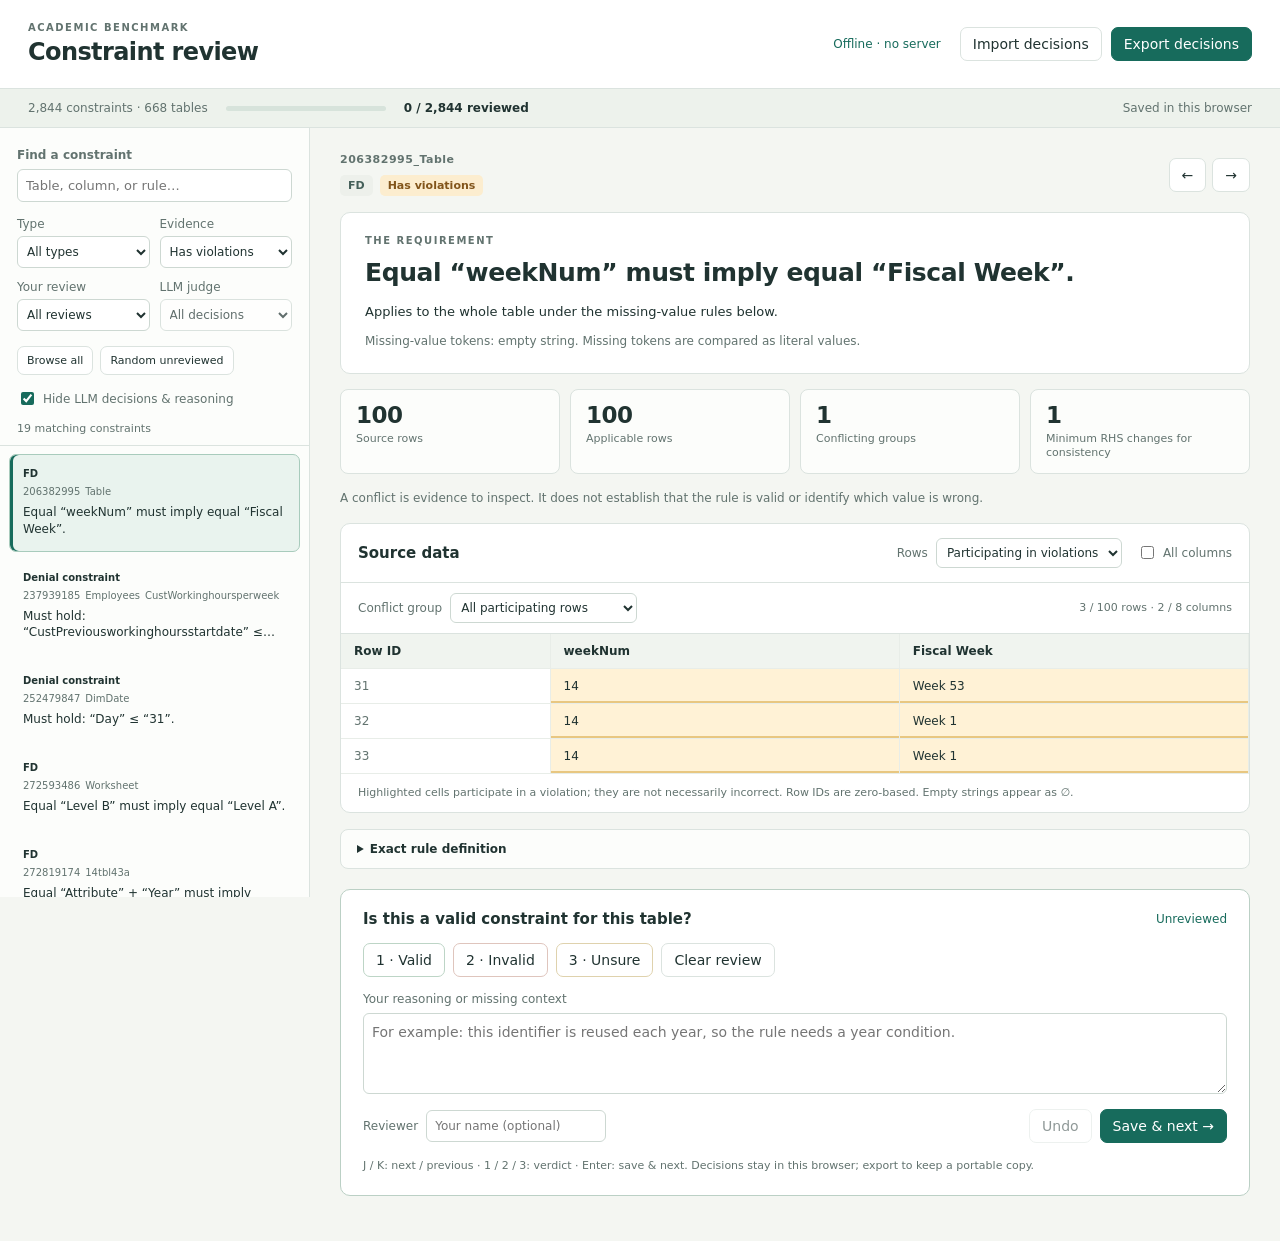
==== llm_inferred_constraints.html @ 8ab04206 "Add LLM-inferred constraint report" ====
<!doctype html>
<html lang="en">
<head>
  <meta charset="utf-8">
  <meta name="viewport" content="width=device-width,initial-scale=1">
  <meta http-equiv="Content-Security-Policy" content="default-src 'none'; script-src 'unsafe-inline'; style-src 'unsafe-inline'; img-src data:; connect-src 'none'; base-uri 'none'; form-action 'none'">
  <title>Constraint review</title>
  <style>:root{color-scheme:light;--ink:#203331;--muted:#62736f;--line:#dbe3df;--paper:#fff;--bg:#f4f6f2;--teal:#176b5c;--soft:#e9f3ee;--amber:#fff2d6;--red:#a23c35;font-family:Inter,ui-sans-serif,system-ui,-apple-system,BlinkMacSystemFont,"Segoe UI",sans-serif;font-size:14px}
*{box-sizing:border-box}body{margin:0;color:var(--ink);background:var(--bg)}button,input,select,textarea{font:inherit}button{cursor:pointer;background:white;border:1px solid var(--line);border-radius:7px;padding:8px 12px;color:var(--ink)}button:hover{border-color:var(--teal);background:#f1f7f3}button:disabled{opacity:.5;cursor:default}button.primary{background:var(--teal);color:white;border-color:var(--teal)}button:focus-visible,input:focus-visible,select:focus-visible,textarea:focus-visible,summary:focus-visible,[tabindex]:focus-visible{outline:3px solid #71b8a7;outline-offset:2px}input,select,textarea{min-width:0;background:white;border:1px solid #cdd8d2;border-radius:6px;padding:8px;color:var(--ink)}textarea{width:100%;resize:vertical;line-height:1.5}label{font-size:12px;color:var(--muted)}h1,h2,h3,p{margin-top:0}h1{font-size:24px;margin-bottom:0;letter-spacing:-.6px}h2{font-size:25px;line-height:1.4;letter-spacing:-.4px;overflow-wrap:anywhere;margin:9px 0 12px}h3{font-size:15px;margin-bottom:0}.eyebrow{font-size:10px;letter-spacing:1.5px;font-weight:750;color:var(--muted);margin-bottom:5px}.topbar{display:flex;align-items:center;justify-content:space-between;padding:22px 28px;background:white;border-bottom:1px solid var(--line);gap:20px}.top-actions{display:flex;align-items:center;gap:9px}.offline{font-size:12px;color:var(--teal);margin-right:10px}.summarybar{display:flex;align-items:center;gap:18px;padding:12px 28px;background:#edf2ec;border-bottom:1px solid var(--line);font-size:12px;color:var(--muted)}.progress{height:5px;background:#d7e3db;border-radius:8px;flex:1;max-width:160px;overflow:hidden}.progress div{height:100%;background:var(--teal)}#review-progress{color:var(--ink)}#save-state{margin-left:auto}#notice{margin:12px 28px;padding:12px 15px;border:1px solid #dfc384;border-radius:7px;background:var(--amber);font-size:13px}.workspace{display:grid;grid-template-columns:310px minmax(0,1fr);max-width:1700px;margin:auto}aside{border-right:1px solid var(--line);background:#fcfdfb;min-width:0;height:calc(100vh - 131px);position:sticky;top:0;display:flex;flex-direction:column}.queue-tools{padding:20px 17px 10px;border-bottom:1px solid var(--line)}.search-label{display:block;font-weight:650;margin-bottom:7px}#search{width:100%;font-size:13px}.filter-grid{display:grid;grid-template-columns:1fr 1fr;gap:12px 10px;margin:15px 0}.filter-grid label{display:flex;flex-direction:column;gap:5px}.filter-grid select{font-size:12px;width:100%;padding:7px 5px}.queue-actions{display:flex;gap:7px;margin:0 0 14px}.queue-actions button{font-size:11px;padding:7px 9px}.checkbox{display:inline-flex;align-items:center;gap:6px;font-size:12px}.checkbox input{accent-color:var(--teal)}.queue-count{color:var(--muted);font-size:11px;margin-top:14px}#queue{overflow:auto;padding:8px 9px;flex:1}.queue-item{display:block;text-align:left;width:100%;padding:13px;margin-bottom:6px;background:transparent;border-color:transparent}.queue-item.active{background:var(--soft);border-color:#a8cbbc;box-shadow:inset 3px 0 var(--teal)}.q-top{display:flex;gap:6px;align-items:center;font-size:10px;font-weight:700}.q-dataset{font-size:10px;color:var(--muted);overflow:hidden;text-overflow:ellipsis;white-space:nowrap;margin:7px 0}.q-rule{font-size:12px;line-height:1.4;display:-webkit-box;-webkit-line-clamp:2;-webkit-box-orient:vertical;overflow:hidden;overflow-wrap:anywhere}.q-human{margin-left:auto;color:var(--teal)}.queue-more{font-size:12px;padding:12px;text-align:center;color:var(--muted)}main{padding:25px 30px 45px;min-width:0}.detail-heading{display:flex;align-items:center;justify-content:space-between;gap:15px;margin-bottom:16px}#dataset{overflow-wrap:anywhere;letter-spacing:.5px;font-size:11px}.badges{display:flex;gap:7px;margin-top:9px;flex-wrap:wrap}.badge{display:inline-block;background:#edf0eb;color:#45605a;border-radius:5px;padding:4px 8px;font-size:11px;font-weight:650}.badge.violated{background:#fcedcf;color:#82551b}.nav-buttons{display:flex;gap:6px}.rule-card{background:white;border:1px solid var(--line);border-radius:10px;padding:22px 24px}.rule-card p{font-size:13px;line-height:1.6;margin-bottom:9px}#semantics{font-size:12px;color:var(--muted);line-height:1.6;overflow-wrap:anywhere}.metrics{display:grid;grid-template-columns:repeat(4,minmax(0,1fr));margin:15px 0;gap:10px}.metric{padding:12px 15px;border:1px solid var(--line);background:#fcfdfb;border-radius:8px}.metric strong{font-size:23px;display:block;letter-spacing:-.5px}.metric span{font-size:11px;color:var(--muted);line-height:1.3;display:block;margin-top:4px}.evidence-note{font-size:12px;line-height:1.5;color:var(--muted);margin-bottom:16px}.evidence-card{border:1px solid var(--line);border-radius:10px;background:white;overflow:hidden}.evidence-toolbar{display:flex;align-items:center;justify-content:space-between;padding:14px 17px;border-bottom:1px solid var(--line);gap:12px;flex-wrap:wrap}.evidence-toolbar>div{display:flex;align-items:center;gap:15px;flex-wrap:wrap}.inline-label{display:inline-flex;align-items:center;gap:8px}.inline-label select{font-size:12px;padding:6px;max-width:100%}.group-controls{display:flex;align-items:center;justify-content:space-between;padding:10px 17px;gap:10px;flex-wrap:wrap}#group-label{max-width:100%}#group{max-width:280px}#table-caption{font-size:11px;color:var(--muted)}#table-scroll{max-height:370px;overflow:auto;border-top:1px solid var(--line)}table{border-collapse:separate;border-spacing:0;width:100%;font-size:12px;text-align:left}th{background:#f0f4ef;position:sticky;top:0;z-index:1;font-weight:650;min-width:125px;max-width:340px;overflow-wrap:anywhere}th:first-child{min-width:75px}td,th{padding:10px 13px;border-right:1px solid #e8ede8;border-bottom:1px solid #e8ede8;vertical-align:top}td{white-space:pre-wrap;overflow-wrap:anywhere;max-width:340px;min-width:90px}td.row-id{color:var(--muted);font-variant-numeric:tabular-nums;min-width:65px}td.involved{background:var(--amber);box-shadow:inset 0 -2px #e8c781}.empty-value{color:#87938e;font-style:italic}.table-legend{font-size:11px;color:var(--muted);padding:11px 17px;margin:0;line-height:1.5}details{margin-top:16px;border:1px solid var(--line);border-radius:8px;background:#fcfdfb;padding:12px 16px}summary{cursor:pointer;font-size:12px;font-weight:650}details p{font-size:13px;line-height:1.6;margin:10px 0}details h4{font-size:12px;margin:16px 0 5px}pre{overflow:auto;font-size:11px;line-height:1.5;max-height:300px}.decision-card{background:white;border:1px solid #bbd0c5;border-radius:10px;padding:20px 22px;margin-top:20px}.decision-heading{display:flex;align-items:center;justify-content:space-between;gap:10px;flex-wrap:wrap}.decision-heading span{font-size:12px;color:var(--teal)}.decision-buttons{display:flex;gap:8px;margin:15px 0;flex-wrap:wrap}.decision-buttons [data-verdict=valid]{border-color:#bdd5c6}.decision-buttons [data-verdict=invalid]{border-color:#dfc5bd}.decision-buttons [data-verdict=unsure]{border-color:#dfd2ad}.decision-buttons button.selected{background:var(--teal);color:white;border-color:var(--teal)}.decision-buttons button.selected[data-verdict=invalid]{background:var(--red)}.decision-buttons button.selected[data-verdict=unsure]{background:#8b691d}.decision-card>label{display:block;margin-bottom:7px}.decision-footer{display:flex;align-items:center;justify-content:space-between;margin-top:12px;gap:12px;flex-wrap:wrap}.decision-footer input{width:180px;font-size:12px}.decision-footer>div{display:flex;gap:8px}.keyboard{font-size:11px;color:var(--muted);line-height:1.6;margin:14px 0 0}#empty{padding:60px 25px;color:var(--muted)}[hidden]{display:none!important}
@media(min-width:1400px){main{padding:30px 45px 50px}.rule-card{padding:25px 28px}}
@media(max-width:900px){.topbar{padding:18px;align-items:flex-start}.top-actions{flex-wrap:wrap;justify-content:flex-end}.offline{display:none}.summarybar{padding:12px 18px;gap:10px;flex-wrap:wrap}.workspace{grid-template-columns:250px minmax(0,1fr)}main{padding:18px 16px}.queue-tools{padding:16px 12px}.metrics{grid-template-columns:repeat(2,minmax(0,1fr))}.evidence-toolbar>div{gap:8px}.rule-card{padding:18px}h2{font-size:21px}}
@media(max-width:650px){.topbar{display:block}.top-actions{justify-content:flex-start;margin-top:15px}h1{font-size:23px}.summarybar .progress{display:none}#save-state{margin-left:0;flex-basis:100%}.workspace{display:block}aside{height:auto;position:static;border-right:0;border-bottom:1px solid var(--line)}.queue-tools{padding:15px 18px}.filter-grid{grid-template-columns:repeat(2,minmax(0,1fr))}#queue{max-height:200px;display:flex;gap:6px;padding:8px 14px}.queue-item{min-width:235px;max-width:235px;margin:0}.queue-more{min-width:160px}main{padding:20px 14px}.rule-card{padding:18px}.detail-heading{align-items:flex-start}.evidence-toolbar{align-items:flex-start}.decision-card{padding:17px}.decision-footer .inline-label{width:100%}.decision-footer input{flex:1}.decision-footer>div{width:100%}.decision-footer .primary{flex:1}th,td{padding:9px}#table-scroll{max-height:330px}}
</style>
</head>
<body>
  <header class="topbar">
    <div><div class="eyebrow">ACADEMIC BENCHMARK</div><h1>Constraint review</h1></div>
    <div class="top-actions"><span class="offline">Offline · no server</span><button id="import">Import decisions</button><button id="export" class="primary">Export decisions</button><input id="import-file" type="file" accept=".json,application/json" hidden></div>
  </header>
  <div class="summarybar"><span id="total-summary"></span><div class="progress"><div id="progress-fill"></div></div><strong id="review-progress"></strong><span id="save-state" role="status" aria-live="polite">Saved in this browser</span></div>
  <div id="notice" role="status" hidden></div>
  <div class="workspace">
    <aside aria-label="Constraint queue">
      <div class="queue-tools">
        <label class="search-label" for="search">Find a constraint</label><input id="search" type="search" placeholder="Table, column, or rule…">
        <div class="filter-grid">
          <label>Type<select id="family"><option value="all">All types</option><option value="fd">FD</option><option value="key">Key</option><option value="dc">Denial constraint</option></select></label>
          <label>Evidence<select id="activity"><option value="violated">Has violations</option><option value="all">All evidence</option><option value="satisfied">No violations</option><option value="vacuous">Not testable</option><option value="unknown">Unknown comparisons</option></select></label>
          <label>Your review<select id="human"><option value="all">All reviews</option><option value="unreviewed">Unreviewed</option><option value="valid">Valid</option><option value="invalid">Invalid</option><option value="unsure">Unsure</option></select></label>
          <label>LLM judge<select id="model" disabled><option value="all">All decisions</option><option value="accept">Retained</option><option value="reject">Rejected</option><option value="uncertain">Uncertain</option></select></label>
        </div>
        <div class="queue-actions"><button id="browse-all">Browse all</button><button id="random">Random unreviewed</button></div>
        <label class="checkbox"><input id="blind" type="checkbox" checked> Hide LLM decisions &amp; reasoning</label>
        <div class="queue-count" id="queue-count"></div>
      </div>
      <div id="queue" aria-label="Matching constraints"></div>
    </aside>
    <main>
      <div id="empty" hidden><h2>No matching constraints</h2><p>Change the filters or choose Browse all.</p></div>
      <div id="detail">
        <div class="detail-heading"><div><div class="eyebrow" id="dataset"></div><div class="badges" id="badges"></div></div><div class="nav-buttons"><button id="previous" aria-label="Previous constraint">←</button><button id="next" aria-label="Next constraint">→</button></div></div>
        <section class="rule-card"><div class="eyebrow">THE REQUIREMENT</div><h2 id="rule-title"></h2><p id="conditions"></p><div id="semantics"></div></section>
        <div class="metrics" id="metrics"></div>
        <p class="evidence-note" id="evidence-note"></p>
        <section class="evidence-card">
          <div class="evidence-toolbar"><h3>Source data</h3><div><label class="inline-label">Rows <select id="row-mode"><option value="violations">Participating in violations</option><option value="all">All rows</option><option value="other">Other rows</option></select></label><label class="checkbox"><input id="all-columns" type="checkbox"> All columns</label></div></div>
          <div class="group-controls"><label class="inline-label" id="group-label">Conflict group <select id="group"></select></label><span id="table-caption"></span></div>
          <div id="table-scroll" tabindex="0" aria-label="Source table; scroll horizontally for more columns"><table id="source-table"></table></div>
          <p class="table-legend">Highlighted cells participate in a violation; they are not necessarily incorrect. Row IDs are zero-based. Empty strings appear as ∅.</p>
        </section>
        <details id="reasoning" hidden><summary>LLM decisions and explanations</summary><div id="reasoning-body"></div></details>
        <details class="technical"><summary>Exact rule definition</summary><pre id="rule-json"></pre></details>
        <section class="decision-card" aria-labelledby="decision-title">
          <div class="decision-heading"><h3 id="decision-title">Is this a valid constraint for this table?</h3><span id="current-verdict"></span></div>
          <div class="decision-buttons"><button data-verdict="valid">1 · Valid</button><button data-verdict="invalid">2 · Invalid</button><button data-verdict="unsure">3 · Unsure</button><button id="clear">Clear review</button></div>
          <label for="note">Your reasoning or missing context</label><textarea id="note" rows="3" placeholder="For example: this identifier is reused each year, so the rule needs a year condition."></textarea>
          <div class="decision-footer"><label class="inline-label">Reviewer <input id="reviewer" placeholder="Your name (optional)" maxlength="100"></label><div><button id="undo" disabled>Undo</button><button id="save-next" class="primary">Save &amp; next →</button></div></div>
          <p class="keyboard">J / K: next / previous · 1 / 2 / 3: verdict · Enter: save &amp; next. Decisions stay in this browser; export to keep a portable copy.</p>
        </section>
      </div>
    </main>
  </div>
  <script id="constraint-data" type="application/json">{"version":1,"bank_id":"b2c5491c9dc25a7696679d950c91057171a3ea5e989232d5f6a19ce49823abba","protocol_sha256":"8257073fd8da6e64648402801e84ff8e1956502a7e421ce16d122e55376c9995","records":[{"dataset":"005c05b7029cb909b653bd2942b5272c5030e130.xlsx_ed8fbac9","source_sha256":"55393762c817cbe275b945fd2bf19b6890e6aa17f14e5b5a80bba4b68bc4871d","protocol_sha256":"8257073fd8da6e64648402801e84ff8e1956502a7e421ce16d122e55376c9995","rule":{"family":"dc","tuple_count":1,"predicates":[{"op":"gt","left":{"row":"t1","column":"C3"},"right":{"row":"t1","column":"C5"},"type":"date","date_format":"%m/%d/%Y"}],"conditions":[],"null_tokens":[""],"rationale":"A case cannot be finalised before it is initially filed; the forbidden state is an initial filing date later than the finalisation date.","exceptions":"If C5 reflects an administrative publication date or an earlier milestone (e.g., prior-phase finalisation) rather than the final decision date, then C5 could legitimately precede C3; otherwise such rows indicate date entry errors.","rule_id":"dc_5ba72d9ab5d0e224f5cd"},"validation":{"rule_id":"dc_5ba72d9ab5d0e224f5cd","applicable":100,"unknown":0,"violations":0,"pair_semantics":"single_row","violation_examples":[],"violation_instances":[],"participating_cells":[],"observed_status":"satisfied"},"semantic_review":{"rule_id":"dc_5ba72d9ab5d0e224f5cd","verdict":"accept","reason":"Given the column meanings 'Initial date filed' (C3) and 'Date Finalised' (C5), it is generally invalid for C3 to be later than C5. The chosen forbidden predicate correctly encodes that bad state (C3 \u003e C5) using an explicit unambiguous date format %m/%d/%Y, and it does not overreach by requiring strict inequality or non-nullness. No counterexamples appear in the provided data.","revision_hint":""},"judge":{"rule_id":"dc_5ba72d9ab5d0e224f5cd","verdict":"accept","reason":"This denial constraint forbids a row where the “Initial date filed” (C3) is later than the “Date Finalised” (C5). Given the apparent process semantics (a case is filed, then later finalised), it is a defensible integrity requirement that finalisation cannot precede filing. The data is consistent with this interpretation across many examples (e.g., row 0: 12/6/2007 filed vs 4/1/2008 finalised; row 99: 1/21/2009 filed vs 3/31/2009 finalised), and there is no plausible alternative meaning of these columns in which finalisation legitimately occurs before filing.","revision_hint":""}},{"dataset":"00b9e90444835c9ddaa06bcbd95acb23c4abbed8.xlsx_24354cf0","source_sha256":"6b683a461ad4cae384cdd2c5a95628d3b2c66c53eabe569264f0045c3dda774b","protocol_sha256":"8257073fd8da6e64648402801e84ff8e1956502a7e421ce16d122e55376c9995","rule":{"family":"dc","tuple_count":1,"predicates":[{"op":"ne","left":{"row":"t1","column":"C8"},"right":{"row":"t1","column":"C6"},"type":"number"},{"op":"eq","left":{"row":"t1","column":"C7"},"right":{"value":"0"},"type":"number"}],"conditions":[],"null_tokens":[""],"rationale":"If there is no amendment (Amendment #1 equals 0), the amended amount should not differ from the original amount; otherwise the amendment would have no recorded cause.","exceptions":"Data may represent other adjustments (e.g., administrative corrections or recalculations) not captured in Amendment #1, or Amendment #1 may be missing/incorrectly recorded as 0.","rule_id":"dc_31d0532d9f7fb0face1b"},"validation":{"rule_id":"dc_31d0532d9f7fb0face1b","applicable":58,"unknown":0,"violations":0,"pair_semantics":"single_row","violation_examples":[],"violation_instances":[],"participating_cells":[],"observed_status":"satisfied"},"semantic_review":{"rule_id":"dc_31d0532d9f7fb0face1b","verdict":"accept","reason":"Within the provided table, Amendment #1 (C7) appears to be the delta applied to Original Amount (C6) to produce Amended Amount (C8). For all rows where C7 is exactly the raw string \"0\" (33 rows), C6 equals C8; there are no counterexamples. Semantically, if the amendment amount is recorded as zero, having amended and original differ would be inconsistent with the apparent meaning of these columns.","revision_hint":""},"judge":{"rule_id":"dc_31d0532d9f7fb0face1b","verdict":"accept","reason":"This DC forbids rows where the Amended Amount (C8) differs from the Original Amount (C6) while Amendment #1 (C7) equals 0. Interpreted as an integrity requirement: if there is no amendment (amendment amount/indicator is 0), then the amended amount should remain equal to the original amount. That matches the apparent schema semantics (C7 represents the change applied to C6 to yield C8) and is consistent with records such as Alpine/Amador/etc. having C7=0 and C6=C8=37500, while counties with nonzero C7 (e.g., Alameda C7=1385) have different C8 than C6.","revision_hint":""}},{"dataset":"00b9e90444835c9ddaa06bcbd95acb23c4abbed8.xlsx_24354cf0","source_sha256":"6b683a461ad4cae384cdd2c5a95628d3b2c66c53eabe569264f0045c3dda774b","protocol_sha256":"8257073fd8da6e64648402801e84ff8e1956502a7e421ce16d122e55376c9995","rule":{"family":"dc","tuple_count":1,"predicates":[{"op":"gt","left":{"row":"t1","column":"C6"},"right":{"value":"0"},"type":"number"},{"op":"lt","left":{"row":"t1","column":"C8"},"right":{"value":"0"},"type":"number"}],"conditions":[],"null_tokens":[""],"rationale":"When the original amount is positive, the amended amount being negative would typically be invalid for a grant/award amount and suggests a sign/entry error.","exceptions":"Could be valid if the amended amount represents a net obligation after offsets/recoupments encoded as negative values, or if the table includes refund/cancellation records.","rule_id":"dc_2bb04f6c389640f8f59b"},"validation":{"rule_id":"dc_2bb04f6c389640f8f59b","applicable":58,"unknown":0,"violations":0,"pair_semantics":"single_row","violation_examples":[],"violation_instances":[],"participating_cells":[],"observed_status":"satisfied"},"semantic_review":{"rule_id":"dc_2bb04f6c389640f8f59b","verdict":"accept","reason":"Given the column meanings, a negative Amended Amount (C8) while Original Amount (C6) is positive would typically be an invalid or highly suspicious state for an award/grant amount. The table contains no such cases, and the only negative-related example is an amendment of \"-37500\" leading to an amended amount of \"0\" (not negative). The forbidden pattern is therefore semantically reasonable and not contradicted by the data.","revision_hint":""},"judge":{"rule_id":"dc_2bb04f6c389640f8f59b","verdict":"reject","reason":"This DC forbids any row with a positive Original Amount (C6\u003e0) and a negative Amended Amount (C8\u003c0), i.e., it imposes a nonnegativity constraint on amended totals whenever the original is positive. From the table alone, that is not a defensible semantic requirement: amended totals in financial/grant ledgers can legitimately become negative due to reversals, recoupments, netting, corrections, or accounting conventions (especially if “amount” is a signed balance rather than a payment). The absence of negative C8 values in this small extract is not sufficient to justify a universal prohibition.","revision_hint":"If the intent is “Amended Amount must be nonnegative” or “Amended Amount cannot be negative for this specific program/FY/PCA”, add explicit scope/conditions that establish that amounts are payments (not balances) and must be \u003e= 0 (or constrain by FY/PCA/program rules)."}},{"dataset":"014dcaa32988f6aef2ac164ce2932d213c3f758b.xlsx_4e3fb13f","source_sha256":"617957ad381f49f2b3f7bbf4c6632336f2862e1f2b7fa36b63316d226b7efdfa","protocol_sha256":"8257073fd8da6e64648402801e84ff8e1956502a7e421ce16d122e55376c9995","rule":{"family":"dc","tuple_count":1,"predicates":[{"op":"lt","left":{"row":"t1","column":"C0"},"right":{"value":"1"},"type":"number"}],"conditions":[],"null_tokens":[""],"rationale":"Ranking appears to be an ordinal position in a top-N list; ranks below 1 are nonsensical.","exceptions":"If this column encodes a signed offset, a zero-based index, or a placeholder negative rank for unranked entities.","rule_id":"dc_bcf0633ffa9cac1272de"},"validation":{"rule_id":"dc_bcf0633ffa9cac1272de","applicable":20,"unknown":0,"violations":0,"pair_semantics":"single_row","violation_examples":[],"violation_instances":[],"participating_cells":[],"observed_status":"satisfied"},"semantic_review":{"rule_id":"dc_bcf0633ffa9cac1272de","verdict":"accept","reason":"Given the column name 'Ranking' and the data showing ranks 1 through 20, it is semantically appropriate to forbid ranks below 1 for an ordinal ranking position. The stated exceptions (zero-based or negative placeholders) are plausible but not suggested by the schema wording.","revision_hint":""},"judge":{"rule_id":"dc_bcf0633ffa9cac1272de","verdict":"accept","reason":"This DC forbids rows where Ranking (C0) \u003c 1, i.e., it enforces that rankings are positive (1-based). Given the column name “Ranking” and the observed values being 1..20, a semantic requirement that a rank cannot be less than 1 is reasonable; rank 0 or negative has no clear meaning here.","revision_hint":""}},{"dataset":"014dcaa32988f6aef2ac164ce2932d213c3f758b.xlsx_4e3fb13f","source_sha256":"617957ad381f49f2b3f7bbf4c6632336f2862e1f2b7fa36b63316d226b7efdfa","protocol_sha256":"8257073fd8da6e64648402801e84ff8e1956502a7e421ce16d122e55376c9995","rule":{"family":"dc","tuple_count":1,"predicates":[{"op":"lt","left":{"row":"t1","column":"C2"},"right":{"value":"0"},"type":"number"}],"conditions":[],"null_tokens":[""],"rationale":"A percentage (share) of an overall balance should not be negative.","exceptions":"If this is actually a signed change, variance, or contribution measure that can be negative, rather than a percentage share.","rule_id":"dc_367f69958f491b04ed75"},"validation":{"rule_id":"dc_367f69958f491b04ed75","applicable":20,"unknown":0,"violations":0,"pair_semantics":"single_row","violation_examples":[],"violation_instances":[],"participating_cells":[],"observed_status":"satisfied"},"semantic_review":{"rule_id":"dc_367f69958f491b04ed75","verdict":"accept","reason":"The column is explicitly 'Percentage of Overall Balance', which indicates a share/percentage rather than a variance metric. Under that meaning, negative percentages are nonsensical, so forbidding C2 \u003c 0 is justified; listed exceptions would correspond to a different semantic field name.","revision_hint":""},"judge":{"rule_id":"dc_367f69958f491b04ed75","verdict":"accept","reason":"This DC forbids Percentage of Overall Balance (C2) \u003c 0, enforcing that a percentage cannot be negative. With the column explicitly labeled as a percentage of an overall balance, negative values would not represent a meaningful percentage share in this context.","revision_hint":""}},{"dataset":"014dcaa32988f6aef2ac164ce2932d213c3f758b.xlsx_4e3fb13f","source_sha256":"617957ad381f49f2b3f7bbf4c6632336f2862e1f2b7fa36b63316d226b7efdfa","protocol_sha256":"8257073fd8da6e64648402801e84ff8e1956502a7e421ce16d122e55376c9995","rule":{"family":"dc","tuple_count":1,"predicates":[{"op":"gt","left":{"row":"t1","column":"C2"},"right":{"value":"1"},"type":"number"}],"conditions":[],"null_tokens":[""],"rationale":"If this field is a percentage share of the overall balance expressed as a fraction, it should not exceed 1 (100%).","exceptions":"If the value is not a fraction (e.g., percent points where 100 means 100%), or if it is scaled/weighted such that values can exceed 1.","rule_id":"dc_b401d0d14b69705f88fb"},"validation":{"rule_id":"dc_b401d0d14b69705f88fb","applicable":20,"unknown":0,"violations":0,"pair_semantics":"single_row","violation_examples":[],"violation_instances":[],"participating_cells":[],"observed_status":"satisfied"},"semantic_review":{"rule_id":"dc_b401d0d14b69705f88fb","verdict":"accept","reason":"Interpreting 'Percentage of Overall Balance' as a fraction (as the values look like fractions), a single line item’s share should not exceed 1 (100%). The rule encodes the forbidden state correctly (C2 \u003e 1). While alternative scalings are possible, the column name and observed magnitudes support the fraction interpretation.","revision_hint":""},"judge":{"rule_id":"dc_b401d0d14b69705f88fb","verdict":"accept","reason":"This DC forbids Percentage of Overall Balance (C2) \u003e 1, enforcing that the percentage share is at most 100% (when represented as a fraction). For a “percentage of overall balance,” values above the whole (1.0) are not semantically coherent.","revision_hint":""}},{"dataset":"014dcaa32988f6aef2ac164ce2932d213c3f758b.xlsx_4e3fb13f","source_sha256":"617957ad381f49f2b3f7bbf4c6632336f2862e1f2b7fa36b63316d226b7efdfa","protocol_sha256":"8257073fd8da6e64648402801e84ff8e1956502a7e421ce16d122e55376c9995","rule":{"family":"dc","tuple_count":1,"predicates":[{"op":"lt","left":{"row":"t1","column":"C3"},"right":{"value":"0"},"type":"number"}],"conditions":[],"null_tokens":[""],"rationale":"The number of contracts is a count and should not be negative.","exceptions":"If negative values are used as special codes (e.g., unknown/not applicable) rather than true counts.","rule_id":"dc_05c10585be1f33f8f3a7"},"validation":{"rule_id":"dc_05c10585be1f33f8f3a7","applicable":20,"unknown":0,"violations":0,"pair_semantics":"single_row","violation_examples":[],"violation_instances":[],"participating_cells":[],"observed_status":"satisfied"},"semantic_review":{"rule_id":"dc_05c10585be1f33f8f3a7","verdict":"accept","reason":"C3 is named 'Number of Contracts', which denotes a count. Counts should not be negative; special negative codes would be inconsistent with the stated meaning and would typically be described differently (e.g., status code).","revision_hint":""},"judge":{"rule_id":"dc_05c10585be1f33f8f3a7","verdict":"accept","reason":"This DC forbids Number of Contracts (C3) \u003c 0, enforcing nonnegative counts. A “number of contracts” is a count and cannot be negative under the natural interpretation of this schema.","revision_hint":""}},{"dataset":"01c464d15744790db402adeda5e812bf22f6155b.xlsx_f7ffaac1","source_sha256":"052f7def606b9314649de09c1b1d9a6569fedd1e2041884363f6d4380a055420","protocol_sha256":"8257073fd8da6e64648402801e84ff8e1956502a7e421ce16d122e55376c9995","rule":{"family":"fd","lhs":["C3"],"rhs":"C4","null_policy":"literal","conditions":[],"null_tokens":[""],"rationale":"An engineer email address (C3) should uniquely identify the engineer and thus determine the engineer phone number (C4) within this contact list.","exceptions":"Shared inboxes, alias emails, or multiple phone numbers per engineer (direct line vs office line) can break the dependency; formatting differences can also produce apparent violations.","rule_id":"fd_3de49bf169d9432f53ab"},"validation":{"rule_id":"fd_3de49bf169d9432f53ab","applicable":88,"unknown":0,"violations":0,"null_rows":[],"groups":3,"repeated_group_rows":88,"conflicting_groups":0,"conflicting_pairs":0,"agreement":1.0,"candidate_groups":[],"violation_examples":[],"violation_instances":[],"participating_cells":[],"observed_status":"satisfied"},"semantic_review":{"rule_id":"fd_3de49bf169d9432f53ab","verdict":"accept","reason":"Within this table, C3 appears to be an MCES engineer email used as an identifier for the contact, and it consistently maps to exactly one phone string (each of the 3 emails has a single corresponding C4). As an internal integrity rule for a contact list, it is reasonable that one email address corresponds to one phone entry in the same dataset.","revision_hint":""},"judge":{"rule_id":"fd_3de49bf169d9432f53ab","verdict":"accept","reason":"This expresses a natural contact-directory dependency: an engineer’s email address (C3 = “MCES Engineer E-mail”) identifies a specific engineer, and the engineer’s phone number (C4 = “Engineer Phone”) is an attribute of that same person. In the data, only 3 engineer emails appear and each corresponds to exactly one phone number across many rows (e.g., matthew.michaelis@metc.state.mn.us always pairs with 651-602-4702; laura.engen@metc.state.mn.us always pairs with (651) 602-4712; tim.rothstein@metc.state.mn.us always pairs with (651) 602-4724). This is consistent with the schema meaning (engineer contact info), not merely accidental uniqueness of a row identifier.","revision_hint":""}},{"dataset":"01c464d15744790db402adeda5e812bf22f6155b.xlsx_f7ffaac1","source_sha256":"052f7def606b9314649de09c1b1d9a6569fedd1e2041884363f6d4380a055420","protocol_sha256":"8257073fd8da6e64648402801e84ff8e1956502a7e421ce16d122e55376c9995","rule":{"family":"dc","tuple_count":2,"predicates":[{"op":"eq","left":{"row":"t1","column":"C3"},"right":{"row":"t2","column":"C3"},"type":"string"},{"op":"ne","left":{"row":"t1","column":"C4"},"right":{"row":"t2","column":"C4"},"type":"string"}],"conditions":[],"null_tokens":[""],"rationale":"If two rows list the same MCES Engineer E-mail (C3), they should not disagree on the corresponding Engineer Phone (C4); otherwise the same engineer identity would map to multiple phone strings.","exceptions":"Legitimate exceptions include engineers having multiple valid phone numbers (direct line vs main line), phone-number format differences (e.g., \"651-602-4702\" vs \"(651) 602-4702\"), or phone changes over time without email changing.","rule_id":"dc_493f244d7a9e15428170"},"validation":{"rule_id":"dc_493f244d7a9e15428170","applicable":7656,"unknown":0,"violations":0,"pair_semantics":"ordered_distinct","violation_examples":[],"violation_instances":[],"participating_cells":[],"observed_status":"satisfied"},"semantic_review":{"rule_id":"dc_493f244d7a9e15428170","verdict":"accept","reason":"This DC encodes the same consistency expectation as the accepted FD C3 -\u003e C4: it forbids two rows with the same engineer email having different phone strings. The table supports it with many repeated C3 values and no conflicting C4 values for the same C3. This is a reasonable table-level integrity constraint if C3 is intended to identify an engineer contact entry in this list.","revision_hint":""},"judge":{"rule_id":"dc_493f244d7a9e15428170","verdict":"accept","reason":"This denial constraint forbids the situation “same engineer email (C3) but different engineer phone (C4)” across two distinct rows—i.e., it enforces that each email corresponds to a single phone number. Given the column semantics (engineer email/phone), this is a reasonable integrity requirement for a roster/listing of engineers assigned to permits/permittees/communities: repeated references to the same engineer should not disagree on their phone number.","revision_hint":""}},{"dataset":"02772e260687ddf720b721abff896b087bf665c8.xlsx_cebe9f24","source_sha256":"2b4d50a914447f72e4d88cd3091e4ccec43e0bdadb933cc85b2e576e3f23e119","protocol_sha256":"8257073fd8da6e64648402801e84ff8e1956502a7e421ce16d122e55376c9995","rule":{"family":"dc","tuple_count":1,"predicates":[{"op":"lt","left":{"row":"t1","column":"C4"},"right":{"value":"0"},"type":"number"}],"conditions":[],"null_tokens":[""],"rationale":"Grant award AMOUNT (C4) represents a funding amount and should not be negative.","exceptions":"If the table mixes awards with offsets/recoupments/reversals, negative amounts could appear legitimately; also data entry could include signed adjustments.","rule_id":"dc_104a1dc434bbc1cb351c"},"validation":{"rule_id":"dc_104a1dc434bbc1cb351c","applicable":35,"unknown":0,"violations":0,"pair_semantics":"single_row","violation_examples":[],"violation_instances":[],"participating_cells":[],"observed_status":"satisfied"},"semantic_review":{"rule_id":"dc_104a1dc434bbc1cb351c","verdict":"accept","reason":"AMOUNT (C4) is described as a grant award funding amount; negative values would generally be invalid for an award amount. All observed C4 values are non-negative numeric strings, and the proposed DC correctly encodes the forbidden state (C4 \u003c 0) as a single-row constraint.","revision_hint":""},"judge":{"rule_id":"dc_104a1dc434bbc1cb351c","verdict":"uncertain","reason":"This denial constraint forbids AMOUNT \u003c 0, i.e., requires AMOUNT to be nonnegative. While all 35 rows show positive-looking grant amounts (e.g., 5400, 125000), the table provides no explicit semantic guarantee that amounts can never be negative. In plausible interpretations, a grant amount column might include negative entries for de-obligations, clawbacks, corrections, or net adjustments, even if this particular extract contains only awards.","revision_hint":"If the column is specifically an awarded amount (not adjustments), rename/scope it (e.g., AWARD AMOUNT) or add a condition limiting the rule to award records only; otherwise leave unconstrained."}},{"dataset":"02b8d084d7ea890412cb1b1b2762b79b27655595.xlsx_1f23c222","source_sha256":"98d3f144dab6820723f6ca31f7338fa860d5931dcac719bafe06227881ae9e01","protocol_sha256":"8257073fd8da6e64648402801e84ff8e1956502a7e421ce16d122e55376c9995","rule":{"family":"fd","lhs":["C8"],"rhs":"C9","null_policy":"literal","conditions":[],"null_tokens":[""],"rationale":"NAME6 appears to be the textual description of the NAIC code; typically a NAIC code maps to a single standard description.","exceptions":"Different description versions/abbreviations, localization, or placeholder values like '0'/'No Entry' can break a strict code-to-description mapping.","rule_id":"fd_ec054ee81f06dd7c9ae3"},"validation":{"rule_id":"fd_ec054ee81f06dd7c9ae3","applicable":16,"unknown":0,"violations":0,"null_rows":[],"groups":15,"repeated_group_rows":2,"conflicting_groups":0,"conflicting_pairs":0,"agreement":1.0,"candidate_groups":[],"violation_examples":[],"violation_instances":[],"participating_cells":[],"observed_status":"satisfied"},"semantic_review":{"rule_id":"fd_ec054ee81f06dd7c9ae3","verdict":"accept","reason":"C8 (NAIC) appears to be a code and C9 (NAME6) a corresponding textual description; such code/label relationships are typically intended to be single-valued within a given extract. The data provide direct support with repeated NAIC \"512199\" mapping consistently to the same description \"Other Motion Picture and Video Industries (pt)\" (and no observed conflicts across the 15 NAIC groups), making this a well-justified table-level integrity rule despite possible external-versioning exceptions.","revision_hint":""},"judge":{"rule_id":"fd_ec054ee81f06dd7c9ae3","verdict":"accept","reason":"This expresses that the NAIC/NAICS code column (C8 NAIC) determines the corresponding industry description text (C9 NAME6). That is a standard code→label relationship, and the table content is consistent with that interpretation: e.g., NAIC 512199 maps to the same description in both rows (rows 2 and 4), and NAIC=0 maps to the placeholder label \"No Entry\" (row 6). Even if some rows could be dirty, the schema strongly suggests C9 is the human-readable name for C8 rather than an independent attribute.","revision_hint":""}},{"dataset":"02b8d084d7ea890412cb1b1b2762b79b27655595.xlsx_1f23c222","source_sha256":"98d3f144dab6820723f6ca31f7338fa860d5931dcac719bafe06227881ae9e01","protocol_sha256":"8257073fd8da6e64648402801e84ff8e1956502a7e421ce16d122e55376c9995","rule":{"family":"fd","lhs":["C10"],"rhs":"C11","null_policy":"literal","conditions":[],"null_tokens":[""],"rationale":"NAME7 appears to be the textual label/category for BUSTYPE; a business type code commonly maps to one description.","exceptions":"Code systems may allow multiple labels (e.g., revised naming), or the same BUSTYPE may be used across multiple higher-level categories in different contexts.","rule_id":"fd_2a8e769aa832de5e08eb"},"validation":{"rule_id":"fd_2a8e769aa832de5e08eb","applicable":16,"unknown":0,"violations":0,"null_rows":[],"groups":5,"repeated_group_rows":13,"conflicting_groups":0,"conflicting_pairs":0,"agreement":1.0,"candidate_groups":[],"violation_examples":[],"violation_instances":[],"participating_cells":[],"observed_status":"satisfied"},"semantic_review":{"rule_id":"fd_2a8e769aa832de5e08eb","verdict":"accept","reason":"C10 (BUSTYPE) looks like a type code and C11 (NAME7) its label (e.g., many \"01\" paired with \"Business General 4-2-4\"). Multiple repeated BUSTYPE values map consistently to the same NAME7 across the table with no conflicts, matching the common semantics of code→description fields; legitimate exceptions (renaming/versioning) are possible but do not undermine the basic integrity expectation within one dataset snapshot.","revision_hint":""},"judge":{"rule_id":"fd_2a8e769aa832de5e08eb","verdict":"accept","reason":"This expresses that the business type code (C10 BUSTYPE) determines the business type description (C11 NAME7), another code→label relationship. The records support that C11 is a label for C10 rather than a separately varying field: BUSTYPE \"01\" repeatedly appears and always pairs with \"Business General 4-2-4\" (many rows), \"52\" always pairs with \"Retail Business 4-2-4\" (rows 0 and 5), and the remaining codes each have a consistent description. Semantically, it is reasonable that the description should be fully determined by the code within this table’s scope.","revision_hint":""}},{"dataset":"032f714f31423210fd750260ea9fd50daf492252.xlsx_725f4244","source_sha256":"e1ba959da8af2bbf026c4fd2f03405d97059c8820c6702b742d74f5b721d1057","protocol_sha256":"8257073fd8da6e64648402801e84ff8e1956502a7e421ce16d122e55376c9995","rule":{"family":"dc","tuple_count":1,"predicates":[{"op":"eq","left":{"row":"t1","column":"C0"},"right":{"value":""},"type":"string"}],"conditions":[],"null_tokens":[""],"rationale":"An empty Graph Metric label would make the metric/value pair uninterpretable; each row is meant to name a specific graph property.","exceptions":"If the file intentionally includes spacer/separator rows or section headers with blank metric names (not evident in this sample), blanks could be acceptable.","rule_id":"dc_71e8f40e103b99432451"},"validation":{"rule_id":"dc_71e8f40e103b99432451","applicable":31,"unknown":31,"violations":0,"pair_semantics":"single_row","violation_examples":[],"violation_instances":[],"participating_cells":[],"observed_status":"unknown"},"semantic_review":{"rule_id":"dc_71e8f40e103b99432451","verdict":"accept","reason":"Given the apparent structure (each row is a named metric paired with a value), a blank metric name would make the row uninterpretable. Nothing in the provided data suggests intentional separator/header rows or other constructs that would require an empty label, and the rationale appropriately notes that exception.","revision_hint":""},"judge":{"rule_id":"dc_71e8f40e103b99432451","verdict":"uncertain","reason":"This DC forbids rows where `Graph Metric` (C0) is the empty string, i.e., it is a non-empty constraint on C0. The provided table has no empty C0 values, but that is only weak evidence: a metrics list could still legitimately contain a blank/placeholder metric name (or an unlabeled row) in other extracts. Additionally, with the given null token [\"\"], the validation reports all comparisons as unknown, so there is no deterministic evidence here that the rule is even being meaningfully evaluated on this dataset.","revision_hint":"If the intent is non-null/non-empty, use an explicit `not_null(C0)` (and/or `ne(C0, \"\")`) check rather than relying on `eq \"\"` with null_tokens=[\"\"] semantics."}},{"dataset":"032f714f31423210fd750260ea9fd50daf492252.xlsx_725f4244","source_sha256":"e1ba959da8af2bbf026c4fd2f03405d97059c8820c6702b742d74f5b721d1057","protocol_sha256":"8257073fd8da6e64648402801e84ff8e1956502a7e421ce16d122e55376c9995","rule":{"family":"dc","tuple_count":1,"predicates":[{"op":"eq","left":{"row":"t1","column":"C1"},"right":{"value":""},"type":"string"}],"conditions":[],"null_tokens":[""],"rationale":"A metric row without a Value provides no information about the graph property being reported.","exceptions":"Could be allowed for metrics that are intentionally unspecified/unknown or for placeholder rows (not shown here).","rule_id":"dc_f3956fe0b6281017ef04"},"validation":{"rule_id":"dc_f3956fe0b6281017ef04","applicable":31,"unknown":31,"violations":0,"pair_semantics":"single_row","violation_examples":[],"violation_instances":[],"participating_cells":[],"observed_status":"unknown"},"semantic_review":{"rule_id":"dc_f3956fe0b6281017ef04","verdict":"accept","reason":"Within a (Graph Metric, Value) summary, a blank Value would typically mean the metric provides no information, which fits the table’s apparent purpose (reporting concrete graph properties, including counts, ratios, versions, URLs, and descriptors). The stated exceptions (intentionally unspecified/placeholder metrics) are reasonable caveats, but no such pattern is evident here.","revision_hint":""},"judge":{"rule_id":"dc_f3956fe0b6281017ef04","verdict":"uncertain","reason":"This DC forbids rows where `Value` (C1) is the empty string, i.e., it asserts every metric must have a non-empty value. While all shown rows have a non-empty C1, it is plausible for some graph reports to include a metric label with a missing/blank value (unknown, not computed, or not applicable). The validation evidence is also entirely unknown due to treating \"\" as a null token, so we cannot deterministically confirm the constraint’s applicability from the evidence.","revision_hint":"If the intended requirement is that every metric must have a recorded value, express it as `not_null(C1)` and/or `ne(C1, \"\")` without null-token ambiguity, or add conditions limiting it to metrics that are expected to always be defined."}},{"dataset":"034dbd8acf4fc61cafcbe94764a17b78e6ba2e11.xlsx_558f4dfc","source_sha256":"de797c30d3374cbd4c98167f7218b4fc12bde7ea02ee0713db8b138760d5dc39","protocol_sha256":"8257073fd8da6e64648402801e84ff8e1956502a7e421ce16d122e55376c9995","rule":{"family":"dc","tuple_count":1,"predicates":[{"op":"lt","left":{"row":"t1","column":"C1"},"right":{"value":"0"},"type":"number"}],"conditions":[],"null_tokens":[""],"rationale":"# Proteins Total (C1) is a count of proteins, which should not be negative.","exceptions":"If C1 is used as a signed delta from another baseline (not implied by the column name) negative values could appear; also possible if non-numeric tokens are used to encode special cases, though none are indicated.","rule_id":"dc_20460adc1a6b922b0fad"},"validation":{"rule_id":"dc_20460adc1a6b922b0fad","applicable":72,"unknown":0,"violations":0,"pair_semantics":"single_row","violation_examples":[],"violation_instances":[],"participating_cells":[],"observed_status":"satisfied"},"semantic_review":{"rule_id":"dc_20460adc1a6b922b0fad","verdict":"accept","reason":"C1 is labeled “# Proteins Total”, which is naturally interpreted as a count; counts should not be negative. The DC correctly encodes the forbidden state (C1 \u003c 0) as numeric. All observed C1 values are nonnegative integers in the table, consistent with the meaning.","revision_hint":""},"judge":{"rule_id":"dc_20460adc1a6b922b0fad","verdict":"accept","reason":"This denial constraint forbids a row where “# Proteins Total” (C1) is less than 0, i.e., it requires the protein count to be nonnegative. Given the column name and that values are used as counts (e.g., 1, 2, 20), negative values would not have a plausible legitimate meaning in this table (unlike monetary amounts where negatives could indicate refunds).","revision_hint":""}},{"dataset":"047a17db9cd660bcc59982658992245f666403c7.xlsx_e6aa6cbe","source_sha256":"25791016f9fbfbd08cad75ee567977eed1e851fe30999546b8b0614d02b911b6","protocol_sha256":"8257073fd8da6e64648402801e84ff8e1956502a7e421ce16d122e55376c9995","rule":{"family":"fd","lhs":["C0"],"rhs":"C1","null_policy":"exclude","conditions":[],"null_tokens":[""],"rationale":"A Part Number should designate a single product, implying a single standard Description for that part in a price list.","exceptions":"Descriptions can vary due to formatting differences, abbreviations, localization, or minor wording edits over time even when the underlying part is the same; the same part number may also be used for bundles/variants in different programs.","rule_id":"fd_65e017f93fb5ef4147a3"},"validation":{"rule_id":"fd_65e017f93fb5ef4147a3","applicable":100,"unknown":0,"violations":0,"null_rows":[],"groups":100,"repeated_group_rows":0,"conflicting_groups":0,"conflicting_pairs":0,"agreement":1.0,"candidate_groups":[],"violation_examples":[],"violation_instances":[],"participating_cells":[],"observed_status":"vacuous"},"semantic_review":{"rule_id":"fd_65e017f93fb5ef4147a3","verdict":"accept","reason":"By the provided schema meaning, a Part Number is intended to reference a specific product/item, and within a single price list extract it is generally expected to map to one canonical Description string. The absence of any repeated C0 values makes the check vacuous here, but the dependency itself is semantically well-motivated for a catalog/price list.","revision_hint":""},"judge":{"rule_id":"fd_65e017f93fb5ef4147a3","verdict":"accept","reason":"This FD states: if two rows have the same Part Number (C0), they must have the same Description (C1). Even though the evidence is vacuous here (all 100 part numbers are distinct), the schema strongly suggests C0 is a product/service identifier and C1 is its human-readable name. In a parts/price list like this, a part number is expected to designate a specific item, implying a single canonical description per part number (even if wording could vary stylistically).","revision_hint":""}},{"dataset":"047a17db9cd660bcc59982658992245f666403c7.xlsx_e6aa6cbe","source_sha256":"25791016f9fbfbd08cad75ee567977eed1e851fe30999546b8b0614d02b911b6","protocol_sha256":"8257073fd8da6e64648402801e84ff8e1956502a7e421ce16d122e55376c9995","rule":{"family":"dc","tuple_count":1,"predicates":[{"op":"ne","left":{"row":"t1","column":"C2"},"right":{"row":"t1","column":"C4"},"type":"number"}],"conditions":[],"null_tokens":[""],"rationale":"The table has both a 'Recommended Price' (C2) and a 'STANDARD Price' (C4). These appear to be two labels for the same list price, so it would be suspicious/forbidden for them to differ on a given row.","exceptions":"If 'STANDARD Price' is meant to be a different pricing tier than 'Recommended Price' (e.g., MSRP vs standard contract price) or reflects a different effective date/currency, the two may legitimately differ.","rule_id":"dc_d5a238a4490adbe3bfe1"},"validation":{"rule_id":"dc_d5a238a4490adbe3bfe1","applicable":100,"unknown":0,"violations":0,"pair_semantics":"single_row","violation_examples":[],"violation_instances":[],"participating_cells":[],"observed_status":"satisfied"},"semantic_review":{"rule_id":"dc_d5a238a4490adbe3bfe1","verdict":"accept","reason":"Within the table itself, C2 ('Recommended Price') and C4 ('STANDARD Price') are consistently identical on every row, suggesting they are two labels for the same list/standard amount in this extract. Given the column names and the perfect agreement, forbidding C2 != C4 is a reasonable integrity rule for this dataset.","revision_hint":""},"judge":{"rule_id":"dc_d5a238a4490adbe3bfe1","verdict":"uncertain","reason":"This DC forbids Recommended Price (C2) ≠ STANDARD Price (C4), i.e., it requires C2 = C4 in every row. While the data shows equality everywhere, the column names plausibly represent different price concepts (e.g., a “recommended/list” price vs a “standard” price that could differ by program, channel, or policy). The table alone doesn’t establish that they must always be identical rather than merely equal in this extract.","revision_hint":"If the intent is only to enforce equality within this specific price program/export, add a condition that identifies that scope (e.g., a price-type/version column), or otherwise document that C4 is a duplicate of C2 rather than an independent price."}},{"dataset":"047a17db9cd660bcc59982658992245f666403c7.xlsx_e6aa6cbe","source_sha256":"25791016f9fbfbd08cad75ee567977eed1e851fe30999546b8b0614d02b911b6","protocol_sha256":"8257073fd8da6e64648402801e84ff8e1956502a7e421ce16d122e55376c9995","rule":{"family":"dc","tuple_count":1,"predicates":[{"op":"lt","left":{"row":"t1","column":"C2"},"right":{"value":"0"},"type":"number"}],"conditions":[],"null_tokens":[""],"rationale":"Prices are generally non-negative amounts. A negative recommended price would be suspicious/forbidden for a price list.","exceptions":"Credits, rebates, refunds, or accounting adjustments could be represented as negative line items.","rule_id":"dc_367f69958f491b04ed75"},"validation":{"rule_id":"dc_367f69958f491b04ed75","applicable":100,"unknown":0,"violations":0,"pair_semantics":"single_row","violation_examples":[],"violation_instances":[],"participating_cells":[],"observed_status":"satisfied"},"semantic_review":{"rule_id":"dc_367f69958f491b04ed75","verdict":"accept","reason":"C2 is a price field ('Recommended Price'); negative values would generally be invalid in a price list and would more likely represent a different kind of record (credit/adjustment) not indicated by the schema. Forbidding C2 \u003c 0 is a reasonable integrity constraint, with the stated exception capturing the uncommon legitimate cases.","revision_hint":""},"judge":{"rule_id":"dc_367f69958f491b04ed75","verdict":"accept","reason":"This DC forbids Recommended Price (C2) \u003c 0, i.e., requires C2 to be nonnegative. Given these are catalog-like prices for parts/services (with “Price Increase” in C5), negative values would be semantically unexpected for a price field in this context; no rows suggest credits/returns or signed adjustments.","revision_hint":""}},{"dataset":"047a17db9cd660bcc59982658992245f666403c7.xlsx_e6aa6cbe","source_sha256":"25791016f9fbfbd08cad75ee567977eed1e851fe30999546b8b0614d02b911b6","protocol_sha256":"8257073fd8da6e64648402801e84ff8e1956502a7e421ce16d122e55376c9995","rule":{"family":"dc","tuple_count":1,"predicates":[{"op":"lt","left":{"row":"t1","column":"C3"},"right":{"value":"0"},"type":"number"}],"conditions":[],"null_tokens":[""],"rationale":"Prices are generally non-negative amounts. A negative NASPO price would be suspicious/forbidden for a price list.","exceptions":"Credits, rebates, refunds, or accounting adjustments could be represented as negative line items.","rule_id":"dc_05c10585be1f33f8f3a7"},"validation":{"rule_id":"dc_05c10585be1f33f8f3a7","applicable":100,"unknown":0,"violations":0,"pair_semantics":"single_row","violation_examples":[],"violation_instances":[],"participating_cells":[],"observed_status":"satisfied"},"semantic_review":{"rule_id":"dc_05c10585be1f33f8f3a7","verdict":"accept","reason":"C3 is a price field ('NASPO Price'); negative values are generally invalid for the same reasons as recommended price. Forbidding C3 \u003c 0 is a reasonable integrity constraint, again with credits/adjustments as legitimate exceptions.","revision_hint":""},"judge":{"rule_id":"dc_05c10585be1f33f8f3a7","verdict":"accept","reason":"This DC forbids NASPO Price (C3) \u003c 0, i.e., requires C3 to be nonnegative. As with C2, C3 appears to be a contract/program price for items; negative contract prices would not make sense under the natural interpretation of these columns as price quotes.","revision_hint":""}},{"dataset":"047a17db9cd660bcc59982658992245f666403c7.xlsx_e6aa6cbe","source_sha256":"25791016f9fbfbd08cad75ee567977eed1e851fe30999546b8b0614d02b911b6","protocol_sha256":"8257073fd8da6e64648402801e84ff8e1956502a7e421ce16d122e55376c9995","rule":{"family":"dc","tuple_count":1,"predicates":[{"op":"lt","left":{"row":"t1","column":"C4"},"right":{"value":"0"},"type":"number"}],"conditions":[],"null_tokens":[""],"rationale":"Prices are generally non-negative amounts. A negative standard price would be suspicious/forbidden for a price list.","exceptions":"Credits, rebates, refunds, or accounting adjustments could be represented as negative line items.","rule_id":"dc_104a1dc434bbc1cb351c"},"validation":{"rule_id":"dc_104a1dc434bbc1cb351c","applicable":100,"unknown":0,"violations":0,"pair_semantics":"single_row","violation_examples":[],"violation_instances":[],"participating_cells":[],"observed_status":"satisfied"},"semantic_review":{"rule_id":"dc_104a1dc434bbc1cb351c","verdict":"accept","reason":"C4 is a price field ('STANDARD Price'); negative values are generally invalid for a price list. Forbidding C4 \u003c 0 is a reasonable integrity constraint, with credits/adjustments as possible exceptions.","revision_hint":""},"judge":{"rule_id":"dc_104a1dc434bbc1cb351c","verdict":"accept","reason":"This DC forbids STANDARD Price (C4) \u003c 0, i.e., requires C4 to be nonnegative. Under the natural meaning of a “standard price” in a catalog/price list, negative values would be nonsensical (they would indicate paying the buyer), and the table contains only positive amounts.","revision_hint":""}},{"dataset":"057cea75d45ed0364c66797d4944a822bae74c79.xlsx_badcc7a6","source_sha256":"5a98aad93ac0ad4cf2c96ac7a9d27a8c88bb99e3edc6df079a6183f80662a148","protocol_sha256":"8257073fd8da6e64648402801e84ff8e1956502a7e421ce16d122e55376c9995","rule":{"family":"dc","tuple_count":1,"predicates":[{"op":"eq","left":{"row":"t1","column":"C0"},"right":{"row":"t1","column":"C1"},"type":"string"}],"conditions":[],"null_tokens":[""],"rationale":"A contract identifier (C0) and a company name (C1) represent different kinds of attributes; a row where they are exactly the same string indicates a likely copy/paste or column-shift error.","exceptions":"Could occur only if a company were (unusually) named exactly like a contract number string, or if the contract number were intentionally recorded in the company field.","rule_id":"dc_9585664c8224186308e1"},"validation":{"rule_id":"dc_9585664c8224186308e1","applicable":10,"unknown":0,"violations":0,"pair_semantics":"single_row","violation_examples":[],"violation_instances":[],"participating_cells":[],"observed_status":"satisfied"},"semantic_review":{"rule_id":"dc_9585664c8224186308e1","verdict":"accept","reason":"C0 is labeled as a contract number and C1 as a company name; exact string equality between these two different attribute types is a strong indicator of column shift/copy-paste error and is not a legitimate normal case given the expected formats (e.g., contract numbers like \"GS02Q...\" vs organization names). The constraint is narrow (only forbids exact equality) and allows legitimate variation otherwise.","revision_hint":""},"judge":{"rule_id":"dc_9585664c8224186308e1","verdict":"accept","reason":"This denial constraint forbids Pool 1- Contract Number (C0) being exactly equal to HCaTS Company Name (C1) within the same row (i.e., it enforces C0 != C1). These attributes have clearly different meanings/roles: an alphanumeric contract identifier like \"GS02Q16DCR0073\" versus a human-readable organization name like \"A P Ventures\". Exact equality would have no plausible legitimate interpretation here and would strongly indicate a value placed in the wrong field.","revision_hint":"If the goal is domain integrity, a stronger/more direct check would be a format constraint on C0 (e.g., prefix/pattern) rather than an inequality to C1."}},{"dataset":"057cea75d45ed0364c66797d4944a822bae74c79.xlsx_badcc7a6","source_sha256":"5a98aad93ac0ad4cf2c96ac7a9d27a8c88bb99e3edc6df079a6183f80662a148","protocol_sha256":"8257073fd8da6e64648402801e84ff8e1956502a7e421ce16d122e55376c9995","rule":{"family":"dc","tuple_count":1,"predicates":[{"op":"eq","left":{"row":"t1","column":"C2"},"right":{"row":"t1","column":"C7"},"type":"string"}],"conditions":[],"null_tokens":[""],"rationale":"A DUNS# (C2) and a phone number (C7) are different identifiers; exact equality suggests a mis-entered value or column misalignment.","exceptions":"Only plausible if a phone number-like string were (incorrectly) used as a DUNS or vice versa; not a normal business case.","rule_id":"dc_792c675e158332583932"},"validation":{"rule_id":"dc_792c675e158332583932","applicable":10,"unknown":0,"violations":0,"pair_semantics":"single_row","violation_examples":[],"violation_instances":[],"participating_cells":[],"observed_status":"satisfied"},"semantic_review":{"rule_id":"dc_792c675e158332583932","verdict":"accept","reason":"C2 (DUNS#) and C7 (Key#1 Phone) represent different identifier types; an exact equality would almost certainly indicate a mapping/transcription error. The rule only forbids exact equality and does not impose formatting assumptions, so it is a safe integrity check.","revision_hint":""},"judge":{"rule_id":"dc_792c675e158332583932","verdict":"accept","reason":"This denial constraint forbids DUNS# (C2) being exactly equal to Key#1 Phone (C7) in the same row (i.e., C2 != C7). DUNS is a company identifier, while Key#1 Phone is contact telephone information; even though both may be digit-heavy strings, exact equality would be semantically nonsensical and strongly suggests a mis-entry or column shift.","revision_hint":"Consider replacing/augmenting with format checks (DUNS as 9 digits; phone allowing separators/country code) rather than relying on cross-field inequality."}},{"dataset":"057cea75d45ed0364c66797d4944a822bae74c79.xlsx_badcc7a6","source_sha256":"5a98aad93ac0ad4cf2c96ac7a9d27a8c88bb99e3edc6df079a6183f80662a148","protocol_sha256":"8257073fd8da6e64648402801e84ff8e1956502a7e421ce16d122e55376c9995","rule":{"family":"dc","tuple_count":1,"predicates":[{"op":"eq","left":{"row":"t1","column":"C2"},"right":{"row":"t1","column":"C8"},"type":"string"}],"conditions":[],"null_tokens":[""],"rationale":"A DUNS# (C2) should not be identical to a mobile number (C8); exact equality is a strong indicator of data placed in the wrong column.","exceptions":"Same as for phone: only if identifiers were mistakenly swapped or a placeholder number was reused across fields.","rule_id":"dc_26e5983da7100fa30357"},"validation":{"rule_id":"dc_26e5983da7100fa30357","applicable":10,"unknown":0,"violations":0,"pair_semantics":"single_row","violation_examples":[],"violation_instances":[],"participating_cells":[],"observed_status":"satisfied"},"semantic_review":{"rule_id":"dc_26e5983da7100fa30357","verdict":"accept","reason":"C2 (DUNS#) and C8 (Key#1 Mobile) should not be identical strings in any normal business recording; exact equality strongly suggests a value placed in the wrong column. The constraint is conservative because it does not require either field to match any pattern, only that they are not identical.","revision_hint":""},"judge":{"rule_id":"dc_26e5983da7100fa30357","verdict":"accept","reason":"This denial constraint forbids DUNS# (C2) being exactly equal to Key#1 Mobile (C8) in the same row (i.e., C2 != C8). As with phone, a mobile number and a DUNS identifier represent distinct entities; an exact match would not be a valid business state for this contact/contractor listing.","revision_hint":"A direct mobile-number format constraint (and DUNS format constraint) would capture the intent more robustly than comparing across fields."}},{"dataset":"057cea75d45ed0364c66797d4944a822bae74c79.xlsx_badcc7a6","source_sha256":"5a98aad93ac0ad4cf2c96ac7a9d27a8c88bb99e3edc6df079a6183f80662a148","protocol_sha256":"8257073fd8da6e64648402801e84ff8e1956502a7e421ce16d122e55376c9995","rule":{"family":"dc","tuple_count":1,"predicates":[{"op":"eq","left":{"row":"t1","column":"C7"},"right":{"row":"t1","column":"C10"},"type":"string"}],"conditions":[],"null_tokens":[""],"rationale":"A phone number (C7) should not exactly equal a job title (C10); equality indicates a likely column-shift or paste error.","exceptions":"Only if a title were erroneously recorded as a number-like string or the phone field was populated with a title string.","rule_id":"dc_7076e5a6b0196edbd207"},"validation":{"rule_id":"dc_7076e5a6b0196edbd207","applicable":10,"unknown":0,"violations":0,"pair_semantics":"single_row","violation_examples":[],"violation_instances":[],"participating_cells":[],"observed_status":"satisfied"},"semantic_review":{"rule_id":"dc_7076e5a6b0196edbd207","verdict":"accept","reason":"C7 is a phone number field and C10 is a job title field; exact equality between them is nonsensical in the intended schema and would indicate an obvious column-shift or paste error. The rule forbids only the most blatant case (string equality), so legitimate data are not constrained beyond that.","revision_hint":""},"judge":{"rule_id":"dc_7076e5a6b0196edbd207","verdict":"accept","reason":"This denial constraint forbids Key#1 Phone (C7) being exactly equal to Key#2 Title (C10) (i.e., C7 != C10). A phone number and a job title are different domains (numeric-with-separators vs role description like \"Chief Executive Officer\"); exact equality would be a clear sign of swapped/garbled data rather than a legitimate case.","revision_hint":"Prefer domain/format constraints on C7 (phone) and a controlled vocabulary/text constraint on C10 (title) if available."}},{"dataset":"057cea75d45ed0364c66797d4944a822bae74c79.xlsx_badcc7a6","source_sha256":"5a98aad93ac0ad4cf2c96ac7a9d27a8c88bb99e3edc6df079a6183f80662a148","protocol_sha256":"8257073fd8da6e64648402801e84ff8e1956502a7e421ce16d122e55376c9995","rule":{"family":"dc","tuple_count":1,"predicates":[{"op":"eq","left":{"row":"t1","column":"C12"},"right":{"row":"t1","column":"C10"},"type":"string"}],"conditions":[],"null_tokens":[""],"rationale":"Key#2 Phone (C12) and Key#2 Title (C10) are different kinds of values; equality would indicate an obvious transcription or mapping error.","exceptions":"Only in the presence of severe data entry mistakes (e.g., title pasted into phone field or vice versa).","rule_id":"dc_186b508594c5bcc95408"},"validation":{"rule_id":"dc_186b508594c5bcc95408","applicable":10,"unknown":0,"violations":0,"pair_semantics":"single_row","violation_examples":[],"violation_instances":[],"participating_cells":[],"observed_status":"satisfied"},"semantic_review":{"rule_id":"dc_186b508594c5bcc95408","verdict":"accept","reason":"C12 (Key#2 Phone) and C10 (Key#2 Title) are different attribute types; exact equality would represent an evident data-entry/mapping error. As with the other DCs, it is a minimal, type-mismatch sanity constraint (forbids equality only) and is justified by the column meanings.","revision_hint":""},"judge":{"rule_id":"dc_186b508594c5bcc95408","verdict":"accept","reason":"This denial constraint forbids Key#2 Phone (C12) being exactly equal to Key#2 Title (C10) (i.e., C12 != C10). As above, these fields represent fundamentally different kinds of information (telephone vs title), so equality would indicate corruption or misplacement, not a meaningful real-world state.","revision_hint":"Use dedicated phone/title domain checks (patterns, allowed characters) to enforce the underlying intent more directly."}},{"dataset":"05a45518cb7a0ec40d8ac58d2376395d9d7b8a68.xlsx_4109c511","source_sha256":"8fe5e87c49d11f7348c3e7de35ab1af481381138c056e991be279c7e56b80fde","protocol_sha256":"8257073fd8da6e64648402801e84ff8e1956502a7e421ce16d122e55376c9995","rule":{"family":"fd","lhs":["C3"],"rhs":"C1","null_policy":"literal","conditions":[],"null_tokens":[""],"rationale":"Email (C3) is a person-specific contact identifier; the same email should refer to the same individual and therefore the same first name (C1), even if listed under multiple MBT roles (C0).","exceptions":"Shared inboxes, multiple people using a generic address, or data-entry where multiple emails are concatenated into one cell (as appears in one row) could break this.","rule_id":"fd_f396cbc41b83b46db682"},"validation":{"rule_id":"fd_f396cbc41b83b46db682","applicable":29,"unknown":0,"violations":0,"null_rows":[],"groups":21,"repeated_group_rows":13,"conflicting_groups":0,"conflicting_pairs":0,"agreement":1.0,"candidate_groups":[],"violation_examples":[],"violation_instances":[],"participating_cells":[],"observed_status":"satisfied"},"semantic_review":{"rule_id":"fd_f396cbc41b83b46db682","verdict":"accept","reason":"In this table, C3 (Email) functions as the closest thing to a person identifier: repeated rows for the same email (e.g., Nick Midgley, Norka Malberg, Anders Schiöler) keep the same C1 (First Name). The rationale matches the directory semantics (same email =\u003e same person name), and the stated exceptions (shared inboxes / concatenated emails) are plausible without undermining the general dependency.","revision_hint":""},"judge":{"rule_id":"fd_f396cbc41b83b46db682","verdict":"accept","reason":"This rule states that the same Email (C3) must correspond to the same First Name (C1). The table reads like a directory of individuals (name, email, location, credentials). Repeated emails (e.g., \"nick.midgley@annafreud.org\" across multiple MBT roles) consistently refer to the same person, so treating email as a person identifier that determines first name is a defensible integrity requirement for this kind of dataset.","revision_hint":""}},{"dataset":"05a45518cb7a0ec40d8ac58d2376395d9d7b8a68.xlsx_4109c511","source_sha256":"8fe5e87c49d11f7348c3e7de35ab1af481381138c056e991be279c7e56b80fde","protocol_sha256":"8257073fd8da6e64648402801e84ff8e1956502a7e421ce16d122e55376c9995","rule":{"family":"fd","lhs":["C3"],"rhs":"C2","null_policy":"literal","conditions":[],"null_tokens":[""],"rationale":"Email (C3) typically identifies a single person; for a given email address, the surname (C2) should be consistent across listings.","exceptions":"Shared/role-based addresses, name changes, or a cell containing multiple emails can create apparent violations.","rule_id":"fd_78f9d95dc7df5e87286d"},"validation":{"rule_id":"fd_78f9d95dc7df5e87286d","applicable":29,"unknown":0,"violations":0,"null_rows":[],"groups":21,"repeated_group_rows":13,"conflicting_groups":0,"conflicting_pairs":0,"agreement":1.0,"candidate_groups":[],"violation_examples":[],"violation_instances":[],"participating_cells":[],"observed_status":"satisfied"},"semantic_review":{"rule_id":"fd_78f9d95dc7df5e87286d","verdict":"accept","reason":"Within a professional contact directory, it is reasonable that the same email (C3) refers to the same person and therefore a consistent surname (C2). The table shows repeated emails with consistent surnames, and the proposed exceptions (shared addresses, name changes, multiple emails in one cell) cover legitimate edge cases.","revision_hint":""},"judge":{"rule_id":"fd_78f9d95dc7df5e87286d","verdict":"accept","reason":"This rule states that the same Email (C3) must correspond to the same Surname (C2). As with first name, in a people directory an email address is plausibly intended to identify a specific person and therefore fixes their surname; repeated emails in the table (e.g., \"nmalberg@gmail.com\", \"anders.schioler@ericastiftelsen.se\") always have the same surname, matching that intended meaning.","revision_hint":""}},{"dataset":"05a45518cb7a0ec40d8ac58d2376395d9d7b8a68.xlsx_4109c511","source_sha256":"8fe5e87c49d11f7348c3e7de35ab1af481381138c056e991be279c7e56b80fde","protocol_sha256":"8257073fd8da6e64648402801e84ff8e1956502a7e421ce16d122e55376c9995","rule":{"family":"fd","lhs":["C3"],"rhs":"C5","null_policy":"literal","conditions":[],"null_tokens":[""],"rationale":"If email (C3) identifies a person entry, their country (C5) should remain consistent across repeated listings of that person.","exceptions":"Relocation, dual appointments in different countries, or inconsistent interpretation of location fields can lead to mismatches.","rule_id":"fd_c86a578503f88d41d151"},"validation":{"rule_id":"fd_c86a578503f88d41d151","applicable":29,"unknown":0,"violations":0,"null_rows":[],"groups":21,"repeated_group_rows":13,"conflicting_groups":0,"conflicting_pairs":0,"agreement":1.0,"candidate_groups":[],"violation_examples":[],"violation_instances":[],"participating_cells":[],"observed_status":"satisfied"},"semantic_review":{"rule_id":"fd_c86a578503f88d41d151","verdict":"accept","reason":"Given the schema, C5 (Country) is plausibly a stable attribute of a person entry in a directory snapshot, and using C3 (Email) as the person handle is reasonable. Repeated emails in the table retain the same country, and the exceptions (relocation/dual appointments) are legitimate but do not negate the general expectation.","revision_hint":""},"judge":{"rule_id":"fd_c86a578503f88d41d151","verdict":"uncertain","reason":"This rule states that the same Email (C3) must correspond to the same Country (C5). While it holds in this sample, it is not clearly a semantic necessity: a person can keep the same email while moving countries, or the same email could be used for listings tied to different sites/affiliations. The table also mixes workplace/organization-like towns (e.g., \"University Medical Center Hamburg-Eppendorf (UKE)\") with cities, suggesting location fields may reflect current listing context rather than an invariant attribute of the email/person.","revision_hint":"If the intent is ‘email identifies a person’s current/primary country in this directory snapshot’, add a condition/scope column (e.g., effective date, primary listing flag) or make the dependency conditional on a ‘primary address’ indicator."}},{"dataset":"05a45518cb7a0ec40d8ac58d2376395d9d7b8a68.xlsx_4109c511","source_sha256":"8fe5e87c49d11f7348c3e7de35ab1af481381138c056e991be279c7e56b80fde","protocol_sha256":"8257073fd8da6e64648402801e84ff8e1956502a7e421ce16d122e55376c9995","rule":{"family":"dc","tuple_count":2,"predicates":[{"op":"eq","left":{"row":"t1","column":"C3"},"right":{"row":"t2","column":"C3"},"type":"string"},{"op":"ne","left":{"row":"t1","column":"C2"},"right":{"row":"t2","column":"C2"},"type":"string"}],"conditions":[],"null_tokens":[""],"rationale":"The same email address should not correspond to different surnames; differing surnames with identical email suggests a data entry/merge issue.","exceptions":"Shared role-based or family emails, assistants using a shared inbox, or name changes (e.g., marriage) could produce the same email with different surnames.","rule_id":"dc_86560a5aa546ebd8c579"},"validation":{"rule_id":"dc_86560a5aa546ebd8c579","applicable":812,"unknown":0,"violations":0,"pair_semantics":"ordered_distinct","violation_examples":[],"violation_instances":[],"participating_cells":[],"observed_status":"satisfied"},"semantic_review":{"rule_id":"dc_86560a5aa546ebd8c579","verdict":"accept","reason":"As a denial form of the already-justified idea that email identifies a person, forbidding equal emails with different surnames is semantically appropriate for a directory and consistent with the data. The listed exceptions (shared inboxes, name changes) are legitimate but represent edge cases rather than the expected structure.","revision_hint":""},"judge":{"rule_id":"dc_86560a5aa546ebd8c579","verdict":"accept","reason":"This denial constraint forbids two distinct rows from having the same Email (C3) but different Surname (C2)—i.e., it enforces Email → Surname. Given the directory-like nature of the data and repeated emails representing the same individual across roles, this is a reasonable integrity requirement to prevent conflating different people under one email or introducing inconsistent naming for the same email.","revision_hint":""}},{"dataset":"05a45518cb7a0ec40d8ac58d2376395d9d7b8a68.xlsx_4109c511","source_sha256":"8fe5e87c49d11f7348c3e7de35ab1af481381138c056e991be279c7e56b80fde","protocol_sha256":"8257073fd8da6e64648402801e84ff8e1956502a7e421ce16d122e55376c9995","rule":{"family":"dc","tuple_count":2,"predicates":[{"op":"eq","left":{"row":"t1","column":"C3"},"right":{"row":"t2","column":"C3"},"type":"string"},{"op":"ne","left":{"row":"t1","column":"C1"},"right":{"row":"t2","column":"C1"},"type":"string"}],"conditions":[],"null_tokens":[""],"rationale":"The same email address should not correspond to different first names; differing first names with identical email suggests duplicated or conflated person records.","exceptions":"Shared mailboxes (team/admin), people with multiple given names/nicknames, or institutional forwarding addresses could legitimately appear with different first-name strings.","rule_id":"dc_d773997e327d695e8bd5"},"validation":{"rule_id":"dc_d773997e327d695e8bd5","applicable":812,"unknown":0,"violations":0,"pair_semantics":"ordered_distinct","violation_examples":[],"violation_instances":[],"participating_cells":[],"observed_status":"satisfied"},"semantic_review":{"rule_id":"dc_d773997e327d695e8bd5","verdict":"accept","reason":"Similarly, it is reasonable to forbid the same email appearing with different first-name strings in a person directory, because email is typically person-specific. The exceptions cover plausible cases like shared mailboxes or nickname variants, but the core integrity expectation is sound for this schema.","revision_hint":""},"judge":{"rule_id":"dc_d773997e327d695e8bd5","verdict":"accept","reason":"This denial constraint forbids two distinct rows from having the same Email (C3) but different First Name (C1)—i.e., it enforces Email → First Name. In a list of people, email is plausibly intended to identify the individual, so conflicting first names for the same email would be an integrity problem (e.g., \"nick.midgley@annafreud.org\" appearing with different first names).","revision_hint":""}},{"dataset":"05cd1182fc01dafeeb6af7a7b5cee47b2190cc3c.xlsx_afe5d6fe","source_sha256":"d37ce770bb755c4b56dcdfb10c64fd01f94008c1e54eed13e1f41461f7f7aa9d","protocol_sha256":"8257073fd8da6e64648402801e84ff8e1956502a7e421ce16d122e55376c9995","rule":{"family":"key","columns":["C0"],"null_policy":"literal","require_non_null":false,"conditions":[],"null_tokens":[""],"rationale":"C0 is labeled ISBN and appears to be the primary identifier for a book product record; ISBNs are intended to uniquely identify a specific book/edition/product representation in catalogs.","exceptions":"Different products can share content metadata (same title/author) but should not share an ISBN; violations would indicate data entry/merge errors or reuse of an ISBN across products.","rule_id":"key_794b817b5ff51a5ebecd"},"validation":{"rule_id":"key_794b817b5ff51a5ebecd","applicable":100,"unknown":0,"violations":0,"null_rows":[],"groups":100,"repeated_group_rows":0,"conflicting_groups":0,"non_null_violations":0,"empirically_unique":true,"empirically_minimal":true,"violation_examples":[],"violation_instances":[],"participating_cells":[],"observed_status":"satisfied"},"semantic_review":{"rule_id":"key_794b817b5ff51a5ebecd","verdict":"accept","reason":"C0 is explicitly labeled ISBN, and ISBNs are designed to uniquely identify a specific publication/edition/format in bibliographic and product catalogs. In this table, every C0 value is distinct (100/100) with no null tokens, which is consistent with ISBN functioning as a record identifier for this export. Legitimate exceptions (e.g., data containing multiple rows per ISBN for different platforms or time snapshots) are possible in general, but nothing in the provided schema suggests this table is a transaction/event log rather than a catalog-like listing.","revision_hint":""},"judge":{"rule_id":"key_794b817b5ff51a5ebecd","verdict":"accept","reason":"This table appears to be a catalog of distinct book/product records where C0 (ISBN) is the primary product identifier. Multiple other columns are constructed around that identifier (e.g., DOI and URLs embed the same ISBN string), which supports the interpretation that each ISBN corresponds to one catalog entry, not repeated transactions. Nothing in the schema suggests line-items or time series per ISBN, and there is no separate row identifier column besides the provided row_id.","revision_hint":""}},{"dataset":"05cd1182fc01dafeeb6af7a7b5cee47b2190cc3c.xlsx_afe5d6fe","source_sha256":"d37ce770bb755c4b56dcdfb10c64fd01f94008c1e54eed13e1f41461f7f7aa9d","protocol_sha256":"8257073fd8da6e64648402801e84ff8e1956502a7e421ce16d122e55376c9995","rule":{"family":"fd","lhs":["C0"],"rhs":"C8","null_policy":"literal","conditions":[],"null_tokens":[""],"rationale":"Given a specific ISBN (C0) for a cataloged book record, the DOI URL (C8) should be fixed for that product entry.","exceptions":"Different ISBNs (hardback/paperback/eBook) can map to the same intellectual work DOI in some catalogs; conversely, if ISBN identifies a format while DOI identifies a work-level object, the mapping could be many-to-one, but not one-to-many.","rule_id":"fd_9ef9168021f1f0489a8c"},"validation":{"rule_id":"fd_9ef9168021f1f0489a8c","applicable":100,"unknown":0,"violations":0,"null_rows":[],"groups":100,"repeated_group_rows":0,"conflicting_groups":0,"conflicting_pairs":0,"agreement":1.0,"candidate_groups":[],"violation_examples":[],"violation_instances":[],"participating_cells":[],"observed_status":"vacuous"},"semantic_review":{"rule_id":"fd_9ef9168021f1f0489a8c","verdict":"accept","reason":"If C0 is an ISBN identifying the catalog record, it is reasonable that the DOI URL (C8) stored for that record is determined by that ISBN within the export (one record’s DOI field should not vary for the same ISBN). This is a natural attribute dependency in a catalog-style table. Although the observed validation is vacuous due to no repeated C0, the semantics support the direction (ISBN -\u003e stored DOI field) better than the reverse.","revision_hint":""},"judge":{"rule_id":"fd_9ef9168021f1f0489a8c","verdict":"accept","reason":"C8 (DOI) is consistently a DOI URL whose suffix contains the ISBN from C0 (e.g., row 1: C0=9781316180624 and C8 ends with CBO9781316180624; row 0 similarly ends with UPO9781844654437). That structure indicates the DOI is assigned per ISBN/product, so equal ISBNs should imply equal DOI.","revision_hint":""}},{"dataset":"05cd1182fc01dafeeb6af7a7b5cee47b2190cc3c.xlsx_afe5d6fe","source_sha256":"d37ce770bb755c4b56dcdfb10c64fd01f94008c1e54eed13e1f41461f7f7aa9d","protocol_sha256":"8257073fd8da6e64648402801e84ff8e1956502a7e421ce16d122e55376c9995","rule":{"family":"fd","lhs":["C0"],"rhs":"C9","null_policy":"literal","conditions":[],"null_tokens":[""],"rationale":"Given a specific ISBN (C0), the corresponding old platform URL (C9) should be determined by that product identifier in the catalog export.","exceptions":"If multiple old URLs exist for the same ISBN due to migration, region-specific pages, or tracking parameters, C0 may not determine a single C9.","rule_id":"fd_121c6f1fc44d30701352"},"validation":{"rule_id":"fd_121c6f1fc44d30701352","applicable":100,"unknown":0,"violations":0,"null_rows":[],"groups":100,"repeated_group_rows":0,"conflicting_groups":0,"conflicting_pairs":0,"agreement":1.0,"candidate_groups":[],"violation_examples":[],"violation_instances":[],"participating_cells":[],"observed_status":"vacuous"},"semantic_review":{"rule_id":"fd_121c6f1fc44d30701352","verdict":"accept","reason":"Given an ISBN-based catalog record (C0), the corresponding old URL field (C9) in the same extract should be fixed for that record; multiple different C9 values for the same C0 would imply conflicting representations of the old landing page for the identical product within one dataset. This is semantically coherent even though it is vacuous here because C0 does not repeat.","revision_hint":""},"judge":{"rule_id":"fd_121c6f1fc44d30701352","verdict":"accept","reason":"C9 (Old CBO URL) is a product URL with a bid parameter that includes the same ISBN string from C0 (e.g., row 2 bid=CBO9781316180518; row 0 bid=CBO9781844654437). This suggests the old platform URL is determined by the ISBN/product identifier, so equal C0 should map to equal C9.","revision_hint":""}},{"dataset":"05cd1182fc01dafeeb6af7a7b5cee47b2190cc3c.xlsx_afe5d6fe","source_sha256":"d37ce770bb755c4b56dcdfb10c64fd01f94008c1e54eed13e1f41461f7f7aa9d","protocol_sha256":"8257073fd8da6e64648402801e84ff8e1956502a7e421ce16d122e55376c9995","rule":{"family":"fd","lhs":["C0"],"rhs":"C10","null_policy":"literal","conditions":[],"null_tokens":[""],"rationale":"Given a specific ISBN (C0), the corresponding Cambridge Core product URL (C10) should be determined for that product identifier.","exceptions":"If the same ISBN is surfaced under multiple Core URLs (e.g., different URL patterns or redirects), the dependency may be violated.","rule_id":"fd_731fb31427d5abc8b8c2"},"validation":{"rule_id":"fd_731fb31427d5abc8b8c2","applicable":100,"unknown":0,"violations":0,"null_rows":[],"groups":100,"repeated_group_rows":0,"conflicting_groups":0,"conflicting_pairs":0,"agreement":1.0,"candidate_groups":[],"violation_examples":[],"violation_instances":[],"participating_cells":[],"observed_status":"vacuous"},"semantic_review":{"rule_id":"fd_731fb31427d5abc8b8c2","verdict":"accept","reason":"C10 appears to be a canonical Cambridge Core product URL that encodes the identifier/ISBN. Within a single catalog extract, the stored Core URL for a given ISBN should be a single value; otherwise the dataset would contain contradictory URLs for the same product record. This is semantically justified even though not testable here due to uniqueness of C0.","revision_hint":""},"judge":{"rule_id":"fd_731fb31427d5abc8b8c2","verdict":"accept","reason":"C10 (New Cambridge Core URL) is a product URL whose path includes /identifier/\u003cISBN\u003e/ (e.g., row 3 ends with identifier/9781316180105; row 12 ends with identifier/9781139165501). This strongly supports that the new platform URL is derived from/assigned to the ISBN/product identifier, so C0 should determine C10.","revision_hint":""}},{"dataset":"05cd1182fc01dafeeb6af7a7b5cee47b2190cc3c.xlsx_afe5d6fe","source_sha256":"d37ce770bb755c4b56dcdfb10c64fd01f94008c1e54eed13e1f41461f7f7aa9d","protocol_sha256":"8257073fd8da6e64648402801e84ff8e1956502a7e421ce16d122e55376c9995","rule":{"family":"dc","tuple_count":2,"predicates":[{"op":"eq","left":{"row":"t1","column":"C0"},"right":{"row":"t2","column":"C0"},"type":"string"},{"op":"ne","left":{"row":"t1","column":"C10"},"right":{"row":"t2","column":"C10"},"type":"string"}],"conditions":[],"null_tokens":[""],"rationale":"If two rows refer to the same ISBN (C0), they should not point to different Cambridge Core product URLs (C10); the ISBN is used as the product identifier within the URL in this dataset, so differing URLs for the same ISBN would be contradictory.","exceptions":"If C10 can represent different URL variants (e.g., different URL schemes, tracking parameters, or multiple product pages for the same ISBN across platforms), then multiple URLs could legitimately exist for one ISBN.","rule_id":"dc_bad53d9bfb5a474bdabf"},"validation":{"rule_id":"dc_bad53d9bfb5a474bdabf","applicable":9900,"unknown":0,"violations":0,"pair_semantics":"ordered_distinct","violation_examples":[],"violation_instances":[],"participating_cells":[],"observed_status":"satisfied"},"semantic_review":{"rule_id":"dc_bad53d9bfb5a474bdabf","verdict":"accept","reason":"The DC encodes the same integrity as the FD C0 -\u003e C10: two rows with the same ISBN should not disagree on the Core URL. This is a reasonable contradiction to forbid within a single dataset extract, since it would mean conflicting URLs recorded for the same product identifier. Even though the table has no repeated C0 so it is not exercised here, the semantic is sound for catalog-style records.","revision_hint":""},"judge":{"rule_id":"dc_bad53d9bfb5a474bdabf","verdict":"accept","reason":"The denial constraint forbids two distinct rows from sharing the same ISBN (C0) while having different New Cambridge Core URLs (C10). Given C10 is an identifier-based product URL embedding the ISBN, it is semantically expected to be unique/constant per ISBN; allowing two different C10 values for the same ISBN would imply inconsistent product identifiers/URLs for the same product.","revision_hint":""}},{"dataset":"05d94a5b07dc671ac48e6a84c2965759683bf01b.xlsx_d63d36b8","source_sha256":"f840d0daf3e1e48cccf8ace8e59f5a37ff76c42f7448db36f9507f0f00b14bf6","protocol_sha256":"8257073fd8da6e64648402801e84ff8e1956502a7e421ce16d122e55376c9995","rule":{"family":"dc","tuple_count":1,"predicates":[{"op":"lt","left":{"row":"t1","column":"C1"},"right":{"value":"0"},"type":"number"}],"conditions":[],"null_tokens":[""],"rationale":"Export values represent an amount; negative exports would typically indicate a sign/data entry error rather than a valid value in an exports column.","exceptions":"If this dataset encodes net exports with sign (e.g., re-exports/adjustments as negatives) or uses negative numbers for corrections/reversals, then negative exports could be legitimate.","rule_id":"dc_20460adc1a6b922b0fad"},"validation":{"rule_id":"dc_20460adc1a6b922b0fad","applicable":17,"unknown":0,"violations":0,"pair_semantics":"single_row","violation_examples":[],"violation_instances":[],"participating_cells":[],"observed_status":"satisfied"},"semantic_review":{"rule_id":"dc_20460adc1a6b922b0fad","verdict":"accept","reason":"Given the column name \"Export\" and the observed positive numeric-like strings, it is a reasonable integrity constraint that forbids negative amounts: exports are typically recorded as non-negative amounts in such tables. The rule is stated as a forbidden state (C1 \u003c 0) with correct numeric typing and does not rely on observed min/max beyond the general meaning of the field name.","revision_hint":""},"judge":{"rule_id":"dc_20460adc1a6b922b0fad","verdict":"accept","reason":"This DC forbids rows where Export (C1) \u003c 0, i.e., it encodes a nonnegativity requirement Export \u003e= 0. Given the schema and values, C1 appears to be an amount of exports for a period (monthly/quarterly). Such amounts are naturally nonnegative in typical tabulations; a negative number would more likely indicate a different measure (e.g., change, balance, adjustment) that is not suggested by the column name or any row patterns. No rows suggest a signed convention.","revision_hint":""}},{"dataset":"05d94a5b07dc671ac48e6a84c2965759683bf01b.xlsx_d63d36b8","source_sha256":"f840d0daf3e1e48cccf8ace8e59f5a37ff76c42f7448db36f9507f0f00b14bf6","protocol_sha256":"8257073fd8da6e64648402801e84ff8e1956502a7e421ce16d122e55376c9995","rule":{"family":"dc","tuple_count":1,"predicates":[{"op":"lt","left":{"row":"t1","column":"C2"},"right":{"value":"0"},"type":"number"}],"conditions":[],"null_tokens":[""],"rationale":"Import values represent an amount; negative imports would typically indicate a sign/data entry error rather than a valid value in an imports column.","exceptions":"If the dataset uses negative imports to represent returns, corrections, or netted adjustments, then negative values could be legitimate.","rule_id":"dc_367f69958f491b04ed75"},"validation":{"rule_id":"dc_367f69958f491b04ed75","applicable":17,"unknown":0,"violations":0,"pair_semantics":"single_row","violation_examples":[],"violation_instances":[],"participating_cells":[],"observed_status":"satisfied"},"semantic_review":{"rule_id":"dc_367f69958f491b04ed75","verdict":"accept","reason":"Given the column name \"Import\" and the observed positive numeric-like strings, it is a reasonable integrity constraint that forbids negative amounts: imports are typically recorded as non-negative amounts in such tables. The predicate correctly encodes the forbidden state (C2 \u003c 0) with numeric typing.","revision_hint":""},"judge":{"rule_id":"dc_367f69958f491b04ed75","verdict":"accept","reason":"This DC forbids rows where Import (C2) \u003c 0, i.e., it encodes Import \u003e= 0. As with Export, Import values look like period amounts (all positive) and the column name suggests a magnitude rather than a signed delta. A legitimate alternative meaning that would require negatives (e.g., net import change) is not indicated by the schema or records.","revision_hint":""}},{"dataset":"0605e88a74cdb33fd49d3ed71063673e7e0abd10.xlsx_7b4079e6","source_sha256":"6e25e9625ac0fb0652dea11b3e5661e5675a90baa5e0e43114473067b7903983","protocol_sha256":"8257073fd8da6e64648402801e84ff8e1956502a7e421ce16d122e55376c9995","rule":{"family":"dc","tuple_count":1,"predicates":[{"op":"lt","left":{"row":"t1","column":"C1"},"right":{"value":"0"},"type":"number"}],"conditions":[],"null_tokens":[""],"rationale":"A weighted average charge per kWh represents a non-negative price/rate; negative values would indicate an invalid or mis-signed charge.","exceptions":"In unusual accounting datasets, negative effective charges could appear due to credits, rebates, or net-metering represented as negative prices rather than separate credit lines.","rule_id":"dc_20460adc1a6b922b0fad"},"validation":{"rule_id":"dc_20460adc1a6b922b0fad","applicable":15,"unknown":0,"violations":0,"pair_semantics":"single_row","violation_examples":[],"violation_instances":[],"participating_cells":[],"observed_status":"satisfied"},"semantic_review":{"rule_id":"dc_20460adc1a6b922b0fad","verdict":"accept","reason":"Given the schema meaning \"Weighted Avg. charge per kWh\", a negative numeric value is generally invalid for a charge/rate and would more likely indicate a sign error or a different concept (credit) that should be represented separately. All observed values are non-negative and parse as numbers in raw-string form.","revision_hint":""},"judge":{"rule_id":"dc_20460adc1a6b922b0fad","verdict":"accept","reason":"This DC forbids rows where the numeric value in “Weighted Avg. charge per kWh” (C1) is negative (i.e., it declares C1 \u003c 0 as an invalid state). Given the column meaning—an average charge per unit energy—a negative value would generally contradict the notion of a “charge per kWh” in a rate class table. The data also looks like rate prices (all positive decimals), supporting that the intended measure is a nonnegative price/charge rather than a net credit balance.","revision_hint":""}},{"dataset":"06b6b56b8f312319e884088c0a73c037a731581b.xlsx_d195ffd9","source_sha256":"80b1d37f15009557b8582013788191e68e44efe2fbb913a7696af2917cabf4b3","protocol_sha256":"8257073fd8da6e64648402801e84ff8e1956502a7e421ce16d122e55376c9995","rule":{"family":"dc","tuple_count":1,"predicates":[{"op":"gt","left":{"row":"t1","column":"C3"},"right":{"row":"t1","column":"C2"},"type":"number"}],"conditions":[],"null_tokens":[""],"rationale":"C3 looks like a sub-count derived from C2 (e.g., wins out of played). Having C3 exceed C2 would be inconsistent with that interpretation.","exceptions":"If C2 and C3 are different kinds of totals (not in a subset relationship) or come from different time windows, C3 could exceed C2.","rule_id":"dc_1a8c2e6e877a98afa262"},"validation":{"rule_id":"dc_1a8c2e6e877a98afa262","applicable":54,"unknown":0,"violations":0,"pair_semantics":"single_row","violation_examples":[],"violation_instances":[],"participating_cells":[],"observed_status":"satisfied"},"semantic_review":{"rule_id":"dc_1a8c2e6e877a98afa262","verdict":"accept","reason":"Across the full table, C3 never exceeds C2 and the paired columns strongly resemble (total, sub-total) counts (e.g., played vs won). A constraint forbidding C3\u003eC2 matches the most direct interpretation supported by the data and does not rely on observed min/max bounds beyond the subset relationship.","revision_hint":""},"judge":{"rule_id":"dc_1a8c2e6e877a98afa262","verdict":"accept","reason":"This denial constraint forbids Column4 \u003e Column3 (i.e., requires Column4 ≤ Column3) for each row. From the records, Column3/Column4 behave like a total-and-subtotal pair (e.g., games played vs. games won): the derived ratio in Column5 matches Column4/Column3 in multiple rows (e.g., 37/43=0.8605; 21/24=0.875; 0/3=0), which semantically implies the numerator (Column4) cannot exceed the denominator (Column3). Under that interpretation, Column4 \u003e Column3 would be impossible, so the rule is a defensible integrity requirement rather than an accidental pattern.","revision_hint":""}},{"dataset":"073e49765fad577ae8644259e658f8d4a0084bcd.xlsx_bf1d21a0","source_sha256":"6fd2b0cd243d1792bdc82a8d254b2ebbcd5d5828e614b28a4b9d18406544789b","protocol_sha256":"8257073fd8da6e64648402801e84ff8e1956502a7e421ce16d122e55376c9995","rule":{"family":"dc","tuple_count":1,"predicates":[{"op":"lt","left":{"row":"t1","column":"C1"},"right":{"value":"0"},"type":"number"}],"conditions":[],"null_tokens":[""],"rationale":"Total Enrollment is a count; negative counts are invalid.","exceptions":"If the column encodes a signed change (net increase/decrease) rather than an absolute enrollment, negatives could be valid; the header suggests an absolute total.","rule_id":"dc_20460adc1a6b922b0fad"},"validation":{"rule_id":"dc_20460adc1a6b922b0fad","applicable":40,"unknown":0,"violations":0,"pair_semantics":"single_row","violation_examples":[],"violation_instances":[],"participating_cells":[],"observed_status":"satisfied"},"semantic_review":{"rule_id":"dc_20460adc1a6b922b0fad","verdict":"accept","reason":"The column name \"Total Enrollment\" indicates an absolute count, for which negative values are not meaningful in typical tabular reporting. All observed values (\"0\" and \"1\") parse as numbers and are non-negative, and the stated exception (net change rather than total) is a plausible but unsupported alternate interpretation given the header.","revision_hint":""},"judge":{"rule_id":"dc_20460adc1a6b922b0fad","verdict":"accept","reason":"This denial constraint forbids rows where Total Enrollment \u003c 0, i.e., it imposes a nonnegative requirement on an enrollment count. Given the schema/values, “Total Enrollment” is naturally a count-like quantity, and negative enrollment is not a plausible legitimate state for this kind of county summary table. All observed values are 0 or 1, consistent with the intended meaning.","revision_hint":""}},{"dataset":"07e75f0e54729c8aafb1486e23333673155321b9.xlsx_a02a4379","source_sha256":"7fb75b8c178fa4956307dea31d56e7561f9d122cd52c2700643c0b12e50af4b0","protocol_sha256":"8257073fd8da6e64648402801e84ff8e1956502a7e421ce16d122e55376c9995","rule":{"family":"dc","tuple_count":1,"predicates":[{"op":"lt","left":{"row":"t1","column":"C4"},"right":{"value":"0"},"type":"number"}],"conditions":[],"null_tokens":[""],"rationale":"C4 (Workforce Affected) represents a count of affected workers; negative counts are nonsensical and should be forbidden.","exceptions":"If the dataset encodes corrections/adjustments as negative deltas rather than absolute counts, negatives could appear legitimately, but that would be a different semantic definition than a headcount.","rule_id":"dc_104a1dc434bbc1cb351c"},"validation":{"rule_id":"dc_104a1dc434bbc1cb351c","applicable":100,"unknown":0,"violations":0,"pair_semantics":"single_row","violation_examples":[],"violation_instances":[],"participating_cells":[],"observed_status":"satisfied"},"semantic_review":{"rule_id":"dc_104a1dc434bbc1cb351c","verdict":"accept","reason":"Workforce Affected (C4) is described as a count of workers; under that meaning, negative values are nonsensical. The column values are raw numeric strings (e.g., \"32\", \"1036\") and no negatives appear, which is consistent with a nonnegative headcount measure. The proposed DC forbids only the clearly-invalid state (C4 \u003c 0) without imposing upper bounds or non-nullness.","revision_hint":""},"judge":{"rule_id":"dc_104a1dc434bbc1cb351c","verdict":"accept","reason":"This denial constraint forbids any row where Workforce Affected (C4) is a number less than 0, i.e., it enforces that the affected workforce count is nonnegative. Given the column meaning (“Workforce Affected”) and the data looking like headcounts (e.g., 32, 874, 1036, 4), a negative value would not be a sensible headcount in this table; reductions/layoffs would still be represented as a nonnegative number of people affected, with the direction implied by context rather than a negative sign.","revision_hint":""}},{"dataset":"0803f2d418afc201eb7d82f8f1ca149c5ed9d4c3.xlsx_8658ff28","source_sha256":"1f3ab8ff93d2163474991101898202aaca3bb04051d7fe65762ca9bdd23e44c2","protocol_sha256":"8257073fd8da6e64648402801e84ff8e1956502a7e421ce16d122e55376c9995","rule":{"family":"fd","lhs":["C0"],"rhs":"C1","null_policy":"literal","conditions":[],"null_tokens":[""],"rationale":"“County Code” is an identifier for a county; the corresponding “County Name” should be the single official name for that code.","exceptions":"Data entry/casing/abbreviation variants (e.g., punctuation, all-caps), renamed counties, or codes reused across different reporting schemes could cause mismatches.","rule_id":"fd_e1644901686e4757365e"},"validation":{"rule_id":"fd_e1644901686e4757365e","applicable":100,"unknown":0,"violations":0,"null_rows":[],"groups":22,"repeated_group_rows":95,"conflicting_groups":0,"conflicting_pairs":0,"agreement":1.0,"candidate_groups":[],"violation_examples":[],"violation_instances":[],"participating_cells":[],"observed_status":"satisfied"},"semantic_review":{"rule_id":"fd_e1644901686e4757365e","verdict":"accept","reason":"“County Code” and “County Name” are standard paired identifiers; within this table every county code consistently maps to a single county name (no conflicts across 22 code groups, including the special code \"80\" -\u003e \"Charters\"). The stated exceptions (variants/renames/reuse across schemes) are plausible in general but not evidenced here.","revision_hint":""},"judge":{"rule_id":"fd_e1644901686e4757365e","verdict":"accept","reason":"County Code appears to be an identifier for a county, and County Name is the corresponding label. The same code repeats with the same name throughout (e.g., \"03\" is always \"Bergen\" across many rows; \"80\" is always \"Charters\"). This matches the natural semantics of a code-to-name mapping.","revision_hint":""}},{"dataset":"0803f2d418afc201eb7d82f8f1ca149c5ed9d4c3.xlsx_8658ff28","source_sha256":"1f3ab8ff93d2163474991101898202aaca3bb04051d7fe65762ca9bdd23e44c2","protocol_sha256":"8257073fd8da6e64648402801e84ff8e1956502a7e421ce16d122e55376c9995","rule":{"family":"fd","lhs":["C1"],"rhs":"C0","null_policy":"literal","conditions":[],"null_tokens":[""],"rationale":"A county name should map to one county code within the same jurisdiction/reporting system.","exceptions":"Different jurisdictions could share a county name, spelling/casing variants, or a name reused/changed over time could break the mapping.","rule_id":"fd_6c4d7b16dcc54fe60565"},"validation":{"rule_id":"fd_6c4d7b16dcc54fe60565","applicable":100,"unknown":0,"violations":0,"null_rows":[],"groups":22,"repeated_group_rows":95,"conflicting_groups":0,"conflicting_pairs":0,"agreement":1.0,"candidate_groups":[],"violation_examples":[],"violation_instances":[],"participating_cells":[],"observed_status":"satisfied"},"semantic_review":{"rule_id":"fd_6c4d7b16dcc54fe60565","verdict":"accept","reason":"Within a single statewide reporting extract like this, a county name should map to one county code. The table shows a perfect 1:1 mapping between the 22 names and 22 codes with no casing/spacing variants for county names.","revision_hint":""},"judge":{"rule_id":"fd_6c4d7b16dcc54fe60565","verdict":"accept","reason":"County Name also functions like the canonical label for a county, with a single associated County Code in this dataset. There is no evidence of alternate counties sharing a name here, and the schema suggests these are paired geographic identifiers (code/name).","revision_hint":""}},{"dataset":"0803f2d418afc201eb7d82f8f1ca149c5ed9d4c3.xlsx_8658ff28","source_sha256":"1f3ab8ff93d2163474991101898202aaca3bb04051d7fe65762ca9bdd23e44c2","protocol_sha256":"8257073fd8da6e64648402801e84ff8e1956502a7e421ce16d122e55376c9995","rule":{"family":"fd","lhs":["C2"],"rhs":"C3","null_policy":"literal","conditions":[],"null_tokens":[""],"rationale":"“District Code” functions as an identifier for a school district; a given code should correspond to exactly one “District Name”.","exceptions":"District reorganizations/renamings, formatting differences (e.g., “Public Schools” vs “Public School District”), or code reuse across years/systems may create legitimate violations.","rule_id":"fd_e9d5e8183d8688307257"},"validation":{"rule_id":"fd_e9d5e8183d8688307257","applicable":100,"unknown":0,"violations":0,"null_rows":[],"groups":89,"repeated_group_rows":19,"conflicting_groups":0,"conflicting_pairs":0,"agreement":1.0,"candidate_groups":[],"violation_examples":[],"violation_instances":[],"participating_cells":[],"observed_status":"satisfied"},"semantic_review":{"rule_id":"fd_e9d5e8183d8688307257","verdict":"accept","reason":"“District Code” is presented as an identifier and should determine the district’s official name. In the data, repeated district codes (e.g., \"2390\", \"3260\", \"3570\", \"3960\", \"1775\") always have the same district name, consistent with an ID-\u003ename dependency.","revision_hint":""},"judge":{"rule_id":"fd_e9d5e8183d8688307257","verdict":"accept","reason":"District Code appears to be a unique identifier for a school district, and District Name is the associated district label. Repeated district codes consistently map to the same district name (e.g., 2390 -\u003e Jersey City Public Schools; 3570 -\u003e Newark Public School District). This is a standard code-to-name dependency.","revision_hint":""}},{"dataset":"0803f2d418afc201eb7d82f8f1ca149c5ed9d4c3.xlsx_8658ff28","source_sha256":"1f3ab8ff93d2163474991101898202aaca3bb04051d7fe65762ca9bdd23e44c2","protocol_sha256":"8257073fd8da6e64648402801e84ff8e1956502a7e421ce16d122e55376c9995","rule":{"family":"fd","lhs":["C3"],"rhs":"C2","null_policy":"literal","conditions":[],"null_tokens":[""],"rationale":"Within this dataset’s context, a district name is intended to refer to a single coded district entity, so the name should determine its “District Code”.","exceptions":"Name variants (capitalization, punctuation), multiple districts with very similar/identical names, or district name changes over time can lead to multiple codes per name.","rule_id":"fd_78f9d95dc7df5e87286d"},"validation":{"rule_id":"fd_78f9d95dc7df5e87286d","applicable":100,"unknown":0,"violations":0,"null_rows":[],"groups":89,"repeated_group_rows":19,"conflicting_groups":0,"conflicting_pairs":0,"agreement":1.0,"candidate_groups":[],"violation_examples":[],"violation_instances":[],"participating_cells":[],"observed_status":"satisfied"},"semantic_review":{"rule_id":"fd_78f9d95dc7df5e87286d","verdict":"accept","reason":"A district name typically refers to a single coded district entity within one dataset/year; here every repeated district name maps to exactly one district code (no observed name variants that would split codes). Although cross-year or naming-variant issues are plausible, they are not present in this table.","revision_hint":""},"judge":{"rule_id":"fd_78f9d95dc7df5e87286d","verdict":"accept","reason":"District Name appears to be the canonical name of a district and is consistently associated to a single District Code in the rows shown (e.g., the same district name repeats with the same code where it repeats). Given the schema, it is reasonable that district names are treated as unique identifiers within this table’s scope, so name -\u003e code is also a defensible integrity requirement here.","revision_hint":""}},{"dataset":"0803f2d418afc201eb7d82f8f1ca149c5ed9d4c3.xlsx_8658ff28","source_sha256":"1f3ab8ff93d2163474991101898202aaca3bb04051d7fe65762ca9bdd23e44c2","protocol_sha256":"8257073fd8da6e64648402801e84ff8e1956502a7e421ce16d122e55376c9995","rule":{"family":"dc","tuple_count":1,"predicates":[{"op":"lt","left":{"row":"t1","column":"C7"},"right":{"value":"0"},"type":"number"}],"conditions":[],"null_tokens":[""],"rationale":"A graduation rate is a percentage and should not be negative; negative numeric values in C7 indicate corrupted data or a parsing/encoding error.","exceptions":"Not expected for a rate; if C7 were repurposed as a change-from-prior-year metric (not indicated by the column name), negative values could be valid.","rule_id":"dc_957a950db2d2edb2dd84"},"validation":{"rule_id":"dc_957a950db2d2edb2dd84","applicable":100,"unknown":5,"violations":0,"pair_semantics":"single_row","violation_examples":[],"violation_instances":[],"participating_cells":[],"observed_status":"unknown"},"semantic_review":{"rule_id":"dc_957a950db2d2edb2dd84","verdict":"accept","reason":"C7 is labeled a 4-year graduation rate, which is inherently a percentage; negative numeric values are not meaningful for such a rate. The presence of non-numeric tokens (\"N\") does not undermine the constraint because the predicate only applies when the value parses as a number.","revision_hint":""},"judge":{"rule_id":"dc_957a950db2d2edb2dd84","verdict":"accept","reason":"This DC forbids Cohort 2016 4-Year Graduation Rate (C7) being less than 0. As a graduation rate/percentage, negative values are not meaningful; the presence of \"N\" indicates a non-numeric missing/suppressed marker rather than a legitimate negative rate.","revision_hint":""}},{"dataset":"0803f2d418afc201eb7d82f8f1ca149c5ed9d4c3.xlsx_8658ff28","source_sha256":"1f3ab8ff93d2163474991101898202aaca3bb04051d7fe65762ca9bdd23e44c2","protocol_sha256":"8257073fd8da6e64648402801e84ff8e1956502a7e421ce16d122e55376c9995","rule":{"family":"dc","tuple_count":1,"predicates":[{"op":"gt","left":{"row":"t1","column":"C7"},"right":{"value":"100"},"type":"number"}],"conditions":[],"null_tokens":[""],"rationale":"A 4-year graduation rate is a percentage and should not exceed 100; values \u003e 100 in C7 are nonsensical for a rate.","exceptions":"Could be exceeded only if the field were not a true percentage (e.g., per-100 measure) or if rounding/aggregation was incorrectly scaled; the column label suggests a true percent.","rule_id":"dc_1c59cbb3626e9841cbcc"},"validation":{"rule_id":"dc_1c59cbb3626e9841cbcc","applicable":100,"unknown":5,"violations":0,"pair_semantics":"single_row","violation_examples":[],"violation_instances":[],"participating_cells":[],"observed_status":"unknown"},"semantic_review":{"rule_id":"dc_1c59cbb3626e9841cbcc","verdict":"accept","reason":"A graduation rate expressed as a percentage should not exceed 100. No values \u003e 100 are observed among numeric parses; non-numeric tokens (\"N\") appropriately fall into unknown parsing and do not contradict the intended constraint.","revision_hint":""},"judge":{"rule_id":"dc_1c59cbb3626e9841cbcc","verdict":"accept","reason":"This DC forbids Cohort 2016 4-Year Graduation Rate (C7) being greater than 100. Graduation rates are percentages and should not exceed 100; observed values include 100 but none above, consistent with this semantic constraint.","revision_hint":""}},{"dataset":"0803f2d418afc201eb7d82f8f1ca149c5ed9d4c3.xlsx_8658ff28","source_sha256":"1f3ab8ff93d2163474991101898202aaca3bb04051d7fe65762ca9bdd23e44c2","protocol_sha256":"8257073fd8da6e64648402801e84ff8e1956502a7e421ce16d122e55376c9995","rule":{"family":"dc","tuple_count":1,"predicates":[{"op":"lt","left":{"row":"t1","column":"C8"},"right":{"value":"0"},"type":"number"}],"conditions":[],"null_tokens":[""],"rationale":"A graduation rate is a percentage and should not be negative; negative numeric values in C8 indicate corrupted data.","exceptions":"Same caveat as other years: only plausible if the field were actually a signed delta metric, which is not suggested here.","rule_id":"dc_130e7ba51b491cab8171"},"validation":{"rule_id":"dc_130e7ba51b491cab8171","applicable":100,"unknown":5,"violations":0,"pair_semantics":"single_row","violation_examples":[],"violation_instances":[],"participating_cells":[],"observed_status":"unknown"},"semantic_review":{"rule_id":"dc_130e7ba51b491cab8171","verdict":"accept","reason":"C8 is a 4-year graduation rate percentage for 2017; negative numeric values would be invalid for a rate. Non-numeric tokens (\"N\") are present but do not justify allowing negative numbers.","revision_hint":""},"judge":{"rule_id":"dc_130e7ba51b491cab8171","verdict":"accept","reason":"This DC forbids Cohort 2017 4-Year Graduation Rate (C8) being less than 0. Negative graduation rates are not a plausible valid state for a rate/percentage column.","revision_hint":""}},{"dataset":"0803f2d418afc201eb7d82f8f1ca149c5ed9d4c3.xlsx_8658ff28","source_sha256":"1f3ab8ff93d2163474991101898202aaca3bb04051d7fe65762ca9bdd23e44c2","protocol_sha256":"8257073fd8da6e64648402801e84ff8e1956502a7e421ce16d122e55376c9995","rule":{"family":"dc","tuple_count":1,"predicates":[{"op":"gt","left":{"row":"t1","column":"C8"},"right":{"value":"100"},"type":"number"}],"conditions":[],"null_tokens":[""],"rationale":"A 4-year graduation rate should not exceed 100; values \u003e 100 in C8 indicate invalid scaling or data entry.","exceptions":"Only plausible if not a true percent (contradicted by the column name).","rule_id":"dc_a6ee014f305c8c9d8e55"},"validation":{"rule_id":"dc_a6ee014f305c8c9d8e55","applicable":100,"unknown":5,"violations":0,"pair_semantics":"single_row","violation_examples":[],"violation_instances":[],"participating_cells":[],"observed_status":"unknown"},"semantic_review":{"rule_id":"dc_a6ee014f305c8c9d8e55","verdict":"accept","reason":"C8 is labeled as a graduation rate percentage; values greater than 100 are nonsensical for a percentage rate and indicate data errors or scaling issues.","revision_hint":""},"judge":{"rule_id":"dc_a6ee014f305c8c9d8e55","verdict":"accept","reason":"This DC forbids Cohort 2017 4-Year Graduation Rate (C8) being greater than 100. As a graduation rate percentage, values above 100 would be semantically invalid.","revision_hint":""}},{"dataset":"0803f2d418afc201eb7d82f8f1ca149c5ed9d4c3.xlsx_8658ff28","source_sha256":"1f3ab8ff93d2163474991101898202aaca3bb04051d7fe65762ca9bdd23e44c2","protocol_sha256":"8257073fd8da6e64648402801e84ff8e1956502a7e421ce16d122e55376c9995","rule":{"family":"dc","tuple_count":1,"predicates":[{"op":"lt","left":{"row":"t1","column":"C9"},"right":{"value":"0"},"type":"number"}],"conditions":[],"null_tokens":[""],"rationale":"A graduation rate is a percentage and should not be negative; negative numeric values in C9 indicate corrupted data.","exceptions":"Only plausible if C9 were not a percentage rate despite its label.","rule_id":"dc_dced2d048dc9c617cc9f"},"validation":{"rule_id":"dc_dced2d048dc9c617cc9f","applicable":100,"unknown":1,"violations":0,"pair_semantics":"single_row","violation_examples":[],"violation_instances":[],"participating_cells":[],"observed_status":"unknown"},"semantic_review":{"rule_id":"dc_dced2d048dc9c617cc9f","verdict":"accept","reason":"C9 is labeled as a graduation rate percentage for 2018; negative numeric values are not valid for a percentage rate. The few unknowns due to non-numeric tokens do not weaken the semantic prohibition on negative numbers.","revision_hint":""},"judge":{"rule_id":"dc_dced2d048dc9c617cc9f","verdict":"accept","reason":"This DC forbids Cohort 2018 4-Year Graduation Rate (C9) being less than 0. Negative values do not make sense for a graduation rate.","revision_hint":""}},{"dataset":"0803f2d418afc201eb7d82f8f1ca149c5ed9d4c3.xlsx_8658ff28","source_sha256":"1f3ab8ff93d2163474991101898202aaca3bb04051d7fe65762ca9bdd23e44c2","protocol_sha256":"8257073fd8da6e64648402801e84ff8e1956502a7e421ce16d122e55376c9995","rule":{"family":"dc","tuple_count":1,"predicates":[{"op":"gt","left":{"row":"t1","column":"C9"},"right":{"value":"100"},"type":"number"}],"conditions":[],"null_tokens":[""],"rationale":"A 4-year graduation rate should not exceed 100; values \u003e 100 in C9 are invalid for a percentage rate.","exceptions":"Could occur if stored as a fraction but labeled as percent, or other scaling error; label suggests percent.","rule_id":"dc_f5e9a183cc817eb4b864"},"validation":{"rule_id":"dc_f5e9a183cc817eb4b864","applicable":100,"unknown":1,"violations":0,"pair_semantics":"single_row","violation_examples":[],"violation_instances":[],"participating_cells":[],"observed_status":"unknown"},"semantic_review":{"rule_id":"dc_f5e9a183cc817eb4b864","verdict":"accept","reason":"C9 represents a percentage graduation rate; values above 100 should be forbidden as invalid percentage values.","revision_hint":""},"judge":{"rule_id":"dc_f5e9a183cc817eb4b864","verdict":"accept","reason":"This DC forbids Cohort 2018 4-Year Graduation Rate (C9) being greater than 100. Rates above 100% would be invalid for this measure.","revision_hint":""}},{"dataset":"0803f2d418afc201eb7d82f8f1ca149c5ed9d4c3.xlsx_8658ff28","source_sha256":"1f3ab8ff93d2163474991101898202aaca3bb04051d7fe65762ca9bdd23e44c2","protocol_sha256":"8257073fd8da6e64648402801e84ff8e1956502a7e421ce16d122e55376c9995","rule":{"family":"dc","tuple_count":1,"predicates":[{"op":"lt","left":{"row":"t1","column":"C10"},"right":{"value":"0"},"type":"number"}],"conditions":[],"null_tokens":[""],"rationale":"A graduation rate is a percentage and should not be negative; negative numeric values in C10 indicate corrupted data.","exceptions":"Only plausible if this column were not actually a percentage rate.","rule_id":"dc_dbc5103e47ec3e255930"},"validation":{"rule_id":"dc_dbc5103e47ec3e255930","applicable":100,"unknown":1,"violations":0,"pair_semantics":"single_row","violation_examples":[],"violation_instances":[],"participating_cells":[],"observed_status":"unknown"},"semantic_review":{"rule_id":"dc_dbc5103e47ec3e255930","verdict":"accept","reason":"C10 is labeled as a graduation rate percentage for 2019; negative numeric values are invalid for a rate.","revision_hint":""},"judge":{"rule_id":"dc_dbc5103e47ec3e255930","verdict":"accept","reason":"This DC forbids Cohort 2019 4-Year Graduation Rate (C10) being less than 0. The column is a rate/percentage, so negative values are not semantically valid.","revision_hint":""}},{"dataset":"0803f2d418afc201eb7d82f8f1ca149c5ed9d4c3.xlsx_8658ff28","source_sha256":"1f3ab8ff93d2163474991101898202aaca3bb04051d7fe65762ca9bdd23e44c2","protocol_sha256":"8257073fd8da6e64648402801e84ff8e1956502a7e421ce16d122e55376c9995","rule":{"family":"dc","tuple_count":1,"predicates":[{"op":"gt","left":{"row":"t1","column":"C10"},"right":{"value":"100"},"type":"number"}],"conditions":[],"null_tokens":[""],"rationale":"A 4-year graduation rate should not exceed 100; values \u003e 100 in C10 indicate invalid scaling or data entry.","exceptions":"Only plausible if not a true percent (contradicted by the column name).","rule_id":"dc_1963cae89a97714ca696"},"validation":{"rule_id":"dc_1963cae89a97714ca696","applicable":100,"unknown":1,"violations":0,"pair_semantics":"single_row","violation_examples":[],"violation_instances":[],"participating_cells":[],"observed_status":"unknown"},"semantic_review":{"rule_id":"dc_1963cae89a97714ca696","verdict":"accept","reason":"C10 is a percentage graduation rate; values \u003e 100 are invalid for a percentage and indicate corruption or scaling mistakes.","revision_hint":""},"judge":{"rule_id":"dc_1963cae89a97714ca696","verdict":"accept","reason":"This DC forbids Cohort 2019 4-Year Graduation Rate (C10) being greater than 100. The data includes 100 but nothing above; semantically, a graduation rate percentage should not exceed 100.","revision_hint":""}},{"dataset":"0803f2d418afc201eb7d82f8f1ca149c5ed9d4c3.xlsx_8658ff28","source_sha256":"1f3ab8ff93d2163474991101898202aaca3bb04051d7fe65762ca9bdd23e44c2","protocol_sha256":"8257073fd8da6e64648402801e84ff8e1956502a7e421ce16d122e55376c9995","rule":{"family":"dc","tuple_count":1,"predicates":[{"op":"eq","left":{"row":"t1","column":"C6"},"right":{"value":"District"},"type":"string"},{"op":"ne","left":{"row":"t1","column":"C5"},"right":{"value":"District"},"type":"string"}],"conditions":[],"null_tokens":[""],"rationale":"\"School, District, or State\" (C6) acts like a record-type flag. When it is \"District\", the row represents a district-level aggregate rather than an individual school; in this table those aggregates use the coded/placeholder school name \"District\" (C5) instead of a specific school name. Therefore it is suspicious/forbidden for a district-type row to have a non-\"District\" school-name value.","exceptions":"Other feeds might label district aggregates differently (e.g., \"District Total\", \"All Schools\", capitalization variants) or might use an actual district name in C5 instead of the placeholder; such cases would violate this constraint even if semantically acceptable.","replaces_rule_id":"fd_0d1e55c6024779053c24","rule_id":"dc_83acf3d0d301f4a91f28"},"validation":{"rule_id":"dc_83acf3d0d301f4a91f28","applicable":100,"unknown":0,"violations":0,"pair_semantics":"single_row","violation_examples":[],"violation_instances":[],"participating_cells":[],"observed_status":"satisfied"},"semantic_review":{"rule_id":"dc_83acf3d0d301f4a91f28","verdict":"accept","reason":"In the provided table, every row with C6=\"District\" has C5 exactly \"District\" (36/36), and no row contradicts the intended meaning that C6 is a record-type flag and that district aggregates use the placeholder school name. This is a plausible table-level integrity rule because the column pair (C6,C5) is explicitly about record type vs. school name, and the placeholder string \"District\" is consistently used for district-type rows.","revision_hint":""},"judge":{"rule_id":"dc_83acf3d0d301f4a91f28","verdict":"uncertain","reason":"This DC forbids rows where C6='District' (aggregation level) but C5 (School Name) is not literally the string 'District'. In this extract, district-level rows do use 'District' as a placeholder school name (e.g., row 1 has C6='District', C5='District'), so it is empirically satisfied. However, from the column meanings alone, a legitimate design could instead place the district’s actual name into C5 for district-level rows (or leave it blank) while still being a valid district-level record. The rule is therefore not clearly a semantic requirement rather than a presentational convention specific to this dataset version.","revision_hint":"If the intent is to enforce this dataset’s encoding convention, keep as-is; otherwise relax to allow district-level rows to have other school-name representations (e.g., allow C5=C3 or allow null/blank)."}},{"dataset":"0803f2d418afc201eb7d82f8f1ca149c5ed9d4c3.xlsx_8658ff28","source_sha256":"1f3ab8ff93d2163474991101898202aaca3bb04051d7fe65762ca9bdd23e44c2","protocol_sha256":"8257073fd8da6e64648402801e84ff8e1956502a7e421ce16d122e55376c9995","rule":{"family":"dc","tuple_count":1,"predicates":[{"op":"eq","left":{"row":"t1","column":"C6"},"right":{"value":"District"},"type":"string"},{"op":"ne","left":{"row":"t1","column":"C4"},"right":{"value":"888"},"type":"string"}],"conditions":[],"null_tokens":[""],"rationale":"This dataset appears to use a sentinel \"School Code\" (C4) for district-level aggregate rows. When C6 is \"District\", the associated school code is expected to be the sentinel value \"888\"; thus a district-type row with any other school code is likely a coding error.","exceptions":"Some sources may use a different sentinel for district aggregates, may encode multiple district-level rollups with different codes, or may provide an actual administrative site code instead of \"888\".","replaces_rule_id":"fd_0d1e55c6024779053c24","rule_id":"dc_8556dff5774ae08c2142"},"validation":{"rule_id":"dc_8556dff5774ae08c2142","applicable":100,"unknown":0,"violations":0,"pair_semantics":"single_row","violation_examples":[],"violation_instances":[],"participating_cells":[],"observed_status":"satisfied"},"semantic_review":{"rule_id":"dc_8556dff5774ae08c2142","verdict":"accept","reason":"In the provided table, every row with C6=\"District\" uses the school-code sentinel C4=\"888\" (36/36), and no row shows a district-type record with a different school code. Given the coexistence of school-level rows with many other C4 values, the interpretation that \"888\" is a district-aggregate sentinel is consistent with the schema/labels (School Code vs record-type flag) and is supported by uniform evidence in this dataset.","revision_hint":""},"judge":{"rule_id":"dc_8556dff5774ae08c2142","verdict":"uncertain","reason":"This DC forbids rows where C6='District' but C4 (School Code) is not '888'—i.e., it asserts district-level rows must carry the special code 888. The table strongly suggests 888 is used for district aggregates (many district rows show C4='888', and school-level rows show other codes), but the schema does not state that 888 is the universal/required district code. A legitimate alternative encoding could use another district code, a district-specific code, or even reuse one of the school codes for a district aggregate row. With only this extract, it’s not defensible as a required integrity rule.","revision_hint":"Add an explicit scope/metadata condition (e.g., ‘in this reporting file, code 888 denotes district aggregate rows’) or model it as a mapping table constraint (C6='District' -\u003e C4 in {888}) only if that coding standard is known."}},{"dataset":"0803f2d418afc201eb7d82f8f1ca149c5ed9d4c3.xlsx_8658ff28","source_sha256":"1f3ab8ff93d2163474991101898202aaca3bb04051d7fe65762ca9bdd23e44c2","protocol_sha256":"8257073fd8da6e64648402801e84ff8e1956502a7e421ce16d122e55376c9995","rule":{"family":"dc","tuple_count":1,"predicates":[{"op":"eq","left":{"row":"t1","column":"C5"},"right":{"value":"District"},"type":"string"},{"op":"ne","left":{"row":"t1","column":"C6"},"right":{"value":"District"},"type":"string"}],"conditions":[],"null_tokens":[""],"rationale":"The value \"District\" in \"School Name\" (C5) is used as a coded label indicating the row is a district-level aggregate rather than a specific school. Therefore it is suspicious/forbidden to see C5=\"District\" while the record-type flag C6 is not \"District\".","exceptions":"If a school were actually named exactly \"District\" (unlikely but possible) or if the dataset introduced other aggregation types (e.g., \"State\") while still using C5=\"District\" as a generic placeholder, this constraint could be violated legitimately.","replaces_rule_id":"fd_504a9d0d771a54f55c4c","rule_id":"dc_0a1ef5045a236f029068"},"validation":{"rule_id":"dc_0a1ef5045a236f029068","applicable":100,"unknown":0,"violations":0,"pair_semantics":"single_row","violation_examples":[],"violation_instances":[],"participating_cells":[],"observed_status":"satisfied"},"semantic_review":{"rule_id":"dc_0a1ef5045a236f029068","verdict":"accept","reason":"In the provided table, every row where C5=\"District\" also has C6=\"District\" (36/36), and there are no counterexamples. The semantics are plausible: C5=\"District\" functions as a placeholder rather than a real school name, and C6 is the explicit type indicator. This DC is also the natural converse of the first rule and is consistent with the table’s usage patterns.","revision_hint":""},"judge":{"rule_id":"dc_0a1ef5045a236f029068","verdict":"accept","reason":"This DC forbids rows where C5 (School Name) is exactly the placeholder string 'District' while C6 (level) is not 'District'. Given the schema, a real school name being literally 'District' is implausible, and within this table 'District' clearly functions as a sentinel/placeholder label for district-level aggregates (it appears 36 times and those same rows have C6='District'). So it is a reasonable semantic integrity requirement that the placeholder school-name value 'District' may only appear on district-level rows.","revision_hint":""}},{"dataset":"083c5143329b05e7651c73c8385ede89fcfcddfd.xlsx_33b0b42b","source_sha256":"17b75692c5b7a9102d40ef3e620790cb739fd4547300c9dcd0f2bcc8b70e80d4","protocol_sha256":"8257073fd8da6e64648402801e84ff8e1956502a7e421ce16d122e55376c9995","rule":{"family":"dc","tuple_count":1,"predicates":[{"op":"le","left":{"row":"t1","column":"C3"},"right":{"value":"0"},"type":"number"}],"conditions":[],"null_tokens":[""],"rationale":"Deadweight (DWT) is a capacity/tonnage measure and should be positive for an operating vessel; non-positive DWT indicates a missing/invalid capacity value rather than a real ship specification.","exceptions":"If the table is reused for non-vessel rows (placeholders, scrapped/hulk entries, or templates) DWT could be recorded as 0; also negative values could appear if the column is repurposed for deltas/adjustments.","rule_id":"dc_8b726b5c63e4b2510e7f"},"validation":{"rule_id":"dc_8b726b5c63e4b2510e7f","applicable":47,"unknown":0,"violations":0,"pair_semantics":"single_row","violation_examples":[],"violation_instances":[],"participating_cells":[],"observed_status":"satisfied"},"semantic_review":{"rule_id":"dc_8b726b5c63e4b2510e7f","verdict":"accept","reason":"C3 is labeled \"Deadweight (DWT)\", which is a physical capacity measure and should not be non-positive for real vessels; the rule forbids DWT \u003c= 0, matching that meaning. The table contains only positive-looking integer strings for C3, and the exception text appropriately notes placeholders/repurposing scenarios.","revision_hint":""},"judge":{"rule_id":"dc_8b726b5c63e4b2510e7f","verdict":"accept","reason":"This DC forbids Deadweight (DWT) \u003c= 0, i.e., requires Deadweight to be a positive number. Given the table appears to be vessel specifications (draft, LOA, beam, capacities), a non-positive deadweight is not meaningful for an actual vessel record; DWT is inherently a positive capacity measure.","revision_hint":""}},{"dataset":"083c5143329b05e7651c73c8385ede89fcfcddfd.xlsx_33b0b42b","source_sha256":"17b75692c5b7a9102d40ef3e620790cb739fd4547300c9dcd0f2bcc8b70e80d4","protocol_sha256":"8257073fd8da6e64648402801e84ff8e1956502a7e421ce16d122e55376c9995","rule":{"family":"dc","tuple_count":1,"predicates":[{"op":"le","left":{"row":"t1","column":"C4"},"right":{"value":"0"},"type":"number"}],"conditions":[],"null_tokens":[""],"rationale":"Built is a year value for the vessel's build/completion and should be a positive year number; non-positive indicates an invalid or placeholder year.","exceptions":"If \"Built\" is repurposed for an offset/age field, or if unknown years are coded as 0 or negative sentinels, this would be violated legitimately.","rule_id":"dc_aa3f50b771d5dd4e2e87"},"validation":{"rule_id":"dc_aa3f50b771d5dd4e2e87","applicable":47,"unknown":0,"violations":0,"pair_semantics":"single_row","violation_examples":[],"violation_instances":[],"participating_cells":[],"observed_status":"satisfied"},"semantic_review":{"rule_id":"dc_aa3f50b771d5dd4e2e87","verdict":"accept","reason":"C4 is \"Built\" and appears to be a year. For actual build years, non-positive values are not meaningful; the rule forbids Built \u003c= 0, which matches this semantic expectation. Exceptions (sentinel codes/repurposed field) are plausible and acknowledged.","revision_hint":""},"judge":{"rule_id":"dc_aa3f50b771d5dd4e2e87","verdict":"accept","reason":"This DC forbids Built \u003c= 0, i.e., requires the build year to be a positive number. For a vessel-specification table, a non-positive year is not a meaningful build year; unknown/missing would more plausibly be blank/null rather than 0 or negative.","revision_hint":""}},{"dataset":"083c5143329b05e7651c73c8385ede89fcfcddfd.xlsx_33b0b42b","source_sha256":"17b75692c5b7a9102d40ef3e620790cb739fd4547300c9dcd0f2bcc8b70e80d4","protocol_sha256":"8257073fd8da6e64648402801e84ff8e1956502a7e421ce16d122e55376c9995","rule":{"family":"dc","tuple_count":1,"predicates":[{"op":"le","left":{"row":"t1","column":"C5"},"right":{"value":"0"},"type":"number"}],"conditions":[],"null_tokens":[""],"rationale":"Draft (m) is a physical length in meters and should be positive; a non-positive draft is not physically meaningful for a vessel specification.","exceptions":"Draft could be 0 for a newbuild not yet assigned final draft, or for placeholder rows/templates; negative values could appear only if the field is misused for differences/adjustments.","rule_id":"dc_e68fa604f1b75a484872"},"validation":{"rule_id":"dc_e68fa604f1b75a484872","applicable":47,"unknown":0,"violations":0,"pair_semantics":"single_row","violation_examples":[],"violation_instances":[],"participating_cells":[],"observed_status":"satisfied"},"semantic_review":{"rule_id":"dc_e68fa604f1b75a484872","verdict":"accept","reason":"C5 is \"Draft (m)\", a physical length, so a non-positive value would generally be invalid for a vessel specification. The denial constraint correctly encodes the forbidden state as Draft \u003c= 0 and allows plausible exceptions (unknown/placeholder or repurposed field).","revision_hint":""},"judge":{"rule_id":"dc_e68fa604f1b75a484872","verdict":"accept","reason":"This DC forbids Draft (m) \u003c= 0, i.e., requires draft to be positive. Draft is a physical length and cannot be zero or negative for a described vessel in service/spec form; the column is explicitly in meters.","revision_hint":""}},{"dataset":"083c5143329b05e7651c73c8385ede89fcfcddfd.xlsx_33b0b42b","source_sha256":"17b75692c5b7a9102d40ef3e620790cb739fd4547300c9dcd0f2bcc8b70e80d4","protocol_sha256":"8257073fd8da6e64648402801e84ff8e1956502a7e421ce16d122e55376c9995","rule":{"family":"dc","tuple_count":1,"predicates":[{"op":"le","left":{"row":"t1","column":"C6"},"right":{"value":"0"},"type":"number"}],"conditions":[],"null_tokens":[""],"rationale":"Length (LOA) (m) is a physical vessel length and should be positive; non-positive indicates invalid data or a placeholder.","exceptions":"If the table includes non-ship rows (headers, group totals, templates) LOA might be set to 0; negative values could occur only if the column is repurposed for a delta.","rule_id":"dc_29981a3e62c9cf0768cb"},"validation":{"rule_id":"dc_29981a3e62c9cf0768cb","applicable":47,"unknown":0,"violations":0,"pair_semantics":"single_row","violation_examples":[],"violation_instances":[],"participating_cells":[],"observed_status":"satisfied"},"semantic_review":{"rule_id":"dc_29981a3e62c9cf0768cb","verdict":"accept","reason":"C6 is \"Length (LOA) (m)\", which must be positive for a real vessel dimension. The rule forbids non-positive LOA, aligning with the schema meaning; exceptions cover placeholder/non-ship rows or repurposing.","revision_hint":""},"judge":{"rule_id":"dc_29981a3e62c9cf0768cb","verdict":"accept","reason":"This DC forbids Length (LOA) (m) \u003c= 0, i.e., requires LOA to be positive. LOA is a physical length measurement, so zero/negative values are not meaningful for a vessel specification.","revision_hint":""}},{"dataset":"083c5143329b05e7651c73c8385ede89fcfcddfd.xlsx_33b0b42b","source_sha256":"17b75692c5b7a9102d40ef3e620790cb739fd4547300c9dcd0f2bcc8b70e80d4","protocol_sha256":"8257073fd8da6e64648402801e84ff8e1956502a7e421ce16d122e55376c9995","rule":{"family":"dc","tuple_count":1,"predicates":[{"op":"le","left":{"row":"t1","column":"C7"},"right":{"value":"0"},"type":"number"}],"conditions":[],"null_tokens":[""],"rationale":"Beam (m) is a physical width and should be positive; non-positive beam is not meaningful for a vessel specification.","exceptions":"As with other dimensions, 0 could be used as an unknown/placeholder; negative values could appear if the field is misused for differences.","rule_id":"dc_e3832ed7c749bea51b3e"},"validation":{"rule_id":"dc_e3832ed7c749bea51b3e","applicable":47,"unknown":0,"violations":0,"pair_semantics":"single_row","violation_examples":[],"violation_instances":[],"participating_cells":[],"observed_status":"satisfied"},"semantic_review":{"rule_id":"dc_e3832ed7c749bea51b3e","verdict":"accept","reason":"C7 is \"Beam (m)\", another physical dimension expected to be positive. The denial constraint forbids Beam \u003c= 0, which matches the semantic interpretation, with reasonable listed exceptions.","revision_hint":""},"judge":{"rule_id":"dc_e3832ed7c749bea51b3e","verdict":"accept","reason":"This DC forbids Beam (m) \u003c= 0, i.e., requires beam to be positive. Beam is a physical width measurement and cannot be zero or negative for a vessel record.","revision_hint":""}},{"dataset":"083c5143329b05e7651c73c8385ede89fcfcddfd.xlsx_33b0b42b","source_sha256":"17b75692c5b7a9102d40ef3e620790cb739fd4547300c9dcd0f2bcc8b70e80d4","protocol_sha256":"8257073fd8da6e64648402801e84ff8e1956502a7e421ce16d122e55376c9995","rule":{"family":"dc","tuple_count":1,"predicates":[{"op":"le","left":{"row":"t1","column":"C11"},"right":{"value":"0"},"type":"number"}],"conditions":[],"null_tokens":[""],"rationale":"Grain (m3) is a cargo volume capacity and should be positive for a vessel with holds; non-positive indicates missing/invalid capacity.","exceptions":"Could be 0 for vessels without cargo holds or for placeholder/template rows; negative values could appear only if the column is repurposed for adjustments.","rule_id":"dc_c35aa0910ee155841cb1"},"validation":{"rule_id":"dc_c35aa0910ee155841cb1","applicable":47,"unknown":0,"violations":0,"pair_semantics":"single_row","violation_examples":[],"violation_instances":[],"participating_cells":[],"observed_status":"satisfied"},"semantic_review":{"rule_id":"dc_c35aa0910ee155841cb1","verdict":"accept","reason":"C11 is \"Grain (m3)\", a cargo volume capacity measure that should be positive for bulk carriers with holds. The rule forbids non-positive values, matching the column meaning, and exceptions acknowledge cases like placeholders or vessels without holds.","revision_hint":""},"judge":{"rule_id":"dc_c35aa0910ee155841cb1","verdict":"accept","reason":"This DC forbids Grain (m3) \u003c= 0, i.e., requires grain capacity to be positive. A non-positive cargo hold grain volume is not meaningful in a vessel-capacity/specification context.","revision_hint":""}},{"dataset":"083c5143329b05e7651c73c8385ede89fcfcddfd.xlsx_33b0b42b","source_sha256":"17b75692c5b7a9102d40ef3e620790cb739fd4547300c9dcd0f2bcc8b70e80d4","protocol_sha256":"8257073fd8da6e64648402801e84ff8e1956502a7e421ce16d122e55376c9995","rule":{"family":"dc","tuple_count":1,"predicates":[{"op":"le","left":{"row":"t1","column":"C12"},"right":{"value":"0"},"type":"number"}],"conditions":[],"null_tokens":[""],"rationale":"Bale (m3) is a cargo volume capacity and should be positive; non-positive indicates missing/invalid capacity.","exceptions":"Could be 0 for placeholder/template rows or if the vessel type in the dataset can lack bale capacity; negative values would suggest the field is being used for deltas/adjustments.","rule_id":"dc_099f945e718ab3579d2a"},"validation":{"rule_id":"dc_099f945e718ab3579d2a","applicable":47,"unknown":0,"violations":0,"pair_semantics":"single_row","violation_examples":[],"violation_instances":[],"participating_cells":[],"observed_status":"satisfied"},"semantic_review":{"rule_id":"dc_099f945e718ab3579d2a","verdict":"accept","reason":"C12 is \"Bale (m3)\", also a cargo volume capacity measure that should be positive when recorded as a capacity. The denial constraint forbids Bale \u003c= 0 and includes reasonable exceptions for placeholders/repurposing.","revision_hint":""},"judge":{"rule_id":"dc_099f945e718ab3579d2a","verdict":"accept","reason":"This DC forbids Bale (m3) \u003c= 0, i.e., requires bale capacity to be positive. As with other capacity/volume fields in this vessel specification table, zero/negative volumes are not meaningful for an actual vessel entry.","revision_hint":""}},{"dataset":"0a3de4ad42b1756fd49cfa01415bd15054929ec0.xlsx_d6584527","source_sha256":"fb1822a4b4e5da142f30f0c90485fbe648a5c5e7f7b1bc129c6ff8f4acf5f5ad","protocol_sha256":"8257073fd8da6e64648402801e84ff8e1956502a7e421ce16d122e55376c9995","rule":{"family":"fd","lhs":["C3"],"rhs":"C4","null_policy":"literal","conditions":[],"null_tokens":[""],"rationale":"The approximate P-EBT benefit appears to be a fixed amount determined by the learning model category (e.g., remote participation yields a benefit amount; in-person yields none). Thus for a given Learning Model (C3), the benefit value (C4) should be the same.","exceptions":"Policy changes, partial-month eligibility, data entry mistakes, or additional unmodeled factors (e.g., different benefit schedules by month/district) could cause the same Learning Model to map to different benefit values.","rule_id":"fd_3de49bf169d9432f53ab"},"validation":{"rule_id":"fd_3de49bf169d9432f53ab","applicable":100,"unknown":0,"violations":0,"null_rows":[],"groups":2,"repeated_group_rows":100,"conflicting_groups":0,"conflicting_pairs":0,"agreement":1.0,"candidate_groups":[],"violation_examples":[],"violation_instances":[],"participating_cells":[],"observed_status":"satisfied"},"semantic_review":{"rule_id":"fd_3de49bf169d9432f53ab","verdict":"accept","reason":"In the provided table, C3 (Learning Model) perfectly determines C4 (Approximate P-EBT benefit): every \"Partial Remote\" row has C4=\"59\" and every \"Mostly In-Person\" row has C4=\"0\", with many repeated occurrences of each learning model supporting that this is not a coincidence of unique rows. Semantically, it is plausible within this report that benefit is defined as a fixed amount per learning model category.","revision_hint":""},"judge":{"rule_id":"fd_3de49bf169d9432f53ab","verdict":"uncertain","reason":"This FD asserts that the numeric \"Approximate P-EBT benefit\" (C4) is determined solely by \"Learning Model\" (C3), i.e., every \"Partial Remote\" row must have the same benefit and every \"Mostly In-Person\" row must have the same benefit. While the provided 100 rows do show exactly that pattern (\"Partial Remote\"→\"59\" and \"Mostly In-Person\"→\"0\"), the table’s other columns (notably \"Month\" (C2), plus district/school) suggest a plausible legitimate interpretation where the benefit could vary by month, time period, or other policy factors even within the same learning model. From the schema alone, it is not clear that learning model is the only determinant rather than just one factor in a schedule that could change across months/districts/schools; the constant values may be an artifact of this sample’s time window or rounding to two observed levels.","revision_hint":"If the benefit is meant to be per-month (or per school-month), consider conditioning on or adding C2 (Month) (and possibly school/district) to the determinant, e.g., (C2, C3) -\u003e C4, or clarify in the rule that the mapping is fixed for the specific program period covered by this table."}},{"dataset":"0b44919f5fd6e47c3e32ab5111e4b9811713e9f9.xlsx_5576a376","source_sha256":"746174d279ae590bff05f16914e1effdda7e94f4a3b1d124e4b0e8e75bb3046f","protocol_sha256":"8257073fd8da6e64648402801e84ff8e1956502a7e421ce16d122e55376c9995","rule":{"family":"dc","tuple_count":1,"predicates":[{"op":"lt","left":{"row":"t1","column":"C2"},"right":{"value":"0"},"type":"number"}],"conditions":[],"null_tokens":[""],"rationale":"Employment estimates are counts of employed persons/jobs and should not be negative.","exceptions":"If a special convention encodes missing/suppressed values as negative numbers (e.g., -1) rather than leaving the field blank; otherwise none.","rule_id":"dc_367f69958f491b04ed75"},"validation":{"rule_id":"dc_367f69958f491b04ed75","applicable":13,"unknown":0,"violations":0,"pair_semantics":"single_row","violation_examples":[],"violation_instances":[],"participating_cells":[],"observed_status":"satisfied"},"semantic_review":{"rule_id":"dc_367f69958f491b04ed75","verdict":"accept","reason":"C2 is labeled as an employment estimate, which is a count and therefore should not be negative. The denial constraint correctly forbids rows where the base-year employment estimate parses as a number less than 0. This is a general semantic rule for employment counts; the noted exception about negative sentinels is a legitimate caveat.","revision_hint":""},"judge":{"rule_id":"dc_367f69958f491b04ed75","verdict":"accept","reason":"This DC forbids rows where the Base Year Employment Estimate 2018 (C2) is negative (C2 \u003c 0). Given the column name is an employment estimate and all observed values are counts like 420, 2870, 12480, a semantic requirement that employment counts are nonnegative is well-justified; negative employment would not have a coherent interpretation in this table (unlike, e.g., numeric change which can be negative).","revision_hint":""}},{"dataset":"0b44919f5fd6e47c3e32ab5111e4b9811713e9f9.xlsx_5576a376","source_sha256":"746174d279ae590bff05f16914e1effdda7e94f4a3b1d124e4b0e8e75bb3046f","protocol_sha256":"8257073fd8da6e64648402801e84ff8e1956502a7e421ce16d122e55376c9995","rule":{"family":"dc","tuple_count":1,"predicates":[{"op":"lt","left":{"row":"t1","column":"C3"},"right":{"value":"0"},"type":"number"}],"conditions":[],"null_tokens":[""],"rationale":"Projected employment estimate represents a count and should not be negative.","exceptions":"Same as base-year estimate: only if negative sentinels are used to encode missing/suppressed data.","rule_id":"dc_05c10585be1f33f8f3a7"},"validation":{"rule_id":"dc_05c10585be1f33f8f3a7","applicable":13,"unknown":0,"violations":0,"pair_semantics":"single_row","violation_examples":[],"violation_instances":[],"participating_cells":[],"observed_status":"satisfied"},"semantic_review":{"rule_id":"dc_05c10585be1f33f8f3a7","verdict":"accept","reason":"C3 is a projected employment estimate (also a count) and should not be negative. The denial constraint correctly forbids negative numeric values. As with base-year employment, the only plausible exception would be use of negative sentinel codes for missing/suppressed data.","revision_hint":""},"judge":{"rule_id":"dc_05c10585be1f33f8f3a7","verdict":"accept","reason":"This DC forbids rows where the Projected Year Employment Estimate 2028 (C3) is negative (C3 \u003c 0). As with the base-year estimate, this field represents an employment level/count for an industry and should be nonnegative; negative values would not be meaningful for projected employment in this schema.","revision_hint":""}},{"dataset":"0b8b90a2652bc729dc230a66dae01b075c5b0c8d.xlsx_4252f906","source_sha256":"1fddd960b46965813a912c47fe6316861263f47ab0f3e869a10cd3d8e7390d35","protocol_sha256":"8257073fd8da6e64648402801e84ff8e1956502a7e421ce16d122e55376c9995","rule":{"family":"dc","tuple_count":1,"predicates":[{"op":"lt","left":{"row":"t1","column":"C3"},"right":{"value":"0"},"type":"number"}],"conditions":[],"null_tokens":[""],"rationale":"Frequencies are counts of observations in each bin, so negative counts are nonsensical.","exceptions":"If the column encodes a signed residual, difference, or change rather than a count, negatives could be meaningful; the header uses 'Frequency' which typically implies nonnegative.","rule_id":"dc_05c10585be1f33f8f3a7"},"validation":{"rule_id":"dc_05c10585be1f33f8f3a7","applicable":44,"unknown":0,"violations":0,"pair_semantics":"single_row","violation_examples":[],"violation_instances":[],"participating_cells":[],"observed_status":"satisfied"},"semantic_review":{"rule_id":"dc_05c10585be1f33f8f3a7","verdict":"accept","reason":"Given the column name \"In-Degree Frequency\" and the apparent histogram structure (bin columns paired with frequency columns), interpreting C3 as a count per bin is consistent with the table. Under that meaning, negative values would be nonsensical, so forbidding C3 \u003c 0 is a justified integrity constraint.","revision_hint":""},"judge":{"rule_id":"dc_05c10585be1f33f8f3a7","verdict":"accept","reason":"This DC forbids rows where In-Degree Frequency (C3) \u003c 0, i.e., it enforces C3 \u003e= 0. As a “frequency”/count column, negative values are not meaningful; the table’s structure is clearly a set of histogram bins with corresponding frequencies.","revision_hint":""}},{"dataset":"0b8b90a2652bc729dc230a66dae01b075c5b0c8d.xlsx_4252f906","source_sha256":"1fddd960b46965813a912c47fe6316861263f47ab0f3e869a10cd3d8e7390d35","protocol_sha256":"8257073fd8da6e64648402801e84ff8e1956502a7e421ce16d122e55376c9995","rule":{"family":"dc","tuple_count":1,"predicates":[{"op":"lt","left":{"row":"t1","column":"C5"},"right":{"value":"0"},"type":"number"}],"conditions":[],"null_tokens":[""],"rationale":"Out-Degree Frequency appears to be a histogram count per out-degree bin; negative counts are not meaningful for frequencies.","exceptions":"Could be signed deltas or corrections rather than counts, despite the 'Frequency' label.","rule_id":"dc_dcf01f2a0666ddec7c20"},"validation":{"rule_id":"dc_dcf01f2a0666ddec7c20","applicable":44,"unknown":0,"violations":0,"pair_semantics":"single_row","violation_examples":[],"violation_instances":[],"participating_cells":[],"observed_status":"satisfied"},"semantic_review":{"rule_id":"dc_dcf01f2a0666ddec7c20","verdict":"accept","reason":"C5 is labeled \"Out-Degree Frequency\" and appears to be a histogram count for out-degree bins. Counts/frequencies should be nonnegative, making the constraint forbidding C5 \u003c 0 semantically appropriate.","revision_hint":""},"judge":{"rule_id":"dc_dcf01f2a0666ddec7c20","verdict":"accept","reason":"This DC forbids rows where Out-Degree Frequency (C5) \u003c 0, enforcing C5 \u003e= 0. A frequency is a count of observations in a bin and should not be negative under a natural interpretation of these columns.","revision_hint":""}},{"dataset":"0b8b90a2652bc729dc230a66dae01b075c5b0c8d.xlsx_4252f906","source_sha256":"1fddd960b46965813a912c47fe6316861263f47ab0f3e869a10cd3d8e7390d35","protocol_sha256":"8257073fd8da6e64648402801e84ff8e1956502a7e421ce16d122e55376c9995","rule":{"family":"dc","tuple_count":1,"predicates":[{"op":"lt","left":{"row":"t1","column":"C7"},"right":{"value":"0"},"type":"number"}],"conditions":[],"null_tokens":[""],"rationale":"Betweenness Centrality Frequency is labeled as a frequency/count per bin; counts should not be negative.","exceptions":"If values represent signed adjustments or deviations instead of counts.","rule_id":"dc_957a950db2d2edb2dd84"},"validation":{"rule_id":"dc_957a950db2d2edb2dd84","applicable":44,"unknown":0,"violations":0,"pair_semantics":"single_row","violation_examples":[],"violation_instances":[],"participating_cells":[],"observed_status":"satisfied"},"semantic_review":{"rule_id":"dc_957a950db2d2edb2dd84","verdict":"accept","reason":"C7 is labeled \"Betweenness Centrality Frequency\" and functions as a frequency/count column paired with a bin column. Under the natural interpretation as counts, negative values are invalid, so forbidding C7 \u003c 0 is justified.","revision_hint":""},"judge":{"rule_id":"dc_957a950db2d2edb2dd84","verdict":"accept","reason":"This DC forbids rows where Betweenness Centrality Frequency (C7) \u003c 0, enforcing C7 \u003e= 0. Since this is explicitly a frequency/count per bin, negative values would contradict the basic meaning of a histogram frequency.","revision_hint":""}},{"dataset":"0b8b90a2652bc729dc230a66dae01b075c5b0c8d.xlsx_4252f906","source_sha256":"1fddd960b46965813a912c47fe6316861263f47ab0f3e869a10cd3d8e7390d35","protocol_sha256":"8257073fd8da6e64648402801e84ff8e1956502a7e421ce16d122e55376c9995","rule":{"family":"dc","tuple_count":1,"predicates":[{"op":"lt","left":{"row":"t1","column":"C9"},"right":{"value":"0"},"type":"number"}],"conditions":[],"null_tokens":[""],"rationale":"Closeness Centrality Frequency looks like a bin count; negative frequency values would be invalid.","exceptions":"If frequency is actually a signed statistic (e.g., change vs baseline) rather than a count.","rule_id":"dc_dced2d048dc9c617cc9f"},"validation":{"rule_id":"dc_dced2d048dc9c617cc9f","applicable":44,"unknown":0,"violations":0,"pair_semantics":"single_row","violation_examples":[],"violation_instances":[],"participating_cells":[],"observed_status":"satisfied"},"semantic_review":{"rule_id":"dc_dced2d048dc9c617cc9f","verdict":"accept","reason":"C9 is labeled \"Closeness Centrality Frequency\" and fits the pattern of a histogram frequency column. Frequencies as counts should not be negative, so the constraint forbidding C9 \u003c 0 is justified.","revision_hint":""},"judge":{"rule_id":"dc_dced2d048dc9c617cc9f","verdict":"accept","reason":"This DC forbids rows where Closeness Centrality Frequency (C9) \u003c 0, enforcing C9 \u003e= 0. As a frequency column, it should represent counts and thus be nonnegative.","revision_hint":""}},{"dataset":"0b8b90a2652bc729dc230a66dae01b075c5b0c8d.xlsx_4252f906","source_sha256":"1fddd960b46965813a912c47fe6316861263f47ab0f3e869a10cd3d8e7390d35","protocol_sha256":"8257073fd8da6e64648402801e84ff8e1956502a7e421ce16d122e55376c9995","rule":{"family":"dc","tuple_count":1,"predicates":[{"op":"lt","left":{"row":"t1","column":"C11"},"right":{"value":"0"},"type":"number"}],"conditions":[],"null_tokens":[""],"rationale":"Eigenvector Centrality Frequency is expected to be a nonnegative count of nodes falling in each bin.","exceptions":"If the column is misnamed and stores signed values (e.g., differences) rather than counts.","rule_id":"dc_ec9ee1e0cf5175aa63c5"},"validation":{"rule_id":"dc_ec9ee1e0cf5175aa63c5","applicable":44,"unknown":0,"violations":0,"pair_semantics":"single_row","violation_examples":[],"violation_instances":[],"participating_cells":[],"observed_status":"satisfied"},"semantic_review":{"rule_id":"dc_ec9ee1e0cf5175aa63c5","verdict":"accept","reason":"C11 is labeled \"Eigenvector Centrality Frequency\" and appears to be a per-bin count. Negative counts are not meaningful for such a frequency column, so forbidding C11 \u003c 0 is an appropriate data constraint.","revision_hint":""},"judge":{"rule_id":"dc_ec9ee1e0cf5175aa63c5","verdict":"accept","reason":"This DC forbids rows where Eigenvector Centrality Frequency (C11) \u003c 0, enforcing C11 \u003e= 0. A negative frequency is not a coherent value for a count of nodes/items in a bin.","revision_hint":""}},{"dataset":"0b8b90a2652bc729dc230a66dae01b075c5b0c8d.xlsx_4252f906","source_sha256":"1fddd960b46965813a912c47fe6316861263f47ab0f3e869a10cd3d8e7390d35","protocol_sha256":"8257073fd8da6e64648402801e84ff8e1956502a7e421ce16d122e55376c9995","rule":{"family":"dc","tuple_count":1,"predicates":[{"op":"lt","left":{"row":"t1","column":"C13"},"right":{"value":"0"},"type":"number"}],"conditions":[],"null_tokens":[""],"rationale":"PageRank Frequency as a bin count should be nonnegative.","exceptions":"If the column stores signed adjustments instead of counts.","rule_id":"dc_2988653936f1f9bf9279"},"validation":{"rule_id":"dc_2988653936f1f9bf9279","applicable":44,"unknown":0,"violations":0,"pair_semantics":"single_row","violation_examples":[],"violation_instances":[],"participating_cells":[],"observed_status":"satisfied"},"semantic_review":{"rule_id":"dc_2988653936f1f9bf9279","verdict":"accept","reason":"C13 is labeled \"PageRank Frequency\" and appears to represent counts per PageRank bin. Counts should be nonnegative, so forbidding C13 \u003c 0 is semantically justified.","revision_hint":""},"judge":{"rule_id":"dc_2988653936f1f9bf9279","verdict":"accept","reason":"This DC forbids rows where PageRank Frequency (C13) \u003c 0, enforcing C13 \u003e= 0. Frequencies are counts per bin; counts are naturally nonnegative in this histogram-like table.","revision_hint":""}},{"dataset":"0b8b90a2652bc729dc230a66dae01b075c5b0c8d.xlsx_4252f906","source_sha256":"1fddd960b46965813a912c47fe6316861263f47ab0f3e869a10cd3d8e7390d35","protocol_sha256":"8257073fd8da6e64648402801e84ff8e1956502a7e421ce16d122e55376c9995","rule":{"family":"dc","tuple_count":1,"predicates":[{"op":"lt","left":{"row":"t1","column":"C15"},"right":{"value":"0"},"type":"number"}],"conditions":[],"null_tokens":[""],"rationale":"Clustering Coefficient Frequency appears to be a histogram frequency per bin; negative counts would be invalid.","exceptions":"If the field is not a count but a signed measure mislabeled as frequency.","rule_id":"dc_428a93937423ddfeba52"},"validation":{"rule_id":"dc_428a93937423ddfeba52","applicable":44,"unknown":0,"violations":0,"pair_semantics":"single_row","violation_examples":[],"violation_instances":[],"participating_cells":[],"observed_status":"satisfied"},"semantic_review":{"rule_id":"dc_428a93937423ddfeba52","verdict":"accept","reason":"C15 is labeled \"Clustering Coefficient Frequency\" and the column values look like histogram/bin counts (many \"0\" plus some positive integers such as \"82\", \"16\", \"13\"). Negative frequencies would be nonsensical for counts, so forbidding C15 \u003c 0 is a justified integrity constraint.","revision_hint":""},"judge":{"rule_id":"dc_428a93937423ddfeba52","verdict":"accept","reason":"This DC forbids rows where Clustering Coefficient Frequency (C15) \u003c 0, enforcing C15 \u003e= 0. As with the other “Frequency” columns, negative values do not make semantic sense for bin counts.","revision_hint":""}},{"dataset":"0b8b90a2652bc729dc230a66dae01b075c5b0c8d.xlsx_4252f906","source_sha256":"1fddd960b46965813a912c47fe6316861263f47ab0f3e869a10cd3d8e7390d35","protocol_sha256":"8257073fd8da6e64648402801e84ff8e1956502a7e421ce16d122e55376c9995","rule":{"family":"dc","tuple_count":1,"predicates":[{"op":"lt","left":{"row":"t1","column":"C2"},"right":{"value":"0"},"type":"number"}],"conditions":[],"null_tokens":[""],"rationale":"An in-degree bin boundary/value should not be negative when representing in-degree (a count of incoming edges) or its nonnegative scaled/normalized form.","exceptions":"If the dataset encodes signed degree differences (in-degree minus out-degree) or another quantity that can be negative, despite the 'In-Degree Bin' label.","rule_id":"dc_367f69958f491b04ed75"},"validation":{"rule_id":"dc_367f69958f491b04ed75","applicable":44,"unknown":0,"violations":0,"pair_semantics":"single_row","violation_examples":[],"violation_instances":[],"participating_cells":[],"observed_status":"satisfied"},"semantic_review":{"rule_id":"dc_367f69958f491b04ed75","verdict":"accept","reason":"C2 is labeled \"In-Degree Bin\" and the values are nonnegative numeric strings (starting at \"0\" and increasing). In-degree (and typical binned/normalized variants) should not be negative, so forbidding C2 \u003c 0 is semantically appropriate.","revision_hint":""},"judge":{"rule_id":"dc_367f69958f491b04ed75","verdict":"accept","reason":"This DC forbids rows where In-Degree Bin (C2) \u003c 0, enforcing C2 \u003e= 0. In-degree is a count of incoming edges and cannot be negative; even if the bins are normalized/scaled (as the decimals suggest), they still represent degree ranges and should not drop below 0.","revision_hint":""}},{"dataset":"0b8b90a2652bc729dc230a66dae01b075c5b0c8d.xlsx_4252f906","source_sha256":"1fddd960b46965813a912c47fe6316861263f47ab0f3e869a10cd3d8e7390d35","protocol_sha256":"8257073fd8da6e64648402801e84ff8e1956502a7e421ce16d122e55376c9995","rule":{"family":"dc","tuple_count":1,"predicates":[{"op":"lt","left":{"row":"t1","column":"C4"},"right":{"value":"0"},"type":"number"}],"conditions":[],"null_tokens":[""],"rationale":"An out-degree bin boundary/value should not be negative when representing out-degree (a count of outgoing edges) or a nonnegative normalized version.","exceptions":"Could be a transformed statistic that permits negatives, though 'Out-Degree Bin' usually denotes nonnegative degree values.","rule_id":"dc_104a1dc434bbc1cb351c"},"validation":{"rule_id":"dc_104a1dc434bbc1cb351c","applicable":44,"unknown":0,"violations":0,"pair_semantics":"single_row","violation_examples":[],"violation_instances":[],"participating_cells":[],"observed_status":"satisfied"},"semantic_review":{"rule_id":"dc_104a1dc434bbc1cb351c","verdict":"accept","reason":"C4 is labeled \"Out-Degree Bin\" and values are nonnegative numeric strings. Out-degree and common bin representations should not be negative, so forbidding C4 \u003c 0 is a reasonable semantic constraint.","revision_hint":""},"judge":{"rule_id":"dc_104a1dc434bbc1cb351c","verdict":"accept","reason":"This DC forbids rows where Out-Degree Bin (C4) \u003c 0, enforcing C4 \u003e= 0. Out-degree is a count of outgoing edges and cannot be negative; bin boundaries for degree should therefore be nonnegative.","revision_hint":""}},{"dataset":"0b8b90a2652bc729dc230a66dae01b075c5b0c8d.xlsx_4252f906","source_sha256":"1fddd960b46965813a912c47fe6316861263f47ab0f3e869a10cd3d8e7390d35","protocol_sha256":"8257073fd8da6e64648402801e84ff8e1956502a7e421ce16d122e55376c9995","rule":{"family":"dc","tuple_count":1,"predicates":[{"op":"lt","left":{"row":"t1","column":"C6"},"right":{"value":"0"},"type":"number"}],"conditions":[],"null_tokens":[""],"rationale":"Betweenness centrality is typically defined as a nonnegative measure; a bin value for it should therefore be nonnegative.","exceptions":"Some implementations output normalized values that can be slightly negative due to numeric error, or the bin might represent a centered/shifted transform rather than raw betweenness.","rule_id":"dc_53482bafc937ae52f749"},"validation":{"rule_id":"dc_53482bafc937ae52f749","applicable":44,"unknown":0,"violations":0,"pair_semantics":"single_row","violation_examples":[],"violation_instances":[],"participating_cells":[],"observed_status":"satisfied"},"semantic_review":{"rule_id":"dc_53482bafc937ae52f749","verdict":"accept","reason":"C6 is labeled \"Betweenness Centrality Bin\" and betweenness centrality is ordinarily defined as nonnegative; a bin boundary/value for it should not be negative. The data also appears consistent with a nonnegative scale.","revision_hint":""},"judge":{"rule_id":"dc_53482bafc937ae52f749","verdict":"accept","reason":"This DC forbids rows where Betweenness Centrality Bin (C6) \u003c 0, enforcing C6 \u003e= 0. Betweenness centrality is typically nonnegative (it sums/aggregates path counts or proportions), so negative bin values would not match the usual meaning of this metric as presented in the schema.","revision_hint":""}},{"dataset":"0b8b90a2652bc729dc230a66dae01b075c5b0c8d.xlsx_4252f906","source_sha256":"1fddd960b46965813a912c47fe6316861263f47ab0f3e869a10cd3d8e7390d35","protocol_sha256":"8257073fd8da6e64648402801e84ff8e1956502a7e421ce16d122e55376c9995","rule":{"family":"dc","tuple_count":1,"predicates":[{"op":"lt","left":{"row":"t1","column":"C8"},"right":{"value":"0"},"type":"number"}],"conditions":[],"null_tokens":[""],"rationale":"Closeness centrality is generally nonnegative; bin values should not be negative.","exceptions":"If closeness is defined with a signed transform or centered normalization, or if numerical artifacts produce tiny negatives.","rule_id":"dc_130e7ba51b491cab8171"},"validation":{"rule_id":"dc_130e7ba51b491cab8171","applicable":44,"unknown":0,"violations":0,"pair_semantics":"single_row","violation_examples":[],"violation_instances":[],"participating_cells":[],"observed_status":"satisfied"},"semantic_review":{"rule_id":"dc_130e7ba51b491cab8171","verdict":"accept","reason":"C8 is labeled \"Closeness Centrality Bin\" and closeness centrality is typically nonnegative (often a reciprocal of distances). Thus a negative bin value would usually indicate an error or incompatible transform, so forbidding C8 \u003c 0 is justified.","revision_hint":""},"judge":{"rule_id":"dc_130e7ba51b491cab8171","verdict":"accept","reason":"This DC forbids rows where Closeness Centrality Bin (C8) \u003c 0, enforcing C8 \u003e= 0. Closeness centrality values are conventionally nonnegative, and the column is explicitly a bin boundary for that metric, so negative bin boundaries are not semantically expected.","revision_hint":""}},{"dataset":"0b8b90a2652bc729dc230a66dae01b075c5b0c8d.xlsx_4252f906","source_sha256":"1fddd960b46965813a912c47fe6316861263f47ab0f3e869a10cd3d8e7390d35","protocol_sha256":"8257073fd8da6e64648402801e84ff8e1956502a7e421ce16d122e55376c9995","rule":{"family":"dc","tuple_count":1,"predicates":[{"op":"lt","left":{"row":"t1","column":"C12"},"right":{"value":"0"},"type":"number"}],"conditions":[],"null_tokens":[""],"rationale":"PageRank is ordinarily a nonnegative score; bin values should therefore be nonnegative.","exceptions":"If the column stores a transformed/centered PageRank (e.g., log-odds or deviation from mean) it could be negative.","rule_id":"dc_6a42540ab7d095721718"},"validation":{"rule_id":"dc_6a42540ab7d095721718","applicable":44,"unknown":0,"violations":0,"pair_semantics":"single_row","violation_examples":[],"violation_instances":[],"participating_cells":[],"observed_status":"satisfied"},"semantic_review":{"rule_id":"dc_6a42540ab7d095721718","verdict":"accept","reason":"C12 is labeled \"PageRank Bin\" and PageRank scores are ordinarily nonnegative by definition in standard formulations. A negative bin value would generally be invalid unless the column stores a transformed value, so forbidding C12 \u003c 0 is a reasonable integrity constraint given the schema meaning.","revision_hint":""},"judge":{"rule_id":"dc_6a42540ab7d095721718","verdict":"accept","reason":"This DC forbids rows where PageRank Bin (C12) \u003c 0, enforcing C12 \u003e= 0. PageRank is a nonnegative score (probability/importance-like weight), so negative bin boundaries would contradict the metric’s intended meaning in this table.","revision_hint":""}},{"dataset":"0b8b90a2652bc729dc230a66dae01b075c5b0c8d.xlsx_4252f906","source_sha256":"1fddd960b46965813a912c47fe6316861263f47ab0f3e869a10cd3d8e7390d35","protocol_sha256":"8257073fd8da6e64648402801e84ff8e1956502a7e421ce16d122e55376c9995","rule":{"family":"dc","tuple_count":1,"predicates":[{"op":"lt","left":{"row":"t1","column":"C14"},"right":{"value":"0"},"type":"number"}],"conditions":[],"null_tokens":[""],"rationale":"Clustering coefficient is usually defined in the range [0,1], so a bin value should not be negative.","exceptions":"If the metric is a variant that can be negative (e.g., signed clustering in signed networks) or represents a transformed value.","rule_id":"dc_432620138326e0b67405"},"validation":{"rule_id":"dc_432620138326e0b67405","applicable":44,"unknown":0,"violations":0,"pair_semantics":"single_row","violation_examples":[],"violation_instances":[],"participating_cells":[],"observed_status":"satisfied"},"semantic_review":{"rule_id":"dc_432620138326e0b67405","verdict":"accept","reason":"C14 is labeled \"Clustering Coefficient Bin\". In common usage clustering coefficients are not negative (typically within [0,1]), so negative bin values would be inconsistent with the metric. Forbidding C14 \u003c 0 is therefore justified.","revision_hint":""},"judge":{"rule_id":"dc_432620138326e0b67405","verdict":"uncertain","reason":"This DC forbids rows where the numeric value in C14 (\"Clustering Coefficient Bin\") is negative, i.e., it asserts C14 is always \u003e= 0. While the observed data are consistent with nonnegativity (all shown values range from 0 up to 1), that alone is not enough to conclude a semantic requirement: the table looks like a set of precomputed histogram/bin cutpoints for multiple metrics, and without stronger context it is plausible C14 could represent a transformed/standardized/bin-center value that might legitimately be negative in some variants (e.g., centered or log-scaled bins) even if the underlying concept is nonnegative. The column name suggests nonnegativity, but the rule is not defensible from the records alone beyond observed agreement.","revision_hint":"If you have metadata that C14 is a raw clustering-coefficient bin edge/center (not standardized/transformed), add that scope explicitly (e.g., only for raw coefficients) or encode a stronger domain such as 0 \u003c= C14 AND C14 \u003c= 1 if that is truly intended."}},{"dataset":"0b9cab8fffc0d104e4d4e8591bdde9e403ee5a96.xlsx_f1a7fd79","source_sha256":"8557a113005f81f0a29af620d2149ea0a1ed03ae66fc752654f3ef90d6268058","protocol_sha256":"8257073fd8da6e64648402801e84ff8e1956502a7e421ce16d122e55376c9995","rule":{"family":"key","columns":["C0"],"null_policy":"exclude","require_non_null":false,"conditions":[],"null_tokens":[""],"rationale":"C0 is a named jurisdiction/category (County) and each row appears to be one aggregate record per county-like unit (including 'OTHER' and an overall 'GRAND TOTAL'), so the county label is expected to identify the record in this table.","exceptions":"If the table were meant to contain multiple time periods, multiple measures, or repeated sections per county, then the same C0 could legitimately appear on multiple rows; also spelling/format variations (e.g., 'VAN BUREN' vs variants) could create apparent duplicates.","rule_id":"key_8d69967a5fa2310f9a61"},"validation":{"rule_id":"key_8d69967a5fa2310f9a61","applicable":95,"unknown":0,"violations":0,"null_rows":[],"groups":95,"repeated_group_rows":0,"conflicting_groups":0,"non_null_violations":0,"empirically_unique":true,"empirically_minimal":true,"violation_examples":[],"violation_instances":[],"participating_cells":[],"observed_status":"satisfied"},"semantic_review":{"rule_id":"key_8d69967a5fa2310f9a61","verdict":"accept","reason":"Given the column header 'County' (C0) and the row pattern showing one aggregated line per named county-like unit plus special rollups ('OTHER', 'GRAND TOTAL'), it is semantically plausible that each distinct county label corresponds to a single record in this table. The complete provided data has 95 distinct C0 values across 95 rows with no duplicates, which is consistent with that structure. Legitimate exceptions (multiple years/sections per county) are not evidenced elsewhere in the schema, and the proposed exceptions already cover that possibility.","revision_hint":""},"judge":{"rule_id":"key_8d69967a5fa2310f9a61","verdict":"accept","reason":"This table is a county-level summary: each row name in column County (C0) denotes a geographic unit (“ANDERSON”, …, plus “OTHER” and “GRAND TOTAL”), and the remaining columns are numeric aggregates for that unit. In such a layout, “one row per county” is a coherent semantic requirement, making C0 a plausible identifier for rows in this table extract.","revision_hint":""}},{"dataset":"0b9cab8fffc0d104e4d4e8591bdde9e403ee5a96.xlsx_f1a7fd79","source_sha256":"8557a113005f81f0a29af620d2149ea0a1ed03ae66fc752654f3ef90d6268058","protocol_sha256":"8257073fd8da6e64648402801e84ff8e1956502a7e421ce16d122e55376c9995","rule":{"family":"fd","lhs":["C4"],"rhs":"C5","null_policy":"literal","conditions":[],"null_tokens":[""],"rationale":"C4 ('0 - 19 ' with a trailing space) and C5 ('Total ' with a trailing space) appear to be the same measure duplicated in two adjacent columns (every row shows identical values), so C4 should determine C5.","exceptions":"If the source report intended C5 to be a different total (e.g., total for a different subgroup) and the equality is accidental due to a copy/paste or extraction error, then C4 and C5 could diverge legitimately.","rule_id":"fd_788b67e3c380d789eb0b"},"validation":{"rule_id":"fd_788b67e3c380d789eb0b","applicable":95,"unknown":0,"violations":0,"null_rows":[],"groups":86,"repeated_group_rows":18,"conflicting_groups":0,"conflicting_pairs":0,"agreement":1.0,"candidate_groups":[],"violation_examples":[],"violation_instances":[],"participating_cells":[],"observed_status":"satisfied"},"semantic_review":{"rule_id":"fd_788b67e3c380d789eb0b","verdict":"accept","reason":"C4 and C5 have highly suggestive headers ('0 - 19 ' and 'Total ' with trailing spaces) and, in the supplied table, are identical for every row (including the 'GRAND TOTAL' row). This supports the interpretation that one is a duplicated copy of the other from extraction/layout, making a functional dependency C4 -\u003e C5 reasonable. Even if they are intended to be the same measure, data dirt could still violate it, which the rule allows.","revision_hint":""},"judge":{"rule_id":"fd_788b67e3c380d789eb0b","verdict":"uncertain","reason":"The rule asserts C4 (“0 - 19 ”) functionally determines C5 (“Total ”), i.e., that these two columns are effectively redundant. While the data show C4==C5 on every row (e.g., ANDERSON 253/253; DAVIDSON 2181/2181; GRAND TOTAL 20636/20636), the column names suggest different semantics (a subgroup vs a total). A legitimate interpretation is that the second block has only one age band so its total equals that band, but an equally legitimate interpretation is that C5 should include additional ages (missing or suppressed) and the equality is an extraction/copy error. The table alone doesn’t disambiguate.","revision_hint":"If the intended requirement is arithmetic consistency, state it explicitly (e.g., C6 = C3 + C5, and if there is a missing second ‘19 →’ column then C5 = C4 + that column). If the intent is true duplication, rename/annotate columns or add a condition indicating the second block has only one category."}},{"dataset":"0b9cab8fffc0d104e4d4e8591bdde9e403ee5a96.xlsx_f1a7fd79","source_sha256":"8557a113005f81f0a29af620d2149ea0a1ed03ae66fc752654f3ef90d6268058","protocol_sha256":"8257073fd8da6e64648402801e84ff8e1956502a7e421ce16d122e55376c9995","rule":{"family":"fd","lhs":["C5"],"rhs":"C4","null_policy":"literal","conditions":[],"null_tokens":[""],"rationale":"Same duplicated-measure reasoning as the inverse: if C4 and C5 are intended to be identical copies of the same quantity, then C5 should determine C4.","exceptions":"If one column is later corrected/overwritten or one is a different measure in some versions of the report, then values may differ and the dependency would not hold.","rule_id":"fd_7f6bb7b93acea5b64a50"},"validation":{"rule_id":"fd_7f6bb7b93acea5b64a50","applicable":95,"unknown":0,"violations":0,"null_rows":[],"groups":86,"repeated_group_rows":18,"conflicting_groups":0,"conflicting_pairs":0,"agreement":1.0,"candidate_groups":[],"violation_examples":[],"violation_instances":[],"participating_cells":[],"observed_status":"satisfied"},"semantic_review":{"rule_id":"fd_7f6bb7b93acea5b64a50","verdict":"accept","reason":"Because C4 and C5 match on every row in the provided table, the inverse dependency C5 -\u003e C4 is equally justified under the same duplicated-column interpretation. The rule is not claiming causality, only that the two columns represent the same quantity so either value determines the other.","revision_hint":""},"judge":{"rule_id":"fd_7f6bb7b93acea5b64a50","verdict":"uncertain","reason":"The reverse FD claims C5 (“Total ”) determines C4 (“0 - 19 ”), again implying redundancy/equality between a subgroup column and a total column. This matches the observed data but is not clearly a semantic necessity given the headers; totals typically need not equal a single subgroup. Without context on what C4/C5 represent (e.g., whether the second block truly has only one age category), this is not defensible as a required dependency from the table alone.","revision_hint":"Same as above: replace with an explicit arithmetic/definition constraint if ‘Total ’ is meant to be derived, or document that C4 and C5 are intended duplicates (and then a direct equality constraint is clearer)."}},{"dataset":"0b9cab8fffc0d104e4d4e8591bdde9e403ee5a96.xlsx_f1a7fd79","source_sha256":"8557a113005f81f0a29af620d2149ea0a1ed03ae66fc752654f3ef90d6268058","protocol_sha256":"8257073fd8da6e64648402801e84ff8e1956502a7e421ce16d122e55376c9995","rule":{"family":"dc","tuple_count":1,"predicates":[{"op":"ne","left":{"row":"t1","column":"C4"},"right":{"row":"t1","column":"C5"},"type":"string"}],"conditions":[],"null_tokens":[""],"rationale":"Columns C4 ('0 - 19 ') and C5 ('Total ') appear to be the same measure repeated (in every shown row they match). A row where these two columns differ would indicate an internal inconsistency in the reported table.","exceptions":"If C4 and C5 are actually different measures despite similar labels (e.g., C4 is a subgroup and C5 is a different total), then differences could be legitimate.","rule_id":"dc_1b36974fca4b267f4d7f"},"validation":{"rule_id":"dc_1b36974fca4b267f4d7f","applicable":95,"unknown":0,"violations":0,"pair_semantics":"single_row","violation_examples":[],"violation_instances":[],"participating_cells":[],"observed_status":"satisfied"},"semantic_review":{"rule_id":"dc_1b36974fca4b267f4d7f","verdict":"accept","reason":"This denial constraint encodes the same intended invariant as the two FDs: within any single row, C4 and C5 should not differ. Since these columns appear to be duplicated measures (and they match in all 95 rows here), treating a mismatch as a forbidden/inconsistent state is semantically reasonable; the stated exception (they are actually different measures) is the main plausible counter-interpretation.","revision_hint":""},"judge":{"rule_id":"dc_1b36974fca4b267f4d7f","verdict":"uncertain","reason":"This denial constraint forbids C4 != C5, i.e., it requires C4 to equal C5 on every row. Although that holds in the provided extract, the column names (“0 - 19 ” vs “Total ”) make equality non-obvious as a semantic rule: it could reflect a special-case schema (only one category in that block) or it could be an artifact/duplication error. The records alone don’t justify that inequality should be universally forbidden.","revision_hint":"If the intent is to enforce equality, consider clarifying why ‘Total ’ must equal ‘0 - 19 ’ (e.g., add a condition describing the scope), or replace with a more standard consistency constraint involving Grand Total (e.g., C6 = C3 + C5)."}},{"dataset":"0be4c91c51f47002434941e3ed18704f48ad92c8.xlsx_8e51566c","source_sha256":"1f8cd25443c957ad66fc9fab6070ecf82a2f0674431ce0d960c832ff15a771f4","protocol_sha256":"8257073fd8da6e64648402801e84ff8e1956502a7e421ce16d122e55376c9995","rule":{"family":"fd","lhs":["C0"],"rhs":"C4","null_policy":"literal","conditions":[],"null_tokens":[""],"rationale":"An instrument/issue code (C0) should determine its maturity/redemption date (C4) as a fixed attribute of the instrument.","exceptions":"If codes are reused across different series, markets, or rollovers, or if the same code is used for multiple legs/variants with different maturity dates, then this dependency can be violated legitimately.","rule_id":"fd_e0ef92dbc2afd82c475f"},"validation":{"rule_id":"fd_e0ef92dbc2afd82c475f","applicable":20,"unknown":0,"violations":0,"null_rows":[],"groups":20,"repeated_group_rows":0,"conflicting_groups":0,"conflicting_pairs":0,"agreement":1.0,"candidate_groups":[],"violation_examples":[],"violation_instances":[],"participating_cells":[],"observed_status":"vacuous"},"semantic_review":{"rule_id":"fd_e0ef92dbc2afd82c475f","verdict":"accept","reason":"The meaning of the columns supports that an instrument/issue code (C0 DIBS_KOD) should determine a fixed maturity/redemption date (C4 DIBS_ITFA_TARIH) as an intrinsic attribute of the instrument. Even though the sample is vacuous due to C0 uniqueness, the dependency direction aligns with typical semantics and does not rely on an incidental constant RHS.","revision_hint":""},"judge":{"rule_id":"fd_e0ef92dbc2afd82c475f","verdict":"uncertain","reason":"The rule states that a given DIBS_KOD (C0) uniquely determines a single DIBS_ITFA_TARIH (C4) (i.e., an instrument/code implies one redemption date). In this sample, it holds with 0 violations, but the evidence is vacuous because C0 is unique in all 20 rows (distinct=20), so the FD is not actually tested against repeated C0 values. There is a suggestive pattern that C0 may encode the date in C4 (e.g., \"TRT200618T18\" aligns with 6/20/2018; \"TRT110226T13\" aligns with 2/11/2026), which would make the dependency semantically plausible if C0 is truly an instrument identifier. However, with no schema/context, a legitimate alternative is that C0 could be a transaction/event identifier (always unique), in which case C0→C4 would be an accidental byproduct of uniqueness rather than a required semantic constraint.","revision_hint":"Add scope/semantics indicating C0 is an instrument/security code (not a per-transaction id), or validate on data where the same DIBS_KOD appears multiple times (e.g., multiple observations over time) to non-vacuously support C0 -\u003e C4."}},{"dataset":"0cb0363a3fb3c431bf71f3067feb9ba7cec0a4c7.xlsx_9a6e117e","source_sha256":"40bc843daa2a5fe3a620fb432504dcd7b8b8395b6cc6b8ae6a62aadccfa62b92","protocol_sha256":"8257073fd8da6e64648402801e84ff8e1956502a7e421ce16d122e55376c9995","rule":{"family":"fd","lhs":["C0","C1"],"rhs":"C2","null_policy":"literal","conditions":[],"null_tokens":[""],"rationale":"Each row appears to be a specific waiver subcategory (Ed Code Title) within a broader Waiver Topic, with counts of outcomes. For the same (Waiver Topic, Ed Code Title) pair, the 'Approved' count should be the same; otherwise the same subcategory is being reported multiple times with conflicting totals.","exceptions":"Legitimate exceptions could occur if the same (Waiver Topic, Ed Code Title) is intentionally split across different reporting periods, agencies, years, or regions not represented as columns here, or if the table includes multiple versions (e.g., draft vs final) without a version field.","rule_id":"fd_2c60cbf91dd7d6e709de"},"validation":{"rule_id":"fd_2c60cbf91dd7d6e709de","applicable":36,"unknown":0,"violations":0,"null_rows":[],"groups":35,"repeated_group_rows":2,"conflicting_groups":0,"conflicting_pairs":0,"agreement":1.0,"candidate_groups":[],"violation_examples":[],"violation_instances":[],"participating_cells":[],"observed_status":"satisfied"},"semantic_review":{"rule_id":"fd_2c60cbf91dd7d6e709de","verdict":"accept","reason":"Given the schema, each row reads like an aggregation of outcome counts for a specific labeled waiver subcategory (C1) under a broader topic (C0). If the same (C0,C1) label pair appears multiple times in the same table extract, it is reasonable that the associated outcome count C2 should be the same, with differences indicating duplication or inconsistent aggregation. The only repeated (C0,C1) in the sample (Charter School Program, Other Waiver) has consistent C2, which is compatible with the intended meaning.","revision_hint":""},"judge":{"rule_id":"fd_2c60cbf91dd7d6e709de","verdict":"uncertain","reason":"This FD claims that for a given (Waiver Topic, Ed Code Title) pair, the Approved count (C2) is fixed. While the table looks like an aggregated report of counts by topic/title, the same (C0,C1) pair appears in multiple rows (e.g., row 2 vs row 3 are both (\"Charter School Program\",\"Other Waiver\") but have different Withdrawn/No Action/Total), suggesting there is some additional grouping dimension not represented as columns (such as year, region, or reporting slice). If such a dimension exists, Approved could also legitimately differ across those repeated (C0,C1) pairs, even though it happens not to in this sample.","revision_hint":"If the data is per time period/agency, add that column to the LHS (e.g., (C0,C1,Year) -\u003e C2). If instead the table is meant to be a unique aggregation by (C0,C1), enforce a key on (C0,C1) and/or state that duplicate (C0,C1) rows are not allowed."}},{"dataset":"0cb0363a3fb3c431bf71f3067feb9ba7cec0a4c7.xlsx_9a6e117e","source_sha256":"40bc843daa2a5fe3a620fb432504dcd7b8b8395b6cc6b8ae6a62aadccfa62b92","protocol_sha256":"8257073fd8da6e64648402801e84ff8e1956502a7e421ce16d122e55376c9995","rule":{"family":"fd","lhs":["C0","C1"],"rhs":"C3","null_policy":"literal","conditions":[],"null_tokens":[""],"rationale":"For a fixed waiver subcategory identified by (Waiver Topic, Ed Code Title), the 'Approved with Conditions' count should be uniquely determined; differing values would indicate duplicated subcategory rows with inconsistent outcome totals.","exceptions":"Could vary if the same subcategory is reported for multiple unmodeled dimensions (time window, geography, reporting unit) or if a later correction is included as an additional row rather than replacing the original.","rule_id":"fd_7f341281e5fa625b0ece"},"validation":{"rule_id":"fd_7f341281e5fa625b0ece","applicable":36,"unknown":0,"violations":0,"null_rows":[],"groups":35,"repeated_group_rows":2,"conflicting_groups":0,"conflicting_pairs":0,"agreement":1.0,"candidate_groups":[],"violation_examples":[],"violation_instances":[],"participating_cells":[],"observed_status":"satisfied"},"semantic_review":{"rule_id":"fd_7f341281e5fa625b0ece","verdict":"accept","reason":"For the same reasons as the prior FD: C3 is an outcome-count column tied to the labeled subcategory grain (C0,C1). If a (C0,C1) category is repeated, the ‘Approved with Conditions’ count should not change within the same extract unless an unmodeled dimension exists. The repeated (Charter School Program, Other Waiver) rows match on C3, supporting the dependency’s plausibility.","revision_hint":""},"judge":{"rule_id":"fd_7f341281e5fa625b0ece","verdict":"uncertain","reason":"This asserts (Waiver Topic, Ed Code Title) determines Approved with Conditions (C3). As with the other FD, repeated (C0,C1) pairs exist with differing other counts (row 2 vs row 3), indicating unmodeled context could exist, under which C3 could legitimately vary too. The fact that C3 happens to match across the repeated pair is not enough to infer a semantic requirement.","revision_hint":"Include the missing grouping attribute(s) in the determinant, or alternatively constrain the table so (C0,C1) is unique if it is truly a single aggregated row per pair."}},{"dataset":"0cb0363a3fb3c431bf71f3067feb9ba7cec0a4c7.xlsx_9a6e117e","source_sha256":"40bc843daa2a5fe3a620fb432504dcd7b8b8395b6cc6b8ae6a62aadccfa62b92","protocol_sha256":"8257073fd8da6e64648402801e84ff8e1956502a7e421ce16d122e55376c9995","rule":{"family":"fd","lhs":["C0","C1"],"rhs":"C4","null_policy":"literal","conditions":[],"null_tokens":[""],"rationale":"Denied is an outcome count for the waiver subcategory (Waiver Topic, Ed Code Title). If the same subcategory appears more than once, its denied count should match; discrepancies indicate duplication or inconsistent aggregation.","exceptions":"Multiple reporting cuts (e.g., preliminary vs final), different populations, or different time periods could legitimately create multiple rows for the same labels if those dimensions are not captured as columns.","rule_id":"fd_45eb01b93a5aceacc0c7"},"validation":{"rule_id":"fd_45eb01b93a5aceacc0c7","applicable":36,"unknown":0,"violations":0,"null_rows":[],"groups":35,"repeated_group_rows":2,"conflicting_groups":0,"conflicting_pairs":0,"agreement":1.0,"candidate_groups":[],"violation_examples":[],"violation_instances":[],"participating_cells":[],"observed_status":"satisfied"},"semantic_review":{"rule_id":"fd_45eb01b93a5aceacc0c7","verdict":"accept","reason":"C4 (‘Denied’) is also an outcome count that is naturally attached to the category identified by (C0,C1). If the table is an aggregated report by those labels, repeating the same labels should not change the denied total. The data’s only repeated (C0,C1) pair agrees on C4, and the semantics align with a stable count per category.","revision_hint":""},"judge":{"rule_id":"fd_45eb01b93a5aceacc0c7","verdict":"uncertain","reason":"This claims (Waiver Topic, Ed Code Title) determines Denied (C4). Denied is nearly constant (35 of 36 rows are \"0\"; only one row has \"1\"), so the FD is close to vacuous and not strong semantic evidence. Also, the presence of duplicated (C0,C1) rows with other differing counts suggests missing scope where Denied could vary across those slices as well.","revision_hint":"If Denied should be nonnegative and bounded by Total, use numeric constraints instead. If Denied truly depends on additional context (year/agency), add that context to the LHS."}},{"dataset":"0cb0363a3fb3c431bf71f3067feb9ba7cec0a4c7.xlsx_9a6e117e","source_sha256":"40bc843daa2a5fe3a620fb432504dcd7b8b8395b6cc6b8ae6a62aadccfa62b92","protocol_sha256":"8257073fd8da6e64648402801e84ff8e1956502a7e421ce16d122e55376c9995","rule":{"family":"dc","tuple_count":1,"predicates":[{"op":"lt","left":{"row":"t1","column":"C2"},"right":{"value":"0"},"type":"number"}],"conditions":[],"null_tokens":[""],"rationale":"Counts of waivers in the 'Approved' column represent nonnegative quantities; negative counts would be invalid.","exceptions":"If the table encodes adjustments (e.g., corrections or net changes) rather than counts, negative numbers could appear legitimately.","rule_id":"dc_367f69958f491b04ed75"},"validation":{"rule_id":"dc_367f69958f491b04ed75","applicable":36,"unknown":0,"violations":0,"pair_semantics":"single_row","violation_examples":[],"violation_instances":[],"participating_cells":[],"observed_status":"satisfied"},"semantic_review":{"rule_id":"dc_367f69958f491b04ed75","verdict":"accept","reason":"Column C2 (‘Approved’) is presented as a count of outcomes. For counts in such summary tables, negative values are generally nonsensical unless the column is explicitly a signed adjustment, which nothing in the headers indicates. Thus forbidding C2\u003c0 is a reasonable integrity constraint.","revision_hint":""},"judge":{"rule_id":"dc_367f69958f491b04ed75","verdict":"accept","reason":"This DC forbids Approved (C2) being negative (it flags rows where C2 \u003c 0). Given the columns are counts of outcomes (Approved, Denied, etc.) and Total is also a count, negative values are not a sensible interpretation within this table’s apparent meaning.","revision_hint":""}},{"dataset":"0cb0363a3fb3c431bf71f3067feb9ba7cec0a4c7.xlsx_9a6e117e","source_sha256":"40bc843daa2a5fe3a620fb432504dcd7b8b8395b6cc6b8ae6a62aadccfa62b92","protocol_sha256":"8257073fd8da6e64648402801e84ff8e1956502a7e421ce16d122e55376c9995","rule":{"family":"dc","tuple_count":1,"predicates":[{"op":"lt","left":{"row":"t1","column":"C3"},"right":{"value":"0"},"type":"number"}],"conditions":[],"null_tokens":[""],"rationale":"Counts of waivers in 'Approved with Conditions' should be nonnegative; a negative value would not make sense for a count.","exceptions":"If values are deltas/adjustments rather than absolute counts, negatives could be meaningful.","rule_id":"dc_05c10585be1f33f8f3a7"},"validation":{"rule_id":"dc_05c10585be1f33f8f3a7","applicable":36,"unknown":0,"violations":0,"pair_semantics":"single_row","violation_examples":[],"violation_instances":[],"participating_cells":[],"observed_status":"satisfied"},"semantic_review":{"rule_id":"dc_05c10585be1f33f8f3a7","verdict":"accept","reason":"C3 (‘Approved with Conditions’) is likewise an outcome count field. Without any indication the table encodes deltas, negative values would be invalid for the intended meaning of a count, so forbidding C3\u003c0 is justified.","revision_hint":""},"judge":{"rule_id":"dc_05c10585be1f33f8f3a7","verdict":"accept","reason":"This DC forbids Approved with Conditions (C3) being negative (C3 \u003c 0). As a count field, nonnegativity is a reasonable integrity requirement for this schema.","revision_hint":""}},{"dataset":"0cb0363a3fb3c431bf71f3067feb9ba7cec0a4c7.xlsx_9a6e117e","source_sha256":"40bc843daa2a5fe3a620fb432504dcd7b8b8395b6cc6b8ae6a62aadccfa62b92","protocol_sha256":"8257073fd8da6e64648402801e84ff8e1956502a7e421ce16d122e55376c9995","rule":{"family":"dc","tuple_count":1,"predicates":[{"op":"lt","left":{"row":"t1","column":"C4"},"right":{"value":"0"},"type":"number"}],"conditions":[],"null_tokens":[""],"rationale":"'Denied' is a count of outcomes and should not be negative.","exceptions":"Could be violated if the dataset represents corrections/differences rather than counts.","rule_id":"dc_104a1dc434bbc1cb351c"},"validation":{"rule_id":"dc_104a1dc434bbc1cb351c","applicable":36,"unknown":0,"violations":0,"pair_semantics":"single_row","violation_examples":[],"violation_instances":[],"participating_cells":[],"observed_status":"satisfied"},"semantic_review":{"rule_id":"dc_104a1dc434bbc1cb351c","verdict":"accept","reason":"C4 (‘Denied’) is an outcome count. As with other count columns, negative values are not meaningful in a standard aggregated outcomes report, so a constraint forbidding C4\u003c0 is appropriate.","revision_hint":""},"judge":{"rule_id":"dc_104a1dc434bbc1cb351c","verdict":"accept","reason":"This DC forbids Denied (C4) being negative (C4 \u003c 0). Denied represents a count, so negative values would be inconsistent with the evident semantics of the table.","revision_hint":""}},{"dataset":"0cb0363a3fb3c431bf71f3067feb9ba7cec0a4c7.xlsx_9a6e117e","source_sha256":"40bc843daa2a5fe3a620fb432504dcd7b8b8395b6cc6b8ae6a62aadccfa62b92","protocol_sha256":"8257073fd8da6e64648402801e84ff8e1956502a7e421ce16d122e55376c9995","rule":{"family":"dc","tuple_count":1,"predicates":[{"op":"lt","left":{"row":"t1","column":"C5"},"right":{"value":"0"},"type":"number"}],"conditions":[],"null_tokens":[""],"rationale":"'Withdrawn' is a count and should be nonnegative.","exceptions":"Negative values could be used for reversals/adjustments in some accounting-style exports.","rule_id":"dc_dcf01f2a0666ddec7c20"},"validation":{"rule_id":"dc_dcf01f2a0666ddec7c20","applicable":36,"unknown":0,"violations":0,"pair_semantics":"single_row","violation_examples":[],"violation_instances":[],"participating_cells":[],"observed_status":"satisfied"},"semantic_review":{"rule_id":"dc_dcf01f2a0666ddec7c20","verdict":"accept","reason":"C5 (‘Withdrawn’) appears to be a count of outcomes. Negative withdrawn counts would not make sense for a counts table absent an explicit adjustment convention, so forbidding C5\u003c0 is a reasonable integrity constraint.","revision_hint":""},"judge":{"rule_id":"dc_dcf01f2a0666ddec7c20","verdict":"accept","reason":"This DC forbids Withdrawn (C5) being negative (C5 \u003c 0). Withdrawn is an outcome count, so requiring it to be nonnegative is a defensible integrity constraint.","revision_hint":""}},{"dataset":"0cb0363a3fb3c431bf71f3067feb9ba7cec0a4c7.xlsx_9a6e117e","source_sha256":"40bc843daa2a5fe3a620fb432504dcd7b8b8395b6cc6b8ae6a62aadccfa62b92","protocol_sha256":"8257073fd8da6e64648402801e84ff8e1956502a7e421ce16d122e55376c9995","rule":{"family":"dc","tuple_count":1,"predicates":[{"op":"lt","left":{"row":"t1","column":"C6"},"right":{"value":"0"},"type":"number"}],"conditions":[],"null_tokens":[""],"rationale":"'No Action' is a count of waivers and should be nonnegative.","exceptions":"If the column stores net changes rather than counts, negatives might occur.","rule_id":"dc_53482bafc937ae52f749"},"validation":{"rule_id":"dc_53482bafc937ae52f749","applicable":36,"unknown":0,"violations":0,"pair_semantics":"single_row","violation_examples":[],"violation_instances":[],"participating_cells":[],"observed_status":"satisfied"},"semantic_review":{"rule_id":"dc_53482bafc937ae52f749","verdict":"accept","reason":"C6 (‘No Action’) is also expressed as a count. It is reasonable to forbid negative values for such a count in an outcome-summary table.","revision_hint":""},"judge":{"rule_id":"dc_53482bafc937ae52f749","verdict":"accept","reason":"This DC forbids No Action (C6) being negative (C6 \u003c 0). As an outcome count, nonnegativity is consistent with the table’s meaning.","revision_hint":""}},{"dataset":"0cb0363a3fb3c431bf71f3067feb9ba7cec0a4c7.xlsx_9a6e117e","source_sha256":"40bc843daa2a5fe3a620fb432504dcd7b8b8395b6cc6b8ae6a62aadccfa62b92","protocol_sha256":"8257073fd8da6e64648402801e84ff8e1956502a7e421ce16d122e55376c9995","rule":{"family":"dc","tuple_count":1,"predicates":[{"op":"lt","left":{"row":"t1","column":"C7"},"right":{"value":"0"},"type":"number"}],"conditions":[],"null_tokens":[""],"rationale":"'Total' is a count total and should not be negative.","exceptions":"If totals reflect a signed adjustment rather than a count, negative totals could appear.","rule_id":"dc_957a950db2d2edb2dd84"},"validation":{"rule_id":"dc_957a950db2d2edb2dd84","applicable":36,"unknown":0,"violations":0,"pair_semantics":"single_row","violation_examples":[],"violation_instances":[],"participating_cells":[],"observed_status":"satisfied"},"semantic_review":{"rule_id":"dc_957a950db2d2edb2dd84","verdict":"accept","reason":"C7 (‘Total’) is labeled as a total count. Negative totals would contradict the standard meaning of a total number of cases, so forbidding C7\u003c0 is justified given the schema labeling.","revision_hint":""},"judge":{"rule_id":"dc_957a950db2d2edb2dd84","verdict":"accept","reason":"This DC forbids Total (C7) being negative (C7 \u003c 0). Total is clearly a count/aggregate and should not be negative.","revision_hint":""}},{"dataset":"0cb0363a3fb3c431bf71f3067feb9ba7cec0a4c7.xlsx_9a6e117e","source_sha256":"40bc843daa2a5fe3a620fb432504dcd7b8b8395b6cc6b8ae6a62aadccfa62b92","protocol_sha256":"8257073fd8da6e64648402801e84ff8e1956502a7e421ce16d122e55376c9995","rule":{"family":"dc","tuple_count":1,"predicates":[{"op":"gt","left":{"row":"t1","column":"C2"},"right":{"row":"t1","column":"C7"},"type":"number"}],"conditions":[],"null_tokens":[""],"rationale":"A single outcome count ('Approved') should not exceed the overall 'Total' for the row; otherwise the total is inconsistent with its components.","exceptions":"If 'Total' is not intended to be the sum/overall count for the row (e.g., a different denominator or a subset total), a component could exceed it.","rule_id":"dc_ed92ea071261931f71d7"},"validation":{"rule_id":"dc_ed92ea071261931f71d7","applicable":36,"unknown":0,"violations":0,"pair_semantics":"single_row","violation_examples":[],"violation_instances":[],"participating_cells":[],"observed_status":"satisfied"},"semantic_review":{"rule_id":"dc_ed92ea071261931f71d7","verdict":"accept","reason":"If C7 is the row total number of waivers/cases, then any single component outcome count such as C2 (‘Approved’) should not exceed that total. The column labeling (multiple outcome columns plus ‘Total’) supports this interpretation, making the forbidden state C2\u003eC7 a reasonable integrity constraint.","revision_hint":""},"judge":{"rule_id":"dc_ed92ea071261931f71d7","verdict":"accept","reason":"This DC forbids Approved (C2) being greater than Total (C7) (it flags rows where C2 \u003e C7). Since Total appears to be the sum/overall count across outcome categories, any individual outcome count exceeding Total would be inconsistent with the intended aggregation.","revision_hint":""}},{"dataset":"0cb0363a3fb3c431bf71f3067feb9ba7cec0a4c7.xlsx_9a6e117e","source_sha256":"40bc843daa2a5fe3a620fb432504dcd7b8b8395b6cc6b8ae6a62aadccfa62b92","protocol_sha256":"8257073fd8da6e64648402801e84ff8e1956502a7e421ce16d122e55376c9995","rule":{"family":"dc","tuple_count":1,"predicates":[{"op":"gt","left":{"row":"t1","column":"C3"},"right":{"row":"t1","column":"C7"},"type":"number"}],"conditions":[],"null_tokens":[""],"rationale":"'Approved with Conditions' is a component outcome count and should not be greater than the row 'Total'.","exceptions":"Could be violated if 'Total' represents a different population than the outcome columns.","rule_id":"dc_d8bc2b301b8db170c786"},"validation":{"rule_id":"dc_d8bc2b301b8db170c786","applicable":36,"unknown":0,"violations":0,"pair_semantics":"single_row","violation_examples":[],"violation_instances":[],"participating_cells":[],"observed_status":"satisfied"},"semantic_review":{"rule_id":"dc_d8bc2b301b8db170c786","verdict":"accept","reason":"Under the natural interpretation that C7 is the overall total for the row and C3 is one outcome component, it would be inconsistent for C3 to exceed C7. The headers strongly suggest a component/total relationship, so forbidding C3\u003eC7 is justified.","revision_hint":""},"judge":{"rule_id":"dc_d8bc2b301b8db170c786","verdict":"accept","reason":"This DC forbids Approved with Conditions (C3) being greater than Total (C7). As a component outcome count, it should not exceed the overall Total for the same row.","revision_hint":""}},{"dataset":"0cb0363a3fb3c431bf71f3067feb9ba7cec0a4c7.xlsx_9a6e117e","source_sha256":"40bc843daa2a5fe3a620fb432504dcd7b8b8395b6cc6b8ae6a62aadccfa62b92","protocol_sha256":"8257073fd8da6e64648402801e84ff8e1956502a7e421ce16d122e55376c9995","rule":{"family":"dc","tuple_count":1,"predicates":[{"op":"gt","left":{"row":"t1","column":"C4"},"right":{"row":"t1","column":"C7"},"type":"number"}],"conditions":[],"null_tokens":[""],"rationale":"'Denied' should not exceed the row 'Total' if total represents the overall number of waivers for that topic/title.","exceptions":"If the 'Denied' column includes cases outside the denominator used for 'Total', this may not hold.","rule_id":"dc_dcf7222c2a9f7de71881"},"validation":{"rule_id":"dc_dcf7222c2a9f7de71881","applicable":36,"unknown":0,"violations":0,"pair_semantics":"single_row","violation_examples":[],"violation_instances":[],"participating_cells":[],"observed_status":"satisfied"},"semantic_review":{"rule_id":"dc_dcf7222c2a9f7de71881","verdict":"accept","reason":"C4 (‘Denied’) is another component outcome count, and with C7 labeled ‘Total’ it is semantically inconsistent for denied to be greater than the total count for that row. Thus forbidding C4\u003eC7 is a reasonable integrity rule.","revision_hint":""},"judge":{"rule_id":"dc_dcf7222c2a9f7de71881","verdict":"accept","reason":"This DC forbids Denied (C4) being greater than Total (C7). Denied is one outcome category and should not exceed the row’s Total count.","revision_hint":""}},{"dataset":"0cb0363a3fb3c431bf71f3067feb9ba7cec0a4c7.xlsx_9a6e117e","source_sha256":"40bc843daa2a5fe3a620fb432504dcd7b8b8395b6cc6b8ae6a62aadccfa62b92","protocol_sha256":"8257073fd8da6e64648402801e84ff8e1956502a7e421ce16d122e55376c9995","rule":{"family":"dc","tuple_count":1,"predicates":[{"op":"gt","left":{"row":"t1","column":"C5"},"right":{"row":"t1","column":"C7"},"type":"number"}],"conditions":[],"null_tokens":[""],"rationale":"'Withdrawn' should not be greater than 'Total' when total is the overall count for the row.","exceptions":"If totals are defined differently (e.g., totals of processed cases only), withdrawals might be counted separately.","rule_id":"dc_7bdca9fc1f5e480d9fbb"},"validation":{"rule_id":"dc_7bdca9fc1f5e480d9fbb","applicable":36,"unknown":0,"violations":0,"pair_semantics":"single_row","violation_examples":[],"violation_instances":[],"participating_cells":[],"observed_status":"satisfied"},"semantic_review":{"rule_id":"dc_7bdca9fc1f5e480d9fbb","verdict":"accept","reason":"From the schema/column names alone, C7 ('Total') is naturally interpreted as the overall count of outcomes for the row, and C5 ('Withdrawn') as one outcome category. Under that meaning, a component count exceeding the total is forbidden. The table content is consistent with this interpretation (no observed violations across 36 rows), and there is no competing semantic signal suggesting C7 is a different denominator.","revision_hint":""},"judge":{"rule_id":"dc_7bdca9fc1f5e480d9fbb","verdict":"accept","reason":"This DC forbids a row where Withdrawn (C5) is greater than Total (C7), i.e., it enforces Withdrawn ≤ Total. Given the schema, C7 is a total count of outcomes (Approved, Approved with Conditions, Denied, Withdrawn, No Action), so any single outcome category cannot exceed the overall total for that row. This is a general semantic requirement, not just an observed pattern.","revision_hint":""}},{"dataset":"0cb0363a3fb3c431bf71f3067feb9ba7cec0a4c7.xlsx_9a6e117e","source_sha256":"40bc843daa2a5fe3a620fb432504dcd7b8b8395b6cc6b8ae6a62aadccfa62b92","protocol_sha256":"8257073fd8da6e64648402801e84ff8e1956502a7e421ce16d122e55376c9995","rule":{"family":"dc","tuple_count":1,"predicates":[{"op":"gt","left":{"row":"t1","column":"C6"},"right":{"row":"t1","column":"C7"},"type":"number"}],"conditions":[],"null_tokens":[""],"rationale":"'No Action' is an outcome count and should not exceed the overall 'Total' for the row.","exceptions":"If 'No Action' is tracked outside the denominator used for the reported total, this could be legitimately higher.","rule_id":"dc_fdcb0af0eb34d0f7f05a"},"validation":{"rule_id":"dc_fdcb0af0eb34d0f7f05a","applicable":36,"unknown":0,"violations":0,"pair_semantics":"single_row","violation_examples":[],"violation_instances":[],"participating_cells":[],"observed_status":"satisfied"},"semantic_review":{"rule_id":"dc_fdcb0af0eb34d0f7f05a","verdict":"accept","reason":"C6 ('No Action') reads as another outcome count and C7 ('Total') as the overall outcome total for the row. Under this standard roll-up interpretation, it would be invalid for 'No Action' to be greater than 'Total'. The rule is also consistent with all rows in the provided data and does not rely on a closed domain or sample-specific bounds.","revision_hint":""},"judge":{"rule_id":"dc_fdcb0af0eb34d0f7f05a","verdict":"accept","reason":"This DC forbids a row where No Action (C6) is greater than Total (C7), i.e., it enforces No Action ≤ Total. With C7 representing the total number of waivers/items for the given Waiver Topic / Ed Code Title, it is semantically required that any component outcome count (including No Action) cannot be larger than the total count for that row.","revision_hint":""}},{"dataset":"0d81694f0ddab909c185ce1715e8135e4ba27950.xlsx_7c2a21b7","source_sha256":"453a88fe7ab1a0b3df00e3b1828e01f1b4815c2d770505d96a09ff03a75a4cb0","protocol_sha256":"8257073fd8da6e64648402801e84ff8e1956502a7e421ce16d122e55376c9995","rule":{"family":"dc","tuple_count":1,"predicates":[{"op":"gt","left":{"row":"t1","column":"C4"},"right":{"row":"t1","column":"C3"},"type":"number"}],"conditions":[],"null_tokens":[""],"rationale":"A 95% confidence interval's lower bound should not exceed the corresponding point estimate; if it does, the interval and estimate are internally inconsistent for that row.","exceptions":"Could occur if columns are mis-extracted/misaligned (e.g., estimate and bounds from different metrics) or if the 'Small Area Estimate' is not the CI's center/target (e.g., different transform or smoothed estimate), but for a labeled 95% CI this is generally unexpected.","rule_id":"dc_b4099ff11a092fed4b4a"},"validation":{"rule_id":"dc_b4099ff11a092fed4b4a","applicable":100,"unknown":0,"violations":0,"pair_semantics":"single_row","violation_examples":[],"violation_instances":[],"participating_cells":[],"observed_status":"satisfied"},"semantic_review":{"rule_id":"dc_b4099ff11a092fed4b4a","verdict":"accept","reason":"Given the column meanings, a 95% CI lower bound exceeding its associated point estimate is an internal inconsistency for a conventional confidence interval reported on the same scale for the same estimand. This is a standard within-row integrity rule and matches the forbidden predicate (C4 \u003e C3).","revision_hint":""},"judge":{"rule_id":"dc_b4099ff11a092fed4b4a","verdict":"accept","reason":"This DC forbids a row where the 95% CI lower bound (C4) is greater than the point estimate (C3). Given the column names “Small Area Estimate” and “95% CI (Lower)”, a confidence interval lower bound should not exceed the estimate it bounds; otherwise the interval would not be a sensible lower bound for that estimate. The table values consistently reflect the expected ordering (e.g., row 0: 0.142076... \u003c 0.144652...; row 83: 0.068967... \u003c 0.083830...).","revision_hint":""}},{"dataset":"0d81694f0ddab909c185ce1715e8135e4ba27950.xlsx_7c2a21b7","source_sha256":"453a88fe7ab1a0b3df00e3b1828e01f1b4815c2d770505d96a09ff03a75a4cb0","protocol_sha256":"8257073fd8da6e64648402801e84ff8e1956502a7e421ce16d122e55376c9995","rule":{"family":"dc","tuple_count":1,"predicates":[{"op":"gt","left":{"row":"t1","column":"C4"},"right":{"row":"t1","column":"C5"},"type":"number"}],"conditions":[],"null_tokens":[""],"rationale":"A 95% confidence interval should have its lower bound less than or equal to its upper bound; a reversed interval is a clear internal inconsistency.","exceptions":"Could happen if the lower/upper columns were swapped in data entry or during export; otherwise there are no standard statistical interpretations where lower \u003e upper for a CI.","rule_id":"dc_952242067cad259424fe"},"validation":{"rule_id":"dc_952242067cad259424fe","applicable":100,"unknown":0,"violations":0,"pair_semantics":"single_row","violation_examples":[],"violation_instances":[],"participating_cells":[],"observed_status":"satisfied"},"semantic_review":{"rule_id":"dc_952242067cad259424fe","verdict":"accept","reason":"For a confidence interval, the lower bound should not exceed the upper bound; a reversed interval is a clear within-row inconsistency independent of distributional assumptions. The predicate correctly flags the forbidden state (C4 \u003e C5).","revision_hint":""},"judge":{"rule_id":"dc_952242067cad259424fe","verdict":"accept","reason":"This DC forbids a row where the 95% CI lower bound (C4) is greater than the 95% CI upper bound (C5). By definition, an interval’s lower endpoint must be less than or equal to its upper endpoint. The schema explicitly labels these as “95% CI (Lower)” and “95% CI (Upper)”, so this is a direct semantic integrity requirement rather than an accidental pattern.","revision_hint":""}},{"dataset":"0d8d4e5610ffb4315fd0f7c48b558a264c9a3ce2.xlsx_24eb0a4d","source_sha256":"e20fdf0de280154aa4c0b93afdb40d710593e3263482d84f1bc0097939296a79","protocol_sha256":"8257073fd8da6e64648402801e84ff8e1956502a7e421ce16d122e55376c9995","rule":{"family":"key","columns":["C18"],"null_policy":"literal","require_non_null":false,"conditions":[],"null_tokens":[""],"rationale":"\"School LEA\" appears to be a school identifier/code assigned to a specific school entity; such codes are typically intended to uniquely identify a school record within the dataset.","exceptions":"Some sources may reuse/repurpose codes across years, sectors, or after school closures/mergers; or a file might include multiple rows per school (e.g., programs/campuses), which would break uniqueness.","rule_id":"key_a6e9e7b19a6e3f740660"},"validation":{"rule_id":"key_a6e9e7b19a6e3f740660","applicable":61,"unknown":0,"violations":0,"null_rows":[],"groups":61,"repeated_group_rows":0,"conflicting_groups":0,"non_null_violations":0,"empirically_unique":true,"empirically_minimal":true,"violation_examples":[],"violation_instances":[],"participating_cells":[],"observed_status":"satisfied"},"semantic_review":{"rule_id":"key_a6e9e7b19a6e3f740660","verdict":"accept","reason":"Column C18 (\"School LEA\") is semantically described as an identifier/code, and in this dataset it behaves like a per-school code (61 distinct for 61 school rows). It is reasonable that such a code is intended to uniquely identify a school entity within an extract like this.","revision_hint":""},"judge":{"rule_id":"key_a6e9e7b19a6e3f740660","verdict":"accept","reason":"C18 is labeled “School LEA”, which reads like an official school identifier/code. In a school-level dataset with one row per school, it is a defensible requirement that each School LEA identifies a single row (i.e., no two distinct schools should share the same LEA code). The observed table also supports this interpretation (61 distinct C18 across 61 rows).","revision_hint":""}},{"dataset":"0d8d4e5610ffb4315fd0f7c48b558a264c9a3ce2.xlsx_24eb0a4d","source_sha256":"e20fdf0de280154aa4c0b93afdb40d710593e3263482d84f1bc0097939296a79","protocol_sha256":"8257073fd8da6e64648402801e84ff8e1956502a7e421ce16d122e55376c9995","rule":{"family":"fd","lhs":["C18"],"rhs":"C0","null_policy":"literal","conditions":[],"null_tokens":[""],"rationale":"A school identifier/code (\"School LEA\") should map to exactly one school name.","exceptions":"Code reassignment over time, mergers/splits, or data entry errors could associate one code with multiple names.","rule_id":"fd_924966ca05405fff512c"},"validation":{"rule_id":"fd_924966ca05405fff512c","applicable":61,"unknown":0,"violations":0,"null_rows":[],"groups":61,"repeated_group_rows":0,"conflicting_groups":0,"conflicting_pairs":0,"agreement":1.0,"candidate_groups":[],"violation_examples":[],"violation_instances":[],"participating_cells":[],"observed_status":"vacuous"},"semantic_review":{"rule_id":"fd_924966ca05405fff512c","verdict":"accept","reason":"If C18 is a school identifier/code, it should determine the school name (C0). This is a standard identifier→label dependency; legitimate exceptions would mostly be code reuse over time or data errors, which matches the stated exceptions.","revision_hint":""},"judge":{"rule_id":"fd_924966ca05405fff512c","verdict":"accept","reason":"If C18 (School LEA) is the school’s identifier, then the school name (C0) is an attribute of that identified school and should be determined by it. Even though the validation is “vacuous” due to C18 being unique here, the dependency is semantically consistent with the column meanings (identifier → name).","revision_hint":""}},{"dataset":"0d8d4e5610ffb4315fd0f7c48b558a264c9a3ce2.xlsx_24eb0a4d","source_sha256":"e20fdf0de280154aa4c0b93afdb40d710593e3263482d84f1bc0097939296a79","protocol_sha256":"8257073fd8da6e64648402801e84ff8e1956502a7e421ce16d122e55376c9995","rule":{"family":"fd","lhs":["C18"],"rhs":"C2","null_policy":"literal","conditions":[],"null_tokens":[""],"rationale":"A school identifier/code (\"School LEA\") should imply the school’s governing district/LEA name.","exceptions":"Charter/alternative governance can create ambiguity, and district naming changes or inconsistent naming conventions can yield multiple strings for the same district.","rule_id":"fd_8b0895b7558abcb9e844"},"validation":{"rule_id":"fd_8b0895b7558abcb9e844","applicable":61,"unknown":0,"violations":0,"null_rows":[],"groups":61,"repeated_group_rows":0,"conflicting_groups":0,"conflicting_pairs":0,"agreement":1.0,"candidate_groups":[],"violation_examples":[],"violation_instances":[],"participating_cells":[],"observed_status":"vacuous"},"semantic_review":{"rule_id":"fd_8b0895b7558abcb9e844","verdict":"accept","reason":"A school identifier/code (C18) should map to a single district name string (C2) within an extract, since a school is governed/attributed to one district/LEA in the dataset context. The noted charter/governance ambiguity and naming variation are plausible exceptions but do not negate the intended dependency.","revision_hint":""},"judge":{"rule_id":"fd_8b0895b7558abcb9e844","verdict":"accept","reason":"A School LEA code (C18) should determine which district the school belongs to (District Name, C2) in a snapshot like this. That is a standard attribute of the school entity identified by C18, so the FD is a defensible semantic requirement beyond mere observed agreement.","revision_hint":""}},{"dataset":"0d8d4e5610ffb4315fd0f7c48b558a264c9a3ce2.xlsx_24eb0a4d","source_sha256":"e20fdf0de280154aa4c0b93afdb40d710593e3263482d84f1bc0097939296a79","protocol_sha256":"8257073fd8da6e64648402801e84ff8e1956502a7e421ce16d122e55376c9995","rule":{"family":"fd","lhs":["C18"],"rhs":"C19","null_policy":"literal","conditions":[],"null_tokens":[""],"rationale":"A school identifier/code (\"School LEA\") should determine the corresponding district identifier/code (\"District LEA\") for its governing district.","exceptions":"Some schools may be affiliated with special districts, cooperatives, or oversight entities that change across years; data integration errors can also misassign district codes.","rule_id":"fd_905888af98a009095287"},"validation":{"rule_id":"fd_905888af98a009095287","applicable":61,"unknown":0,"violations":0,"null_rows":[],"groups":61,"repeated_group_rows":0,"conflicting_groups":0,"conflicting_pairs":0,"agreement":1.0,"candidate_groups":[],"violation_examples":[],"violation_instances":[],"participating_cells":[],"observed_status":"vacuous"},"semantic_review":{"rule_id":"fd_905888af98a009095287","verdict":"accept","reason":"A school code (C18) should determine the associated district code (C19) because the district code is an attribute of the school’s governing district in this dataset. Changes in affiliation across years or integration mistakes are reasonable exceptions as described.","revision_hint":""},"judge":{"rule_id":"fd_905888af98a009095287","verdict":"accept","reason":"If C18 identifies a school, then the associated District LEA (C19) is an attribute of that school and should be determined by the school’s identifier. This is semantically coherent for a school-level listing (school code → district code).","revision_hint":""}},{"dataset":"0d8d4e5610ffb4315fd0f7c48b558a264c9a3ce2.xlsx_24eb0a4d","source_sha256":"e20fdf0de280154aa4c0b93afdb40d710593e3263482d84f1bc0097939296a79","protocol_sha256":"8257073fd8da6e64648402801e84ff8e1956502a7e421ce16d122e55376c9995","rule":{"family":"fd","lhs":["C19"],"rhs":"C2","null_policy":"literal","conditions":[],"null_tokens":[""],"rationale":"A district identifier/code (\"District LEA\") should map to a single district name string.","exceptions":"District renaming/rebranding, consolidation, or inconsistent formatting/abbreviations may cause multiple district-name strings for the same code.","rule_id":"fd_4abdc683a8152bfc7a1d"},"validation":{"rule_id":"fd_4abdc683a8152bfc7a1d","applicable":61,"unknown":0,"violations":0,"null_rows":[],"groups":58,"repeated_group_rows":6,"conflicting_groups":0,"conflicting_pairs":0,"agreement":1.0,"candidate_groups":[],"violation_examples":[],"violation_instances":[],"participating_cells":[],"observed_status":"satisfied"},"semantic_review":{"rule_id":"fd_4abdc683a8152bfc7a1d","verdict":"accept","reason":"C19 is explicitly a district identifier/code (\"District LEA\") and C2 is the district name. It is semantically appropriate that a given district code maps to a single district name string within a dataset snapshot; formatting/renaming inconsistencies are plausible exceptions as stated.","revision_hint":""},"judge":{"rule_id":"fd_4abdc683a8152bfc7a1d","verdict":"accept","reason":"C19 is labeled “District LEA”, which is plausibly a district identifier. It is a reasonable integrity requirement that a district identifier determines a single district name (C2). The data show repeated C19 values (e.g., 6041700 appears twice with district name “LISA ACADEMY”) without conflicts, matching the intended meaning.","revision_hint":""}},{"dataset":"0d8d4e5610ffb4315fd0f7c48b558a264c9a3ce2.xlsx_24eb0a4d","source_sha256":"e20fdf0de280154aa4c0b93afdb40d710593e3263482d84f1bc0097939296a79","protocol_sha256":"8257073fd8da6e64648402801e84ff8e1956502a7e421ce16d122e55376c9995","rule":{"family":"fd","lhs":["C0"],"rhs":"C1","null_policy":"literal","conditions":[],"null_tokens":[""],"rationale":"For a particular school, the grade span served (\"Grades Served\") is a school attribute and should be consistent for that school in a single-year snapshot.","exceptions":"Schools may have multiple programs with different grade spans, grade configuration changes within a year, or reporting may use different conventions (e.g., including feeder grades).","rule_id":"fd_e1644901686e4757365e"},"validation":{"rule_id":"fd_e1644901686e4757365e","applicable":61,"unknown":0,"violations":0,"null_rows":[],"groups":61,"repeated_group_rows":0,"conflicting_groups":0,"conflicting_pairs":0,"agreement":1.0,"candidate_groups":[],"violation_examples":[],"violation_instances":[],"participating_cells":[],"observed_status":"vacuous"},"semantic_review":{"rule_id":"fd_e1644901686e4757365e","verdict":"accept","reason":"Grades served (C1) is a school attribute and should be consistent for the same school within a single snapshot; thus a school identifier like name (C0) implying a grade span is a reasonable intended FD for this table’s grain (one row per school). Exceptions listed (multiple programs/configurations or reporting conventions) are legitimate edge cases.","revision_hint":""},"judge":{"rule_id":"fd_e1644901686e4757365e","verdict":"uncertain","reason":"The rule claims School Name (C0) determines Grades Served (C1). While a particular school at a particular time has specific grades, school names are not reliable identifiers in general (two different districts can have the same “X High School”, or a school’s grade span can change over time). This table is a single-year snapshot (“2016-2017” appears in other columns), but the FD is unconditional and the evidence is vacuous because all school names are distinct here, so the table alone doesn’t justify treating C0 as a stable key-like determinant.","revision_hint":"If intended as a snapshot rule, add a proper school identifier on the LHS (e.g., C18) or include an explicit year column in the LHS; alternatively, model it as (C18 -\u003e C1) rather than (C0 -\u003e C1)."}},{"dataset":"0d8d4e5610ffb4315fd0f7c48b558a264c9a3ce2.xlsx_24eb0a4d","source_sha256":"e20fdf0de280154aa4c0b93afdb40d710593e3263482d84f1bc0097939296a79","protocol_sha256":"8257073fd8da6e64648402801e84ff8e1956502a7e421ce16d122e55376c9995","rule":{"family":"fd","lhs":["C0"],"rhs":"C3","null_policy":"literal","conditions":[],"null_tokens":[""],"rationale":"A school's \"Region\" is a location/administrative attribute and should be constant for the school within the dataset snapshot.","exceptions":"Boundary/region definition changes, incorrect region assignment, or schools with multi-site/cross-region reporting.","rule_id":"fd_6162500a10571551aa91"},"validation":{"rule_id":"fd_6162500a10571551aa91","applicable":61,"unknown":0,"violations":0,"null_rows":[],"groups":61,"repeated_group_rows":0,"conflicting_groups":0,"conflicting_pairs":0,"agreement":1.0,"candidate_groups":[],"violation_examples":[],"violation_instances":[],"participating_cells":[],"observed_status":"vacuous"},"semantic_review":{"rule_id":"fd_6162500a10571551aa91","verdict":"accept","reason":"Region (C3) is a school attribute (location/administrative assignment) and should not vary for the same school within the dataset snapshot. The provided exceptions (boundary changes, multi-site reporting, misassignment) are plausible but do not undermine the intended dependency.","revision_hint":""},"judge":{"rule_id":"fd_6162500a10571551aa91","verdict":"uncertain","reason":"The rule claims School Name (C0) determines Region (C3). As with grades served, region is a property of a school instance, but school names are not guaranteed unique across a state, and regions/boundaries can change. The FD is also vacuous here because every C0 is unique, so the table provides no nontrivial evidence that name is a dependable determinant for region.","revision_hint":"Use the school identifier (C18) as the determinant: (C18 -\u003e C3), or include additional disambiguation (e.g., district) if you truly mean name-based uniqueness."}},{"dataset":"0d8d4e5610ffb4315fd0f7c48b558a264c9a3ce2.xlsx_24eb0a4d","source_sha256":"e20fdf0de280154aa4c0b93afdb40d710593e3263482d84f1bc0097939296a79","protocol_sha256":"8257073fd8da6e64648402801e84ff8e1956502a7e421ce16d122e55376c9995","rule":{"family":"dc","tuple_count":1,"predicates":[{"op":"lt","left":{"row":"t1","column":"C4"},"right":{"value":"0"},"type":"number"}],"conditions":[],"null_tokens":[""],"rationale":"Student Enrollment-2016-2017 (C4) represents a count of enrolled students and should not be negative.","exceptions":"If the column is repurposed to store enrollment change (delta) rather than a headcount, negative values could be meaningful; otherwise negatives indicate data entry/sign issues.","rule_id":"dc_104a1dc434bbc1cb351c"},"validation":{"rule_id":"dc_104a1dc434bbc1cb351c","applicable":61,"unknown":0,"violations":0,"pair_semantics":"single_row","violation_examples":[],"violation_instances":[],"participating_cells":[],"observed_status":"satisfied"},"semantic_review":{"rule_id":"dc_104a1dc434bbc1cb351c","verdict":"accept","reason":"C4 is explicitly labeled \"Student Enrollment-2016-2017\" and represents a headcount; negative enrollment counts are nonsensical for that meaning, so forbidding C4\u003c0 is justified. The exception about deltas is noted, but the column name strongly indicates a level, not a change.","revision_hint":""},"judge":{"rule_id":"dc_104a1dc434bbc1cb351c","verdict":"accept","reason":"This DC forbids Student Enrollment (C4) being negative (it flags a violation when C4 \u003c 0). Negative enrollment is not a plausible legitimate value for a count of enrolled students, so this is a defensible integrity constraint for the column’s meaning.","revision_hint":""}},{"dataset":"0d8d4e5610ffb4315fd0f7c48b558a264c9a3ce2.xlsx_24eb0a4d","source_sha256":"e20fdf0de280154aa4c0b93afdb40d710593e3263482d84f1bc0097939296a79","protocol_sha256":"8257073fd8da6e64648402801e84ff8e1956502a7e421ce16d122e55376c9995","rule":{"family":"dc","tuple_count":1,"predicates":[{"op":"lt","left":{"row":"t1","column":"C6"},"right":{"value":"1"},"type":"number"}],"conditions":[],"null_tokens":[""],"rationale":"US News Arkansas Ranking (C6) is an ordinal rank; ranks are conventionally positive integers starting at 1, so values below 1 are invalid.","exceptions":"If a special coding is used (e.g., 0 or negative values meaning unranked/not applicable), this rule would not apply; such a coding should be documented elsewhere.","rule_id":"dc_6db500c78964ba351cef"},"validation":{"rule_id":"dc_6db500c78964ba351cef","applicable":61,"unknown":0,"violations":0,"pair_semantics":"single_row","violation_examples":[],"violation_instances":[],"participating_cells":[],"observed_status":"satisfied"},"semantic_review":{"rule_id":"dc_6db500c78964ba351cef","verdict":"accept","reason":"C6 is labeled as a ranking; rankings conventionally start at 1 for ranked entities, so values below 1 are typically invalid. The exception about special codes (0/unranked) is plausible, but nothing in the schema suggests such a coding; as a general integrity rule for a ranking column, it is reasonable.","revision_hint":""},"judge":{"rule_id":"dc_6db500c78964ba351cef","verdict":"accept","reason":"This DC forbids the US News Arkansas Ranking (C6) being less than 1 (violation when C6 \u003c 1). Rankings conventionally start at 1, so disallowing values below 1 is a reasonable semantic constraint given the column label.","revision_hint":""}},{"dataset":"0d8d4e5610ffb4315fd0f7c48b558a264c9a3ce2.xlsx_24eb0a4d","source_sha256":"e20fdf0de280154aa4c0b93afdb40d710593e3263482d84f1bc0097939296a79","protocol_sha256":"8257073fd8da6e64648402801e84ff8e1956502a7e421ce16d122e55376c9995","rule":{"family":"dc","tuple_count":1,"predicates":[{"op":"lt","left":{"row":"t1","column":"C8"},"right":{"value":"0"},"type":"number"}],"conditions":[],"null_tokens":[""],"rationale":"\"% of students that took the AP exam\" (C8) represents a proportion, so values below 0 are invalid.","exceptions":"If some rows store percentages on a 0–100 scale or contain placeholder/encoded values, a negative value might appear even though the record is otherwise interpretable.","replaces_rule_id":"dc_92f2a5c6891f9331ba58","rule_id":"dc_130e7ba51b491cab8171"},"validation":{"rule_id":"dc_130e7ba51b491cab8171","applicable":61,"unknown":0,"violations":0,"pair_semantics":"single_row","violation_examples":[],"violation_instances":[],"participating_cells":[],"observed_status":"satisfied"},"semantic_review":{"rule_id":"dc_130e7ba51b491cab8171","verdict":"accept","reason":"C8 is labeled as a percent/proportion of students taking the AP exam, which semantically must be non-negative. The predicate encodes the forbidden state (C8 \u003c 0) correctly, uses numeric comparison, and does not rely on sample-specific bounds. Mixed 0–1 vs 0–100 scaling would not create negatives, so the stated exceptions are not really needed for this rule, but they do not undermine the core meaning.","revision_hint":""},"judge":{"rule_id":"dc_130e7ba51b491cab8171","verdict":"accept","reason":"This DC forbids “% of students that took the AP exam” (C8) being negative (violation when C8 \u003c 0). A percentage/proportion should not be negative, so this is a defensible requirement.","revision_hint":""}},{"dataset":"0d8d4e5610ffb4315fd0f7c48b558a264c9a3ce2.xlsx_24eb0a4d","source_sha256":"e20fdf0de280154aa4c0b93afdb40d710593e3263482d84f1bc0097939296a79","protocol_sha256":"8257073fd8da6e64648402801e84ff8e1956502a7e421ce16d122e55376c9995","rule":{"family":"dc","tuple_count":1,"predicates":[{"op":"lt","left":{"row":"t1","column":"C9"},"right":{"value":"0"},"type":"number"}],"conditions":[],"null_tokens":[""],"rationale":"\"% of students that Passed the AP Exam\" (C9) is a proportion, so values below 0 are invalid.","exceptions":"Mixed scaling (0–100 vs 0–1) or placeholder/encoded values could yield apparent negatives in dirty data.","replaces_rule_id":"dc_7980aa912f1484b3147c","rule_id":"dc_dced2d048dc9c617cc9f"},"validation":{"rule_id":"dc_dced2d048dc9c617cc9f","applicable":61,"unknown":0,"violations":0,"pair_semantics":"single_row","violation_examples":[],"violation_instances":[],"participating_cells":[],"observed_status":"satisfied"},"semantic_review":{"rule_id":"dc_dced2d048dc9c617cc9f","verdict":"accept","reason":"C9 is labeled as a percent/proportion of students passing the AP exam, which should not be negative. The rule encodes the forbidden state (C9 \u003c 0) appropriately with numeric comparison. Different scaling conventions (0–1 vs 0–100) still preserve non-negativity, so the constraint is semantically sound.","revision_hint":""},"judge":{"rule_id":"dc_dced2d048dc9c617cc9f","verdict":"accept","reason":"This DC forbids “% of students that Passed the AP Exam” (C9) being negative (violation when C9 \u003c 0). A percentage/proportion cannot legitimately be negative, so the constraint is semantically appropriate.","revision_hint":""}},{"dataset":"0d8d4e5610ffb4315fd0f7c48b558a264c9a3ce2.xlsx_24eb0a4d","source_sha256":"e20fdf0de280154aa4c0b93afdb40d710593e3263482d84f1bc0097939296a79","protocol_sha256":"8257073fd8da6e64648402801e84ff8e1956502a7e421ce16d122e55376c9995","rule":{"family":"dc","tuple_count":1,"predicates":[{"op":"lt","left":{"row":"t1","column":"C10"},"right":{"value":"0"},"type":"number"}],"conditions":[],"null_tokens":[""],"rationale":"\"% Students that have Met/ Exceeded the proficiency level in Math\" (C10) is a proportion, so values below 0 are invalid.","exceptions":"May be violated by placeholder values, data-entry errors, or mixed scaling/encoding across sources.","replaces_rule_id":"dc_ff442f8af8711301858b","rule_id":"dc_dbc5103e47ec3e255930"},"validation":{"rule_id":"dc_dbc5103e47ec3e255930","applicable":61,"unknown":0,"violations":0,"pair_semantics":"single_row","violation_examples":[],"violation_instances":[],"participating_cells":[],"observed_status":"satisfied"},"semantic_review":{"rule_id":"dc_dbc5103e47ec3e255930","verdict":"accept","reason":"C10 is a percentage/proportion of students meeting/exceeding math proficiency, which cannot be negative. The predicate correctly captures the forbidden state (C10 \u003c 0) and is consistent with the semantic meaning regardless of whether the field is in 0–1 or 0–100 scale.","revision_hint":""},"judge":{"rule_id":"dc_dbc5103e47ec3e255930","verdict":"accept","reason":"This DC forbids the math proficiency percentage (C10) being negative (violation when C10 \u003c 0). As a percentage/proportion measure, negative values are not legitimate, so the constraint is defensible.","revision_hint":""}},{"dataset":"0d8d4e5610ffb4315fd0f7c48b558a264c9a3ce2.xlsx_24eb0a4d","source_sha256":"e20fdf0de280154aa4c0b93afdb40d710593e3263482d84f1bc0097939296a79","protocol_sha256":"8257073fd8da6e64648402801e84ff8e1956502a7e421ce16d122e55376c9995","rule":{"family":"dc","tuple_count":1,"predicates":[{"op":"lt","left":{"row":"t1","column":"C11"},"right":{"value":"0"},"type":"number"}],"conditions":[],"null_tokens":[""],"rationale":"\"% of students that Met/ Exceeded the proficiency level in Reading\" (C11) is a proportion, so values below 0 are invalid.","exceptions":"Dirty data could contain placeholder codes or mixed scaling that yields negative values.","replaces_rule_id":"dc_f78e2923fc81db82a1e7","rule_id":"dc_ec9ee1e0cf5175aa63c5"},"validation":{"rule_id":"dc_ec9ee1e0cf5175aa63c5","applicable":61,"unknown":0,"violations":0,"pair_semantics":"single_row","violation_examples":[],"violation_instances":[],"participating_cells":[],"observed_status":"satisfied"},"semantic_review":{"rule_id":"dc_ec9ee1e0cf5175aa63c5","verdict":"accept","reason":"C11 is a percentage/proportion for reading proficiency; negative values are not meaningful. The constraint forbidding C11 \u003c 0 matches the semantic meaning and is robust to whether the data are recorded as fractions or whole percents.","revision_hint":""},"judge":{"rule_id":"dc_ec9ee1e0cf5175aa63c5","verdict":"accept","reason":"This DC forbids values where “% of students that Met/ Exceeded the proficiency level in Reading” (C11) is negative, i.e., it imposes C11 \u003e= 0. Given the column’s meaning as a percentage/proportion, negative values are not semantically meaningful; all observed values are within [0,1] (e.g., 0.41, 0.78), supporting that it is a rate. A nonnegativity requirement is therefore a defensible integrity constraint for this field.","revision_hint":""}},{"dataset":"0d8d4e5610ffb4315fd0f7c48b558a264c9a3ce2.xlsx_24eb0a4d","source_sha256":"e20fdf0de280154aa4c0b93afdb40d710593e3263482d84f1bc0097939296a79","protocol_sha256":"8257073fd8da6e64648402801e84ff8e1956502a7e421ce16d122e55376c9995","rule":{"family":"dc","tuple_count":1,"predicates":[{"op":"lt","left":{"row":"t1","column":"C14"},"right":{"value":"0"},"type":"number"}],"conditions":[],"null_tokens":[""],"rationale":"\"% Underserved Proficient Reading and Math\" (C14) is a proportion, so values below 0 are invalid.","exceptions":"Placeholder/encoded values or mixed scaling could produce negatives in dirty extracts.","replaces_rule_id":"dc_97cb78ce94847a579e05","rule_id":"dc_432620138326e0b67405"},"validation":{"rule_id":"dc_432620138326e0b67405","applicable":61,"unknown":0,"violations":0,"pair_semantics":"single_row","violation_examples":[],"violation_instances":[],"participating_cells":[],"observed_status":"satisfied"},"semantic_review":{"rule_id":"dc_432620138326e0b67405","verdict":"accept","reason":"C14 is a proportion/percent of underserved students proficient in reading and math, which cannot be negative. The forbidden-state predicate (C14 \u003c 0) is semantically appropriate and does not depend on assuming a particular percent scaling.","revision_hint":""},"judge":{"rule_id":"dc_432620138326e0b67405","verdict":"accept","reason":"This DC forbids “% Underserved Proficient Reading and Math” (C14) \u003c 0, i.e., requires C14 \u003e= 0. As a percentage/proportion of students, negative values are not a plausible legitimate state. The data also consistently uses decimal fractions like 0.25, 0.609, consistent with a proportion, reinforcing that nonnegativity is an inherent requirement.","revision_hint":""}},{"dataset":"0d8d4e5610ffb4315fd0f7c48b558a264c9a3ce2.xlsx_24eb0a4d","source_sha256":"e20fdf0de280154aa4c0b93afdb40d710593e3263482d84f1bc0097939296a79","protocol_sha256":"8257073fd8da6e64648402801e84ff8e1956502a7e421ce16d122e55376c9995","rule":{"family":"dc","tuple_count":1,"predicates":[{"op":"lt","left":{"row":"t1","column":"C15"},"right":{"value":"0"},"type":"number"}],"conditions":[],"null_tokens":[""],"rationale":"\"% Non- Underserved Proficient Reading and Math\" (C15) is a proportion, so values below 0 are invalid.","exceptions":"Dirty data may contain placeholder codes or inconsistent scaling that yields negative values.","replaces_rule_id":"dc_66d5eb4ba52d776212e9","rule_id":"dc_428a93937423ddfeba52"},"validation":{"rule_id":"dc_428a93937423ddfeba52","applicable":61,"unknown":0,"violations":0,"pair_semantics":"single_row","violation_examples":[],"violation_instances":[],"participating_cells":[],"observed_status":"satisfied"},"semantic_review":{"rule_id":"dc_428a93937423ddfeba52","verdict":"accept","reason":"C15 is a proportion/percent of non-underserved students proficient in reading and math; negative values are invalid. The rule forbidding C15 \u003c 0 correctly encodes the forbidden condition and is consistent across plausible scaling conventions.","revision_hint":""},"judge":{"rule_id":"dc_428a93937423ddfeba52","verdict":"accept","reason":"This DC forbids “% Non- Underserved Proficient Reading and Math” (C15) \u003c 0, i.e., requires C15 \u003e= 0. This column is also a percentage/proportion; negative values would be nonsensical for a share of students. Observed values (e.g., 0.258 to 0.671) are consistent with proportions, supporting the semantic requirement of nonnegativity.","revision_hint":""}},{"dataset":"0dea4083dfd047582f95e7663bed05ab6e3081b5.xlsx_5b02df89","source_sha256":"d28cadd0bb9f461905b96b36437dd699e038389281e8a505da612fd7e20cc538","protocol_sha256":"8257073fd8da6e64648402801e84ff8e1956502a7e421ce16d122e55376c9995","rule":{"family":"fd","lhs":["C2"],"rhs":"C1","null_policy":"literal","conditions":[],"null_tokens":[""],"rationale":"C2 appears to encode a specific state rollup label (e.g., 'Texas QST', 'ALL STATES', 'Other QST'). The state/district grouping in C1 is an attribute of that state rollup, so a given C2 should belong to a single district grouping.","exceptions":"If C2 is not a true state identifier (e.g., reused label across reporting cuts, reorganizations, or multiple hierarchies), the same C2 text could legitimately map to different C1 values.","rule_id":"fd_85d14d8464fa3c7d4df8"},"validation":{"rule_id":"fd_85d14d8464fa3c7d4df8","applicable":59,"unknown":0,"violations":0,"null_rows":[],"groups":54,"repeated_group_rows":7,"conflicting_groups":0,"conflicting_pairs":0,"agreement":1.0,"candidate_groups":[],"violation_examples":[],"violation_instances":[],"participating_cells":[],"observed_status":"satisfied"},"semantic_review":{"rule_id":"fd_85d14d8464fa3c7d4df8","verdict":"accept","reason":"C2 is consistently a state/rollup label of the form '\u003cname\u003e QST' plus special rollups ('ALL STATES', 'Other QST'), and C1 is a higher-level district/region rollup. Within the provided data, each C2 value maps to exactly one C1 value (including 'ALL STATES' -\u003e 'ALL DISTRICTS' and 'Other QST' -\u003e 'Other QST'), which matches the natural hierarchy semantics implied by the column names.","revision_hint":""},"judge":{"rule_id":"fd_85d14d8464fa3c7d4df8","verdict":"accept","reason":"This FD states that a given state label (STATE_SM, e.g., “Texas QST”, “Illinois QST”, “ALL STATES”, “Other QST”) belongs to exactly one state/district rollup (STATE_DISTRICT_SM, e.g., “Continental QST”, “Midwest QST”, “ALL DISTRICTS”, “Other QST”). That matches the apparent semantics of the columns: C2 is the state-level entity name, while C1 is the higher-level district/region grouping. The data uses consistent hierarchical naming (state rows each mapped to one district; “ALL STATES” maps to “ALL DISTRICTS”), and nothing in the table suggests a time/versioning scope that would allow a state to legitimately appear under multiple districts within this same dataset extract.","revision_hint":""}},{"dataset":"0dea4083dfd047582f95e7663bed05ab6e3081b5.xlsx_5b02df89","source_sha256":"d28cadd0bb9f461905b96b36437dd699e038389281e8a505da612fd7e20cc538","protocol_sha256":"8257073fd8da6e64648402801e84ff8e1956502a7e421ce16d122e55376c9995","rule":{"family":"dc","tuple_count":1,"predicates":[{"op":"lt","left":{"row":"t1","column":"C3"},"right":{"value":"0"},"type":"number"}],"conditions":[],"null_tokens":[""],"rationale":"STATE_INVENTORY represents a count of items in inventory; negative inventory counts are generally invalid in such summary reporting.","exceptions":"If the system allows negative on-hand due to adjustments/backorders or netting of returns before reconciliation, a negative could appear, but that would be atypical for an inventory snapshot.","rule_id":"dc_05c10585be1f33f8f3a7"},"validation":{"rule_id":"dc_05c10585be1f33f8f3a7","applicable":59,"unknown":0,"violations":0,"pair_semantics":"single_row","violation_examples":[],"violation_instances":[],"participating_cells":[],"observed_status":"satisfied"},"semantic_review":{"rule_id":"dc_05c10585be1f33f8f3a7","verdict":"accept","reason":"C3 (STATE_INVENTORY) is presented as an inventory count; negative counts are generally invalid for an inventory snapshot/reporting total. All values are non-negative in the provided data, and the constraint matches common interpretation of an inventory count.","revision_hint":""},"judge":{"rule_id":"dc_05c10585be1f33f8f3a7","verdict":"accept","reason":"This DC forbids STATE_INVENTORY (C3) being negative (it flags rows where C3 \u003c 0). Given the column name and values (counts like 68, 11382, 311542), an inventory count is naturally nonnegative; negative inventory would not be a normal valid state for such a metric.","revision_hint":""}},{"dataset":"0dea4083dfd047582f95e7663bed05ab6e3081b5.xlsx_5b02df89","source_sha256":"d28cadd0bb9f461905b96b36437dd699e038389281e8a505da612fd7e20cc538","protocol_sha256":"8257073fd8da6e64648402801e84ff8e1956502a7e421ce16d122e55376c9995","rule":{"family":"dc","tuple_count":1,"predicates":[{"op":"lt","left":{"row":"t1","column":"C4"},"right":{"value":"0"},"type":"number"}],"conditions":[],"null_tokens":[""],"rationale":"STATE_BL_INVENTORY appears to be a count of a sub-inventory category; counts should not be negative.","exceptions":"Could be negative if it is a net-change metric rather than a count, or if adjustments are represented as negative quantities.","rule_id":"dc_104a1dc434bbc1cb351c"},"validation":{"rule_id":"dc_104a1dc434bbc1cb351c","applicable":59,"unknown":0,"violations":0,"pair_semantics":"single_row","violation_examples":[],"violation_instances":[],"participating_cells":[],"observed_status":"satisfied"},"semantic_review":{"rule_id":"dc_104a1dc434bbc1cb351c","verdict":"accept","reason":"C4 (STATE_BL_INVENTORY) appears to be an inventory count for a category/subset; negative values would generally be invalid for such counts. The rule is a reasonable integrity constraint for summary inventory measures.","revision_hint":""},"judge":{"rule_id":"dc_104a1dc434bbc1cb351c","verdict":"accept","reason":"This DC forbids STATE_BL_INVENTORY (C4) being negative (it flags rows where C4 \u003c 0). As a baseline inventory/count measure (values like 8, 2672, 70099), a nonnegativity requirement is a defensible integrity constraint.","revision_hint":""}},{"dataset":"0dea4083dfd047582f95e7663bed05ab6e3081b5.xlsx_5b02df89","source_sha256":"d28cadd0bb9f461905b96b36437dd699e038389281e8a505da612fd7e20cc538","protocol_sha256":"8257073fd8da6e64648402801e84ff8e1956502a7e421ce16d122e55376c9995","rule":{"family":"dc","tuple_count":1,"predicates":[{"op":"lt","left":{"row":"t1","column":"C6"},"right":{"value":"0"},"type":"number"}],"conditions":[],"null_tokens":[""],"rationale":"STATE_PRODUCTION_FYTD is a year-to-date production total; totals should not be negative.","exceptions":"If production is netted against cancellations/returns or represents a delta rather than a cumulative total, negative values might be possible.","rule_id":"dc_53482bafc937ae52f749"},"validation":{"rule_id":"dc_53482bafc937ae52f749","applicable":59,"unknown":0,"violations":0,"pair_semantics":"single_row","violation_examples":[],"violation_instances":[],"participating_cells":[],"observed_status":"satisfied"},"semantic_review":{"rule_id":"dc_53482bafc937ae52f749","verdict":"accept","reason":"C6 (STATE_PRODUCTION_FYTD) is a year-to-date production total; as a total count it should not be negative in standard reporting. The constraint matches the column name semantics and is consistent with the data shown.","revision_hint":""},"judge":{"rule_id":"dc_53482bafc937ae52f749","verdict":"accept","reason":"This DC forbids STATE_PRODUCTION_FYTD (C6) being negative (it flags rows where C6 \u003c 0). “Production FYTD” is a cumulative produced-count metric, which is naturally nonnegative; negative values would typically be inconsistent with the meaning of a produced quantity.","revision_hint":""}},{"dataset":"0dea4083dfd047582f95e7663bed05ab6e3081b5.xlsx_5b02df89","source_sha256":"d28cadd0bb9f461905b96b36437dd699e038389281e8a505da612fd7e20cc538","protocol_sha256":"8257073fd8da6e64648402801e84ff8e1956502a7e421ce16d122e55376c9995","rule":{"family":"dc","tuple_count":1,"predicates":[{"op":"lt","left":{"row":"t1","column":"C7"},"right":{"value":"0"},"type":"number"}],"conditions":[],"null_tokens":[""],"rationale":"STATE_PRODUCTION_MTD is a month-to-date production total; totals should not be negative.","exceptions":"If the measure is a net (production minus reversals) rather than a raw count, negatives could be possible.","rule_id":"dc_957a950db2d2edb2dd84"},"validation":{"rule_id":"dc_957a950db2d2edb2dd84","applicable":59,"unknown":0,"violations":0,"pair_semantics":"single_row","violation_examples":[],"violation_instances":[],"participating_cells":[],"observed_status":"satisfied"},"semantic_review":{"rule_id":"dc_957a950db2d2edb2dd84","verdict":"accept","reason":"C7 (STATE_PRODUCTION_MTD) is a month-to-date production total; as a total count it should not be negative in standard reporting. This is a typical integrity rule for such production measures.","revision_hint":""},"judge":{"rule_id":"dc_957a950db2d2edb2dd84","verdict":"accept","reason":"This DC forbids STATE_PRODUCTION_MTD (C7) being negative (it flags rows where C7 \u003c 0). “Production MTD” is also a count/quantity measure (values like 0–103 here) and is naturally constrained to be nonnegative.","revision_hint":""}},{"dataset":"0f0f35719a880c0b6bddf482dd9299ffbacd6f3a.xlsx_fc4f54c7","source_sha256":"75a23fd23673c9885951cc7b0488020e68c55f56e21803b201bc3ee3c59c643e","protocol_sha256":"8257073fd8da6e64648402801e84ff8e1956502a7e421ce16d122e55376c9995","rule":{"family":"fd","lhs":["C0"],"rhs":"C1","null_policy":"literal","conditions":[],"null_tokens":[""],"rationale":"APNO appears to be an application/permit number. The application type (APTYPE) is an attribute of that application and should not vary for the same APNO.","exceptions":"If APNO is reused across multiple related sub-records that mix residential and commercial scopes, or if an application is reclassified after initial entry without updating all rows, APTYPE could differ for the same APNO.","rule_id":"fd_e1644901686e4757365e"},"validation":{"rule_id":"fd_e1644901686e4757365e","applicable":100,"unknown":0,"violations":0,"null_rows":[],"groups":80,"repeated_group_rows":29,"conflicting_groups":0,"conflicting_pairs":0,"agreement":1.0,"candidate_groups":[],"violation_examples":[],"violation_instances":[],"participating_cells":[],"observed_status":"satisfied"},"semantic_review":{"rule_id":"fd_e1644901686e4757365e","verdict":"accept","reason":"Within the table’s semantics, C0 (APNO) is an application/permit identifier and C1 (APTYPE: Com/Res) is a high-level classification of that application. The table contains repeated C0 values (e.g., R20-02932; C20-00062; R20-02236; C19-05408; R20-02086) that behave like multiple line items under one application but keep the same C1 each time. It is meaningful that an application’s commercial/residential type should not vary across its rows.","revision_hint":""},"judge":{"rule_id":"fd_e1644901686e4757365e","verdict":"accept","reason":"This asserts that a single application/permit identifier (APNO) has exactly one application type (APTYPE). The table looks like a permit/application header repeated across multiple fee/analysis line items (e.g., APNO repeats with different BLDGANALYSIS/DESCRIPTION but the same APTYPE: R20-02932 is Res in both rows 6–7; C20-00062 is Com in rows 11–12; C19-01673 is Com across rows 35–37; C19-05408 is Com across rows 51–58). That repetition pattern supports the semantic reading that APNO identifies an application, and APTYPE is a property of that application rather than of a line item.","revision_hint":""}},{"dataset":"0f0f35719a880c0b6bddf482dd9299ffbacd6f3a.xlsx_fc4f54c7","source_sha256":"75a23fd23673c9885951cc7b0488020e68c55f56e21803b201bc3ee3c59c643e","protocol_sha256":"8257073fd8da6e64648402801e84ff8e1956502a7e421ce16d122e55376c9995","rule":{"family":"dc","tuple_count":1,"predicates":[{"op":"lt","left":{"row":"t1","column":"C6"},"right":{"value":"0"},"type":"number"}],"conditions":[],"null_tokens":[""],"rationale":"DECLVLTN appears to be a declared valuation/amount for a permit/application; negative declared valuation would generally be invalid in this context.","exceptions":"Could be negative only if this column is repurposed for credits/adjustments or accounting reversals; also dirty data could include leading '-' by mistake.","rule_id":"dc_53482bafc937ae52f749"},"validation":{"rule_id":"dc_53482bafc937ae52f749","applicable":100,"unknown":0,"violations":0,"pair_semantics":"single_row","violation_examples":[],"violation_instances":[],"participating_cells":[],"observed_status":"satisfied"},"semantic_review":{"rule_id":"dc_53482bafc937ae52f749","verdict":"accept","reason":"C6 (DECLVLTN) is described as a declared valuation/amount for a permit/application. In this dataset it is represented as numeric strings (e.g., \"500\", \"2372906\", \"1\"); a negative valuation would generally be nonsensical for a declared value and is more plausibly an input error or a different accounting field. The rule only forbids values strictly less than \"0\", and does not impose an upper bound or non-null requirement.","revision_hint":""},"judge":{"rule_id":"dc_53482bafc937ae52f749","verdict":"accept","reason":"This DC forbids rows where DECLVLTN \u003c 0, i.e., requires declared valuation to be nonnegative. Given the column’s apparent meaning (“declared valuation” amounts like 500, 2400, 2372906, etc.), negative values are not a plausible legitimate state for a valuation in this context (it is not a payment/credit field).","revision_hint":""}},{"dataset":"0f0f35719a880c0b6bddf482dd9299ffbacd6f3a.xlsx_fc4f54c7","source_sha256":"75a23fd23673c9885951cc7b0488020e68c55f56e21803b201bc3ee3c59c643e","protocol_sha256":"8257073fd8da6e64648402801e84ff8e1956502a7e421ce16d122e55376c9995","rule":{"family":"dc","tuple_count":1,"predicates":[{"op":"lt","left":{"row":"t1","column":"C7"},"right":{"value":"0"},"type":"number"}],"conditions":[],"null_tokens":[""],"rationale":"STNO is a street number component of an address; negative street numbers are generally invalid for physical addresses.","exceptions":"Some addressing schemes can include nonstandard numbers or signed values in legacy systems, but this would be unusual; data entry errors could also introduce negatives.","rule_id":"dc_957a950db2d2edb2dd84"},"validation":{"rule_id":"dc_957a950db2d2edb2dd84","applicable":100,"unknown":0,"violations":0,"pair_semantics":"single_row","violation_examples":[],"violation_instances":[],"participating_cells":[],"observed_status":"satisfied"},"semantic_review":{"rule_id":"dc_957a950db2d2edb2dd84","verdict":"accept","reason":"C7 (STNO) is a street number component. Given the column is populated with numeric-looking strings (e.g., \"200\", \"3700\", \"10880\"), negative values would not align with typical physical addressing and would most likely be data entry/coding artifacts. The rule is minimally restrictive (only forbids numbers \u003c 0) and does not attempt to constrain formatting beyond sign.","revision_hint":""},"judge":{"rule_id":"dc_957a950db2d2edb2dd84","verdict":"accept","reason":"This DC forbids rows where STNO \u003c 0, i.e., requires street numbers to be nonnegative. STNO is used as a street number component of the address (paired with PREDIR/STNAME/SUFFIX and also echoed in ADDR1), and negative street numbers are not a plausible legitimate addressing scheme here.","revision_hint":""}},{"dataset":"0fe603ffb502dcec58c649c822bdace99bfa7881.xlsx_e92fad36","source_sha256":"69fa49dc0fb0bf38a0cfc261d2fff3c6ba9987594d7a3afb1f6cca209741c57e","protocol_sha256":"8257073fd8da6e64648402801e84ff8e1956502a7e421ce16d122e55376c9995","rule":{"family":"dc","tuple_count":1,"predicates":[{"op":"gt","left":{"row":"t1","column":"C12"},"right":{"row":"t1","column":"C13"},"type":"date","date_format":"%b %d, %Y"}],"conditions":[],"null_tokens":[""],"rationale":"The schedule columns represent a timeline where the 'Weeks 1 - 2' deadline (C13) should not be earlier than the 'Commencement Date' (C12).","exceptions":"If dates were entered in the wrong columns, if a schedule was revised and only some milestones were updated, or if C12 is a different event than the timeline start despite its label.","rule_id":"dc_ab791240d141f672d398"},"validation":{"rule_id":"dc_ab791240d141f672d398","applicable":100,"unknown":0,"violations":0,"pair_semantics":"single_row","violation_examples":[],"violation_instances":[],"participating_cells":[],"observed_status":"satisfied"},"semantic_review":{"rule_id":"dc_ab791240d141f672d398","verdict":"accept","reason":"The predicate forbids C12 \u003e C13, meaning Commencement Date should not be after the Weeks 1–2 date. Given the column headers describe a sequential schedule, it is semantically justified that the first milestone (Weeks 1–2) occurs on/after commencement. The date format %b %d, %Y matches the raw strings shown (e.g., \"Jul 06, 2020\"). Legitimate exceptions would mainly be data-entry/column-shift issues rather than valid alternate meanings.","revision_hint":""},"judge":{"rule_id":"dc_ab791240d141f672d398","verdict":"accept","reason":"This DC forbids Commencement Date (C12) being later than the “Weeks 1 - 2” deadline (C13), i.e., it enforces C12 \u003c= C13. Given the column headers describe an ordered procedural schedule (commencement, then weeks 1–2), it is a defensible semantic requirement that the first milestone not occur after the next milestone.","revision_hint":""}},{"dataset":"0fe603ffb502dcec58c649c822bdace99bfa7881.xlsx_e92fad36","source_sha256":"69fa49dc0fb0bf38a0cfc261d2fff3c6ba9987594d7a3afb1f6cca209741c57e","protocol_sha256":"8257073fd8da6e64648402801e84ff8e1956502a7e421ce16d122e55376c9995","rule":{"family":"dc","tuple_count":1,"predicates":[{"op":"gt","left":{"row":"t1","column":"C13"},"right":{"row":"t1","column":"C14"},"type":"date","date_format":"%b %d, %Y"}],"conditions":[],"null_tokens":[""],"rationale":"The 'Weeks 3 - 4' milestone (C14) should not occur before the 'Weeks 1 - 2' milestone (C13) in the same schedule sequence.","exceptions":"Manual data entry errors, partial updates to later milestones after rescheduling, or if these columns were repurposed for different workflow steps for some records.","rule_id":"dc_f9755baaa1f89de68743"},"validation":{"rule_id":"dc_f9755baaa1f89de68743","applicable":100,"unknown":0,"violations":0,"pair_semantics":"single_row","violation_examples":[],"violation_instances":[],"participating_cells":[],"observed_status":"satisfied"},"semantic_review":{"rule_id":"dc_f9755baaa1f89de68743","verdict":"accept","reason":"The predicate forbids C13 \u003e C14, encoding that Weeks 1–2 should not occur after Weeks 3–4. The headers explicitly label an ordered timeline, so this monotonicity constraint is justified as a general rule of the schedule sequence; exceptions are primarily corruption or repurposed columns, as noted.","revision_hint":""},"judge":{"rule_id":"dc_f9755baaa1f89de68743","verdict":"accept","reason":"This DC forbids the “Weeks 1 - 2” date (C13) being later than the “Weeks 3 - 4” date (C14), enforcing C13 \u003c= C14. The headers explicitly define successive phases, so a non-decreasing timeline is a reasonable integrity requirement for the schedule dates.","revision_hint":""}},{"dataset":"0fe603ffb502dcec58c649c822bdace99bfa7881.xlsx_e92fad36","source_sha256":"69fa49dc0fb0bf38a0cfc261d2fff3c6ba9987594d7a3afb1f6cca209741c57e","protocol_sha256":"8257073fd8da6e64648402801e84ff8e1956502a7e421ce16d122e55376c9995","rule":{"family":"dc","tuple_count":1,"predicates":[{"op":"gt","left":{"row":"t1","column":"C14"},"right":{"row":"t1","column":"C15"},"type":"date","date_format":"%b %d, %Y"}],"conditions":[],"null_tokens":[""],"rationale":"The mandatory settlement meeting window end date (C15, Weeks 5-12) should not be earlier than the prior 'Weeks 3 - 4' milestone date (C14).","exceptions":"If C15 is treated as a target meeting date that can be set earlier than document exchange steps in exceptional fast-tracked cases, or if columns were shifted during export.","rule_id":"dc_0246e6506a32bd9c05e4"},"validation":{"rule_id":"dc_0246e6506a32bd9c05e4","applicable":100,"unknown":0,"violations":0,"pair_semantics":"single_row","violation_examples":[],"violation_instances":[],"participating_cells":[],"observed_status":"satisfied"},"semantic_review":{"rule_id":"dc_0246e6506a32bd9c05e4","verdict":"accept","reason":"The predicate forbids C14 \u003e C15, encoding that the Weeks 5–12 milestone should not be earlier than the Weeks 3–4 milestone. Based on the schedule descriptions, these are successive phases, so later-phase dates should not precede earlier-phase dates. Any legitimate exception would likely indicate that C15 is not a milestone date for some procedural track, but the column label strongly indicates it is part of the same ordered schedule.","revision_hint":""},"judge":{"rule_id":"dc_0246e6506a32bd9c05e4","verdict":"accept","reason":"This DC forbids the “Weeks 3 - 4” date (C14) being later than the “Weeks 5 - 12” date (C15), enforcing C14 \u003c= C15. The fields are consecutive stages of the same process, so the temporal order constraint is semantically justified by the schema meaning.","revision_hint":""}},{"dataset":"0fe603ffb502dcec58c649c822bdace99bfa7881.xlsx_e92fad36","source_sha256":"69fa49dc0fb0bf38a0cfc261d2fff3c6ba9987594d7a3afb1f6cca209741c57e","protocol_sha256":"8257073fd8da6e64648402801e84ff8e1956502a7e421ce16d122e55376c9995","rule":{"family":"dc","tuple_count":1,"predicates":[{"op":"gt","left":{"row":"t1","column":"C15"},"right":{"row":"t1","column":"C16"},"type":"date","date_format":"%b %d, %Y"}],"conditions":[],"null_tokens":[""],"rationale":"The filing/submissions deadline (C16, Weeks 13-14) should not be earlier than the settlement meeting window end/target (C15, Weeks 5-12) in the timeline.","exceptions":"If the filing deadline is set independently and can precede settlement in some procedural variants, or if one of the milestone dates reflects a revised track while others do not.","rule_id":"dc_294c5bf384d8f2011201"},"validation":{"rule_id":"dc_294c5bf384d8f2011201","applicable":100,"unknown":0,"violations":0,"pair_semantics":"single_row","violation_examples":[],"violation_instances":[],"participating_cells":[],"observed_status":"satisfied"},"semantic_review":{"rule_id":"dc_294c5bf384d8f2011201","verdict":"accept","reason":"The predicate forbids C15 \u003e C16, encoding that the Weeks 13–14 deadline should not be earlier than the Weeks 5–12 milestone. The column labels again indicate an ordered schedule progression, making this a reasonable integrity constraint for the timeline; violations would typically come from partial updates or misaligned columns.","revision_hint":""},"judge":{"rule_id":"dc_294c5bf384d8f2011201","verdict":"accept","reason":"This DC forbids the “Weeks 5 - 12” date (C15) being later than the “Weeks 13 - 14” date (C16), enforcing C15 \u003c= C16. As labeled schedule milestones, later-week deadlines should not precede earlier-week deadlines.","revision_hint":""}},{"dataset":"0fe603ffb502dcec58c649c822bdace99bfa7881.xlsx_e92fad36","source_sha256":"69fa49dc0fb0bf38a0cfc261d2fff3c6ba9987594d7a3afb1f6cca209741c57e","protocol_sha256":"8257073fd8da6e64648402801e84ff8e1956502a7e421ce16d122e55376c9995","rule":{"family":"dc","tuple_count":1,"predicates":[{"op":"gt","left":{"row":"t1","column":"C16"},"right":{"row":"t1","column":"C17"},"type":"date","date_format":"%b %d, %Y"}],"conditions":[],"null_tokens":[""],"rationale":"The hearing month/date (C17) should not be earlier than the documents/submissions deadline (C16) in a standard appeal schedule progression.","exceptions":"If C17 is a placeholder month assigned before deadlines are finalized, if a hearing is waived/converted, or if C17 reflects an administrative target unrelated to C16.","rule_id":"dc_b6fcde3dfcbb0c84cd2f"},"validation":{"rule_id":"dc_b6fcde3dfcbb0c84cd2f","applicable":100,"unknown":0,"violations":0,"pair_semantics":"single_row","violation_examples":[],"violation_instances":[],"participating_cells":[],"observed_status":"satisfied"},"semantic_review":{"rule_id":"dc_b6fcde3dfcbb0c84cd2f","verdict":"accept","reason":"The predicate forbids C16 \u003e C17, encoding that the hearing month/date should not be earlier than the documents/submissions deadline. Given the label “Hearing Month” is a later stage and the prior column is a filing deadline for hearing materials, it is semantically consistent that the hearing should not be scheduled before required submissions are due (in a standard process). Legitimate exceptions could exist if C17 is only a placeholder/target independent of deadlines, but the schedule framing supports the rule.","revision_hint":""},"judge":{"rule_id":"dc_b6fcde3dfcbb0c84cd2f","verdict":"accept","reason":"This DC forbids the “Weeks 13 - 14” date (C16) being later than the Hearing Month date (C17), enforcing C16 \u003c= C17. A hearing date/month occurring before the document/submissions deadline would contradict the apparent intended workflow described in the headers, so the ordering is a defensible requirement.","revision_hint":""}},{"dataset":"0fe603ffb502dcec58c649c822bdace99bfa7881.xlsx_e92fad36","source_sha256":"69fa49dc0fb0bf38a0cfc261d2fff3c6ba9987594d7a3afb1f6cca209741c57e","protocol_sha256":"8257073fd8da6e64648402801e84ff8e1956502a7e421ce16d122e55376c9995","rule":{"family":"fd","lhs":["C9","C10"],"rhs":"C11","null_policy":"literal","conditions":[],"null_tokens":[""],"rationale":"The combination of representative organization (C9) and the attention/contact line (C10) functions like a (organization, contact) identifier; within this dataset it plausibly determines the corresponding rep email (C11) for that contact at that organization.","exceptions":"A contact could use multiple emails (personal vs shared inbox), emails may change over time, or the ATTN string may be generic/ambiguous; such situations would legitimately violate the dependency.","replaces_rule_id":"fd_2a8e769aa832de5e08eb","rule_id":"fd_22e07357d21f43eb0fbd"},"validation":{"rule_id":"fd_22e07357d21f43eb0fbd","applicable":100,"unknown":0,"violations":0,"null_rows":[],"groups":15,"repeated_group_rows":91,"conflicting_groups":0,"conflicting_pairs":0,"agreement":1.0,"candidate_groups":[],"violation_examples":[],"violation_instances":[],"participating_cells":[],"observed_status":"satisfied"},"semantic_review":{"rule_id":"fd_22e07357d21f43eb0fbd","verdict":"accept","reason":"In the provided table, each (C9 Rep Complainant 1, C10 Rep Complainant 2) pair maps to exactly one C11 Rep Email, with no conflicting groups (15 groups total, 0 conflicts). Semantically, C9 appears to be the representative organization and C10 an attention/contact identifier; together they reasonably identify the intended email address for that representative/contact in this dataset’s context (appeal scheduling/communications), even if multiple appeals exist.","revision_hint":""},"judge":{"rule_id":"fd_22e07357d21f43eb0fbd","verdict":"uncertain","reason":"The FD asserts that (Rep Complainant 1, Rep Complainant 2) uniquely determines Rep Email (C11). While it matches the observed data (e.g., “ALTUS GROUP” + “ATTN DAVE POUPARD” always maps to “appeals@altusgroup.com”), it is not clearly guaranteed by the schema: the same firm/contact could legitimately use different emails (shared inbox vs. personal address, changed addresses over time, different matters), and nothing in the table definition establishes that this pair is an identity key for a single, immutable email.","revision_hint":"If the intent is to key the email to a specific contact, add a stronger identifier (e.g., a unique representative/contact ID) or scope the FD to a time period/matter type; alternatively consider C10-\u003eC11 only if C10 is truly an email-bearing contact line."}},{"dataset":"103115795_Sales","source_sha256":"f22a73e90a996f2eb50409c0ba62d0edbeea9bbd30e73188755b797725096e5c","protocol_sha256":"8257073fd8da6e64648402801e84ff8e1956502a7e421ce16d122e55376c9995","rule":{"family":"fd","lhs":["C2","C5"],"rhs":"C6","null_policy":"literal","conditions":[],"null_tokens":[""],"rationale":"ZipCountry appears to be a derived/location descriptor combining the postal code (Zip) with the country code/name. Given a Zip and Country, the formatted ZipCountry label should be determined.","exceptions":"ZipCountry may be stored with different formatting conventions (different separators, spacing, country abbreviations), may omit country, or may reflect a different country naming standard than Country (e.g., 'US' vs 'USA').","rule_id":"fd_6b509455071966782a6a"},"validation":{"rule_id":"fd_6b509455071966782a6a","applicable":100,"unknown":0,"violations":0,"null_rows":[],"groups":98,"repeated_group_rows":4,"conflicting_groups":0,"conflicting_pairs":0,"agreement":1.0,"candidate_groups":[],"violation_examples":[],"violation_instances":[],"participating_cells":[],"observed_status":"satisfied"},"semantic_review":{"rule_id":"fd_6b509455071966782a6a","verdict":"accept","reason":"In the provided table, C6 is consistently the literal concatenation of C2, a hyphen, and C5 (e.g., row 0: C2=\"92111\", C5=\"USA\", C6=\"92111-USA\"), and the only repeated (C2,C5) groups (e.g., C2=\"76028\" with C5=\"USA\" in rows 14 and 99) also share the same C6. Semantically, the column name ZipCountry strongly suggests a derived label from Zip and Country, so an FD from (Zip, Country) to ZipCountry is justified even if formatting exceptions could exist in other datasets.","revision_hint":""},"judge":{"rule_id":"fd_6b509455071966782a6a","verdict":"accept","reason":"This FD states that a (Zip, Country) pair determines ZipCountry. From the column names and the consistent formatting of ZipCountry as a simple composite like \"92111-USA\" (row 0) and \"06118-USA\" (row 48), ZipCountry appears to be a derived/denormalized attribute encoding Zip and Country together. If ZipCountry is intended to represent “Zip + '-' + Country”, then for any given Zip and Country there should be exactly one ZipCountry string, making the dependency a defensible semantic requirement rather than accidental uniqueness. The table content supports this interpretation (Country is always \"USA\" and ZipCountry always matches Zip + \"-USA\").","revision_hint":""}},{"dataset":"110888756_party_wise_sentiment","source_sha256":"9c9d7c7ae75400b83e4507591e9237223dfff344209704f3ac3bc69ddbd8af34","protocol_sha256":"8257073fd8da6e64648402801e84ff8e1956502a7e421ce16d122e55376c9995","rule":{"family":"dc","tuple_count":1,"predicates":[{"op":"lt","left":{"row":"t1","column":"C1"},"right":{"value":"0"},"type":"number"}],"conditions":[],"null_tokens":[""],"rationale":"Sentiment percentages should not be negative; a negative 'Positive' value would be nonsensical as a share/percentage.","exceptions":"If values are not percentages but signed scores centered at 0, negatives could be valid; column name 'Positive' suggests a nonnegative share, though.","rule_id":"dc_20460adc1a6b922b0fad"},"validation":{"rule_id":"dc_20460adc1a6b922b0fad","applicable":15,"unknown":0,"violations":0,"pair_semantics":"single_row","violation_examples":[],"violation_instances":[],"participating_cells":[],"observed_status":"satisfied"},"semantic_review":{"rule_id":"dc_20460adc1a6b922b0fad","verdict":"accept","reason":"Column C1 is labeled Positive and contains percent-like numeric strings (e.g., 56.52, 50, 30). A negative value would be nonsensical for a share/percentage of positive sentiment in this context. No counterexamples appear in the table, and the constraint matches the implied measurement scale.","revision_hint":""},"judge":{"rule_id":"dc_20460adc1a6b922b0fad","verdict":"accept","reason":"This DC forbids rows where Positive \u003c 0, i.e., it requires nonnegative values in the Positive column. Given the schema/values, Positive appears to be a percentage share (all entries are between ~30 and ~56 and paired with Negative that complements to ~100), so negative percentages are not a meaningful state for this table.","revision_hint":"If the intended requirement is a closed percentage range, combine with an upper-bound rule (e.g., forbid Positive \u003e 100) and possibly add a sum constraint with Negative."}},{"dataset":"110888756_party_wise_sentiment","source_sha256":"9c9d7c7ae75400b83e4507591e9237223dfff344209704f3ac3bc69ddbd8af34","protocol_sha256":"8257073fd8da6e64648402801e84ff8e1956502a7e421ce16d122e55376c9995","rule":{"family":"dc","tuple_count":1,"predicates":[{"op":"gt","left":{"row":"t1","column":"C1"},"right":{"value":"100"},"type":"number"}],"conditions":[],"null_tokens":[""],"rationale":"Sentiment percentages should not exceed 100; a 'Positive' value \u003e100 would be invalid for a percentage/share.","exceptions":"If values are scaled differently (e.g., basis points or index values) then \u003e100 could be legitimate; the label 'Positive' with decimals suggests a percent-like quantity.","rule_id":"dc_912999ee0b37bf9bb144"},"validation":{"rule_id":"dc_912999ee0b37bf9bb144","applicable":15,"unknown":0,"violations":0,"pair_semantics":"single_row","violation_examples":[],"violation_instances":[],"participating_cells":[],"observed_status":"satisfied"},"semantic_review":{"rule_id":"dc_912999ee0b37bf9bb144","verdict":"accept","reason":"C1 appears to represent a percentage/share (values between ~30 and ~56.5 in the sample). For a percentage, values greater than 100 are invalid. The rule forbids C1\u003e100, which is consistent with the column meaning and does not rely on observed min/max beyond the general percent interpretation implied by the data pattern and paired Negative column.","revision_hint":""},"judge":{"rule_id":"dc_912999ee0b37bf9bb144","verdict":"accept","reason":"This DC forbids rows where Positive \u003e 100, i.e., it requires Positive ≤ 100. The column label Positive and the observed percentage-like values (decimals around 30–56) support an interpretation as a percent/proportion expressed on a 0–100 scale, for which exceeding 100 would be nonsensical.","revision_hint":"If Positive could be stored as a fraction in [0,1] in some datasets, scope the constraint accordingly; otherwise pair with nonnegativity and (optionally) a Positive+Negative≈100 requirement."}},{"dataset":"110888756_party_wise_sentiment","source_sha256":"9c9d7c7ae75400b83e4507591e9237223dfff344209704f3ac3bc69ddbd8af34","protocol_sha256":"8257073fd8da6e64648402801e84ff8e1956502a7e421ce16d122e55376c9995","rule":{"family":"dc","tuple_count":1,"predicates":[{"op":"lt","left":{"row":"t1","column":"C2"},"right":{"value":"0"},"type":"number"}],"conditions":[],"null_tokens":[""],"rationale":"Sentiment percentages should not be negative; a negative 'Negative' value would be nonsensical as a share/percentage.","exceptions":"If 'Negative' is a signed score rather than a proportion, negatives could be valid, though the name implies a proportion.","rule_id":"dc_367f69958f491b04ed75"},"validation":{"rule_id":"dc_367f69958f491b04ed75","applicable":15,"unknown":0,"violations":0,"pair_semantics":"single_row","violation_examples":[],"violation_instances":[],"participating_cells":[],"observed_status":"satisfied"},"semantic_review":{"rule_id":"dc_367f69958f491b04ed75","verdict":"accept","reason":"Column C2 is labeled Negative and appears to be the complementary sentiment share to Positive (percent-like values). Negative sentiment proportion should not be negative; forbidding C2\u003c0 is consistent with the meaning of a share/percentage.","revision_hint":""},"judge":{"rule_id":"dc_367f69958f491b04ed75","verdict":"accept","reason":"This DC forbids rows where Negative \u003c 0, i.e., it requires nonnegative values in the Negative column. Negative likewise appears to be a percentage share (values ~43–70) complementary to Positive, so negative values are not a meaningful state under the evident semantics.","revision_hint":"Consider consolidating into a single 0–100 range requirement for Negative and, if appropriate, a relationship constraint with Positive."}},{"dataset":"110888756_party_wise_sentiment","source_sha256":"9c9d7c7ae75400b83e4507591e9237223dfff344209704f3ac3bc69ddbd8af34","protocol_sha256":"8257073fd8da6e64648402801e84ff8e1956502a7e421ce16d122e55376c9995","rule":{"family":"dc","tuple_count":1,"predicates":[{"op":"gt","left":{"row":"t1","column":"C2"},"right":{"value":"100"},"type":"number"}],"conditions":[],"null_tokens":[""],"rationale":"Sentiment percentages should not exceed 100; a 'Negative' value \u003e100 would be invalid for a percentage/share.","exceptions":"If values are not percentages (e.g., index/weight), \u003e100 could be valid, but the dataset presentation is consistent with percentages.","rule_id":"dc_b7e37b448307433a96da"},"validation":{"rule_id":"dc_b7e37b448307433a96da","applicable":15,"unknown":0,"violations":0,"pair_semantics":"single_row","violation_examples":[],"violation_instances":[],"participating_cells":[],"observed_status":"satisfied"},"semantic_review":{"rule_id":"dc_b7e37b448307433a96da","verdict":"accept","reason":"C2 values are percent-like and paired with Positive; as a percentage/share, Negative should not exceed 100. The constraint forbidding C2\u003e100 is consistent with the intended interpretation.","revision_hint":""},"judge":{"rule_id":"dc_b7e37b448307433a96da","verdict":"accept","reason":"This DC forbids rows where Negative \u003e 100, i.e., it requires Negative ≤ 100. Under the apparent “percentage of responses” interpretation (Negative values complement Positive to total ~100 across all rows), values above 100 would be invalid.","revision_hint":"If you want the full semantic, add the matching lower bound and a constraint tying Positive and Negative together (e.g., sum to 100 within rounding tolerance)."}},{"dataset":"114687617797507cfc62ade2bbd047f093f32002.xlsx_9a3524b0","source_sha256":"f5e55cb2ba2d5409cb52c4d6819bd58e1d7491be8dd27b86d7eaf710d030f703","protocol_sha256":"8257073fd8da6e64648402801e84ff8e1956502a7e421ce16d122e55376c9995","rule":{"family":"fd","lhs":["C0"],"rhs":"C3","null_policy":"literal","conditions":[],"null_tokens":[""],"rationale":"“Month End” is the month-ending date corresponding to the transaction “Date”; for a given calendar date, the associated month-end should be determined (the last day of that month).","exceptions":"Could be violated if “Month End” is computed in a different calendar (fiscal periods), if “Date” is not the transaction date but an entry/posting date mapped to a different period, or if dates are mistyped/shifted across months.","rule_id":"fd_6162500a10571551aa91"},"validation":{"rule_id":"fd_6162500a10571551aa91","applicable":99,"unknown":0,"violations":0,"null_rows":[],"groups":92,"repeated_group_rows":14,"conflicting_groups":0,"conflicting_pairs":0,"agreement":1.0,"candidate_groups":[],"violation_examples":[],"violation_instances":[],"participating_cells":[],"observed_status":"satisfied"},"semantic_review":{"rule_id":"fd_6162500a10571551aa91","verdict":"accept","reason":"Given the column meanings, “Month End” is described as the month-ending date corresponding to the transaction “Date”. That semantic implies a function from a specific calendar date to the last day of that same month, so for any fixed Date value there should be exactly one Month End value. The table’s repeated Date values (e.g., \"Mar 29, 2014\", \"Aug 07, 2014\", \"Sep 29, 2014\", \"Oct 04, 2014\", \"Mar 14, 2015\") consistently map to a single Month End, and the stated exceptions (fiscal periods/posting vs transaction date/mistyped dates) are plausible reasons for violations in dirty data without undermining the intended dependency.","revision_hint":""},"judge":{"rule_id":"fd_6162500a10571551aa91","verdict":"accept","reason":"This FD states that a given transaction Date (C0) determines a single Month End (C3). In this table, C3 appears to be the calendar month-end date for the month containing C0 (e.g., many Feb 2014 dates map to \"Feb 28, 2014\"; Aug 2014 dates map to \"Aug 31, 2014\"; Nov 2015 dates map to \"Nov 30, 2015\"). Interpreting C3 as the month-end reporting/closing date derived from the row’s Date makes the dependency a natural semantic requirement: the same Date cannot belong to two different month-end periods under this scheme. While other business interpretations (e.g., fiscal periods) could in principle break this, nothing in the columns suggests an alternative period scheme or multiple calendars/regions; C3 is consistently a month-end date aligned to C0’s month.","revision_hint":""}},{"dataset":"114687617797507cfc62ade2bbd047f093f32002.xlsx_9a3524b0","source_sha256":"f5e55cb2ba2d5409cb52c4d6819bd58e1d7491be8dd27b86d7eaf710d030f703","protocol_sha256":"8257073fd8da6e64648402801e84ff8e1956502a7e421ce16d122e55376c9995","rule":{"family":"dc","tuple_count":1,"predicates":[{"op":"gt","left":{"row":"t1","column":"C0"},"right":{"row":"t1","column":"C3"},"type":"date","date_format":"%b %d, %Y"}],"conditions":[],"null_tokens":[""],"rationale":"A transaction 'Date' should not occur after its associated 'Month End' date for the reporting month; otherwise the transaction would be assigned to a month-end that precedes the transaction.","exceptions":"Could be a late-posted/reclassified transaction where 'Month End' reflects an accounting period different from the calendar month containing 'Date', or 'Month End' may refer to a settlement/billing cutoff rather than the transaction date.","rule_id":"dc_7bcd6bb23772a339d5d5"},"validation":{"rule_id":"dc_7bcd6bb23772a339d5d5","applicable":99,"unknown":0,"violations":0,"pair_semantics":"single_row","violation_examples":[],"violation_instances":[],"participating_cells":[],"observed_status":"satisfied"},"semantic_review":{"rule_id":"dc_7bcd6bb23772a339d5d5","verdict":"accept","reason":"If “Month End” is the month-end date for the period that contains the transaction “Date”, then it is forbidden for Date to be after Month End; that would assign a transaction to a month-end that precedes the transaction date. The predicate encodes exactly this forbidden state (C0 \u003e C3) with an explicit unambiguous date format matching the raw strings (e.g., \"Jan 03, 2014\"). The listed exceptions (accounting period differences, late posting) are legitimate cases where the rule might not apply, but do not negate the basic integrity expectation for a calendar-month mapping.","revision_hint":""},"judge":{"rule_id":"dc_7bcd6bb23772a339d5d5","verdict":"accept","reason":"This DC forbids rows where Date (C0) is greater than Month End (C3), i.e., it enforces Date \u003c= Month End. If C3 is the month-end closing date for the period containing the transaction date, then it is semantically required that the transaction date not occur after the period’s end date. The records fit this meaning (e.g., \"Apr 30, 2015\" has Month End \"Apr 30, 2015\"; other days within a month have that month’s last day), and there is no evident alternative interpretation in which Month End would legitimately precede the Date.","revision_hint":""}},{"dataset":"121855652_Sales_July_2019","source_sha256":"6af64324876ce7074a05f4759c3a097b9af120929fdb2d3be72cca41863441f7","protocol_sha256":"8257073fd8da6e64648402801e84ff8e1956502a7e421ce16d122e55376c9995","rule":{"family":"fd","lhs":["C1"],"rhs":"C3","null_policy":"literal","conditions":[],"null_tokens":[""],"rationale":"A product name typically determines its unit price (“Price Each”) in a sales line-item extract; the same SKU should not have multiple unit prices within the same pricing context.","exceptions":"Prices can vary over time due to promotions/discounts, region/store/channel differences, tax-included vs tax-excluded pricing, price changes during the month, or product name not being a true SKU (name collisions/variants).","rule_id":"fd_e81a40237ab2c0f47b56"},"validation":{"rule_id":"fd_e81a40237ab2c0f47b56","applicable":100,"unknown":0,"violations":0,"null_rows":[],"groups":17,"repeated_group_rows":95,"conflicting_groups":0,"conflicting_pairs":0,"agreement":1.0,"candidate_groups":[],"violation_examples":[],"violation_instances":[],"participating_cells":[],"observed_status":"satisfied"},"semantic_review":{"rule_id":"fd_e81a40237ab2c0f47b56","verdict":"accept","reason":"Within this extract, each distinct Product (C1) consistently maps to exactly one Price Each (C3) across all 100 rows (17 product groups, 0 conflicts). Semantically, C3 looks like a unit list price tied to the SKU-like product name (e.g., cables, batteries, monitors), so treating Product as determining the unit price is reasonable for a line-item file, even though real-world promotions could create exceptions (already noted).","revision_hint":""},"judge":{"rule_id":"fd_e81a40237ab2c0f47b56","verdict":"uncertain","reason":"This FD asserts that a product name uniquely determines the unit price (\"Price Each\"). While the sample is perfectly consistent (e.g., every \"USB-C Charging Cable\" is 11.95; every \"Apple Airpods Headphones\" is 150), the table does not establish that prices cannot legitimately vary by time, promotion/discounting, location, or order context. With only July shown (C6 is always \"July\") and no currency/price-list/versioning fields, it is plausible that the same product could appear at different unit prices in other months or under different conditions without being “dirty.” Thus the dependency is not defensible as a universal semantic requirement from these records alone beyond observed agreement.","revision_hint":"If intended as a price-list snapshot, scope it (e.g., include a price-effective date/period, store/region, or a ‘pricing version’ column) or state it as Product + Month/Date-range -\u003e Price Each."}},{"dataset":"121855652_Sales_July_2019","source_sha256":"6af64324876ce7074a05f4759c3a097b9af120929fdb2d3be72cca41863441f7","protocol_sha256":"8257073fd8da6e64648402801e84ff8e1956502a7e421ce16d122e55376c9995","rule":{"family":"fd","lhs":["C4"],"rhs":"C6","null_policy":"literal","conditions":[],"null_tokens":[""],"rationale":"An order datetime implies a calendar month name; thus the order date should determine the “Month Name” derived field.","exceptions":"Month name may be a fixed file tag/reporting period instead of a derivation, or order dates may include out-of-period corrections; timezone conversions around month boundaries can also disagree.","rule_id":"fd_fc2b94559e4b401957b4"},"validation":{"rule_id":"fd_fc2b94559e4b401957b4","applicable":100,"unknown":0,"violations":0,"null_rows":[],"groups":31,"repeated_group_rows":95,"conflicting_groups":0,"conflicting_pairs":0,"agreement":1.0,"candidate_groups":[],"violation_examples":[],"violation_instances":[],"participating_cells":[],"observed_status":"satisfied"},"semantic_review":{"rule_id":"fd_fc2b94559e4b401957b4","verdict":"accept","reason":"An Order Date/Datetime (C4) determining Month Name (C6) matches the usual meaning of a derived month field. In the provided rows, every C4 value maps to 'July' (31 date groups, 0 conflicts). Legitimate exceptions (out-of-period postings, timezone boundary effects) are plausible but not evidenced here, and would represent dirty data rather than invalid semantics.","revision_hint":""},"judge":{"rule_id":"fd_fc2b94559e4b401957b4","verdict":"accept","reason":"This FD asserts that \"Order Date\" determines \"Month Name\". Semantically, a month name is a deterministic derivation from a date/time (e.g., any 2019-07-xx timestamp implies month name July). The table structure also suggests C6 is a redundant, human-readable attribute derived from C4. Even though all rows are in July here, the requirement itself is grounded in the meaning of the fields (calendar mapping), not in accidental uniqueness or entity identity.","revision_hint":"If the intent is calendar derivation regardless of year/time, consider defining Month Name as a computed field from Order Date (or add Year/Month number to avoid locale/format ambiguity)."}},{"dataset":"12385f103f7424a7dc65e57f693fed6bd6661479.xlsx_dfd59722","source_sha256":"99d61a8a9f34692ead694e4320a7fa1b9d324db5a5796ba7a267a972195daf39","protocol_sha256":"8257073fd8da6e64648402801e84ff8e1956502a7e421ce16d122e55376c9995","rule":{"family":"fd","lhs":["C1"],"rhs":"C2","null_policy":"literal","conditions":[],"null_tokens":[""],"rationale":"C1 is labeled as a CIP (Classification of Instructional Programs) code, and C2 is the corresponding CIP title; within a given CIP version, a code should map to a single official title.","exceptions":"If the extract mixes CIP vintages/editions, or if some providers use local/abbreviated/alternate titles for the same CIP code, then the same C1 could legitimately appear with different C2 strings.","rule_id":"fd_c52d03d1b9f3b0d8662d"},"validation":{"rule_id":"fd_c52d03d1b9f3b0d8662d","applicable":34,"unknown":0,"violations":0,"null_rows":[],"groups":19,"repeated_group_rows":24,"conflicting_groups":0,"conflicting_pairs":0,"agreement":1.0,"candidate_groups":[],"violation_examples":[],"violation_instances":[],"participating_cells":[],"observed_status":"satisfied"},"semantic_review":{"rule_id":"fd_c52d03d1b9f3b0d8662d","verdict":"accept","reason":"C1 is explicitly a CIP code and C2 is explicitly its title; in a single CIP taxonomy version, a code should map to one official title. The table shows repeated C1 values (e.g., 51.3902, 51.0904, 11.1003, etc.) always paired with the same C2 string, with no counterexamples, which matches the intended semantics of code→title.","revision_hint":""},"judge":{"rule_id":"fd_c52d03d1b9f3b0d8662d","verdict":"accept","reason":"This states that a CIP code uniquely determines its CIP title. From the column names, C1 (“Classification of Instructional Programs”) is a standardized program identifier and C2 (“CIPTitle”) is the human-readable name for that identifier, so a fixed mapping C1 -\u003e C2 is a core semantic expectation of such code/title pairs. The rows are consistent with this interpretation (e.g., 51.3902 always appears with “Nursing Assistant/Aide and Patient Care Assistant/Aide”; 51.0904 always appears with “Emergency Medical Technology/Technician (EMT Paramedic)”). Legitimate exceptions (code reuse for different titles) would contradict the usual meaning of a classification code in this schema.","revision_hint":""}},{"dataset":"12385f103f7424a7dc65e57f693fed6bd6661479.xlsx_dfd59722","source_sha256":"99d61a8a9f34692ead694e4320a7fa1b9d324db5a5796ba7a267a972195daf39","protocol_sha256":"8257073fd8da6e64648402801e84ff8e1956502a7e421ce16d122e55376c9995","rule":{"family":"fd","lhs":["C2"],"rhs":"C1","null_policy":"literal","conditions":[],"null_tokens":[""],"rationale":"If C2 is the official CIP title string, it should identify the associated CIP code C1 (a title is the human-readable name of a specific CIP code).","exceptions":"Titles can be edited (punctuation/abbreviations), translated, or otherwise standardized differently across sources; additionally, some titles may be ambiguous across CIP revisions, allowing the same or very similar C2 to appear with different C1.","rule_id":"fd_85d14d8464fa3c7d4df8"},"validation":{"rule_id":"fd_85d14d8464fa3c7d4df8","applicable":34,"unknown":0,"violations":0,"null_rows":[],"groups":19,"repeated_group_rows":24,"conflicting_groups":0,"conflicting_pairs":0,"agreement":1.0,"candidate_groups":[],"violation_examples":[],"violation_instances":[],"participating_cells":[],"observed_status":"satisfied"},"semantic_review":{"rule_id":"fd_85d14d8464fa3c7d4df8","verdict":"accept","reason":"If C2 values are intended to be the CIP titles (not center-specific aliases), then a title should identify its CIP code. In this dataset, repeated C2 strings (e.g., \"Nursing Assistant/Aide and Patient Care Assistant/Aide\" and \"Emergency Medical Technology/Technician (EMT Paramedic)\") consistently map to a single C1 with no conflicts, supporting the title→code dependency under the dataset’s apparent use of standardized titles.","revision_hint":""},"judge":{"rule_id":"fd_85d14d8464fa3c7d4df8","verdict":"accept","reason":"This states that a CIP title uniquely determines its CIP code. Given the schema, C2 is not a free-form local label but explicitly the title of the standardized CIP classification in C1, so it should map back to a single code (i.e., the title is the official name of that code). The table content supports this: repeated titles (e.g., “Medical/Clinical Assistant”, “Cosmetology, General”, “Digital Arts”) always occur with exactly one CIP code each. A possible legitimate exception would be if titles were locally edited/abbreviated or if different CIP versions reused the same title for different codes, but there is no versioning/context column here; absent such context, treating title\u003c-\u003ecode as a one-to-one CIP lookup is a defensible semantic requirement.","revision_hint":"If multiple CIP versions are in scope, add a CIP version/year column and scope the dependency as (C2, version)-\u003eC1 (and C1, version)-\u003eC2."}},{"dataset":"128dd8c2d6f8f4b1ad410b563d6d9f7d950770eb.xlsx_0d8adfeb","source_sha256":"ac195fd712ae747fb4a5460377aa5d8216c7928fe411b0c54c912abaab0d0e58","protocol_sha256":"8257073fd8da6e64648402801e84ff8e1956502a7e421ce16d122e55376c9995","rule":{"family":"dc","tuple_count":1,"predicates":[{"op":"le","left":{"row":"t1","column":"C0"},"right":{"value":"0"},"type":"number"}],"conditions":[],"null_tokens":[""],"rationale":"Engine/shaft rotational speed in revolutions per minute should not be zero or negative; such values would indicate a stopped or reverse-rotating condition and are not meaningful in a steady performance table.","exceptions":"If the table is intended to include stopped/idle states, reverse rotation conventions, or signed RPM measurements, then 0 or negative RPM could be valid.","rule_id":"dc_6d56f3c06685f9c356ef"},"validation":{"rule_id":"dc_6d56f3c06685f9c356ef","applicable":20,"unknown":0,"violations":0,"pair_semantics":"single_row","violation_examples":[],"violation_instances":[],"participating_cells":[],"observed_status":"satisfied"},"semantic_review":{"rule_id":"dc_6d56f3c06685f9c356ef","verdict":"accept","reason":"The DC forbids C0 \u003c= 0 (i.e., non-positive RPM). Given the column name R.P.M. and typical meaning of rotational speed in a performance curve, non-positive values are generally invalid/meaningless for such a table; exceptions (signed RPM conventions, including stopped state) are reasonably acknowledged. All provided rows satisfy it.","revision_hint":""},"judge":{"rule_id":"dc_6d56f3c06685f9c356ef","verdict":"accept","reason":"This denial constraint forbids rows where R.P.M. \u003c= 0, i.e., it imposes R.P.M. \u003e 0. Given the column name denotes rotational speed, non-positive values would not be meaningful measurements in this table’s apparent context (a performance/consumption curve). All observed R.P.M. values are positive (e.g., 85…179), consistent with the intended semantics.","revision_hint":""}},{"dataset":"128dd8c2d6f8f4b1ad410b563d6d9f7d950770eb.xlsx_0d8adfeb","source_sha256":"ac195fd712ae747fb4a5460377aa5d8216c7928fe411b0c54c912abaab0d0e58","protocol_sha256":"8257073fd8da6e64648402801e84ff8e1956502a7e421ce16d122e55376c9995","rule":{"family":"dc","tuple_count":1,"predicates":[{"op":"lt","left":{"row":"t1","column":"C1"},"right":{"value":"0"},"type":"number"}],"conditions":[],"null_tokens":[""],"rationale":"Speed in knots should not be negative in a performance table; negative values would typically indicate a direction relative to a chosen axis rather than a scalar speed.","exceptions":"If \"Knots\" is a signed velocity component (e.g., along-track or current-relative) rather than speed magnitude, negative values could be valid.","rule_id":"dc_20460adc1a6b922b0fad"},"validation":{"rule_id":"dc_20460adc1a6b922b0fad","applicable":20,"unknown":0,"violations":0,"pair_semantics":"single_row","violation_examples":[],"violation_instances":[],"participating_cells":[],"observed_status":"satisfied"},"semantic_review":{"rule_id":"dc_20460adc1a6b922b0fad","verdict":"accept","reason":"The DC forbids C1 \u003c 0 (negative knots). With column name Knots and the table resembling a performance curve, negative speed is typically invalid when reporting speed magnitude. The stated exception (signed velocity component) is a legitimate alternate interpretation. All rows satisfy it.","revision_hint":""},"judge":{"rule_id":"dc_20460adc1a6b922b0fad","verdict":"accept","reason":"This denial constraint forbids rows where Knots \u003c 0, i.e., it imposes Knots \u003e= 0. A speed in knots being negative is not a meaningful value for the apparent measurement table (speed vs RPM vs fuel burn). The data are all nonnegative/positive (e.g., 14.3…26.5), aligning with this semantic requirement.","revision_hint":""}},{"dataset":"128dd8c2d6f8f4b1ad410b563d6d9f7d950770eb.xlsx_0d8adfeb","source_sha256":"ac195fd712ae747fb4a5460377aa5d8216c7928fe411b0c54c912abaab0d0e58","protocol_sha256":"8257073fd8da6e64648402801e84ff8e1956502a7e421ce16d122e55376c9995","rule":{"family":"dc","tuple_count":1,"predicates":[{"op":"lt","left":{"row":"t1","column":"C2"},"right":{"value":"0"},"type":"number"}],"conditions":[],"null_tokens":[""],"rationale":"Fuel flow (gallons per hour) should not be negative; negative consumption is not physically meaningful for standard fuel-burn measurements.","exceptions":"If the value represents a net flow that can be negative (e.g., transfer/pump-back, regeneration, or a signed sensor convention), negative values could be valid.","rule_id":"dc_367f69958f491b04ed75"},"validation":{"rule_id":"dc_367f69958f491b04ed75","applicable":20,"unknown":0,"violations":0,"pair_semantics":"single_row","violation_examples":[],"violation_instances":[],"participating_cells":[],"observed_status":"satisfied"},"semantic_review":{"rule_id":"dc_367f69958f491b04ed75","verdict":"accept","reason":"The DC forbids C2 \u003c 0 (negative Gal./hr.). Fuel flow as gallons per hour is ordinarily non-negative in such contexts, and the exception about signed net flow is a reasonable caveat. All rows satisfy the rule.","revision_hint":""},"judge":{"rule_id":"dc_367f69958f491b04ed75","verdict":"accept","reason":"This denial constraint forbids rows where Gal./hr. \u003c 0, i.e., it imposes Gal./hr. \u003e= 0. As a fuel consumption rate, negative gallons-per-hour would generally be nonsensical in a performance table like this (it is not presented as a net accounting balance). All values shown are positive (e.g., 1538…10018), consistent with the requirement.","revision_hint":""}},{"dataset":"12aca7f4394dbb17b8817cc56b98e002cb4bf914.xlsx_960ae46f","source_sha256":"fdefb3498377e9d58c85c3812e3ba6c0b312d37e2bb29c840a7a49ac98494ca2","protocol_sha256":"8257073fd8da6e64648402801e84ff8e1956502a7e421ce16d122e55376c9995","rule":{"family":"fd","lhs":["C1"],"rhs":"C2","null_policy":"literal","conditions":[],"null_tokens":[""],"rationale":"“Assignment Code” appears to be an identifier for an assignment/position label, so the same code should carry the same “Assignment Description” wherever it appears (possibly across different years).","exceptions":"If codes are reused or repurposed over time (e.g., code meaning changed by year or jurisdiction), then the same C1 could legitimately map to different C2; translations/abbreviations or punctuation/wording edits could also create apparent violations.","rule_id":"fd_c52d03d1b9f3b0d8662d"},"validation":{"rule_id":"fd_c52d03d1b9f3b0d8662d","applicable":100,"unknown":0,"violations":0,"null_rows":[],"groups":96,"repeated_group_rows":7,"conflicting_groups":0,"conflicting_pairs":0,"agreement":1.0,"candidate_groups":[],"violation_examples":[],"violation_instances":[],"participating_cells":[],"observed_status":"satisfied"},"semantic_review":{"rule_id":"fd_c52d03d1b9f3b0d8662d","verdict":"accept","reason":"In this table, C1 (Assignment Code) behaves like a code-list identifier and C2 (Assignment Description) like its label. The same codes that repeat (e.g., \"71240\", \"76316\", \"YP014\") always carry the same description across years, and there are no observed conflicts. Semantically, a code-to-description mapping is a standard dependency for such reference-style data.","revision_hint":""},"judge":{"rule_id":"fd_c52d03d1b9f3b0d8662d","verdict":"accept","reason":"This table reads like a code/lookup list of assignments: an “Assignment Code” (C1) names a specific assignment whose human-readable “Assignment Description” (C2) should be fixed for that code. The repeated codes shown (e.g., 71240 appears in multiple years with the same description; 76316 likewise; YP014 likewise) support the interpretation that C2 is an attribute of the code, not of the year-specific row.","revision_hint":""}},{"dataset":"12aca7f4394dbb17b8817cc56b98e002cb4bf914.xlsx_960ae46f","source_sha256":"fdefb3498377e9d58c85c3812e3ba6c0b312d37e2bb29c840a7a49ac98494ca2","protocol_sha256":"8257073fd8da6e64648402801e84ff8e1956502a7e421ce16d122e55376c9995","rule":{"family":"fd","lhs":["C1"],"rhs":"C4","null_policy":"literal","conditions":[],"null_tokens":[""],"rationale":"An assignment code usually belongs to a fixed staff classification (“Staff Group”), so a given “Assignment Code” should map to one “Staff Group”.","exceptions":"If staff grouping rules changed over time, or a code can be used for different groups in different contexts (e.g., a role that can be instructional vs non-instructional), then C1 may legitimately map to multiple C4.","rule_id":"fd_995147588995c6df984a"},"validation":{"rule_id":"fd_995147588995c6df984a","applicable":100,"unknown":0,"violations":0,"null_rows":[],"groups":96,"repeated_group_rows":7,"conflicting_groups":0,"conflicting_pairs":0,"agreement":1.0,"candidate_groups":[],"violation_examples":[],"violation_instances":[],"participating_cells":[],"observed_status":"satisfied"},"semantic_review":{"rule_id":"fd_995147588995c6df984a","verdict":"accept","reason":"C4 (Staff Group) appears to be a classification of the assignment itself (code list metadata), so it is reasonable that an Assignment Code determines a single Staff Group. The few repeated codes (e.g., \"00SUB\", \"71240\", \"76316\", \"YP014\") consistently map to the same C4, and no contrary evidence appears in the table.","revision_hint":""},"judge":{"rule_id":"fd_995147588995c6df984a","verdict":"accept","reason":"“Staff Group” (C4) appears to be a classification of the assignment itself (teacher/administrator/etc.). It is semantically natural that an assignment code (C1) maps to exactly one staff group; the repeated codes present keep the same staff group across years (e.g., 71240 always Administrators; YP014 always Paraprofessional/Aides), consistent with C4 being determined by the code.","revision_hint":""}},{"dataset":"12aca7f4394dbb17b8817cc56b98e002cb4bf914.xlsx_960ae46f","source_sha256":"fdefb3498377e9d58c85c3812e3ba6c0b312d37e2bb29c840a7a49ac98494ca2","protocol_sha256":"8257073fd8da6e64648402801e84ff8e1956502a7e421ce16d122e55376c9995","rule":{"family":"fd","lhs":["C1"],"rhs":"C3","null_policy":"literal","conditions":[],"null_tokens":[""],"rationale":"Whether an assignment is “Core Academic” is typically a property of the assignment itself; thus a stable assignment code should imply a stable core-academic flag.","exceptions":"If “core academic” is defined relative to year, program, or local policy, then the same code could be marked differently across time/contexts; data-entry differences (Yes/No) can also cause violations.","rule_id":"fd_e81a40237ab2c0f47b56"},"validation":{"rule_id":"fd_e81a40237ab2c0f47b56","applicable":100,"unknown":0,"violations":0,"null_rows":[],"groups":96,"repeated_group_rows":7,"conflicting_groups":0,"conflicting_pairs":0,"agreement":1.0,"candidate_groups":[],"violation_examples":[],"violation_instances":[],"participating_cells":[],"observed_status":"satisfied"},"semantic_review":{"rule_id":"fd_e81a40237ab2c0f47b56","verdict":"accept","reason":"C3 (Is Core Academic) is plausibly an attribute of the assignment definition rather than of the year-specific record, so a stable code should imply a stable Yes/No. Repeated codes in the table keep the same C3, and the domain is a simple flag, consistent with being code-level metadata.","revision_hint":""},"judge":{"rule_id":"fd_e81a40237ab2c0f47b56","verdict":"accept","reason":"“Is Core Academic” (C3) is also plausibly a property of the assignment/subject encoded by C1 (e.g., German is marked Yes; many administrative roles are No). As with description and staff group, it is reasonable that the same assignment code should not flip between core/non-core without changing the code, and the repeated codes shown do not change C3 across years.","revision_hint":""}},{"dataset":"12aca7f4394dbb17b8817cc56b98e002cb4bf914.xlsx_960ae46f","source_sha256":"fdefb3498377e9d58c85c3812e3ba6c0b312d37e2bb29c840a7a49ac98494ca2","protocol_sha256":"8257073fd8da6e64648402801e84ff8e1956502a7e421ce16d122e55376c9995","rule":{"family":"dc","tuple_count":1,"predicates":[{"op":"eq","left":{"row":"t1","column":"C1"},"right":{"row":"t1","column":"C2"},"type":"string"}],"conditions":[],"null_tokens":[""],"rationale":"“Assignment Code” is a compact code value while “Assignment Description” is a human-readable label. A row where the code equals the description suggests a shifted column, placeholder entry, or failed lookup rather than a valid code/description pair.","exceptions":"If the upstream system permits the description field to store the same short token as the code (e.g., for temporary codes or when descriptions are not provided), equality could occur legitimately, though this would be unusual given the long-form descriptions present.","replaces_rule_id":"dc_491a117248454aed014d","rule_id":"dc_f6744c8473bca2da250f"},"validation":{"rule_id":"dc_f6744c8473bca2da250f","applicable":100,"unknown":0,"violations":0,"pair_semantics":"single_row","violation_examples":[],"violation_instances":[],"participating_cells":[],"observed_status":"satisfied"},"semantic_review":{"rule_id":"dc_f6744c8473bca2da250f","verdict":"accept","reason":"The constraint forbids rows where C1 (Assignment Code) exactly equals C2 (Assignment Description). Given the schema meanings, these fields represent different kinds of identifiers: a short code versus a descriptive label. Exact equality would strongly suggest column shift, a placeholder, or an unexpanded code, and is not a plausible intended state for this dataset. The table’s descriptions are typically long human-readable phrases, reinforcing the semantic mismatch. No counterexamples are present in the supplied data, and the rule does not rely on fragile assumptions like uniqueness or closed domains.","revision_hint":""},"judge":{"rule_id":"dc_f6744c8473bca2da250f","verdict":"reject","reason":"This denial constraint forbids rows where Assignment Code (C1) equals Assignment Description (C2) as exact strings. There is no semantic basis in the schema/records that such equality is inherently invalid; it’s an arbitrary formatting assumption. A legitimate dataset could have a code that is itself a meaningful label (or a short description identical to the code), so “C1 == C2” is not clearly a forbidden state.","revision_hint":"If the intent is to ensure code and description are different fields, express a positive requirement about code format (e.g., regex/length) or description containing alphabetic words; otherwise drop this constraint."}},{"dataset":"137433795_DimProductSubcategory","source_sha256":"de526537dca0a98ee9f4039cd2d2059ff26a14e18c01dd0c9d9dd3f55e0f51ff","protocol_sha256":"8257073fd8da6e64648402801e84ff8e1956502a7e421ce16d122e55376c9995","rule":{"family":"key","columns":["C0"],"null_policy":"exclude","require_non_null":false,"conditions":[],"null_tokens":[""],"rationale":"ProductSubcategoryKey is an explicit surrogate identifier for a product subcategory record; such keys are intended to uniquely identify each subcategory row.","exceptions":"In some dirty extracts keys can be duplicated due to accidental row duplication, history snapshots, or merging multiple sources; in that case uniqueness may be violated.","rule_id":"key_8d69967a5fa2310f9a61"},"validation":{"rule_id":"key_8d69967a5fa2310f9a61","applicable":44,"unknown":0,"violations":0,"null_rows":[],"groups":44,"repeated_group_rows":0,"conflicting_groups":0,"non_null_violations":0,"empirically_unique":true,"empirically_minimal":true,"violation_examples":[],"violation_instances":[],"participating_cells":[],"observed_status":"satisfied"},"semantic_review":{"rule_id":"key_8d69967a5fa2310f9a61","verdict":"accept","reason":"Given the schema meaning, ProductSubcategoryKey is described as a surrogate identifier for a product subcategory record, which is typically intended to uniquely identify subcategory rows in a dimension table. The table shows no duplicates for C0 (44 distinct/44 rows), and the rule’s exceptions correctly note cases (snapshots/merges) where uniqueness could be violated.","revision_hint":""},"judge":{"rule_id":"key_8d69967a5fa2310f9a61","verdict":"accept","reason":"A semantic reading of the columns strongly suggests this is a product subcategory dimension/lookup table: each row lists a distinct subcategory with its label/name/description and a parent ProductCategoryKey. In that setting, ProductSubcategoryKey is intended to be the identifier of a subcategory entity, and thus should uniquely identify rows. The data matches that interpretation (C0 is distinct across the 44 subcategories).","revision_hint":""}},{"dataset":"137433795_DimProductSubcategory","source_sha256":"de526537dca0a98ee9f4039cd2d2059ff26a14e18c01dd0c9d9dd3f55e0f51ff","protocol_sha256":"8257073fd8da6e64648402801e84ff8e1956502a7e421ce16d122e55376c9995","rule":{"family":"fd","lhs":["C0"],"rhs":"C1","null_policy":"literal","conditions":[],"null_tokens":[""],"rationale":"A given ProductSubcategoryKey should map to exactly one ProductSubcategoryLabel within the dimension; the label is an alternate code for the same subcategory entity.","exceptions":"If the label scheme changes over time or multiple label systems are stored together, the same key could appear with different labels; duplicates/snapshots can also violate this.","rule_id":"fd_e1644901686e4757365e"},"validation":{"rule_id":"fd_e1644901686e4757365e","applicable":44,"unknown":0,"violations":0,"null_rows":[],"groups":44,"repeated_group_rows":0,"conflicting_groups":0,"conflicting_pairs":0,"agreement":1.0,"candidate_groups":[],"violation_examples":[],"violation_instances":[],"participating_cells":[],"observed_status":"vacuous"},"semantic_review":{"rule_id":"fd_e1644901686e4757365e","verdict":"accept","reason":"If ProductSubcategoryKey identifies the subcategory entity, then its label (an alternate code) should be a single-valued attribute of that entity, so C0 -\u003e C1 is semantically justified. Although the sample provides only vacuous support (no repeated C0 values to test), the dependency aligns with typical dimension modeling and the exceptions (multiple label systems or time variance) are plausible.","revision_hint":""},"judge":{"rule_id":"fd_e1644901686e4757365e","verdict":"accept","reason":"If ProductSubcategoryKey (C0) is the identifier for the subcategory entity, then the subcategory’s label (C1) is an attribute of that entity and should be functionally determined by the key. A legitimate alternative interpretation (e.g., multiple labels per key over time/language) is not supported anywhere in the schema/records shown (no date range, language, or version columns), so the natural requirement is C0 -\u003e C1.","revision_hint":"If labels can vary by language or version, add a Language/Version column to the LHS (e.g., (ProductSubcategoryKey, Language) -\u003e ProductSubcategoryLabel)."}},{"dataset":"137433795_DimProductSubcategory","source_sha256":"de526537dca0a98ee9f4039cd2d2059ff26a14e18c01dd0c9d9dd3f55e0f51ff","protocol_sha256":"8257073fd8da6e64648402801e84ff8e1956502a7e421ce16d122e55376c9995","rule":{"family":"fd","lhs":["C0"],"rhs":"C2","null_policy":"literal","conditions":[],"null_tokens":[""],"rationale":"A given ProductSubcategoryKey should determine the ProductSubcategoryName, since the name is an attribute of the subcategory entity identified by the key.","exceptions":"Renames/rebranding, localization, or time-variant tracking can cause one key to appear with multiple names across loads/snapshots.","rule_id":"fd_cd3454157c19804b3bb3"},"validation":{"rule_id":"fd_cd3454157c19804b3bb3","applicable":44,"unknown":0,"violations":0,"null_rows":[],"groups":44,"repeated_group_rows":0,"conflicting_groups":0,"conflicting_pairs":0,"agreement":1.0,"candidate_groups":[],"violation_examples":[],"violation_instances":[],"participating_cells":[],"observed_status":"vacuous"},"semantic_review":{"rule_id":"fd_cd3454157c19804b3bb3","verdict":"accept","reason":"ProductSubcategoryName is an attribute of the subcategory entity identified by ProductSubcategoryKey, so it should be functionally determined by C0. The dataset cannot empirically stress-test it due to uniqueness of C0 here, but the semantic relationship is appropriate and the noted exceptions (rename/localization/history) are legitimate.","revision_hint":""},"judge":{"rule_id":"fd_cd3454157c19804b3bb3","verdict":"accept","reason":"ProductSubcategoryName (C2) is an intrinsic attribute of the subcategory entity. Given the schema looks like a lookup/dimension without temporal or localization context, it is reasonable that a given ProductSubcategoryKey has exactly one name, i.e., C0 -\u003e C2.","revision_hint":"If names can change over time, include an effective date/version in the determinant."}},{"dataset":"137433795_DimProductSubcategory","source_sha256":"de526537dca0a98ee9f4039cd2d2059ff26a14e18c01dd0c9d9dd3f55e0f51ff","protocol_sha256":"8257073fd8da6e64648402801e84ff8e1956502a7e421ce16d122e55376c9995","rule":{"family":"fd","lhs":["C0"],"rhs":"C3","null_policy":"literal","conditions":[],"null_tokens":[""],"rationale":"A given ProductSubcategoryKey should determine the ProductSubcategoryDescription, as the description is an attribute of the subcategory entity.","exceptions":"Descriptions can be edited over time or stored in multiple languages/variants, which can lead to multiple descriptions for the same key in mixed snapshots.","rule_id":"fd_6162500a10571551aa91"},"validation":{"rule_id":"fd_6162500a10571551aa91","applicable":44,"unknown":0,"violations":0,"null_rows":[],"groups":44,"repeated_group_rows":0,"conflicting_groups":0,"conflicting_pairs":0,"agreement":1.0,"candidate_groups":[],"violation_examples":[],"violation_instances":[],"participating_cells":[],"observed_status":"vacuous"},"semantic_review":{"rule_id":"fd_6162500a10571551aa91","verdict":"accept","reason":"ProductSubcategoryDescription is also an attribute of the subcategory entity keyed by ProductSubcategoryKey, so C0 should determine C3 under standard dimension semantics. Evidence is vacuous in this extract (no repeated keys), but the rule meaning is sound and exceptions cover time-variant/multilingual descriptions.","revision_hint":""},"judge":{"rule_id":"fd_6162500a10571551aa91","verdict":"accept","reason":"ProductSubcategoryDescription (C3) likewise appears to be a descriptive attribute of the subcategory identified by ProductSubcategoryKey. With no additional scoping columns (language, effective dates), the defensible integrity requirement is that the key determines the description: C0 -\u003e C3.","revision_hint":"If descriptions are localized, add Language to the LHS; if historized, add an effective date/version."}},{"dataset":"137433795_DimProductSubcategory","source_sha256":"de526537dca0a98ee9f4039cd2d2059ff26a14e18c01dd0c9d9dd3f55e0f51ff","protocol_sha256":"8257073fd8da6e64648402801e84ff8e1956502a7e421ce16d122e55376c9995","rule":{"family":"fd","lhs":["C0"],"rhs":"C4","null_policy":"literal","conditions":[],"null_tokens":[""],"rationale":"Each ProductSubcategoryKey should belong to exactly one ProductCategoryKey; category membership is a defining relationship for a subcategory.","exceptions":"If the hierarchy changes (subcategory moved between categories) and history is stored without effective dating, the same key may appear with different category keys across versions/snapshots.","rule_id":"fd_e0ef92dbc2afd82c475f"},"validation":{"rule_id":"fd_e0ef92dbc2afd82c475f","applicable":44,"unknown":0,"violations":0,"null_rows":[],"groups":44,"repeated_group_rows":0,"conflicting_groups":0,"conflicting_pairs":0,"agreement":1.0,"candidate_groups":[],"violation_examples":[],"violation_instances":[],"participating_cells":[],"observed_status":"vacuous"},"semantic_review":{"rule_id":"fd_e0ef92dbc2afd82c475f","verdict":"accept","reason":"A product subcategory normally belongs to a single product category at a time, making ProductCategoryKey a relationship attribute determined by ProductSubcategoryKey (C0 -\u003e C4). While organizational changes could reassign a subcategory across time (as the exceptions state), the dependency is a reasonable integrity expectation for a non-historical slice.","revision_hint":""},"judge":{"rule_id":"fd_e0ef92dbc2afd82c475f","verdict":"accept","reason":"ProductCategoryKey (C4) is a parent category reference for each subcategory. Semantically, each subcategory belongs to one parent category in a simple category/subcategory hierarchy, so ProductSubcategoryKey should determine ProductCategoryKey (C0 -\u003e C4). The table structure provides no mechanism for multi-category assignment (no bridge table, no sequence, no weighting), supporting this as a core requirement.","revision_hint":"If a subcategory can belong to multiple categories, represent it with a separate mapping table and do not enforce C0 -\u003e C4 in this table."}},{"dataset":"138405756_In-Stock_Data","source_sha256":"0384237642268681c659120050473c142bff61556f7b2543cc1cb96ad98192a2","protocol_sha256":"8257073fd8da6e64648402801e84ff8e1956502a7e421ce16d122e55376c9995","rule":{"family":"fd","lhs":["C0"],"rhs":"C2","null_policy":"literal","conditions":[],"null_tokens":[""],"rationale":"C0 (Item Number) is a product identifier; the product name should be stable for the same item number across weekly inventory records.","exceptions":"If item numbers are reused, represent bundles/variants over time, or product names are edited/normalized differently across extracts (e.g., punctuation/quotes/typos), the same C0 may appear with multiple C2 values.","rule_id":"fd_cd3454157c19804b3bb3"},"validation":{"rule_id":"fd_cd3454157c19804b3bb3","applicable":100,"unknown":0,"violations":0,"null_rows":[],"groups":18,"repeated_group_rows":97,"conflicting_groups":0,"conflicting_pairs":0,"agreement":1.0,"candidate_groups":[],"violation_examples":[],"violation_instances":[],"participating_cells":[],"observed_status":"satisfied"},"semantic_review":{"rule_id":"fd_cd3454157c19804b3bb3","verdict":"accept","reason":"Within the table, each Item Number (C0) consistently maps to exactly one Product Name (C2) across many weekly records (0 violations across 18 C0 groups with repeats). Semantically, an item number is plausibly a product identifier, and product naming is expected to be stable within a dataset extract even when inventory/sales vary by week.","revision_hint":""},"judge":{"rule_id":"fd_cd3454157c19804b3bb3","verdict":"accept","reason":"This asserts that an Item Number identifies a single Product Name. Given the schema, “Item Number” reads like a product identifier/SKU, and “Product Name” is the descriptive label of that product. It is a natural semantic requirement that one SKU correspond to one product description (even if other measures vary by week). The table repeatedly lists the same Item Number across many weeks (e.g., 18520 appears in many rows) while measures change, consistent with Item Number being the stable product identifier rather than a transaction identifier.","revision_hint":""}},{"dataset":"138405756_In-Stock_Data","source_sha256":"0384237642268681c659120050473c142bff61556f7b2543cc1cb96ad98192a2","protocol_sha256":"8257073fd8da6e64648402801e84ff8e1956502a7e421ce16d122e55376c9995","rule":{"family":"fd","lhs":["C0"],"rhs":"C1","null_policy":"literal","conditions":[],"null_tokens":[""],"rationale":"A product/item (C0) typically belongs to one merchandising category (C1) even though it appears in many weeks.","exceptions":"Reclassification/migration of items between categories over time, or multiple category taxonomies (e.g., \"Monitors\" vs \"Computer Monitors\") can create multiple C1 values for the same C0.","rule_id":"fd_e1644901686e4757365e"},"validation":{"rule_id":"fd_e1644901686e4757365e","applicable":100,"unknown":0,"violations":0,"null_rows":[],"groups":18,"repeated_group_rows":97,"conflicting_groups":0,"conflicting_pairs":0,"agreement":1.0,"candidate_groups":[],"violation_examples":[],"violation_instances":[],"participating_cells":[],"observed_status":"satisfied"},"semantic_review":{"rule_id":"fd_e1644901686e4757365e","verdict":"accept","reason":"Within the table, each Item Number (C0) maps to exactly one Category (C1) (0 violations across repeated C0 groups). This matches a common merchandising setup where an item is assigned a single category while being observed over time.","revision_hint":""},"judge":{"rule_id":"fd_e1644901686e4757365e","verdict":"accept","reason":"This asserts that an Item Number determines Category. Interpreting the table as weekly metrics by product, Category is a product attribute and should be stable for a given SKU/item. The presence of repeated Item Numbers across different weeks alongside varying sales/inventory supports the idea that the row grain is (item, week), so category should not change within an item.","revision_hint":""}},{"dataset":"138405756_In-Stock_Data","source_sha256":"0384237642268681c659120050473c142bff61556f7b2543cc1cb96ad98192a2","protocol_sha256":"8257073fd8da6e64648402801e84ff8e1956502a7e421ce16d122e55376c9995","rule":{"family":"fd","lhs":["C3"],"rhs":"C4","null_policy":"literal","conditions":[],"null_tokens":[""],"rationale":"C3 (Week ID) is a calendar week date/timestamp and should map to exactly one week number within the dataset's calendar system (C4).","exceptions":"If different calendars are mixed (fiscal vs ISO week), or C3 includes different granularities/timezones that map differently, the same C3 string could be associated with different C4 values.","rule_id":"fd_3de49bf169d9432f53ab"},"validation":{"rule_id":"fd_3de49bf169d9432f53ab","applicable":100,"unknown":0,"violations":0,"null_rows":[],"groups":44,"repeated_group_rows":88,"conflicting_groups":0,"conflicting_pairs":0,"agreement":1.0,"candidate_groups":[],"violation_examples":[],"violation_instances":[],"participating_cells":[],"observed_status":"satisfied"},"semantic_review":{"rule_id":"fd_3de49bf169d9432f53ab","verdict":"accept","reason":"Week ID (C3) deterministically maps to Week Number ID (C4) in the provided data (0 violations across 44 repeated week IDs). Given the column names, it is reasonable that a specific week date/timestamp corresponds to a single week-number identifier under the dataset’s calendar convention.","revision_hint":""},"judge":{"rule_id":"fd_3de49bf169d9432f53ab","verdict":"accept","reason":"This asserts Week ID (a date/timestamp representing the week) determines Week Number ID. If Week ID is the canonical representation of the week (e.g., week-ending date), then the corresponding week number is a deterministic attribute of that date under a chosen calendar convention. Within a single dataset using one convention, it is reasonable that each Week ID maps to exactly one Week Number ID (e.g., 2019-11-08 always shown with week number 40).","revision_hint":"If multiple week-numbering conventions (ISO vs retail calendar) could coexist, add a condition/column identifying the calendar system (or region) to the LHS."}},{"dataset":"138405756_In-Stock_Data","source_sha256":"0384237642268681c659120050473c142bff61556f7b2543cc1cb96ad98192a2","protocol_sha256":"8257073fd8da6e64648402801e84ff8e1956502a7e421ce16d122e55376c9995","rule":{"family":"fd","lhs":["C3"],"rhs":"C8","null_policy":"literal","conditions":[],"null_tokens":[""],"rationale":"A specific week date (C3) implies a unique year and quarter label (C8).","exceptions":"If C8 is fiscal while C3 is calendar, or if C3 contains inconsistent/incorrect dates, the mapping from C3 to C8 may not be consistent.","rule_id":"fd_0fa44658d52df3ea9c64"},"validation":{"rule_id":"fd_0fa44658d52df3ea9c64","applicable":100,"unknown":0,"violations":0,"null_rows":[],"groups":44,"repeated_group_rows":88,"conflicting_groups":0,"conflicting_pairs":0,"agreement":1.0,"candidate_groups":[],"violation_examples":[],"violation_instances":[],"participating_cells":[],"observed_status":"satisfied"},"semantic_review":{"rule_id":"fd_0fa44658d52df3ea9c64","verdict":"accept","reason":"A given Week ID date/timestamp (C3) should imply a unique Year and Quarter label (C8), and the table shows a perfect mapping (0 violations). This is a straightforward calendar derivation if C8 is a label for the period containing the week date.","revision_hint":""},"judge":{"rule_id":"fd_0fa44658d52df3ea9c64","verdict":"accept","reason":"This asserts Week ID determines Year and Quarter. Year/quarter is a direct derivation from the date in Week ID, so under any consistent definition of quarter within the dataset, a given date should map to exactly one “Year and Quarter” value. This matches the apparent intent of the column as a time-bucket attribute derived from Week ID.","revision_hint":"If fiscal quarters (non-calendar) are possible, include a fiscal-calendar identifier in the determinant."}},{"dataset":"138405756_In-Stock_Data","source_sha256":"0384237642268681c659120050473c142bff61556f7b2543cc1cb96ad98192a2","protocol_sha256":"8257073fd8da6e64648402801e84ff8e1956502a7e421ce16d122e55376c9995","rule":{"family":"dc","tuple_count":1,"predicates":[{"op":"lt","left":{"row":"t1","column":"C6"},"right":{"value":"0"},"type":"number"}],"conditions":[],"null_tokens":[""],"rationale":"In-Stock % is a percentage/rate and should not be negative.","exceptions":"If this field is not a rate but a signed deviation vs target, negative values could be valid; otherwise negatives indicate data errors.","rule_id":"dc_53482bafc937ae52f749"},"validation":{"rule_id":"dc_53482bafc937ae52f749","applicable":100,"unknown":0,"violations":0,"pair_semantics":"single_row","violation_examples":[],"violation_instances":[],"participating_cells":[],"observed_status":"satisfied"},"semantic_review":{"rule_id":"dc_53482bafc937ae52f749","verdict":"accept","reason":"Interpreting In-Stock % (C6) as a proportion, negative values are generally nonsensical. The proposed DC correctly forbids C6 \u003c 0, and there are no counterexamples in the table.","revision_hint":""},"judge":{"rule_id":"dc_53482bafc937ae52f749","verdict":"accept","reason":"This DC forbids rows where In-Stock % \u003c 0, i.e., it requires In-Stock % to be nonnegative. As a percentage measure, negative values are not a sensible state (unlike Sales ($), which can legitimately be negative as returns/adjustments). The values shown are all around 0–1, reinforcing that this is a proportion/percent metric where negativity should be disallowed.","revision_hint":"If intended to be a true proportion, a stronger rule would also forbid values \u003e 1 (optionally allowing small floating tolerance if needed)."}},{"dataset":"141944852_Region","source_sha256":"2f0aad8e251d3b6439721202f0cc66b4af5e410dab72733092769d75e3518bfd","protocol_sha256":"8257073fd8da6e64648402801e84ff8e1956502a7e421ce16d122e55376c9995","rule":{"family":"key","columns":["C0"],"null_policy":"exclude","require_non_null":false,"conditions":[],"null_tokens":[""],"rationale":"SalesTerritoryKey is an ID-like field (\"Key\") intended to uniquely identify a sales territory record; other attributes (Region/Country/Group) describe that territory.","exceptions":"Dirty extracts may duplicate keys, reuse keys across systems, or include historical versions of a territory under the same key.","rule_id":"key_8d69967a5fa2310f9a61"},"validation":{"rule_id":"key_8d69967a5fa2310f9a61","applicable":10,"unknown":0,"violations":0,"null_rows":[],"groups":10,"repeated_group_rows":0,"conflicting_groups":0,"non_null_violations":0,"empirically_unique":true,"empirically_minimal":true,"violation_examples":[],"violation_instances":[],"participating_cells":[],"observed_status":"satisfied"},"semantic_review":{"rule_id":"key_8d69967a5fa2310f9a61","verdict":"accept","reason":"C0 is explicitly named SalesTerritoryKey, which strongly indicates an identifier for a territory row in a region/territory dimension. In this table all 10 values of C0 are distinct, which is consistent with the intended meaning. The stated exceptions (reused keys, historical versions) are plausible reasons this could be violated in dirty extracts, without undermining the general key semantics.","revision_hint":""},"judge":{"rule_id":"key_8d69967a5fa2310f9a61","verdict":"accept","reason":"“SalesTerritoryKey” is an explicit identifier-style column, and the table looks like a territory dimension where each key represents one territory record with its attributes (Region/Country/Group). In such a schema it is a defensible requirement that SalesTerritoryKey uniquely identifies rows (even though this sample is small).","revision_hint":""}},{"dataset":"141944852_Region","source_sha256":"2f0aad8e251d3b6439721202f0cc66b4af5e410dab72733092769d75e3518bfd","protocol_sha256":"8257073fd8da6e64648402801e84ff8e1956502a7e421ce16d122e55376c9995","rule":{"family":"fd","lhs":["C0"],"rhs":"C1","null_policy":"literal","conditions":[],"null_tokens":[""],"rationale":"A SalesTerritoryKey should map to a single territory/region name; Region is a descriptive attribute of the territory identified by the key.","exceptions":"If the key is reused over time or across source systems, the same key could appear with different region labels; spelling/renaming can also create apparent violations.","rule_id":"fd_e1644901686e4757365e"},"validation":{"rule_id":"fd_e1644901686e4757365e","applicable":10,"unknown":0,"violations":0,"null_rows":[],"groups":10,"repeated_group_rows":0,"conflicting_groups":0,"conflicting_pairs":0,"agreement":1.0,"candidate_groups":[],"violation_examples":[],"violation_instances":[],"participating_cells":[],"observed_status":"vacuous"},"semantic_review":{"rule_id":"fd_e1644901686e4757365e","verdict":"accept","reason":"If SalesTerritoryKey identifies a territory record, then the territory/region name (C1) should be a descriptive attribute of that key, so the same key should not map to multiple region labels. The dependency is also consistent with the sample (no repeated keys, hence no counterevidence).","revision_hint":""},"judge":{"rule_id":"fd_e1644901686e4757365e","verdict":"accept","reason":"If SalesTerritoryKey is the identifier of a sales territory record, then Region is an attribute of that territory and should be functionally determined by the key. The row patterns fit this interpretation (each key has one region label).","revision_hint":""}},{"dataset":"141944852_Region","source_sha256":"2f0aad8e251d3b6439721202f0cc66b4af5e410dab72733092769d75e3518bfd","protocol_sha256":"8257073fd8da6e64648402801e84ff8e1956502a7e421ce16d122e55376c9995","rule":{"family":"fd","lhs":["C0"],"rhs":"C2","null_policy":"literal","conditions":[],"null_tokens":[""],"rationale":"A SalesTerritoryKey should belong to one country; Country is a descriptive attribute of the territory identified by the key.","exceptions":"Territories could be redefined (moved between countries), or data could mix country-of-operation vs country-of-registration, leading to inconsistent country values per key.","rule_id":"fd_cd3454157c19804b3bb3"},"validation":{"rule_id":"fd_cd3454157c19804b3bb3","applicable":10,"unknown":0,"violations":0,"null_rows":[],"groups":10,"repeated_group_rows":0,"conflicting_groups":0,"conflicting_pairs":0,"agreement":1.0,"candidate_groups":[],"violation_examples":[],"violation_instances":[],"participating_cells":[],"observed_status":"vacuous"},"semantic_review":{"rule_id":"fd_cd3454157c19804b3bb3","verdict":"accept","reason":"Given the dimension-like schema (key plus descriptive geography fields), a territory key should have a single associated country value. The sample provides no contradictions (vacuous due to unique keys) and the exceptions describe reasonable scenarios (redefinitions over time) where violations could occur.","revision_hint":""},"judge":{"rule_id":"fd_cd3454157c19804b3bb3","verdict":"accept","reason":"Under the same “territory dimension” interpretation, Country is an attribute of the SalesTerritoryKey-defined territory, so equal SalesTerritoryKey values should not map to different Country values.","revision_hint":""}},{"dataset":"141944852_Region","source_sha256":"2f0aad8e251d3b6439721202f0cc66b4af5e410dab72733092769d75e3518bfd","protocol_sha256":"8257073fd8da6e64648402801e84ff8e1956502a7e421ce16d122e55376c9995","rule":{"family":"fd","lhs":["C0"],"rhs":"C3","null_policy":"literal","conditions":[],"null_tokens":[""],"rationale":"A SalesTerritoryKey should belong to a single higher-level group (e.g., North America/Europe/Pacific); Group is a roll-up classification of the territory identified by the key.","exceptions":"Group definitions may change over time or differ by reporting context; the same territory key might be classified differently in different extracts.","rule_id":"fd_6162500a10571551aa91"},"validation":{"rule_id":"fd_6162500a10571551aa91","applicable":10,"unknown":0,"violations":0,"null_rows":[],"groups":10,"repeated_group_rows":0,"conflicting_groups":0,"conflicting_pairs":0,"agreement":1.0,"candidate_groups":[],"violation_examples":[],"violation_instances":[],"participating_cells":[],"observed_status":"vacuous"},"semantic_review":{"rule_id":"fd_6162500a10571551aa91","verdict":"accept","reason":"In a region hierarchy table, Group (C3) appears to be a roll-up category for a territory; thus a given SalesTerritoryKey should map to one Group. The dependency is semantically aligned with an ID-to-attributes pattern and is not contradicted by the data (vacuous because C0 is unique here).","revision_hint":""},"judge":{"rule_id":"fd_6162500a10571551aa91","verdict":"accept","reason":"“Group” appears to be a higher-level classification stored as an attribute of each SalesTerritoryKey-defined record (e.g., North America/Europe/Pacific). If SalesTerritoryKey identifies the territory, it should determine Group as well.","revision_hint":""}},{"dataset":"141944852_Region","source_sha256":"2f0aad8e251d3b6439721202f0cc66b4af5e410dab72733092769d75e3518bfd","protocol_sha256":"8257073fd8da6e64648402801e84ff8e1956502a7e421ce16d122e55376c9995","rule":{"family":"fd","lhs":["C2"],"rhs":"C3","null_policy":"literal","conditions":[],"null_tokens":[""],"rationale":"Country typically rolls up to exactly one top-level Group/area in a region hierarchy, so Country determines Group in this dimension.","exceptions":"If \"Group\" reflects a sales organization rather than geography, a country could belong to multiple groups (or change over time), producing legitimate exceptions.","rule_id":"fd_e9d5e8183d8688307257"},"validation":{"rule_id":"fd_e9d5e8183d8688307257","applicable":10,"unknown":0,"violations":0,"null_rows":[],"groups":6,"repeated_group_rows":5,"conflicting_groups":0,"conflicting_pairs":0,"agreement":1.0,"candidate_groups":[],"violation_examples":[],"violation_instances":[],"participating_cells":[],"observed_status":"satisfied"},"semantic_review":{"rule_id":"fd_e9d5e8183d8688307257","verdict":"accept","reason":"A geographic/sales roll-up field named Group with values like 'North America', 'Europe', 'Pacific' suggests a continent/area classification. Under that meaning, each Country (C2) should belong to exactly one Group (C3) within this dimension table. The sample provides repeated countries? (none repeat except United States appears multiple times) and shows consistent mapping (e.g., 'United States' always 'North America'), aligning with the intended hierarchy.","revision_hint":""},"judge":{"rule_id":"fd_e9d5e8183d8688307257","verdict":"accept","reason":"The columns suggest a hierarchy: Country rolls up into Group (e.g., United States/Canada → North America; France/Germany/United Kingdom → Europe; Australia → Pacific). In that common design, a given Country should belong to exactly one Group within this table’s intended semantics.","revision_hint":"If the dataset is meant to allow countries spanning multiple groups depending on business definition (e.g., transcontinental countries or differing regional schemes), add a scoping attribute (such as SalesTerritoryKey or a “GeographyModel/RegionScheme” column) to the LHS, e.g., (Country, Scheme) -\u003e Group."}},{"dataset":"144679493_Product","source_sha256":"d53379086c2fa08084a4fcfa1ce89b6cfe1274e539868b0847b109a226d27020","protocol_sha256":"8257073fd8da6e64648402801e84ff8e1956502a7e421ce16d122e55376c9995","rule":{"family":"fd","lhs":["C0"],"rhs":"C1","null_policy":"literal","conditions":[],"null_tokens":[""],"rationale":"CategoryID is a categorical identifier; a given category ID should correspond to exactly one category name across all products.","exceptions":"If CategoryID values are reused across different category namespaces/tenants, or if categories were renamed over time without migrating historical product rows, the same CategoryID could appear with multiple names.","rule_id":"fd_e1644901686e4757365e"},"validation":{"rule_id":"fd_e1644901686e4757365e","applicable":77,"unknown":0,"violations":0,"null_rows":[],"groups":8,"repeated_group_rows":77,"conflicting_groups":0,"conflicting_pairs":0,"agreement":1.0,"candidate_groups":[],"violation_examples":[],"violation_instances":[],"participating_cells":[],"observed_status":"satisfied"},"semantic_review":{"rule_id":"fd_e1644901686e4757365e","verdict":"accept","reason":"C0 (CategoryID) and C1 (CategoryName) behave like a category lookup embedded in each product row: there are 8 CategoryID groups and each maps to exactly one CategoryName with no conflicts in the full table. This is a standard semantic expectation for a product catalog where CategoryID identifies the category.","revision_hint":""},"judge":{"rule_id":"fd_e1644901686e4757365e","verdict":"accept","reason":"CategoryID appears to be a category code whose textual label is stored in CategoryName. The table repeats the same CategoryID across many products (e.g., CategoryID=1 occurs for ProductID 1,2,24,34,35,...) and in all such rows the CategoryName is consistently “Beverages”. This matches the natural semantics that an ID determines its name, rather than a per-product attribute.","revision_hint":""}},{"dataset":"144679493_Product","source_sha256":"d53379086c2fa08084a4fcfa1ce89b6cfe1274e539868b0847b109a226d27020","protocol_sha256":"8257073fd8da6e64648402801e84ff8e1956502a7e421ce16d122e55376c9995","rule":{"family":"fd","lhs":["C0"],"rhs":"C2","null_policy":"literal","conditions":[],"null_tokens":[""],"rationale":"CategoryID represents a category; the category description is an attribute of that category and should be consistent for the same CategoryID.","exceptions":"Descriptions may be edited over time, localized, or tailored per channel; denormalized snapshots could then show multiple descriptions for the same CategoryID.","rule_id":"fd_cd3454157c19804b3bb3"},"validation":{"rule_id":"fd_cd3454157c19804b3bb3","applicable":77,"unknown":0,"violations":0,"null_rows":[],"groups":8,"repeated_group_rows":77,"conflicting_groups":0,"conflicting_pairs":0,"agreement":1.0,"candidate_groups":[],"violation_examples":[],"violation_instances":[],"participating_cells":[],"observed_status":"satisfied"},"semantic_review":{"rule_id":"fd_cd3454157c19804b3bb3","verdict":"accept","reason":"C2 (Description) appears to be an attribute of the category rather than the product; all rows sharing the same CategoryID share the same Description (8 groups, no conflicts). That matches typical catalog semantics even if denormalized into the product table.","revision_hint":""},"judge":{"rule_id":"fd_cd3454157c19804b3bb3","verdict":"accept","reason":"Description reads like a category-level description, not a product-specific one: it is repeated exactly for all products sharing the same CategoryID (e.g., CategoryID=8 always has “Seaweed and fish”, CategoryID=4 always has “Cheeses”). It is therefore semantically reasonable that CategoryID determines Description.","revision_hint":""}},{"dataset":"144679493_Product","source_sha256":"d53379086c2fa08084a4fcfa1ce89b6cfe1274e539868b0847b109a226d27020","protocol_sha256":"8257073fd8da6e64648402801e84ff8e1956502a7e421ce16d122e55376c9995","rule":{"family":"key","columns":["C3"],"null_policy":"exclude","require_non_null":false,"conditions":[],"null_tokens":[""],"rationale":"ProductID appears to be a product identifier; each product row should be uniquely identified by its ProductID.","exceptions":"If the table is not a product master but a product-version or product-supplier listing, ProductID alone might repeat across versions/suppliers or across tenants.","rule_id":"key_4ae29b9f92b2771d7c4f"},"validation":{"rule_id":"key_4ae29b9f92b2771d7c4f","applicable":77,"unknown":0,"violations":0,"null_rows":[],"groups":77,"repeated_group_rows":0,"conflicting_groups":0,"non_null_violations":0,"empirically_unique":true,"empirically_minimal":true,"violation_examples":[],"violation_instances":[],"participating_cells":[],"observed_status":"satisfied"},"semantic_review":{"rule_id":"key_4ae29b9f92b2771d7c4f","verdict":"accept","reason":"C3 (ProductID) is the most plausible identifier for a product record; it is unique across all 77 rows and matches typical product-master design where each product row is keyed by ProductID. The listed exception (versions/tenants) is plausible but not evidenced by any other columns indicating such multiplicity here.","revision_hint":""},"judge":{"rule_id":"key_4ae29b9f92b2771d7c4f","verdict":"accept","reason":"The row structure is product-master data (ProductID, ProductName, SupplierID, UnitPrice, stock/order quantities) with Category fields attached. In such a schema, ProductID is the natural identifier for a product record. The fact that ProductName is also unique here reinforces that these are product entities rather than line items/transactions, making a ProductID key a defensible requirement.","revision_hint":""}},{"dataset":"144679493_Product","source_sha256":"d53379086c2fa08084a4fcfa1ce89b6cfe1274e539868b0847b109a226d27020","protocol_sha256":"8257073fd8da6e64648402801e84ff8e1956502a7e421ce16d122e55376c9995","rule":{"family":"dc","tuple_count":1,"predicates":[{"op":"lt","left":{"row":"t1","column":"C6"},"right":{"value":"0"},"type":"number"}],"conditions":[],"null_tokens":[""],"rationale":"UnitPrice represents a price per unit; negative prices are generally invalid in a product catalog.","exceptions":"Returns/credits or accounting adjustments could be modeled as negative prices, but that is uncommon for a product master record and would typically be represented differently.","rule_id":"dc_53482bafc937ae52f749"},"validation":{"rule_id":"dc_53482bafc937ae52f749","applicable":77,"unknown":0,"violations":0,"pair_semantics":"single_row","violation_examples":[],"violation_instances":[],"participating_cells":[],"observed_status":"satisfied"},"semantic_review":{"rule_id":"dc_53482bafc937ae52f749","verdict":"accept","reason":"A negative UnitPrice (C6) is broadly invalid for a product catalog price field; the proposed DC correctly forbids C6 \u003c 0 (as number). All observed prices are non-negative, and the exception cases (credits/returns) would typically be modeled differently than as a product’s unit price.","revision_hint":""},"judge":{"rule_id":"dc_53482bafc937ae52f749","verdict":"accept","reason":"This DC forbids UnitPrice \u003c 0, i.e., requires UnitPrice to be nonnegative. In a product catalog context, a negative unit price is not a sensible state (prices may be zero/free, but not negative without special credit-note semantics that are not indicated by the schema). All observed UnitPrice values are \u003e= 0, consistent with that meaning.","revision_hint":""}},{"dataset":"144679493_Product","source_sha256":"d53379086c2fa08084a4fcfa1ce89b6cfe1274e539868b0847b109a226d27020","protocol_sha256":"8257073fd8da6e64648402801e84ff8e1956502a7e421ce16d122e55376c9995","rule":{"family":"dc","tuple_count":1,"predicates":[{"op":"lt","left":{"row":"t1","column":"C8"},"right":{"value":"0"},"type":"number"}],"conditions":[],"null_tokens":[""],"rationale":"UnitsOnOrder is an outstanding order quantity and is generally expected to be non-negative.","exceptions":"If cancellations/adjustments are recorded as negative outstanding quantities, negatives could occur, though many systems store cancellations separately.","rule_id":"dc_130e7ba51b491cab8171"},"validation":{"rule_id":"dc_130e7ba51b491cab8171","applicable":77,"unknown":0,"violations":0,"pair_semantics":"single_row","violation_examples":[],"violation_instances":[],"participating_cells":[],"observed_status":"satisfied"},"semantic_review":{"rule_id":"dc_130e7ba51b491cab8171","verdict":"accept","reason":"UnitsOnOrder (C8) represents an outstanding ordered quantity; negative values would usually be nonsensical because cancellations/returns are handled via separate transactions rather than negative on-order. The DC correctly forbids C8 \u003c 0 and matches typical semantics for an outstanding quantity field.","revision_hint":""},"judge":{"rule_id":"dc_130e7ba51b491cab8171","verdict":"accept","reason":"This DC forbids UnitsOnOrder \u003c 0, i.e., requires UnitsOnOrder to be nonnegative. As an inventory/order quantity, a negative value would be semantically incoherent in this schema (returns/adjustments would typically be represented elsewhere, not as “on order” units). The column values are all \u003e= 0, consistent with the intended constraint.","revision_hint":""}},{"dataset":"154263252_Data","source_sha256":"026be6f17430286e31a02ef03badad62bcd53c1d7040754aee97e09e6d3b79a7","protocol_sha256":"8257073fd8da6e64648402801e84ff8e1956502a7e421ce16d122e55376c9995","rule":{"family":"fd","lhs":["C1"],"rhs":"C3","null_policy":"literal","conditions":[],"null_tokens":[""],"rationale":"'Inflation Rate (tenth bins)' is plausibly a deterministic bin/rounding of 'Inflation Rate', so equal Inflation Rate values should imply equal bin values.","exceptions":"If the bin value is not computed from C1 (e.g., independently sourced, or uses different rounding/precision than the literal string in C1), then two identical-looking C1 strings could map to different bins. Differences in hidden precision (C1 rounded for display but binned using more precise underlying values) can also break this.","rule_id":"fd_e81a40237ab2c0f47b56"},"validation":{"rule_id":"fd_e81a40237ab2c0f47b56","applicable":100,"unknown":0,"violations":0,"null_rows":[],"groups":85,"repeated_group_rows":26,"conflicting_groups":0,"conflicting_pairs":0,"agreement":1.0,"candidate_groups":[],"violation_examples":[],"violation_instances":[],"participating_cells":[],"observed_status":"satisfied"},"semantic_review":{"rule_id":"fd_e81a40237ab2c0f47b56","verdict":"accept","reason":"The meaning of C3 as “Inflation Rate (tenth bins)” strongly suggests it is a deterministic bin/rounding derived from the inflation rate value. In the provided table, repeated C1 values (e.g., \"1.78\" appears multiple times) always map to the same C3 value, and there are no counterexamples. This is a justified FD under the stated schema meaning.","revision_hint":""},"judge":{"rule_id":"fd_e81a40237ab2c0f47b56","verdict":"accept","reason":"This FD states that a given exact \"Inflation Rate\" value determines exactly one value of \"Inflation Rate (tenth bins)\". From the column names, C3 is a binned/rounded transformation of C1 (placing the inflation rate into 0.1-wide bins), so it should be functionally determined by C1 as a semantic requirement of how the binned column is computed. The data is consistent with this interpretation: the same inflation rate repeats map to the same bin (e.g., C1=1.96 occurs in multiple rows and always has C3=1.9000000000000001; C1=3.88 occurs multiple times and always has C3=3.8000000000000003). A legitimate alternative where C3 depends on other context (e.g., different binning schemes) is not suggested anywhere in the schema/records.","revision_hint":""}},{"dataset":"154329618_Europe_Fiscal_Year_Cumulitive","source_sha256":"eb489863c2b7bd0ce09f6980563de2c56c4bf7a1697473f199295a05282eeac8","protocol_sha256":"8257073fd8da6e64648402801e84ff8e1956502a7e421ce16d122e55376c9995","rule":{"family":"fd","lhs":["C0"],"rhs":"C2","null_policy":"literal","conditions":[],"null_tokens":[""],"rationale":"A fiscal year typically has a single full-year target value that is referenced for each month within that year; month-level rows should repeat the same annual target for the same fiscal year.","exceptions":"Targets may be revised mid-year or stored as versioned targets; different business units/currencies could also cause multiple targets per fiscal year if those dimensions are missing from the table.","rule_id":"fd_cd3454157c19804b3bb3"},"validation":{"rule_id":"fd_cd3454157c19804b3bb3","applicable":12,"unknown":0,"violations":0,"null_rows":[],"groups":1,"repeated_group_rows":12,"conflicting_groups":0,"conflicting_pairs":0,"agreement":1.0,"candidate_groups":[],"violation_examples":[],"violation_instances":[],"participating_cells":[],"observed_status":"satisfied"},"semantic_review":{"rule_id":"fd_cd3454157c19804b3bb3","verdict":"accept","reason":"Given the column meanings, it is semantically reasonable that within a single Fiscal Year (C0) there is one corresponding Full Year Target (C2) repeated across monthly rows. The table structure is a single FY label repeated for each month and a single annual target value repeated, matching the intended design of an annual target referenced by month.","revision_hint":""},"judge":{"rule_id":"fd_cd3454157c19804b3bb3","verdict":"uncertain","reason":"Rule asserts: for any two rows with the same Fiscal Year (C0), the Full Year Target (C2) must be the same. In this table, C0 is constant (all rows are FY17) and C2 is also constant (all 50000), so the FD is satisfied only in a vacuous way (one LHS group). From the visible schema and rows, it is plausible that a yearly plan would have a single full-year target, but it is also plausible that multiple full-year targets could exist within the same fiscal year for different programs, business units, measures, or revisions—none of which are represented as columns here. With only a single fiscal year shown, the table does not provide deterministic evidence that C0 alone semantically determines C2 across the intended dataset scope.","revision_hint":"If the intended scope is ‘one record per fiscal year for a single metric/organization’, add the missing scoping attributes (e.g., Metric/Department/Plan Version) to the LHS, or state the constraint as applying only within that scope."}},{"dataset":"15506ed155c9c044dec8ea6a5deeafdd7270255c.xlsx_4206a01a","source_sha256":"73462ecbac436e361cf4e069c66520e229267736355be1e58c167dac617546b0","protocol_sha256":"8257073fd8da6e64648402801e84ff8e1956502a7e421ce16d122e55376c9995","rule":{"family":"dc","tuple_count":1,"predicates":[{"op":"lt","left":{"row":"t1","column":"C1"},"right":{"value":"0"},"type":"number"}],"conditions":[],"null_tokens":[""],"rationale":"Counts of National Historic Landmarks (NHL) are non-negative; a negative count would indicate a data entry/sign error.","exceptions":"If a row represents a correction/adjustment with signed deltas rather than absolute counts, negatives could appear; this table appears to list absolute counts per state plus a grand total.","rule_id":"dc_20460adc1a6b922b0fad"},"validation":{"rule_id":"dc_20460adc1a6b922b0fad","applicable":53,"unknown":0,"violations":0,"pair_semantics":"single_row","violation_examples":[],"violation_instances":[],"participating_cells":[],"observed_status":"satisfied"},"semantic_review":{"rule_id":"dc_20460adc1a6b922b0fad","verdict":"accept","reason":"C1 is labeled as a count of assets (NHL). In a table of absolute counts by state/area, negative values are nonsensical and would indicate an encoding/sign error. This is a standard and well-justified integrity constraint for count columns.","revision_hint":""},"judge":{"rule_id":"dc_20460adc1a6b922b0fad","verdict":"accept","reason":"This DC forbids rows where National Historic Landmark (NHL) \u003c 0, i.e., it enforces NHL is nonnegative. Given the column is a count of assets, negative values have no coherent interpretation in this table (all rows are state-level counts, including an overall “Total” row).","revision_hint":""}},{"dataset":"15506ed155c9c044dec8ea6a5deeafdd7270255c.xlsx_4206a01a","source_sha256":"73462ecbac436e361cf4e069c66520e229267736355be1e58c167dac617546b0","protocol_sha256":"8257073fd8da6e64648402801e84ff8e1956502a7e421ce16d122e55376c9995","rule":{"family":"dc","tuple_count":1,"predicates":[{"op":"lt","left":{"row":"t1","column":"C2"},"right":{"value":"0"},"type":"number"}],"conditions":[],"null_tokens":[""],"rationale":"Counts of National Register Listed (NRL) assets are non-negative; negative values would not make sense for absolute counts.","exceptions":"Could be violated if the table mixes absolute counts with adjustment rows containing signed deltas; otherwise negatives are forbidden.","rule_id":"dc_367f69958f491b04ed75"},"validation":{"rule_id":"dc_367f69958f491b04ed75","applicable":53,"unknown":0,"violations":0,"pair_semantics":"single_row","violation_examples":[],"violation_instances":[],"participating_cells":[],"observed_status":"satisfied"},"semantic_review":{"rule_id":"dc_367f69958f491b04ed75","verdict":"accept","reason":"C2 is labeled as a count of assets (NRL). As with other count fields, negative values would not be meaningful for absolute counts and would indicate bad data.","revision_hint":""},"judge":{"rule_id":"dc_367f69958f491b04ed75","verdict":"accept","reason":"This DC forbids rows where National Register Listed (NRL) \u003c 0, i.e., it enforces NRL is nonnegative. As a state-level count of listed assets, a negative count is not meaningful for this schema.","revision_hint":""}},{"dataset":"15506ed155c9c044dec8ea6a5deeafdd7270255c.xlsx_4206a01a","source_sha256":"73462ecbac436e361cf4e069c66520e229267736355be1e58c167dac617546b0","protocol_sha256":"8257073fd8da6e64648402801e84ff8e1956502a7e421ce16d122e55376c9995","rule":{"family":"dc","tuple_count":1,"predicates":[{"op":"lt","left":{"row":"t1","column":"C3"},"right":{"value":"0"},"type":"number"}],"conditions":[],"null_tokens":[""],"rationale":"Total assets (NHL + NRL) is an absolute count and should not be negative.","exceptions":"If totals are expressed as net change (signed) rather than absolute counts, negatives could be valid; that would be a different table meaning than implied by the column name.","rule_id":"dc_05c10585be1f33f8f3a7"},"validation":{"rule_id":"dc_05c10585be1f33f8f3a7","applicable":53,"unknown":0,"violations":0,"pair_semantics":"single_row","violation_examples":[],"violation_instances":[],"participating_cells":[],"observed_status":"satisfied"},"semantic_review":{"rule_id":"dc_05c10585be1f33f8f3a7","verdict":"accept","reason":"C3 is labeled as a total asset count. Totals of counts should not be negative in a table of absolute counts; a negative would almost certainly be invalid under the column meaning.","revision_hint":""},"judge":{"rule_id":"dc_05c10585be1f33f8f3a7","verdict":"accept","reason":"This DC forbids rows where Total NHL and NRL Assets \u003c 0, i.e., it enforces the total count is nonnegative. A negative total number of assets is nonsensical for the stated measure.","revision_hint":""}},{"dataset":"15506ed155c9c044dec8ea6a5deeafdd7270255c.xlsx_4206a01a","source_sha256":"73462ecbac436e361cf4e069c66520e229267736355be1e58c167dac617546b0","protocol_sha256":"8257073fd8da6e64648402801e84ff8e1956502a7e421ce16d122e55376c9995","rule":{"family":"dc","tuple_count":1,"predicates":[{"op":"gt","left":{"row":"t1","column":"C1"},"right":{"row":"t1","column":"C3"},"type":"number"}],"conditions":[],"null_tokens":[""],"rationale":"The NHL count cannot exceed the total of NHL and NRL assets for the same row; if it does, the total is inconsistent with its definition.","exceptions":"If the 'Total' column is not actually the sum/union of NHL and NRL (e.g., a different aggregation or de-duplicated union with overlaps), the inequality could in theory fail; however the label strongly suggests a total that should be at least each component.","rule_id":"dc_c4ed36461a03181e6fff"},"validation":{"rule_id":"dc_c4ed36461a03181e6fff","applicable":53,"unknown":0,"violations":0,"pair_semantics":"single_row","violation_examples":[],"violation_instances":[],"participating_cells":[],"observed_status":"satisfied"},"semantic_review":{"rule_id":"dc_c4ed36461a03181e6fff","verdict":"accept","reason":"Given the header 'Total NHL and NRL Assets', the total should be at least as large as each component count for that same row, regardless of whether Total is a sum or a union-like aggregation (even with overlap handling, a union count cannot be smaller than one of its subsets). Therefore NHL \u003e Total represents an internally inconsistent row definition.","revision_hint":""},"judge":{"rule_id":"dc_c4ed36461a03181e6fff","verdict":"accept","reason":"This DC forbids NHL \u003e Total, i.e., it enforces NHL ≤ Total. Since C3 is explicitly labeled “Total NHL and NRL Assets,” it should be at least as large as the NHL subset count for the same state (e.g., California 174 vs total 1000; Connecticut 0 vs total 24).","revision_hint":""}},{"dataset":"15506ed155c9c044dec8ea6a5deeafdd7270255c.xlsx_4206a01a","source_sha256":"73462ecbac436e361cf4e069c66520e229267736355be1e58c167dac617546b0","protocol_sha256":"8257073fd8da6e64648402801e84ff8e1956502a7e421ce16d122e55376c9995","rule":{"family":"dc","tuple_count":1,"predicates":[{"op":"gt","left":{"row":"t1","column":"C2"},"right":{"row":"t1","column":"C3"},"type":"number"}],"conditions":[],"null_tokens":[""],"rationale":"The NRL count cannot exceed the stated total of NHL and NRL assets; otherwise the total is not consistent with its meaning.","exceptions":"Same as above: only if 'Total NHL and NRL Assets' is defined in a non-standard way that can be smaller than a component, which would contradict the header wording.","rule_id":"dc_765fb7fe5e110a0a62ab"},"validation":{"rule_id":"dc_765fb7fe5e110a0a62ab","applicable":53,"unknown":0,"violations":0,"pair_semantics":"single_row","violation_examples":[],"violation_instances":[],"participating_cells":[],"observed_status":"satisfied"},"semantic_review":{"rule_id":"dc_765fb7fe5e110a0a62ab","verdict":"accept","reason":"Same reasoning as for NHL vs Total: a total over NHL and NRL assets should not be smaller than the NRL component. Thus NRL \u003e Total indicates inconsistency with the stated meaning of 'Total NHL and NRL Assets'.","revision_hint":""},"judge":{"rule_id":"dc_765fb7fe5e110a0a62ab","verdict":"accept","reason":"This DC forbids NRL \u003e Total, i.e., it enforces NRL ≤ Total. With C3 described as the total of NHL and NRL assets, the NRL count (a component) should not exceed the total for that state.","revision_hint":""}},{"dataset":"15506ed155c9c044dec8ea6a5deeafdd7270255c.xlsx_4206a01a","source_sha256":"73462ecbac436e361cf4e069c66520e229267736355be1e58c167dac617546b0","protocol_sha256":"8257073fd8da6e64648402801e84ff8e1956502a7e421ce16d122e55376c9995","rule":{"family":"dc","tuple_count":1,"predicates":[{"op":"ne","left":{"row":"t1","column":"C3"},"right":{"row":"t1","column":"C2"},"type":"number"}],"conditions":[{"op":"eq","left":{"row":"t1","column":"C1"},"right":{"value":"0"},"type":"number"}],"null_tokens":[""],"rationale":"If a row has zero NHL assets, then the total NHL+NRL assets should equal the NRL count (since total reduces to the other component).","exceptions":"Would not hold if 'Total' is not computed as NHL+NRL (e.g., includes other asset types) or if '0' indicates missing/unknown rather than an actual zero.","rule_id":"dc_f5647322a22d0fc74149"},"validation":{"rule_id":"dc_f5647322a22d0fc74149","applicable":8,"unknown":0,"violations":0,"pair_semantics":"single_row","violation_examples":[],"violation_instances":[],"participating_cells":[],"observed_status":"satisfied"},"semantic_review":{"rule_id":"dc_f5647322a22d0fc74149","verdict":"accept","reason":"Under the natural interpretation that Total is the combined count of NHL and NRL assets for the row, if NHL is exactly 0 then the combined total should reduce to the NRL count (Total = NRL). This is consistent with the header meaning and is also supported by the rows where C1=\"0\" (e.g., Connecticut 0/24/24; Delaware 0/9/9; etc.).","revision_hint":""},"judge":{"rule_id":"dc_f5647322a22d0fc74149","verdict":"accept","reason":"This conditional DC forbids (C1=0 AND C3≠C2), i.e., it requires that when NHL is 0, the Total equals NRL. That matches the stated meaning of C3 as “Total NHL and NRL Assets” (a sum of the two components); observed rows with NHL=0 follow this pattern (e.g., Connecticut 0/24/24, Delaware 0/9/9, Minnesota 0/55/55).","revision_hint":"If the intended semantic is generally “Total = NHL + NRL” for all rows, express it directly (e.g., forbid C3 != C1 + C2) rather than only the NHL=0 special case."}},{"dataset":"155753756_Table_2","source_sha256":"6d7144ce9ee9afd5c4e1da4bd9114fbafbbf03b98565db7d210a2e2cb6dab259","protocol_sha256":"8257073fd8da6e64648402801e84ff8e1956502a7e421ce16d122e55376c9995","rule":{"family":"fd","lhs":["C0"],"rhs":"C1","null_policy":"literal","conditions":[],"null_tokens":[""],"rationale":"A calendar date determines the day-of-week; for any given Date value there should be a single corresponding weekday code.","exceptions":"May be violated if Date strings include times/timezones or are inconsistently normalized, if weekday uses different numbering conventions in different sources, or if either field is entered/parsed incorrectly.","rule_id":"fd_e1644901686e4757365e"},"validation":{"rule_id":"fd_e1644901686e4757365e","applicable":100,"unknown":0,"violations":0,"null_rows":[],"groups":100,"repeated_group_rows":0,"conflicting_groups":0,"conflicting_pairs":0,"agreement":1.0,"candidate_groups":[],"violation_examples":[],"violation_instances":[],"participating_cells":[],"observed_status":"vacuous"},"semantic_review":{"rule_id":"fd_e1644901686e4757365e","verdict":"accept","reason":"Semantically, a specific calendar Date string should map to exactly one weekday code; this is a natural functional dependency (date -\u003e day-of-week) for a single, consistent calendar/locale convention. In this table the rule is not empirically tested because all C0 values are distinct (no repeated determinant groups), but the meaning is still justified by the schema labels and typical interpretation of weekday.","revision_hint":""},"judge":{"rule_id":"fd_e1644901686e4757365e","verdict":"accept","reason":"This FD states that a given Date determines a single weekday value. Even though the validation is vacuous here (every Date value is unique, so no repeated LHS groups can be checked), the dependency is still semantically well-motivated by the schema: a column named \"weekday\" is naturally a deterministic attribute derived from the calendar date in column \"Date\" (e.g., rows show dates with a 1–7 code). Under that interpretation, two rows with the same Date should not legitimately have different weekday codes.","revision_hint":""}},{"dataset":"155753756_Table_2","source_sha256":"6d7144ce9ee9afd5c4e1da4bd9114fbafbbf03b98565db7d210a2e2cb6dab259","protocol_sha256":"8257073fd8da6e64648402801e84ff8e1956502a7e421ce16d122e55376c9995","rule":{"family":"dc","tuple_count":1,"predicates":[{"op":"lt","left":{"row":"t1","column":"C1"},"right":{"value":"1"},"type":"number"}],"conditions":[],"null_tokens":[""],"rationale":"Column C1 is labeled \"weekday\" and appears to represent a day-of-week code; values less than 1 would be outside the conventional 1..7 encoding and are likely invalid weekday codes.","exceptions":"If the source uses a different convention (e.g., 0..6 where 0 is Sunday/Monday, negative sentinel values, or this field is not actually day-of-week), then values \u003c 1 could be legitimate and this constraint should not apply.","replaces_rule_id":"dc_7bd7fd3f1dc3d3607d0b","rule_id":"dc_6107444910aeb5561167"},"validation":{"rule_id":"dc_6107444910aeb5561167","applicable":100,"unknown":0,"violations":0,"pair_semantics":"single_row","violation_examples":[],"violation_instances":[],"participating_cells":[],"observed_status":"satisfied"},"semantic_review":{"rule_id":"dc_6107444910aeb5561167","verdict":"accept","reason":"C1 is explicitly named \"weekday\" and all observed values are small integers in the 1–7 range. A conventional weekday code does not include values \u003c 1, so forbidding C1 \u003c 1 is a reasonable integrity constraint consistent with the column meaning and the data. This DC does not overreach into a closed domain beyond excluding clearly out-of-range negatives/zero for the common 1..7 coding.","revision_hint":""},"judge":{"rule_id":"dc_6107444910aeb5561167","verdict":"accept","reason":"This DC forbids the conjunction (weekday \u003c 1); equivalently it requires weekday \u003e= 1 for all rows. Given the column name \"weekday\" and the observed coding pattern using integers 1 through 7, a lower bound of 1 is a defensible domain constraint for weekday numbering.","revision_hint":""}},{"dataset":"155753756_Table_2","source_sha256":"6d7144ce9ee9afd5c4e1da4bd9114fbafbbf03b98565db7d210a2e2cb6dab259","protocol_sha256":"8257073fd8da6e64648402801e84ff8e1956502a7e421ce16d122e55376c9995","rule":{"family":"dc","tuple_count":1,"predicates":[{"op":"gt","left":{"row":"t1","column":"C1"},"right":{"value":"7"},"type":"number"}],"conditions":[],"null_tokens":[""],"rationale":"Column C1 is labeled \"weekday\" and appears to represent a day-of-week code; values greater than 7 would be outside the conventional 1..7 encoding and are likely invalid weekday codes.","exceptions":"If the source uses a different convention (e.g., 1..31 day-of-month, 1..5 business-day index, or other extended codes for holidays), then values \u003e 7 could be legitimate and this constraint should not apply.","replaces_rule_id":"dc_7bd7fd3f1dc3d3607d0b","rule_id":"dc_6da8b5bae8991fb1ec5a"},"validation":{"rule_id":"dc_6da8b5bae8991fb1ec5a","applicable":100,"unknown":0,"violations":0,"pair_semantics":"single_row","violation_examples":[],"violation_instances":[],"participating_cells":[],"observed_status":"satisfied"},"semantic_review":{"rule_id":"dc_6da8b5bae8991fb1ec5a","verdict":"accept","reason":"Given the column name \"weekday\" and observed coding as integers 1–7, values greater than 7 would be out of range for the standard weekday encoding. Forbidding C1 \u003e 7 is therefore a justified integrity constraint aligned with the schema meaning; it still allows all conventional weekday codes and only blocks clearly invalid high values.","revision_hint":""},"judge":{"rule_id":"dc_6da8b5bae8991fb1ec5a","verdict":"accept","reason":"This DC forbids the conjunction (weekday \u003e 7); equivalently it requires weekday \u003c= 7 for all rows. For a \"weekday\" code representing days of the week, constraining the value to at most 7 is a defensible domain requirement, consistent with all observed values (1–7).","revision_hint":""}},{"dataset":"15fd04c53f8244b8d13a05e40390b8c7b11bc407.xlsx_521d15f9","source_sha256":"f8625331c4b73d694f01ec3757fc017c20f36c9c6058719655983460044d33d2","protocol_sha256":"8257073fd8da6e64648402801e84ff8e1956502a7e421ce16d122e55376c9995","rule":{"family":"fd","lhs":["C4"],"rhs":"C0","null_policy":"literal","conditions":[],"null_tokens":[""],"rationale":"“Member ID” appears to be an assigned identifier for a person/member record, so the same ID should refer to the same member last name.","exceptions":"Data entry/cleanup issues (reused IDs, merged members, or family accounts), name changes, or whitespace/punctuation variants in last name could create violations.","rule_id":"fd_8a3e710b19f8fc24c23b"},"validation":{"rule_id":"fd_8a3e710b19f8fc24c23b","applicable":100,"unknown":0,"violations":0,"null_rows":[],"groups":96,"repeated_group_rows":8,"conflicting_groups":0,"conflicting_pairs":0,"agreement":1.0,"candidate_groups":[],"violation_examples":[],"violation_instances":[],"participating_cells":[],"observed_status":"satisfied"},"semantic_review":{"rule_id":"fd_8a3e710b19f8fc24c23b","verdict":"accept","reason":"“Member ID” is semantically an identifier, and it is reasonable that a given ID refers to the same member’s last name across rows. In the provided table, repeated IDs (e.g., \"T9GL0WOZ\", \"5WQNYIFO\", \"K8DCNVLF\", \"GBG1ZV4R\") keep the same last name even when other attributes differ (like Membership Type), supporting the dependency.","revision_hint":""},"judge":{"rule_id":"fd_8a3e710b19f8fc24c23b","verdict":"accept","reason":"Requirement: a given Member ID (C4) refers to one person’s last name (C0). This is semantically consistent with the schema: C4 looks like an assigned identifier (alphanumeric code) while C0 is an attribute of the person. The table also contains repeated Member IDs (e.g., T9GL0WOZ, 5WQNYIFO, K8DCNVLF, GBG1ZV4R) with the same last name each time, matching the interpretation that Member ID is person-level and stable across entries.","revision_hint":""}},{"dataset":"15fd04c53f8244b8d13a05e40390b8c7b11bc407.xlsx_521d15f9","source_sha256":"f8625331c4b73d694f01ec3757fc017c20f36c9c6058719655983460044d33d2","protocol_sha256":"8257073fd8da6e64648402801e84ff8e1956502a7e421ce16d122e55376c9995","rule":{"family":"fd","lhs":["C4"],"rhs":"C1","null_policy":"literal","conditions":[],"null_tokens":[""],"rationale":"If “Member ID” is a stable identifier for an individual, it should determine the member’s first name.","exceptions":"Nicknames/legal name changes, data entry errors, or reused IDs could produce different first names for the same ID.","rule_id":"fd_405ce4fadf4b4e9c15de"},"validation":{"rule_id":"fd_405ce4fadf4b4e9c15de","applicable":100,"unknown":0,"violations":0,"null_rows":[],"groups":96,"repeated_group_rows":8,"conflicting_groups":0,"conflicting_pairs":0,"agreement":1.0,"candidate_groups":[],"violation_examples":[],"violation_instances":[],"participating_cells":[],"observed_status":"satisfied"},"semantic_review":{"rule_id":"fd_405ce4fadf4b4e9c15de","verdict":"accept","reason":"If “Member ID” identifies a person, it should determine the person’s first name as a stable attribute. The table’s repeated IDs always have the same first name (e.g., \"Behrendt/Sharon\" for \"T9GL0WOZ\" and \"Pattison/Shaun\" for \"GBG1ZV4R\"), consistent with the intended meaning of an ID.","revision_hint":""},"judge":{"rule_id":"fd_405ce4fadf4b4e9c15de","verdict":"accept","reason":"Requirement: a given Member ID (C4) refers to one person’s first name (C1). As with last name, this matches a natural entity/attribute relationship: C4 appears to be an identifier for a member, and C1 is a personal attribute. Repeated IDs keep the same first name (e.g., Abbigail Hess with K8DCNVLF appears as both Coach and Official but same first name), supporting the meaning that ID identifies the person rather than a specific role record.","revision_hint":""}},{"dataset":"15fd04c53f8244b8d13a05e40390b8c7b11bc407.xlsx_521d15f9","source_sha256":"f8625331c4b73d694f01ec3757fc017c20f36c9c6058719655983460044d33d2","protocol_sha256":"8257073fd8da6e64648402801e84ff8e1956502a7e421ce16d122e55376c9995","rule":{"family":"dc","tuple_count":2,"predicates":[{"op":"eq","left":{"row":"t1","column":"C4"},"right":{"row":"t2","column":"C4"},"type":"string"},{"op":"eq","left":{"row":"t1","column":"C2"},"right":{"row":"t2","column":"C2"},"type":"string"},{"op":"ne","left":{"row":"t1","column":"C0"},"right":{"row":"t2","column":"C0"},"type":"string"}],"conditions":[],"null_tokens":[""],"rationale":"Member ID is expected to belong to a single person; if two distinct rows share the same Member ID and same Membership Type but have different Last Name, that combination is likely a conflicting identity record.","exceptions":"Legitimate exceptions include last-name changes (marriage/divorce), alternate spellings/spacing (e.g., prefixes like \"Mc Gee\"), or data-entry corrections recorded as separate rows.","rule_id":"dc_877e0a6818e645361e29"},"validation":{"rule_id":"dc_877e0a6818e645361e29","applicable":9900,"unknown":0,"violations":0,"pair_semantics":"ordered_distinct","violation_examples":[],"violation_instances":[],"participating_cells":[],"observed_status":"satisfied"},"semantic_review":{"rule_id":"dc_877e0a6818e645361e29","verdict":"accept","reason":"Given “Member ID” is an identifier and Membership Type is a category of the membership record, it is reasonable that the same (Member ID, Membership Type) should not appear with different last names, because that would imply conflicting identity information for the same person-role record. The table’s repeated (C4,C2) combinations do not show last-name conflicts.","revision_hint":""},"judge":{"rule_id":"dc_877e0a6818e645361e29","verdict":"accept","reason":"Forbidden state: two distinct rows have the same Member ID (C4) and the same Membership Type (C2) but different last names (C0). Interpreted as an integrity constraint, it requires that within a given membership type, an ID cannot map to multiple last names—i.e., (Member ID, Membership Type) identifies the member’s last name. This is a defensible requirement for a membership roster: even if a person can have multiple membership types (seen in the data), the same person/ID within the same type should not change identity/last name across rows.","revision_hint":""}},{"dataset":"15fd04c53f8244b8d13a05e40390b8c7b11bc407.xlsx_521d15f9","source_sha256":"f8625331c4b73d694f01ec3757fc017c20f36c9c6058719655983460044d33d2","protocol_sha256":"8257073fd8da6e64648402801e84ff8e1956502a7e421ce16d122e55376c9995","rule":{"family":"dc","tuple_count":2,"predicates":[{"op":"eq","left":{"row":"t1","column":"C4"},"right":{"row":"t2","column":"C4"},"type":"string"},{"op":"eq","left":{"row":"t1","column":"C2"},"right":{"row":"t2","column":"C2"},"type":"string"},{"op":"ne","left":{"row":"t1","column":"C1"},"right":{"row":"t2","column":"C1"},"type":"string"}],"conditions":[],"null_tokens":[""],"rationale":"Member ID is expected to belong to a single person; if two distinct rows share the same Member ID and same Membership Type but have different First Name, that combination is likely a conflicting identity record.","exceptions":"Legitimate exceptions include preferred-name vs legal-name usage, middle-name substitution, typos, or historical corrections stored as separate rows.","rule_id":"dc_6a72afe360a60adfd559"},"validation":{"rule_id":"dc_6a72afe360a60adfd559","applicable":9900,"unknown":0,"violations":0,"pair_semantics":"ordered_distinct","violation_examples":[],"violation_instances":[],"participating_cells":[],"observed_status":"satisfied"},"semantic_review":{"rule_id":"dc_6a72afe360a60adfd559","verdict":"accept","reason":"Similarly, it is reasonable that the same (Member ID, Membership Type) should not appear with different first names, as that would indicate conflicting identity data for the same member-role record. The table contains repeated (C4,C2) pairs and none have differing first names.","revision_hint":""},"judge":{"rule_id":"dc_6a72afe360a60adfd559","verdict":"accept","reason":"Forbidden state: two distinct rows have the same Member ID (C4) and the same Membership Type (C2) but different first names (C1). This similarly enforces that (Member ID, Membership Type) cannot correspond to different first names. Given the table’s apparent purpose (listing members with roles/types and sports), it is reasonable that if an ID is reused in multiple rows for the same type, it should still be the same person’s name, not two different people.","revision_hint":""}},{"dataset":"16e21290f46556042bdd6c1602ea722e86b33946.xlsx_90f3b536","source_sha256":"42048891988fd121cadd199db66b279a74753131b28381c43f65352dd147fb18","protocol_sha256":"8257073fd8da6e64648402801e84ff8e1956502a7e421ce16d122e55376c9995","rule":{"family":"dc","tuple_count":1,"predicates":[{"op":"lt","left":{"row":"t1","column":"C1"},"right":{"value":"0"},"type":"number"}],"conditions":[],"null_tokens":[""],"rationale":"Year values represent a calendar/fiscal year identifier and should not be negative. A negative year would indicate a data entry/sign error.","exceptions":"Historical/BCE-style year numbering could be represented with negative years in some datasets, but that is unlikely for this kind of reporting table.","rule_id":"dc_20460adc1a6b922b0fad"},"validation":{"rule_id":"dc_20460adc1a6b922b0fad","applicable":36,"unknown":0,"violations":0,"pair_semantics":"single_row","violation_examples":[],"violation_instances":[],"participating_cells":[],"observed_status":"satisfied"},"semantic_review":{"rule_id":"dc_20460adc1a6b922b0fad","verdict":"accept","reason":"C1 is labeled \"Year\" and all observed values are 4-digit AD years. In this reporting-style table, a negative year would be a sign/entry error rather than meaningful data, so forbidding C1 \u003c 0 is semantically justified. The stated exception (BCE/astronomical year numbering) is a plausible but clearly out-of-scope edge case for such a table.","revision_hint":""},"judge":{"rule_id":"dc_20460adc1a6b922b0fad","verdict":"accept","reason":"This DC forbids rows where the numeric value in column C1 (\"Year\") is \u003c 0, i.e., it encodes the requirement Year \u003e= 0. Given the schema label \"Year\" and that all observed values are ordinary positive years (2014–2020 across Calendar/Fiscal), interpreting negative years as invalid is a defensible integrity requirement for this table.","revision_hint":""}},{"dataset":"16e21290f46556042bdd6c1602ea722e86b33946.xlsx_90f3b536","source_sha256":"42048891988fd121cadd199db66b279a74753131b28381c43f65352dd147fb18","protocol_sha256":"8257073fd8da6e64648402801e84ff8e1956502a7e421ce16d122e55376c9995","rule":{"family":"dc","tuple_count":1,"predicates":[{"op":"lt","left":{"row":"t1","column":"C3"},"right":{"value":"0"},"type":"number"}],"conditions":[],"null_tokens":[""],"rationale":"A \"Number of YES transitions\" is a count. Negative counts are not meaningful and typically indicate a coding/data entry error.","exceptions":"If the column is actually a signed net-change metric (despite being labeled as a count), negative values could be meaningful; in that case this constraint would not apply.","replaces_rule_id":"dc_8b726b5c63e4b2510e7f","rule_id":"dc_05c10585be1f33f8f3a7"},"validation":{"rule_id":"dc_05c10585be1f33f8f3a7","applicable":36,"unknown":0,"violations":0,"pair_semantics":"single_row","violation_examples":[],"violation_instances":[],"participating_cells":[],"observed_status":"satisfied"},"semantic_review":{"rule_id":"dc_05c10585be1f33f8f3a7","verdict":"accept","reason":"C3 is explicitly labeled \"Number of YES transitions\", which semantically denotes a count; counts should not be negative. The rule is correctly expressed as a forbidden state (C3 \u003c 0) with numeric parsing, and it does not overreach by asserting non-null or upper bounds. The table contains only non-negative integers and no counterevidence.","revision_hint":""},"judge":{"rule_id":"dc_05c10585be1f33f8f3a7","verdict":"accept","reason":"This DC forbids rows where the numeric value in column C3 (\"Number of YES transitions\") is \u003c 0, i.e., it encodes the requirement that counts of transitions are nonnegative. Since C3 is explicitly a \"Number of\" something (a count), negative values would be semantically incoherent for this dataset; all observed values are nonnegative integers, consistent with this constraint.","revision_hint":""}},{"dataset":"171751395_Sheet1","source_sha256":"4630cc136345e9caa82c0780f3a625fd7ae0a3cb64e0cb2eadb822ddc65c1cb1","protocol_sha256":"8257073fd8da6e64648402801e84ff8e1956502a7e421ce16d122e55376c9995","rule":{"family":"fd","lhs":["C2"],"rhs":"C3","null_policy":"literal","conditions":[],"null_tokens":[""],"rationale":"FunctionType appears to be a short code for the kind of SQL function, while FunctionDesc is the corresponding full description; the description should be determined by the type code (e.g., scalar vs table-valued vs inline table-valued).","exceptions":"If descriptions are localized, reworded for documentation, or the system supports multiple description labels per type code, the same type could map to different descriptions.","rule_id":"fd_e9d5e8183d8688307257"},"validation":{"rule_id":"fd_e9d5e8183d8688307257","applicable":100,"unknown":0,"violations":0,"null_rows":[],"groups":3,"repeated_group_rows":99,"conflicting_groups":0,"conflicting_pairs":0,"agreement":1.0,"candidate_groups":[],"violation_examples":[],"violation_instances":[],"participating_cells":[],"observed_status":"satisfied"},"semantic_review":{"rule_id":"fd_e9d5e8183d8688307257","verdict":"accept","reason":"Within the table, C2 is a short categorical code (FN/TF/IF) and C3 is a corresponding categorical label (SQL_*_FUNCTION). It is semantically plausible that the label is determined entirely by the code, and the data show consistent one-to-one mapping across the 3 observed type codes with no conflicts. Legitimate exceptions noted (multiple labels/localization) are reasonable but not evidenced here.","revision_hint":""},"judge":{"rule_id":"fd_e9d5e8183d8688307257","verdict":"accept","reason":"This FD states that a function’s short type code determines its long descriptive category: FunctionType (C2) → FunctionDesc (C3). The table looks like a catalog of database functions where C2 is an abbreviated classification (FN/TF/IF) and C3 is the corresponding full SQL object type name. The mapping is consistent and semantically natural (e.g., all rows with C2='FN' have C3='SQL_SCALAR_FUNCTION'; C2='TF' aligns with 'SQL_TABLE_VALUED_FUNCTION'; C2='IF' aligns with 'SQL_INLINE_TABLE_VALUED_FUNCTION'). Given the schema/values, C3 is essentially a decoded label for C2, so the dependency is a plausible integrity requirement of this table’s meaning, not just accidental co-occurrence.","revision_hint":""}},{"dataset":"171751395_Sheet1","source_sha256":"4630cc136345e9caa82c0780f3a625fd7ae0a3cb64e0cb2eadb822ddc65c1cb1","protocol_sha256":"8257073fd8da6e64648402801e84ff8e1956502a7e421ce16d122e55376c9995","rule":{"family":"dc","tuple_count":1,"predicates":[{"op":"eq","left":{"row":"t1","column":"C2"},"right":{"row":"t1","column":"C3"},"type":"string"}],"conditions":[],"null_tokens":[""],"rationale":"FunctionType (e.g., short codes like FN/TF/IF) and FunctionDesc (e.g., long labels like SQL_SCALAR_FUNCTION/SQL_TABLE_VALUED_FUNCTION/SQL_INLINE_TABLE_VALUED_FUNCTION) appear to be two different code systems for the same classification concept. In a well-typed export, these two columns should not contain the exact same raw string; exact equality would suggest a column-mapping/copy error where one field was duplicated into the other.","exceptions":"If an upstream system/export variant intentionally stores the same representation in both columns (e.g., both store the long label or both store the short code), then C2==C3 could be legitimate and this constraint would not apply to that variant.","replaces_rule_id":"dc_c65d277c3287ebc0968a","rule_id":"dc_e2a5fd551e7ac1539d7f"},"validation":{"rule_id":"dc_e2a5fd551e7ac1539d7f","applicable":100,"unknown":0,"violations":0,"pair_semantics":"single_row","violation_examples":[],"violation_instances":[],"participating_cells":[],"observed_status":"satisfied"},"semantic_review":{"rule_id":"dc_e2a5fd551e7ac1539d7f","verdict":"accept","reason":"The denial constraint forbids the bad state C2 == C3. In this table, C2 holds short type codes (FN/TF/IF) while C3 holds long descriptive labels (SQL_SCALAR_FUNCTION/SQL_TABLE_VALUED_FUNCTION/SQL_INLINE_TABLE_VALUED_FUNCTION). Given these schema meanings, exact raw-string equality between the two columns would be nonsensical (a short code equaling a long label) and would strongly indicate a copy/mapping error. The constraint is also minimally scoped (single-row, string equality) and does not rely on inferred completeness or a closed domain. No counterexamples are present in the data (0 violations).","revision_hint":""},"judge":{"rule_id":"dc_e2a5fd551e7ac1539d7f","verdict":"reject","reason":"This denial constraint forbids rows where FunctionType (C2) equals FunctionDesc (C3) (because a DC is violated when the predicate is true). That is not a sensible semantic requirement here: C2 is a short code like 'FN'/'TF'/'IF', while C3 is a verbose descriptor like 'SQL_SCALAR_FUNCTION'. There is no clear reason the system must prohibit them from ever being equal; at most, they are different representations and would normally be different anyway. The rule is therefore vacuous/arbitrary rather than expressing a meaningful integrity constraint of this table.","revision_hint":"If the intent was to relate code to description, use an FD (C2 → C3) or conditional constraints such as: forbid (C2='FN' AND C3\u003c\u003e'SQL_SCALAR_FUNCTION'), forbid (C2='TF' AND C3\u003c\u003e'SQL_TABLE_VALUED_FUNCTION'), etc."}},{"dataset":"176838356_Kunden","source_sha256":"169f7f75819a7435e06ebbdb1c8c22b7a32cd9c1bdd760a54b4e8f638e18e834","protocol_sha256":"8257073fd8da6e64648402801e84ff8e1956502a7e421ce16d122e55376c9995","rule":{"family":"key","columns":["C0"],"null_policy":"exclude","require_non_null":false,"conditions":[],"null_tokens":[""],"rationale":"“Customer ID” is an identifier-style field (prefixed code with digits) intended to uniquely reference a customer master record; it should identify a single customer row.","exceptions":"In some systems a customer can have multiple IDs (mergers/migrations) or an ID can be reissued; dirty exports can also duplicate IDs across rows.","rule_id":"key_8d69967a5fa2310f9a61"},"validation":{"rule_id":"key_8d69967a5fa2310f9a61","applicable":100,"unknown":0,"violations":0,"null_rows":[],"groups":100,"repeated_group_rows":0,"conflicting_groups":0,"non_null_violations":0,"empirically_unique":true,"empirically_minimal":true,"violation_examples":[],"violation_instances":[],"participating_cells":[],"observed_status":"satisfied"},"semantic_review":{"rule_id":"key_8d69967a5fa2310f9a61","verdict":"accept","reason":"Within the provided schema meaning, “Customer ID” is explicitly identifier-like and the table appears to be a customer list/master. A key on C0 is semantically plausible: an ID is intended to identify a single customer record (even though duplicates could exist in dirty extracts). The rule’s null_policy=exclude and require_non_null=false are reasonable for dirty CSVs. The table evidence is consistent (no repeated IDs), though sample uniqueness alone is not the main justification.","revision_hint":""},"judge":{"rule_id":"key_8d69967a5fa2310f9a61","verdict":"accept","reason":"This table contains only customer attributes (Customer ID, Customer Name, Segment) and each row reads like a customer master record rather than transactions. In such a schema, “Customer ID” is intended to be the unique identifier for a customer entity, so requiring uniqueness on C0 is a defensible integrity requirement (it should not have two rows with the same Customer ID). The observed data also matches that interpretation (100 distinct IDs for 100 rows).","revision_hint":"If the intent is a customer master, consider require_non_null=true for Customer ID and null_policy/literal handling consistent with your system’s missing-ID representation."}},{"dataset":"176838356_Kunden","source_sha256":"169f7f75819a7435e06ebbdb1c8c22b7a32cd9c1bdd760a54b4e8f638e18e834","protocol_sha256":"8257073fd8da6e64648402801e84ff8e1956502a7e421ce16d122e55376c9995","rule":{"family":"fd","lhs":["C0"],"rhs":"C1","null_policy":"literal","conditions":[],"null_tokens":[""],"rationale":"A Customer ID should map to exactly one customer name in a customer table; the ID is the stable identifier while the name is an attribute of that customer.","exceptions":"Name changes (e.g., marriage), spelling variants, formatting differences, or multiple legal/display names can cause the same ID to appear with different names in dirty data.","rule_id":"fd_e1644901686e4757365e"},"validation":{"rule_id":"fd_e1644901686e4757365e","applicable":100,"unknown":0,"violations":0,"null_rows":[],"groups":100,"repeated_group_rows":0,"conflicting_groups":0,"conflicting_pairs":0,"agreement":1.0,"candidate_groups":[],"violation_examples":[],"violation_instances":[],"participating_cells":[],"observed_status":"vacuous"},"semantic_review":{"rule_id":"fd_e1644901686e4757365e","verdict":"accept","reason":"If C0 is a customer identifier, then C1 (Customer Name) is an attribute of that customer and should be consistent per ID in a customer table snapshot. This FD is also implied by the accepted key semantics (a key functionally determines all other attributes). The stated exceptions (renames/variants) are legitimate sources of violations in dirty or temporal data, but do not undermine the intended dependency.","revision_hint":""},"judge":{"rule_id":"fd_e1644901686e4757365e","verdict":"accept","reason":"Interpreting each row as a customer entity, the Customer ID (C0) should determine the Customer Name (C1): a given ID refers to one customer, hence one canonical name in this table. Although the validation is vacuous here (all IDs are unique so the FD is not stress-tested), the dependency is semantically implied by the identifier/attribute relationship in a customer dimension-like table.","revision_hint":"If name changes over time are possible, add a temporal key (e.g., effective_date) or scope the FD to the current/active record only."}},{"dataset":"176838356_Kunden","source_sha256":"169f7f75819a7435e06ebbdb1c8c22b7a32cd9c1bdd760a54b4e8f638e18e834","protocol_sha256":"8257073fd8da6e64648402801e84ff8e1956502a7e421ce16d122e55376c9995","rule":{"family":"fd","lhs":["C0"],"rhs":"C2","null_policy":"literal","conditions":[],"null_tokens":[""],"rationale":"Customer segment (e.g., Consumer/Corporate/Home Office) is a classification attribute of the customer and should be consistent for a given Customer ID within a snapshot of the customer master.","exceptions":"Segment can change over time; exports mixing time periods, differing segmentation rules, or manual overrides can yield multiple segments for the same ID.","rule_id":"fd_cd3454157c19804b3bb3"},"validation":{"rule_id":"fd_cd3454157c19804b3bb3","applicable":100,"unknown":0,"violations":0,"null_rows":[],"groups":100,"repeated_group_rows":0,"conflicting_groups":0,"conflicting_pairs":0,"agreement":1.0,"candidate_groups":[],"violation_examples":[],"violation_instances":[],"participating_cells":[],"observed_status":"vacuous"},"semantic_review":{"rule_id":"fd_cd3454157c19804b3bb3","verdict":"accept","reason":"Segment (C2) is a typical customer attribute/classification and is expected to be consistent per Customer ID within a single customer master snapshot. As with the prior FD, this is consistent with treating C0 as an identifier; exceptions about time-varying segmentation are legitimate but don’t negate the intended table-level dependency.","revision_hint":""},"judge":{"rule_id":"fd_cd3454157c19804b3bb3","verdict":"accept","reason":"“Segment” (C2) appears to be a categorical attribute of a customer (Consumer/Corporate/Home Office). In a customer master table, Customer ID should map to exactly one segment at a time, so C0 → C2 is a reasonable integrity requirement. As with the name FD, the empirical support is vacuous due to unique IDs, but the semantic reading of the columns supports the dependency.","revision_hint":"If customers can switch segments historically, model history explicitly (e.g., add effective_date or snapshot period) and then enforce C0,period → Segment instead of C0 → Segment."}},{"dataset":"17d8b26876e1685193800a621eb2bbc400a8f008.xlsx_66612dda","source_sha256":"6cb2701e0fc020672d927f2cefc1c87a15da61d05bd28e9c60e6c1eb55106b96","protocol_sha256":"8257073fd8da6e64648402801e84ff8e1956502a7e421ce16d122e55376c9995","rule":{"family":"fd","lhs":["C2"],"rhs":"C0","null_policy":"literal","conditions":[],"null_tokens":[""],"rationale":"A 'Twitter Handle' typically denotes a single person/account; the same handle should map to the same first name.","exceptions":"Shared/brand/team accounts reused by different people; renamed/recycled handles; data entry copied from another column; multiple people intentionally using one handle.","rule_id":"fd_c36487dd1f5a3f4a0e06"},"validation":{"rule_id":"fd_c36487dd1f5a3f4a0e06","applicable":100,"unknown":0,"violations":0,"null_rows":[],"groups":12,"repeated_group_rows":100,"conflicting_groups":0,"conflicting_pairs":0,"agreement":1.0,"candidate_groups":[],"violation_examples":[],"violation_instances":[],"participating_cells":[],"observed_status":"satisfied"},"semantic_review":{"rule_id":"fd_c36487dd1f5a3f4a0e06","verdict":"accept","reason":"In this table, each value of C2 (Twitter Handle) consistently maps to exactly one C0 (First Name) across all 100 rows (0 conflicts across 12 handle groups). Semantically, it is reasonable that a specific Twitter handle denotes a single account/person name in the dataset’s intended meaning (a list of people with their handle), even though exceptions like shared/team accounts can exist.","revision_hint":""},"judge":{"rule_id":"fd_c36487dd1f5a3f4a0e06","verdict":"accept","reason":"This FD says a given value of the “Twitter Handle” column (C2) identifies a single “First Name” (C0). In this table, each C2 value is consistently paired with one person name across many rows, while C3 varies, indicating rows represent relationships/associations involving the same account. For example, C2=\"@ExceleratorBI\" appears in rows 0–7 always with C0=\"Matt\"; C2=\"@OzExcel\" appears in rows 8–15 always with C0=\"Oz\"; C2=\"@EscobarMiguel90\" appears in rows 16–28 always with C0=\"Miguel\". Semantically, a Twitter handle is an identifier for an account, and an account (in a dataset like this) is expected to have one owner name within the table’s scope, so requiring handle→first name is defensible.","revision_hint":""}},{"dataset":"17d8b26876e1685193800a621eb2bbc400a8f008.xlsx_66612dda","source_sha256":"6cb2701e0fc020672d927f2cefc1c87a15da61d05bd28e9c60e6c1eb55106b96","protocol_sha256":"8257073fd8da6e64648402801e84ff8e1956502a7e421ce16d122e55376c9995","rule":{"family":"fd","lhs":["C2"],"rhs":"C1","null_policy":"literal","conditions":[],"null_tokens":[""],"rationale":"A 'Twitter Handle' typically denotes a single person/account; the same handle should map to the same last name.","exceptions":"Shared/brand/team accounts; renamed/recycled handles; people changing last names; inconsistent formatting/casing; data entry errors.","rule_id":"fd_85d14d8464fa3c7d4df8"},"validation":{"rule_id":"fd_85d14d8464fa3c7d4df8","applicable":100,"unknown":0,"violations":0,"null_rows":[],"groups":12,"repeated_group_rows":100,"conflicting_groups":0,"conflicting_pairs":0,"agreement":1.0,"candidate_groups":[],"violation_examples":[],"violation_instances":[],"participating_cells":[],"observed_status":"satisfied"},"semantic_review":{"rule_id":"fd_85d14d8464fa3c7d4df8","verdict":"accept","reason":"In the provided data, each C2 value consistently maps to exactly one C1 (Last Name) with no conflicting groups. This aligns with the typical semantics that a Twitter handle identifies an account associated with a single person name in a contact-style table. While last-name changes and shared accounts are possible real-world exceptions, nothing in the schema suggests C2 is not meant as an identifier for the person name columns.","revision_hint":""},"judge":{"rule_id":"fd_85d14d8464fa3c7d4df8","verdict":"accept","reason":"This FD says a given “Twitter Handle” (C2) determines a single “Last Name” (C1). The rows support an interpretation where C2 is the identifier of the person/account in columns C0–C2, and C3 is a second handle they are linked to; thus C2 should map to one name. Examples: C2=\"@mattmasson\" (rows 51–61) always has last name \"Mason\"; C2=\"@wynhopkins\" (rows 43–50) always has last name \"Hopkins\"; C2=\"@OnlineTrainingH\" (rows 84–91) always has last name \"Treacy\". Given typical schema meaning, it is reasonable to require that an account handle not correspond to multiple different last names within this table.","revision_hint":""}},{"dataset":"17dc4a56cd28438ce5bc1f6cc6cb78676b0d4f48.xlsx_ca7cb0a2","source_sha256":"2064c5f5f05f36911096018c37a35574381806423962c991a2974d4b086cf5c1","protocol_sha256":"8257073fd8da6e64648402801e84ff8e1956502a7e421ce16d122e55376c9995","rule":{"family":"fd","lhs":["C0"],"rhs":"C1","null_policy":"literal","conditions":[],"null_tokens":[""],"rationale":"A specific VIN refers to one specific vehicle; its make/brand should therefore be determined by the VIN.","exceptions":"If the column is repurposed (e.g., VIN-like stock numbers), contains typos, or vehicles are re-bodied/re-identified, the same VIN string could appear with a different brand in dirty or merged data.","rule_id":"fd_e1644901686e4757365e"},"validation":{"rule_id":"fd_e1644901686e4757365e","applicable":52,"unknown":0,"violations":0,"null_rows":[],"groups":52,"repeated_group_rows":0,"conflicting_groups":0,"conflicting_pairs":0,"agreement":1.0,"candidate_groups":[],"violation_examples":[],"violation_instances":[],"participating_cells":[],"observed_status":"vacuous"},"semantic_review":{"rule_id":"fd_e1644901686e4757365e","verdict":"accept","reason":"Semantically, a VIN identifies a specific vehicle and therefore fixes its make/brand; treating C0 as VIN, C0 -\u003e C1 is a reasonable functional dependency. The table does not provide counterexamples, and this FD’s meaning does not rely on C0 being unique (it would still hold if VINs repeat). Null policy \"literal\" is harmless here since there are no empty strings in C0 or C1.","revision_hint":""},"judge":{"rule_id":"fd_e1644901686e4757365e","verdict":"uncertain","reason":"The rule states that a VIN uniquely determines the Brand. While that is plausible in many vehicle datasets, this table provides no non-vacuous evidence: every VIN (C0) is distinct (52/52), and Brand (C1) is constant \"LEXUS\" in all rows. With only unique LHS values, the FD holds trivially for this sample, and the constant Brand means many alternative interpretations fit (e.g., this is a Lexus-only inventory/extract where Brand is a fixed context rather than a VIN-derived attribute). From the provided records alone, it is not defensible as a required semantic dependency rather than an artifact of sampling/scope.","revision_hint":"If the intended constraint is simply that this table contains only Lexus vehicles, use a domain/value constraint like Brand = \"LEXUS\". If it is meant as a general vehicle rule, broader multi-brand data (or additional schema context) is needed to justify VIN → Brand."}},{"dataset":"17e4603b86650a9c888f616a74b6f1e9ecade321.xlsx_ccbd49fd","source_sha256":"f609dd9106cdb9a1a30eedf1955b0130352f2a690523923070f190de4c8391bd","protocol_sha256":"8257073fd8da6e64648402801e84ff8e1956502a7e421ce16d122e55376c9995","rule":{"family":"dc","tuple_count":1,"predicates":[{"op":"lt","left":{"row":"t1","column":"C4"},"right":{"value":"0"},"type":"number"}],"conditions":[],"null_tokens":[""],"rationale":"Total Points is a points total/score; negative totals are generally invalid in school accountability scoring contexts.","exceptions":"If the dataset encodes point deductions, penalties, or a centered/standardized score that can be negative, then negative values could be legitimate.","rule_id":"dc_104a1dc434bbc1cb351c"},"validation":{"rule_id":"dc_104a1dc434bbc1cb351c","applicable":22,"unknown":0,"violations":0,"pair_semantics":"single_row","violation_examples":[],"violation_instances":[],"participating_cells":[],"observed_status":"satisfied"},"semantic_review":{"rule_id":"dc_104a1dc434bbc1cb351c","verdict":"accept","reason":"C4 is labeled 'Total Points', which in typical scoring/points contexts is not expected to be negative. The rule only forbids values \u003c 0, which is a broadly defensible integrity constraint for a points total even without knowing the exact scoring system, and it does not rely on observed min/max.","revision_hint":""},"judge":{"rule_id":"dc_104a1dc434bbc1cb351c","verdict":"accept","reason":"This DC forbids rows where Total Points (C4) is negative (i.e., it asserts Total Points ≥ 0). Given the table’s semantics—school accountability scores/points used to derive a letter Grade—negative total points are not meaningful. All observed Total Points are nonnegative integers (e.g., 790, 476), consistent with a score scale.","revision_hint":""}},{"dataset":"17e4603b86650a9c888f616a74b6f1e9ecade321.xlsx_ccbd49fd","source_sha256":"f609dd9106cdb9a1a30eedf1955b0130352f2a690523923070f190de4c8391bd","protocol_sha256":"8257073fd8da6e64648402801e84ff8e1956502a7e421ce16d122e55376c9995","rule":{"family":"dc","tuple_count":1,"predicates":[{"op":"lt","left":{"row":"t1","column":"C5"},"right":{"value":"0"},"type":"number"}],"conditions":[],"null_tokens":[""],"rationale":"Reading Proficiency appears to be a proficiency percentage/rate; negative proficiency rates are typically invalid.","exceptions":"Could be a change-from-baseline metric mislabeled as proficiency, or a scaled index that permits negatives.","rule_id":"dc_dcf01f2a0666ddec7c20"},"validation":{"rule_id":"dc_dcf01f2a0666ddec7c20","applicable":22,"unknown":0,"violations":0,"pair_semantics":"single_row","violation_examples":[],"violation_instances":[],"participating_cells":[],"observed_status":"satisfied"},"semantic_review":{"rule_id":"dc_dcf01f2a0666ddec7c20","verdict":"accept","reason":"C5 is labeled 'Reading Proficiency' and appears to be a rate/percentage. For such measures, negative values are generally invalid. The rule is conservative (only forbids \u003c 0) and allows all non-negative numbers, so it does not assume an upper bound or closed domain.","revision_hint":""},"judge":{"rule_id":"dc_dcf01f2a0666ddec7c20","verdict":"accept","reason":"This DC forbids negative Reading Proficiency (C5) (i.e., Reading Proficiency ≥ 0). Proficiency is presented as a numeric rate/percent-like measure (values such as 63.7, 17.1), for which negative values would not be meaningful in this context.","revision_hint":""}},{"dataset":"17e4603b86650a9c888f616a74b6f1e9ecade321.xlsx_ccbd49fd","source_sha256":"f609dd9106cdb9a1a30eedf1955b0130352f2a690523923070f190de4c8391bd","protocol_sha256":"8257073fd8da6e64648402801e84ff8e1956502a7e421ce16d122e55376c9995","rule":{"family":"dc","tuple_count":1,"predicates":[{"op":"lt","left":{"row":"t1","column":"C6"},"right":{"value":"0"},"type":"number"}],"conditions":[],"null_tokens":[""],"rationale":"Math Proficiency appears to be a percentage/rate; negative values are typically invalid.","exceptions":"Could be an index or delta metric rather than a percentage despite the label.","rule_id":"dc_53482bafc937ae52f749"},"validation":{"rule_id":"dc_53482bafc937ae52f749","applicable":22,"unknown":0,"violations":0,"pair_semantics":"single_row","violation_examples":[],"violation_instances":[],"participating_cells":[],"observed_status":"satisfied"},"semantic_review":{"rule_id":"dc_53482bafc937ae52f749","verdict":"accept","reason":"C6 is labeled 'Math Proficiency' and appears to be a non-negative rate/percentage measure. Forbidding negative values is a conservative and semantically reasonable integrity constraint for proficiency rates.","revision_hint":""},"judge":{"rule_id":"dc_53482bafc937ae52f749","verdict":"accept","reason":"This DC forbids negative Math Proficiency (C6) (i.e., Math Proficiency ≥ 0). As with other proficiency metrics in the table, the column is a rate/percentage-style measure, and negative values would not represent a legitimate proficiency level.","revision_hint":""}},{"dataset":"17e4603b86650a9c888f616a74b6f1e9ecade321.xlsx_ccbd49fd","source_sha256":"f609dd9106cdb9a1a30eedf1955b0130352f2a690523923070f190de4c8391bd","protocol_sha256":"8257073fd8da6e64648402801e84ff8e1956502a7e421ce16d122e55376c9995","rule":{"family":"dc","tuple_count":1,"predicates":[{"op":"lt","left":{"row":"t1","column":"C7"},"right":{"value":"0"},"type":"number"}],"conditions":[],"null_tokens":[""],"rationale":"History Proficiency appears to be a percentage/rate; negative values are typically invalid.","exceptions":"Could be an index or change score rather than a percent.","rule_id":"dc_957a950db2d2edb2dd84"},"validation":{"rule_id":"dc_957a950db2d2edb2dd84","applicable":22,"unknown":0,"violations":0,"pair_semantics":"single_row","violation_examples":[],"violation_instances":[],"participating_cells":[],"observed_status":"satisfied"},"semantic_review":{"rule_id":"dc_957a950db2d2edb2dd84","verdict":"accept","reason":"C7 is labeled 'History Proficiency', which is expected to be non-negative if it is a proficiency rate/percentage. The rule only disallows negative values, which is a conservative integrity check.","revision_hint":""},"judge":{"rule_id":"dc_957a950db2d2edb2dd84","verdict":"accept","reason":"This DC forbids negative History Proficiency (C7) (i.e., History Proficiency ≥ 0). The column contains percentage-like figures (e.g., 80.3, 20.9), and a negative proficiency rate is not a coherent value for this kind of school performance metric.","revision_hint":""}},{"dataset":"17e4603b86650a9c888f616a74b6f1e9ecade321.xlsx_ccbd49fd","source_sha256":"f609dd9106cdb9a1a30eedf1955b0130352f2a690523923070f190de4c8391bd","protocol_sha256":"8257073fd8da6e64648402801e84ff8e1956502a7e421ce16d122e55376c9995","rule":{"family":"dc","tuple_count":1,"predicates":[{"op":"lt","left":{"row":"t1","column":"C8"},"right":{"value":"0"},"type":"number"}],"conditions":[],"null_tokens":[""],"rationale":"Science Proficiency appears to be a percentage/rate; negative values are typically invalid.","exceptions":"Could be an index or delta metric rather than a percent.","rule_id":"dc_130e7ba51b491cab8171"},"validation":{"rule_id":"dc_130e7ba51b491cab8171","applicable":22,"unknown":0,"violations":0,"pair_semantics":"single_row","violation_examples":[],"violation_instances":[],"participating_cells":[],"observed_status":"satisfied"},"semantic_review":{"rule_id":"dc_130e7ba51b491cab8171","verdict":"accept","reason":"C8 is labeled 'Science Proficiency' and appears to be a non-negative rate/percentage measure. Forbidding negative values is conservative and aligns with the usual meaning of a proficiency rate.","revision_hint":""},"judge":{"rule_id":"dc_130e7ba51b491cab8171","verdict":"accept","reason":"This DC forbids negative Science Proficiency (C8) (i.e., Science Proficiency ≥ 0). Science Proficiency is represented as a numeric rate/percent; negative rates are not meaningful for these assessment outcomes.","revision_hint":""}},{"dataset":"17e4603b86650a9c888f616a74b6f1e9ecade321.xlsx_ccbd49fd","source_sha256":"f609dd9106cdb9a1a30eedf1955b0130352f2a690523923070f190de4c8391bd","protocol_sha256":"8257073fd8da6e64648402801e84ff8e1956502a7e421ce16d122e55376c9995","rule":{"family":"dc","tuple_count":1,"predicates":[{"op":"lt","left":{"row":"t1","column":"C17"},"right":{"value":"0"},"type":"number"}],"conditions":[],"null_tokens":[""],"rationale":"Graduation Rate is typically expressed as a percentage between 0 and 100; negative rates are generally invalid.","exceptions":"If it is a signed change metric rather than a rate, negatives could be legitimate.","rule_id":"dc_f6aadcdecae3a7c1def6"},"validation":{"rule_id":"dc_f6aadcdecae3a7c1def6","applicable":22,"unknown":0,"violations":0,"pair_semantics":"single_row","violation_examples":[],"violation_instances":[],"participating_cells":[],"observed_status":"satisfied"},"semantic_review":{"rule_id":"dc_f6aadcdecae3a7c1def6","verdict":"accept","reason":"C17 is explicitly named 'Graduation Rate', which by standard meaning is a non-negative rate/percentage (a negative graduation rate is not meaningful). The data values are numeric-looking and all non-negative, aligning with that interpretation. The stated exception (signed change metric) would conflict with the column name as given.","revision_hint":""},"judge":{"rule_id":"dc_f6aadcdecae3a7c1def6","verdict":"accept","reason":"This DC forbids negative Graduation Rate (C17) (i.e., Graduation Rate ≥ 0). Graduation rate is inherently a nonnegative percentage/rate; negative values would not have a legitimate interpretation for a school’s graduation rate.","revision_hint":""}},{"dataset":"17e4603b86650a9c888f616a74b6f1e9ecade321.xlsx_ccbd49fd","source_sha256":"f609dd9106cdb9a1a30eedf1955b0130352f2a690523923070f190de4c8391bd","protocol_sha256":"8257073fd8da6e64648402801e84ff8e1956502a7e421ce16d122e55376c9995","rule":{"family":"dc","tuple_count":1,"predicates":[{"op":"gt","left":{"row":"t1","column":"C17"},"right":{"value":"100"},"type":"number"}],"conditions":[],"null_tokens":[""],"rationale":"Graduation Rate is typically a percentage between 0 and 100; values above 100% are generally invalid.","exceptions":"If the field is not a percent (e.g., an index or basis points recorded without conversion), \u003e100 could be legitimate.","rule_id":"dc_cb0b25e3e5e349366605"},"validation":{"rule_id":"dc_cb0b25e3e5e349366605","applicable":22,"unknown":0,"violations":0,"pair_semantics":"single_row","violation_examples":[],"violation_instances":[],"participating_cells":[],"observed_status":"satisfied"},"semantic_review":{"rule_id":"dc_cb0b25e3e5e349366605","verdict":"accept","reason":"A 'Graduation Rate' above 100% is generally not meaningful as a rate. The column contains values like '94', '88.1', '69.8', consistent with percent-style rates, and no counterexamples appear in the table. The exception (not a percent) is not supported by the provided column name/usage.","revision_hint":""},"judge":{"rule_id":"dc_cb0b25e3e5e349366605","verdict":"accept","reason":"This DC forbids Graduation Rate (C17) values greater than 100 (i.e., it asserts Graduation Rate ≤ 100). The column is a percentage-style rate (examples include 74.4, 94.8). Percent/rate graduation measures are naturally bounded above by 100 on this scale; values \u003e100 would indicate a data/scale error rather than a plausible alternative meaning.","revision_hint":""}},{"dataset":"1842a0eea7a66f764405a4ee86c00c65e23dcf96.xlsx_f75e5cf3","source_sha256":"d0dbfefccf089fe872ce4d185f475d4e2b6383880d80b007ae9882294c9bc463","protocol_sha256":"8257073fd8da6e64648402801e84ff8e1956502a7e421ce16d122e55376c9995","rule":{"family":"key","columns":["C0"],"null_policy":"exclude","require_non_null":false,"conditions":[],"null_tokens":[""],"rationale":"C0 is labeled RowId and is empirically unique across all 100 rows, matching the typical role of a per-row identifier for this extract/table.","exceptions":"In some exports RowId can be a load/run sequence number rather than a stable identifier, or may reset/duplicate across merged files or partitions; in those cases uniqueness may not hold outside this sample.","rule_id":"key_8d69967a5fa2310f9a61"},"validation":{"rule_id":"key_8d69967a5fa2310f9a61","applicable":100,"unknown":0,"violations":0,"null_rows":[],"groups":100,"repeated_group_rows":0,"conflicting_groups":0,"non_null_violations":0,"empirically_unique":true,"empirically_minimal":true,"violation_examples":[],"violation_instances":[],"participating_cells":[],"observed_status":"satisfied"},"semantic_review":{"rule_id":"key_8d69967a5fa2310f9a61","verdict":"accept","reason":"C0 is explicitly named RowId and is unique across all provided rows with no null/empty values, which is consistent with a per-row identifier in an extract. The stated exceptions correctly note potential duplication across merged partitions or runs, but nothing in this table contradicts key semantics.","revision_hint":""},"judge":{"rule_id":"key_8d69967a5fa2310f9a61","verdict":"accept","reason":"The column name \"RowId\" strongly indicates a surrogate identifier whose purpose is to uniquely identify each physical row. In this table it behaves exactly like such an identifier (100 distinct RowId values across 100 rows, no repeats), and there is no other entity-like identifier present that would suggest RowId is merely an attribute that could legitimately repeat. Thus requiring uniqueness on RowId is a defensible integrity requirement for this dataset.","revision_hint":""}},{"dataset":"184472ce61db41a76e9cfb0b8dfda8d508ec20dd.xlsx_e65ae3a4","source_sha256":"8f4b0da27e184887212e7d44c69e7bffa4c2873b7269e98d1e5aa4634afede0a","protocol_sha256":"8257073fd8da6e64648402801e84ff8e1956502a7e421ce16d122e55376c9995","rule":{"family":"dc","tuple_count":1,"predicates":[{"op":"lt","left":{"row":"t1","column":"C4"},"right":{"value":"0"},"type":"number"}],"conditions":[],"null_tokens":[""],"rationale":"CI +/- represents an uncertainty half-width; negative uncertainty widths are not meaningful.","exceptions":"If the column actually stores a signed adjustment or uses negative to indicate a one-sided interval, this would not apply.","rule_id":"dc_104a1dc434bbc1cb351c"},"validation":{"rule_id":"dc_104a1dc434bbc1cb351c","applicable":15,"unknown":0,"violations":0,"pair_semantics":"single_row","violation_examples":[],"violation_instances":[],"participating_cells":[],"observed_status":"satisfied"},"semantic_review":{"rule_id":"dc_104a1dc434bbc1cb351c","verdict":"accept","reason":"The column is explicitly labeled \"CI +/-\", which denotes a confidence-interval half-width/margin-of-error. As a width, it is inherently nonnegative; negative values would indicate a sign error or misuse of the field rather than a valid alternative encoding in a standard CI +/- column.","revision_hint":""},"judge":{"rule_id":"dc_104a1dc434bbc1cb351c","verdict":"accept","reason":"This DC forbids rows where the “CI +/-” value (C4) is negative. Given the column label “CI +/-”, the value represents the half-width of a confidence interval (a magnitude), which is inherently nonnegative; a negative “+/-” would be semantically nonsensical regardless of the country/group/rank context. The table’s values (e.g., 6000, 7000, 8000, 12000) are consistent with this interpretation.","revision_hint":""}},{"dataset":"186eacf82d0ca6955da778de2921e24d174ba043.xlsx_879cf89a","source_sha256":"e8815ae93cf151dc56d0d3966ea7367d9eb191dc8b3338bb86062e4b941402a6","protocol_sha256":"8257073fd8da6e64648402801e84ff8e1956502a7e421ce16d122e55376c9995","rule":{"family":"dc","tuple_count":1,"predicates":[{"op":"lt","left":{"row":"t1","column":"C1"},"right":{"value":"0"},"type":"number"}],"conditions":[],"null_tokens":[""],"rationale":"Square footage is an area measure; negative owned square feet would be nonsensical as a quantity of space.","exceptions":"If the dataset uses signed values to encode corrections/offsets (e.g., netting adjustments) rather than physical area, negative values could appear.","rule_id":"dc_20460adc1a6b922b0fad"},"validation":{"rule_id":"dc_20460adc1a6b922b0fad","applicable":18,"unknown":0,"violations":0,"pair_semantics":"single_row","violation_examples":[],"violation_instances":[],"participating_cells":[],"observed_status":"satisfied"},"semantic_review":{"rule_id":"dc_20460adc1a6b922b0fad","verdict":"accept","reason":"C1 is explicitly labeled “Owned Square Feet”, which is a physical area quantity; negative area is not meaningful under the stated schema. The rule is expressed as forbidding C1 \u003c 0, which matches the intended integrity check.","revision_hint":""},"judge":{"rule_id":"dc_20460adc1a6b922b0fad","verdict":"accept","reason":"This DC forbids Owned Square Feet (C1) being negative. Square footage is a physical area measure and, in any standard interpretation of these columns, should be nonnegative; negative values would not correspond to a real amount of owned building area (they would require a different concept such as a net change/adjustment, which is not suggested by the schema). All rows use C1 as a magnitude (e.g., large totals like 498672973.726001), consistent with a nonnegative area quantity.","revision_hint":""}},{"dataset":"186eacf82d0ca6955da778de2921e24d174ba043.xlsx_879cf89a","source_sha256":"e8815ae93cf151dc56d0d3966ea7367d9eb191dc8b3338bb86062e4b941402a6","protocol_sha256":"8257073fd8da6e64648402801e84ff8e1956502a7e421ce16d122e55376c9995","rule":{"family":"dc","tuple_count":1,"predicates":[{"op":"lt","left":{"row":"t1","column":"C4"},"right":{"value":"0"},"type":"number"}],"conditions":[],"null_tokens":[""],"rationale":"Leased square feet is an area measure; negative leased square feet would be nonsensical as a quantity of space.","exceptions":"Signed values could be used to represent corrections/offsets rather than physical area.","rule_id":"dc_104a1dc434bbc1cb351c"},"validation":{"rule_id":"dc_104a1dc434bbc1cb351c","applicable":18,"unknown":0,"violations":0,"pair_semantics":"single_row","violation_examples":[],"violation_instances":[],"participating_cells":[],"observed_status":"satisfied"},"semantic_review":{"rule_id":"dc_104a1dc434bbc1cb351c","verdict":"accept","reason":"C4 is labeled “Leased Square Feet”, a physical area measure; negative leased area is nonsensical under the schema meaning. The DC correctly forbids C4 \u003c 0.","revision_hint":""},"judge":{"rule_id":"dc_104a1dc434bbc1cb351c","verdict":"accept","reason":"This DC forbids Leased Square Feet (C4) being negative. Like owned square feet, leased square footage represents area under lease and should be \u003e= 0; a negative leased area is not a meaningful state for a footprint/stock measure. The table presents C4 as a magnitude across property-use categories (e.g., 180116334.366 for Office), supporting that it is not an adjustment field.","revision_hint":""}},{"dataset":"186eacf82d0ca6955da778de2921e24d174ba043.xlsx_879cf89a","source_sha256":"e8815ae93cf151dc56d0d3966ea7367d9eb191dc8b3338bb86062e4b941402a6","protocol_sha256":"8257073fd8da6e64648402801e84ff8e1956502a7e421ce16d122e55376c9995","rule":{"family":"dc","tuple_count":1,"predicates":[{"op":"lt","left":{"row":"t1","column":"C7"},"right":{"value":"0"},"type":"number"}],"conditions":[],"null_tokens":[""],"rationale":"Otherwise managed square feet is an area measure; negative otherwise managed square feet would be nonsensical.","exceptions":"Signed values could be used for corrections/offsets rather than physical space.","rule_id":"dc_957a950db2d2edb2dd84"},"validation":{"rule_id":"dc_957a950db2d2edb2dd84","applicable":18,"unknown":0,"violations":0,"pair_semantics":"single_row","violation_examples":[],"violation_instances":[],"participating_cells":[],"observed_status":"satisfied"},"semantic_review":{"rule_id":"dc_957a950db2d2edb2dd84","verdict":"accept","reason":"C7 is “Otherwise Managed Square Feet***”, another area/space quantity. Negative square footage is not meaningful as a quantity of space, so forbidding C7 \u003c 0 matches the schema meaning.","revision_hint":""},"judge":{"rule_id":"dc_957a950db2d2edb2dd84","verdict":"accept","reason":"This DC forbids Otherwise Managed Square Feet (C7) being negative. “Otherwise Managed” still denotes an amount of space managed under some arrangement, and square feet as an area measure should be nonnegative. The values shown (including zeros like 3133 and positive totals like 66055983.128) align with a stock/magnitude interpretation rather than signed deltas.","revision_hint":""}},{"dataset":"19125011341a88134d641ffd82e2725bc1097f2a.xlsx_c42fff00","source_sha256":"f21dd4d7a94005e180c2ce7bbac328727d99a40bbd1356381f6e82af488bb615","protocol_sha256":"8257073fd8da6e64648402801e84ff8e1956502a7e421ce16d122e55376c9995","rule":{"family":"fd","lhs":["C8"],"rhs":"C9","null_policy":"literal","conditions":[],"null_tokens":[""],"rationale":"NAIC is a standard industry classification code intended to correspond to a specific industry description (NAME6).","exceptions":"Descriptions may vary by version, abbreviation, or local labeling; dirty data may also assign an incorrect description to a code.","rule_id":"fd_ec054ee81f06dd7c9ae3"},"validation":{"rule_id":"fd_ec054ee81f06dd7c9ae3","applicable":19,"unknown":0,"violations":0,"null_rows":[],"groups":16,"repeated_group_rows":6,"conflicting_groups":0,"conflicting_pairs":0,"agreement":1.0,"candidate_groups":[],"violation_examples":[],"violation_instances":[],"participating_cells":[],"observed_status":"satisfied"},"semantic_review":{"rule_id":"fd_ec054ee81f06dd7c9ae3","verdict":"accept","reason":"C8 (NAIC) appears to be an industry classification code and C9 (NAME6) an industry description. It is semantically reasonable that a given code maps to a single canonical description within a dataset, even if wording differences are possible. The table shows repeated NAIC codes (e.g., 5416, 5419, 3399, 5414 etc.) with consistent descriptions, supporting the dependency and aligning with typical code/label design.","revision_hint":""},"judge":{"rule_id":"fd_ec054ee81f06dd7c9ae3","verdict":"accept","reason":"C8 (NAIC) appears to be an industry classification code and C9 (NAME6) is the corresponding industry description/label. The values have the typical code→description pattern (e.g., NAIC 5416 consistently paired with “Management, Scientific, and Technical Consulting Services” in rows 2 and 10; NAIC 3399 consistently paired with “Other Miscellaneous Manufacturing” in rows 9 and 11). Interpreting C9 as the human-readable name for the C8 code makes the dependency a defensible semantic requirement: a given classification code should map to a single description within this table’s coding scheme.","revision_hint":""}},{"dataset":"19125011341a88134d641ffd82e2725bc1097f2a.xlsx_c42fff00","source_sha256":"f21dd4d7a94005e180c2ce7bbac328727d99a40bbd1356381f6e82af488bb615","protocol_sha256":"8257073fd8da6e64648402801e84ff8e1956502a7e421ce16d122e55376c9995","rule":{"family":"fd","lhs":["C10"],"rhs":"C11","null_policy":"literal","conditions":[],"null_tokens":[""],"rationale":"BUSTYPE appears to be a business-type code intended to map to a single business-type description (NAME7).","exceptions":"Codes can be reused across programs/years or have jurisdiction-specific labels; formatting differences or mis-coding can create multiple descriptions for the same code.","rule_id":"fd_2a8e769aa832de5e08eb"},"validation":{"rule_id":"fd_2a8e769aa832de5e08eb","applicable":19,"unknown":0,"violations":0,"null_rows":[],"groups":7,"repeated_group_rows":15,"conflicting_groups":0,"conflicting_pairs":0,"agreement":1.0,"candidate_groups":[],"violation_examples":[],"violation_instances":[],"participating_cells":[],"observed_status":"satisfied"},"semantic_review":{"rule_id":"fd_2a8e769aa832de5e08eb","verdict":"accept","reason":"C10 (BUSTYPE) looks like a coded category and C11 (NAME7) its label. It is semantically reasonable that a business-type code determines a single description within the same extract/version of the code list. The dataset shows repeated codes ('01','02','28', etc.) with consistent NAME7 values, supporting this FD.","revision_hint":""},"judge":{"rule_id":"fd_2a8e769aa832de5e08eb","verdict":"accept","reason":"C10 (BUSTYPE) looks like a business-type/category code and C11 (NAME7) is its textual category name. This code→label relationship is semantically natural for such paired fields and is supported by repeated consistent use (e.g., BUSTYPE 01 maps to “Business General 4-2-4” across many rows such as 0–6; BUSTYPE 28 maps to “Contractor-Gen/Elect/Plumb 4-2-22” in rows 14–15; BUSTYPE 45N maps to “Tax Exempt or Non-Profit” in row 18). Given the apparent intent of storing both a code and its description, requiring C10 to determine C11 is defensible.","revision_hint":""}},{"dataset":"1964e33cd62eb015498dae25408fa40946153179.xlsx_d4ab505d","source_sha256":"6ec53e46dd978e9b24796707d6053d02bfcc0663e565ddb566a69d6e0d9e4462","protocol_sha256":"8257073fd8da6e64648402801e84ff8e1956502a7e421ce16d122e55376c9995","rule":{"family":"dc","tuple_count":1,"predicates":[{"op":"lt","left":{"row":"t1","column":"C5"},"right":{"value":"0"},"type":"number"}],"conditions":[],"null_tokens":[""],"rationale":"\"# At Risk\" represents a count of at-risk positions/employees, which should not be negative.","exceptions":"If this field is repurposed to encode adjustments, offsets, or signed deltas (e.g., reductions vs. additions), negative values could be meaningful; otherwise negatives indicate data entry/parsing issues.","rule_id":"dc_dcf01f2a0666ddec7c20"},"validation":{"rule_id":"dc_dcf01f2a0666ddec7c20","applicable":27,"unknown":0,"violations":0,"pair_semantics":"single_row","violation_examples":[],"violation_instances":[],"participating_cells":[],"observed_status":"satisfied"},"semantic_review":{"rule_id":"dc_dcf01f2a0666ddec7c20","verdict":"accept","reason":"\"# At Risk\" is described as a count, and counts being negative is generally nonsensical; the proposed DC correctly forbids C5 \u003c 0. Nothing in the table suggests this field is a signed adjustment rather than a count, and the rule is semantically appropriate even though no violations are observed here.","revision_hint":""},"judge":{"rule_id":"dc_dcf01f2a0666ddec7c20","verdict":"accept","reason":"This denial constraint forbids rows where “# At Risk” (C5) is a negative number, i.e., it enforces that the count of at-risk items/people is nonnegative. Given the column name is explicitly a count (“# At Risk”), negative values would not have a sensible interpretation in this table (unlike amounts/adjustments), and the observed values are all nonnegative integers (e.g., 1, 2, 4, 5, 13). This is a defensible semantic requirement rather than an accidental pattern.","revision_hint":""}},{"dataset":"1982cc6d3ac0c8fbce93b4abecec04aa90836528.xlsx_6440763e","source_sha256":"e44c3baddcd36e657c83f19d5f57484bac2c01db256d01ba57eaffa7dc4a8253","protocol_sha256":"8257073fd8da6e64648402801e84ff8e1956502a7e421ce16d122e55376c9995","rule":{"family":"dc","tuple_count":1,"predicates":[{"op":"lt","left":{"row":"t1","column":"C1"},"right":{"value":"0"},"type":"number"}],"conditions":[],"null_tokens":[""],"rationale":"Student counts funded for a year should not be negative; negative values would indicate an invalid count.","exceptions":"If a dataset encodes adjustments/deficits as negative counts (unusual for \"number of students\").","rule_id":"dc_20460adc1a6b922b0fad"},"validation":{"rule_id":"dc_20460adc1a6b922b0fad","applicable":13,"unknown":0,"violations":0,"pair_semantics":"single_row","violation_examples":[],"violation_instances":[],"participating_cells":[],"observed_status":"satisfied"},"semantic_review":{"rule_id":"dc_20460adc1a6b922b0fad","verdict":"accept","reason":"C1 is labeled “Number of Students Funded 2010-2011”, which is a count and therefore should not be negative in normal reporting. The forbidden state (C1 \u003c 0) correctly captures invalid negative counts; exceptions like adjustment ledgers are acknowledged but are not suggested by the column meaning here.","revision_hint":""},"judge":{"rule_id":"dc_20460adc1a6b922b0fad","verdict":"accept","reason":"This DC forbids (C1 \u003c 0), i.e., it requires “Number of Students Funded 2010-2011” to be nonnegative. As a student-count field, negative values have no plausible legitimate meaning in this table; all observed values are nonnegative integers (e.g., 240, 80, 30).","revision_hint":""}},{"dataset":"1982cc6d3ac0c8fbce93b4abecec04aa90836528.xlsx_6440763e","source_sha256":"e44c3baddcd36e657c83f19d5f57484bac2c01db256d01ba57eaffa7dc4a8253","protocol_sha256":"8257073fd8da6e64648402801e84ff8e1956502a7e421ce16d122e55376c9995","rule":{"family":"dc","tuple_count":1,"predicates":[{"op":"lt","left":{"row":"t1","column":"C2"},"right":{"value":"0"},"type":"number"}],"conditions":[],"null_tokens":[""],"rationale":"Student counts served for a year should not be negative; negative values would indicate an invalid count.","exceptions":"If served counts include negative correction entries rather than final nonnegative totals.","rule_id":"dc_367f69958f491b04ed75"},"validation":{"rule_id":"dc_367f69958f491b04ed75","applicable":13,"unknown":0,"violations":0,"pair_semantics":"single_row","violation_examples":[],"violation_instances":[],"participating_cells":[],"observed_status":"satisfied"},"semantic_review":{"rule_id":"dc_367f69958f491b04ed75","verdict":"accept","reason":"C2 is labeled “Number of Students Served 2010-2011”, which is also a count and should not be negative. The DC correctly forbids negative values without over-constraining other aspects (e.g., it does not require served \u003e= funded).","revision_hint":""},"judge":{"rule_id":"dc_367f69958f491b04ed75","verdict":"accept","reason":"This DC forbids (C2 \u003c 0), i.e., it requires “Number of Students Served 2010-2011” to be nonnegative. Counts of students served should not be negative under any ordinary interpretation of such a report; the column contains nonnegative integers throughout (e.g., 245, 53, 8).","revision_hint":""}},{"dataset":"1982cc6d3ac0c8fbce93b4abecec04aa90836528.xlsx_6440763e","source_sha256":"e44c3baddcd36e657c83f19d5f57484bac2c01db256d01ba57eaffa7dc4a8253","protocol_sha256":"8257073fd8da6e64648402801e84ff8e1956502a7e421ce16d122e55376c9995","rule":{"family":"dc","tuple_count":1,"predicates":[{"op":"lt","left":{"row":"t1","column":"C3"},"right":{"value":"0"},"type":"number"}],"conditions":[],"null_tokens":[""],"rationale":"Student counts funded for a year should not be negative; negative values would indicate an invalid count.","exceptions":"If a dataset encodes adjustments/deficits as negative counts (unusual for \"number of students\").","rule_id":"dc_05c10585be1f33f8f3a7"},"validation":{"rule_id":"dc_05c10585be1f33f8f3a7","applicable":13,"unknown":0,"violations":0,"pair_semantics":"single_row","violation_examples":[],"violation_instances":[],"participating_cells":[],"observed_status":"satisfied"},"semantic_review":{"rule_id":"dc_05c10585be1f33f8f3a7","verdict":"accept","reason":"C3 is “Number of Students Funded 2011-2012”, a nonnegative count by definition in typical tabular reporting. Forbidding negative numbers is a justified integrity check consistent with the schema meaning.","revision_hint":""},"judge":{"rule_id":"dc_05c10585be1f33f8f3a7","verdict":"accept","reason":"This DC forbids (C3 \u003c 0), i.e., it requires “Number of Students Funded 2011-2012” to be nonnegative. This column is a headcount/quantity measure; negative values would not represent a meaningful count in this schema.","revision_hint":""}},{"dataset":"1982cc6d3ac0c8fbce93b4abecec04aa90836528.xlsx_6440763e","source_sha256":"e44c3baddcd36e657c83f19d5f57484bac2c01db256d01ba57eaffa7dc4a8253","protocol_sha256":"8257073fd8da6e64648402801e84ff8e1956502a7e421ce16d122e55376c9995","rule":{"family":"dc","tuple_count":1,"predicates":[{"op":"lt","left":{"row":"t1","column":"C4"},"right":{"value":"0"},"type":"number"}],"conditions":[],"null_tokens":[""],"rationale":"Student counts served for a year should not be negative; negative values would indicate an invalid count.","exceptions":"If served counts include negative correction entries rather than final nonnegative totals.","rule_id":"dc_104a1dc434bbc1cb351c"},"validation":{"rule_id":"dc_104a1dc434bbc1cb351c","applicable":13,"unknown":0,"violations":0,"pair_semantics":"single_row","violation_examples":[],"violation_instances":[],"participating_cells":[],"observed_status":"satisfied"},"semantic_review":{"rule_id":"dc_104a1dc434bbc1cb351c","verdict":"accept","reason":"C4 is “Number of Students Served 2011-2012”, a count, so negative values are nonsensical under the stated meaning. The rule is appropriately stated as a denial constraint on the bad condition (C4 \u003c 0).","revision_hint":""},"judge":{"rule_id":"dc_104a1dc434bbc1cb351c","verdict":"accept","reason":"This DC forbids (C4 \u003c 0), i.e., it requires “Number of Students Served 2011-2012” to be nonnegative. Given the schema is about numbers of students served, nonnegativity is a defensible integrity requirement.","revision_hint":""}},{"dataset":"1982cc6d3ac0c8fbce93b4abecec04aa90836528.xlsx_6440763e","source_sha256":"e44c3baddcd36e657c83f19d5f57484bac2c01db256d01ba57eaffa7dc4a8253","protocol_sha256":"8257073fd8da6e64648402801e84ff8e1956502a7e421ce16d122e55376c9995","rule":{"family":"dc","tuple_count":1,"predicates":[{"op":"lt","left":{"row":"t1","column":"C5"},"right":{"value":"0"},"type":"number"}],"conditions":[],"null_tokens":[""],"rationale":"Student counts funded for a year should not be negative; negative values would indicate an invalid count.","exceptions":"If a dataset encodes adjustments/deficits as negative counts (unusual for \"number of students\").","rule_id":"dc_dcf01f2a0666ddec7c20"},"validation":{"rule_id":"dc_dcf01f2a0666ddec7c20","applicable":13,"unknown":0,"violations":0,"pair_semantics":"single_row","violation_examples":[],"violation_instances":[],"participating_cells":[],"observed_status":"satisfied"},"semantic_review":{"rule_id":"dc_dcf01f2a0666ddec7c20","verdict":"accept","reason":"C5 is “Number of Students Funded 2012-2013”, which should be nonnegative as a count. The DC is a basic validity constraint aligned to the column label.","revision_hint":""},"judge":{"rule_id":"dc_dcf01f2a0666ddec7c20","verdict":"accept","reason":"This DC forbids (C5 \u003c 0), i.e., it requires “Number of Students Funded 2012-2013” to be nonnegative. As a student-count field, allowing negatives would be semantically incoherent; the table shows only nonnegative integers.","revision_hint":""}},{"dataset":"1982cc6d3ac0c8fbce93b4abecec04aa90836528.xlsx_6440763e","source_sha256":"e44c3baddcd36e657c83f19d5f57484bac2c01db256d01ba57eaffa7dc4a8253","protocol_sha256":"8257073fd8da6e64648402801e84ff8e1956502a7e421ce16d122e55376c9995","rule":{"family":"dc","tuple_count":1,"predicates":[{"op":"lt","left":{"row":"t1","column":"C6"},"right":{"value":"0"},"type":"number"}],"conditions":[],"null_tokens":[""],"rationale":"Student counts served for a year should not be negative; negative values would indicate an invalid count.","exceptions":"If served counts include negative correction entries rather than final nonnegative totals.","rule_id":"dc_53482bafc937ae52f749"},"validation":{"rule_id":"dc_53482bafc937ae52f749","applicable":13,"unknown":0,"violations":0,"pair_semantics":"single_row","violation_examples":[],"violation_instances":[],"participating_cells":[],"observed_status":"satisfied"},"semantic_review":{"rule_id":"dc_53482bafc937ae52f749","verdict":"accept","reason":"C6 is “Number of Students Served 2012-2013”, a count that should not be negative. The constraint is narrowly scoped and matches the intended interpretation of the data.","revision_hint":""},"judge":{"rule_id":"dc_53482bafc937ae52f749","verdict":"accept","reason":"This DC forbids (C6 \u003c 0), i.e., it requires “Number of Students Served 2012-2013” to be nonnegative. A negative number of students served is not a sensible value for this kind of dataset.","revision_hint":""}},{"dataset":"1982cc6d3ac0c8fbce93b4abecec04aa90836528.xlsx_6440763e","source_sha256":"e44c3baddcd36e657c83f19d5f57484bac2c01db256d01ba57eaffa7dc4a8253","protocol_sha256":"8257073fd8da6e64648402801e84ff8e1956502a7e421ce16d122e55376c9995","rule":{"family":"dc","tuple_count":1,"predicates":[{"op":"lt","left":{"row":"t1","column":"C7"},"right":{"value":"0"},"type":"number"}],"conditions":[],"null_tokens":[""],"rationale":"Student counts funded for a year should not be negative; negative values would indicate an invalid count.","exceptions":"If a dataset encodes adjustments/deficits as negative counts (unusual for \"number of students\").","rule_id":"dc_957a950db2d2edb2dd84"},"validation":{"rule_id":"dc_957a950db2d2edb2dd84","applicable":13,"unknown":0,"violations":0,"pair_semantics":"single_row","violation_examples":[],"violation_instances":[],"participating_cells":[],"observed_status":"satisfied"},"semantic_review":{"rule_id":"dc_957a950db2d2edb2dd84","verdict":"accept","reason":"C7 is “Number of Students Funded 2013-2014”, which should be a nonnegative count. The rule forbids the clearly invalid negative case only.","revision_hint":""},"judge":{"rule_id":"dc_957a950db2d2edb2dd84","verdict":"accept","reason":"This DC forbids (C7 \u003c 0), i.e., it requires “Number of Students Funded 2013-2014” to be nonnegative. The column is clearly a count of funded students, for which nonnegativity is a natural requirement.","revision_hint":""}},{"dataset":"1982cc6d3ac0c8fbce93b4abecec04aa90836528.xlsx_6440763e","source_sha256":"e44c3baddcd36e657c83f19d5f57484bac2c01db256d01ba57eaffa7dc4a8253","protocol_sha256":"8257073fd8da6e64648402801e84ff8e1956502a7e421ce16d122e55376c9995","rule":{"family":"dc","tuple_count":1,"predicates":[{"op":"lt","left":{"row":"t1","column":"C8"},"right":{"value":"0"},"type":"number"}],"conditions":[],"null_tokens":[""],"rationale":"Student counts served for a year should not be negative; negative values would indicate an invalid count.","exceptions":"If served counts include negative correction entries rather than final nonnegative totals.","rule_id":"dc_130e7ba51b491cab8171"},"validation":{"rule_id":"dc_130e7ba51b491cab8171","applicable":13,"unknown":0,"violations":0,"pair_semantics":"single_row","violation_examples":[],"violation_instances":[],"participating_cells":[],"observed_status":"satisfied"},"semantic_review":{"rule_id":"dc_130e7ba51b491cab8171","verdict":"accept","reason":"C8 is “Number of Students Served 2013-2014”, which as a count should not be negative. The DC is semantically justified given the column meaning.","revision_hint":""},"judge":{"rule_id":"dc_130e7ba51b491cab8171","verdict":"accept","reason":"This DC forbids (C8 \u003c 0), i.e., it requires “Number of Students Served 2013-2014” to be nonnegative. The schema indicates these are student counts; negatives would not be a legitimate state.","revision_hint":""}},{"dataset":"1a22af0ada81641ce5b91564b09d15927d155e73.xlsx_28697052","source_sha256":"dc60aeca1392209aa18874fe3e6b20f084f6127a9671101e36d7deae2238845d","protocol_sha256":"8257073fd8da6e64648402801e84ff8e1956502a7e421ce16d122e55376c9995","rule":{"family":"fd","lhs":["C3"],"rhs":"C4","null_policy":"literal","conditions":[],"null_tokens":[""],"rationale":"Instance Size (C3) is a specific instance type name (e.g., c5.9xlarge) whose vCPU count is a fixed technical specification; therefore the same size should imply the same vCPU value.","exceptions":"If C3 is overloaded across families/variants where the same size label can legitimately map to different vCPU counts (e.g., due to missing qualifiers like architecture or generation), or if the table mixes different product catalogs, this FD can be violated.","rule_id":"fd_3de49bf169d9432f53ab"},"validation":{"rule_id":"fd_3de49bf169d9432f53ab","applicable":100,"unknown":0,"violations":0,"null_rows":[],"groups":77,"repeated_group_rows":43,"conflicting_groups":0,"conflicting_pairs":0,"agreement":1.0,"candidate_groups":[],"violation_examples":[],"violation_instances":[],"participating_cells":[],"observed_status":"satisfied"},"semantic_review":{"rule_id":"fd_3de49bf169d9432f53ab","verdict":"accept","reason":"C3 values are standard-looking instance size/type tokens (e.g., c5.9xlarge, r5d.large), and vCPU is a hardware spec that should be fixed for a given instance type label. The data supports this with repeated C3 values (77 groups, 43 repeated rows) and no conflicts.","revision_hint":""},"judge":{"rule_id":"fd_3de49bf169d9432f53ab","verdict":"accept","reason":"This asserts that an instance “Size” (e.g., c5.9xlarge, r5d.large) determines the vCPU count. In this table, “Size” looks like the instance SKU/designation while other columns (vCPU, Memory, storage) are technical specifications of that SKU; semantically, a SKU should have a fixed vCPU spec regardless of row. Repeated sizes (e.g., r5d.large appears under multiple operating systems/usages) consistently keep vCPU the same, matching the natural meaning of a size-based spec lookup.","revision_hint":""}},{"dataset":"1a22af0ada81641ce5b91564b09d15927d155e73.xlsx_28697052","source_sha256":"dc60aeca1392209aa18874fe3e6b20f084f6127a9671101e36d7deae2238845d","protocol_sha256":"8257073fd8da6e64648402801e84ff8e1956502a7e421ce16d122e55376c9995","rule":{"family":"fd","lhs":["C3"],"rhs":"C6","null_policy":"literal","conditions":[],"null_tokens":[""],"rationale":"Instance Size (C3) generally has a fixed memory specification; the same instance type name should imply the same memory amount.","exceptions":"If memory differs by variant not encoded in C3 (e.g., different CPU architecture revisions, special editions) or if C6 formatting/rounding differs across sources (e.g., '3904 GiB' vs '3,904 GiB'), violations may occur.","rule_id":"fd_180dd5106279cc8bd554"},"validation":{"rule_id":"fd_180dd5106279cc8bd554","applicable":100,"unknown":0,"violations":0,"null_rows":[],"groups":77,"repeated_group_rows":43,"conflicting_groups":0,"conflicting_pairs":0,"agreement":1.0,"candidate_groups":[],"violation_examples":[],"violation_instances":[],"participating_cells":[],"observed_status":"satisfied"},"semantic_review":{"rule_id":"fd_180dd5106279cc8bd554","verdict":"accept","reason":"Memory is also a technical specification that is normally fixed for a given instance type label in C3. The table contains many repeated C3 values with consistent C6 and no observed conflicts; the rationale matches the schema meaning.","revision_hint":""},"judge":{"rule_id":"fd_180dd5106279cc8bd554","verdict":"accept","reason":"This asserts that an instance “Size” determines “Memory (GiB)”. As with vCPU, memory is a core hardware spec of a given instance size/SKU and should not vary per row if this is a spec/pricing lookup table. Repeated sizes (e.g., x1e.32xlarge appears with “3,904 GiB” consistently; r5d.xlarge appears with “32 GiB” consistently) support that interpretation.","revision_hint":""}},{"dataset":"1a22af0ada81641ce5b91564b09d15927d155e73.xlsx_28697052","source_sha256":"dc60aeca1392209aa18874fe3e6b20f084f6127a9671101e36d7deae2238845d","protocol_sha256":"8257073fd8da6e64648402801e84ff8e1956502a7e421ce16d122e55376c9995","rule":{"family":"fd","lhs":["C3"],"rhs":"C7","null_policy":"literal","conditions":[],"null_tokens":[""],"rationale":"Instance storage configuration (C7) is a fixed attribute of an instance size/type; therefore a given C3 should imply a specific storage description (including 'EBS Only' for EBS-backed types).","exceptions":"If storage options vary by variant not captured in C3 (e.g., same label used for both local-NVMe and non-local offerings) or if descriptions are normalized differently, the FD may not hold.","rule_id":"fd_4329dfdf8ba49cb8fe08"},"validation":{"rule_id":"fd_4329dfdf8ba49cb8fe08","applicable":100,"unknown":0,"violations":0,"null_rows":[],"groups":77,"repeated_group_rows":43,"conflicting_groups":0,"conflicting_pairs":0,"agreement":1.0,"candidate_groups":[],"violation_examples":[],"violation_instances":[],"participating_cells":[],"observed_status":"satisfied"},"semantic_review":{"rule_id":"fd_4329dfdf8ba49cb8fe08","verdict":"accept","reason":"Instance storage description (including 'EBS Only' vs specific local-disk configurations) is generally an intrinsic property of a specific instance type token in C3. The dataset shows repeated C3 values with consistent C7 and no conflicts, aligning with the usual meaning of these fields.","revision_hint":""},"judge":{"rule_id":"fd_4329dfdf8ba49cb8fe08","verdict":"uncertain","reason":"This asserts that an instance “Size” determines “Instance Storage (GB)”. While storage is often a fixed spec for a specific instance size, it can also legitimately vary by configuration/offerings not captured here (e.g., EBS-only vs local/NVMe variants, or different storage descriptions/marketing formats), and the column itself contains mixed semantics (“EBS Only” vs detailed device counts/sizes). Without an explicit schema statement that “Size” fully encodes the storage variant and that this is a canonical spec table (not a partially-configurable offering table), it’s not safely a semantic requirement rather than an artifact of this extract.","revision_hint":"If intended, constrain it to cases where Size denotes a specific local-storage variant (e.g., sizes with a suffix that implies instance-store), or add a column that distinguishes storage configuration/variant and include it on the LHS."}},{"dataset":"1a22af0ada81641ce5b91564b09d15927d155e73.xlsx_28697052","source_sha256":"dc60aeca1392209aa18874fe3e6b20f084f6127a9671101e36d7deae2238845d","protocol_sha256":"8257073fd8da6e64648402801e84ff8e1956502a7e421ce16d122e55376c9995","rule":{"family":"fd","lhs":["C8"],"rhs":"C9","null_policy":"literal","conditions":[],"null_tokens":[""],"rationale":"C9 is labeled '1 yr (-40%)', suggesting it is a deterministic discount transformation of the on-demand hourly cost C8; thus the same C8 should imply the same C9.","exceptions":"If discounts are rounded differently, vary by instance class, or C9 is not purely computed from C8 (e.g., different discount programs), then identical C8 values could map to different C9 values.","rule_id":"fd_ec054ee81f06dd7c9ae3"},"validation":{"rule_id":"fd_ec054ee81f06dd7c9ae3","applicable":100,"unknown":0,"violations":0,"null_rows":[],"groups":98,"repeated_group_rows":4,"conflicting_groups":0,"conflicting_pairs":0,"agreement":1.0,"candidate_groups":[],"violation_examples":[],"violation_instances":[],"participating_cells":[],"observed_status":"satisfied"},"semantic_review":{"rule_id":"fd_ec054ee81f06dd7c9ae3","verdict":"accept","reason":"The label '1 yr (-40%)' indicates C9 is intended to be a deterministic transformation of C8 using a uniform discount rate. The table supports this: whenever C8 repeats, C9 matches exactly (0 violations across 98 C8 groups). This is a strong semantic cue even without external lookup.","revision_hint":""},"judge":{"rule_id":"fd_ec054ee81f06dd7c9ae3","verdict":"uncertain","reason":"This asserts that “On-Demand Cost/hr” determines the “1 yr (-40%)” price. Although the header suggests a fixed -40% relationship, a given on-demand hourly rate could legitimately map to different reserved rates depending on terms not represented here (region, payment option, tenancy, currency, effective date, licensing nuances). Since those scope variables are absent from the schema, it’s unclear that the mapping must be a function of on-demand price alone rather than coincidentally so in this snapshot.","revision_hint":"If the intent is a fixed discount calculation, express it as an arithmetic constraint (C9 = 0.6*C8 within rounding tolerance) rather than an FD, and/or include missing scope columns (region/payment option/date) if they exist."}},{"dataset":"1a22af0ada81641ce5b91564b09d15927d155e73.xlsx_28697052","source_sha256":"dc60aeca1392209aa18874fe3e6b20f084f6127a9671101e36d7deae2238845d","protocol_sha256":"8257073fd8da6e64648402801e84ff8e1956502a7e421ce16d122e55376c9995","rule":{"family":"fd","lhs":["C8"],"rhs":"C10","null_policy":"literal","conditions":[],"null_tokens":[""],"rationale":"C10 is labeled '3 yr (-60%)', suggesting it is a deterministic discount transformation of C8; thus the same on-demand cost should imply the same 3-year discounted value.","exceptions":"If the 3-year discount is not uniform, has different rounding/precision rules, or depends on additional dimensions not shown, identical C8 could correspond to different C10.","rule_id":"fd_41cd5fa9781c999b565b"},"validation":{"rule_id":"fd_41cd5fa9781c999b565b","applicable":100,"unknown":0,"violations":0,"null_rows":[],"groups":98,"repeated_group_rows":4,"conflicting_groups":0,"conflicting_pairs":0,"agreement":1.0,"candidate_groups":[],"violation_examples":[],"violation_instances":[],"participating_cells":[],"observed_status":"satisfied"},"semantic_review":{"rule_id":"fd_41cd5fa9781c999b565b","verdict":"accept","reason":"Similarly, '3 yr (-60%)' suggests C10 is deterministically derived from C8 using a uniform discount rate, and the dataset shows no conflicts for C8-\u003eC10 (0 violations across 98 groups).","revision_hint":""},"judge":{"rule_id":"fd_41cd5fa9781c999b565b","verdict":"uncertain","reason":"This asserts that “On-Demand Cost/hr” determines the “3 yr (-60%)” price. Same concern as the 1-year column: if reserved pricing depends on omitted dimensions, the relationship is not semantically guaranteed by the current schema. If it is purely a derived column with a fixed percentage, then it should be modeled as an arithmetic derivation (with rounding rules), not an FD on the price value alone.","revision_hint":"Replace with a numeric derivation constraint (C10 = 0.4*C8 within rounding tolerance) and specify rounding/precision; or add omitted scope columns if reserved rates can differ for the same on-demand rate."}},{"dataset":"1a22af0ada81641ce5b91564b09d15927d155e73.xlsx_28697052","source_sha256":"dc60aeca1392209aa18874fe3e6b20f084f6127a9671101e36d7deae2238845d","protocol_sha256":"8257073fd8da6e64648402801e84ff8e1956502a7e421ce16d122e55376c9995","rule":{"family":"fd","lhs":["C9"],"rhs":"C10","null_policy":"literal","conditions":[],"null_tokens":[""],"rationale":"If both C9 and C10 are derived from a single base price using fixed discount rates (40% and 60%), then knowing C9 should determine C10 within consistent rounding rules.","exceptions":"Different rounding/precision policies or non-uniform discount schedules can break a deterministic mapping between C9 and C10.","rule_id":"fd_a29a90c15130f9294ca4"},"validation":{"rule_id":"fd_a29a90c15130f9294ca4","applicable":100,"unknown":0,"violations":0,"null_rows":[],"groups":98,"repeated_group_rows":4,"conflicting_groups":0,"conflicting_pairs":0,"agreement":1.0,"candidate_groups":[],"violation_examples":[],"violation_instances":[],"participating_cells":[],"observed_status":"satisfied"},"semantic_review":{"rule_id":"fd_a29a90c15130f9294ca4","verdict":"accept","reason":"If both discounted columns are computed consistently, then a given C9 should correspond to a specific C10. The data shows no conflicts for C9-\u003eC10 (0 violations), and the column labels support a single discount schedule relationship within this file.","revision_hint":""},"judge":{"rule_id":"fd_a29a90c15130f9294ca4","verdict":"uncertain","reason":"This asserts that the “1 yr (-40%)” price determines the “3 yr (-60%)” price. If both are deterministic percentage-derived columns, this may hold, but it can also be broken by independent rounding conventions or term-specific pricing adjustments not captured in the table. The schema does not state these are formula-derived fields, only labeled with percentages, so treating one as functionally determining the other is not clearly a semantic requirement.","revision_hint":"If formula-derived, use an arithmetic constraint (e.g., C10 = (2/3)*C9 within rounding tolerance) and define precision/rounding."}},{"dataset":"1a22af0ada81641ce5b91564b09d15927d155e73.xlsx_28697052","source_sha256":"dc60aeca1392209aa18874fe3e6b20f084f6127a9671101e36d7deae2238845d","protocol_sha256":"8257073fd8da6e64648402801e84ff8e1956502a7e421ce16d122e55376c9995","rule":{"family":"dc","tuple_count":1,"predicates":[{"op":"lt","left":{"row":"t1","column":"C4"},"right":{"value":"0"},"type":"number"}],"conditions":[],"null_tokens":[""],"rationale":"vCPU (C4) represents a count of virtual CPUs, which should not be negative.","exceptions":"If the table mixes in adjustment/credit rows or encodes unknown counts using negative sentinels, this rule would not apply; those cases are not indicated by the given schema.","rule_id":"dc_104a1dc434bbc1cb351c"},"validation":{"rule_id":"dc_104a1dc434bbc1cb351c","applicable":100,"unknown":0,"violations":0,"pair_semantics":"single_row","violation_examples":[],"violation_instances":[],"participating_cells":[],"observed_status":"satisfied"},"semantic_review":{"rule_id":"dc_104a1dc434bbc1cb351c","verdict":"accept","reason":"vCPU is a count-like specification and negative values are nonsensical for this schema; the DC forbids C4\u003c0, which matches the intended meaning and uses numeric comparison appropriately.","revision_hint":""},"judge":{"rule_id":"dc_104a1dc434bbc1cb351c","verdict":"accept","reason":"This DC forbids vCPU \u003c 0, i.e., requires nonnegative vCPU counts. Given the column meaning (“vCPU”) and values being counts, negative values have no plausible legitimate interpretation in this table.","revision_hint":""}},{"dataset":"1a22af0ada81641ce5b91564b09d15927d155e73.xlsx_28697052","source_sha256":"dc60aeca1392209aa18874fe3e6b20f084f6127a9671101e36d7deae2238845d","protocol_sha256":"8257073fd8da6e64648402801e84ff8e1956502a7e421ce16d122e55376c9995","rule":{"family":"dc","tuple_count":1,"predicates":[{"op":"lt","left":{"row":"t1","column":"C8"},"right":{"value":"0"},"type":"number"}],"conditions":[],"null_tokens":[""],"rationale":"On-Demand Cost/hr (C8) is a price rate and should not be negative.","exceptions":"Refunds/credits or reversal lines could be represented as negative rates in some exports; such financial adjustments would be a legitimate exception but are not suggested by the column names here.","rule_id":"dc_130e7ba51b491cab8171"},"validation":{"rule_id":"dc_130e7ba51b491cab8171","applicable":100,"unknown":0,"violations":0,"pair_semantics":"single_row","violation_examples":[],"violation_instances":[],"participating_cells":[],"observed_status":"satisfied"},"semantic_review":{"rule_id":"dc_130e7ba51b491cab8171","verdict":"accept","reason":"On-demand hourly cost is a price rate; negative values would generally indicate credits/adjustments, which are not suggested by the column name or the rest of the table. Forbidding C8\u003c0 is a reasonable integrity constraint here.","revision_hint":""},"judge":{"rule_id":"dc_130e7ba51b491cab8171","verdict":"accept","reason":"This DC forbids On-Demand Cost/hr \u003c 0, i.e., requires nonnegative hourly prices. For a pricing/spec lookup table, negative hourly cost is not a plausible legitimate value (credits/adjustments would typically not be represented as the on-demand rate for an instance type).","revision_hint":""}},{"dataset":"1a22af0ada81641ce5b91564b09d15927d155e73.xlsx_28697052","source_sha256":"dc60aeca1392209aa18874fe3e6b20f084f6127a9671101e36d7deae2238845d","protocol_sha256":"8257073fd8da6e64648402801e84ff8e1956502a7e421ce16d122e55376c9995","rule":{"family":"dc","tuple_count":1,"predicates":[{"op":"lt","left":{"row":"t1","column":"C9"},"right":{"value":"0"},"type":"number"}],"conditions":[],"null_tokens":[""],"rationale":"1 yr (-40%) (C9) is a discounted hourly cost and should not be negative.","exceptions":"Could be negative only if representing rebates/credits rather than prices; not expected for a price list.","rule_id":"dc_dced2d048dc9c617cc9f"},"validation":{"rule_id":"dc_dced2d048dc9c617cc9f","applicable":100,"unknown":0,"violations":0,"pair_semantics":"single_row","violation_examples":[],"violation_instances":[],"participating_cells":[],"observed_status":"satisfied"},"semantic_review":{"rule_id":"dc_dced2d048dc9c617cc9f","verdict":"accept","reason":"The 1-year discounted hourly cost is also a price rate derived from C8; negative values are not expected in a price list. Forbidding C9\u003c0 aligns with the schema meaning.","revision_hint":""},"judge":{"rule_id":"dc_dced2d048dc9c617cc9f","verdict":"accept","reason":"This DC forbids “1 yr (-40%)” \u003c 0, i.e., requires nonnegative 1-year prices. As with on-demand cost, negative reserved prices are not a plausible legitimate state for this kind of instance pricing table.","revision_hint":""}},{"dataset":"1a22af0ada81641ce5b91564b09d15927d155e73.xlsx_28697052","source_sha256":"dc60aeca1392209aa18874fe3e6b20f084f6127a9671101e36d7deae2238845d","protocol_sha256":"8257073fd8da6e64648402801e84ff8e1956502a7e421ce16d122e55376c9995","rule":{"family":"dc","tuple_count":1,"predicates":[{"op":"lt","left":{"row":"t1","column":"C10"},"right":{"value":"0"},"type":"number"}],"conditions":[],"null_tokens":[""],"rationale":"3 yr (-60%) (C10) is a discounted hourly cost and should not be negative.","exceptions":"Could be negative if the field sometimes holds net credits instead of prices; not expected for a price list.","rule_id":"dc_dbc5103e47ec3e255930"},"validation":{"rule_id":"dc_dbc5103e47ec3e255930","applicable":100,"unknown":0,"violations":0,"pair_semantics":"single_row","violation_examples":[],"violation_instances":[],"participating_cells":[],"observed_status":"satisfied"},"semantic_review":{"rule_id":"dc_dbc5103e47ec3e255930","verdict":"accept","reason":"C10 is labeled as a 3-year discounted hourly cost. In a price list context, negative hourly prices are generally nonsensical; the rule correctly encodes the forbidden state as C10 \u003c 0 (number parse) and allows legitimate ambiguity via the stated exception (net credits). The numeric strings shown in C10 are all parseable decimals and none are negative, so the rule is well-typed and semantically justified.","revision_hint":""},"judge":{"rule_id":"dc_dbc5103e47ec3e255930","verdict":"accept","reason":"This DC forbids “3 yr (-60%)” \u003c 0, i.e., requires nonnegative 3-year prices. Same rationale as other price columns: these appear to be rates, not adjustments, so negatives are not meaningful here.","revision_hint":""}},{"dataset":"1a22af0ada81641ce5b91564b09d15927d155e73.xlsx_28697052","source_sha256":"dc60aeca1392209aa18874fe3e6b20f084f6127a9671101e36d7deae2238845d","protocol_sha256":"8257073fd8da6e64648402801e84ff8e1956502a7e421ce16d122e55376c9995","rule":{"family":"dc","tuple_count":1,"predicates":[{"op":"gt","left":{"row":"t1","column":"C9"},"right":{"row":"t1","column":"C8"},"type":"number"}],"conditions":[],"null_tokens":[""],"rationale":"A 1-year discounted price (C9, labeled -40%) should not exceed the corresponding on-demand hourly price (C8).","exceptions":"Promotional anomalies, mistakes in the discount label, or if C8 and C9 come from different regions/tenancy terms could make the discounted price higher.","rule_id":"dc_144bb9de099aaa4da023"},"validation":{"rule_id":"dc_144bb9de099aaa4da023","applicable":100,"unknown":0,"violations":0,"pair_semantics":"single_row","violation_examples":[],"violation_instances":[],"participating_cells":[],"observed_status":"satisfied"},"semantic_review":{"rule_id":"dc_144bb9de099aaa4da023","verdict":"accept","reason":"Given the column meaning “1 yr (-40%)” and “On-Demand Cost/hr”, it is a coherent business constraint that a discounted price should not exceed the undiscounted baseline for the same offering. The rule encodes the forbidden state (C9 \u003e C8) with numeric comparison. Exceptions like mismatched pricing context (region/tenancy/payment option) are plausible but do not undermine the general integrity expectation when both prices are presented side-by-side in a single row.","revision_hint":""},"judge":{"rule_id":"dc_144bb9de099aaa4da023","verdict":"accept","reason":"This DC forbids 1-year price \u003e on-demand price, i.e., requires the discounted 1-year rate to be less than or equal to the on-demand rate. Given the column label “1 yr (-40%)”, the semantic intent is a discount relative to on-demand, so it should not exceed the on-demand hourly cost.","revision_hint":""}},{"dataset":"1a22af0ada81641ce5b91564b09d15927d155e73.xlsx_28697052","source_sha256":"dc60aeca1392209aa18874fe3e6b20f084f6127a9671101e36d7deae2238845d","protocol_sha256":"8257073fd8da6e64648402801e84ff8e1956502a7e421ce16d122e55376c9995","rule":{"family":"dc","tuple_count":1,"predicates":[{"op":"gt","left":{"row":"t1","column":"C10"},"right":{"row":"t1","column":"C8"},"type":"number"}],"conditions":[],"null_tokens":[""],"rationale":"A 3-year discounted price (C10, labeled -60%) should not exceed the corresponding on-demand hourly price (C8).","exceptions":"Same as above: mismatched pricing contexts or label/column mixups could violate this.","rule_id":"dc_77e7e58f3bf891a5d806"},"validation":{"rule_id":"dc_77e7e58f3bf891a5d806","applicable":100,"unknown":0,"violations":0,"pair_semantics":"single_row","violation_examples":[],"violation_instances":[],"participating_cells":[],"observed_status":"satisfied"},"semantic_review":{"rule_id":"dc_77e7e58f3bf891a5d806","verdict":"accept","reason":"Similarly, “3 yr (-60%)” implies a discounted rate relative to the same on-demand hourly cost in the row, so C10 should not be greater than C8. The predicate is correctly oriented (forbid C10 \u003e C8) and uses numeric typing consistent with the raw strings in the table (decimals). Potential cross-program/context issues are already covered by the stated exceptions and do not prevent this from being a reasonable integrity constraint.","revision_hint":""},"judge":{"rule_id":"dc_77e7e58f3bf891a5d806","verdict":"accept","reason":"This DC forbids 3-year price \u003e on-demand price, i.e., requires the discounted 3-year rate to be less than or equal to the on-demand rate. The label “3 yr (-60%)” indicates a discount, so exceeding on-demand would contradict the stated meaning.","revision_hint":""}},{"dataset":"1a22af0ada81641ce5b91564b09d15927d155e73.xlsx_28697052","source_sha256":"dc60aeca1392209aa18874fe3e6b20f084f6127a9671101e36d7deae2238845d","protocol_sha256":"8257073fd8da6e64648402801e84ff8e1956502a7e421ce16d122e55376c9995","rule":{"family":"dc","tuple_count":1,"predicates":[{"op":"gt","left":{"row":"t1","column":"C10"},"right":{"row":"t1","column":"C9"},"type":"number"}],"conditions":[],"null_tokens":[""],"rationale":"A longer-term discount (3 yr, -60%) should generally be less than or equal to the shorter-term discount (1 yr, -40%), so C10 should not be greater than C9.","exceptions":"If the two columns are not directly comparable (different payment options, upfront vs no-upfront, or different pricing programs), a 3-year effective hourly rate could exceed a 1-year rate.","rule_id":"dc_366632540479e0a0a4c9"},"validation":{"rule_id":"dc_366632540479e0a0a4c9","applicable":100,"unknown":0,"violations":0,"pair_semantics":"single_row","violation_examples":[],"violation_instances":[],"participating_cells":[],"observed_status":"satisfied"},"semantic_review":{"rule_id":"dc_366632540479e0a0a4c9","verdict":"accept","reason":"With columns explicitly labeled as different discount horizons (-40% for 1 year vs -60% for 3 years), the natural expectation is that the 3-year discounted hourly rate should be less than or equal to the 1-year discounted rate for the same item. The rule properly forbids the counterintuitive case C10 \u003e C9. The listed exceptions (different payment options/programs making the rates not directly comparable) are legitimate and explain how violations could occur without invalid data in those scenarios.","revision_hint":""},"judge":{"rule_id":"dc_366632540479e0a0a4c9","verdict":"accept","reason":"This denial constraint forbids a row where the 3-year discounted hourly price (C10) is greater than the 1-year discounted hourly price (C9). Given the column meanings “1 yr (-40%)” vs “3 yr (-60%)”, a longer-term commitment with a larger stated discount should not cost more per hour than the shorter-term option. The data itself reflects this intended pricing monotonicity throughout (e.g., row 1: 0.8 \u003c 1.2; row 75: 16.8192 \u003c 25.2288), which is consistent with the semantic interpretation of these columns as alternative prices for the same item.","revision_hint":""}},{"dataset":"1a6cf5abc2e741b04c235eda477c21c3338a16f9.xlsx_9b0204fd","source_sha256":"ec6a5abf81e7cae8e96178f5c32551e94d8aed21c7ee0ccf37de573d7a886349","protocol_sha256":"8257073fd8da6e64648402801e84ff8e1956502a7e421ce16d122e55376c9995","rule":{"family":"fd","lhs":["C0"],"rhs":"C2","null_policy":"literal","conditions":[],"null_tokens":[""],"rationale":"C0 (case) appears to be a dataset/worksheet constant identifying the same overall case/series; the textual label describing the series (C2) should therefore be fixed for a given case.","exceptions":"If the table is a concatenation of multiple different series accidentally given the same case code, C2 could legitimately differ within the same C0.","rule_id":"fd_cd3454157c19804b3bb3"},"validation":{"rule_id":"fd_cd3454157c19804b3bb3","applicable":68,"unknown":0,"violations":0,"null_rows":[],"groups":1,"repeated_group_rows":68,"conflicting_groups":0,"conflicting_pairs":0,"agreement":1.0,"candidate_groups":[],"violation_examples":[],"violation_instances":[],"participating_cells":[],"observed_status":"satisfied"},"semantic_review":{"rule_id":"fd_cd3454157c19804b3bb3","verdict":"accept","reason":"C0 is constant (\"0\") across all 68 rows and C2 is also constant (\"3 year\"), consistent with C0 being an extract/series identifier whose descriptive label should not vary within the same case. The proposed exception (concatenation under same code) is plausible but not evidenced here.","revision_hint":""},"judge":{"rule_id":"fd_cd3454157c19804b3bb3","verdict":"uncertain","reason":"This says the column `case` (C0) determines `label` (C2). In the provided table, C0 is constant ('0') and C2 is also constant ('3 year'), so the FD is satisfied vacuously and provides no real evidence of a semantic dependency. A plausible alternative interpretation is that `case` is a dataset/case identifier and `label` could vary by case in the full data (or across other extracts), so we cannot justify this as an integrity requirement from this sample alone.","revision_hint":"If `case` is intended to be a single fixed constant for this extract, model it as a single-row metadata field or add a constraint like C2 = '3 year' (if truly fixed), rather than an FD from a constant column."}},{"dataset":"1a6cf5abc2e741b04c235eda477c21c3338a16f9.xlsx_9b0204fd","source_sha256":"ec6a5abf81e7cae8e96178f5c32551e94d8aed21c7ee0ccf37de573d7a886349","protocol_sha256":"8257073fd8da6e64648402801e84ff8e1956502a7e421ce16d122e55376c9995","rule":{"family":"fd","lhs":["C5"],"rhs":"C2","null_policy":"literal","conditions":[],"null_tokens":[""],"rationale":"C5 (year period grouping) is part of the same series description; the series label (C2) should not change across different year windows in the same extract.","exceptions":"If C5 values span multiple different indicators/series that coincidentally share the same year-window labels, C2 could vary with C5.","rule_id":"fd_00ab6f279c3dd92d8bbc"},"validation":{"rule_id":"fd_00ab6f279c3dd92d8bbc","applicable":68,"unknown":0,"violations":0,"null_rows":[],"groups":4,"repeated_group_rows":68,"conflicting_groups":0,"conflicting_pairs":0,"agreement":1.0,"candidate_groups":[],"violation_examples":[],"violation_instances":[],"participating_cells":[],"observed_status":"satisfied"},"semantic_review":{"rule_id":"fd_00ab6f279c3dd92d8bbc","verdict":"accept","reason":"C2 is a constant series label (\"3 year\") across all rows and does not appear to vary by year-window C5; it is reasonable that the indicator/series label is independent of which multi-year period is being reported. No contrary structure is visible in the table.","revision_hint":""},"judge":{"rule_id":"fd_00ab6f279c3dd92d8bbc","verdict":"uncertain","reason":"This claims `year` (C5, which is a 3-year period label) functionally determines `label` (C2). But C2 is constant ('3 year') for all rows, so again the FD is satisfied only because the RHS never changes. Semantically, it is just as plausible that `label` is an indicator name that could vary independently of the year period in a broader dataset.","revision_hint":"If the intent is that this table is only for the single indicator '3 year', use a direct domain constraint on C2 (C2 = '3 year') or include an explicit indicator-id column and constrain year to that indicator via a key/FD."}},{"dataset":"1a6cf5abc2e741b04c235eda477c21c3338a16f9.xlsx_9b0204fd","source_sha256":"ec6a5abf81e7cae8e96178f5c32551e94d8aed21c7ee0ccf37de573d7a886349","protocol_sha256":"8257073fd8da6e64648402801e84ff8e1956502a7e421ce16d122e55376c9995","rule":{"family":"dc","tuple_count":1,"predicates":[{"op":"gt","left":{"row":"t1","column":"C7"},"right":{"row":"t1","column":"C6"},"type":"number"}],"conditions":[],"null_tokens":[""],"rationale":"C6 (central) appears to be a point estimate and C7 (cil) a lower confidence interval; a lower bound greater than the central estimate is nonsensical.","exceptions":"If columns are not confidence intervals (e.g., swapped meanings, different metrics), this ordering may not apply.","rule_id":"dc_9e43d302026b5b337fb0"},"validation":{"rule_id":"dc_9e43d302026b5b337fb0","applicable":68,"unknown":0,"violations":0,"pair_semantics":"single_row","violation_examples":[],"violation_instances":[],"participating_cells":[],"observed_status":"satisfied"},"semantic_review":{"rule_id":"dc_9e43d302026b5b337fb0","verdict":"accept","reason":"Across all rows, C7 values are consistently less than or equal to C6, fitting the common interpretation of (central, lower CI, upper CI). The forbidden state C7 \u003e C6 is semantically nonsensical if C7 is a lower bound; that matches the column naming (\"cil\").","revision_hint":""},"judge":{"rule_id":"dc_9e43d302026b5b337fb0","verdict":"accept","reason":"This DC forbids rows where `cil` (C7) \u003e `central` (C6). The columns look like a point estimate (`central`) with a confidence interval lower bound (`cil`) and upper bound (`ciu`, C8). The table consistently follows cil \u003c central (e.g., row 0: 79 \u003c 89; row 20: 605 \u003c 628). It is a defensible semantic requirement that the lower CI bound should not exceed the central estimate.","revision_hint":""}},{"dataset":"1a6cf5abc2e741b04c235eda477c21c3338a16f9.xlsx_9b0204fd","source_sha256":"ec6a5abf81e7cae8e96178f5c32551e94d8aed21c7ee0ccf37de573d7a886349","protocol_sha256":"8257073fd8da6e64648402801e84ff8e1956502a7e421ce16d122e55376c9995","rule":{"family":"dc","tuple_count":1,"predicates":[{"op":"gt","left":{"row":"t1","column":"C6"},"right":{"row":"t1","column":"C8"},"type":"number"}],"conditions":[],"null_tokens":[""],"rationale":"C8 (ciu) appears to be an upper confidence interval; a central estimate above its upper bound is nonsensical.","exceptions":"If C8 is not an upper bound (or if bounds are reported on a different scale), this ordering may not apply.","rule_id":"dc_b86e221a04f92bd549d4"},"validation":{"rule_id":"dc_b86e221a04f92bd549d4","applicable":68,"unknown":0,"violations":0,"pair_semantics":"single_row","violation_examples":[],"violation_instances":[],"participating_cells":[],"observed_status":"satisfied"},"semantic_review":{"rule_id":"dc_b86e221a04f92bd549d4","verdict":"accept","reason":"Across all rows, C6 is consistently less than or equal to C8, matching the typical requirement that a point estimate not exceed its upper confidence bound; column name \"ciu\" supports this interpretation. The rule correctly encodes the forbidden state (central \u003e upper).","revision_hint":""},"judge":{"rule_id":"dc_b86e221a04f92bd549d4","verdict":"accept","reason":"This DC forbids rows where `central` (C6) \u003e `ciu` (C8). Given the apparent meaning (central estimate with CI upper bound), a standard integrity requirement is central ≤ upper bound. The data conforms (e.g., row 0: 89 ≤ 98; row 47: 737 ≤ 770).","revision_hint":""}},{"dataset":"1a6cf5abc2e741b04c235eda477c21c3338a16f9.xlsx_9b0204fd","source_sha256":"ec6a5abf81e7cae8e96178f5c32551e94d8aed21c7ee0ccf37de573d7a886349","protocol_sha256":"8257073fd8da6e64648402801e84ff8e1956502a7e421ce16d122e55376c9995","rule":{"family":"dc","tuple_count":1,"predicates":[{"op":"gt","left":{"row":"t1","column":"C7"},"right":{"row":"t1","column":"C8"},"type":"number"}],"conditions":[],"null_tokens":[""],"rationale":"If C7 is a lower confidence interval and C8 is an upper confidence interval, the lower bound should not exceed the upper bound.","exceptions":"If bounds come from different methods/rounding bases or represent different intervals, rare reversals could occur (though typically still unexpected).","rule_id":"dc_51bd5b7664895de83423"},"validation":{"rule_id":"dc_51bd5b7664895de83423","applicable":68,"unknown":0,"violations":0,"pair_semantics":"single_row","violation_examples":[],"violation_instances":[],"participating_cells":[],"observed_status":"satisfied"},"semantic_review":{"rule_id":"dc_51bd5b7664895de83423","verdict":"accept","reason":"All rows satisfy C7 \u003c= C8, consistent with lower CI not exceeding upper CI. Given the column names \"cil\" and \"ciu\" and the observed ordering, the forbidden state (lower \u003e upper) is well-motivated.","revision_hint":""},"judge":{"rule_id":"dc_51bd5b7664895de83423","verdict":"accept","reason":"This DC forbids rows where `cil` (C7) \u003e `ciu` (C8), i.e., it enforces lower bound ≤ upper bound. That is a core semantic requirement for any interval/bounds representation, consistent with the observed CI-like columns throughout the table.","revision_hint":""}},{"dataset":"1a6cf5abc2e741b04c235eda477c21c3338a16f9.xlsx_9b0204fd","source_sha256":"ec6a5abf81e7cae8e96178f5c32551e94d8aed21c7ee0ccf37de573d7a886349","protocol_sha256":"8257073fd8da6e64648402801e84ff8e1956502a7e421ce16d122e55376c9995","rule":{"family":"dc","tuple_count":1,"predicates":[{"op":"gt","left":{"row":"t1","column":"C10"},"right":{"row":"t1","column":"C9"},"type":"number"}],"conditions":[],"null_tokens":[""],"rationale":"For the second set of estimate/interval columns, C9 (central2) appears to be a point estimate and C10 (cil2) its lower confidence bound; a lower bound greater than the central estimate is nonsensical.","exceptions":"If C9/C10 are not central/lower-bound respectively (e.g., swapped or different measures), this ordering may not apply.","rule_id":"dc_366632540479e0a0a4c9"},"validation":{"rule_id":"dc_366632540479e0a0a4c9","applicable":68,"unknown":0,"violations":0,"pair_semantics":"single_row","violation_examples":[],"violation_instances":[],"participating_cells":[],"observed_status":"satisfied"},"semantic_review":{"rule_id":"dc_366632540479e0a0a4c9","verdict":"accept","reason":"All rows satisfy C10 \u003c= C9, aligning with C9 as a point estimate and C10 as a lower bound (\"cil2\"). The forbidden state (lower2 \u003e central2) is semantically invalid under that interpretation.","revision_hint":""},"judge":{"rule_id":"dc_366632540479e0a0a4c9","verdict":"accept","reason":"This DC forbids rows where `cil2` (C10) \u003e `central2` (C9). Columns C9–C11 mirror C6–C8 but on a different scale (e.g., 2100 with bounds 1870–2330), so the same CI logic applies: the lower bound should not exceed the central estimate.","revision_hint":""}},{"dataset":"1a6cf5abc2e741b04c235eda477c21c3338a16f9.xlsx_9b0204fd","source_sha256":"ec6a5abf81e7cae8e96178f5c32551e94d8aed21c7ee0ccf37de573d7a886349","protocol_sha256":"8257073fd8da6e64648402801e84ff8e1956502a7e421ce16d122e55376c9995","rule":{"family":"dc","tuple_count":1,"predicates":[{"op":"gt","left":{"row":"t1","column":"C9"},"right":{"row":"t1","column":"C11"},"type":"number"}],"conditions":[],"null_tokens":[""],"rationale":"For the second set, C11 (ciu2) appears to be an upper confidence bound; a central estimate above its upper bound is nonsensical.","exceptions":"If C11 is not an upper bound (or values are transformed inconsistently), this ordering may not apply.","rule_id":"dc_c7ce4a847448fb113a88"},"validation":{"rule_id":"dc_c7ce4a847448fb113a88","applicable":68,"unknown":0,"violations":0,"pair_semantics":"single_row","violation_examples":[],"violation_instances":[],"participating_cells":[],"observed_status":"satisfied"},"semantic_review":{"rule_id":"dc_c7ce4a847448fb113a88","verdict":"accept","reason":"All rows satisfy C9 \u003c= C11, consistent with C11 as an upper bound (\"ciu2\"). The forbidden state (central2 \u003e upper2) is semantically nonsensical for confidence intervals.","revision_hint":""},"judge":{"rule_id":"dc_c7ce4a847448fb113a88","verdict":"accept","reason":"This DC forbids rows where `central2` (C9) \u003e `ciu2` (C11), enforcing central ≤ upper bound for the second set of CI-like numeric columns. This is a defensible semantic constraint for intervals/bounds.","revision_hint":""}},{"dataset":"1a6cf5abc2e741b04c235eda477c21c3338a16f9.xlsx_9b0204fd","source_sha256":"ec6a5abf81e7cae8e96178f5c32551e94d8aed21c7ee0ccf37de573d7a886349","protocol_sha256":"8257073fd8da6e64648402801e84ff8e1956502a7e421ce16d122e55376c9995","rule":{"family":"dc","tuple_count":1,"predicates":[{"op":"gt","left":{"row":"t1","column":"C10"},"right":{"row":"t1","column":"C11"},"type":"number"}],"conditions":[],"null_tokens":[""],"rationale":"If C10 is a lower confidence interval and C11 is an upper confidence interval, the lower bound should not exceed the upper bound.","exceptions":"If C10/C11 are not a matched pair of bounds, or if heavy rounding/aggregation artifacts occur, this may not hold.","rule_id":"dc_aa1917ff5a371950da02"},"validation":{"rule_id":"dc_aa1917ff5a371950da02","applicable":68,"unknown":0,"violations":0,"pair_semantics":"single_row","violation_examples":[],"violation_instances":[],"participating_cells":[],"observed_status":"satisfied"},"semantic_review":{"rule_id":"dc_aa1917ff5a371950da02","verdict":"accept","reason":"All rows satisfy C10 \u003c= C11, the expected relationship between lower and upper bounds in the second interval set. Column names and consistent ordering support the semantic intent of forbidding lower2 \u003e upper2.","revision_hint":""},"judge":{"rule_id":"dc_aa1917ff5a371950da02","verdict":"accept","reason":"This DC forbids rows where `cil2` (C10) \u003e `ciu2` (C11), enforcing lower bound ≤ upper bound for the second CI-like interval. That is an essential integrity property of bounds/intervals.","revision_hint":""}},{"dataset":"1a6cf5abc2e741b04c235eda477c21c3338a16f9.xlsx_9b0204fd","source_sha256":"ec6a5abf81e7cae8e96178f5c32551e94d8aed21c7ee0ccf37de573d7a886349","protocol_sha256":"8257073fd8da6e64648402801e84ff8e1956502a7e421ce16d122e55376c9995","rule":{"family":"fd","lhs":["C1"],"rhs":"C3","null_policy":"literal","conditions":[{"op":"eq","left":{"row":"t1","column":"C2"},"right":{"value":"3 year"},"type":"string"}],"null_tokens":[""],"rationale":"Within this extract/series (C2 = \"3 year\"), C1 appears to be a sort/group code that indexes a single reporting breakdown level (C3). Conditioning on C2 narrows the dependency to the only explicit series identifier available in the table.","exceptions":"If C1 is only locally defined within some unmodeled report section/version (not present as a column), then the same C1 could map to different C3 in other extracts or series values.","replaces_rule_id":"fd_e81a40237ab2c0f47b56","rule_id":"fd_46bb4f540ad3322bf5f9"},"validation":{"rule_id":"fd_46bb4f540ad3322bf5f9","applicable":68,"unknown":0,"violations":0,"null_rows":[],"groups":17,"repeated_group_rows":68,"conflicting_groups":0,"conflicting_pairs":0,"agreement":1.0,"candidate_groups":[],"violation_examples":[],"violation_instances":[],"participating_cells":[],"observed_status":"satisfied"},"semantic_review":{"rule_id":"fd_46bb4f540ad3322bf5f9","verdict":"accept","reason":"In the provided table, each sort code C1 consistently maps to exactly one breakdown level C3 across all 68 rows (e.g., C1=\"0.1\" always has C3=\"Age\"; C1=\"1.1\" always has C3=\"Age - Gender\"; C1=\"1\" and C1=\"2\" always have C3=\"Gender\"). Semantically, a sort/index field is commonly tied to a particular section/level of a report, and the dependency is not relying on a coincidental uniqueness of measures.","revision_hint":""},"judge":{"rule_id":"fd_46bb4f540ad3322bf5f9","verdict":"uncertain","reason":"This says `sort` (C1) determines `level` (C3) (under C2='3 year', which applies to all rows). While the data shows a consistent mapping (e.g., sort 0.x -\u003e 'Age', 1/2 -\u003e 'Gender', 1.x/2.x -\u003e 'Age - Gender'), it is also plausible that `sort` is merely a presentation/order code that could be reassigned without changing the conceptual `level`. With only this extract and no schema documentation, treating `sort` as semantically determining `level` is not guaranteed.","revision_hint":"If `sort` is intended as a stable code for the category/level, rename it to a code field (e.g., category_code) and/or add a separate explicit identifier column for the dimension member."}},{"dataset":"1a6cf5abc2e741b04c235eda477c21c3338a16f9.xlsx_9b0204fd","source_sha256":"ec6a5abf81e7cae8e96178f5c32551e94d8aed21c7ee0ccf37de573d7a886349","protocol_sha256":"8257073fd8da6e64648402801e84ff8e1956502a7e421ce16d122e55376c9995","rule":{"family":"fd","lhs":["C1","C3"],"rhs":"C4","null_policy":"literal","conditions":[{"op":"eq","left":{"row":"t1","column":"C2"},"right":{"value":"3 year"},"type":"string"}],"null_tokens":[""],"rationale":"Within a given breakdown level (C3) in this series (C2 = \"3 year\"), the sort/order code (C1) should correspond to exactly one displayed category label (C4). Including C3 addresses the risk that sort codes could be reused across different levels.","exceptions":"If sort codes are redefined across publications/versions or reused for formatting within the same level, the same (C3,C1) could map to different C4 values across extracts.","replaces_rule_id":"fd_995147588995c6df984a","rule_id":"fd_7b34f643f5b8ffcd027a"},"validation":{"rule_id":"fd_7b34f643f5b8ffcd027a","applicable":68,"unknown":0,"violations":0,"null_rows":[],"groups":17,"repeated_group_rows":68,"conflicting_groups":0,"conflicting_pairs":0,"agreement":1.0,"candidate_groups":[],"violation_examples":[],"violation_instances":[],"participating_cells":[],"observed_status":"satisfied"},"semantic_review":{"rule_id":"fd_7b34f643f5b8ffcd027a","verdict":"accept","reason":"Given the breakdown level C3 and the sort code C1, the category label C4 is stable in the table (0 violations). This matches a typical reporting/pivot structure where the sort/order code is an internal identifier for the displayed category within a level (e.g., within C3=\"Age - Gender\", C1=\"1.2\" always corresponds to C4=\"Male - 25-34\"). Including C3 reasonably protects against reuse of sort codes across different levels.","revision_hint":""},"judge":{"rule_id":"fd_7b34f643f5b8ffcd027a","verdict":"uncertain","reason":"This claims (`sort`, `level`) determines `label2` (C4). The table supports it (each sort/level pair corresponds to one label2 such as 'Male - 16-24'), but semantically `label2` looks like the category name itself, and `sort` again could just be an ordering number. A legitimate design could allow the same (`sort`,`level`) across different reports/datasets to refer to different label text, or allow relabeling without changing the numeric sort order.","revision_hint":"If `label2` is the true dimension member and `sort` is just ordering, consider the reverse dependency (label2 -\u003e sort) or define an explicit dimension-member key used across extracts."}},{"dataset":"1a6cf5abc2e741b04c235eda477c21c3338a16f9.xlsx_9b0204fd","source_sha256":"ec6a5abf81e7cae8e96178f5c32551e94d8aed21c7ee0ccf37de573d7a886349","protocol_sha256":"8257073fd8da6e64648402801e84ff8e1956502a7e421ce16d122e55376c9995","rule":{"family":"fd","lhs":["C3","C4"],"rhs":"C1","null_policy":"literal","conditions":[{"op":"eq","left":{"row":"t1","column":"C2"},"right":{"value":"3 year"},"type":"string"}],"null_tokens":[""],"rationale":"Within a given breakdown level (C3) in this series (C2 = \"3 year\"), each category label (C4) should have a consistent sort/order code (C1) used to order the output and/or join to other tables.","exceptions":"Sort/order codes can be publication- or release-specific; the same (C3,C4) might receive a different C1 in another release or extract, or multiple codes might be used for the same label for presentation purposes.","replaces_rule_id":"fd_08abc8f3f3d75c0b58e2","rule_id":"fd_0207376293e4ed43ee69"},"validation":{"rule_id":"fd_0207376293e4ed43ee69","applicable":68,"unknown":0,"violations":0,"null_rows":[],"groups":17,"repeated_group_rows":68,"conflicting_groups":0,"conflicting_pairs":0,"agreement":1.0,"candidate_groups":[],"violation_examples":[],"violation_instances":[],"participating_cells":[],"observed_status":"satisfied"},"semantic_review":{"rule_id":"fd_0207376293e4ed43ee69","verdict":"accept","reason":"Within each breakdown level C3, each category label C4 has a consistent associated sort/order code C1 in the data (0 violations). This is a standard expectation for stable presentation ordering and/or linking where labels within a section are assigned a fixed code. The proposed exceptions (release/version changes) are legitimate but not represented in the current table.","revision_hint":""},"judge":{"rule_id":"fd_0207376293e4ed43ee69","verdict":"uncertain","reason":"This says (`level`, `label2`) determines `sort`. It is plausible if `sort` is intended to be a stable ordering/index for each category (e.g., 'Age'+'16-24' always sort 0.1). But it is equally plausible that sort values are arbitrary and can change (presentation order changes) while the semantic category (`level`,`label2`) remains the same, so making this a hard integrity requirement is not justified from this sample alone.","revision_hint":"If ordering is not semantically fixed, avoid constraining `sort` via an FD; if it is fixed, document it as a stable code and enforce uniqueness via a proper dimension table or a key on (level,label2)."}},{"dataset":"1d2cca0f93fce9aa004bff7875c92acb9f55cc4d.xlsx_1dbd79a7","source_sha256":"2991107a81af86a71d7318e47950c85800e6b8476c52bd93b5531e627bacd320","protocol_sha256":"8257073fd8da6e64648402801e84ff8e1956502a7e421ce16d122e55376c9995","rule":{"family":"fd","lhs":["C0"],"rhs":"C1","null_policy":"literal","conditions":[],"null_tokens":[""],"rationale":"Given an area name, the “2020 Actual” amount is a property of that area for this table’s measure; repeated occurrences of the same area should carry the same 2020 value.","exceptions":"Could differ if the same area appears in multiple measure types/sections (not represented as columns), or if revisions/alternate accounting bases are included, or if area naming is inconsistent (e.g., aliases) leading to apparent repeats.","rule_id":"fd_e1644901686e4757365e"},"validation":{"rule_id":"fd_e1644901686e4757365e","applicable":60,"unknown":0,"violations":0,"null_rows":[],"groups":60,"repeated_group_rows":0,"conflicting_groups":0,"conflicting_pairs":0,"agreement":1.0,"candidate_groups":[],"violation_examples":[],"violation_instances":[],"participating_cells":[],"observed_status":"vacuous"},"semantic_review":{"rule_id":"fd_e1644901686e4757365e","verdict":"accept","reason":"If an area label (C0) appears multiple times within the same table at the same grain, its “2020 Actual” (C1) should be the same; C1 is a single-valued attribute for that area within a given measure/snapshot. The proposed exceptions (multiple sections/measures/versions not represented in columns, or inconsistent naming) are legitimate reasons this FD could fail in dirtier/extended tables. In this dataset, the FD is effectively entailed by the intended meaning even though it is vacuously satisfied due to no repeated C0 values.","revision_hint":""},"judge":{"rule_id":"fd_e1644901686e4757365e","verdict":"accept","reason":"Requirement: for a given “State or Other Area” (C0), the “2020 Actual” value (C1) is uniquely determined. From the schema and row semantics, each row represents one geographic area (states plus territories and summary lines like “Total”/“Other”) with a single reported 2020 actual amount for that area; there is no additional dimension (e.g., program, fund, month) that would allow multiple legitimate 2020 actuals per same C0 within this table.","revision_hint":""}},{"dataset":"1d2cca0f93fce9aa004bff7875c92acb9f55cc4d.xlsx_1dbd79a7","source_sha256":"2991107a81af86a71d7318e47950c85800e6b8476c52bd93b5531e627bacd320","protocol_sha256":"8257073fd8da6e64648402801e84ff8e1956502a7e421ce16d122e55376c9995","rule":{"family":"fd","lhs":["C0"],"rhs":"C2","null_policy":"literal","conditions":[],"null_tokens":[""],"rationale":"Given an area name, the “2021 Estimate” amount is a property of that area for this table’s measure; repeated occurrences of the same area should carry the same 2021 value.","exceptions":"Legitimate differences could occur across different versions, accounting bases, or if the table mixes multiple estimate releases without a distinguishing column.","rule_id":"fd_cd3454157c19804b3bb3"},"validation":{"rule_id":"fd_cd3454157c19804b3bb3","applicable":60,"unknown":0,"violations":0,"null_rows":[],"groups":60,"repeated_group_rows":0,"conflicting_groups":0,"conflicting_pairs":0,"agreement":1.0,"candidate_groups":[],"violation_examples":[],"violation_instances":[],"participating_cells":[],"observed_status":"vacuous"},"semantic_review":{"rule_id":"fd_cd3454157c19804b3bb3","verdict":"accept","reason":"Analogous to the prior FD: within one table snapshot/measure, “2021 Estimate” (C2) should be a function of area label (C0) if the same area is repeated. The cited exceptions (mixed releases/versions/bases without a distinguishing column) are realistic. Although the sample has no repeated C0, the dependency matches the apparent semantics of the columns.","revision_hint":""},"judge":{"rule_id":"fd_cd3454157c19804b3bb3","verdict":"accept","reason":"Requirement: each “State or Other Area” (C0) has a single “2021 Estimate” (C2) in this dataset. The table structure is a cross-section by area with one estimate column for FY 2021, not a transactional log; absent any other grouping columns, multiple different 2021 estimates for the same C0 would be incoherent within one table instance.","revision_hint":""}},{"dataset":"1d2cca0f93fce9aa004bff7875c92acb9f55cc4d.xlsx_1dbd79a7","source_sha256":"2991107a81af86a71d7318e47950c85800e6b8476c52bd93b5531e627bacd320","protocol_sha256":"8257073fd8da6e64648402801e84ff8e1956502a7e421ce16d122e55376c9995","rule":{"family":"fd","lhs":["C0"],"rhs":"C3","null_policy":"literal","conditions":[],"null_tokens":[""],"rationale":"Given an area name, the “2022 Estimate” amount is a property of that area for this table’s measure; repeated occurrences of the same area should carry the same 2022 value.","exceptions":"Same-area repeats could legitimately vary if multiple revisions/releases are present or if the table includes multiple measures for the same area without a separating attribute.","rule_id":"fd_6162500a10571551aa91"},"validation":{"rule_id":"fd_6162500a10571551aa91","applicable":60,"unknown":0,"violations":0,"null_rows":[],"groups":60,"repeated_group_rows":0,"conflicting_groups":0,"conflicting_pairs":0,"agreement":1.0,"candidate_groups":[],"violation_examples":[],"violation_instances":[],"participating_cells":[],"observed_status":"vacuous"},"semantic_review":{"rule_id":"fd_6162500a10571551aa91","verdict":"accept","reason":"Within a single table snapshot/measure, “2022 Estimate” (C3) should be determined by the area label (C0) if that label repeats. The dependency is semantically plausible and the exceptions cover the main legitimate ways it could fail (multiple releases/versions/measures).","revision_hint":""},"judge":{"rule_id":"fd_6162500a10571551aa91","verdict":"accept","reason":"Requirement: each “State or Other Area” (C0) has a single “2022 Estimate” (C3). Given the table is a per-area summary with fixed year columns, C3 is an attribute of the area’s row; the meaning of the data does not suggest repeated rows per area with different 2022 estimates.","revision_hint":""}},{"dataset":"1d2cca0f93fce9aa004bff7875c92acb9f55cc4d.xlsx_1dbd79a7","source_sha256":"2991107a81af86a71d7318e47950c85800e6b8476c52bd93b5531e627bacd320","protocol_sha256":"8257073fd8da6e64648402801e84ff8e1956502a7e421ce16d122e55376c9995","rule":{"family":"fd","lhs":["C0"],"rhs":"C4","null_policy":"literal","conditions":[],"null_tokens":[""],"rationale":"Given an area name, the “Amount Change FY 2021 and 2022” is a derived/associated figure for that area and should be consistent across repeated mentions of the same area.","exceptions":"Could differ if the table contains both raw and adjusted changes, multiple fiscal definitions, or revised vs original values without an explicit version column.","rule_id":"fd_e0ef92dbc2afd82c475f"},"validation":{"rule_id":"fd_e0ef92dbc2afd82c475f","applicable":60,"unknown":0,"violations":0,"null_rows":[],"groups":60,"repeated_group_rows":0,"conflicting_groups":0,"conflicting_pairs":0,"agreement":1.0,"candidate_groups":[],"violation_examples":[],"violation_instances":[],"participating_cells":[],"observed_status":"vacuous"},"semantic_review":{"rule_id":"fd_e0ef92dbc2afd82c475f","verdict":"accept","reason":"C4 is explicitly labeled as an amount change between FY 2021 and 2022; for a fixed area (C0) within the same table grain, that change should not vary across repeated mentions of the same area unless the table is mixing distinct definitions/versions. This is a reasonable FD given the stated column meaning.","revision_hint":""},"judge":{"rule_id":"fd_e0ef92dbc2afd82c475f","verdict":"accept","reason":"Requirement: for a given “State or Other Area” (C0), “Amount Change FY 2021 and 2022” (C4) is uniquely determined. C4 is a derived/associated per-area statistic tied to that area’s FY2021 and FY2022 figures, so within a one-row-per-area table it should not vary for the same C0.","revision_hint":""}},{"dataset":"1d2cca0f93fce9aa004bff7875c92acb9f55cc4d.xlsx_1dbd79a7","source_sha256":"2991107a81af86a71d7318e47950c85800e6b8476c52bd93b5531e627bacd320","protocol_sha256":"8257073fd8da6e64648402801e84ff8e1956502a7e421ce16d122e55376c9995","rule":{"family":"fd","lhs":["C0"],"rhs":"C5","null_policy":"literal","conditions":[],"null_tokens":[""],"rationale":"Given an area name, the “Percent Change FY 2021 and 2022” is an associated rate for that area and should be consistent across repeated mentions of the same area.","exceptions":"May legitimately vary if percent change is computed under different rules (rounding, base definition, adjusted vs unadjusted) or if multiple releases are mixed without identifying metadata.","rule_id":"fd_cc03af7f873b6010038b"},"validation":{"rule_id":"fd_cc03af7f873b6010038b","applicable":60,"unknown":0,"violations":0,"null_rows":[],"groups":60,"repeated_group_rows":0,"conflicting_groups":0,"conflicting_pairs":0,"agreement":1.0,"candidate_groups":[],"violation_examples":[],"violation_instances":[],"participating_cells":[],"observed_status":"vacuous"},"semantic_review":{"rule_id":"fd_cc03af7f873b6010038b","verdict":"accept","reason":"C5 is labeled as the percent change between FY 2021 and 2022; for a fixed area (C0) within the same table grain, this rate should be consistent across repeats. The exceptions about differing computation rules (rounding/base/adjusted vs unadjusted) or mixed releases without metadata are legitimate.","revision_hint":""},"judge":{"rule_id":"fd_cc03af7f873b6010038b","verdict":"accept","reason":"Requirement: for a given “State or Other Area” (C0), “Percent Change FY 2021 and 2022” (C5) is uniquely determined. Like C4, C5 is a per-area summary/derived attribute for the fixed FY2021→FY2022 comparison; without another dimension in the schema, having multiple percent changes for the same C0 would not fit the table’s apparent semantics.","revision_hint":""}},{"dataset":"1da46566d4f8dc14824a84a079f4615e63c26af2.xlsx_8cb76d75","source_sha256":"7aefd147fde6c764444248f1fdfc3fdcae15c4839ba8a962515c75578fe1d258","protocol_sha256":"8257073fd8da6e64648402801e84ff8e1956502a7e421ce16d122e55376c9995","rule":{"family":"dc","tuple_count":1,"predicates":[{"op":"lt","left":{"row":"t1","column":"C6"},"right":{"value":"0"},"type":"number"}],"conditions":[],"null_tokens":[""],"rationale":"Estimated New Capacity represents a capacity amount; negative capacity would be nonsensical for a project capacity estimate.","exceptions":"If the dataset encodes capacity reductions/closures as negative deltas rather than absolute capacity, then negative values could occur, but that would be a different measure than an 'estimated new capacity' field.","rule_id":"dc_53482bafc937ae52f749"},"validation":{"rule_id":"dc_53482bafc937ae52f749","applicable":10,"unknown":0,"violations":0,"pair_semantics":"single_row","violation_examples":[],"violation_instances":[],"participating_cells":[],"observed_status":"satisfied"},"semantic_review":{"rule_id":"dc_53482bafc937ae52f749","verdict":"accept","reason":"Given the column label \"Estimated New Capacity\" and that values are presented as magnitudes (e.g., 40000, 80000), negative numbers would represent an ill-formed capacity amount in this context. The exception (encoding deltas) conflicts with the explicit label 'capacity' rather than 'change'.","revision_hint":""},"judge":{"rule_id":"dc_53482bafc937ae52f749","verdict":"accept","reason":"This DC forbids a row where Estimated New Capacity (C6) is negative (C6 \u003c 0). In this table C6 represents an estimated capacity addition, which is a quantity that semantically should not be negative in a project list like this (a negative would imply removing capacity rather than adding/estimating new capacity). All observed values are nonnegative numeric strings (e.g., 40000, 80000, 4600), consistent with this requirement.","revision_hint":""}},{"dataset":"1da46566d4f8dc14824a84a079f4615e63c26af2.xlsx_8cb76d75","source_sha256":"7aefd147fde6c764444248f1fdfc3fdcae15c4839ba8a962515c75578fe1d258","protocol_sha256":"8257073fd8da6e64648402801e84ff8e1956502a7e421ce16d122e55376c9995","rule":{"family":"dc","tuple_count":1,"predicates":[{"op":"lt","left":{"row":"t1","column":"C9"},"right":{"value":"0"},"type":"number"}],"conditions":[],"null_tokens":[""],"rationale":"Construction Employment Estimate is a headcount estimate; negative employment values are not meaningful.","exceptions":"Could be negative only if representing net job losses rather than employment required/created, which would conflict with the column label.","rule_id":"dc_dced2d048dc9c617cc9f"},"validation":{"rule_id":"dc_dced2d048dc9c617cc9f","applicable":10,"unknown":0,"violations":0,"pair_semantics":"single_row","violation_examples":[],"violation_instances":[],"participating_cells":[],"observed_status":"satisfied"},"semantic_review":{"rule_id":"dc_dced2d048dc9c617cc9f","verdict":"accept","reason":"\"Construction Employment Estimate\" is an employment headcount estimate; negative values would be nonsensical under the stated meaning of the field (employment required/created for construction).","revision_hint":""},"judge":{"rule_id":"dc_dced2d048dc9c617cc9f","verdict":"accept","reason":"This DC forbids a row where Construction Employment Estimate (C9) is negative (C9 \u003c 0). Employment headcount estimates are counts of people/jobs and are not meaningfully negative; negative values would not make semantic sense for this column given the project/employment context (e.g., 1500, 2500, 315).","revision_hint":""}},{"dataset":"1da46566d4f8dc14824a84a079f4615e63c26af2.xlsx_8cb76d75","source_sha256":"7aefd147fde6c764444248f1fdfc3fdcae15c4839ba8a962515c75578fe1d258","protocol_sha256":"8257073fd8da6e64648402801e84ff8e1956502a7e421ce16d122e55376c9995","rule":{"family":"dc","tuple_count":1,"predicates":[{"op":"lt","left":{"row":"t1","column":"C10"},"right":{"value":"0"},"type":"number"}],"conditions":[],"null_tokens":[""],"rationale":"Operating Employment Estimate is a headcount estimate; negative employment values are not meaningful.","exceptions":"Could be negative only if representing net job losses rather than operating workforce, which would conflict with the column label.","rule_id":"dc_dbc5103e47ec3e255930"},"validation":{"rule_id":"dc_dbc5103e47ec3e255930","applicable":10,"unknown":0,"violations":0,"pair_semantics":"single_row","violation_examples":[],"violation_instances":[],"participating_cells":[],"observed_status":"satisfied"},"semantic_review":{"rule_id":"dc_dbc5103e47ec3e255930","verdict":"accept","reason":"\"Operating Employment Estimate\" represents a workforce headcount estimate; negative values are not meaningful for an operating employment level.","revision_hint":""},"judge":{"rule_id":"dc_dbc5103e47ec3e255930","verdict":"accept","reason":"This DC forbids a row where Operating Employment Estimate (C10) is negative (C10 \u003c 0). Like construction employment, operating employment is a headcount estimate and should be nonnegative; the table entries are all nonnegative (e.g., 900, 600, 20, 80), supporting the interpretation that negatives are invalid.","revision_hint":""}},{"dataset":"1de9ca905cc9010b160926cb086f5523597c67f7.xlsx_838c4c4e","source_sha256":"9a3a7aaaaed6cc88e362ece424bfc923a4bb324763351bb809c264718892cd33","protocol_sha256":"8257073fd8da6e64648402801e84ff8e1956502a7e421ce16d122e55376c9995","rule":{"family":"dc","tuple_count":1,"predicates":[{"op":"lt","left":{"row":"t1","column":"C0"},"right":{"value":"1"},"type":"number"}],"conditions":[],"null_tokens":[""],"rationale":"Position is a ranking/ordinal placement and should be positive; values less than 1 indicate an invalid rank.","exceptions":"If the dataset uses 0-based indexing or sentinel negatives to indicate missing/unknown rank, then values \u003c 1 could be legitimate.","rule_id":"dc_bcf0633ffa9cac1272de"},"validation":{"rule_id":"dc_bcf0633ffa9cac1272de","applicable":27,"unknown":0,"violations":0,"pair_semantics":"single_row","violation_examples":[],"violation_instances":[],"participating_cells":[],"observed_status":"satisfied"},"semantic_review":{"rule_id":"dc_bcf0633ffa9cac1272de","verdict":"accept","reason":"Given the column name 'Position' and the use of ranking-like integers, forbidding values less than 1 is a reasonable integrity constraint for a rank/placement field; the stated exception (0-based or sentinel negatives) is a legitimate alternative convention but is not suggested by the schema labeling.","revision_hint":""},"judge":{"rule_id":"dc_bcf0633ffa9cac1272de","verdict":"accept","reason":"This DC forbids Position \u003c 1, i.e., requires Position \u003e= 1. Given the column name “Position” and the values shown (all positive rank-like integers such as 8, 18, 216), a nonnegative/positive ranking constraint is a defensible semantic requirement; negative or zero “positions” would not make sense as an ordinal rank in this table.","revision_hint":""}},{"dataset":"1de9ca905cc9010b160926cb086f5523597c67f7.xlsx_838c4c4e","source_sha256":"9a3a7aaaaed6cc88e362ece424bfc923a4bb324763351bb809c264718892cd33","protocol_sha256":"8257073fd8da6e64648402801e84ff8e1956502a7e421ce16d122e55376c9995","rule":{"family":"dc","tuple_count":1,"predicates":[{"op":"lt","left":{"row":"t1","column":"C4"},"right":{"value":"0"},"type":"number"}],"conditions":[],"null_tokens":[""],"rationale":"Mean download speed (Mbps) represents a physical rate and should not be negative; negative values would be invalid measurements or parsing/sign errors.","exceptions":"If this column is actually a delta vs. a baseline rather than an absolute speed, negative values could occur.","rule_id":"dc_104a1dc434bbc1cb351c"},"validation":{"rule_id":"dc_104a1dc434bbc1cb351c","applicable":27,"unknown":0,"violations":0,"pair_semantics":"single_row","violation_examples":[],"violation_instances":[],"participating_cells":[],"observed_status":"satisfied"},"semantic_review":{"rule_id":"dc_104a1dc434bbc1cb351c","verdict":"accept","reason":"A mean download speed expressed in Mbps is an absolute physical rate and should not be negative; negative values would strongly indicate a sign/parsing/error or a misinterpreted metric, and the exception (delta metric) is acknowledged but not implied by the column name.","revision_hint":""},"judge":{"rule_id":"dc_104a1dc434bbc1cb351c","verdict":"accept","reason":"This DC forbids Mean download speed (Mbps) \u003c 0, i.e., requires the mean speed to be nonnegative. As a measured speed in Mbps, negative values are not meaningful under any normal interpretation of the metric; the table appears to store measured average speeds per country, which should be \u003e= 0.","revision_hint":""}},{"dataset":"1de9ca905cc9010b160926cb086f5523597c67f7.xlsx_838c4c4e","source_sha256":"9a3a7aaaaed6cc88e362ece424bfc923a4bb324763351bb809c264718892cd33","protocol_sha256":"8257073fd8da6e64648402801e84ff8e1956502a7e421ce16d122e55376c9995","rule":{"family":"dc","tuple_count":1,"predicates":[{"op":"lt","left":{"row":"t1","column":"C5"},"right":{"value":"0"},"type":"number"}],"conditions":[],"null_tokens":[""],"rationale":"Unique IPs tested is a count and should not be negative; negative counts indicate data errors.","exceptions":"If negatives are used as special codes for suppressed/unknown counts, they could appear (though that should preferably be in a separate flag column).","rule_id":"dc_dcf01f2a0666ddec7c20"},"validation":{"rule_id":"dc_dcf01f2a0666ddec7c20","applicable":27,"unknown":0,"violations":0,"pair_semantics":"single_row","violation_examples":[],"violation_instances":[],"participating_cells":[],"observed_status":"satisfied"},"semantic_review":{"rule_id":"dc_dcf01f2a0666ddec7c20","verdict":"accept","reason":"'Unique IPs tested' is described as a count, and counts should not be negative; treating negatives as sentinel codes is possible but would be a different representation choice not indicated by the schema.","revision_hint":""},"judge":{"rule_id":"dc_dcf01f2a0666ddec7c20","verdict":"accept","reason":"This DC forbids Unique IPs tested \u003c 0, i.e., requires a count of unique IPs to be nonnegative. As a count/volume field, negative values would not be meaningful for “Unique IPs tested,” so the nonnegativity requirement is semantically appropriate.","revision_hint":""}},{"dataset":"1de9ca905cc9010b160926cb086f5523597c67f7.xlsx_838c4c4e","source_sha256":"9a3a7aaaaed6cc88e362ece424bfc923a4bb324763351bb809c264718892cd33","protocol_sha256":"8257073fd8da6e64648402801e84ff8e1956502a7e421ce16d122e55376c9995","rule":{"family":"dc","tuple_count":1,"predicates":[{"op":"lt","left":{"row":"t1","column":"C6"},"right":{"value":"0"},"type":"number"}],"conditions":[],"null_tokens":[""],"rationale":"Total tests is a count and should not be negative; negative values would be invalid.","exceptions":"If negatives are used as sentinel codes for missing/withheld counts.","rule_id":"dc_53482bafc937ae52f749"},"validation":{"rule_id":"dc_53482bafc937ae52f749","applicable":27,"unknown":0,"violations":0,"pair_semantics":"single_row","violation_examples":[],"violation_instances":[],"participating_cells":[],"observed_status":"satisfied"},"semantic_review":{"rule_id":"dc_53482bafc937ae52f749","verdict":"accept","reason":"'Total tests' is described as a count and should not be negative; negative values would be inconsistent with the meaning of a total.","revision_hint":""},"judge":{"rule_id":"dc_53482bafc937ae52f749","verdict":"accept","reason":"This DC forbids Total tests \u003c 0, i.e., requires the total number of tests to be nonnegative. “Total tests” is a count, and negative counts are not meaningful in this context, so this is a defensible integrity constraint.","revision_hint":""}},{"dataset":"1de9ca905cc9010b160926cb086f5523597c67f7.xlsx_838c4c4e","source_sha256":"9a3a7aaaaed6cc88e362ece424bfc923a4bb324763351bb809c264718892cd33","protocol_sha256":"8257073fd8da6e64648402801e84ff8e1956502a7e421ce16d122e55376c9995","rule":{"family":"dc","tuple_count":1,"predicates":[{"op":"gt","left":{"row":"t1","column":"C5"},"right":{"row":"t1","column":"C6"},"type":"number"}],"conditions":[],"null_tokens":[""],"rationale":"Total tests should be at least the number of unique IPs tested, since each unique IP would contribute zero or more tests and typically at least one for inclusion; having more unique IPs than total tests is inconsistent.","exceptions":"If 'Unique IPs tested' is computed over a broader window/population than 'Total tests' (e.g., unique IPs seen vs. subset of tests counted), or if total tests counts only a subset (e.g., valid tests) while unique IPs includes all attempts.","rule_id":"dc_24832e36fa1c361da867"},"validation":{"rule_id":"dc_24832e36fa1c361da867","applicable":27,"unknown":0,"violations":0,"pair_semantics":"single_row","violation_examples":[],"violation_instances":[],"participating_cells":[],"observed_status":"satisfied"},"semantic_review":{"rule_id":"dc_24832e36fa1c361da867","verdict":"accept","reason":"Interpreting both 'Unique IPs tested' and 'Total tests' as counts over the same population/window, having unique IPs exceed total tests is inconsistent because each tested unique IP would correspond to at least one test counted in the total; the listed exception (different windows/filters) is legitimate but is not implied by the column naming alone.","revision_hint":""},"judge":{"rule_id":"dc_24832e36fa1c361da867","verdict":"accept","reason":"This DC forbids Unique IPs tested \u003e Total tests, i.e., requires Unique IPs tested \u003c= Total tests. Interpreting “Total tests” as the number of test measurements performed and “Unique IPs tested” as the number of distinct IPs contributing those tests, the number of distinct IPs cannot exceed the number of test events (each test is associated with at most one IP). This is a natural semantic constraint for these two columns.","revision_hint":""}},{"dataset":"1efdd028480e0af026c135d3f1a10dea17474aa7.xlsx_d057ad21","source_sha256":"44cea5ad64ba6a4c4975ac3da85a7b7d08cee5d5662d1f06ce6020e036848015","protocol_sha256":"8257073fd8da6e64648402801e84ff8e1956502a7e421ce16d122e55376c9995","rule":{"family":"dc","tuple_count":1,"predicates":[{"op":"lt","left":{"row":"t1","column":"C1"},"right":{"value":"0"},"type":"number"}],"conditions":[],"null_tokens":[""],"rationale":"Forbidden state: Army percentage is negative. Percent shares should not be below 0.","exceptions":"Could occur only if the column is not actually a percentage (e.g., change vs prior period) or if a data entry error included a leading minus sign.","rule_id":"dc_20460adc1a6b922b0fad"},"validation":{"rule_id":"dc_20460adc1a6b922b0fad","applicable":91,"unknown":1,"violations":0,"pair_semantics":"single_row","violation_examples":[],"violation_instances":[],"participating_cells":[],"observed_status":"unknown"},"semantic_review":{"rule_id":"dc_20460adc1a6b922b0fad","verdict":"accept","reason":"C1 is explicitly labeled as a percentage, so negative values are nonsensical for a share. The rule is a standard semantic constraint for percentage/share columns. The presence of a non-numeric token ('[not available]') creates unknown evaluations for that row but does not undermine the semantic meaning.","revision_hint":""},"judge":{"rule_id":"dc_20460adc1a6b922b0fad","verdict":"accept","reason":"This DC forbids rows where Army (percentage) is \u003c 0, i.e., it enforces a nonnegative percentage. Given the column header explicitly says “(percentage)”, negative values would not be a sensible valid state for a share/percentage measure; nothing in the table suggests credits/adjustments where negatives would be meaningful. One row contains the literal string “[not available]”, which makes numeric comparison unknown, but that is a missing-value representation issue, not a legitimate negative percentage.","revision_hint":"Treat “[not available]” as a null token (or add a condition requiring C1 to be numeric) so missing values don’t become ‘unknown’ under numeric checks."}},{"dataset":"1efdd028480e0af026c135d3f1a10dea17474aa7.xlsx_d057ad21","source_sha256":"44cea5ad64ba6a4c4975ac3da85a7b7d08cee5d5662d1f06ce6020e036848015","protocol_sha256":"8257073fd8da6e64648402801e84ff8e1956502a7e421ce16d122e55376c9995","rule":{"family":"dc","tuple_count":1,"predicates":[{"op":"gt","left":{"row":"t1","column":"C1"},"right":{"value":"100"},"type":"number"}],"conditions":[],"null_tokens":[""],"rationale":"Forbidden state: Army percentage exceeds 100. Percent shares should not be greater than 100.","exceptions":"If the column is not a percentage (mis-labeled units) or values were scaled incorrectly.","rule_id":"dc_912999ee0b37bf9bb144"},"validation":{"rule_id":"dc_912999ee0b37bf9bb144","applicable":91,"unknown":1,"violations":0,"pair_semantics":"single_row","violation_examples":[],"violation_instances":[],"participating_cells":[],"observed_status":"unknown"},"semantic_review":{"rule_id":"dc_912999ee0b37bf9bb144","verdict":"accept","reason":"C1 is labeled as a percentage, and values above 100 are not meaningful for a percentage share. As with the negative bound, non-numeric tokens lead to unknown evaluation on those rows but the semantic constraint remains justified.","revision_hint":""},"judge":{"rule_id":"dc_912999ee0b37bf9bb144","verdict":"accept","reason":"This DC forbids rows where Army (percentage) is \u003e 100, i.e., it enforces that a percentage does not exceed 100. As a percentage share, values above 100 would be nonsensical; the table appears to report composition shares across services. The presence of “[not available]” causes an unknown numeric evaluation in at least one row, which is consistent with missingness rather than allowing \u003e100 values.","revision_hint":"Treat “[not available]” as a null token (or add a condition requiring C1 to be numeric) to avoid unknown evaluations."}},{"dataset":"1efdd028480e0af026c135d3f1a10dea17474aa7.xlsx_d057ad21","source_sha256":"44cea5ad64ba6a4c4975ac3da85a7b7d08cee5d5662d1f06ce6020e036848015","protocol_sha256":"8257073fd8da6e64648402801e84ff8e1956502a7e421ce16d122e55376c9995","rule":{"family":"dc","tuple_count":1,"predicates":[{"op":"lt","left":{"row":"t1","column":"C2"},"right":{"value":"0"},"type":"number"}],"conditions":[],"null_tokens":[""],"rationale":"Forbidden state: Royal Air Force percentage is negative. Percent shares should not be below 0.","exceptions":"Could occur only if the column is not actually a percentage or if there is a sign/entry error.","rule_id":"dc_367f69958f491b04ed75"},"validation":{"rule_id":"dc_367f69958f491b04ed75","applicable":91,"unknown":1,"violations":0,"pair_semantics":"single_row","violation_examples":[],"violation_instances":[],"participating_cells":[],"observed_status":"unknown"},"semantic_review":{"rule_id":"dc_367f69958f491b04ed75","verdict":"accept","reason":"C2 is labeled as a percentage, so it should not be negative. This is a basic semantic constraint for a share/percentage column; unknowns can arise on rows containing non-numeric placeholders but that is consistent with dirty/missing data.","revision_hint":""},"judge":{"rule_id":"dc_367f69958f491b04ed75","verdict":"accept","reason":"This DC forbids rows where Royal Air Force (percentage) is \u003c 0, enforcing a nonnegative percentage. The schema label “(percentage)” supports this as a semantic constraint; negative shares are not a plausible valid encoding in this table. One “[not available]” entry yields unknown evaluation but does not justify allowing negative percentages.","revision_hint":"Include “[not available]” in null_tokens (or add a numeric-parse condition for C2)."}},{"dataset":"1efdd028480e0af026c135d3f1a10dea17474aa7.xlsx_d057ad21","source_sha256":"44cea5ad64ba6a4c4975ac3da85a7b7d08cee5d5662d1f06ce6020e036848015","protocol_sha256":"8257073fd8da6e64648402801e84ff8e1956502a7e421ce16d122e55376c9995","rule":{"family":"dc","tuple_count":1,"predicates":[{"op":"gt","left":{"row":"t1","column":"C2"},"right":{"value":"100"},"type":"number"}],"conditions":[],"null_tokens":[""],"rationale":"Forbidden state: Royal Air Force percentage exceeds 100. Percent shares should not be greater than 100.","exceptions":"If the column is mis-scaled or not truly a percentage.","rule_id":"dc_b7e37b448307433a96da"},"validation":{"rule_id":"dc_b7e37b448307433a96da","applicable":91,"unknown":1,"violations":0,"pair_semantics":"single_row","violation_examples":[],"violation_instances":[],"participating_cells":[],"observed_status":"unknown"},"semantic_review":{"rule_id":"dc_b7e37b448307433a96da","verdict":"accept","reason":"C2 is labeled as a percentage share, so values should not exceed 100. The rule’s forbidden-state encoding (gt 100) matches the rationale.","revision_hint":""},"judge":{"rule_id":"dc_b7e37b448307433a96da","verdict":"accept","reason":"This DC forbids rows where Royal Air Force (percentage) is \u003e 100, enforcing an upper bound consistent with percentage semantics. Nothing in the table indicates a different unit or scaling that would legitimately exceed 100. The unknown evaluation arises from “[not available]”, which is a missing-value representation issue.","revision_hint":"Include “[not available]” in null_tokens (or require C2 to be numeric) so missing rows don’t evaluate as unknown."}},{"dataset":"1efdd028480e0af026c135d3f1a10dea17474aa7.xlsx_d057ad21","source_sha256":"44cea5ad64ba6a4c4975ac3da85a7b7d08cee5d5662d1f06ce6020e036848015","protocol_sha256":"8257073fd8da6e64648402801e84ff8e1956502a7e421ce16d122e55376c9995","rule":{"family":"dc","tuple_count":1,"predicates":[{"op":"lt","left":{"row":"t1","column":"C3"},"right":{"value":"0"},"type":"number"}],"conditions":[],"null_tokens":[""],"rationale":"Forbidden state: Royal Navy/Royal Marines percentage is negative. Percent shares should not be below 0.","exceptions":"Could occur only if the column is not actually a percentage or if there is a sign/entry error.","rule_id":"dc_05c10585be1f33f8f3a7"},"validation":{"rule_id":"dc_05c10585be1f33f8f3a7","applicable":91,"unknown":1,"violations":0,"pair_semantics":"single_row","violation_examples":[],"violation_instances":[],"participating_cells":[],"observed_status":"unknown"},"semantic_review":{"rule_id":"dc_05c10585be1f33f8f3a7","verdict":"accept","reason":"C3 is labeled as a percentage share, so negative values are semantically invalid. Unknown evaluation can occur for non-numeric placeholders but the constraint is still meaningful.","revision_hint":""},"judge":{"rule_id":"dc_05c10585be1f33f8f3a7","verdict":"accept","reason":"This DC forbids rows where Royal Navy/Royal Marines (percentage) is \u003c 0, i.e., nonnegative percentage. Given the column is explicitly a percentage share, negative values would not be meaningful for this dataset’s apparent purpose (service composition by time period). Unknown evaluation stems from a non-numeric missing token, not a valid negative case.","revision_hint":"Add “[not available]” to null_tokens (or require C3 numeric) to prevent unknown comparisons on missing entries."}},{"dataset":"1efdd028480e0af026c135d3f1a10dea17474aa7.xlsx_d057ad21","source_sha256":"44cea5ad64ba6a4c4975ac3da85a7b7d08cee5d5662d1f06ce6020e036848015","protocol_sha256":"8257073fd8da6e64648402801e84ff8e1956502a7e421ce16d122e55376c9995","rule":{"family":"dc","tuple_count":1,"predicates":[{"op":"gt","left":{"row":"t1","column":"C3"},"right":{"value":"100"},"type":"number"}],"conditions":[],"null_tokens":[""],"rationale":"Forbidden state: Royal Navy/Royal Marines percentage exceeds 100. Percent shares should not be greater than 100.","exceptions":"If the column is mis-scaled or not truly a percentage.","rule_id":"dc_fcf61b60075f202291f5"},"validation":{"rule_id":"dc_fcf61b60075f202291f5","applicable":91,"unknown":1,"violations":0,"pair_semantics":"single_row","violation_examples":[],"violation_instances":[],"participating_cells":[],"observed_status":"unknown"},"semantic_review":{"rule_id":"dc_fcf61b60075f202291f5","verdict":"accept","reason":"C3 is labeled as a percentage share, so values above 100 are not meaningful. The predicate correctly encodes the forbidden state (gt 100).","revision_hint":""},"judge":{"rule_id":"dc_fcf61b60075f202291f5","verdict":"accept","reason":"This DC forbids rows where Royal Navy/Royal Marines (percentage) is \u003e 100, enforcing the standard percentage upper bound. The table structure (three service percentage columns) strongly suggests shares that should not exceed 100. The only complication visible is “[not available]”, which causes unknown numeric evaluation but does not motivate allowing \u003e100 values.","revision_hint":"Add “[not available]” to null_tokens (or require C3 numeric) so missing values are handled cleanly."}},{"dataset":"206382995_Table","source_sha256":"47e1423fab79f79a8257caf3acfe1cc011495fd7cf5ff451639e6bae097977ae","protocol_sha256":"8257073fd8da6e64648402801e84ff8e1956502a7e421ce16d122e55376c9995","rule":{"family":"fd","lhs":["C2"],"rhs":"C3","null_policy":"literal","conditions":[],"null_tokens":[""],"rationale":"C2 (weekNum) appears to be the numeric week identifier, while C3 (Fiscal Week) is its formatted label (e.g., \"Week 40\"). If both encode the same week concept, then a given week number should map to exactly one displayed fiscal-week label.","exceptions":"If \"weekNum\" and \"Fiscal Week\" come from different calendars (e.g., ISO week vs. organization fiscal week) or are relative to different fiscal years, the same numeric week could legitimately have different labels; in that case the dependency would not hold.","rule_id":"fd_e9d5e8183d8688307257"},"validation":{"rule_id":"fd_e9d5e8183d8688307257","applicable":100,"unknown":0,"violations":1,"null_rows":[],"groups":49,"repeated_group_rows":87,"conflicting_groups":1,"conflicting_pairs":2,"agreement":0.99,"candidate_groups":[{"rows":[31,32,33],"lhs_values":["14"],"rhs_frequencies":{"Week 53":1,"Week 1":2},"modal_values":["Week 1"],"unique_mode":true}],"violation_examples":[[31,32,33]],"violation_instances":[[31,32,33]],"participating_cells":[[31,2],[31,3],[32,2],[32,3],[33,2],[33,3]],"observed_status":"violated"},"semantic_review":{"rule_id":"fd_e9d5e8183d8688307257","verdict":"accept","reason":"C2 (weekNum) and C3 (Fiscal Week) are two encodings of the same weekly bucket: C3 is a fixed string label of the form \"Week N\" while C2 is the numeric N. Across the table, each C2 value maps to exactly one C3 value except for a single conflicting group around the fiscal-year boundary (e.g., C2=\"14\" appears with different C3 labels across adjacent dates), which is plausibly dirty data or a boundary/renumbering artifact rather than evidence the relationship is meaningless.","revision_hint":""},"judge":{"rule_id":"fd_e9d5e8183d8688307257","verdict":"reject","reason":"This asserts weekNum (C2) uniquely determines Fiscal Week (C3). The data itself shows week numbers repeat across the fiscal-year boundary with different fiscal-week labels: e.g., weekNum=14 appears with Fiscal Week=Week 53 on 2020-03-31 (row 31) but Fiscal Week=Week 1 on 2020-04-03/2020-04-04 (rows 32–33). A legitimate interpretation is that C2 is a calendar week-of-year number that resets annually, while C3 is a fiscal week label that resets on a different cycle, so the dependency is not a semantic requirement without adding scope such as fiscal year.","revision_hint":"Add scope to the LHS, e.g., (Fiscal Year, weekNum) -\u003e Fiscal Week, or use Date -\u003e Fiscal Week instead."}},{"dataset":"206382995_Table","source_sha256":"47e1423fab79f79a8257caf3acfe1cc011495fd7cf5ff451639e6bae097977ae","protocol_sha256":"8257073fd8da6e64648402801e84ff8e1956502a7e421ce16d122e55376c9995","rule":{"family":"fd","lhs":["C5"],"rhs":"C6","null_policy":"literal","conditions":[],"null_tokens":[""],"rationale":"C5 (FiscalQuarterSort) looks like the sortable quarter index (1-4) and C6 (Quarter) is the quarter label/value. If both refer to the same quarter, the sort key should determine the quarter value.","exceptions":"If C6 \"Quarter\" is not the same notion as \"FiscalQuarterSort\" (e.g., calendar quarter vs fiscal quarter), then the mapping may differ and this dependency would not be valid.","rule_id":"fd_504a9d0d771a54f55c4c"},"validation":{"rule_id":"fd_504a9d0d771a54f55c4c","applicable":100,"unknown":0,"violations":0,"null_rows":[],"groups":4,"repeated_group_rows":100,"conflicting_groups":0,"conflicting_pairs":0,"agreement":1.0,"candidate_groups":[],"violation_examples":[],"violation_instances":[],"participating_cells":[],"observed_status":"satisfied"},"semantic_review":{"rule_id":"fd_504a9d0d771a54f55c4c","verdict":"accept","reason":"C5 (FiscalQuarterSort) and C6 (Quarter) both represent quarter identifiers. Even if one is intended as a sort index, for a given quarter-sort code there should be a single corresponding quarter value. The table shows a stable one-to-one mapping with no conflicts, matching the column semantics.","revision_hint":""},"judge":{"rule_id":"fd_504a9d0d771a54f55c4c","verdict":"accept","reason":"FiscalQuarterSort (C5) and Quarter (C6) appear to be two encodings of quarter position under a fixed fiscal calendar: Jan–Mar rows have C5=4 while C6=1; Apr–Jun have C5=1 while C6=2; Jul–Sep have C5=2 while C6=3; Oct–Dec have C5=3 while C6=4. Given the column names, it is reasonable that a specific fiscal-quarter-sort value corresponds to exactly one quarter value in this table’s calendar scheme.","revision_hint":""}},{"dataset":"206382995_Table","source_sha256":"47e1423fab79f79a8257caf3acfe1cc011495fd7cf5ff451639e6bae097977ae","protocol_sha256":"8257073fd8da6e64648402801e84ff8e1956502a7e421ce16d122e55376c9995","rule":{"family":"fd","lhs":["C6"],"rhs":"C5","null_policy":"literal","conditions":[],"null_tokens":[""],"rationale":"If C6 (Quarter) encodes the quarter number and C5 (FiscalQuarterSort) is just the numeric sort order for that same quarter, then the quarter value should determine its sort index.","exceptions":"If \"Quarter\" is not a pure quarter number (e.g., could contain alternative quarter schemes or special values), or if sorting is customized, then multiple sort indices could exist for the same displayed quarter.","rule_id":"fd_ea460ebaccc944c11259"},"validation":{"rule_id":"fd_ea460ebaccc944c11259","applicable":100,"unknown":0,"violations":0,"null_rows":[],"groups":4,"repeated_group_rows":100,"conflicting_groups":0,"conflicting_pairs":0,"agreement":1.0,"candidate_groups":[],"violation_examples":[],"violation_instances":[],"participating_cells":[],"observed_status":"satisfied"},"semantic_review":{"rule_id":"fd_ea460ebaccc944c11259","verdict":"accept","reason":"The inverse dependency is also semantically justified here: if C6 is the quarter number/label and C5 is the sort code for that same quarter concept, then each quarter should have exactly one sort code. The data supports this with a consistent 1:1 mapping.","revision_hint":""},"judge":{"rule_id":"fd_ea460ebaccc944c11259","verdict":"accept","reason":"This is the inverse mapping of the previous rule: Quarter (C6) determines FiscalQuarterSort (C5). With a fixed fiscal calendar start (implied by consistent mapping across FY19/20 and FY20/21), each calendar quarter corresponds to exactly one fiscal-quarter-sort in this dataset (e.g., C6=1 always pairs with C5=4, C6=2 with C5=1). That matches the apparent intent of storing both a quarter label and a fiscal ordering code.","revision_hint":""}},{"dataset":"206382995_Table","source_sha256":"47e1423fab79f79a8257caf3acfe1cc011495fd7cf5ff451639e6bae097977ae","protocol_sha256":"8257073fd8da6e64648402801e84ff8e1956502a7e421ce16d122e55376c9995","rule":{"family":"fd","lhs":["C4"],"rhs":"C1","null_policy":"literal","conditions":[],"null_tokens":[""],"rationale":"C4 (Fiscal_Year_Sort) appears to be a sequential month index within a fiscal year (1-12), while C1 (Month) is the calendar month number. In the sample, each fiscal-month sort position maps to exactly one month value, suggesting C4 is a fiscal-month code that determines the corresponding calendar month.","exceptions":"Across different fiscal years, a given fiscal-month index could still map to the same calendar month (expected), but if the organization changes fiscal calendars or uses different fiscal-year definitions, the mapping from fiscal-month index to calendar month could differ.","rule_id":"fd_405ce4fadf4b4e9c15de"},"validation":{"rule_id":"fd_405ce4fadf4b4e9c15de","applicable":100,"unknown":0,"violations":0,"null_rows":[],"groups":12,"repeated_group_rows":100,"conflicting_groups":0,"conflicting_pairs":0,"agreement":1.0,"candidate_groups":[],"violation_examples":[],"violation_instances":[],"participating_cells":[],"observed_status":"satisfied"},"semantic_review":{"rule_id":"fd_405ce4fadf4b4e9c15de","verdict":"accept","reason":"C4 (Fiscal_Year_Sort) behaves like a fiscal-period/month index (1–12) and C1 (Month) is the calendar month number. In a fixed fiscal calendar, each fiscal month position corresponds to exactly one calendar month number, which is what the table shows (no conflicting mappings).","revision_hint":""},"judge":{"rule_id":"fd_405ce4fadf4b4e9c15de","verdict":"accept","reason":"Fiscal_Year_Sort (C4) looks like a fiscal-month ordering code (Apr=1 … Mar=12) while Month (C1) is the calendar month number (Jan=1 … Dec=12). The table consistently maps each fiscal sort code to exactly one calendar month (e.g., C4=10 always maps to Month=1; C4=1 always maps to Month=4). Given the names, this is a reasonable definitional dependency for a fixed fiscal calendar.","revision_hint":""}},{"dataset":"206382995_Table","source_sha256":"47e1423fab79f79a8257caf3acfe1cc011495fd7cf5ff451639e6bae097977ae","protocol_sha256":"8257073fd8da6e64648402801e84ff8e1956502a7e421ce16d122e55376c9995","rule":{"family":"fd","lhs":["C1"],"rhs":"C4","null_policy":"literal","conditions":[],"null_tokens":[""],"rationale":"If the dataset uses a fixed fiscal-year start month (as the sample suggests), then the calendar month number (C1) determines the fiscal-month sort index (C4) by a fixed rotation.","exceptions":"If fiscal-year start month changes between years, or if C4 is not a month-within-fiscal-year index (e.g., some other sort code), then the same calendar month could correspond to multiple C4 values.","rule_id":"fd_995147588995c6df984a"},"validation":{"rule_id":"fd_995147588995c6df984a","applicable":100,"unknown":0,"violations":0,"null_rows":[],"groups":12,"repeated_group_rows":100,"conflicting_groups":0,"conflicting_pairs":0,"agreement":1.0,"candidate_groups":[],"violation_examples":[],"violation_instances":[],"participating_cells":[],"observed_status":"satisfied"},"semantic_review":{"rule_id":"fd_995147588995c6df984a","verdict":"accept","reason":"Given the apparent fixed fiscal-year rotation in this dataset, a calendar month number (C1) should map to a single fiscal-month sort position (C4). The table shows a consistent mapping (e.g., each C1 value always appears with the same C4), supporting the semantic dependency.","revision_hint":""},"judge":{"rule_id":"fd_995147588995c6df984a","verdict":"accept","reason":"Month (C1) determining Fiscal_Year_Sort (C4) is the same fixed fiscal-calendar mapping in the opposite direction: each calendar month corresponds to exactly one fiscal-month sort code in this table (e.g., Month=12 always maps to C4=9; Month=2 always maps to C4=11). As both columns are month encodings, this is a defensible semantic requirement under a single fiscal-year convention.","revision_hint":""}},{"dataset":"206382995_Table","source_sha256":"47e1423fab79f79a8257caf3acfe1cc011495fd7cf5ff451639e6bae097977ae","protocol_sha256":"8257073fd8da6e64648402801e84ff8e1956502a7e421ce16d122e55376c9995","rule":{"family":"dc","tuple_count":1,"predicates":[{"op":"lt","left":{"row":"t1","column":"C1"},"right":{"value":"1"},"type":"number"}],"conditions":[],"null_tokens":[""],"rationale":"C1 is labeled \"Month\" and appears to store a calendar month number; values less than 1 are not valid month numbers.","exceptions":"If C1 encodes a non-calendar period scheme (e.g., special adjustment periods or a non-Gregorian calendar) then values outside 1..12 could be legitimate.","replaces_rule_id":"dc_a7c76a4c5a75af6e4a24","rule_id":"dc_6107444910aeb5561167"},"validation":{"rule_id":"dc_6107444910aeb5561167","applicable":100,"unknown":0,"violations":0,"pair_semantics":"single_row","violation_examples":[],"violation_instances":[],"participating_cells":[],"observed_status":"satisfied"},"semantic_review":{"rule_id":"dc_6107444910aeb5561167","verdict":"accept","reason":"C1 is explicitly labeled \"Month\" and all observed values are simple integers 1–12, matching the common calendar-month coding. A denial constraint forbidding values \u003c 1 is consistent with that meaning and does not rely on sample-specific min/max beyond the basic semantic of month numbering.","revision_hint":""},"judge":{"rule_id":"dc_6107444910aeb5561167","verdict":"accept","reason":"This DC forbids Month (C1) \u003c 1, i.e., it requires Month \u003e= 1. Given the column name “Month” and the observed use of 1–12, it is a reasonable integrity requirement that month numbers are not zero/negative.","revision_hint":"If the intended domain is standard months, also forbid Month \u003e 12."}},{"dataset":"206382995_Table","source_sha256":"47e1423fab79f79a8257caf3acfe1cc011495fd7cf5ff451639e6bae097977ae","protocol_sha256":"8257073fd8da6e64648402801e84ff8e1956502a7e421ce16d122e55376c9995","rule":{"family":"dc","tuple_count":1,"predicates":[{"op":"lt","left":{"row":"t1","column":"C6"},"right":{"value":"1"},"type":"number"}],"conditions":[],"null_tokens":[""],"rationale":"C6 is labeled \"Quarter\" and should denote quarter-of-year; values less than 1 are generally invalid for a 1..4 quarter code.","exceptions":"If quarters are encoded differently (e.g., 0-based indexing or special periods), values below 1 could be valid.","replaces_rule_id":"dc_538bf34112676866ad5c","rule_id":"dc_6db500c78964ba351cef"},"validation":{"rule_id":"dc_6db500c78964ba351cef","applicable":100,"unknown":0,"violations":0,"pair_semantics":"single_row","violation_examples":[],"violation_instances":[],"participating_cells":[],"observed_status":"satisfied"},"semantic_review":{"rule_id":"dc_6db500c78964ba351cef","verdict":"accept","reason":"C6 is labeled \"Quarter\" and behaves like a quarter-of-year code in the sample. Forbidding values \u003c 1 matches the standard quarter numbering (1–4) and is a basic semantic constraint for a field explicitly named Quarter.","revision_hint":""},"judge":{"rule_id":"dc_6db500c78964ba351cef","verdict":"accept","reason":"This DC forbids Quarter (C6) \u003c 1, i.e., it requires Quarter \u003e= 1. With a column named “Quarter” and observed values 1–4, disallowing zero/negative quarter numbers is a reasonable basic integrity requirement.","revision_hint":"If the intended domain is standard quarters, also forbid Quarter \u003e 4."}},{"dataset":"206417222_Date_Table","source_sha256":"34a0b635f57e70f8a8df520d265a28c24f2ce25f33cd150879567258aa347a4b","protocol_sha256":"8257073fd8da6e64648402801e84ff8e1956502a7e421ce16d122e55376c9995","rule":{"family":"dc","tuple_count":1,"predicates":[{"op":"gt","left":{"row":"t1","column":"C1"},"right":{"row":"t1","column":"C0"},"type":"date","date_format":"%Y-%m-%d %H:%M:%S.%f"}],"conditions":[],"null_tokens":[""],"rationale":"MonthlyView (C1) appears to represent the first day of the month for the given Date (C0). A month bucket/start date should not be later than the actual date it contains; if C1 \u003e C0 then the record assigns a date to a future month bucket, which is likely inconsistent.","exceptions":"Could be valid if MonthlyView is intended as a forward-looking period label (e.g., next billing month, forecast month) rather than the month containing Date.","rule_id":"dc_d48eb6f81c272d488c05"},"validation":{"rule_id":"dc_d48eb6f81c272d488c05","applicable":100,"unknown":0,"violations":0,"pair_semantics":"single_row","violation_examples":[],"violation_instances":[],"participating_cells":[],"observed_status":"satisfied"},"semantic_review":{"rule_id":"dc_d48eb6f81c272d488c05","verdict":"accept","reason":"Given the column name MonthlyView and the observed values where C1 is the first day of the month corresponding to C0, the forbidden condition C1 \u003e C0 encodes the natural integrity rule that a containing month-start bucket should not be later than the date assigned to it. This is meaningfully justified by the schema semantics (month bucket vs. date) and uses an explicit unambiguous date_format matching the raw strings. The rule is not contradicted by the table.","revision_hint":""},"judge":{"rule_id":"dc_d48eb6f81c272d488c05","verdict":"accept","reason":"This DC forbids rows where MonthlyView \u003e Date (i.e., it enforces MonthlyView \u003c= Date). From the column names and values, Date is a specific day, while MonthlyView appears to be the month bucket (always the first day of that month at 00:00:00.000, e.g., Date=2021-06-25 with MonthlyView=2021-06-01; Date=2022-05-30 with MonthlyView=2022-05-01). Interpreted as “month containing the date,” the month anchor should not be after the actual date, so MonthlyView \u003e Date would be semantically inconsistent. The entire table follows this pattern (no violations).","revision_hint":""}},{"dataset":"206885223_Surgeries","source_sha256":"d8b9f189daac5dd908c34cac49ded9f00bfa81bd586f74e9dcb0ee8196e3ea2a","protocol_sha256":"8257073fd8da6e64648402801e84ff8e1956502a7e421ce16d122e55376c9995","rule":{"family":"fd","lhs":["C2"],"rhs":"C1","null_policy":"literal","conditions":[],"null_tokens":[""],"rationale":"A hospital name should belong to a single health authority (administrative region). If the same HOSPITAL_NAME appears in multiple rows, the HEALTH_AUTHORITY should remain the same.","exceptions":"Hospitals that changed governance/branding over time, hospitals with similar/ambiguous names, data entry variants (e.g., abbreviations) that collapse distinct facilities into the same string, or services reported under a parent authority could break this.","rule_id":"fd_85d14d8464fa3c7d4df8"},"validation":{"rule_id":"fd_85d14d8464fa3c7d4df8","applicable":100,"unknown":0,"violations":0,"null_rows":[],"groups":32,"repeated_group_rows":93,"conflicting_groups":0,"conflicting_pairs":0,"agreement":1.0,"candidate_groups":[],"violation_examples":[],"violation_instances":[],"participating_cells":[],"observed_status":"satisfied"},"semantic_review":{"rule_id":"fd_85d14d8464fa3c7d4df8","verdict":"accept","reason":"Given the schema meaning, HOSPITAL_NAME is an administrative entity that would normally be assigned to exactly one HEALTH_AUTHORITY at a time, and the table shows repeated hospitals (e.g., \"Abbotsford Regional Hospital and Cancer Centre\", \"Burnaby Hospital\", \"Kelowna General Hospital\", etc.) always paired with the same HEALTH_AUTHORITY. The proposed exceptions (governance changes, ambiguous names, reporting under parent authority, or name-string collisions) are plausible but do not undermine the general semantic dependency.","revision_hint":""},"judge":{"rule_id":"fd_85d14d8464fa3c7d4df8","verdict":"accept","reason":"This FD states that a given HOSPITAL_NAME (C2) belongs to exactly one HEALTH_AUTHORITY (C1). From the schema semantics implied by the column names, a “health authority” is an administrative region/organization and a hospital would normally be assigned to one such authority rather than varying by year or procedure group. The table also looks like annual/procedure statistics per hospital, so repeating the same hospital across years/procedures with a stable authority is a reasonable integrity expectation.","revision_hint":""}},{"dataset":"206885223_Surgeries","source_sha256":"d8b9f189daac5dd908c34cac49ded9f00bfa81bd586f74e9dcb0ee8196e3ea2a","protocol_sha256":"8257073fd8da6e64648402801e84ff8e1956502a7e421ce16d122e55376c9995","rule":{"family":"dc","tuple_count":1,"predicates":[{"op":"lt","left":{"row":"t1","column":"C4"},"right":{"value":"0"},"type":"number"}],"conditions":[],"null_tokens":[""],"rationale":"WAITING appears to be a count of people/cases waiting; negative counts would be nonsensical and indicate a data error or encoding issue.","exceptions":"If WAITING is not a count but a signed net change (e.g., waiting list delta) then negative values could be legitimate; nothing in the table indicates that interpretation.","rule_id":"dc_104a1dc434bbc1cb351c"},"validation":{"rule_id":"dc_104a1dc434bbc1cb351c","applicable":100,"unknown":0,"violations":0,"pair_semantics":"single_row","violation_examples":[],"violation_instances":[],"participating_cells":[],"observed_status":"satisfied"},"semantic_review":{"rule_id":"dc_104a1dc434bbc1cb351c","verdict":"accept","reason":"WAITING is presented as a count of cases/people waiting; under that interpretation negative values are nonsensical. All observed values are non-negative integers-as-strings, and the stated exception (WAITING being a signed delta) is possible but not suggested by the column name or other fields.","revision_hint":""},"judge":{"rule_id":"dc_104a1dc434bbc1cb351c","verdict":"accept","reason":"This DC forbids WAITING (C4) \u003c 0 (a violation occurs when WAITING is negative), which is equivalent to requiring WAITING to be nonnegative. Given WAITING appears to be a count of people waiting, negative values have no coherent interpretation in this table.","revision_hint":""}},{"dataset":"206885223_Surgeries","source_sha256":"d8b9f189daac5dd908c34cac49ded9f00bfa81bd586f74e9dcb0ee8196e3ea2a","protocol_sha256":"8257073fd8da6e64648402801e84ff8e1956502a7e421ce16d122e55376c9995","rule":{"family":"dc","tuple_count":1,"predicates":[{"op":"lt","left":{"row":"t1","column":"C5"},"right":{"value":"0"},"type":"number"}],"conditions":[],"null_tokens":[""],"rationale":"COMPLETED appears to be a count of completed procedures; negative completed counts would be invalid.","exceptions":"If COMPLETED represents a signed adjustment rather than a count (e.g., corrections), negatives could occur, but the table reads like raw volumes.","rule_id":"dc_dcf01f2a0666ddec7c20"},"validation":{"rule_id":"dc_dcf01f2a0666ddec7c20","applicable":100,"unknown":0,"violations":0,"pair_semantics":"single_row","violation_examples":[],"violation_instances":[],"participating_cells":[],"observed_status":"satisfied"},"semantic_review":{"rule_id":"dc_dcf01f2a0666ddec7c20","verdict":"accept","reason":"COMPLETED is presented as a count of completed procedures; negative values would not make sense for a raw volume measure. The dataset values look like non-negative counts, and while adjustments could in principle be negative, nothing in the schema/column name indicates that meaning.","revision_hint":""},"judge":{"rule_id":"dc_dcf01f2a0666ddec7c20","verdict":"accept","reason":"This DC forbids COMPLETED (C5) \u003c 0, i.e., requires COMPLETED to be nonnegative. As a count of completed procedures/cases, negatives are not meaningful under the apparent semantics of the dataset.","revision_hint":""}},{"dataset":"206885223_Surgeries","source_sha256":"d8b9f189daac5dd908c34cac49ded9f00bfa81bd586f74e9dcb0ee8196e3ea2a","protocol_sha256":"8257073fd8da6e64648402801e84ff8e1956502a7e421ce16d122e55376c9995","rule":{"family":"dc","tuple_count":1,"predicates":[{"op":"lt","left":{"row":"t1","column":"C6"},"right":{"value":"0"},"type":"number"}],"conditions":[],"null_tokens":[""],"rationale":"PCTWAITING appears to be a proportion/percentage of cases waiting; a negative proportion is invalid.","exceptions":"If PCTWAITING is not a proportion but a signed difference from a benchmark, negatives could be valid; column name suggests a proportion.","rule_id":"dc_53482bafc937ae52f749"},"validation":{"rule_id":"dc_53482bafc937ae52f749","applicable":100,"unknown":0,"violations":0,"pair_semantics":"single_row","violation_examples":[],"violation_instances":[],"participating_cells":[],"observed_status":"satisfied"},"semantic_review":{"rule_id":"dc_53482bafc937ae52f749","verdict":"accept","reason":"PCTWAITING appears to be a proportion (the values are decimals like \"0.225\", \"0.538461538\"). Under that meaning a negative value is invalid, so forbidding C6\u003c0 is a reasonable integrity constraint. The suggested alternative meaning (signed difference) is not supported by the name.","revision_hint":""},"judge":{"rule_id":"dc_53482bafc937ae52f749","verdict":"accept","reason":"This DC forbids PCTWAITING (C6) \u003c 0, i.e., requires the percentage/proportion waiting to be nonnegative. A negative percentage is not meaningful for this metric as suggested by the name and observed values.","revision_hint":""}},{"dataset":"206885223_Surgeries","source_sha256":"d8b9f189daac5dd908c34cac49ded9f00bfa81bd586f74e9dcb0ee8196e3ea2a","protocol_sha256":"8257073fd8da6e64648402801e84ff8e1956502a7e421ce16d122e55376c9995","rule":{"family":"dc","tuple_count":1,"predicates":[{"op":"gt","left":{"row":"t1","column":"C6"},"right":{"value":"1"},"type":"number"}],"conditions":[],"null_tokens":[""],"rationale":"PCTWAITING as a proportion should not exceed 1. Values \u003e1 would indicate a scaling/formatting error (e.g., percent vs fraction) or incorrect numerator/denominator.","exceptions":"If PCTWAITING is recorded as a percent in [0,100] (despite the decimals shown), then values \u003e1 would be expected; this dataset’s values look like fractions.","rule_id":"dc_9b09596b23352fc0098f"},"validation":{"rule_id":"dc_9b09596b23352fc0098f","applicable":100,"unknown":0,"violations":0,"pair_semantics":"single_row","violation_examples":[],"violation_instances":[],"participating_cells":[],"observed_status":"satisfied"},"semantic_review":{"rule_id":"dc_9b09596b23352fc0098f","verdict":"accept","reason":"If PCTWAITING is a proportion, it should not exceed 1. The column values are all decimals between 0 and 1 in this table, consistent with a fraction rather than a percent in [0,100]. Therefore forbidding C6\u003e\"1\" (numeric) is justified with the stated caveat about percent-encoding.","revision_hint":""},"judge":{"rule_id":"dc_9b09596b23352fc0098f","verdict":"accept","reason":"This DC forbids PCTWAITING (C6) \u003e 1, i.e., requires the percentage/proportion waiting to be at most 1. Interpreting PCTWAITING as a fraction (consistent with values like 0.24, 0.538..., 0.647...), it should lie in [0,1].","revision_hint":""}},{"dataset":"206a8749753abd2d803532bc9cfa8c67f47114df.xlsx_bd2b7508","source_sha256":"c80accd397fe6416b5b35a0eb7897d98d6aed90af069fb9425c31c6d6d15d07e","protocol_sha256":"8257073fd8da6e64648402801e84ff8e1956502a7e421ce16d122e55376c9995","rule":{"family":"dc","tuple_count":1,"predicates":[{"op":"lt","left":{"row":"t1","column":"C2"},"right":{"value":"0"},"type":"number"}],"conditions":[],"null_tokens":[""],"rationale":"Inventory counts (SOO_INVENTORY) represent quantities on hand and should not be negative.","exceptions":"Negative values could occur if the field is actually a net adjustment/backorder indicator rather than a physical count, or if returns/credits are encoded as negatives.","rule_id":"dc_367f69958f491b04ed75"},"validation":{"rule_id":"dc_367f69958f491b04ed75","applicable":76,"unknown":0,"violations":0,"pair_semantics":"single_row","violation_examples":[],"violation_instances":[],"participating_cells":[],"observed_status":"satisfied"},"semantic_review":{"rule_id":"dc_367f69958f491b04ed75","verdict":"accept","reason":"C2 is labeled SOO_INVENTORY and contains integer-like count values; as an on-hand inventory quantity, negative values would generally be nonsensical in this kind of operational rollup table. The rule correctly encodes the forbidden state as values \u003c 0 and does not assume non-null, only non-negativity.","revision_hint":""},"judge":{"rule_id":"dc_367f69958f491b04ed75","verdict":"uncertain","reason":"This DC forbids rows where SOO_INVENTORY (C2) \u003c 0, i.e., it asserts SOO_INVENTORY must be nonnegative. While all observed C2 values are nonnegative in this extract, the table provides no explicit semantics/units to rule out legitimate negative inventory values (e.g., shortages, net adjustments, accounting conventions where deficits/backorders are represented as negative). With only the provided data, nonnegativity is plausible but not defensible as a required integrity constraint.","revision_hint":"If the intended meaning is an on-hand count that cannot be negative, document that and/or add a condition limiting the rule to on-hand physical inventory (excluding adjustment/balance rows) if such row types exist."}},{"dataset":"206a8749753abd2d803532bc9cfa8c67f47114df.xlsx_bd2b7508","source_sha256":"c80accd397fe6416b5b35a0eb7897d98d6aed90af069fb9425c31c6d6d15d07e","protocol_sha256":"8257073fd8da6e64648402801e84ff8e1956502a7e421ce16d122e55376c9995","rule":{"family":"dc","tuple_count":1,"predicates":[{"op":"lt","left":{"row":"t1","column":"C9"},"right":{"value":"0"},"type":"number"}],"conditions":[],"null_tokens":[""],"rationale":"SOJ_INVENTORY is an inventory quantity and should not be negative.","exceptions":"Could be negative if it is net inventory change rather than on-hand inventory.","rule_id":"dc_dced2d048dc9c617cc9f"},"validation":{"rule_id":"dc_dced2d048dc9c617cc9f","applicable":76,"unknown":0,"violations":0,"pair_semantics":"single_row","violation_examples":[],"violation_instances":[],"participating_cells":[],"observed_status":"satisfied"},"semantic_review":{"rule_id":"dc_dced2d048dc9c617cc9f","verdict":"accept","reason":"C9 is SOJ_INVENTORY and appears to be an inventory count similar to C2, populated with non-negative integer-like quantities. For an inventory on-hand measure, negatives are generally invalid; the DC correctly forbids values \u003c 0 without overreaching to non-null or upper bounds.","revision_hint":""},"judge":{"rule_id":"dc_dced2d048dc9c617cc9f","verdict":"uncertain","reason":"This DC forbids rows where SOJ_INVENTORY (C9) \u003c 0, i.e., it asserts SOJ_INVENTORY must be nonnegative. As with C2, the column name suggests an inventory quantity, but the dataset does not establish that negatives are impossible under all legitimate interpretations (deficits, corrections, or netted measures could be negative). The fact that all 76 values are nonnegative is not sufficient to conclude it is a semantic requirement.","revision_hint":"Clarify whether SOJ_INVENTORY is strictly an on-hand quantity; otherwise add a condition to exclude adjustment/exception row types if negatives are allowed there."}},{"dataset":"207626378_Enrolled_data","source_sha256":"1fc2aa7a8af8a9e2dda0b4d1d5bdeb3dc10f983b0d215242de0ea93d6102f7ee","protocol_sha256":"8257073fd8da6e64648402801e84ff8e1956502a7e421ce16d122e55376c9995","rule":{"family":"fd","lhs":["C1"],"rhs":"C2","null_policy":"literal","conditions":[],"null_tokens":[""],"rationale":"“Term Date” represents a specific term point (e.g., a month start) that should have one consistent human-readable “Term Description” for that same term across all students.","exceptions":"If “Term Description” is localized (e.g., different languages), uses alternative naming conventions (e.g., “Jan” vs “January”), or if “Term Date” is not the term identifier but an effective date within a term, then the same C1 could legitimately map to different C2 values.","rule_id":"fd_c52d03d1b9f3b0d8662d"},"validation":{"rule_id":"fd_c52d03d1b9f3b0d8662d","applicable":12,"unknown":0,"violations":0,"null_rows":[],"groups":4,"repeated_group_rows":12,"conflicting_groups":0,"conflicting_pairs":0,"agreement":1.0,"candidate_groups":[],"violation_examples":[],"violation_instances":[],"participating_cells":[],"observed_status":"satisfied"},"semantic_review":{"rule_id":"fd_c52d03d1b9f3b0d8662d","verdict":"accept","reason":"In the table, each Term Date (C1) corresponds to exactly one Term Description (C2) across all students (4 C1 groups, no conflicts). Semantically, a term date used as a term identifier should map to a consistent human-readable label.","revision_hint":""},"judge":{"rule_id":"fd_c52d03d1b9f3b0d8662d","verdict":"accept","reason":"This asserts that a given Term Date determines a single Term Description. The rows strongly suggest Term Description is simply a human-readable label for the term indicated by Term Date (e.g., all rows with \"2020-01-01 00:00:00.000\" have \"January\", all with \"2020-02-01 00:00:00.000\" have \"February\", etc.). Semantically, a term’s date identifier should map to exactly one description within the same dataset, making this a reasonable integrity requirement for a term dimension/lookup.","revision_hint":""}},{"dataset":"207626378_Enrolled_data","source_sha256":"1fc2aa7a8af8a9e2dda0b4d1d5bdeb3dc10f983b0d215242de0ea93d6102f7ee","protocol_sha256":"8257073fd8da6e64648402801e84ff8e1956502a7e421ce16d122e55376c9995","rule":{"family":"key","columns":["C0","C1"],"null_policy":"exclude","require_non_null":false,"conditions":[],"null_tokens":[""],"rationale":"A plausible record grain is “one student’s enrollment status for a given term date”; under that interpretation, (Student ID, Term Date) should identify at most one row.","exceptions":"A student might have multiple concurrent careers/programs/campuses, multiple enrollment status events within the same term date, or multiple academic plans tracked separately; then additional attributes (e.g., career, program, status date/time) would be needed to uniquely identify a record.","rule_id":"key_fbd6101588937c83f916"},"validation":{"rule_id":"key_fbd6101588937c83f916","applicable":12,"unknown":0,"violations":0,"null_rows":[],"groups":12,"repeated_group_rows":0,"conflicting_groups":0,"non_null_violations":0,"empirically_unique":true,"empirically_minimal":true,"violation_examples":[],"violation_instances":[],"participating_cells":[],"observed_status":"satisfied"},"semantic_review":{"rule_id":"key_fbd6101588937c83f916","verdict":"accept","reason":"The combination (Student ID, Term Date) matches a natural record grain for term-based enrollment status and is empirically unique in the table (12 distinct pairs for 12 rows). Given the presence of a single status and plan per student-term in this schema slice, it is a reasonable key for this dataset’s intended grain.","revision_hint":""},"judge":{"rule_id":"key_fbd6101588937c83f916","verdict":"uncertain","reason":"This claims (Student ID, Term Date) uniquely identifies a row. While it holds in the sample, it is not clearly a semantic necessity: a student could plausibly have multiple records for the same term date (e.g., multiple academic plans/plan changes within a term, multiple enrollment status events, multiple careers/campuses, or separate snapshots/audit records). Nothing in the table explicitly states these rows are a single canonical per-student-per-term snapshot rather than an event/history or multi-plan listing, so uniqueness may be accidental to this extract.","revision_hint":"If the intended grain is a single snapshot per student per term, add an explicit condition or additional attributes indicating snapshot/as-of date, or clarify that Academic Plan and Enrollment Status are single-valued per (Student ID, Term Date). Otherwise consider a different key (e.g., include a timestamp/sequence or plan identifier) if multiple records per term are allowed."}},{"dataset":"207799134_AW_Calendar","source_sha256":"ee3ae85e00d0422220022fb3fe136afd6ea7b9b9540188e9f5c9c463fc917e89","protocol_sha256":"8257073fd8da6e64648402801e84ff8e1956502a7e421ce16d122e55376c9995","rule":{"family":"key","columns":["C0"],"null_policy":"exclude","require_non_null":false,"conditions":[],"null_tokens":[""],"rationale":"C0 (Date) appears to be the calendar date for the row; a calendar dimension typically has one record per date, making Date a natural identifier for all derived attributes (month, week, day name, etc.).","exceptions":"If the table is a date-time dimension (multiple rows per day for different times) or includes multiple calendar systems/regions, C0 may not be unique. Also possible duplicates if the same date is represented in multiple time zones or with different holiday/locale variants.","rule_id":"key_8d69967a5fa2310f9a61"},"validation":{"rule_id":"key_8d69967a5fa2310f9a61","applicable":100,"unknown":0,"violations":0,"null_rows":[],"groups":100,"repeated_group_rows":0,"conflicting_groups":0,"non_null_violations":0,"empirically_unique":true,"empirically_minimal":true,"violation_examples":[],"violation_instances":[],"participating_cells":[],"observed_status":"satisfied"},"semantic_review":{"rule_id":"key_8d69967a5fa2310f9a61","verdict":"accept","reason":"The table is a calendar dimension with many attributes (start of month/week/year, day name/number, weekday/weekend) that are naturally functions of a single calendar date. In the provided data, C0 is unique across all 100 rows (0 violations), consistent with “one row per date”. The stated exceptions (datetime grain, multiple locales/calendars) are plausible in general but are not evidenced here.","revision_hint":""},"judge":{"rule_id":"key_8d69967a5fa2310f9a61","verdict":"accept","reason":"This table appears to be a calendar/date dimension at daily grain: columns like Start of Month/Week/Year, Day Name, Month Name, Year, Weekday, ShortDay are all date-derived attributes. In such a schema, each physical row represents exactly one calendar Date, so Date (C0) is expected to uniquely identify a row.","revision_hint":""}},{"dataset":"207799134_AW_Calendar","source_sha256":"ee3ae85e00d0422220022fb3fe136afd6ea7b9b9540188e9f5c9c463fc917e89","protocol_sha256":"8257073fd8da6e64648402801e84ff8e1956502a7e421ce16d122e55376c9995","rule":{"family":"fd","lhs":["C0"],"rhs":"C1","null_policy":"literal","conditions":[],"null_tokens":[""],"rationale":"For a given calendar date, the corresponding start-of-month date is determined by that date's month.","exceptions":"Could differ if C1 is computed in a different calendar (fiscal month vs calendar month) or if C0 includes times and C1 uses a different time zone cutover.","rule_id":"fd_e1644901686e4757365e"},"validation":{"rule_id":"fd_e1644901686e4757365e","applicable":100,"unknown":0,"violations":0,"null_rows":[],"groups":100,"repeated_group_rows":0,"conflicting_groups":0,"conflicting_pairs":0,"agreement":1.0,"candidate_groups":[],"violation_examples":[],"violation_instances":[],"participating_cells":[],"observed_status":"vacuous"},"semantic_review":{"rule_id":"fd_e1644901686e4757365e","verdict":"accept","reason":"Semantically, “Start of Month” is determined by the month containing the given date. Since C0 is unique in this dataset, the FD is also trivially satisfied, but it still matches the intended meaning of these columns in a calendar dimension. No counterexamples are visible.","revision_hint":""},"judge":{"rule_id":"fd_e1644901686e4757365e","verdict":"accept","reason":"Given the apparent semantics (a calendar table), Start of Month (C1) is a deterministic function of Date (C0): each calendar date belongs to exactly one month start date. Even though the FD is empirically vacuous here because C0 is unique, the dependency is semantically inherent to the meaning of the columns.","revision_hint":""}},{"dataset":"207799134_AW_Calendar","source_sha256":"ee3ae85e00d0422220022fb3fe136afd6ea7b9b9540188e9f5c9c463fc917e89","protocol_sha256":"8257073fd8da6e64648402801e84ff8e1956502a7e421ce16d122e55376c9995","rule":{"family":"fd","lhs":["C0"],"rhs":"C3","null_policy":"literal","conditions":[],"null_tokens":[""],"rationale":"For a given calendar date, the start-of-week date is determined by the week definition used for that calendar (e.g., Monday-start or Sunday-start).","exceptions":"Different week-start conventions (Sunday vs Monday) or locale-specific week numbering could produce different C3 values for the same C0; historical calendar reforms could also affect computation.","rule_id":"fd_6162500a10571551aa91"},"validation":{"rule_id":"fd_6162500a10571551aa91","applicable":100,"unknown":0,"violations":0,"null_rows":[],"groups":100,"repeated_group_rows":0,"conflicting_groups":0,"conflicting_pairs":0,"agreement":1.0,"candidate_groups":[],"violation_examples":[],"violation_instances":[],"participating_cells":[],"observed_status":"vacuous"},"semantic_review":{"rule_id":"fd_6162500a10571551aa91","verdict":"accept","reason":"Given a fixed week-start convention, “Start of Week” is a deterministic attribute of a calendar date. The dependency is consistent with the schema meaning and no conflicting pairs exist (also vacuous due to unique C0).","revision_hint":""},"judge":{"rule_id":"fd_6162500a10571551aa91","verdict":"accept","reason":"Start of Week (C3) is a deterministic function of Date (C0) in a calendar table, once a specific week convention is chosen (which the data suggests, e.g., weeks starting on Monday). The meaning of the columns supports Date -\u003e Start of Week beyond mere observed uniqueness.","revision_hint":""}},{"dataset":"207799134_AW_Calendar","source_sha256":"ee3ae85e00d0422220022fb3fe136afd6ea7b9b9540188e9f5c9c463fc917e89","protocol_sha256":"8257073fd8da6e64648402801e84ff8e1956502a7e421ce16d122e55376c9995","rule":{"family":"fd","lhs":["C0"],"rhs":"C2","null_policy":"literal","conditions":[],"null_tokens":[""],"rationale":"Day name is fully determined by the calendar date.","exceptions":"If C0 is stored/used in a time zone different from the day-name computation zone, dates near midnight could map to different day names.","rule_id":"fd_cd3454157c19804b3bb3"},"validation":{"rule_id":"fd_cd3454157c19804b3bb3","applicable":100,"unknown":0,"violations":0,"null_rows":[],"groups":100,"repeated_group_rows":0,"conflicting_groups":0,"conflicting_pairs":0,"agreement":1.0,"candidate_groups":[],"violation_examples":[],"violation_instances":[],"participating_cells":[],"observed_status":"vacuous"},"semantic_review":{"rule_id":"fd_cd3454157c19804b3bb3","verdict":"accept","reason":"Day Name is determined by the calendar date under a single calendar/timezone convention. The data is consistent, and the dependency is aligned with typical calendar-dimension semantics (even though it is vacuous here because C0 has no repeats).","revision_hint":""},"judge":{"rule_id":"fd_cd3454157c19804b3bb3","verdict":"accept","reason":"Day Name (C2) is determined by Date (C0) in a calendar table: each date corresponds to exactly one weekday name. The column set strongly indicates derived calendar attributes, so the FD is semantically justified.","revision_hint":""}},{"dataset":"207799134_AW_Calendar","source_sha256":"ee3ae85e00d0422220022fb3fe136afd6ea7b9b9540188e9f5c9c463fc917e89","protocol_sha256":"8257073fd8da6e64648402801e84ff8e1956502a7e421ce16d122e55376c9995","rule":{"family":"fd","lhs":["C0"],"rhs":"C7","null_policy":"literal","conditions":[],"null_tokens":[""],"rationale":"Day-of-week number is fully determined by the calendar date under a fixed numbering convention.","exceptions":"Numbering conventions vary (e.g., Sunday=1 vs Monday=1); mixed conventions or locale changes would break the dependency.","rule_id":"fd_c48ebc5459957c660e1a"},"validation":{"rule_id":"fd_c48ebc5459957c660e1a","applicable":100,"unknown":0,"violations":0,"null_rows":[],"groups":100,"repeated_group_rows":0,"conflicting_groups":0,"conflicting_pairs":0,"agreement":1.0,"candidate_groups":[],"violation_examples":[],"violation_instances":[],"participating_cells":[],"observed_status":"vacuous"},"semantic_review":{"rule_id":"fd_c48ebc5459957c660e1a","verdict":"accept","reason":"Day-of-week numeric encoding is a function of the date under a consistent numbering convention. This matches the apparent design of columns C2/C7 and has no observed conflicts (vacuous because C0 is unique).","revision_hint":""},"judge":{"rule_id":"fd_c48ebc5459957c660e1a","verdict":"accept","reason":"Day of Week (C7) is a deterministic encoding of the weekday for a given Date (C0) (e.g., Monday=1 ... Sunday=7 as shown). In a date dimension, Date determines this attribute.","revision_hint":""}},{"dataset":"207799134_AW_Calendar","source_sha256":"ee3ae85e00d0422220022fb3fe136afd6ea7b9b9540188e9f5c9c463fc917e89","protocol_sha256":"8257073fd8da6e64648402801e84ff8e1956502a7e421ce16d122e55376c9995","rule":{"family":"fd","lhs":["C0"],"rhs":"C9","null_policy":"literal","conditions":[],"null_tokens":[""],"rationale":"Short day abbreviation is derived from the day name / date and should be consistent for each date.","exceptions":"Abbreviations can vary by language/locale (e.g., different three-letter codes), so multi-locale data could violate this.","rule_id":"fd_121c6f1fc44d30701352"},"validation":{"rule_id":"fd_121c6f1fc44d30701352","applicable":100,"unknown":0,"violations":0,"null_rows":[],"groups":100,"repeated_group_rows":0,"conflicting_groups":0,"conflicting_pairs":0,"agreement":1.0,"candidate_groups":[],"violation_examples":[],"violation_instances":[],"participating_cells":[],"observed_status":"vacuous"},"semantic_review":{"rule_id":"fd_121c6f1fc44d30701352","verdict":"accept","reason":"A short day abbreviation is a derived label for the day of week, hence determined by the date/day. The dataset uses consistent abbreviations (e.g., Sunday-\u003eSUN). No conflicts are present; rule is semantically appropriate.","revision_hint":""},"judge":{"rule_id":"fd_121c6f1fc44d30701352","verdict":"accept","reason":"ShortDay (C9) is a deterministic abbreviation of the weekday for a given Date (C0) (e.g., Sunday -\u003e SUN). As a derived calendar attribute, it should be determined by Date.","revision_hint":""}},{"dataset":"207799134_AW_Calendar","source_sha256":"ee3ae85e00d0422220022fb3fe136afd6ea7b9b9540188e9f5c9c463fc917e89","protocol_sha256":"8257073fd8da6e64648402801e84ff8e1956502a7e421ce16d122e55376c9995","rule":{"family":"fd","lhs":["C0"],"rhs":"C8","null_policy":"literal","conditions":[],"null_tokens":[""],"rationale":"Weekend/Weekday classification is determined by the date’s day-of-week under a fixed weekend definition.","exceptions":"Weekend definition can vary (e.g., Fri/Sat weekends) or holidays could be treated as non-working days; such alternate definitions would break this.","rule_id":"fd_9ef9168021f1f0489a8c"},"validation":{"rule_id":"fd_9ef9168021f1f0489a8c","applicable":100,"unknown":0,"violations":0,"null_rows":[],"groups":100,"repeated_group_rows":0,"conflicting_groups":0,"conflicting_pairs":0,"agreement":1.0,"candidate_groups":[],"violation_examples":[],"violation_instances":[],"participating_cells":[],"observed_status":"vacuous"},"semantic_review":{"rule_id":"fd_9ef9168021f1f0489a8c","verdict":"accept","reason":"Weekday/Weekend classification is determined by the day-of-week definition used. The table appears to encode that classification consistently (e.g., Sunday and Saturday as Weekend). The FD is appropriate for a calendar dimension and has no observed conflicts (vacuous due to unique C0).","revision_hint":""},"judge":{"rule_id":"fd_9ef9168021f1f0489a8c","verdict":"accept","reason":"Weekday/Weekend classification (C8) is determined by Date (C0) via its day-of-week. In a calendar/date dimension, Date uniquely determines whether it is a weekend or weekday.","revision_hint":""}},{"dataset":"207799134_AW_Calendar","source_sha256":"ee3ae85e00d0422220022fb3fe136afd6ea7b9b9540188e9f5c9c463fc917e89","protocol_sha256":"8257073fd8da6e64648402801e84ff8e1956502a7e421ce16d122e55376c9995","rule":{"family":"fd","lhs":["C0"],"rhs":"C4","null_policy":"literal","conditions":[],"null_tokens":[""],"rationale":"Month name is determined by the calendar date’s month.","exceptions":"If C4 represents fiscal/seasonal periods or is locale-specific (language), the same date could map to different names.","rule_id":"fd_e0ef92dbc2afd82c475f"},"validation":{"rule_id":"fd_e0ef92dbc2afd82c475f","applicable":100,"unknown":0,"violations":0,"null_rows":[],"groups":100,"repeated_group_rows":0,"conflicting_groups":0,"conflicting_pairs":0,"agreement":1.0,"candidate_groups":[],"violation_examples":[],"violation_instances":[],"participating_cells":[],"observed_status":"vacuous"},"semantic_review":{"rule_id":"fd_e0ef92dbc2afd82c475f","verdict":"accept","reason":"Month Name is determined by the month of the date. This is a standard calendar attribute and aligns with C1 (start of month) and the values shown. No counterexamples occur (vacuous because C0 is unique).","revision_hint":""},"judge":{"rule_id":"fd_e0ef92dbc2afd82c475f","verdict":"accept","reason":"Month Name (C4) is determined by Date (C0): each date falls in exactly one calendar month and thus has exactly one month name. This is a standard date-derived attribute.","revision_hint":""}},{"dataset":"207799134_AW_Calendar","source_sha256":"ee3ae85e00d0422220022fb3fe136afd6ea7b9b9540188e9f5c9c463fc917e89","protocol_sha256":"8257073fd8da6e64648402801e84ff8e1956502a7e421ce16d122e55376c9995","rule":{"family":"fd","lhs":["C0"],"rhs":"C5","null_policy":"literal","conditions":[],"null_tokens":[""],"rationale":"Start-of-year date is determined by the year of the given calendar date (for a fixed year definition).","exceptions":"If C5 is fiscal year start rather than calendar year start, or if mixed calendars are present, the same date could map to different year starts.","rule_id":"fd_cc03af7f873b6010038b"},"validation":{"rule_id":"fd_cc03af7f873b6010038b","applicable":100,"unknown":0,"violations":0,"null_rows":[],"groups":100,"repeated_group_rows":0,"conflicting_groups":0,"conflicting_pairs":0,"agreement":1.0,"candidate_groups":[],"violation_examples":[],"violation_instances":[],"participating_cells":[],"observed_status":"vacuous"},"semantic_review":{"rule_id":"fd_cc03af7f873b6010038b","verdict":"accept","reason":"Start of Year is determined by the year containing the date (assuming calendar year). The values shown (e.g., C6=2016 implies C5=2016-01-01 ...) match that interpretation, and no conflicts exist (vacuous due to unique C0).","revision_hint":""},"judge":{"rule_id":"fd_cc03af7f873b6010038b","verdict":"accept","reason":"Start of Year (C5) is determined by Date (C0): each date belongs to exactly one year and thus maps to exactly one year-start date. The schema clearly encodes this as a derived attribute.","revision_hint":""}},{"dataset":"207799134_AW_Calendar","source_sha256":"ee3ae85e00d0422220022fb3fe136afd6ea7b9b9540188e9f5c9c463fc917e89","protocol_sha256":"8257073fd8da6e64648402801e84ff8e1956502a7e421ce16d122e55376c9995","rule":{"family":"fd","lhs":["C0"],"rhs":"C6","null_policy":"literal","conditions":[],"null_tokens":[""],"rationale":"Year label is determined by the calendar date (year component).","exceptions":"If the year is fiscal year, academic year, or otherwise not the calendar year of C0, the mapping can differ.","rule_id":"fd_cb15c7421725f5db0348"},"validation":{"rule_id":"fd_cb15c7421725f5db0348","applicable":100,"unknown":0,"violations":0,"null_rows":[],"groups":100,"repeated_group_rows":0,"conflicting_groups":0,"conflicting_pairs":0,"agreement":1.0,"candidate_groups":[],"violation_examples":[],"violation_instances":[],"participating_cells":[],"observed_status":"vacuous"},"semantic_review":{"rule_id":"fd_cb15c7421725f5db0348","verdict":"accept","reason":"Year label is determined by the date’s year component under a consistent convention. The dataset consistently uses C6 values 2015/2016/2017 corresponding to the dates’ years, and no conflicting mappings are observed (vacuous because C0 is unique).","revision_hint":""},"judge":{"rule_id":"fd_cb15c7421725f5db0348","verdict":"accept","reason":"Year (C6) is determined by Date (C0): each date falls in exactly one calendar year. The table’s purpose appears to be storing these date-derived fields, so the FD is semantically required.","revision_hint":""}},{"dataset":"207799134_AW_Calendar","source_sha256":"ee3ae85e00d0422220022fb3fe136afd6ea7b9b9540188e9f5c9c463fc917e89","protocol_sha256":"8257073fd8da6e64648402801e84ff8e1956502a7e421ce16d122e55376c9995","rule":{"family":"fd","lhs":["C2"],"rhs":"C9","null_policy":"literal","conditions":[],"null_tokens":[""],"rationale":"A short-day code is an abbreviation of the day name and should be consistent within the dataset’s chosen language/standard.","exceptions":"If multiple locales/languages are mixed, the same day name might have different abbreviations, or abbreviations could be non-standard (e.g., 'Thur' vs 'THU').","rule_id":"fd_58b7189cceeed241d576"},"validation":{"rule_id":"fd_58b7189cceeed241d576","applicable":100,"unknown":0,"violations":0,"null_rows":[],"groups":7,"repeated_group_rows":100,"conflicting_groups":0,"conflicting_pairs":0,"agreement":1.0,"candidate_groups":[],"violation_examples":[],"violation_instances":[],"participating_cells":[],"observed_status":"satisfied"},"semantic_review":{"rule_id":"fd_58b7189cceeed241d576","verdict":"accept","reason":"Within a single language/abbreviation standard, each day name should map to a single short code. The data shows a consistent 1-to-1 mapping (e.g., Wednesday-\u003eWED, Saturday-\u003eSAT) with 0 violations across the 7 groups.","revision_hint":""},"judge":{"rule_id":"fd_58b7189cceeed241d576","verdict":"accept","reason":"ShortDay (C9) is a deterministic abbreviation of Day Name (C2). With only 7 possible day names, a stable mapping like Tuesday-\u003eTUE, Wednesday-\u003eWED is a reasonable semantic requirement for this table’s design.","revision_hint":""}},{"dataset":"207799134_AW_Calendar","source_sha256":"ee3ae85e00d0422220022fb3fe136afd6ea7b9b9540188e9f5c9c463fc917e89","protocol_sha256":"8257073fd8da6e64648402801e84ff8e1956502a7e421ce16d122e55376c9995","rule":{"family":"fd","lhs":["C2"],"rhs":"C7","null_policy":"literal","conditions":[],"null_tokens":[""],"rationale":"Day-of-week number is an alternative encoding of day name under a single numbering convention, so day name should determine the number.","exceptions":"Different numbering conventions (Monday=1 vs Sunday=1) or inconsistent encoding across source systems.","rule_id":"fd_13495ff6df270a715e98"},"validation":{"rule_id":"fd_13495ff6df270a715e98","applicable":100,"unknown":0,"violations":0,"null_rows":[],"groups":7,"repeated_group_rows":100,"conflicting_groups":0,"conflicting_pairs":0,"agreement":1.0,"candidate_groups":[],"violation_examples":[],"violation_instances":[],"participating_cells":[],"observed_status":"satisfied"},"semantic_review":{"rule_id":"fd_13495ff6df270a715e98","verdict":"accept","reason":"C7 appears to be a numeric encoding of C2 (day name), so day name should determine the number under one convention. Observed mapping is consistent (e.g., Monday-\u003e1, Sunday-\u003e7) with no violations.","revision_hint":""},"judge":{"rule_id":"fd_13495ff6df270a715e98","verdict":"accept","reason":"Day of Week (C7) is a deterministic numeric encoding of Day Name (C2) (e.g., Monday=1, ..., Sunday=7 as evidenced by many rows such as Sunday having 7 and Saturday having 6). This is a standard calendar coding and fits the schema’s apparent meaning.","revision_hint":""}},{"dataset":"207799134_AW_Calendar","source_sha256":"ee3ae85e00d0422220022fb3fe136afd6ea7b9b9540188e9f5c9c463fc917e89","protocol_sha256":"8257073fd8da6e64648402801e84ff8e1956502a7e421ce16d122e55376c9995","rule":{"family":"fd","lhs":["C7"],"rhs":"C2","null_policy":"literal","conditions":[],"null_tokens":[""],"rationale":"Day-of-week number should map to exactly one day name under a single numbering convention.","exceptions":"Same as above: inconsistent numbering conventions across sources or data entry errors.","rule_id":"fd_fb9a59417325ebadf563"},"validation":{"rule_id":"fd_fb9a59417325ebadf563","applicable":100,"unknown":0,"violations":0,"null_rows":[],"groups":7,"repeated_group_rows":100,"conflicting_groups":0,"conflicting_pairs":0,"agreement":1.0,"candidate_groups":[],"violation_examples":[],"violation_instances":[],"participating_cells":[],"observed_status":"satisfied"},"semantic_review":{"rule_id":"fd_fb9a59417325ebadf563","verdict":"accept","reason":"Conversely, under a single numbering convention, each day-of-week number should map to exactly one day name. The dataset shows a consistent bijection between C7 and C2 (0 violations).","revision_hint":""},"judge":{"rule_id":"fd_fb9a59417325ebadf563","verdict":"accept","reason":"This asserts a stable code-to-label mapping: the numeric “Day of Week” (C7) determines the textual “Day Name” (C2). Given the schema (calendar attributes), it is semantically expected that a day-of-week code (e.g., 1..7) maps to exactly one weekday name, not varying by row/date.","revision_hint":""}},{"dataset":"207799134_AW_Calendar","source_sha256":"ee3ae85e00d0422220022fb3fe136afd6ea7b9b9540188e9f5c9c463fc917e89","protocol_sha256":"8257073fd8da6e64648402801e84ff8e1956502a7e421ce16d122e55376c9995","rule":{"family":"fd","lhs":["C1"],"rhs":"C4","null_policy":"literal","conditions":[],"null_tokens":[""],"rationale":"The start-of-month date identifies a specific month; its month name should therefore be fixed.","exceptions":"If C4 is localized (language) or represents a fiscal period name rather than the calendar month of C1.","rule_id":"fd_995147588995c6df984a"},"validation":{"rule_id":"fd_995147588995c6df984a","applicable":100,"unknown":0,"violations":0,"null_rows":[],"groups":30,"repeated_group_rows":97,"conflicting_groups":0,"conflicting_pairs":0,"agreement":1.0,"candidate_groups":[],"violation_examples":[],"violation_instances":[],"participating_cells":[],"observed_status":"satisfied"},"semantic_review":{"rule_id":"fd_995147588995c6df984a","verdict":"accept","reason":"A start-of-month date identifies a specific calendar month, so the month name should be fixed for that start-of-month value. The dataset consistently maps each C1 value to exactly one C4 value with 0 violations across 30 groups.","revision_hint":""},"judge":{"rule_id":"fd_995147588995c6df984a","verdict":"accept","reason":"“Start of Month” (C1) is the canonical first day/timestamp of the month; the month’s name (C4) is a label for that month. As a calendar dimension attribute, a single month-start date should correspond to exactly one month name (e.g., 2016-03-01 → March).","revision_hint":""}},{"dataset":"207799134_AW_Calendar","source_sha256":"ee3ae85e00d0422220022fb3fe136afd6ea7b9b9540188e9f5c9c463fc917e89","protocol_sha256":"8257073fd8da6e64648402801e84ff8e1956502a7e421ce16d122e55376c9995","rule":{"family":"fd","lhs":["C5"],"rhs":"C6","null_policy":"literal","conditions":[],"null_tokens":[""],"rationale":"The start-of-year date identifies a specific year; the Year label should match that year.","exceptions":"If C6 is fiscal year label while C5 is calendar-year start (or vice versa), or if year labeling follows a different convention.","rule_id":"fd_504a9d0d771a54f55c4c"},"validation":{"rule_id":"fd_504a9d0d771a54f55c4c","applicable":100,"unknown":0,"violations":0,"null_rows":[],"groups":3,"repeated_group_rows":100,"conflicting_groups":0,"conflicting_pairs":0,"agreement":1.0,"candidate_groups":[],"violation_examples":[],"violation_instances":[],"participating_cells":[],"observed_status":"satisfied"},"semantic_review":{"rule_id":"fd_504a9d0d771a54f55c4c","verdict":"accept","reason":"A start-of-year date identifies a specific year, and the year label should match it under a consistent labeling convention. The dataset shows 2015-01-01-\u003e2015, 2016-01-01-\u003e2016, 2017-01-01-\u003e2017 with 0 violations.","revision_hint":""},"judge":{"rule_id":"fd_504a9d0d771a54f55c4c","verdict":"accept","reason":"“Start of Year” (C5) is the canonical first day of a year; “Year” (C6) is the year number label for that same year. In a calendar table, the year-start date should determine the year value (e.g., 2016-01-01 → 2016).","revision_hint":""}},{"dataset":"207799134_AW_Calendar","source_sha256":"ee3ae85e00d0422220022fb3fe136afd6ea7b9b9540188e9f5c9c463fc917e89","protocol_sha256":"8257073fd8da6e64648402801e84ff8e1956502a7e421ce16d122e55376c9995","rule":{"family":"dc","tuple_count":1,"predicates":[{"op":"gt","left":{"row":"t1","column":"C1"},"right":{"row":"t1","column":"C0"},"type":"date","date_format":"%Y-%m-%d %H:%M:%S.%f"}],"conditions":[],"null_tokens":[""],"rationale":"A calendar date should fall on or after the start of its month; having Start of Month (C1) after the Date (C0) indicates an inconsistent month assignment for that date.","exceptions":"If C1 were redefined as something like the start of a fiscal or reporting month that can begin after the actual date (unusual), or if C0 represents a timestamp in a different time zone/offset than C1, apparent reversals could occur.","rule_id":"dc_d48eb6f81c272d488c05"},"validation":{"rule_id":"dc_d48eb6f81c272d488c05","applicable":100,"unknown":0,"violations":0,"pair_semantics":"single_row","violation_examples":[],"violation_instances":[],"participating_cells":[],"observed_status":"satisfied"},"semantic_review":{"rule_id":"dc_d48eb6f81c272d488c05","verdict":"accept","reason":"Given the column meanings, “Start of Month” is naturally the first day (timestamp) of the month containing the row’s Date, so it should never be after the Date. This is a basic calendar consistency constraint and is also supported by the data (0 violations).","revision_hint":""},"judge":{"rule_id":"dc_d48eb6f81c272d488c05","verdict":"accept","reason":"This DC forbids rows where Start of Month (C1) \u003e Date (C0), i.e., it enforces Start of Month ≤ Date. That is a natural semantic requirement for “start of month” relative to a specific date within that month.","revision_hint":""}},{"dataset":"207799134_AW_Calendar","source_sha256":"ee3ae85e00d0422220022fb3fe136afd6ea7b9b9540188e9f5c9c463fc917e89","protocol_sha256":"8257073fd8da6e64648402801e84ff8e1956502a7e421ce16d122e55376c9995","rule":{"family":"dc","tuple_count":1,"predicates":[{"op":"gt","left":{"row":"t1","column":"C3"},"right":{"row":"t1","column":"C0"},"type":"date","date_format":"%Y-%m-%d %H:%M:%S.%f"}],"conditions":[],"null_tokens":[""],"rationale":"A date should fall on or after the start of its week; Start of Week (C3) later than Date (C0) suggests the week-start anchor is misassigned for that row.","exceptions":"If different locales define week boundaries differently and C3 is computed under a different convention than C0 (e.g., week starts Sunday vs Monday) this should still not produce a start-of-week after the date, but data generated with shifting/rolling week definitions could create rare exceptions.","rule_id":"dc_58578aeda9834b059393"},"validation":{"rule_id":"dc_58578aeda9834b059393","applicable":100,"unknown":0,"violations":0,"pair_semantics":"single_row","violation_examples":[],"violation_instances":[],"participating_cells":[],"observed_status":"satisfied"},"semantic_review":{"rule_id":"dc_58578aeda9834b059393","verdict":"accept","reason":"With “Start of Week” interpreted as the week’s anchor date for the row’s Date, it should not be later than the Date itself. Different week-start conventions (Mon vs Sun) change which earlier date is used, but still should not produce a start-of-week after the date. The dataset shows no counterexamples.","revision_hint":""},"judge":{"rule_id":"dc_58578aeda9834b059393","verdict":"accept","reason":"This DC forbids Start of Week (C3) \u003e Date (C0), i.e., Start of Week ≤ Date. For a calendar dimension, the start-of-week anchor for a given date should not occur after the date itself.","revision_hint":""}},{"dataset":"207799134_AW_Calendar","source_sha256":"ee3ae85e00d0422220022fb3fe136afd6ea7b9b9540188e9f5c9c463fc917e89","protocol_sha256":"8257073fd8da6e64648402801e84ff8e1956502a7e421ce16d122e55376c9995","rule":{"family":"dc","tuple_count":1,"predicates":[{"op":"gt","left":{"row":"t1","column":"C5"},"right":{"row":"t1","column":"C0"},"type":"date","date_format":"%Y-%m-%d %H:%M:%S.%f"}],"conditions":[],"null_tokens":[""],"rationale":"A date should be on or after the start of its year; Start of Year (C5) after Date (C0) indicates a mismatch between the date and the year anchor stored for it.","exceptions":"If C5 represents the start of a fiscal year that begins later than the calendar year and C6/C0 represent a different calendar basis, or if C0 is not actually in the same year system as C5.","rule_id":"dc_af1fde7fe46d2b9455e0"},"validation":{"rule_id":"dc_af1fde7fe46d2b9455e0","applicable":100,"unknown":0,"violations":0,"pair_semantics":"single_row","violation_examples":[],"violation_instances":[],"participating_cells":[],"observed_status":"satisfied"},"semantic_review":{"rule_id":"dc_af1fde7fe46d2b9455e0","verdict":"accept","reason":"“Start of Year” should be the anchor date for the year containing the row’s Date, so it should not fall after the Date. This is consistent with the apparent design of a calendar dimension (also mirrored by having a separate Year column).","revision_hint":""},"judge":{"rule_id":"dc_af1fde7fe46d2b9455e0","verdict":"accept","reason":"This DC forbids Start of Year (C5) \u003e Date (C0), i.e., Start of Year ≤ Date. That matches the intended meaning of “start of year” for a given calendar date.","revision_hint":""}},{"dataset":"207799134_AW_Calendar","source_sha256":"ee3ae85e00d0422220022fb3fe136afd6ea7b9b9540188e9f5c9c463fc917e89","protocol_sha256":"8257073fd8da6e64648402801e84ff8e1956502a7e421ce16d122e55376c9995","rule":{"family":"dc","tuple_count":1,"predicates":[{"op":"gt","left":{"row":"t1","column":"C7"},"right":{"value":"7"},"type":"number"}],"conditions":[],"null_tokens":[""],"rationale":"Day of Week (C7) appears to be an ordinal day index for a 7-day week; values greater than 7 indicate an invalid day-of-week encoding.","exceptions":"If the field encodes something other than a 1–7 weekday number (e.g., day-of-week within a custom calendar, or includes special codes \u003e7), then values above 7 could be valid.","rule_id":"dc_f4450564488486fc9945"},"validation":{"rule_id":"dc_f4450564488486fc9945","applicable":100,"unknown":0,"violations":0,"pair_semantics":"single_row","violation_examples":[],"violation_instances":[],"participating_cells":[],"observed_status":"satisfied"},"semantic_review":{"rule_id":"dc_f4450564488486fc9945","verdict":"accept","reason":"A day-of-week index should not exceed the number of days in a week. Regardless of whether numbering is 0–6 or 1–7, values greater than 7 are not meaningful for a standard 7-day week implied by the Day Name/ShortDay columns.","revision_hint":""},"judge":{"rule_id":"dc_f4450564488486fc9945","verdict":"accept","reason":"This DC forbids Day of Week (C7) \u003e 7, effectively requiring C7 ≤ 7. Given the accompanying columns (7 distinct day names and short names), the intended domain for a day-of-week number is plausibly 1–7 rather than any larger integer.","revision_hint":"If the intent is exactly the 1–7 range, add also a constraint forbidding C7 \u003c 1."}},{"dataset":"207799134_AW_Calendar","source_sha256":"ee3ae85e00d0422220022fb3fe136afd6ea7b9b9540188e9f5c9c463fc917e89","protocol_sha256":"8257073fd8da6e64648402801e84ff8e1956502a7e421ce16d122e55376c9995","rule":{"family":"dc","tuple_count":2,"predicates":[{"op":"eq","left":{"row":"t1","column":"C0"},"right":{"row":"t2","column":"C0"},"type":"string"},{"op":"ne","left":{"row":"t1","column":"C2"},"right":{"row":"t2","column":"C2"},"type":"string"}],"conditions":[],"null_tokens":[""],"rationale":"For the same Date (C0), the Day Name (C2) should not disagree between rows; differing day names for an identical date indicate inconsistent labeling.","exceptions":"If C0 contains timestamps that could straddle a day boundary across time zones but are stored without time-zone context, two systems could assign different day names; however C0 here is consistently at midnight which reduces this risk.","rule_id":"dc_3a24ec41212f5287d127"},"validation":{"rule_id":"dc_3a24ec41212f5287d127","applicable":9900,"unknown":0,"violations":0,"pair_semantics":"ordered_distinct","violation_examples":[],"violation_instances":[],"participating_cells":[],"observed_status":"satisfied"},"semantic_review":{"rule_id":"dc_3a24ec41212f5287d127","verdict":"accept","reason":"For identical Date values, the Day Name should be consistent; having two different weekday names for the same stored date string indicates inconsistent labeling. This is appropriate even without assuming Date is unique, and the table shows no such disagreements.","revision_hint":""},"judge":{"rule_id":"dc_3a24ec41212f5287d127","verdict":"accept","reason":"This pairwise DC forbids two rows with the same Date (C0) but different Day Name (C2), i.e., Date → Day Name. In a standard calendar/date dimension, a specific date corresponds to a single weekday name, so this is a reasonable semantic integrity requirement.","revision_hint":""}},{"dataset":"207799134_AW_Calendar","source_sha256":"ee3ae85e00d0422220022fb3fe136afd6ea7b9b9540188e9f5c9c463fc917e89","protocol_sha256":"8257073fd8da6e64648402801e84ff8e1956502a7e421ce16d122e55376c9995","rule":{"family":"dc","tuple_count":2,"predicates":[{"op":"eq","left":{"row":"t1","column":"C0"},"right":{"row":"t2","column":"C0"},"type":"string"},{"op":"ne","left":{"row":"t1","column":"C4"},"right":{"row":"t2","column":"C4"},"type":"string"}],"conditions":[],"null_tokens":[""],"rationale":"For the same Date (C0), the Month Name (C4) should not disagree between rows; different month names for the same date reflect inconsistent month labeling.","exceptions":"If month name is based on a non-Gregorian, fiscal, or 4-4-5 retail calendar while C0 is a Gregorian date, then the 'month name' could differ by convention; in that scenario C4 is not a pure calendar month name.","rule_id":"dc_e46b24910d013a5f687f"},"validation":{"rule_id":"dc_e46b24910d013a5f687f","applicable":9900,"unknown":0,"violations":0,"pair_semantics":"ordered_distinct","violation_examples":[],"violation_instances":[],"participating_cells":[],"observed_status":"satisfied"},"semantic_review":{"rule_id":"dc_e46b24910d013a5f687f","verdict":"accept","reason":"For identical Date values, Month Name should not disagree if Month Name is meant to be the calendar month label for that date. Given the presence of “Start of Month” and typical calendar-dimension semantics, conflicting month names for the same Date would indicate inconsistency.","revision_hint":""},"judge":{"rule_id":"dc_e46b24910d013a5f687f","verdict":"accept","reason":"This forbids two rows with the same Date (C0) but different Month Name (C4), i.e., Date → Month Name. A given calendar date belongs to exactly one month name in the represented calendar system, matching the table’s apparent purpose.","revision_hint":""}},{"dataset":"207799134_AW_Calendar","source_sha256":"ee3ae85e00d0422220022fb3fe136afd6ea7b9b9540188e9f5c9c463fc917e89","protocol_sha256":"8257073fd8da6e64648402801e84ff8e1956502a7e421ce16d122e55376c9995","rule":{"family":"dc","tuple_count":2,"predicates":[{"op":"eq","left":{"row":"t1","column":"C0"},"right":{"row":"t2","column":"C0"},"type":"string"},{"op":"ne","left":{"row":"t1","column":"C6"},"right":{"row":"t2","column":"C6"},"type":"string"}],"conditions":[],"null_tokens":[""],"rationale":"For the same Date (C0), the Year (C6) should not disagree between rows; conflicting year labels for an identical date indicate an inconsistency.","exceptions":"If C6 represents a fiscal year while C0 is a calendar date, the fiscal year could differ depending on definition; then C6 is not expected to match the calendar year implied by C0.","rule_id":"dc_7b37c64c9c78bb15b46a"},"validation":{"rule_id":"dc_7b37c64c9c78bb15b46a","applicable":9900,"unknown":0,"violations":0,"pair_semantics":"ordered_distinct","violation_examples":[],"violation_instances":[],"participating_cells":[],"observed_status":"satisfied"},"semantic_review":{"rule_id":"dc_7b37c64c9c78bb15b46a","verdict":"accept","reason":"For identical Date values, the Year label should not disagree if it represents the calendar year of that date. The table also includes “Start of Year”, reinforcing that C6 is intended as a consistent year attribute for the date.","revision_hint":""},"judge":{"rule_id":"dc_7b37c64c9c78bb15b46a","verdict":"accept","reason":"This forbids two rows with the same Date (C0) but different Year (C6), i.e., Date → Year. A calendar date has a single year label, consistent with the schema being a date dimension.","revision_hint":""}},{"dataset":"207799134_AW_Calendar","source_sha256":"ee3ae85e00d0422220022fb3fe136afd6ea7b9b9540188e9f5c9c463fc917e89","protocol_sha256":"8257073fd8da6e64648402801e84ff8e1956502a7e421ce16d122e55376c9995","rule":{"family":"dc","tuple_count":2,"predicates":[{"op":"eq","left":{"row":"t1","column":"C2"},"right":{"row":"t2","column":"C2"},"type":"string"},{"op":"eq","left":{"row":"t1","column":"C9"},"right":{"row":"t2","column":"C9"},"type":"string"},{"op":"ne","left":{"row":"t1","column":"C7"},"right":{"row":"t2","column":"C7"},"type":"string"}],"conditions":[],"null_tokens":[""],"rationale":"If two rows use the same Day Name (C2) and the same short day label (C9), they should not disagree on the numeric Day of Week (C7); disagreement indicates inconsistent encoding across representations of the weekday.","exceptions":"If C7 is not a weekday index but another numbering system (e.g., locale-specific where Sunday can be 0 or 7, or Monday can be 0/1), then mapping between names and numbers can legitimately vary; mixing systems would create apparent violations.","rule_id":"dc_7fa0c10afdfc902373fd"},"validation":{"rule_id":"dc_7fa0c10afdfc902373fd","applicable":9900,"unknown":0,"violations":0,"pair_semantics":"ordered_distinct","violation_examples":[],"violation_instances":[],"participating_cells":[],"observed_status":"satisfied"},"semantic_review":{"rule_id":"dc_7fa0c10afdfc902373fd","verdict":"accept","reason":"If both the long weekday name (C2) and its short code (C9) match across two rows, then a differing numeric day-of-week (C7) would indicate inconsistent encoding of the same weekday concept. The rule does not assume any particular mapping (e.g., Sunday=1 vs Sunday=7); it only enforces internal consistency for a given (name, short-code) pair.","revision_hint":""},"judge":{"rule_id":"dc_7fa0c10afdfc902373fd","verdict":"accept","reason":"This forbids two rows where Day Name (C2) and ShortDay (C9) match but Day of Week (C7) differs. Semantically, the (full name, abbreviated name) pair denotes a specific weekday, so the numeric code should be consistent.","revision_hint":""}},{"dataset":"207799134_AW_Calendar","source_sha256":"ee3ae85e00d0422220022fb3fe136afd6ea7b9b9540188e9f5c9c463fc917e89","protocol_sha256":"8257073fd8da6e64648402801e84ff8e1956502a7e421ce16d122e55376c9995","rule":{"family":"dc","tuple_count":2,"predicates":[{"op":"eq","left":{"row":"t1","column":"C7"},"right":{"row":"t2","column":"C7"},"type":"number"},{"op":"ne","left":{"row":"t1","column":"C2"},"right":{"row":"t2","column":"C2"},"type":"string"}],"conditions":[],"null_tokens":[""],"rationale":"Forbidden state: two rows agree on Day of Week index (C7) but disagree on the Day Name label (C2). If C7 is intended to encode the same weekday as C2, then the mapping from C7 to C2 should be consistent across the table.","exceptions":"If C7 is not a weekday code (e.g., it represents a different numbering scheme or a locale/business-specific calendar index that is not uniquely tied to the English day name), then identical C7 values could legitimately appear with different C2 values and this constraint would be inappropriate.","replaces_rule_id":"dc_d18e7bd0df393d13ef25","rule_id":"dc_fc16d9b165bb0a2b83a4"},"validation":{"rule_id":"dc_fc16d9b165bb0a2b83a4","applicable":9900,"unknown":0,"violations":0,"pair_semantics":"ordered_distinct","violation_examples":[],"violation_instances":[],"participating_cells":[],"observed_status":"satisfied"},"semantic_review":{"rule_id":"dc_fc16d9b165bb0a2b83a4","verdict":"accept","reason":"In this calendar table, C7 (\"Day of Week\") appears to be a numeric code for the weekday, while C2 (\"Day Name\") is the corresponding English label. A deterministic mapping from the code to the label is a core semantic expectation for such a schema (weekday code should not label different day names on different rows). The rule is also well-typed (number equality for C7, string inequality for C2) and is satisfied on all ordered distinct row pairs in the provided data, with no null complications (null_policy is implicit for DCs; null tokens are present but none appear in these columns).","revision_hint":""},"judge":{"rule_id":"dc_fc16d9b165bb0a2b83a4","verdict":"accept","reason":"This forbids two rows with the same Day of Week number (C7) but different Day Name (C2), i.e., it enforces the same stable code-to-label mapping as fd_fb9a59417325ebadf563. That is a defensible integrity rule for a calendar dimension.","revision_hint":""}},{"dataset":"207799134_AW_Calendar","source_sha256":"ee3ae85e00d0422220022fb3fe136afd6ea7b9b9540188e9f5c9c463fc917e89","protocol_sha256":"8257073fd8da6e64648402801e84ff8e1956502a7e421ce16d122e55376c9995","rule":{"family":"dc","tuple_count":2,"predicates":[{"op":"eq","left":{"row":"t1","column":"C7"},"right":{"row":"t2","column":"C7"},"type":"number"},{"op":"ne","left":{"row":"t1","column":"C9"},"right":{"row":"t2","column":"C9"},"type":"string"}],"conditions":[],"null_tokens":[""],"rationale":"Forbidden state: two rows agree on Day of Week index (C7) but disagree on the ShortDay abbreviation (C9). If C7 and C9 are two encodings of the same weekday, their relationship should be consistent throughout the calendar.","exceptions":"If C9 is not a deterministic encoding of C7 (e.g., abbreviations vary by language/formatting or C7 is not actually a weekday code), then this rule may not hold.","replaces_rule_id":"dc_d18e7bd0df393d13ef25","rule_id":"dc_ce61c1c6594df859b020"},"validation":{"rule_id":"dc_ce61c1c6594df859b020","applicable":9900,"unknown":0,"violations":0,"pair_semantics":"ordered_distinct","violation_examples":[],"violation_instances":[],"participating_cells":[],"observed_status":"satisfied"},"semantic_review":{"rule_id":"dc_ce61c1c6594df859b020","verdict":"accept","reason":"C7 (\"Day of Week\") and C9 (\"ShortDay\") are two encodings of the same weekday concept: numeric index vs 3-letter abbreviation. Consistency of the mapping (same code should not yield different abbreviations across rows) is a natural integrity constraint for a calendar dimension. The dependency is satisfied on all ordered distinct row pairs, and the predicate typing (number eq for C7; string ne for C9) matches the forbidden state described.","revision_hint":""},"judge":{"rule_id":"dc_ce61c1c6594df859b020","verdict":"accept","reason":"This DC forbids having the same numeric “Day of Week” (C7) but different “ShortDay” abbreviations (C9) across two rows. Given the schema, C7 is a day-of-week code (1–7) and C9 is clearly its three-letter abbreviation (e.g., 7↔SUN, 1↔MON, 2↔TUE). That is a fixed, time-invariant mapping, so it is a defensible semantic requirement that C7 uniquely determines C9. The records support this interpretation consistently (e.g., C7=7 always pairs with C9=SUN; C7=3 with WED; C7=6 with SAT).","revision_hint":""}},{"dataset":"207837765_Strategy_baseline__4_","source_sha256":"f976df9c979f7471b8419154e4478e7dcced7710dd705d81aa06309565febc08","protocol_sha256":"8257073fd8da6e64648402801e84ff8e1956502a7e421ce16d122e55376c9995","rule":{"family":"dc","tuple_count":1,"predicates":[{"op":"lt","left":{"row":"t1","column":"C2"},"right":{"value":"0"},"type":"number"}],"conditions":[],"null_tokens":[""],"rationale":"“Relevance Accuracy” is an accuracy/score and should not be negative.","exceptions":"If this field is actually a signed metric (e.g., delta vs baseline) rather than an accuracy, negative values could be valid.","rule_id":"dc_367f69958f491b04ed75"},"validation":{"rule_id":"dc_367f69958f491b04ed75","applicable":32,"unknown":0,"violations":0,"pair_semantics":"single_row","violation_examples":[],"violation_instances":[],"participating_cells":[],"observed_status":"satisfied"},"semantic_review":{"rule_id":"dc_367f69958f491b04ed75","verdict":"accept","reason":"Given the column name “Relevance Accuracy” (C2), treating it as an accuracy/score where negative values are invalid is semantically justified from the schema meaning alone. The rule only forbids C2 \u003c 0, which aligns with standard accuracy-like metrics; legitimate exceptions are already noted if the field were instead a signed delta metric.","revision_hint":""},"judge":{"rule_id":"dc_367f69958f491b04ed75","verdict":"accept","reason":"This DC forbids Relevance Accuracy \u003c 0, i.e., requires Relevance Accuracy to be nonnegative. Given the column is an accuracy metric (a rate/proportion) and all recorded values are decimals in [0,1], negative values have no plausible interpretation as an accuracy for these model/list evaluations.","revision_hint":""}},{"dataset":"207837765_Strategy_baseline__4_","source_sha256":"f976df9c979f7471b8419154e4478e7dcced7710dd705d81aa06309565febc08","protocol_sha256":"8257073fd8da6e64648402801e84ff8e1956502a7e421ce16d122e55376c9995","rule":{"family":"dc","tuple_count":1,"predicates":[{"op":"gt","left":{"row":"t1","column":"C2"},"right":{"value":"1"},"type":"number"}],"conditions":[],"null_tokens":[""],"rationale":"“Relevance Accuracy” is an accuracy/score and should not exceed 1 (100%).","exceptions":"If values are recorded on a 0–100 scale or as percentages without conversion, values \u003e1 could occur legitimately.","rule_id":"dc_b401d0d14b69705f88fb"},"validation":{"rule_id":"dc_b401d0d14b69705f88fb","applicable":32,"unknown":0,"violations":0,"pair_semantics":"single_row","violation_examples":[],"violation_instances":[],"participating_cells":[],"observed_status":"satisfied"},"semantic_review":{"rule_id":"dc_b401d0d14b69705f88fb","verdict":"accept","reason":"For a field named “Relevance Accuracy” (C2), values greater than 1 are generally invalid when accuracy is expressed as a proportion. The predicate correctly encodes the forbidden state (C2 \u003e 1). The stated exception (stored as 0–100 percent scale) is a reasonable caveat, but absent any indication of percent-scale encoding in the schema, the constraint is justified.","revision_hint":""},"judge":{"rule_id":"dc_b401d0d14b69705f88fb","verdict":"accept","reason":"This DC forbids Relevance Accuracy \u003e 1, i.e., requires Relevance Accuracy ≤ 1. For an accuracy measure expressed as a proportion (as the table’s 0.xxx formatting strongly indicates), values above 1 are not meaningful. The data consistently uses fraction-like values rather than 0–100 percentages.","revision_hint":""}},{"dataset":"207837765_Strategy_baseline__4_","source_sha256":"f976df9c979f7471b8419154e4478e7dcced7710dd705d81aa06309565febc08","protocol_sha256":"8257073fd8da6e64648402801e84ff8e1956502a7e421ce16d122e55376c9995","rule":{"family":"dc","tuple_count":1,"predicates":[{"op":"lt","left":{"row":"t1","column":"C3"},"right":{"value":"0"},"type":"number"}],"conditions":[],"null_tokens":[""],"rationale":"“Sentiment Accuracy” is an accuracy/score and should not be negative.","exceptions":"If this field is not accuracy but a signed statistic (e.g., correlation, margin, or improvement), negatives could be valid.","rule_id":"dc_05c10585be1f33f8f3a7"},"validation":{"rule_id":"dc_05c10585be1f33f8f3a7","applicable":32,"unknown":0,"violations":0,"pair_semantics":"single_row","violation_examples":[],"violation_instances":[],"participating_cells":[],"observed_status":"satisfied"},"semantic_review":{"rule_id":"dc_05c10585be1f33f8f3a7","verdict":"accept","reason":"For “Sentiment Accuracy” (C3), negative values are generally invalid if the field is truly an accuracy/score. The rule narrowly forbids only C3 \u003c 0 and includes a reasonable exception if the column were a signed statistic rather than accuracy. Based on the column name, the constraint is justified.","revision_hint":""},"judge":{"rule_id":"dc_05c10585be1f33f8f3a7","verdict":"accept","reason":"This DC forbids Sentiment Accuracy \u003c 0, i.e., requires Sentiment Accuracy to be nonnegative. As an accuracy metric, negative values are not a coherent outcome; the table entries are all fraction-like values.","revision_hint":""}},{"dataset":"207837765_Strategy_baseline__4_","source_sha256":"f976df9c979f7471b8419154e4478e7dcced7710dd705d81aa06309565febc08","protocol_sha256":"8257073fd8da6e64648402801e84ff8e1956502a7e421ce16d122e55376c9995","rule":{"family":"dc","tuple_count":1,"predicates":[{"op":"gt","left":{"row":"t1","column":"C3"},"right":{"value":"1"},"type":"number"}],"conditions":[],"null_tokens":[""],"rationale":"“Sentiment Accuracy” is an accuracy/score and should not exceed 1 (100%).","exceptions":"If values are stored as 0–100 percentages or another scale, values \u003e1 could be valid.","rule_id":"dc_633c3bfdf2bf40c1ecd2"},"validation":{"rule_id":"dc_633c3bfdf2bf40c1ecd2","applicable":32,"unknown":0,"violations":0,"pair_semantics":"single_row","violation_examples":[],"violation_instances":[],"participating_cells":[],"observed_status":"satisfied"},"semantic_review":{"rule_id":"dc_633c3bfdf2bf40c1ecd2","verdict":"accept","reason":"For “Sentiment Accuracy” (C3) expressed as a proportion, values above 1 are generally invalid. The rule correctly forbids C3 \u003e 1 while acknowledging the plausible percent-scale exception. From the provided schema meaning (an accuracy), this is justified.","revision_hint":""},"judge":{"rule_id":"dc_633c3bfdf2bf40c1ecd2","verdict":"accept","reason":"This DC forbids Sentiment Accuracy \u003e 1, i.e., requires Sentiment Accuracy ≤ 1. Accuracy as a proportion is naturally bounded above by 1, and the observed formatting/values (e.g., 0.5176, 0.6, 0.0146) match that interpretation rather than a percentage scale.","revision_hint":""}},{"dataset":"208080640_Calendar","source_sha256":"5eb853f11e85b22839fdbd9f87213371fb9d3553039af6fc15a2fe56bbc034c4","protocol_sha256":"8257073fd8da6e64648402801e84ff8e1956502a7e421ce16d122e55376c9995","rule":{"family":"fd","lhs":["C0"],"rhs":"C1","null_policy":"literal","conditions":[],"null_tokens":[""],"rationale":"A specific date (C0) determines its calendar year (C1) in a standard calendar mapping; the year is a property derived from the date.","exceptions":"Could be violated if C0 mixes multiple calendar systems (e.g., fiscal vs. calendar year) or if C1 is intended to store a different concept of year than the year component of C0.","rule_id":"fd_e1644901686e4757365e"},"validation":{"rule_id":"fd_e1644901686e4757365e","applicable":100,"unknown":0,"violations":0,"null_rows":[],"groups":100,"repeated_group_rows":0,"conflicting_groups":0,"conflicting_pairs":0,"agreement":1.0,"candidate_groups":[],"violation_examples":[],"violation_instances":[],"participating_cells":[],"observed_status":"vacuous"},"semantic_review":{"rule_id":"fd_e1644901686e4757365e","verdict":"accept","reason":"Given the column meanings (Date and Year), it is semantically justified that a specific date-time stamp (C0) determines the associated year label (C1) in a calendar mapping. The table shows no counterexamples, and exceptions (multiple calendar systems or redefining 'Year') are plausible but not suggested by any other column here.","revision_hint":""},"judge":{"rule_id":"fd_e1644901686e4757365e","verdict":"accept","reason":"This asserts Date → Year. Given the schema/column names, Year is a calendar attribute derived from the Date value, so a single calendar date should belong to exactly one year. The observed data matches this interpretation (e.g., 1996-11-29 maps to Year 1996; 1998-10-04 maps to 1998). Although the validation is vacuous because all Date values are distinct here, the dependency is semantically implied by the attribute meanings.","revision_hint":""}},{"dataset":"208080640_Calendar","source_sha256":"5eb853f11e85b22839fdbd9f87213371fb9d3553039af6fc15a2fe56bbc034c4","protocol_sha256":"8257073fd8da6e64648402801e84ff8e1956502a7e421ce16d122e55376c9995","rule":{"family":"fd","lhs":["C0"],"rhs":"C2","null_policy":"literal","conditions":[],"null_tokens":[""],"rationale":"A specific date (C0) determines its quarter label (C2) in the represented calendar; quarter is derived from date and year.","exceptions":"If quarters are fiscal or depend on an alternate calendar, or if C2 encodes something other than the quarter containing C0, the dependency may not hold.","rule_id":"fd_cd3454157c19804b3bb3"},"validation":{"rule_id":"fd_cd3454157c19804b3bb3","applicable":100,"unknown":0,"violations":0,"null_rows":[],"groups":100,"repeated_group_rows":0,"conflicting_groups":0,"conflicting_pairs":0,"agreement":1.0,"candidate_groups":[],"violation_examples":[],"violation_instances":[],"participating_cells":[],"observed_status":"vacuous"},"semantic_review":{"rule_id":"fd_cd3454157c19804b3bb3","verdict":"accept","reason":"Quarter (C2) is a derived attribute of a specific date (C0) in a calendar dimension; thus the date should determine its quarter label. No violations appear in the data, and the stated exceptions (fiscal/alternate quarter definitions) are reasonable but not evidenced by the provided schema.","revision_hint":""},"judge":{"rule_id":"fd_cd3454157c19804b3bb3","verdict":"accept","reason":"This asserts Date → Quarter. Quarter (e.g., 1996-Q1) is a standard calendar rollup derived from Date, so each date should determine exactly one quarter. The names and values (e.g., dates in Feb-96 always show 1996-Q1; dates in Oct-98 show 1998-Q4) support this as a semantic requirement even though it is vacuously satisfied in this sample due to unique Date values.","revision_hint":""}},{"dataset":"208080640_Calendar","source_sha256":"5eb853f11e85b22839fdbd9f87213371fb9d3553039af6fc15a2fe56bbc034c4","protocol_sha256":"8257073fd8da6e64648402801e84ff8e1956502a7e421ce16d122e55376c9995","rule":{"family":"fd","lhs":["C0"],"rhs":"C3","null_policy":"literal","conditions":[],"null_tokens":[""],"rationale":"A specific date (C0) determines the month label (C3) for that date (e.g., 'Nov-98'); month name/year is derived from the date.","exceptions":"If C3 is localized, uses a different calendar, or represents a reporting month that does not align to the date in C0 (e.g., retail 4-4-5), mismatches are possible.","rule_id":"fd_6162500a10571551aa91"},"validation":{"rule_id":"fd_6162500a10571551aa91","applicable":100,"unknown":0,"violations":0,"null_rows":[],"groups":100,"repeated_group_rows":0,"conflicting_groups":0,"conflicting_pairs":0,"agreement":1.0,"candidate_groups":[],"violation_examples":[],"violation_instances":[],"participating_cells":[],"observed_status":"vacuous"},"semantic_review":{"rule_id":"fd_6162500a10571551aa91","verdict":"accept","reason":"Month label (C3) is a representation of the month containing the specific date (C0), so C0 should determine C3 within a single consistent calendar/format. The data is consistent with this and the exceptions described are plausible edge cases rather than indications the dependency is reversed or coincidental.","revision_hint":""},"judge":{"rule_id":"fd_6162500a10571551aa91","verdict":"accept","reason":"This asserts Date → Month (formatted like Jan-96). Month appears to be the calendar month label for the given Date; each date belongs to exactly one month label in this format. The columns suggest a date-dimension style table, so this is a defensible semantic dependency despite being vacuously satisfied here (Date is unique).","revision_hint":""}},{"dataset":"208080640_Calendar","source_sha256":"5eb853f11e85b22839fdbd9f87213371fb9d3553039af6fc15a2fe56bbc034c4","protocol_sha256":"8257073fd8da6e64648402801e84ff8e1956502a7e421ce16d122e55376c9995","rule":{"family":"fd","lhs":["C0"],"rhs":"C4","null_policy":"literal","conditions":[],"null_tokens":[""],"rationale":"A specific date (C0) determines the sortable month identifier (C4) such as '1998-11'; this is a formatting of the year-month derived from the date.","exceptions":"If C4 represents a different month bucket than the calendar month of C0 (e.g., fiscal period) or uses inconsistent formatting, the dependency may not hold.","rule_id":"fd_e0ef92dbc2afd82c475f"},"validation":{"rule_id":"fd_e0ef92dbc2afd82c475f","applicable":100,"unknown":0,"violations":0,"null_rows":[],"groups":100,"repeated_group_rows":0,"conflicting_groups":0,"conflicting_pairs":0,"agreement":1.0,"candidate_groups":[],"violation_examples":[],"violation_instances":[],"participating_cells":[],"observed_status":"vacuous"},"semantic_review":{"rule_id":"fd_e0ef92dbc2afd82c475f","verdict":"accept","reason":"MonthSort (C4) appears to be a year-month sortable representation derived from the Date (C0). It is semantically appropriate that a specific date determines the year-month bucket it falls in, so C0 -\u003e C4 is justified given the schema meaning and consistent observations.","revision_hint":""},"judge":{"rule_id":"fd_e0ef92dbc2afd82c475f","verdict":"accept","reason":"This asserts Date → MonthSort (YYYY-MM). MonthSort is an alternate month encoding derived from Date, so each specific date should map to exactly one YYYY-MM. The naming and consistent examples (e.g., 1997-11-09 has MonthSort 1997-11; 1996-02-29 has 1996-02) support this as an intended derived attribute.","revision_hint":""}},{"dataset":"208080640_Calendar","source_sha256":"5eb853f11e85b22839fdbd9f87213371fb9d3553039af6fc15a2fe56bbc034c4","protocol_sha256":"8257073fd8da6e64648402801e84ff8e1956502a7e421ce16d122e55376c9995","rule":{"family":"fd","lhs":["C0"],"rhs":"C5","null_policy":"literal","conditions":[],"null_tokens":[""],"rationale":"A specific date (C0) determines the month name within year (C5) such as 'Nov'; this is derived from the date's month.","exceptions":"If C5 is meant to store a translated month name, a custom month naming, or another calendar's month, the dependency can be violated.","rule_id":"fd_cc03af7f873b6010038b"},"validation":{"rule_id":"fd_cc03af7f873b6010038b","applicable":100,"unknown":0,"violations":0,"null_rows":[],"groups":100,"repeated_group_rows":0,"conflicting_groups":0,"conflicting_pairs":0,"agreement":1.0,"candidate_groups":[],"violation_examples":[],"violation_instances":[],"participating_cells":[],"observed_status":"vacuous"},"semantic_review":{"rule_id":"fd_cc03af7f873b6010038b","verdict":"accept","reason":"Month in Year (C5) is the month name (e.g., 'Nov') which is determined by the month component of the specific Date (C0). This is a standard derived attribute in a calendar table; no conflicting rows are present.","revision_hint":""},"judge":{"rule_id":"fd_cc03af7f873b6010038b","verdict":"accept","reason":"This asserts Date → Month in Year (Jan/Feb/...). “Month in Year” is the month-of-year name derived from Date, so each date determines exactly one such value. This is consistent with a calendar/date dimension interpretation and is semantically expected even though the data makes it vacuous by having distinct Date values.","revision_hint":""}},{"dataset":"208080640_Calendar","source_sha256":"5eb853f11e85b22839fdbd9f87213371fb9d3553039af6fc15a2fe56bbc034c4","protocol_sha256":"8257073fd8da6e64648402801e84ff8e1956502a7e421ce16d122e55376c9995","rule":{"family":"fd","lhs":["C0"],"rhs":"C6","null_policy":"literal","conditions":[],"null_tokens":[""],"rationale":"A specific date (C0) determines the numeric month-in-year sort value (C6) such as '11'; this is derived from the date's month number.","exceptions":"If C6 is meant to store an alternative period number (e.g., fiscal period) or includes non-standard values for special periods, the dependency may not hold.","rule_id":"fd_cb15c7421725f5db0348"},"validation":{"rule_id":"fd_cb15c7421725f5db0348","applicable":100,"unknown":0,"violations":0,"null_rows":[],"groups":100,"repeated_group_rows":0,"conflicting_groups":0,"conflicting_pairs":0,"agreement":1.0,"candidate_groups":[],"violation_examples":[],"violation_instances":[],"participating_cells":[],"observed_status":"vacuous"},"semantic_review":{"rule_id":"fd_cb15c7421725f5db0348","verdict":"accept","reason":"MonthInYearSort (C6) is the numeric month-in-year and is determined by the date's month component in typical calendar dimensions. The mapping shown is consistent (e.g., 'Nov' aligns with '11'), supporting that C0 determines C6.","revision_hint":""},"judge":{"rule_id":"fd_cb15c7421725f5db0348","verdict":"accept","reason":"This asserts Date → MonthInYearSort (1–12 as strings). This appears to be the numeric month-of-year derived from Date, so each date should determine exactly one month number. The dependency is semantically implied by the attribute meanings (e.g., all Oct-* rows have MonthInYearSort \"10\").","revision_hint":""}},{"dataset":"208080640_Calendar","source_sha256":"5eb853f11e85b22839fdbd9f87213371fb9d3553039af6fc15a2fe56bbc034c4","protocol_sha256":"8257073fd8da6e64648402801e84ff8e1956502a7e421ce16d122e55376c9995","rule":{"family":"fd","lhs":["C4"],"rhs":"C3","null_policy":"literal","conditions":[],"null_tokens":[""],"rationale":"MonthSort (C4, e.g., '1996-11') and Month (C3, e.g., 'Nov-96') are two representations of the same year-month bucket; therefore the sortable year-month should determine the formatted month label.","exceptions":"If C3 formatting varies by locale or style (e.g., 'November-1996' vs 'Nov-96') within the same C4, or if C3 is repurposed for a different month label, this may not hold.","rule_id":"fd_e4e663cd54ed07e4ec37"},"validation":{"rule_id":"fd_e4e663cd54ed07e4ec37","applicable":100,"unknown":0,"violations":0,"null_rows":[],"groups":35,"repeated_group_rows":95,"conflicting_groups":0,"conflicting_pairs":0,"agreement":1.0,"candidate_groups":[],"violation_examples":[],"violation_instances":[],"participating_cells":[],"observed_status":"satisfied"},"semantic_review":{"rule_id":"fd_e4e663cd54ed07e4ec37","verdict":"accept","reason":"C4 (e.g., '1996-11') and C3 (e.g., 'Nov-96') are two encodings of the same year-month bucket, so the sortable year-month should determine the formatted month label. In the provided data, each C4 maps to exactly one C3, and the exception (multiple formats/locales) is plausible but not indicated here.","revision_hint":""},"judge":{"rule_id":"fd_e4e663cd54ed07e4ec37","verdict":"accept","reason":"This asserts MonthSort (YYYY-MM) → Month (e.g., Nov-96). MonthSort and Month are two encodings of the same calendar month; for a given YYYY-MM there should be exactly one corresponding label like Mon-YY. The data supports this (e.g., all 1996-11 rows have Month Nov-96).","revision_hint":""}},{"dataset":"208080640_Calendar","source_sha256":"5eb853f11e85b22839fdbd9f87213371fb9d3553039af6fc15a2fe56bbc034c4","protocol_sha256":"8257073fd8da6e64648402801e84ff8e1956502a7e421ce16d122e55376c9995","rule":{"family":"fd","lhs":["C3"],"rhs":"C4","null_policy":"literal","conditions":[],"null_tokens":[""],"rationale":"Month (C3) appears to encode a specific year-month (e.g., 'Oct-98'), which should correspond to exactly one sortable year-month string (C4).","exceptions":"If C3 is not uniquely specifying year-month (e.g., contains only month name without year in some rows, or has ambiguous/duplicate labels), then multiple C4 values could legitimately map to the same C3.","rule_id":"fd_3de49bf169d9432f53ab"},"validation":{"rule_id":"fd_3de49bf169d9432f53ab","applicable":100,"unknown":0,"violations":0,"null_rows":[],"groups":35,"repeated_group_rows":95,"conflicting_groups":0,"conflicting_pairs":0,"agreement":1.0,"candidate_groups":[],"violation_examples":[],"violation_instances":[],"participating_cells":[],"observed_status":"satisfied"},"semantic_review":{"rule_id":"fd_3de49bf169d9432f53ab","verdict":"accept","reason":"C3 appears to include both month and year (e.g., 'Oct-98'), which should uniquely determine the corresponding sortable year-month string C4 (e.g., '1998-10') when using a single formatting convention. The dataset shows a one-to-one mapping between these representations.","revision_hint":""},"judge":{"rule_id":"fd_3de49bf169d9432f53ab","verdict":"accept","reason":"This asserts Month (Mon-YY) → MonthSort (YYYY-MM). These appear to be two representations of the same month; a label like \"Feb-97\" should map to exactly one \"1997-02\". The consistent bidirectional mapping in the table matches a semantic requirement of normalized month encodings.","revision_hint":""}},{"dataset":"208080640_Calendar","source_sha256":"5eb853f11e85b22839fdbd9f87213371fb9d3553039af6fc15a2fe56bbc034c4","protocol_sha256":"8257073fd8da6e64648402801e84ff8e1956502a7e421ce16d122e55376c9995","rule":{"family":"fd","lhs":["C4"],"rhs":"C1","null_policy":"literal","conditions":[],"null_tokens":[""],"rationale":"A year-month bucket (C4 like '1998-11') determines the year (C1).","exceptions":"If C4 contains malformed values, multiple calendar systems, or a different meaning than calendar year-month, then year may not be determined.","rule_id":"fd_405ce4fadf4b4e9c15de"},"validation":{"rule_id":"fd_405ce4fadf4b4e9c15de","applicable":100,"unknown":0,"violations":0,"null_rows":[],"groups":35,"repeated_group_rows":95,"conflicting_groups":0,"conflicting_pairs":0,"agreement":1.0,"candidate_groups":[],"violation_examples":[],"violation_instances":[],"participating_cells":[],"observed_status":"satisfied"},"semantic_review":{"rule_id":"fd_405ce4fadf4b4e9c15de","verdict":"accept","reason":"A year-month string in C4 (e.g., '1998-11') necessarily implies a single year value in C1 ('1998') under the obvious interpretation of these columns. The data supports this directly with no counterexamples.","revision_hint":""},"judge":{"rule_id":"fd_405ce4fadf4b4e9c15de","verdict":"accept","reason":"This asserts MonthSort (YYYY-MM) → Year. Year is determined by the YYYY part of MonthSort, so a given MonthSort should belong to exactly one Year. Examples align (1998-10 → 1998, 1996-04 → 1996), making this a straightforward semantic dependency.","revision_hint":""}},{"dataset":"208080640_Calendar","source_sha256":"5eb853f11e85b22839fdbd9f87213371fb9d3553039af6fc15a2fe56bbc034c4","protocol_sha256":"8257073fd8da6e64648402801e84ff8e1956502a7e421ce16d122e55376c9995","rule":{"family":"fd","lhs":["C4"],"rhs":"C2","null_policy":"literal","conditions":[],"null_tokens":[""],"rationale":"A year-month bucket (C4) falls within a specific quarter label (C2) for the represented calendar, so the month bucket should determine the quarter.","exceptions":"In fiscal calendars where quarters do not align to calendar months, or where C2 is a different quarter concept than implied by C4, this can be violated.","rule_id":"fd_c36829a5c85de6c11a64"},"validation":{"rule_id":"fd_c36829a5c85de6c11a64","applicable":100,"unknown":0,"violations":0,"null_rows":[],"groups":35,"repeated_group_rows":95,"conflicting_groups":0,"conflicting_pairs":0,"agreement":1.0,"candidate_groups":[],"violation_examples":[],"violation_instances":[],"participating_cells":[],"observed_status":"satisfied"},"semantic_review":{"rule_id":"fd_c36829a5c85de6c11a64","verdict":"accept","reason":"Under standard calendar logic, each year-month (C4) belongs to exactly one quarter label (C2), and the quarter label here is explicitly year-qualified (e.g., '1998-Q4'), making the dependency semantically coherent. No conflicting mappings are present.","revision_hint":""},"judge":{"rule_id":"fd_c36829a5c85de6c11a64","verdict":"accept","reason":"This asserts MonthSort (YYYY-MM) → Quarter. A calendar month falls into exactly one quarter of its year, so a given YYYY-MM should map to exactly one YYYY-Qn. The table reflects this (e.g., 1996-11 always maps to 1996-Q4; 1997-05 to 1997-Q2).","revision_hint":""}},{"dataset":"208080640_Calendar","source_sha256":"5eb853f11e85b22839fdbd9f87213371fb9d3553039af6fc15a2fe56bbc034c4","protocol_sha256":"8257073fd8da6e64648402801e84ff8e1956502a7e421ce16d122e55376c9995","rule":{"family":"fd","lhs":["C4"],"rhs":"C5","null_policy":"literal","conditions":[],"null_tokens":[""],"rationale":"A year-month bucket (C4) determines the month name (C5) because the month portion of C4 corresponds to a single named month.","exceptions":"If C5 varies by language/abbreviation style within the same C4, or if C4 is not consistently formatted, this may not hold.","rule_id":"fd_788b67e3c380d789eb0b"},"validation":{"rule_id":"fd_788b67e3c380d789eb0b","applicable":100,"unknown":0,"violations":0,"null_rows":[],"groups":35,"repeated_group_rows":95,"conflicting_groups":0,"conflicting_pairs":0,"agreement":1.0,"candidate_groups":[],"violation_examples":[],"violation_instances":[],"participating_cells":[],"observed_status":"satisfied"},"semantic_review":{"rule_id":"fd_788b67e3c380d789eb0b","verdict":"accept","reason":"C4 encodes a specific year-month; the month portion determines a single month name (C5) under a consistent naming convention. The table consistently maps each C4 to a single C5 (e.g., '1996-11' -\u003e 'Nov').","revision_hint":""},"judge":{"rule_id":"fd_788b67e3c380d789eb0b","verdict":"accept","reason":"This asserts MonthSort (YYYY-MM) → Month in Year (Jan/Feb/...). The MM part of MonthSort determines the month-of-year name, so this is a natural derived dependency. Observed values support it (e.g., 1996-11 → Nov; 1998-01 → Jan).","revision_hint":""}},{"dataset":"208080640_Calendar","source_sha256":"5eb853f11e85b22839fdbd9f87213371fb9d3553039af6fc15a2fe56bbc034c4","protocol_sha256":"8257073fd8da6e64648402801e84ff8e1956502a7e421ce16d122e55376c9995","rule":{"family":"fd","lhs":["C4"],"rhs":"C6","null_policy":"literal","conditions":[],"null_tokens":[""],"rationale":"A year-month bucket (C4) determines the numeric month-in-year sort value (C6) because the month portion of C4 corresponds to exactly one month number.","exceptions":"If C6 is fiscal period number or includes special periods (e.g., 13th period) independent of the calendar month in C4, the dependency can be violated.","rule_id":"fd_fc2b94559e4b401957b4"},"validation":{"rule_id":"fd_fc2b94559e4b401957b4","applicable":100,"unknown":0,"violations":0,"null_rows":[],"groups":35,"repeated_group_rows":95,"conflicting_groups":0,"conflicting_pairs":0,"agreement":1.0,"candidate_groups":[],"violation_examples":[],"violation_instances":[],"participating_cells":[],"observed_status":"satisfied"},"semantic_review":{"rule_id":"fd_fc2b94559e4b401957b4","verdict":"accept","reason":"C4 encodes the month number within a year-month, so it should determine the numeric month sort value C6 (e.g., '1996-11' -\u003e '11'). The table shows consistent mappings and no evidence that C6 is a different concept like fiscal period.","revision_hint":""},"judge":{"rule_id":"fd_fc2b94559e4b401957b4","verdict":"accept","reason":"This asserts MonthSort (YYYY-MM) → MonthInYearSort (1–12). The MM part of MonthSort determines the numeric month-of-year, so each MonthSort should map to exactly one such number. The data follows this consistently (e.g., 1997-12 → \"12\", 1996-02 → \"2\").","revision_hint":""}},{"dataset":"208080640_Calendar","source_sha256":"5eb853f11e85b22839fdbd9f87213371fb9d3553039af6fc15a2fe56bbc034c4","protocol_sha256":"8257073fd8da6e64648402801e84ff8e1956502a7e421ce16d122e55376c9995","rule":{"family":"fd","lhs":["C3"],"rhs":"C1","null_policy":"literal","conditions":[],"null_tokens":[""],"rationale":"The Month label (C3) includes the year (e.g., 'Nov-98') and should therefore determine the Year (C1).","exceptions":"If C3 contains inconsistent/ambiguous labels (e.g., missing year, different year formats) then it may not uniquely determine C1.","rule_id":"fd_f396cbc41b83b46db682"},"validation":{"rule_id":"fd_f396cbc41b83b46db682","applicable":100,"unknown":0,"violations":0,"null_rows":[],"groups":35,"repeated_group_rows":95,"conflicting_groups":0,"conflicting_pairs":0,"agreement":1.0,"candidate_groups":[],"violation_examples":[],"violation_instances":[],"participating_cells":[],"observed_status":"satisfied"},"semantic_review":{"rule_id":"fd_f396cbc41b83b46db682","verdict":"accept","reason":"C3 is a year-month label that includes the year (e.g., suffix '-96', '-97', '-98'), so it should determine C1. The data shows each C3 maps to exactly one year value, consistent with the intended meanings.","revision_hint":""},"judge":{"rule_id":"fd_f396cbc41b83b46db682","verdict":"accept","reason":"C3 (Month) values are of the form \"Mon-YY\" (e.g., \"Jan-96\", \"Oct-98\"), which explicitly encodes the year. Under the natural meaning of these columns as a date dimension, that month-with-year label should determine the Year (C1). The table content matches this interpretation throughout (e.g., all \"Nov-96\" rows have Year=1996; all \"Nov-98\" rows have Year=1998).","revision_hint":""}},{"dataset":"208080640_Calendar","source_sha256":"5eb853f11e85b22839fdbd9f87213371fb9d3553039af6fc15a2fe56bbc034c4","protocol_sha256":"8257073fd8da6e64648402801e84ff8e1956502a7e421ce16d122e55376c9995","rule":{"family":"fd","lhs":["C3"],"rhs":"C2","null_policy":"literal","conditions":[],"null_tokens":[""],"rationale":"A specific year-month label (C3) belongs to exactly one quarter (C2) in the represented calendar.","exceptions":"If quarters are fiscal or computed differently than calendar quarters, or if C3 is not a unique year-month identifier, the dependency may not hold.","rule_id":"fd_78f9d95dc7df5e87286d"},"validation":{"rule_id":"fd_78f9d95dc7df5e87286d","applicable":100,"unknown":0,"violations":0,"null_rows":[],"groups":35,"repeated_group_rows":95,"conflicting_groups":0,"conflicting_pairs":0,"agreement":1.0,"candidate_groups":[],"violation_examples":[],"violation_instances":[],"participating_cells":[],"observed_status":"satisfied"},"semantic_review":{"rule_id":"fd_78f9d95dc7df5e87286d","verdict":"accept","reason":"A specific year-month label (C3) belongs to exactly one quarter label (C2) in a standard calendar, and the quarter label includes the year, removing ambiguity. The dataset shows no counterexamples to C3 determining C2.","revision_hint":""},"judge":{"rule_id":"fd_78f9d95dc7df5e87286d","verdict":"accept","reason":"If C3 is the month-with-year label (e.g., \"Feb-97\"), then the quarter-with-year (C2, e.g., \"1997-Q1\") is a deterministic function of that month. This is a standard date-dimension dependency and is consistent with the records (e.g., all \"Apr-96\" map to \"1996-Q2\"; all \"Oct-98\" map to \"1998-Q4\").","revision_hint":""}},{"dataset":"208080640_Calendar","source_sha256":"5eb853f11e85b22839fdbd9f87213371fb9d3553039af6fc15a2fe56bbc034c4","protocol_sha256":"8257073fd8da6e64648402801e84ff8e1956502a7e421ce16d122e55376c9995","rule":{"family":"fd","lhs":["C3"],"rhs":"C5","null_policy":"literal","conditions":[],"null_tokens":[""],"rationale":"A specific year-month label (C3) determines the month name within year (C5) (e.g., 'Nov-98' -\u003e 'Nov').","exceptions":"If C3 contains inconsistent month abbreviations or C5 uses different naming conventions (language/formatting), then multiple C5 values could occur for the same C3.","rule_id":"fd_c86a578503f88d41d151"},"validation":{"rule_id":"fd_c86a578503f88d41d151","applicable":100,"unknown":0,"violations":0,"null_rows":[],"groups":35,"repeated_group_rows":95,"conflicting_groups":0,"conflicting_pairs":0,"agreement":1.0,"candidate_groups":[],"violation_examples":[],"violation_instances":[],"participating_cells":[],"observed_status":"satisfied"},"semantic_review":{"rule_id":"fd_c86a578503f88d41d151","verdict":"accept","reason":"In this calendar table, C3 is a year-month label like \"Nov-98\" and C5 is the month name/abbrev like \"Nov\". By meaning, the month component of C3 should uniquely determine C5 (the month name), regardless of year. The data show consistent mapping with no conflicts across repeated C3 values.","revision_hint":""},"judge":{"rule_id":"fd_c86a578503f88d41d151","verdict":"accept","reason":"C5 is \"Month in Year\" (month name like \"Feb\"), and C3 is a month-with-year label like \"Feb-96\". Given the schema meaning, C3 should determine the underlying month name C5 (the \"Feb\" part of \"Feb-96\"). The data aligns with this for every month label shown.","revision_hint":""}},{"dataset":"208080640_Calendar","source_sha256":"5eb853f11e85b22839fdbd9f87213371fb9d3553039af6fc15a2fe56bbc034c4","protocol_sha256":"8257073fd8da6e64648402801e84ff8e1956502a7e421ce16d122e55376c9995","rule":{"family":"fd","lhs":["C3"],"rhs":"C6","null_policy":"literal","conditions":[],"null_tokens":[""],"rationale":"A specific year-month label (C3) determines the month number within year (C6) (e.g., 'Nov-98' -\u003e '11').","exceptions":"If C3 is malformed or if C6 represents something other than calendar month number (e.g., fiscal period), this may not hold.","rule_id":"fd_180dd5106279cc8bd554"},"validation":{"rule_id":"fd_180dd5106279cc8bd554","applicable":100,"unknown":0,"violations":0,"null_rows":[],"groups":35,"repeated_group_rows":95,"conflicting_groups":0,"conflicting_pairs":0,"agreement":1.0,"candidate_groups":[],"violation_examples":[],"violation_instances":[],"participating_cells":[],"observed_status":"satisfied"},"semantic_review":{"rule_id":"fd_180dd5106279cc8bd554","verdict":"accept","reason":"C3 is a year-month label (e.g., \"Feb-96\") and C6 is the numeric month-of-year sort index (e.g., \"2\"). Semantically, a given year-month label implies a single month number. The table is consistent with this interpretation (no conflicting C6 within the same C3).","revision_hint":""},"judge":{"rule_id":"fd_180dd5106279cc8bd554","verdict":"accept","reason":"C6 is \"MonthInYearSort\" and appears to be the numeric month index (1–12). Since C3 (e.g., \"Nov-97\") determines the month (Nov) it should also determine that month’s numeric index (11). This is a typical date-dimension relationship and is consistently reflected in the rows (e.g., all \"Nov-96\" have C6=\"11\", all \"Mar-97\" have C6=\"3\").","revision_hint":""}},{"dataset":"208080640_Calendar","source_sha256":"5eb853f11e85b22839fdbd9f87213371fb9d3553039af6fc15a2fe56bbc034c4","protocol_sha256":"8257073fd8da6e64648402801e84ff8e1956502a7e421ce16d122e55376c9995","rule":{"family":"fd","lhs":["C5"],"rhs":"C6","null_policy":"literal","conditions":[],"null_tokens":[""],"rationale":"Month in Year (C5) is a month name/abbreviation ('Jan', 'Feb', etc.) that should map to a single numeric month order (C6).","exceptions":"If C5 includes values outside standard month names (e.g., 'Unknown', 'Holiday', localized names) or if C6 is not a calendar month number, then the mapping may not be one-to-one.","rule_id":"fd_504a9d0d771a54f55c4c"},"validation":{"rule_id":"fd_504a9d0d771a54f55c4c","applicable":100,"unknown":0,"violations":0,"null_rows":[],"groups":12,"repeated_group_rows":100,"conflicting_groups":0,"conflicting_pairs":0,"agreement":1.0,"candidate_groups":[],"violation_examples":[],"violation_instances":[],"participating_cells":[],"observed_status":"satisfied"},"semantic_review":{"rule_id":"fd_504a9d0d771a54f55c4c","verdict":"accept","reason":"C5 is the month name/abbreviation and C6 is the corresponding month number used for sorting. In a standard calendar dimension, each month name maps to exactly one month number (e.g., \"Jan\"-\u003e\"1\"). The dataset supports this with no counterexamples.","revision_hint":""},"judge":{"rule_id":"fd_504a9d0d771a54f55c4c","verdict":"accept","reason":"C5 is the month name (Jan, Feb, …) and C6 is the corresponding numeric sort key (\"1\"..\"12\"). In a calendar/date dimension, month name should deterministically map to a single month number. The table shows this consistently (e.g., Jan→1, Feb→2, …, Dec→12) and there is no plausible alternative meaning here that would require multiple numbers per month name.","revision_hint":""}},{"dataset":"208080640_Calendar","source_sha256":"5eb853f11e85b22839fdbd9f87213371fb9d3553039af6fc15a2fe56bbc034c4","protocol_sha256":"8257073fd8da6e64648402801e84ff8e1956502a7e421ce16d122e55376c9995","rule":{"family":"dc","tuple_count":1,"predicates":[{"op":"lt","left":{"row":"t1","column":"C6"},"right":{"value":"1"},"type":"number"}],"conditions":[],"null_tokens":[""],"rationale":"\"MonthInYearSort\" (C6) appears to be a numeric month-of-year index used for ordering months (e.g., Jan=1 ... Dec=12). Any value less than 1 cannot represent a valid month number.","exceptions":"If C6 is repurposed for fiscal/academic calendars, includes special periods (e.g., 0=unknown, 13=adjustment period), or represents something other than a calendar month index, then values \u003c 1 could be legitimate.","replaces_rule_id":"dc_762ea0f66c8c8410682b","rule_id":"dc_6db500c78964ba351cef"},"validation":{"rule_id":"dc_6db500c78964ba351cef","applicable":100,"unknown":0,"violations":0,"pair_semantics":"single_row","violation_examples":[],"violation_instances":[],"participating_cells":[],"observed_status":"satisfied"},"semantic_review":{"rule_id":"dc_6db500c78964ba351cef","verdict":"accept","reason":"C6 is explicitly labeled \"MonthInYearSort\" and the table also contains a textual month-in-year column (C5) with values like \"Jan\", \"Feb\", etc. In the provided rows, C6 is always one of \"1\"..\"12\" and aligns with the expected calendar month ordering (e.g., rows with C5=\"Jan\" have C6=\"1\", C5=\"Dec\" have C6=\"12\"). Given this schema meaning, values \u003c 1 would be nonsensical for a month-of-year sort index, and the rule correctly encodes the forbidden state (C6 \u003c 1).","revision_hint":""},"judge":{"rule_id":"dc_6db500c78964ba351cef","verdict":"accept","reason":"This DC forbids rows where C6 \u003c 1, i.e., it enforces C6 \u003e= 1. If C6 is a month-of-year sort index, values below 1 are nonsensical. The column’s observed role (1 for Jan through 12 for Dec) supports this as a semantic requirement of a month index rather than an arbitrary observed bound.","revision_hint":""}},{"dataset":"208080640_Calendar","source_sha256":"5eb853f11e85b22839fdbd9f87213371fb9d3553039af6fc15a2fe56bbc034c4","protocol_sha256":"8257073fd8da6e64648402801e84ff8e1956502a7e421ce16d122e55376c9995","rule":{"family":"dc","tuple_count":1,"predicates":[{"op":"gt","left":{"row":"t1","column":"C6"},"right":{"value":"12"},"type":"number"}],"conditions":[],"null_tokens":[""],"rationale":"\"MonthInYearSort\" (C6) appears to be a numeric month-of-year index used for ordering months (e.g., Jan=1 ... Dec=12). Any value greater than 12 cannot represent a valid month number.","exceptions":"If C6 is repurposed for fiscal/academic calendars, includes special periods (e.g., 13th period), or represents something other than a calendar month index, then values \u003e 12 could be legitimate.","replaces_rule_id":"dc_762ea0f66c8c8410682b","rule_id":"dc_a7c6646e8d948e9143a9"},"validation":{"rule_id":"dc_a7c6646e8d948e9143a9","applicable":100,"unknown":0,"violations":0,"pair_semantics":"single_row","violation_examples":[],"violation_instances":[],"participating_cells":[],"observed_status":"satisfied"},"semantic_review":{"rule_id":"dc_a7c6646e8d948e9143a9","verdict":"accept","reason":"The same schema semantics support an upper bound: as a calendar month-of-year index, \"MonthInYearSort\" should not exceed 12. The dataset shows consistent mapping between C5 month names and C6 numeric indices within 1..12 across multiple years, making values \u003e 12 invalid under the apparent intended meaning. The predicate correctly expresses the forbidden state (C6 \u003e 12).","revision_hint":""},"judge":{"rule_id":"dc_a7c6646e8d948e9143a9","verdict":"accept","reason":"This DC forbids rows where C6 \u003e 12, i.e., it enforces C6 \u003c= 12. Interpreting C6 as month-of-year number, 12 is the natural calendar maximum, so values above 12 would violate the intended meaning. The rest of the date-dimension columns (Month in Year, Quarter) reinforce that C6 is meant to be within 1–12.","revision_hint":""}},{"dataset":"208352756_Table_2","source_sha256":"72be0bb0e920042f11f204f6b0200b879cc98941d84a05b0a0a60c5e4e74373b","protocol_sha256":"8257073fd8da6e64648402801e84ff8e1956502a7e421ce16d122e55376c9995","rule":{"family":"dc","tuple_count":1,"predicates":[{"op":"lt","left":{"row":"t1","column":"C3"},"right":{"value":"0"},"type":"number"}],"conditions":[],"null_tokens":[""],"rationale":"Customer ranking is an ordinal position and should not be negative.","exceptions":"Some organizations encode special statuses with negative ranks (e.g., -1 for 'unranked' or 'inactive').","rule_id":"dc_05c10585be1f33f8f3a7"},"validation":{"rule_id":"dc_05c10585be1f33f8f3a7","applicable":10,"unknown":0,"violations":0,"pair_semantics":"single_row","violation_examples":[],"violation_instances":[],"participating_cells":[],"observed_status":"satisfied"},"semantic_review":{"rule_id":"dc_05c10585be1f33f8f3a7","verdict":"accept","reason":"C3 is labeled Rank and all observed values are non-negative integers in the sample. Interpreting Rank as an ordinal classification makes negative values generally invalid; the stated exception (special negative codes) is a reasonable legitimate carve-out.","revision_hint":""},"judge":{"rule_id":"dc_05c10585be1f33f8f3a7","verdict":"accept","reason":"This denial constraint forbids rows where Rank \u003c 0, i.e., it requires Rank to be nonnegative. Given the column name “Rank” and the observed values being small positive integers (e.g., 1–9), a negative rank is not a plausible valid state for this dataset’s apparent meaning (an ordering/position indicator).","revision_hint":""}},{"dataset":"208453357_Table23","source_sha256":"899e4a09553641a1d0639b60fe1e304c77d061b40a63abe58b2275c008890e05","protocol_sha256":"8257073fd8da6e64648402801e84ff8e1956502a7e421ce16d122e55376c9995","rule":{"family":"fd","lhs":["C3"],"rhs":"C5","null_policy":"literal","conditions":[],"null_tokens":[""],"rationale":"The two fields \"Changed Column\" (C3) and \"Changed Column.1\" (C5) appear to be duplicated indicators of the same change-flag, so they should agree for the same flag value.","exceptions":"If C3 and C5 refer to different underlying columns/flags that were renamed similarly in export, they may legitimately diverge.","rule_id":"fd_c86a578503f88d41d151"},"validation":{"rule_id":"fd_c86a578503f88d41d151","applicable":41,"unknown":0,"violations":0,"null_rows":[],"groups":2,"repeated_group_rows":40,"conflicting_groups":0,"conflicting_pairs":0,"agreement":1.0,"candidate_groups":[],"violation_examples":[],"violation_instances":[],"participating_cells":[],"observed_status":"satisfied"},"semantic_review":{"rule_id":"fd_c86a578503f88d41d151","verdict":"accept","reason":"C3 and C5 have identical value patterns across all 41 rows (both only take \"0\" and \"1\" and co-vary perfectly). Given the near-duplicate column names (\"Changed Column\" vs \"Changed Column.1\"), interpreting them as duplicate/parallel change flags is justified, making the FD C3 -\u003e C5 reasonable even if some rows are dirty.","revision_hint":""},"judge":{"rule_id":"fd_c86a578503f88d41d151","verdict":"accept","reason":"C3 (\"Changed Column\") and C5 (\"Changed Column.1\") appear to be duplicate/replicated boolean flags of the same concept (both are 0/1 indicators with the same distribution: 40 rows of \"1\" and 1 row of \"0\"). Given the near-identical naming and that the table otherwise looks like a change-log extract where these flags are repeated across similarly-named fields, it is a defensible semantic requirement that if \"Changed Column\" has a given value then \"Changed Column.1\" should match it (i.e., the two columns should not disagree for the same row).","revision_hint":""}},{"dataset":"208453357_Table23","source_sha256":"899e4a09553641a1d0639b60fe1e304c77d061b40a63abe58b2275c008890e05","protocol_sha256":"8257073fd8da6e64648402801e84ff8e1956502a7e421ce16d122e55376c9995","rule":{"family":"fd","lhs":["C5"],"rhs":"C3","null_policy":"literal","conditions":[],"null_tokens":[""],"rationale":"If \"Changed Column.1\" is a duplicate of \"Changed Column\", then the value of C5 should determine the value of C3 (they should match).","exceptions":"Legitimate if the two flags represent different checks (e.g., different changed attributes) despite similar names.","rule_id":"fd_a49b9205f8bfb9cb47b3"},"validation":{"rule_id":"fd_a49b9205f8bfb9cb47b3","applicable":41,"unknown":0,"violations":0,"null_rows":[],"groups":2,"repeated_group_rows":40,"conflicting_groups":0,"conflicting_pairs":0,"agreement":1.0,"candidate_groups":[],"violation_examples":[],"violation_instances":[],"participating_cells":[],"observed_status":"satisfied"},"semantic_review":{"rule_id":"fd_a49b9205f8bfb9cb47b3","verdict":"accept","reason":"This is the reverse direction of the same apparent duplicate-flag relationship and is also perfectly satisfied: for each C5 value (\"0\" or \"1\"), C3 is constant. With duplicated naming, the dependency C5 -\u003e C3 is semantically plausible.","revision_hint":""},"judge":{"rule_id":"fd_a49b9205f8bfb9cb47b3","verdict":"accept","reason":"This is the converse of the prior rule and together they assert C3 and C5 are equivalent flags. The schema strongly suggests C5 is not a different attribute but a second copy/variant of the same \"Changed Column\" indicator (the \".1\" suffix typically indicates a duplicated/renamed column during export). Therefore requiring C5 to determine C3 is also a defensible integrity constraint: the two columns should remain consistent and effectively represent the same value.","revision_hint":""}},{"dataset":"209158785_Learner","source_sha256":"2c37c90217c0533e934ca55da9c01d62f3eb7c556ffa2d39ec44ed836ddbe1c9","protocol_sha256":"8257073fd8da6e64648402801e84ff8e1956502a7e421ce16d122e55376c9995","rule":{"family":"fd","lhs":["C3","C6"],"rhs":"C7","null_policy":"literal","conditions":[],"null_tokens":[""],"rationale":"C7 ('relation') appears to be a deterministic concatenation/encoding of Disability (C6: Yes/No) and Programme Type (C3: e.g., Apprenticeship/Higher Apprenticeship/Foundation Apprenticeship), effectively capturing 'Yes/No' + programme label as a single combined category used for reporting.","exceptions":"If 'relation' is manually entered or follows different formatting (spacing, abbreviations) or is derived from additional fields beyond C6 and C3, then the same (C6,C3) could map to multiple C7 values. Also, dirty data could contain mismatched combinations (e.g., C6='No' but C7 starting with 'Yes').","rule_id":"fd_9b0179010be9941a1d5a"},"validation":{"rule_id":"fd_9b0179010be9941a1d5a","applicable":100,"unknown":0,"violations":0,"null_rows":[],"groups":5,"repeated_group_rows":100,"conflicting_groups":0,"conflicting_pairs":0,"agreement":1.0,"candidate_groups":[],"violation_examples":[],"violation_instances":[],"participating_cells":[],"observed_status":"satisfied"},"semantic_review":{"rule_id":"fd_9b0179010be9941a1d5a","verdict":"accept","reason":"Across the full table, each (C3 Programme Type, C6 Disability) combination maps to exactly one C7 value (5 groups, no conflicts). Semantically, C7 values like 'NoApprenticeship', 'YesApprenticeship', 'NoHigher Apprenticeship', 'YesHigher Apprenticeship', 'NoFoundation Apprenticeship' strongly indicate C7 is a derived/encoded label from Disability and Programme Type, so the dependency is well-motivated and not merely a numerical coincidence.","revision_hint":""},"judge":{"rule_id":"fd_9b0179010be9941a1d5a","verdict":"accept","reason":"This FD states that (Programme Type, Disability) determines relation. In the records, C7 clearly encodes a combination of C6 (Yes/No) with C3 (Apprenticeship / Foundation Apprenticeship / Higher Apprenticeship), e.g., (Apprenticeship, No) -\u003e \"NoApprenticeship\", (Foundation Apprenticeship, No) -\u003e \"NoFoundation Apprenticeship\", (Higher Apprenticeship, Yes) -\u003e \"YesHigher Apprenticeship\". That looks like a derived/denormalized label column, so the dependency is a defensible semantic requirement rather than accidental agreement.","revision_hint":""}},{"dataset":"209158785_Learner","source_sha256":"2c37c90217c0533e934ca55da9c01d62f3eb7c556ffa2d39ec44ed836ddbe1c9","protocol_sha256":"8257073fd8da6e64648402801e84ff8e1956502a7e421ce16d122e55376c9995","rule":{"family":"dc","tuple_count":1,"predicates":[{"op":"gt","left":{"row":"t1","column":"C2"},"right":{"row":"t1","column":"C1"},"type":"date","date_format":"%Y-%m-%d %H:%M:%S.%f"}],"conditions":[],"null_tokens":[""],"rationale":"A programme's Start Date should not be after its Termination Date; otherwise the recorded participation interval is chronologically impossible.","exceptions":"Data-entry issues (swapped dates), corrections recorded with wrong field, or non-standard meanings such as 'Termination Date' being an administrative processing date earlier than the actual start (unlikely but possible without more context).","rule_id":"dc_9029d5e8d0fdbc4e0c02"},"validation":{"rule_id":"dc_9029d5e8d0fdbc4e0c02","applicable":100,"unknown":0,"violations":0,"pair_semantics":"single_row","violation_examples":[],"violation_instances":[],"participating_cells":[],"observed_status":"satisfied"},"semantic_review":{"rule_id":"dc_9029d5e8d0fdbc4e0c02","verdict":"accept","reason":"The forbidden state is Start Date (C2) \u003e Termination Date (C1) under an unambiguous timestamp format '%Y-%m-%d %H:%M:%S.%f'. Given the column names, a programme start occurring after its termination is chronologically inconsistent, and the rule correctly encodes the bad case (gt). No counterexamples are present.","revision_hint":""},"judge":{"rule_id":"dc_9029d5e8d0fdbc4e0c02","verdict":"accept","reason":"This DC forbids rows where Start Date \u003e Termination Date, i.e., it enforces Start Date \u003c= Termination Date. Given the column meanings (“Start Date” and “Termination Date”), it is a natural integrity requirement that a programme cannot start after it terminates.","revision_hint":""}},{"dataset":"209158785_Learner","source_sha256":"2c37c90217c0533e934ca55da9c01d62f3eb7c556ffa2d39ec44ed836ddbe1c9","protocol_sha256":"8257073fd8da6e64648402801e84ff8e1956502a7e421ce16d122e55376c9995","rule":{"family":"dc","tuple_count":1,"predicates":[{"op":"eq","left":{"row":"t1","column":"C6"},"right":{"value":"No"},"type":"string"},{"op":"ne","left":{"row":"t1","column":"C7"},"right":{"value":"NoApprenticeship"},"type":"string"}],"conditions":[{"op":"eq","left":{"row":"t1","column":"C3"},"right":{"value":"Apprenticeship"},"type":"string"}],"null_tokens":[""],"rationale":"If C7 is the derived concatenation of Disability and Programme Type, then for Programme Type \"Apprenticeship\" with Disability \"No\", relation should be \"NoApprenticeship\"; other values indicate inconsistent derivation/coding.","exceptions":"Same as above: C7 could be an independent label, or there could be alternate spellings/spacing conventions (e.g., 'No Apprenticeship') or reporting-category changes over time.","rule_id":"dc_caa46396145a2222b082"},"validation":{"rule_id":"dc_caa46396145a2222b082","applicable":53,"unknown":0,"violations":0,"pair_semantics":"single_row","violation_examples":[],"violation_instances":[],"participating_cells":[],"observed_status":"satisfied"},"semantic_review":{"rule_id":"dc_caa46396145a2222b082","verdict":"accept","reason":"Under the condition C3='Apprenticeship', the rule forbids the bad state C6='No' with C7 != 'NoApprenticeship'. This aligns with the apparent derivation pattern in the table where C7 encodes Disability + Programme Type, and it is also implied by the accepted FD (C3,C6)-\u003eC7.","revision_hint":""},"judge":{"rule_id":"dc_caa46396145a2222b082","verdict":"accept","reason":"Interpreting the DC: for rows with Programme Type = \"Apprenticeship\", it forbids (Disability = \"No\" AND relation != \"NoApprenticeship\"), which is equivalent to requiring that when C3=\"Apprenticeship\" and C6=\"No\", then C7 must be exactly \"NoApprenticeship\". This matches the apparent construction of C7 as a derived label combining disability and programme type.","revision_hint":""}},{"dataset":"209158785_Learner","source_sha256":"2c37c90217c0533e934ca55da9c01d62f3eb7c556ffa2d39ec44ed836ddbe1c9","protocol_sha256":"8257073fd8da6e64648402801e84ff8e1956502a7e421ce16d122e55376c9995","rule":{"family":"dc","tuple_count":1,"predicates":[{"op":"eq","left":{"row":"t1","column":"C6"},"right":{"value":"Yes"},"type":"string"},{"op":"ne","left":{"row":"t1","column":"C7"},"right":{"value":"YesHigher Apprenticeship"},"type":"string"}],"conditions":[{"op":"eq","left":{"row":"t1","column":"C3"},"right":{"value":"Higher Apprenticeship"},"type":"string"}],"null_tokens":[""],"rationale":"If C7 is meant to encode Disability + Programme Type, then for Programme Type \"Higher Apprenticeship\" and Disability \"Yes\", relation should be \"YesHigher Apprenticeship\"; other values are inconsistent.","exceptions":"C7 may not be a strictly-derived field; minor label variants (extra spaces, different wording) could be acceptable in some systems.","rule_id":"dc_5cf2fd89907df310c616"},"validation":{"rule_id":"dc_5cf2fd89907df310c616","applicable":23,"unknown":0,"violations":0,"pair_semantics":"single_row","violation_examples":[],"violation_instances":[],"participating_cells":[],"observed_status":"satisfied"},"semantic_review":{"rule_id":"dc_5cf2fd89907df310c616","verdict":"accept","reason":"Under the condition C3='Higher Apprenticeship', the rule forbids C6='Yes' with C7 != 'YesHigher Apprenticeship'. This matches the consistent encoding observed and is implied by the (C3,C6)-\u003eC7 dependency; the predicate correctly encodes the forbidden mismatch.","revision_hint":""},"judge":{"rule_id":"dc_5cf2fd89907df310c616","verdict":"accept","reason":"For rows with Programme Type = \"Higher Apprenticeship\", it forbids (Disability = \"Yes\" AND relation != \"YesHigher Apprenticeship\"), i.e., requires C7=\"YesHigher Apprenticeship\" when C3=\"Higher Apprenticeship\" and C6=\"Yes\". This is consistent with C7 being a derived encoding of (C6,C3).","revision_hint":""}},{"dataset":"209158785_Learner","source_sha256":"2c37c90217c0533e934ca55da9c01d62f3eb7c556ffa2d39ec44ed836ddbe1c9","protocol_sha256":"8257073fd8da6e64648402801e84ff8e1956502a7e421ce16d122e55376c9995","rule":{"family":"dc","tuple_count":1,"predicates":[{"op":"eq","left":{"row":"t1","column":"C6"},"right":{"value":"No"},"type":"string"},{"op":"ne","left":{"row":"t1","column":"C7"},"right":{"value":"NoHigher Apprenticeship"},"type":"string"}],"conditions":[{"op":"eq","left":{"row":"t1","column":"C3"},"right":{"value":"Higher Apprenticeship"},"type":"string"}],"null_tokens":[""],"rationale":"If C7 is derived from Disability and Programme Type, then for Programme Type \"Higher Apprenticeship\" with Disability \"No\", relation should be \"NoHigher Apprenticeship\"; other relation labels indicate inconsistent coding.","exceptions":"Same as above: C7 might be independent, or label conventions could have changed (e.g., abbreviations) causing legitimate mismatches.","rule_id":"dc_ad9d192d0e866fa51643"},"validation":{"rule_id":"dc_ad9d192d0e866fa51643","applicable":23,"unknown":0,"violations":0,"pair_semantics":"single_row","violation_examples":[],"violation_instances":[],"participating_cells":[],"observed_status":"satisfied"},"semantic_review":{"rule_id":"dc_ad9d192d0e866fa51643","verdict":"accept","reason":"Under the condition C3='Higher Apprenticeship', the rule forbids C6='No' with C7 != 'NoHigher Apprenticeship'. This is consistent with the observed coding scheme for C7 and is also implied by the accepted FD.","revision_hint":""},"judge":{"rule_id":"dc_ad9d192d0e866fa51643","verdict":"accept","reason":"For rows with Programme Type = \"Higher Apprenticeship\", it forbids (Disability = \"No\" AND relation != \"NoHigher Apprenticeship\"), i.e., requires C7=\"NoHigher Apprenticeship\" when C3=\"Higher Apprenticeship\" and C6=\"No\". This matches the evident intended semantics of the relation column as a deterministic mapping from (Programme Type, Disability).","revision_hint":""}},{"dataset":"209158785_Learner","source_sha256":"2c37c90217c0533e934ca55da9c01d62f3eb7c556ffa2d39ec44ed836ddbe1c9","protocol_sha256":"8257073fd8da6e64648402801e84ff8e1956502a7e421ce16d122e55376c9995","rule":{"family":"dc","tuple_count":1,"predicates":[{"op":"eq","left":{"row":"t1","column":"C6"},"right":{"value":"No"},"type":"string"},{"op":"ne","left":{"row":"t1","column":"C7"},"right":{"value":"NoFoundation Apprenticeship"},"type":"string"}],"conditions":[{"op":"eq","left":{"row":"t1","column":"C3"},"right":{"value":"Foundation Apprenticeship"},"type":"string"}],"null_tokens":[""],"rationale":"If C7 is derived from Disability and Programme Type, then for Programme Type \"Foundation Apprenticeship\" with Disability \"No\", relation should be \"NoFoundation Apprenticeship\"; other relation labels indicate inconsistent coding.","exceptions":"C7 may not be derived, or minor label variations may be acceptable (punctuation/spacing differences).","rule_id":"dc_8767de9f4bfdd79df20a"},"validation":{"rule_id":"dc_8767de9f4bfdd79df20a","applicable":24,"unknown":0,"violations":0,"pair_semantics":"single_row","violation_examples":[],"violation_instances":[],"participating_cells":[],"observed_status":"satisfied"},"semantic_review":{"rule_id":"dc_8767de9f4bfdd79df20a","verdict":"accept","reason":"Under the condition C3='Foundation Apprenticeship', the rule forbids C6='No' with C7 != 'NoFoundation Apprenticeship'. This matches the observed values (Foundation Apprenticeship rows all show 'NoFoundation Apprenticeship') and aligns with the apparent derivation captured by the accepted FD.","revision_hint":""},"judge":{"rule_id":"dc_8767de9f4bfdd79df20a","verdict":"accept","reason":"For rows with Programme Type = \"Foundation Apprenticeship\", it forbids (Disability = \"No\" AND relation != \"NoFoundation Apprenticeship\"), i.e., requires C7=\"NoFoundation Apprenticeship\" when C3=\"Foundation Apprenticeship\" and C6=\"No\". This again aligns with C7 being a derived categorical label from C3 and C6.","revision_hint":""}},{"dataset":"209158785_Learner","source_sha256":"2c37c90217c0533e934ca55da9c01d62f3eb7c556ffa2d39ec44ed836ddbe1c9","protocol_sha256":"8257073fd8da6e64648402801e84ff8e1956502a7e421ce16d122e55376c9995","rule":{"family":"dc","tuple_count":1,"predicates":[{"op":"eq","left":{"row":"t1","column":"C6"},"right":{"value":"Yes"},"type":"string"},{"op":"ne","left":{"row":"t1","column":"C7"},"right":{"value":"YesApprenticeship"},"type":"string"}],"conditions":[{"op":"eq","left":{"row":"t1","column":"C3"},"right":{"value":"Apprenticeship"},"type":"string"}],"null_tokens":[""],"rationale":"C7 ('relation') appears to be a derived label combining Disability (C6) and Programme Type (C3): for Programme Type 'Apprenticeship' with Disability 'Yes', the expected derived label is 'YesApprenticeship'. Any other relation value under these conditions indicates an inconsistent derivation/coding between the component fields and the derived grouping.","exceptions":"If C7 is a manually assigned segment label not strictly derived from C3 and C6, alternative values could be legitimate (e.g., legacy naming, different concatenation conventions, or a separate business rule that sometimes overrides the simple combination).","replaces_rule_id":"dc_5b27c2382a85af7e42ba","rule_id":"dc_60c9b92251510093eb20"},"validation":{"rule_id":"dc_60c9b92251510093eb20","applicable":53,"unknown":0,"violations":0,"pair_semantics":"single_row","violation_examples":[],"violation_instances":[],"participating_cells":[],"observed_status":"satisfied"},"semantic_review":{"rule_id":"dc_60c9b92251510093eb20","verdict":"accept","reason":"Within the provided table, C7 values are consistently the concatenation of Disability (C6) and Programme Type (C3) with spaces removed from the programme portion (e.g., \"NoFoundation Apprenticeship\", \"NoHigher Apprenticeship\", \"YesApprenticeship\", \"YesHigher Apprenticeship\"). Under the rule’s condition C3=\"Apprenticeship\" and predicate C6=\"Yes\", the only observed relation value is \"YesApprenticeship\"; there are no counterexamples, and this aligns with the stated meaning that C7 is a derived label from C3 and C6. The DC correctly encodes the forbidden state: it forbids rows where C6 is \"Yes\" but C7 is not \"YesApprenticeship\" when C3 is \"Apprenticeship\".","revision_hint":""},"judge":{"rule_id":"dc_60c9b92251510093eb20","verdict":"accept","reason":"For rows with Programme Type = \"Apprenticeship\", it forbids (Disability = \"Yes\" AND relation != \"YesApprenticeship\"), i.e., requires C7=\"YesApprenticeship\" when C3=\"Apprenticeship\" and C6=\"Yes\". This is consistent with the apparent definition of the relation column.","revision_hint":""}},{"dataset":"20aa762ca99e9405facf0f81d31b5ef30661dbaa.xlsx_2df95f09","source_sha256":"6fed9032a59350321e4a347efa73d351355a4bbfa57e07952d62ab3633940b46","protocol_sha256":"8257073fd8da6e64648402801e84ff8e1956502a7e421ce16d122e55376c9995","rule":{"family":"key","columns":["C0"],"null_policy":"exclude","require_non_null":false,"conditions":[],"null_tokens":[""],"rationale":"\"Project Number\" is a plausible issued identifier/code for a project and is expected to uniquely identify a single project record; other columns look like attributes of that project (name, country, department/division, approval details, amounts).","exceptions":"If the same project number can appear in multiple rows for different transactions, phases, amendments, or currencies/years, then C0 would not be a true key (it would need additional qualifiers such as approval date/version).","rule_id":"key_8d69967a5fa2310f9a61"},"validation":{"rule_id":"key_8d69967a5fa2310f9a61","applicable":19,"unknown":0,"violations":0,"null_rows":[],"groups":19,"repeated_group_rows":0,"conflicting_groups":0,"non_null_violations":0,"empirically_unique":true,"empirically_minimal":true,"violation_examples":[],"violation_instances":[],"participating_cells":[],"observed_status":"satisfied"},"semantic_review":{"rule_id":"key_8d69967a5fa2310f9a61","verdict":"accept","reason":"From the schema meaning, \"Project Number\" is presented as an issued project code and the table looks like one row per project with other fields as attributes. In the provided data, C0 has 19 distinct values across 19 rows and no empties, with no repeated project numbers, which is consistent with key semantics (and the rule does not require non-null). Legitimate exceptions are already described (multiple phases/amendments sharing a number).","revision_hint":""},"judge":{"rule_id":"key_8d69967a5fa2310f9a61","verdict":"accept","reason":"“Project Number” (C0) has the form of an institutional identifier (e.g., RG-T3548, CO-G1024, PE-L1261) and is plausibly intended to uniquely identify a project record. The table structure is one row per project with many descriptive attributes (name, instrument type, country, approval info, amounts), which supports C0 functioning as the project’s unique ID rather than a transactional attribute.","revision_hint":""}},{"dataset":"20aa762ca99e9405facf0f81d31b5ef30661dbaa.xlsx_2df95f09","source_sha256":"6fed9032a59350321e4a347efa73d351355a4bbfa57e07952d62ab3633940b46","protocol_sha256":"8257073fd8da6e64648402801e84ff8e1956502a7e421ce16d122e55376c9995","rule":{"family":"fd","lhs":["C0"],"rhs":"C1","null_policy":"literal","conditions":[],"null_tokens":[""],"rationale":"A project identifier should determine the project’s official name; the name is an attribute of the project rather than an independent varying measure.","exceptions":"Project names can change over time (renames) or differ by language/abbreviation; extracts from different systems could also store slightly different names for the same project number.","rule_id":"fd_e1644901686e4757365e"},"validation":{"rule_id":"fd_e1644901686e4757365e","applicable":19,"unknown":0,"violations":0,"null_rows":[],"groups":19,"repeated_group_rows":0,"conflicting_groups":0,"conflicting_pairs":0,"agreement":1.0,"candidate_groups":[],"violation_examples":[],"violation_instances":[],"participating_cells":[],"observed_status":"vacuous"},"semantic_review":{"rule_id":"fd_e1644901686e4757365e","verdict":"accept","reason":"If C0 is a project identifier, the official \"Project Name\" (C1) is a descriptive attribute of that project, so C0 -\u003e C1 is semantically justified. The dataset shows no repeated C0 values, so there is no empirical stress test here (vacuous satisfaction), but the dependency matches the intended meaning of identifier-to-name. Renames/language variants are plausible exceptions.","revision_hint":""},"judge":{"rule_id":"fd_e1644901686e4757365e","verdict":"accept","reason":"A project identifier should determine the project’s name: if C0 identifies a project, then “Project Name” (C1) is a stable descriptive label for that same project. Given the schema and that each row appears to be a project master record, C0 → C1 is a defensible semantic dependency (even though it is vacuous here because C0 is unique in this sample).","revision_hint":""}},{"dataset":"20aa762ca99e9405facf0f81d31b5ef30661dbaa.xlsx_2df95f09","source_sha256":"6fed9032a59350321e4a347efa73d351355a4bbfa57e07952d62ab3633940b46","protocol_sha256":"8257073fd8da6e64648402801e84ff8e1956502a7e421ce16d122e55376c9995","rule":{"family":"dc","tuple_count":1,"predicates":[{"op":"lt","left":{"row":"t1","column":"C9"},"right":{"value":"0"},"type":"number"}],"conditions":[],"null_tokens":[""],"rationale":"Approved Amount is a funding amount and should not be negative in a project approvals table.","exceptions":"Corrections/chargebacks could be represented as negative amounts in some accounting exports; if so, negatives may be valid.","rule_id":"dc_dced2d048dc9c617cc9f"},"validation":{"rule_id":"dc_dced2d048dc9c617cc9f","applicable":19,"unknown":0,"violations":0,"pair_semantics":"single_row","violation_examples":[],"violation_instances":[],"participating_cells":[],"observed_status":"satisfied"},"semantic_review":{"rule_id":"dc_dced2d048dc9c617cc9f","verdict":"accept","reason":"Approved Amount (C9) is presented as a funding approval amount; in such tables negative approvals are generally invalid. All observed values are non-negative numeric strings, and the exception (accounting chargebacks/corrections) is a reasonable caveat.","revision_hint":""},"judge":{"rule_id":"dc_dced2d048dc9c617cc9f","verdict":"accept","reason":"This DC forbids negative “Approved Amount” (C9) by flagging rows where C9 \u003c 0. In a project approvals table, an approved amount is naturally nonnegative; negative values would be unusual and would more likely represent a different concept (refund/recoupment) not indicated anywhere in the schema. All observed values are nonnegative, consistent with this requirement.","revision_hint":""}},{"dataset":"20aa762ca99e9405facf0f81d31b5ef30661dbaa.xlsx_2df95f09","source_sha256":"6fed9032a59350321e4a347efa73d351355a4bbfa57e07952d62ab3633940b46","protocol_sha256":"8257073fd8da6e64648402801e84ff8e1956502a7e421ce16d122e55376c9995","rule":{"family":"dc","tuple_count":1,"predicates":[{"op":"lt","left":{"row":"t1","column":"C16"},"right":{"value":"0"},"type":"number"}],"conditions":[],"null_tokens":[""],"rationale":"US$ Mitigation is a monetary amount allocated to mitigation and should not be negative.","exceptions":"Refunds/reversals or accounting adjustments could be encoded as negative amounts.","rule_id":"dc_3a94989b0d6a4d9d074f"},"validation":{"rule_id":"dc_3a94989b0d6a4d9d074f","applicable":19,"unknown":0,"violations":0,"pair_semantics":"single_row","violation_examples":[],"violation_instances":[],"participating_cells":[],"observed_status":"satisfied"},"semantic_review":{"rule_id":"dc_3a94989b0d6a4d9d074f","verdict":"accept","reason":"US$ Mitigation (C16) is a monetary allocation amount; negative values would generally be invalid in a project allocation context. The caveat about reversals/refunds is a plausible exception scenario, but absent such accounting semantics in the table, the non-negativity DC is justified.","revision_hint":""},"judge":{"rule_id":"dc_3a94989b0d6a4d9d074f","verdict":"accept","reason":"This DC forbids negative “US$ Mitigation” (C16). Dollar allocations for mitigation are amounts and are naturally nonnegative in this kind of approvals/allocation table; negative mitigation funding would require an explicit accounting/adjustment model not reflected in the columns. Observed values (all 0) align with that meaning.","revision_hint":""}},{"dataset":"20aa762ca99e9405facf0f81d31b5ef30661dbaa.xlsx_2df95f09","source_sha256":"6fed9032a59350321e4a347efa73d351355a4bbfa57e07952d62ab3633940b46","protocol_sha256":"8257073fd8da6e64648402801e84ff8e1956502a7e421ce16d122e55376c9995","rule":{"family":"dc","tuple_count":1,"predicates":[{"op":"lt","left":{"row":"t1","column":"C17"},"right":{"value":"0"},"type":"number"}],"conditions":[],"null_tokens":[""],"rationale":"US$ Adaptation is a monetary amount allocated to adaptation and should not be negative.","exceptions":"Refunds/reversals or accounting adjustments could be encoded as negative amounts.","rule_id":"dc_f6aadcdecae3a7c1def6"},"validation":{"rule_id":"dc_f6aadcdecae3a7c1def6","applicable":19,"unknown":0,"violations":0,"pair_semantics":"single_row","violation_examples":[],"violation_instances":[],"participating_cells":[],"observed_status":"satisfied"},"semantic_review":{"rule_id":"dc_f6aadcdecae3a7c1def6","verdict":"accept","reason":"US$ Adaptation (C17) is also a monetary allocation amount, and the same non-negativity reasoning applies. The data are consistent with this interpretation (all values are non-negative).","revision_hint":""},"judge":{"rule_id":"dc_f6aadcdecae3a7c1def6","verdict":"accept","reason":"This DC forbids negative “US$ Adaptation” (C17). As with other allocation amounts, adaptation dollars are expected to be nonnegative in a project funding context; a negative would imply a clawback/credit concept not represented in the schema. Observed values (all 0) are consistent with the requirement.","revision_hint":""}},{"dataset":"20aa762ca99e9405facf0f81d31b5ef30661dbaa.xlsx_2df95f09","source_sha256":"6fed9032a59350321e4a347efa73d351355a4bbfa57e07952d62ab3633940b46","protocol_sha256":"8257073fd8da6e64648402801e84ff8e1956502a7e421ce16d122e55376c9995","rule":{"family":"dc","tuple_count":1,"predicates":[{"op":"lt","left":{"row":"t1","column":"C18"},"right":{"value":"0"},"type":"number"}],"conditions":[],"null_tokens":[""],"rationale":"US$ Dual-use is a monetary amount allocated to dual-use and should not be negative.","exceptions":"Refunds/reversals or accounting adjustments could be encoded as negative amounts.","rule_id":"dc_dc967fbfcf982acd50f1"},"validation":{"rule_id":"dc_dc967fbfcf982acd50f1","applicable":19,"unknown":0,"violations":0,"pair_semantics":"single_row","violation_examples":[],"violation_instances":[],"participating_cells":[],"observed_status":"satisfied"},"semantic_review":{"rule_id":"dc_dc967fbfcf982acd50f1","verdict":"accept","reason":"US$ Dual-use (C18) is a monetary amount, and negative values would typically be invalid in an approvals/allocation table. The stated exception about reversals is reasonable but not indicated by the dataset.","revision_hint":""},"judge":{"rule_id":"dc_dc967fbfcf982acd50f1","verdict":"accept","reason":"This DC forbids negative “US$ Dual-use” (C18). Dual-use dollar amounts are still funding/allocation amounts and should be nonnegative absent an explicit adjustments/ledger semantics. The table appears to be approvals/allocation snapshots rather than accounting entries, supporting nonnegativity as an integrity requirement.","revision_hint":""}},{"dataset":"210624471_Eskom_Efficiencies","source_sha256":"ba51e59a677b34a720a8e87e0a70c801ff6a61d95c06e6138ef4ee7986853a47","protocol_sha256":"8257073fd8da6e64648402801e84ff8e1956502a7e421ce16d122e55376c9995","rule":{"family":"dc","tuple_count":1,"predicates":[{"op":"lt","left":{"row":"t1","column":"C2"},"right":{"value":"0"},"type":"number"}],"conditions":[],"null_tokens":[""],"rationale":"Design efficiency is a percentage/rate and should not be negative; negative values would indicate a sign/error.","exceptions":"If C2 is actually recorded as a signed deviation from a baseline rather than an absolute efficiency, negative values could be valid.","rule_id":"dc_367f69958f491b04ed75"},"validation":{"rule_id":"dc_367f69958f491b04ed75","applicable":31,"unknown":0,"violations":0,"pair_semantics":"single_row","violation_examples":[],"violation_instances":[],"participating_cells":[],"observed_status":"satisfied"},"semantic_review":{"rule_id":"dc_367f69958f491b04ed75","verdict":"accept","reason":"C2 is labeled \"Design Efficiency (MCR)(%)\" and all observed values are non-negative fractions (~0.30–0.38). Interpreting it as an efficiency/percentage makes negative values nonsensical, so forbidding C2 \u003c 0 is a justified integrity constraint even if the unit is fraction or percent.","revision_hint":""},"judge":{"rule_id":"dc_367f69958f491b04ed75","verdict":"accept","reason":"This DC forbids Design Efficiency (MCR)(%) (C2) being negative, i.e., requires C2 \u003e= 0. Given the column is an efficiency/percent measure and all shown values are nonnegative fractions (e.g., 0.300, 0.380), a nonnegative constraint is a defensible semantic requirement; negative efficiency would not have a clear interpretation in this table.","revision_hint":""}},{"dataset":"210624471_Eskom_Efficiencies","source_sha256":"ba51e59a677b34a720a8e87e0a70c801ff6a61d95c06e6138ef4ee7986853a47","protocol_sha256":"8257073fd8da6e64648402801e84ff8e1956502a7e421ce16d122e55376c9995","rule":{"family":"dc","tuple_count":1,"predicates":[{"op":"lt","left":{"row":"t1","column":"C3"},"right":{"value":"0"},"type":"number"}],"conditions":[],"null_tokens":[""],"rationale":"Availability is a share/percentage and should not be negative; negative availability would be nonsensical.","exceptions":"If C3 is a signed change in availability (delta) rather than an absolute availability level, negatives could occur.","rule_id":"dc_05c10585be1f33f8f3a7"},"validation":{"rule_id":"dc_05c10585be1f33f8f3a7","applicable":31,"unknown":0,"violations":0,"pair_semantics":"single_row","violation_examples":[],"violation_instances":[],"participating_cells":[],"observed_status":"satisfied"},"semantic_review":{"rule_id":"dc_05c10585be1f33f8f3a7","verdict":"accept","reason":"C3 is labeled \"Availability (%)\" and all values are non-negative; negative availability is not meaningful for an absolute availability measure. Even if units are fraction vs percent, the non-negativity constraint remains valid.","revision_hint":""},"judge":{"rule_id":"dc_05c10585be1f33f8f3a7","verdict":"accept","reason":"This DC forbids Availability (%) (C3) being negative, i.e., requires C3 \u003e= 0. Availability is a percentage/fraction concept and the table values are all between 0.06 and ~0.91, so requiring nonnegativity is a reasonable integrity constraint consistent with the column meaning.","revision_hint":""}},{"dataset":"210624471_Eskom_Efficiencies","source_sha256":"ba51e59a677b34a720a8e87e0a70c801ff6a61d95c06e6138ef4ee7986853a47","protocol_sha256":"8257073fd8da6e64648402801e84ff8e1956502a7e421ce16d122e55376c9995","rule":{"family":"dc","tuple_count":1,"predicates":[{"op":"lt","left":{"row":"t1","column":"C5"},"right":{"value":"0"},"type":"number"}],"conditions":[],"null_tokens":[""],"rationale":"Energy efficiency is a percentage/rate and should not be negative; negative efficiency would indicate an error.","exceptions":"If C5 is a signed deviation from a target efficiency (delta) rather than an absolute efficiency, negative values could be valid.","rule_id":"dc_dcf01f2a0666ddec7c20"},"validation":{"rule_id":"dc_dcf01f2a0666ddec7c20","applicable":31,"unknown":0,"violations":0,"pair_semantics":"single_row","violation_examples":[],"violation_instances":[],"participating_cells":[],"observed_status":"satisfied"},"semantic_review":{"rule_id":"dc_dcf01f2a0666ddec7c20","verdict":"accept","reason":"C5 is labeled \"Energy efficiency (%)\" and negative values would not be meaningful for an absolute efficiency measure. The rule forbidding C5 \u003c 0 is consistent with the column meaning.","revision_hint":""},"judge":{"rule_id":"dc_dcf01f2a0666ddec7c20","verdict":"accept","reason":"This DC forbids Energy efficiency (%) (C5) being negative, i.e., requires C5 \u003e= 0. As an efficiency/percent field (stored as fractions like 0.2549–0.3761), negative values would not fit the apparent semantics, so the nonnegativity requirement is defensible.","revision_hint":""}},{"dataset":"210624471_Eskom_Efficiencies","source_sha256":"ba51e59a677b34a720a8e87e0a70c801ff6a61d95c06e6138ef4ee7986853a47","protocol_sha256":"8257073fd8da6e64648402801e84ff8e1956502a7e421ce16d122e55376c9995","rule":{"family":"dc","tuple_count":1,"predicates":[{"op":"lt","left":{"row":"t1","column":"C6"},"right":{"value":"0"},"type":"number"}],"conditions":[],"null_tokens":[""],"rationale":"Ramp rate is a non-negative rate; negative ramp rate would indicate either sign confusion or that direction was encoded, which is not suggested by the column name.","exceptions":"If ramp rate is defined as signed (up vs down) rather than a magnitude, negative values could be legitimate.","rule_id":"dc_53482bafc937ae52f749"},"validation":{"rule_id":"dc_53482bafc937ae52f749","applicable":31,"unknown":0,"violations":0,"pair_semantics":"single_row","violation_examples":[],"violation_instances":[],"participating_cells":[],"observed_status":"satisfied"},"semantic_review":{"rule_id":"dc_53482bafc937ae52f749","verdict":"accept","reason":"C6 is labeled \"Ramp Rate (%/hour)\" which implies a rate magnitude; negative values would typically reflect direction rather than a rate magnitude, and the column name does not suggest signed direction. Non-negativity is a reasonable integrity rule here.","revision_hint":""},"judge":{"rule_id":"dc_53482bafc937ae52f749","verdict":"uncertain","reason":"This DC forbids Ramp Rate (%/hour) (C6) being negative, i.e., requires C6 \u003e= 0. While ramp-rate magnitude is often nonnegative, it can also be represented as signed (positive for ramp-up, negative for ramp-down) depending on convention. The schema/data here do not clarify whether C6 is a magnitude or a signed rate, so a universal nonnegativity rule is not defensible from the table alone.","revision_hint":"If the intent is a magnitude, rename/qualify the field (e.g., “Ramp Rate Magnitude”) or add a condition limiting to ramp-up only; otherwise allow negative values for down-ramp."}},{"dataset":"210634787_Productos","source_sha256":"d16c8856e3301f46d3bd671a2eab5da0b1bebfa2041b971a2d63ae0df8e87bdb","protocol_sha256":"8257073fd8da6e64648402801e84ff8e1956502a7e421ce16d122e55376c9995","rule":{"family":"key","columns":["C0"],"null_policy":"exclude","require_non_null":false,"conditions":[],"null_tokens":[""],"rationale":"C0 (producto_ID) is an identifier-style field (numeric code) and is observed unique across all rows, consistent with a product master table where each product has a distinct ID.","exceptions":"In some systems, product IDs can be reused across time, stores, or catalogs; if that happens, C0 would no longer uniquely identify a record and would need additional scoping columns (not present here).","rule_id":"key_8d69967a5fa2310f9a61"},"validation":{"rule_id":"key_8d69967a5fa2310f9a61","applicable":100,"unknown":0,"violations":0,"null_rows":[],"groups":100,"repeated_group_rows":0,"conflicting_groups":0,"non_null_violations":0,"empirically_unique":true,"empirically_minimal":true,"violation_examples":[],"violation_instances":[],"participating_cells":[],"observed_status":"satisfied"},"semantic_review":{"rule_id":"key_8d69967a5fa2310f9a61","verdict":"accept","reason":"The table appears to be a product master (one row per product) with an identifier column producto_ID (C0). In the provided data, C0 is unique across all 100 rows with no null tokens, and nothing in the schema suggests intentional duplicates (e.g., per-store/per-date scoping columns are absent). This makes C0 a plausible key for the records in this table.","revision_hint":""},"judge":{"rule_id":"key_8d69967a5fa2310f9a61","verdict":"accept","reason":"Interpreting the table as a product catalog, producto_ID (C0) is the natural identifier for a product record and is expected to uniquely identify rows. The rest of the columns (product name, brand, category, model year, list price) look like descriptive attributes of that product, supporting C0 as a key rather than, say, a transactional attribute.","revision_hint":""}},{"dataset":"210634787_Productos","source_sha256":"d16c8856e3301f46d3bd671a2eab5da0b1bebfa2041b971a2d63ae0df8e87bdb","protocol_sha256":"8257073fd8da6e64648402801e84ff8e1956502a7e421ce16d122e55376c9995","rule":{"family":"fd","lhs":["C0"],"rhs":"C1","null_policy":"literal","conditions":[],"null_tokens":[""],"rationale":"A product identifier should determine the product name; otherwise the same product_ID would refer to multiple differently named products.","exceptions":"If product names are edited over time or are localized/marketing variants while keeping the same ID, then the same C0 could legitimately map to different C1 values (historization not represented here).","rule_id":"fd_e1644901686e4757365e"},"validation":{"rule_id":"fd_e1644901686e4757365e","applicable":100,"unknown":0,"violations":0,"null_rows":[],"groups":100,"repeated_group_rows":0,"conflicting_groups":0,"conflicting_pairs":0,"agreement":1.0,"candidate_groups":[],"violation_examples":[],"violation_instances":[],"participating_cells":[],"observed_status":"vacuous"},"semantic_review":{"rule_id":"fd_e1644901686e4757365e","verdict":"accept","reason":"If C0 is a product identifier, it should determine the product name (C1) within a product master extract; otherwise the same identifier would refer to multiple named products. While the sample has no repeated C0 values (so empirical support is vacuous), the dependency aligns with the intended meaning of an ID column in this schema.","revision_hint":""},"judge":{"rule_id":"fd_e1644901686e4757365e","verdict":"accept","reason":"If producto_ID (C0) is a product identifier, it should determine the product’s name (C1). The table’s structure is consistent with a product master list (one row per product with its attributes), making this a defensible semantic dependency (even though the validation evidence is vacuous due to C0 being unique in the sample).","revision_hint":""}},{"dataset":"210634787_Productos","source_sha256":"d16c8856e3301f46d3bd671a2eab5da0b1bebfa2041b971a2d63ae0df8e87bdb","protocol_sha256":"8257073fd8da6e64648402801e84ff8e1956502a7e421ce16d122e55376c9995","rule":{"family":"fd","lhs":["C0"],"rhs":"C2","null_policy":"literal","conditions":[],"null_tokens":[""],"rationale":"A product identifier should determine the brand identifier (marca_ID) for that product.","exceptions":"If the ID represents a product family/SKU that can be manufactured under multiple brands or licensing arrangements, then one C0 could map to multiple C2 values; also, if brand is re-assigned historically, snapshots may violate this.","rule_id":"fd_cd3454157c19804b3bb3"},"validation":{"rule_id":"fd_cd3454157c19804b3bb3","applicable":100,"unknown":0,"violations":0,"null_rows":[],"groups":100,"repeated_group_rows":0,"conflicting_groups":0,"conflicting_pairs":0,"agreement":1.0,"candidate_groups":[],"violation_examples":[],"violation_instances":[],"participating_cells":[],"observed_status":"vacuous"},"semantic_review":{"rule_id":"fd_cd3454157c19804b3bb3","verdict":"accept","reason":"Brand (marca_ID, C2) is an attribute of a product, and a product identifier (C0) would normally fix its brand in a product catalog snapshot. The dataset structure (separate brand ID and brand name columns) supports this as intended master-data semantics, though the sample provides only vacuous validation due to unique C0.","revision_hint":""},"judge":{"rule_id":"fd_cd3454157c19804b3bb3","verdict":"accept","reason":"In a product catalog, a given producto_ID (C0) should have a single associated brand identifier marca_ID (C2). Multiple brands per product ID would be unusual unless the product ID were something like a non-unique model code, but the schema reads like a per-product record, so C0 → C2 is a reasonable requirement (despite vacuous empirical evidence).","revision_hint":""}},{"dataset":"210634787_Productos","source_sha256":"d16c8856e3301f46d3bd671a2eab5da0b1bebfa2041b971a2d63ae0df8e87bdb","protocol_sha256":"8257073fd8da6e64648402801e84ff8e1956502a7e421ce16d122e55376c9995","rule":{"family":"fd","lhs":["C0"],"rhs":"C4","null_policy":"literal","conditions":[],"null_tokens":[""],"rationale":"A product identifier typically determines the category identifier (categoria_ID) assigned to that product in the catalog.","exceptions":"If categorization is multi-label or changes over time (reclassification), a single C0 could appear with multiple C4 values in different extracts.","rule_id":"fd_e0ef92dbc2afd82c475f"},"validation":{"rule_id":"fd_e0ef92dbc2afd82c475f","applicable":100,"unknown":0,"violations":0,"null_rows":[],"groups":100,"repeated_group_rows":0,"conflicting_groups":0,"conflicting_pairs":0,"agreement":1.0,"candidate_groups":[],"violation_examples":[],"violation_instances":[],"participating_cells":[],"observed_status":"vacuous"},"semantic_review":{"rule_id":"fd_e0ef92dbc2afd82c475f","verdict":"accept","reason":"Category ID (C4) is presented as a product attribute alongside brand and model year; in a product master snapshot a product_ID (C0) should map to a single category assignment as represented in this table. Multi-category classification is possible in general, but the schema here provides only one category field, supporting the FD as the intended interpretation (despite vacuous validation in this sample).","revision_hint":""},"judge":{"rule_id":"fd_e0ef92dbc2afd82c475f","verdict":"accept","reason":"Similarly, a product identifier (C0) should map to one category identifier (C4) in a typical catalog classification scheme used here. While products can sometimes belong to multiple categories, this table presents a single category_ID and single category name per row, suggesting the intended design is one primary category per product, so C0 → C4 is defensible (even though vacuous in this sample).","revision_hint":"If multi-category assignment is legitimate, revise to make category dependent on a (producto_ID, category_context) or model a separate product_category relation."}},{"dataset":"210634787_Productos","source_sha256":"d16c8856e3301f46d3bd671a2eab5da0b1bebfa2041b971a2d63ae0df8e87bdb","protocol_sha256":"8257073fd8da6e64648402801e84ff8e1956502a7e421ce16d122e55376c9995","rule":{"family":"fd","lhs":["C2"],"rhs":"C3","null_policy":"literal","conditions":[],"null_tokens":[""],"rationale":"Brand ID (marca_ID) is a code that should map to exactly one brand name (Nombre Marca).","exceptions":"If C3 contains localized spellings, rebranding over time, or varying capitalization/punctuation conventions, then one C2 could correspond to multiple C3 strings.","rule_id":"fd_e9d5e8183d8688307257"},"validation":{"rule_id":"fd_e9d5e8183d8688307257","applicable":100,"unknown":0,"violations":0,"null_rows":[],"groups":8,"repeated_group_rows":96,"conflicting_groups":0,"conflicting_pairs":0,"agreement":1.0,"candidate_groups":[],"violation_examples":[],"violation_instances":[],"participating_cells":[],"observed_status":"satisfied"},"semantic_review":{"rule_id":"fd_e9d5e8183d8688307257","verdict":"accept","reason":"C2 (marca_ID) and C3 (Nombre Marca) look like a standard reference mapping between a brand code and its display name. The table shows consistent one-to-one mapping across all rows for the 8 observed brand IDs, matching expected semantics for reference/master data.","revision_hint":""},"judge":{"rule_id":"fd_e9d5e8183d8688307257","verdict":"accept","reason":"marca_ID (C2) functions like a brand code and Nombre Marca (C3) like its label; it is a standard integrity requirement that each brand ID corresponds to exactly one brand name string. The data strongly reflects this (e.g., C2=9 always “Trek”, C2=1 always “Electra”).","revision_hint":""}},{"dataset":"210634787_Productos","source_sha256":"d16c8856e3301f46d3bd671a2eab5da0b1bebfa2041b971a2d63ae0df8e87bdb","protocol_sha256":"8257073fd8da6e64648402801e84ff8e1956502a7e421ce16d122e55376c9995","rule":{"family":"fd","lhs":["C4"],"rhs":"C5","null_policy":"literal","conditions":[],"null_tokens":[""],"rationale":"Category ID (categoria_ID) is a code that should map to exactly one category name (Categoria.categoria_nombre).","exceptions":"If C5 includes localized names, renamed categories over time, or varying formatting, then one C4 could map to multiple C5 strings.","rule_id":"fd_788b67e3c380d789eb0b"},"validation":{"rule_id":"fd_788b67e3c380d789eb0b","applicable":100,"unknown":0,"violations":0,"null_rows":[],"groups":7,"repeated_group_rows":100,"conflicting_groups":0,"conflicting_pairs":0,"agreement":1.0,"candidate_groups":[],"violation_examples":[],"violation_instances":[],"participating_cells":[],"observed_status":"satisfied"},"semantic_review":{"rule_id":"fd_788b67e3c380d789eb0b","verdict":"accept","reason":"C4 (categoria_ID) and C5 (Categoria.categoria_nombre) form a typical category-code-to-category-name mapping. The dataset shows a consistent mapping across all rows for the 7 observed category IDs, which is strongly aligned with the meaning of these columns.","revision_hint":""},"judge":{"rule_id":"fd_788b67e3c380d789eb0b","verdict":"accept","reason":"categoria_ID (C4) appears to be a category code and Categoria.categoria_nombre (C5) its description; a one-to-one mapping from category ID to category name is a standard catalog integrity rule and is consistently represented (e.g., 6→“Mountain Bikes”, 7→“Road Bikes”, 1→“Children Bicycles”).","revision_hint":""}},{"dataset":"210634787_Productos","source_sha256":"d16c8856e3301f46d3bd671a2eab5da0b1bebfa2041b971a2d63ae0df8e87bdb","protocol_sha256":"8257073fd8da6e64648402801e84ff8e1956502a7e421ce16d122e55376c9995","rule":{"family":"dc","tuple_count":1,"predicates":[{"op":"lt","left":{"row":"t1","column":"C7"},"right":{"value":"0"},"type":"number"}],"conditions":[],"null_tokens":[""],"rationale":"List price (precio_lista) represents a product's listed sale price; negative prices are generally invalid for a catalog list price.","exceptions":"Some systems may encode rebates/credits or placeholder rows using negative values, but those are typically not 'list price' for a product master record.","rule_id":"dc_957a950db2d2edb2dd84"},"validation":{"rule_id":"dc_957a950db2d2edb2dd84","applicable":100,"unknown":0,"violations":0,"pair_semantics":"single_row","violation_examples":[],"violation_instances":[],"participating_cells":[],"observed_status":"satisfied"},"semantic_review":{"rule_id":"dc_957a950db2d2edb2dd84","verdict":"accept","reason":"precio_lista (C7) is explicitly a list price; negative values would generally be invalid for a catalog list price in a product master context. The constraint forbids C7 \u003c 0, which matches that semantic expectation.","revision_hint":""},"judge":{"rule_id":"dc_957a950db2d2edb2dd84","verdict":"accept","reason":"This denial constraint forbids precio_lista (C7) \u003c 0, i.e., enforces nonnegative list prices. Given C7 is explicitly “precio_lista” and all values look like positive retail prices, negative values would be semantically anomalous in a product list (credits/returns would belong in transactions, not in a list-price field).","revision_hint":""}},{"dataset":"210634787_Productos","source_sha256":"d16c8856e3301f46d3bd671a2eab5da0b1bebfa2041b971a2d63ae0df8e87bdb","protocol_sha256":"8257073fd8da6e64648402801e84ff8e1956502a7e421ce16d122e55376c9995","rule":{"family":"dc","tuple_count":1,"predicates":[{"op":"lt","left":{"row":"t1","column":"C6"},"right":{"value":"0"},"type":"number"}],"conditions":[],"null_tokens":[""],"rationale":"Model year (modelo_año) denotes a calendar/model year and should not be negative.","exceptions":"Datasets could use negative years for historical/BCE dating, but that is not plausible for modern product bicycle catalogs.","rule_id":"dc_53482bafc937ae52f749"},"validation":{"rule_id":"dc_53482bafc937ae52f749","applicable":100,"unknown":0,"violations":0,"pair_semantics":"single_row","violation_examples":[],"violation_instances":[],"participating_cells":[],"observed_status":"satisfied"},"semantic_review":{"rule_id":"dc_53482bafc937ae52f749","verdict":"accept","reason":"modelo_año (C6) represents a year value; negative years are not meaningful for modern bicycle product model years. The constraint forbids C6 \u003c 0, which is a reasonable integrity rule given the column meaning.","revision_hint":""},"judge":{"rule_id":"dc_53482bafc937ae52f749","verdict":"accept","reason":"This denial constraint forbids modelo_año (C6) \u003c 0, i.e., requires a nonnegative model year. As a “model year” attribute, negative years are not meaningful for this catalog; the column values are 2016–2019 here, matching that intent.","revision_hint":"If you intend to enforce a realistic year range (e.g., \u003e=1900), that would need a different constraint; this one only prevents negatives."}},{"dataset":"211991947_Distinct_film_id","source_sha256":"5da181bb0d1b02d9bfb956d4e5104cb22721a69649c0d4a96a2e7f6204c5d13a","protocol_sha256":"8257073fd8da6e64648402801e84ff8e1956502a7e421ce16d122e55376c9995","rule":{"family":"fd","lhs":["C0"],"rhs":"C1","null_policy":"literal","conditions":[],"null_tokens":[""],"rationale":"C0 is labeled as an actor identifier (Aktoriaus id), which should map to exactly one actor name (Aktorių vardai) in a reference-style table; the same actor id appearing on multiple film rows should keep the actor name consistent.","exceptions":"If C0 is not a stable actor identifier (e.g., re-used across sources, merged datasets, or represents something other than a person), or if actor names are stored with variations/aliases/typos/locale differences, then the same C0 could legitimately appear with different C1 values.","rule_id":"fd_e1644901686e4757365e"},"validation":{"rule_id":"fd_e1644901686e4757365e","applicable":100,"unknown":0,"violations":0,"null_rows":[],"groups":64,"repeated_group_rows":57,"conflicting_groups":0,"conflicting_pairs":0,"agreement":1.0,"candidate_groups":[],"violation_examples":[],"violation_instances":[],"participating_cells":[],"observed_status":"satisfied"},"semantic_review":{"rule_id":"fd_e1644901686e4757365e","verdict":"accept","reason":"Given the column meanings, an actor identifier (C0) is intended to denote a single actor, so it should determine that actor’s name (C1) even when the actor appears in multiple film rows. The table shows repeated C0 values (e.g., \"4\", \"13\", \"11\") always paired with the same C1, and there is no counterexample in the provided data.","revision_hint":""},"judge":{"rule_id":"fd_e1644901686e4757365e","verdict":"accept","reason":"This functional dependency states that the actor identifier (C0 “Aktoriaus id”) determines the actor name (C1 “Aktorių vardai”). Given the schema/labels, C0 is meant to be an actor ID and C1 the corresponding actor’s name, so requiring a single name per actor_id is a defensible semantic integrity rule (even though an actor can appear in many films). The data is consistent with this (e.g., actor_id 4 is always “JENNIFER DAVIS”; actor_id 13 is always “UMA WOOD”).","revision_hint":""}},{"dataset":"211991947_Distinct_film_id","source_sha256":"5da181bb0d1b02d9bfb956d4e5104cb22721a69649c0d4a96a2e7f6204c5d13a","protocol_sha256":"8257073fd8da6e64648402801e84ff8e1956502a7e421ce16d122e55376c9995","rule":{"family":"dc","tuple_count":1,"predicates":[{"op":"lt","left":{"row":"t1","column":"C5"},"right":{"value":"0"},"type":"number"}],"conditions":[],"null_tokens":[""],"rationale":"Film duration (C5, \"Trukmė\") should not be negative; negative runtimes are not meaningful for a film record.","exceptions":"Some datasets encode unknown/invalid durations with negative sentinels (e.g., -1) or store non-film media with special values; such rows would violate this rule.","rule_id":"dc_dcf01f2a0666ddec7c20"},"validation":{"rule_id":"dc_dcf01f2a0666ddec7c20","applicable":100,"unknown":0,"violations":0,"pair_semantics":"single_row","violation_examples":[],"violation_instances":[],"participating_cells":[],"observed_status":"satisfied"},"semantic_review":{"rule_id":"dc_dcf01f2a0666ddec7c20","verdict":"accept","reason":"By column meaning, film duration (C5) should not be negative; negative runtimes are not meaningful as durations. The values shown are all positive integers, and the rule correctly encodes the forbidden state as C5 \u003c 0.","revision_hint":""},"judge":{"rule_id":"dc_dcf01f2a0666ddec7c20","verdict":"accept","reason":"This denial constraint forbids rows where duration (C5 “Trukmė”) is negative (it flags a violation when C5 \u003c 0). Interpreting C5 as a film runtime/length, negative duration is nonsensical, so a nonnegative requirement is a defensible semantic constraint for this table.","revision_hint":""}},{"dataset":"211991947_Distinct_film_id","source_sha256":"5da181bb0d1b02d9bfb956d4e5104cb22721a69649c0d4a96a2e7f6204c5d13a","protocol_sha256":"8257073fd8da6e64648402801e84ff8e1956502a7e421ce16d122e55376c9995","rule":{"family":"dc","tuple_count":1,"predicates":[{"op":"lt","left":{"row":"t1","column":"C4"},"right":{"value":"0"},"type":"number"}],"conditions":[],"null_tokens":[""],"rationale":"Rental price (C4, \"Nuomos kaina\") should not be negative; prices/fees are generally non-negative amounts.","exceptions":"Negative amounts could be used to represent credits/refunds/discount adjustments rather than base rental price; if such adjustments are stored here, they would violate this constraint.","rule_id":"dc_104a1dc434bbc1cb351c"},"validation":{"rule_id":"dc_104a1dc434bbc1cb351c","applicable":100,"unknown":0,"violations":0,"pair_semantics":"single_row","violation_examples":[],"violation_instances":[],"participating_cells":[],"observed_status":"satisfied"},"semantic_review":{"rule_id":"dc_104a1dc434bbc1cb351c","verdict":"accept","reason":"Rental price (C4) as a price/fee should not be negative; negative prices would generally represent a different concept (credit/refund) not indicated by the column name. All observed values are non-negative decimals, and the rule correctly forbids C4 \u003c 0.","revision_hint":""},"judge":{"rule_id":"dc_104a1dc434bbc1cb351c","verdict":"accept","reason":"This denial constraint forbids rows where rental price (C4 “Nuomos kaina”) is negative (violation when C4 \u003c 0). As a listed rental price for a film, a negative price is generally not meaningful within this schema (this looks like a catalog/pricing table rather than a ledger of credits/refunds), so the nonnegative requirement is defensible.","revision_hint":""}},{"dataset":"211991947_Distinct_film_id","source_sha256":"5da181bb0d1b02d9bfb956d4e5104cb22721a69649c0d4a96a2e7f6204c5d13a","protocol_sha256":"8257073fd8da6e64648402801e84ff8e1956502a7e421ce16d122e55376c9995","rule":{"family":"dc","tuple_count":1,"predicates":[{"op":"lt","left":{"row":"t1","column":"C6"},"right":{"value":"0"},"type":"number"}],"conditions":[],"null_tokens":[""],"rationale":"Replacement cost (C6, \"Pakeitimo kaina\") should not be negative; replacement cost represents a non-negative charge.","exceptions":"Could be negative only if the column is repurposed for credits/waivers or stores signed accounting adjustments; those cases would violate the rule.","rule_id":"dc_53482bafc937ae52f749"},"validation":{"rule_id":"dc_53482bafc937ae52f749","applicable":100,"unknown":0,"violations":0,"pair_semantics":"single_row","violation_examples":[],"violation_instances":[],"participating_cells":[],"observed_status":"satisfied"},"semantic_review":{"rule_id":"dc_53482bafc937ae52f749","verdict":"accept","reason":"Replacement cost (C6) represents a cost/charge and should not be negative given the column meaning. All observed values are non-negative decimals, and the predicate correctly expresses the forbidden state C6 \u003c 0.","revision_hint":""},"judge":{"rule_id":"dc_53482bafc937ae52f749","verdict":"accept","reason":"This denial constraint forbids rows where replacement cost (C6 “Pakeitimo kaina”) is negative (violation when C6 \u003c 0). Replacement cost is inherently a nonnegative monetary amount, so this is a defensible semantic integrity requirement.","revision_hint":""}},{"dataset":"211991947_Distinct_film_id","source_sha256":"5da181bb0d1b02d9bfb956d4e5104cb22721a69649c0d4a96a2e7f6204c5d13a","protocol_sha256":"8257073fd8da6e64648402801e84ff8e1956502a7e421ce16d122e55376c9995","rule":{"family":"dc","tuple_count":2,"predicates":[{"op":"eq","left":{"row":"t1","column":"C2"},"right":{"row":"t2","column":"C2"},"type":"string"},{"op":"ne","left":{"row":"t1","column":"C3"},"right":{"row":"t2","column":"C3"},"type":"string"}],"conditions":[],"null_tokens":[""],"rationale":"A film identifier (C2, \"Filmo id\") is expected to refer to a single film title (C3, \"Pavadinimas\"); two rows with the same film id but different titles indicates conflicting identification.","exceptions":"If C2 is not a stable film ID (e.g., reused across catalogs/regions/versions) or C3 includes localized/alternate titles for the same film, then the same C2 may legitimately map to different C3 values.","rule_id":"dc_3563479944a8cf8c3616"},"validation":{"rule_id":"dc_3563479944a8cf8c3616","applicable":9900,"unknown":0,"violations":0,"pair_semantics":"ordered_distinct","violation_examples":[],"violation_instances":[],"participating_cells":[],"observed_status":"satisfied"},"semantic_review":{"rule_id":"dc_3563479944a8cf8c3616","verdict":"accept","reason":"This denial constraint is the pairwise form of the intended semantic rule that a film id (C2) should not map to two different titles (C3). That meaning is consistent with the labels (Filmo id, Pavadinimas), and the constraint correctly forbids pairs where C2 matches but C3 differs. While untested here due to unique C2 values, the rule is still semantically well-formed and appropriate as an integrity check for conflicting identifiers.","revision_hint":""},"judge":{"rule_id":"dc_3563479944a8cf8c3616","verdict":"uncertain","reason":"This pairwise denial constraint forbids two distinct rows having the same film id (C2 “Filmo id”) but different titles (C3 “Pavadinimas”), i.e., it asserts C2 -\u003e C3. While that is plausible if C2 is a global film identifier, the provided data has C2 distinct in all 100 rows, so there is no non-vacuous evidence here: the rule is satisfied even if C2 were merely a row-level identifier or unique-per-export identifier rather than a stable film key. With only this table, we cannot distinguish these interpretations, so treating it as a required semantic rule is not fully justified.","revision_hint":"If the intent is a catalog where film_id is a stable identifier, state it as an FD/key explicitly (e.g., key(C2) and/or FD C2 -\u003e C3,C4,C5,C6,C7,C8). If film_id uniqueness is not guaranteed across extracts/scopes, add conditions/scoping columns (e.g., source/catalog/version) or avoid asserting cross-row equality."}},{"dataset":"211ed245423d11cfded3b74fcd685a1bab9b6f97.xlsx_8da0f31d","source_sha256":"5155085d7849c2d82780b3337cc65a0193125b772bc8e9efd57a2ffadcc7cf3b","protocol_sha256":"8257073fd8da6e64648402801e84ff8e1956502a7e421ce16d122e55376c9995","rule":{"family":"dc","tuple_count":1,"predicates":[{"op":"lt","left":{"row":"t1","column":"C1"},"right":{"value":"0"},"type":"number"}],"conditions":[],"null_tokens":[""],"rationale":"Counts of National Historic Landmarks (NHL) should not be negative; a negative value would indicate a data entry/sign error for what is inherently a nonnegative count.","exceptions":"If this column were repurposed to store net change (e.g., additions minus removals) rather than a count, negative numbers could be valid, but the header indicates a count.","rule_id":"dc_20460adc1a6b922b0fad"},"validation":{"rule_id":"dc_20460adc1a6b922b0fad","applicable":45,"unknown":0,"violations":0,"pair_semantics":"single_row","violation_examples":[],"violation_instances":[],"participating_cells":[],"observed_status":"satisfied"},"semantic_review":{"rule_id":"dc_20460adc1a6b922b0fad","verdict":"accept","reason":"Given the column name explicitly indicates a count of National Historic Landmarks, negative values would contradict the ordinary meaning of a count. All observed values are nonnegative integers, consistent with the intended semantics, and the exception (net change rather than count) is a reasonable caveat but not suggested by the header.","revision_hint":""},"judge":{"rule_id":"dc_20460adc1a6b922b0fad","verdict":"accept","reason":"This DC forbids rows where National Historic Landmark (NHL) \u003c 0, i.e., requires NHL to be nonnegative. Given the column label is a count of landmarks by state/jurisdiction, negative values are not a meaningful state in this dataset’s apparent semantics (counts cannot be negative). All rows show nonnegative integers, consistent with a count field.","revision_hint":""}},{"dataset":"211ed245423d11cfded3b74fcd685a1bab9b6f97.xlsx_8da0f31d","source_sha256":"5155085d7849c2d82780b3337cc65a0193125b772bc8e9efd57a2ffadcc7cf3b","protocol_sha256":"8257073fd8da6e64648402801e84ff8e1956502a7e421ce16d122e55376c9995","rule":{"family":"dc","tuple_count":1,"predicates":[{"op":"lt","left":{"row":"t1","column":"C2"},"right":{"value":"0"},"type":"number"}],"conditions":[],"null_tokens":[""],"rationale":"Counts of National Register Listed (NRL) should not be negative; negative values would contradict the meaning of a listed-sites count.","exceptions":"Could be violated if the field actually stores a signed adjustment or difference between two reporting periods rather than an absolute count, despite the column name.","rule_id":"dc_367f69958f491b04ed75"},"validation":{"rule_id":"dc_367f69958f491b04ed75","applicable":45,"unknown":0,"violations":0,"pair_semantics":"single_row","violation_examples":[],"violation_instances":[],"participating_cells":[],"observed_status":"satisfied"},"semantic_review":{"rule_id":"dc_367f69958f491b04ed75","verdict":"accept","reason":"Given the column name indicates a count of listed properties, negative values would contradict the ordinary meaning of a count. The observed values are all nonnegative integers, aligning with the stated semantics; the provided exception is plausible in other contexts but not supported by this header.","revision_hint":""},"judge":{"rule_id":"dc_367f69958f491b04ed75","verdict":"accept","reason":"This DC forbids rows where National Register Listed (NRL) \u003c 0, i.e., requires NRL to be nonnegative. The column appears to be a count of listed properties per state/jurisdiction, for which negative numbers are not a plausible legitimate value. The table values are all nonnegative integers, consistent with this being a count.","revision_hint":""}},{"dataset":"214477359_Sheet8","source_sha256":"df98b01a1bb1d28d02d06b8a1e04e2d68cc3c57446b80cb56ad9a863c6c2a894","protocol_sha256":"8257073fd8da6e64648402801e84ff8e1956502a7e421ce16d122e55376c9995","rule":{"family":"fd","lhs":["C0"],"rhs":"C3","null_policy":"literal","conditions":[],"null_tokens":[""],"rationale":"C0 is a timestamp-like date string and C3 is the year; the year is a deterministic component of the calendar date, so the same date should always map to the same year.","exceptions":"Violations can occur if C0 includes timezone/locale conversions that shift the date across a year boundary, if C0 is recorded in a different calendar than C3, or if either field is entered incorrectly.","rule_id":"fd_6162500a10571551aa91"},"validation":{"rule_id":"fd_6162500a10571551aa91","applicable":66,"unknown":0,"violations":0,"null_rows":[],"groups":53,"repeated_group_rows":26,"conflicting_groups":0,"conflicting_pairs":0,"agreement":1.0,"candidate_groups":[],"violation_examples":[],"violation_instances":[],"participating_cells":[],"observed_status":"satisfied"},"semantic_review":{"rule_id":"fd_6162500a10571551aa91","verdict":"accept","reason":"The dependency C0 -\u003e C3 is semantically justified by the column meanings: C0 is a date/timestamp string and C3 is the year; for the same raw date-time value, the year component should be consistent. The table supports this with repeated C0 values (e.g., \"2018-01-01 00:00:00.000\" appears multiple times) always paired with the same C3 (\"2018\"), and no counterexamples are present.","revision_hint":""},"judge":{"rule_id":"fd_6162500a10571551aa91","verdict":"accept","reason":"This FD states that a given timestamp in column `date` determines a single `year` value. Semantically, `year` appears to be a calendar attribute derived from `date` (e.g., `2019-01-01 00:00:00.000` has `year` = `2019`; `2018-01-31 00:00:00.000` has `year` = `2018`). In any reasonable schema where `year` is the year component of `date`, the same exact `date` value cannot belong to two different years, so the dependency is defensible beyond mere observed agreement.","revision_hint":""}},{"dataset":"215096542_JoinCalendar_Contracts","source_sha256":"d645508e1f1de4bd57c9a0e801423f0b630a53b25465c5cf3998f947b4ab5749","protocol_sha256":"8257073fd8da6e64648402801e84ff8e1956502a7e421ce16d122e55376c9995","rule":{"family":"dc","tuple_count":1,"predicates":[{"op":"gt","left":{"row":"t1","column":"C0"},"right":{"row":"t1","column":"C1"},"type":"date","date_format":"%Y-%m-%d %H:%M:%S.%f"}],"conditions":[],"null_tokens":[""],"rationale":"A contract/coverage start date should not be after its end date; otherwise the interval is inverted and typically indicates a data error.","exceptions":"Backdated corrections are usually represented by changing Start Date, not by having Start Date after End Date; if rows represent non-interval events rather than a contract period, this rule may not apply.","rule_id":"dc_b10960531656503e7a48"},"validation":{"rule_id":"dc_b10960531656503e7a48","applicable":55,"unknown":0,"violations":0,"pair_semantics":"single_row","violation_examples":[],"violation_instances":[],"participating_cells":[],"observed_status":"satisfied"},"semantic_review":{"rule_id":"dc_b10960531656503e7a48","verdict":"accept","reason":"The constraint forbids Start Date (C0) being after End Date (C1), which is a broadly valid interval consistency rule for contract/coverage periods given the column names. The chosen date_format matches the raw strings, and no special null handling is needed in this dataset.","revision_hint":""},"judge":{"rule_id":"dc_b10960531656503e7a48","verdict":"accept","reason":"This denial constraint forbids rows where Start Date \u003e End Date (i.e., it encodes the natural requirement Start Date ≤ End Date for each period). Given the column names (“Start Date”, “End Date”) and the table’s apparent representation of date ranges, it is a defensible semantic integrity requirement that a range not start after it ends. The current data are consistent with this interpretation (all End Date values are 2021-12-31 and all Start Date values are earlier in 2021), but the acceptance is based on the inherent meaning of start/end dates rather than mere agreement in this sample.","revision_hint":""}},{"dataset":"215205149_Product","source_sha256":"22bf550648b266311c19125a29701a2660c17f45d466e3740e89841f16ee4be0","protocol_sha256":"8257073fd8da6e64648402801e84ff8e1956502a7e421ce16d122e55376c9995","rule":{"family":"key","columns":["C0"],"null_policy":"exclude","require_non_null":false,"conditions":[],"null_tokens":[""],"rationale":"ProductKey is presented as a surrogate identifier for a product record; such keys are typically intended to uniquely identify each product row even if other descriptive attributes repeat (e.g., same model or similar names).","exceptions":"In dirty extracts, ProductKey can be duplicated or reassigned (e.g., different source systems or type-2 history flattened), so uniqueness may be violated.","rule_id":"key_8d69967a5fa2310f9a61"},"validation":{"rule_id":"key_8d69967a5fa2310f9a61","applicable":100,"unknown":0,"violations":0,"null_rows":[],"groups":100,"repeated_group_rows":0,"conflicting_groups":0,"non_null_violations":0,"empirically_unique":true,"empirically_minimal":true,"violation_examples":[],"violation_instances":[],"participating_cells":[],"observed_status":"satisfied"},"semantic_review":{"rule_id":"key_8d69967a5fa2310f9a61","verdict":"accept","reason":"Within the provided table, C0 (ProductKey) behaves exactly like a surrogate product identifier: every row has a distinct ProductKey (100 distinct over 100 rows, no empties), and it is explicitly named as a key. It is reasonable, given the schema meaning, to treat ProductKey as identifying a product record even when other descriptive fields repeat across variants.","revision_hint":""},"judge":{"rule_id":"key_8d69967a5fa2310f9a61","verdict":"accept","reason":"This table looks like a product catalog/dimension where each row represents one specific product record/variant, and C0 is explicitly named ProductKey. A “key” column in such a schema is expected to uniquely identify the product row and thereby distinguish cases where non-key attributes repeat (e.g., the same Product name appears under different ProductKeys such as “LL Road Frame - Black, 60” at C0=256 vs C0=258; similarly SKU repeats at C0=256 vs 258 with different costs/prices). That pattern strongly supports C0 being the row identifier rather than an attribute that can repeat across multiple rows.","revision_hint":""}},{"dataset":"215205149_Product","source_sha256":"22bf550648b266311c19125a29701a2660c17f45d466e3740e89841f16ee4be0","protocol_sha256":"8257073fd8da6e64648402801e84ff8e1956502a7e421ce16d122e55376c9995","rule":{"family":"fd","lhs":["C0"],"rhs":"C1","null_policy":"literal","conditions":[],"null_tokens":[""],"rationale":"A product identifier (ProductKey) should determine the product name/description for that product record.","exceptions":"If the same ProductKey is reused across revisions/localizations, the name could legitimately differ; dirty merges can also cause conflicts.","rule_id":"fd_e1644901686e4757365e"},"validation":{"rule_id":"fd_e1644901686e4757365e","applicable":100,"unknown":0,"violations":0,"null_rows":[],"groups":100,"repeated_group_rows":0,"conflicting_groups":0,"conflicting_pairs":0,"agreement":1.0,"candidate_groups":[],"violation_examples":[],"violation_instances":[],"participating_cells":[],"observed_status":"vacuous"},"semantic_review":{"rule_id":"fd_e1644901686e4757365e","verdict":"accept","reason":"If ProductKey identifies a product record (as supported by the accepted key rule), then the product name/description (C1) is an attribute of that record and should be functionally determined by ProductKey. The dependency is semantically justified even though it is vacuously satisfied here due to uniqueness of C0 (no repeated ProductKey values to test).","revision_hint":""},"judge":{"rule_id":"fd_e1644901686e4757365e","verdict":"accept","reason":"Interpreting C0 (ProductKey) as the identifier for the product record, it should determine the product’s descriptive name (C1 Product). The data’s repetition of Product names across different ProductKeys supports the idea that Product is not the identifier, so ProductKey is the natural determinant of the row’s attributes, including C1.","revision_hint":""}},{"dataset":"215205149_Product","source_sha256":"22bf550648b266311c19125a29701a2660c17f45d466e3740e89841f16ee4be0","protocol_sha256":"8257073fd8da6e64648402801e84ff8e1956502a7e421ce16d122e55376c9995","rule":{"family":"fd","lhs":["C0"],"rhs":"C2","null_policy":"literal","conditions":[],"null_tokens":[""],"rationale":"A product identifier (ProductKey) should determine the standard cost recorded for that product entry.","exceptions":"Costs can change over time; if history or multiple costing versions were collapsed into one table keyed only by ProductKey, this dependency can be violated legitimately.","rule_id":"fd_cd3454157c19804b3bb3"},"validation":{"rule_id":"fd_cd3454157c19804b3bb3","applicable":100,"unknown":0,"violations":0,"null_rows":[],"groups":100,"repeated_group_rows":0,"conflicting_groups":0,"conflicting_pairs":0,"agreement":1.0,"candidate_groups":[],"violation_examples":[],"violation_instances":[],"participating_cells":[],"observed_status":"vacuous"},"semantic_review":{"rule_id":"fd_cd3454157c19804b3bb3","verdict":"accept","reason":"Standard Cost (C2) is a product attribute in a product master context and, for a single product record identified by ProductKey (C0), it should be determined by that key. As with the other C0-\u003e* FDs, this is vacuously satisfied in the sample because ProductKey does not repeat, but the intended semantics are coherent for a product table.","revision_hint":""},"judge":{"rule_id":"fd_cd3454157c19804b3bb3","verdict":"accept","reason":"Given the apparent product-dimension semantics, a ProductKey (C0) identifies one product record and therefore fixes its Standard Cost (C2) for that record. The table includes examples where the same SKU/name can have different costs across different ProductKeys (e.g., “FR-R38B-60” at C0=256 vs 258 has different C2), which is consistent with ProductKey being the determinant of the stored cost value for that particular row.","revision_hint":""}},{"dataset":"215205149_Product","source_sha256":"22bf550648b266311c19125a29701a2660c17f45d466e3740e89841f16ee4be0","protocol_sha256":"8257073fd8da6e64648402801e84ff8e1956502a7e421ce16d122e55376c9995","rule":{"family":"fd","lhs":["C0"],"rhs":"C3","null_policy":"literal","conditions":[],"null_tokens":[""],"rationale":"A product identifier (ProductKey) should determine the product color attribute for that product entry.","exceptions":"Color may be unknown/variable for some products or updated over time; dirty data can mix variants under one key.","rule_id":"fd_6162500a10571551aa91"},"validation":{"rule_id":"fd_6162500a10571551aa91","applicable":100,"unknown":0,"violations":0,"null_rows":[],"groups":100,"repeated_group_rows":0,"conflicting_groups":0,"conflicting_pairs":0,"agreement":1.0,"candidate_groups":[],"violation_examples":[],"violation_instances":[],"participating_cells":[],"observed_status":"vacuous"},"semantic_review":{"rule_id":"fd_6162500a10571551aa91","verdict":"accept","reason":"Color (C3) is a descriptive attribute of the product variant/record. With ProductKey (C0) acting as the identifier of the record, it is semantically appropriate that C0 determines C3 for that record; the table contains many colors and repeated product names across different keys, consistent with variants being separate ProductKeys.","revision_hint":""},"judge":{"rule_id":"fd_6162500a10571551aa91","verdict":"accept","reason":"Under the catalog/dimension interpretation, each ProductKey corresponds to a specific variant, which includes a single Color (C3). Color varies across products with similar models (e.g., “HL Touring Frame” appears in Yellow and Blue with different ProductKeys), so it is an attribute determined by the specific ProductKey.","revision_hint":""}},{"dataset":"215205149_Product","source_sha256":"22bf550648b266311c19125a29701a2660c17f45d466e3740e89841f16ee4be0","protocol_sha256":"8257073fd8da6e64648402801e84ff8e1956502a7e421ce16d122e55376c9995","rule":{"family":"fd","lhs":["C0"],"rhs":"C4","null_policy":"literal","conditions":[],"null_tokens":[""],"rationale":"A product identifier (ProductKey) should determine the list price recorded for that product entry.","exceptions":"List price can vary by effective date, region, or channel; if those dimensions are missing, multiple prices may appear for the same ProductKey.","rule_id":"fd_e0ef92dbc2afd82c475f"},"validation":{"rule_id":"fd_e0ef92dbc2afd82c475f","applicable":100,"unknown":0,"violations":0,"null_rows":[],"groups":100,"repeated_group_rows":0,"conflicting_groups":0,"conflicting_pairs":0,"agreement":1.0,"candidate_groups":[],"violation_examples":[],"violation_instances":[],"participating_cells":[],"observed_status":"vacuous"},"semantic_review":{"rule_id":"fd_e0ef92dbc2afd82c475f","verdict":"accept","reason":"List Price (C4) is a catalog attribute that should be tied to the product record represented by ProductKey (C0). Even though prices can vary by time/region, those dimensions are absent from the schema; in a single-snapshot product master, C0-\u003eC4 is a reasonable intended dependency. The sample cannot non-vacuously test it because C0 is unique.","revision_hint":""},"judge":{"rule_id":"fd_e0ef92dbc2afd82c475f","verdict":"accept","reason":"List Price (C4) appears to be a property recorded for each specific product record/variant identified by ProductKey (C0). The presence of repeated names/SKUs with different prices under different ProductKeys (e.g., “Road-650 Red, 60” at C0=322 vs 323) fits a design where the surrogate key determines the row’s price.","revision_hint":""}},{"dataset":"215205149_Product","source_sha256":"22bf550648b266311c19125a29701a2660c17f45d466e3740e89841f16ee4be0","protocol_sha256":"8257073fd8da6e64648402801e84ff8e1956502a7e421ce16d122e55376c9995","rule":{"family":"fd","lhs":["C0"],"rhs":"C5","null_policy":"literal","conditions":[],"null_tokens":[""],"rationale":"A product identifier (ProductKey) should determine the product model designation for that product entry.","exceptions":"Model naming can be reclassified or corrected; variants/hierarchy changes can create conflicting model values under one key in dirty extracts.","rule_id":"fd_cc03af7f873b6010038b"},"validation":{"rule_id":"fd_cc03af7f873b6010038b","applicable":100,"unknown":0,"violations":0,"null_rows":[],"groups":100,"repeated_group_rows":0,"conflicting_groups":0,"conflicting_pairs":0,"agreement":1.0,"candidate_groups":[],"violation_examples":[],"violation_instances":[],"participating_cells":[],"observed_status":"vacuous"},"semantic_review":{"rule_id":"fd_cc03af7f873b6010038b","verdict":"accept","reason":"Model (C5) is a product attribute (often a grouping label) and should be determined by the product record identifier ProductKey (C0). The table’s repeated model values across many ProductKeys align with this (many products share a model label), and there is no evidence contradicting the dependency (though it is vacuous due to unique C0).","revision_hint":""},"judge":{"rule_id":"fd_cc03af7f873b6010038b","verdict":"accept","reason":"Model (C5) is a classification attribute of a product record; if C0 identifies the product row, it should determine the model value on that row. The table structure (Model, Subcategory, Category) is consistent with a product master where those attributes are functionally dependent on the product identifier.","revision_hint":""}},{"dataset":"215205149_Product","source_sha256":"22bf550648b266311c19125a29701a2660c17f45d466e3740e89841f16ee4be0","protocol_sha256":"8257073fd8da6e64648402801e84ff8e1956502a7e421ce16d122e55376c9995","rule":{"family":"fd","lhs":["C0"],"rhs":"C6","null_policy":"literal","conditions":[],"null_tokens":[""],"rationale":"A product identifier (ProductKey) should determine the subcategory assignment for the product entry.","exceptions":"Products can be recategorized; if category history is not represented, the same ProductKey may appear with different subcategories.","rule_id":"fd_cb15c7421725f5db0348"},"validation":{"rule_id":"fd_cb15c7421725f5db0348","applicable":100,"unknown":0,"violations":0,"null_rows":[],"groups":100,"repeated_group_rows":0,"conflicting_groups":0,"conflicting_pairs":0,"agreement":1.0,"candidate_groups":[],"violation_examples":[],"violation_instances":[],"participating_cells":[],"observed_status":"vacuous"},"semantic_review":{"rule_id":"fd_cb15c7421725f5db0348","verdict":"accept","reason":"Subcategory (C6) is a classification attribute of the product record. Given ProductKey (C0) identifies the record, C0 should determine C6. As with other C0-based FDs, it is vacuously satisfied in this extract but matches expected product-master semantics.","revision_hint":""},"judge":{"rule_id":"fd_cb15c7421725f5db0348","verdict":"accept","reason":"Subcategory (C6) is part of the product’s classification and, in a product catalog/dimension row, is determined by the product identifier (C0). Repeated models spanning specific subcategories (e.g., frames vs bikes) reinforces that these are descriptive attributes tied to each ProductKey record.","revision_hint":""}},{"dataset":"215205149_Product","source_sha256":"22bf550648b266311c19125a29701a2660c17f45d466e3740e89841f16ee4be0","protocol_sha256":"8257073fd8da6e64648402801e84ff8e1956502a7e421ce16d122e55376c9995","rule":{"family":"fd","lhs":["C0"],"rhs":"C7","null_policy":"literal","conditions":[],"null_tokens":[""],"rationale":"A product identifier (ProductKey) should determine the category assignment for the product entry.","exceptions":"As with subcategory, recategorization or dirty joins across different classification snapshots can produce conflicts.","rule_id":"fd_c48ebc5459957c660e1a"},"validation":{"rule_id":"fd_c48ebc5459957c660e1a","applicable":100,"unknown":0,"violations":0,"null_rows":[],"groups":100,"repeated_group_rows":0,"conflicting_groups":0,"conflicting_pairs":0,"agreement":1.0,"candidate_groups":[],"violation_examples":[],"violation_instances":[],"participating_cells":[],"observed_status":"vacuous"},"semantic_review":{"rule_id":"fd_c48ebc5459957c660e1a","verdict":"accept","reason":"Category (C7) is likewise a classification attribute of the product record and should be determined by ProductKey (C0) for a given snapshot/record. The dependency is semantically consistent with the table structure; it is vacuous in the sample because C0 values do not repeat.","revision_hint":""},"judge":{"rule_id":"fd_c48ebc5459957c660e1a","verdict":"accept","reason":"Category (C7) is likewise a classification attribute (e.g., Bikes/Components/Clothing/Accessories) that should be fixed for each product row identified by ProductKey (C0). The table is not transactional; it is organized around product attributes, making this dependency a reasonable integrity requirement.","revision_hint":""}},{"dataset":"215205149_Product","source_sha256":"22bf550648b266311c19125a29701a2660c17f45d466e3740e89841f16ee4be0","protocol_sha256":"8257073fd8da6e64648402801e84ff8e1956502a7e421ce16d122e55376c9995","rule":{"family":"fd","lhs":["C0"],"rhs":"C8","null_policy":"literal","conditions":[],"null_tokens":[""],"rationale":"A product identifier (ProductKey) should determine the SKU recorded for that product entry.","exceptions":"SKUs can be reused, reissued, or mapped differently across systems; if multiple SKUs per ProductKey exist (e.g., packaging/region), this dependency can be violated.","rule_id":"fd_9ef9168021f1f0489a8c"},"validation":{"rule_id":"fd_9ef9168021f1f0489a8c","applicable":100,"unknown":0,"violations":0,"null_rows":[],"groups":100,"repeated_group_rows":0,"conflicting_groups":0,"conflicting_pairs":0,"agreement":1.0,"candidate_groups":[],"violation_examples":[],"violation_instances":[],"participating_cells":[],"observed_status":"vacuous"},"semantic_review":{"rule_id":"fd_9ef9168021f1f0489a8c","verdict":"accept","reason":"SKU (C8) is typically a product identifier/attribute associated with a specific product record/variant. With ProductKey (C0) identifying the row’s product record, it is reasonable that C0 determines C8. The sample contains repeated SKUs across different ProductKeys, which does not contradict C0-\u003eC8; again the FD is vacuous due to unique C0.","revision_hint":""},"judge":{"rule_id":"fd_9ef9168021f1f0489a8c","verdict":"accept","reason":"SKU (C8) is an identifier/code for a specific product variant, and in this table it is stored as an attribute of each ProductKey row. Even though SKU itself is not unique here (e.g., “FR-R38B-60” appears for ProductKeys 256 and 258), for any given ProductKey the SKU should be single-valued; thus C0 → C8 is a reasonable semantic requirement for this schema.","revision_hint":""}},{"dataset":"215205149_Product","source_sha256":"22bf550648b266311c19125a29701a2660c17f45d466e3740e89841f16ee4be0","protocol_sha256":"8257073fd8da6e64648402801e84ff8e1956502a7e421ce16d122e55376c9995","rule":{"family":"fd","lhs":["C6"],"rhs":"C7","null_policy":"literal","conditions":[],"null_tokens":[""],"rationale":"Subcategory is typically nested under a single parent Category in a product taxonomy, so a given subcategory name should map to exactly one category.","exceptions":"If different divisions use the same subcategory label under different categories, or if subcategory names are not globally unique, the mapping can conflict; dirty data can also mix taxonomies.","rule_id":"fd_4d8ee50656bcb4d7bc54"},"validation":{"rule_id":"fd_4d8ee50656bcb4d7bc54","applicable":100,"unknown":0,"violations":0,"null_rows":[],"groups":18,"repeated_group_rows":95,"conflicting_groups":0,"conflicting_pairs":0,"agreement":1.0,"candidate_groups":[],"violation_examples":[],"violation_instances":[],"participating_cells":[],"observed_status":"satisfied"},"semantic_review":{"rule_id":"fd_4d8ee50656bcb4d7bc54","verdict":"accept","reason":"The rule C6 (Subcategory) -\u003e C7 (Category) matches standard product taxonomy semantics: a subcategory belongs to a single parent category. In this table, each of the 18 distinct subcategories maps consistently to exactly one of the 4 categories with no conflicts, providing non-vacuous support.","revision_hint":""},"judge":{"rule_id":"fd_4d8ee50656bcb4d7bc54","verdict":"accept","reason":"The pair (Subcategory, Category) looks like a product taxonomy where each subcategory belongs to exactly one category. The data supports this clean hierarchy (e.g., Road Frames→Components, Road Bikes→Bikes, Jerseys→Clothing, Helmets→Accessories), and there is no evident alternative interpretation within the table that would require the same Subcategory label to map to multiple Categories.","revision_hint":""}},{"dataset":"216552203_Table","source_sha256":"21c99323c5402f742d20e0e07c0d768abab77ce20bce5683b745d425a308fbd8","protocol_sha256":"8257073fd8da6e64648402801e84ff8e1956502a7e421ce16d122e55376c9995","rule":{"family":"fd","lhs":["C1"],"rhs":"C2","null_policy":"literal","conditions":[],"null_tokens":[""],"rationale":"The column C2 ('y-m') appears to be the year-month bucket derived from the full timestamp in C1 ('Date'). For a given exact date/time string, the corresponding year-month label should be the same.","exceptions":"Could fail if C1 values include time zone conversions, data entry errors, or if C2 is intended to represent a different reporting period than the calendar month of C1 (e.g., fiscal month or posting month).","rule_id":"fd_c52d03d1b9f3b0d8662d"},"validation":{"rule_id":"fd_c52d03d1b9f3b0d8662d","applicable":10,"unknown":0,"violations":0,"null_rows":[],"groups":9,"repeated_group_rows":2,"conflicting_groups":0,"conflicting_pairs":0,"agreement":1.0,"candidate_groups":[],"violation_examples":[],"violation_instances":[],"participating_cells":[],"observed_status":"satisfied"},"semantic_review":{"rule_id":"fd_c52d03d1b9f3b0d8662d","verdict":"accept","reason":"C2 ('y-m') is plausibly a year-month encoding derived from C1 ('Date'). In the data, the only repeated C1 value ('2019-03-13 00:00:00.000') maps to the same C2 ('201903') in both rows, and no counterexamples appear. Semantically, for an exact timestamp string, the derived year-month bucket should be deterministic.","revision_hint":""},"judge":{"rule_id":"fd_c52d03d1b9f3b0d8662d","verdict":"accept","reason":"The dependency “Date → y-m” is defensible because the column “y-m” appears to be a deterministic year-month encoding derived from the “Date” timestamp. The values match that interpretation across the table: e.g., 2019-03-13 maps to 201903 (rows 0 and 6), 2019-06-14/15 map to 201906 (rows 9 and 8), and 2019-09-03/04 map to 201909 (rows 1 and 7). Under the natural semantics that “y-m” is the month bucket of “Date”, the same Date should always imply the same y-m.","revision_hint":""}},{"dataset":"216721353_Sales","source_sha256":"0a56aea90be61a3b12d994fa2454bf862a205efb9a4802194da5ac7e0d9bba91","protocol_sha256":"8257073fd8da6e64648402801e84ff8e1956502a7e421ce16d122e55376c9995","rule":{"family":"dc","tuple_count":1,"predicates":[{"op":"lt","left":{"row":"t1","column":"C1"},"right":{"value":"1"},"type":"number"}],"conditions":[],"null_tokens":[""],"rationale":"If C1 is a month number, values below 1 are invalid month encodings.","exceptions":"If C1 is not a calendar month (e.g., fiscal period index starting at 0, week number, or arbitrary bucket code), then values \u003c1 could be valid.","rule_id":"dc_6107444910aeb5561167"},"validation":{"rule_id":"dc_6107444910aeb5561167","applicable":11,"unknown":0,"violations":0,"pair_semantics":"single_row","violation_examples":[],"violation_instances":[],"participating_cells":[],"observed_status":"satisfied"},"semantic_review":{"rule_id":"dc_6107444910aeb5561167","verdict":"accept","reason":"C1 is labeled \"Month\" and all observed values are plausible calendar month numbers. Forbidding values \u003c 1 is consistent with the standard meaning of month-of-year encoded as an integer and does not conflict with any row in the table.","revision_hint":""},"judge":{"rule_id":"dc_6107444910aeb5561167","verdict":"accept","reason":"This denial constraint forbids rows where Month \u003c 1 (i.e., it enforces Month \u003e= 1). Given the column name \"Month\" and the data using month-like integers (e.g., 2, 4, 5, 6, 7, 8, 11), it is a defensible semantic requirement that month numbers cannot be less than 1.","revision_hint":""}},{"dataset":"216721353_Sales","source_sha256":"0a56aea90be61a3b12d994fa2454bf862a205efb9a4802194da5ac7e0d9bba91","protocol_sha256":"8257073fd8da6e64648402801e84ff8e1956502a7e421ce16d122e55376c9995","rule":{"family":"dc","tuple_count":1,"predicates":[{"op":"gt","left":{"row":"t1","column":"C1"},"right":{"value":"12"},"type":"number"}],"conditions":[],"null_tokens":[""],"rationale":"If C1 is a month number, values above 12 are invalid month encodings.","exceptions":"If C1 represents a period beyond months (e.g., fiscal periods 1–13, promotional cycles, or other numbering), then values \u003e12 may be valid.","rule_id":"dc_8e23f7f38513d5dc832c"},"validation":{"rule_id":"dc_8e23f7f38513d5dc832c","applicable":11,"unknown":0,"violations":0,"pair_semantics":"single_row","violation_examples":[],"violation_instances":[],"participating_cells":[],"observed_status":"satisfied"},"semantic_review":{"rule_id":"dc_8e23f7f38513d5dc832c","verdict":"accept","reason":"C1 is labeled \"Month\" and the conventional encoding is 1–12. Forbidding values \u003e 12 matches that meaning and there is no counterexample in the data.","revision_hint":""},"judge":{"rule_id":"dc_8e23f7f38513d5dc832c","verdict":"accept","reason":"This denial constraint forbids rows where Month \u003e 12 (i.e., it enforces Month \u003c= 12). With a column named \"Month\" and all observed values resembling calendar months, it is a defensible semantic requirement that month numbers cannot exceed 12.","revision_hint":""}},{"dataset":"217199656_TABLE","source_sha256":"1a9871659df3f962f7b05161b169ce70c234fcd35e15b9209b0205be26897780","protocol_sha256":"8257073fd8da6e64648402801e84ff8e1956502a7e421ce16d122e55376c9995","rule":{"family":"dc","tuple_count":1,"predicates":[{"op":"is_null","left":{"row":"t1","column":"C0"},"type":"string"},{"op":"is_null","left":{"row":"t1","column":"C1"},"type":"string"}],"conditions":[],"null_tokens":[""],"rationale":"A row where both Date and Count are blank carries no interpretable information for a dated count record and is likely a stray/placeholder line.","exceptions":"If the source system includes blank separator rows or end-of-file markers encoded as empty lines, they could violate this rule but be intentionally present.","replaces_rule_id":"dc_a5065e6b93b602d0a272","rule_id":"dc_88c0d37a8ab9b9ea90bb"},"validation":{"rule_id":"dc_88c0d37a8ab9b9ea90bb","applicable":100,"unknown":0,"violations":0,"pair_semantics":"single_row","violation_examples":[],"violation_instances":[],"participating_cells":[],"observed_status":"satisfied"},"semantic_review":{"rule_id":"dc_88c0d37a8ab9b9ea90bb","verdict":"accept","reason":"Given the schema meaning (a dated count record), a row where both Date (C0) and Count (C1) are empty would not represent an interpretable observation and is plausibly a stray blank/placeholder line. This does not require assuming non-nullability of either column individually; it only forbids the simultaneously-blank case.","revision_hint":""},"judge":{"rule_id":"dc_88c0d37a8ab9b9ea90bb","verdict":"uncertain","reason":"This denial constraint forbids a row where BOTH Date (C0) and Count (C1) are null simultaneously (it still allows one of them to be null). The table shows no empty strings in either column, so the constraint is empirically satisfied, but that alone does not justify it as a semantic requirement: we are not told whether rows may represent partially-known events (known date but unknown count, or vice versa), nor whether missing rows/dates/counts are allowed at all. Also, if the intended semantics were “both fields are mandatory,” this DC is too weak to express that and its particular ‘at least one present’ meaning is not independently supported by the schema/records beyond the observed absence of blanks.","revision_hint":"If the intended rule is that Date and Count are both required, use two single-column DCs: forbid is_null(Date) and forbid is_null(Count) (or a NOT NULL constraint per column). If the intent is different (e.g., Date required but Count optional), state that explicitly with a one-column null check."}},{"dataset":"217309806_currency","source_sha256":"99727403e5942ab4eff2f73dc5a65ea6cfef14fc03593283c7554cf278f1cde0","protocol_sha256":"8257073fd8da6e64648402801e84ff8e1956502a7e421ce16d122e55376c9995","rule":{"family":"fd","lhs":["C0"],"rhs":"C2","null_policy":"literal","conditions":[],"null_tokens":[""],"rationale":"A currency_id appears to be a stable identifier for a currency; the human-readable currency name/label (C2) should not vary for the same currency_id (C0).","exceptions":"If currency_id is reused across time for different currency names, if C2 is localized/aliased (e.g., abbreviations vs full names), or if historical redenomination/rebranding is stored under the same id.","rule_id":"fd_cd3454157c19804b3bb3"},"validation":{"rule_id":"fd_cd3454157c19804b3bb3","applicable":72,"unknown":0,"violations":0,"null_rows":[],"groups":3,"repeated_group_rows":72,"conflicting_groups":0,"conflicting_pairs":0,"agreement":1.0,"candidate_groups":[],"violation_examples":[],"violation_instances":[],"participating_cells":[],"observed_status":"satisfied"},"semantic_review":{"rule_id":"fd_cd3454157c19804b3bb3","verdict":"accept","reason":"In the provided table, each currency_id (C0) is consistently associated with exactly one currency label (C2): C0=\"1\" always has C2=\"USD\", C0=\"2\" always has C2=\"Mexican Peso\", and C0=\"3\" always has C2=\"Canadian Dollar\" (0 violations across 72 rows). Semantically, an internal currency identifier is commonly intended to be stable for a given currency name/label within a dataset, so the FD is plausible without additional conditions.","revision_hint":""},"judge":{"rule_id":"fd_cd3454157c19804b3bb3","verdict":"accept","reason":"This asserts that each currency_id corresponds to exactly one currency name. The table looks like a currency reference / rate table where C0 is a code and C2 is the associated label; all rows with currency_id=\"1\" have currency=\"USD\", all with \"2\" have \"Mexican Peso\", and all with \"3\" have \"Canadian Dollar\". A legitimate alternative (same id used for multiple currency names) would make the id meaningless; nothing in the data suggests such overloading, and the repeated use across dates is consistent with a stable id→name mapping.","revision_hint":""}},{"dataset":"217309806_currency","source_sha256":"99727403e5942ab4eff2f73dc5a65ea6cfef14fc03593283c7554cf278f1cde0","protocol_sha256":"8257073fd8da6e64648402801e84ff8e1956502a7e421ce16d122e55376c9995","rule":{"family":"dc","tuple_count":1,"predicates":[{"op":"le","left":{"row":"t1","column":"C3"},"right":{"value":"0"},"type":"number"}],"conditions":[],"null_tokens":[""],"rationale":"A currency conversion_ratio represents an exchange rate multiplier and should be strictly positive; zero or negative rates would make conversions meaningless or invert sign.","exceptions":"Could be violated if conversion_ratio is being used as a signed adjustment factor rather than an exchange rate, or if placeholder/unknown rates are encoded as 0.","rule_id":"dc_8b726b5c63e4b2510e7f"},"validation":{"rule_id":"dc_8b726b5c63e4b2510e7f","applicable":72,"unknown":0,"violations":0,"pair_semantics":"single_row","violation_examples":[],"violation_instances":[],"participating_cells":[],"observed_status":"satisfied"},"semantic_review":{"rule_id":"dc_8b726b5c63e4b2510e7f","verdict":"accept","reason":"All observed conversion_ratio (C3) values are strictly positive numeric strings (e.g., \"1\", \"0.1\", \"0.67\"), and the proposed denial constraint only forbids rows where C3 \u003c= 0. Semantically, an exchange-rate multiplier used for currency conversion is expected to be positive; zero or negative values are typically invalid or placeholders, matching the rule’s rationale and stated exceptions.","revision_hint":""},"judge":{"rule_id":"dc_8b726b5c63e4b2510e7f","verdict":"accept","reason":"As a denial constraint, it forbids any row where conversion_ratio \u003c= 0, i.e., it enforces conversion_ratio \u003e 0. Given the column name and the context (exchange rates relative to a base currency), non-positive ratios would be nonsensical (0 would imply valueless currency; negative would imply inverted sign). The table contains only positive values (e.g., 1, 0.1–0.12, 0.67–0.7), aligning with this semantic requirement.","revision_hint":""}},{"dataset":"217320053_BU","source_sha256":"fc15b225e251fa3bb7e2c7829aa8ab7faa4f5286c39d3f99e3522d0a5e20777d","protocol_sha256":"8257073fd8da6e64648402801e84ff8e1956502a7e421ce16d122e55376c9995","rule":{"family":"fd","lhs":["C0"],"rhs":"C1","null_policy":"literal","conditions":[],"null_tokens":[""],"rationale":"If C0 is a BU identifier (\"BU Key\"), it should map to exactly one BU code/name in C1 for the same referenced business unit.","exceptions":"If C0 can be reassigned, merged/split, or if C1 is a mutable label/code that can change over time while keeping the same key, then the same C0 could legitimately appear with different C1 values (typically with effective dates, which are not present here).","rule_id":"fd_e1644901686e4757365e"},"validation":{"rule_id":"fd_e1644901686e4757365e","applicable":100,"unknown":0,"violations":0,"null_rows":[],"groups":100,"repeated_group_rows":0,"conflicting_groups":0,"conflicting_pairs":0,"agreement":1.0,"candidate_groups":[],"violation_examples":[],"violation_instances":[],"participating_cells":[],"observed_status":"vacuous"},"semantic_review":{"rule_id":"fd_e1644901686e4757365e","verdict":"accept","reason":"If C0 is a BU identifier (as labeled \"BU Key\"), then C1 (\"BU\") is a descriptive code/name for that same business unit, and a single BU Key should reference a single BU code within the same table semantics. This is a standard identifier-to-attribute dependency; the dataset provides no contrary indications (like effective dating columns) suggesting label changes are modeled here.","revision_hint":""},"judge":{"rule_id":"fd_e1644901686e4757365e","verdict":"uncertain","reason":"This FD states that the same “BU Key” must always map to the same “BU”. In the provided data, C0 (“BU Key”) is unique in all 100 rows, so the validation is purely vacuous (no repeated C0 values to test). While the column name suggests C0 might be an identifier for a Business Unit and thus determine the BU code, an equally legitimate interpretation is that “BU Key” is just a row/record identifier for this extract (or a time/version-specific key), in which case no semantic requirement forces C0→C1 beyond this sample.","revision_hint":"If C0 is intended to be the identifier for a Business Unit master record, consider stating a key/uniqueness constraint on C0 (or a composite key that matches the true entity identity), rather than relying on a vacuous FD."}},{"dataset":"217320053_BU","source_sha256":"fc15b225e251fa3bb7e2c7829aa8ab7faa4f5286c39d3f99e3522d0a5e20777d","protocol_sha256":"8257073fd8da6e64648402801e84ff8e1956502a7e421ce16d122e55376c9995","rule":{"family":"fd","lhs":["C0"],"rhs":"C2","null_policy":"literal","conditions":[],"null_tokens":[""],"rationale":"A BU identifier in C0 would typically determine its division classification in C2, since division is an attribute of the business unit record.","exceptions":"If \"Division\" is time-varying, scenario-specific, or derived differently for reporting contexts, the same BU key could appear with multiple division labels across rows (again usually requiring additional context columns).","rule_id":"fd_cd3454157c19804b3bb3"},"validation":{"rule_id":"fd_cd3454157c19804b3bb3","applicable":100,"unknown":0,"violations":0,"null_rows":[],"groups":100,"repeated_group_rows":0,"conflicting_groups":0,"conflicting_pairs":0,"agreement":1.0,"candidate_groups":[],"violation_examples":[],"violation_instances":[],"participating_cells":[],"observed_status":"vacuous"},"semantic_review":{"rule_id":"fd_cd3454157c19804b3bb3","verdict":"accept","reason":"Division (C2) appears to be a classification attribute of the business unit record; under normal master-data semantics a BU Key (C0) determines its division. The table lacks contextual columns that would commonly justify multiple divisions per BU Key (e.g., time period, scenario), so the dependency is semantically plausible even if future dirty/history data could violate it.","revision_hint":""},"judge":{"rule_id":"fd_cd3454157c19804b3bb3","verdict":"uncertain","reason":"This FD states that the same “BU Key” must always map to the same “Division”. As with the other rule, C0 is unique across all rows, so the evidence is vacuous. Semantically it could be true if “BU Key” identifies a BU whose Division (Core/Minor) is an attribute, but it could also be false in a plausible scenario where “BU Key” is a record id or where division changes over time or by context; nothing in the table (no effective dates, no explicit BU master/transaction indicator) disambiguates this.","revision_hint":"If Division is a stable attribute of the business unit, constrain the table so that C0 represents the BU entity (e.g., declare C0 as the BU identifier/key), or add the missing scoping attribute(s) (e.g., effective date/version) and then express the dependency with that scope."}},{"dataset":"217759483_Annual_Revenue","source_sha256":"246d5afc39b4bfb272a9411ffaf43392c08b3f105b7e39a85d484f8caf44b2a1","protocol_sha256":"8257073fd8da6e64648402801e84ff8e1956502a7e421ce16d122e55376c9995","rule":{"family":"dc","tuple_count":1,"predicates":[{"op":"lt","left":{"row":"t1","column":"C0"},"right":{"value":"0"},"type":"number"}],"conditions":[],"null_tokens":[""],"rationale":"Year represents a calendar year index and should not be negative; negative years would indicate malformed or mis-entered data.","exceptions":"Historical/BCE year numbering could be encoded as negative in some systems, but that is unlikely for an annual revenue series and should be explicitly documented if intended.","rule_id":"dc_b660810e13e47c872360"},"validation":{"rule_id":"dc_b660810e13e47c872360","applicable":38,"unknown":0,"violations":0,"pair_semantics":"single_row","violation_examples":[],"violation_instances":[],"participating_cells":[],"observed_status":"satisfied"},"semantic_review":{"rule_id":"dc_b660810e13e47c872360","verdict":"accept","reason":"C0 is labeled Year and all observed values are 4-digit positive integers; a constraint forbidding negative numeric years is consistent with the meaning of a calendar year index for annual revenue reporting. The stated exception (BCE/historical negative year encodings) is a legitimate edge case but unlikely in this dataset context; encoding such years would typically be explicitly documented.","revision_hint":""},"judge":{"rule_id":"dc_b660810e13e47c872360","verdict":"uncertain","reason":"This denial constraint forbids any row where Year \u003c 0 (i.e., it asserts Year is never negative). While all observed Year values are positive (1980–2017), that agreement alone does not establish a semantic requirement: the column could be an encoded period index, a signed offset, or some other numeric identifier where negative values might be meaningful in other valid datasets. From the table content alone we can only say negative years do not occur in this sample, not that they are impossible by definition.","revision_hint":"If the intent is a calendar year in the Common Era, make that explicit via a stronger, contextual range constraint (e.g., Year \u003e= 1900) or include metadata/other columns; otherwise leave unconstrained."}},{"dataset":"217781fff5080634f494bae8395ba748fd173ef2.xlsx_ab73ca9a","source_sha256":"c7db9cfcad4eee5408c4b20048c9fe80e420c2df75a31883d8879b76774729fc","protocol_sha256":"8257073fd8da6e64648402801e84ff8e1956502a7e421ce16d122e55376c9995","rule":{"family":"fd","lhs":["C0"],"rhs":"C1","null_policy":"literal","conditions":[],"null_tokens":[""],"rationale":"STATISTIC CODE is a coded identifier for the STATISTIC label/description; the same code should always expand to the same statistic name.","exceptions":"Code lists can change over time, or the same code can be reused with a revised label in different vintages/editions of the extract; dirty data could also swap labels.","rule_id":"fd_e1644901686e4757365e"},"validation":{"rule_id":"fd_e1644901686e4757365e","applicable":100,"unknown":0,"violations":0,"null_rows":[],"groups":2,"repeated_group_rows":100,"conflicting_groups":0,"conflicting_pairs":0,"agreement":1.0,"candidate_groups":[],"violation_examples":[],"violation_instances":[],"participating_cells":[],"observed_status":"satisfied"},"semantic_review":{"rule_id":"fd_e1644901686e4757365e","verdict":"accept","reason":"C0 (STATISTIC CODE) is presented as a code and C1 (STATISTIC) as its description; in the table each code value maps to exactly one statistic label (HRA49C1 -\u003e Admissions (Number); HRA49C2 -\u003e Admissions (%)). This is a standard code-to-label dependency and is fully consistent with the data.","revision_hint":""},"judge":{"rule_id":"fd_e1644901686e4757365e","verdict":"accept","reason":"STATISTIC CODE appears to be a categorical code for the STATISTIC label. In the rows, code HRA49C1 always corresponds to “Admissions (Number)” and HRA49C2 always corresponds to “Admissions (%)”, which matches the common semantics of a code-to-description mapping (C0 -\u003e C1). A legitimate alternative (same code reused for different statistic names) would undermine the purpose of having a distinct “STATISTIC CODE” column and is not suggested by this table’s structure.","revision_hint":""}},{"dataset":"217781fff5080634f494bae8395ba748fd173ef2.xlsx_ab73ca9a","source_sha256":"c7db9cfcad4eee5408c4b20048c9fe80e420c2df75a31883d8879b76774729fc","protocol_sha256":"8257073fd8da6e64648402801e84ff8e1956502a7e421ce16d122e55376c9995","rule":{"family":"fd","lhs":["C4"],"rhs":"C5","null_policy":"literal","conditions":[],"null_tokens":[""],"rationale":"C02873V03456 is a code column whose description is Type of Admission; a given admission-type code should determine its label.","exceptions":"Code/label mappings may differ by version or contain typos/whitespace differences in the label.","rule_id":"fd_788b67e3c380d789eb0b"},"validation":{"rule_id":"fd_788b67e3c380d789eb0b","applicable":100,"unknown":0,"violations":0,"null_rows":[],"groups":1,"repeated_group_rows":100,"conflicting_groups":0,"conflicting_pairs":0,"agreement":1.0,"candidate_groups":[],"violation_examples":[],"violation_instances":[],"participating_cells":[],"observed_status":"satisfied"},"semantic_review":{"rule_id":"fd_788b67e3c380d789eb0b","verdict":"accept","reason":"C4 appears to be a code for the admission type and C5 is the corresponding label (Type of Admission). In the data, C4 is always \"01\" and C5 is always \"First admissions\", consistent with a code-to-label mapping rule, which is semantically well-motivated.","revision_hint":""},"judge":{"rule_id":"fd_788b67e3c380d789eb0b","verdict":"uncertain","reason":"C02873V03456 (C4) has only a single observed value (“01”) and Type of Admission (C5) also has only a single observed value (“First admissions”). The FD holds but is effectively vacuous in this dataset; from these records alone we cannot determine whether “01” is truly a stable code for “First admissions” versus just the only code included in this extract. The schema suggests it might be a code/label pair, but the table provides no variation to confirm the semantic requirement.","revision_hint":"If the intent is a code-to-label mapping, validate on a dataset where C02873V03456 takes multiple values, or express it as a lookup-table constraint (code uniquely maps to label) rather than relying on this slice."}},{"dataset":"217781fff5080634f494bae8395ba748fd173ef2.xlsx_ab73ca9a","source_sha256":"c7db9cfcad4eee5408c4b20048c9fe80e420c2df75a31883d8879b76774729fc","protocol_sha256":"8257073fd8da6e64648402801e84ff8e1956502a7e421ce16d122e55376c9995","rule":{"family":"fd","lhs":["C6"],"rhs":"C7","null_policy":"literal","conditions":[],"null_tokens":[""],"rationale":"C02076V02508 is an age-group code and Age Group is its description; the code should determine the age-group label.","exceptions":"Code definitions may change over time; label formatting differences (hyphen spacing, capitalization) could create apparent violations.","rule_id":"fd_4d8ee50656bcb4d7bc54"},"validation":{"rule_id":"fd_4d8ee50656bcb4d7bc54","applicable":100,"unknown":0,"violations":0,"null_rows":[],"groups":5,"repeated_group_rows":100,"conflicting_groups":0,"conflicting_pairs":0,"agreement":1.0,"candidate_groups":[],"violation_examples":[],"violation_instances":[],"participating_cells":[],"observed_status":"satisfied"},"semantic_review":{"rule_id":"fd_4d8ee50656bcb4d7bc54","verdict":"accept","reason":"C6 is an age-group code column and C7 is its description (Age Group). Each code value (e.g., 355, 3721, 505, 575, 999) consistently maps to exactly one age-group label across the table, matching the usual semantics of code-to-label dimensions.","revision_hint":""},"judge":{"rule_id":"fd_4d8ee50656bcb4d7bc54","verdict":"accept","reason":"C02076V02508 (C6) looks like a classification code for Age Group (C7): e.g., 355 -\u003e “Under 20 years”, 3721 -\u003e “20 - 44 years”, 505 -\u003e “45 - 64 years”, 575 -\u003e “65 years and over”, 999 -\u003e “Age not stated”. This is a standard code-to-category dependency and there is no sign in the table that the same age-group code is context-dependent on year, hospital, or statistic type.","revision_hint":""}},{"dataset":"217781fff5080634f494bae8395ba748fd173ef2.xlsx_ab73ca9a","source_sha256":"c7db9cfcad4eee5408c4b20048c9fe80e420c2df75a31883d8879b76774729fc","protocol_sha256":"8257073fd8da6e64648402801e84ff8e1956502a7e421ce16d122e55376c9995","rule":{"family":"fd","lhs":["C8"],"rhs":"C9","null_policy":"literal","conditions":[],"null_tokens":[""],"rationale":"C03012V03633 appears to be a centre/hospital code and the corresponding name is given in Independent-Private and Private-Charitable Centre; a given centre code should map to one centre name.","exceptions":"Centres can be renamed, merged, or split; name strings may include footnotes like '(1)'/'(2)' or location qualifiers that vary by year or source, breaking a strict mapping.","rule_id":"fd_ec054ee81f06dd7c9ae3"},"validation":{"rule_id":"fd_ec054ee81f06dd7c9ae3","applicable":100,"unknown":0,"violations":0,"null_rows":[],"groups":11,"repeated_group_rows":100,"conflicting_groups":0,"conflicting_pairs":0,"agreement":1.0,"candidate_groups":[],"violation_examples":[],"violation_instances":[],"participating_cells":[],"observed_status":"satisfied"},"semantic_review":{"rule_id":"fd_ec054ee81f06dd7c9ae3","verdict":"accept","reason":"C8 looks like a centre/hospital code and C9 is the corresponding centre name. In this table, each C8 value maps to exactly one C9 string (including special cases like \"031\" -\u003e \"Highfield Hospital, Dublin (2)\"). This is a standard code-to-name FD and is consistent throughout the extract.","revision_hint":""},"judge":{"rule_id":"fd_ec054ee81f06dd7c9ae3","verdict":"accept","reason":"C03012V03633 (C8) behaves like an identifier/code for the centre name in C9 (Independent-Private and Private-Charitable Centre). For example, “01” always maps to “Bloomfield Hospital, Dublin”, “08” to “St Patrick's Hospital, Dublin”, “07” to “St John of God Hospital, Dublin”, “06” to “Palmerstown View, Dublin”, and “031” to “Highfield Hospital, Dublin (2)”. This is a plausible semantic requirement: codes should uniquely determine the referenced centre name.","revision_hint":""}},{"dataset":"217781fff5080634f494bae8395ba748fd173ef2.xlsx_ab73ca9a","source_sha256":"c7db9cfcad4eee5408c4b20048c9fe80e420c2df75a31883d8879b76774729fc","protocol_sha256":"8257073fd8da6e64648402801e84ff8e1956502a7e421ce16d122e55376c9995","rule":{"family":"fd","lhs":["C0"],"rhs":"C10","null_policy":"literal","conditions":[],"null_tokens":[""],"rationale":"Each statistic code implies its measurement unit (e.g., counts vs percent); the UNIT should be fixed per STATISTIC CODE.","exceptions":"Some statistics may be published in multiple units across tables (e.g., both number and rate), or unit labeling could differ ('%' vs 'Percent').","rule_id":"fd_731fb31427d5abc8b8c2"},"validation":{"rule_id":"fd_731fb31427d5abc8b8c2","applicable":100,"unknown":0,"violations":0,"null_rows":[],"groups":2,"repeated_group_rows":100,"conflicting_groups":0,"conflicting_pairs":0,"agreement":1.0,"candidate_groups":[],"violation_examples":[],"violation_instances":[],"participating_cells":[],"observed_status":"satisfied"},"semantic_review":{"rule_id":"fd_731fb31427d5abc8b8c2","verdict":"accept","reason":"A statistic code typically implies its unit of measure. In the table, HRA49C1 consistently uses UNIT \"Number\" and HRA49C2 consistently uses UNIT \"%\". This dependency is semantically justified and satisfied by all rows.","revision_hint":""},"judge":{"rule_id":"fd_731fb31427d5abc8b8c2","verdict":"accept","reason":"STATISTIC CODE (C0) determines the measurement UNIT (C10) in this table: HRA49C1 corresponds to “Number” while HRA49C2 corresponds to “%”. This matches the semantics that a specific statistic definition implies its unit of measure; allowing the same statistic code to appear with different units would make the data ambiguous.","revision_hint":""}},{"dataset":"218740595_avg2020_forimprovement","source_sha256":"4fd8c4f251536f6494b83611f03505386c1130eb9c824c47de0c9624f63bc587","protocol_sha256":"8257073fd8da6e64648402801e84ff8e1956502a7e421ce16d122e55376c9995","rule":{"family":"dc","tuple_count":1,"predicates":[{"op":"lt","left":{"row":"t1","column":"C2"},"right":{"value":"0"},"type":"number"}],"conditions":[],"null_tokens":[""],"rationale":"times_tested represents a count of measurements/tests used to compute the average AQI; negative counts are not meaningful.","exceptions":"If times_tested were repurposed to encode a signed change or a correction indicator rather than a count, negative values could appear, but that would be a different semantics than suggested by the column name.","rule_id":"dc_367f69958f491b04ed75"},"validation":{"rule_id":"dc_367f69958f491b04ed75","applicable":100,"unknown":0,"violations":0,"pair_semantics":"single_row","violation_examples":[],"violation_instances":[],"participating_cells":[],"observed_status":"satisfied"},"semantic_review":{"rule_id":"dc_367f69958f491b04ed75","verdict":"accept","reason":"Given the column name times_tested (C2) and its usage as an apparent count of observations, forbidding negative numeric values is a reasonable integrity constraint. The data show only non-negative integers, and the proposed exceptions appropriately cover alternative semantics where negatives might be meaningful.","revision_hint":""},"judge":{"rule_id":"dc_367f69958f491b04ed75","verdict":"accept","reason":"This denial constraint forbids rows where times_tested (C2) is negative (i.e., it enforces times_tested \u003e= 0). Given the column name “times_tested” and the fact it represents a count of tests/observations, negative values have no coherent interpretation in this table (unlike monetary credits etc.). The data are consistent with C2 being a nonnegative count (e.g., 111, 156, 274, 306), supporting this as a genuine integrity requirement rather than an accidental pattern.","revision_hint":""}},{"dataset":"218740595_avg2020_forimprovement","source_sha256":"4fd8c4f251536f6494b83611f03505386c1130eb9c824c47de0c9624f63bc587","protocol_sha256":"8257073fd8da6e64648402801e84ff8e1956502a7e421ce16d122e55376c9995","rule":{"family":"dc","tuple_count":1,"predicates":[{"op":"lt","left":{"row":"t1","column":"C3"},"right":{"value":"1"},"type":"number"}],"conditions":[],"null_tokens":[""],"rationale":"rank is an ordinal position in a list; ranks are typically positive integers starting at 1, so values less than 1 are not meaningful as ranks.","exceptions":"If rank uses 0-based indexing (starting at 0) or uses negative values for special statuses (e.g., unranked), then this constraint would not apply.","rule_id":"dc_0f7825e45093785a4f94"},"validation":{"rule_id":"dc_0f7825e45093785a4f94","applicable":100,"unknown":0,"violations":0,"pair_semantics":"single_row","violation_examples":[],"violation_instances":[],"participating_cells":[],"observed_status":"satisfied"},"semantic_review":{"rule_id":"dc_0f7825e45093785a4f94","verdict":"accept","reason":"Given the column name rank (C3) and values that look like positive integers starting at 1, forbidding ranks less than 1 is a reasonable constraint for ordinal rankings. The exceptions note the main plausible alternative (0-based or special codes).","revision_hint":""},"judge":{"rule_id":"dc_0f7825e45093785a4f94","verdict":"accept","reason":"This denial constraint forbids rows where rank (C3) is less than 1 (i.e., it enforces rank \u003e= 1). With a column explicitly named “rank”, the natural semantics are a 1-based ordering position; a rank of 0 or negative is not meaningful for a ranked list of cities. The observed ranks (e.g., 1, 2, 4 … up to 478) align with that interpretation.","revision_hint":""}},{"dataset":"219723251_LKUP_Agent_Roster","source_sha256":"83f30d176ae779859f77871440d6c9a90d8c3179a397b12c16c8799021bd69ce","protocol_sha256":"8257073fd8da6e64648402801e84ff8e1956502a7e421ce16d122e55376c9995","rule":{"family":"key","columns":["C2"],"null_policy":"exclude","require_non_null":false,"conditions":[],"null_tokens":[""],"rationale":"“Employee ID” is presented as an organizational identifier intended to uniquely identify an employee/agent in an agent roster; if so, it should identify a single roster record (and thereby the associated agent name and supervisor assignment at the time of the roster extract).","exceptions":"If the roster is time-variant (history) or allows multiple active assignments/roles per employee, the same Employee ID could legitimately appear in multiple rows (e.g., different supervisors over time or multiple departments), in which case additional columns (effective date, role, team) would be needed for a true key.","rule_id":"key_487682ed82a80ad529a5"},"validation":{"rule_id":"key_487682ed82a80ad529a5","applicable":30,"unknown":0,"violations":0,"null_rows":[],"groups":30,"repeated_group_rows":0,"conflicting_groups":0,"non_null_violations":0,"empirically_unique":true,"empirically_minimal":true,"violation_examples":[],"violation_instances":[],"participating_cells":[],"observed_status":"satisfied"},"semantic_review":{"rule_id":"key_487682ed82a80ad529a5","verdict":"accept","reason":"Within the supplied schema meaning (agent roster with an “Employee ID” field), it is semantically plausible that Employee ID is the organization’s unique identifier for an employee/agent. The table provides no counterevidence (no duplicates), and the stated exceptions (history/multiple assignments) are legitimate caveats rather than contradictions.","revision_hint":""},"judge":{"rule_id":"key_487682ed82a80ad529a5","verdict":"accept","reason":"The table looks like an employee roster: each row is an agent with a Supervisor and an Employee ID. In that setting, “Employee ID” is intended to be an identifier for a single employee, so it should uniquely identify a row/person. The data supports this interpretation (all 30 Employee IDs are distinct, e.g., 10331…10360), and there is no other column that looks more like a stable identifier than C2.","revision_hint":""}},{"dataset":"219723251_LKUP_Agent_Roster","source_sha256":"83f30d176ae779859f77871440d6c9a90d8c3179a397b12c16c8799021bd69ce","protocol_sha256":"8257073fd8da6e64648402801e84ff8e1956502a7e421ce16d122e55376c9995","rule":{"family":"fd","lhs":["C2"],"rhs":"C0","null_policy":"literal","conditions":[],"null_tokens":[""],"rationale":"An “Employee ID” typically refers to exactly one person; therefore the same Employee ID should map to the same agent name.","exceptions":"Name changes (legal name changes), alternate spellings/casing, inclusion/exclusion of suffixes, or re-use/reassignment of employee IDs after termination could break this dependency in dirty or evolving HR systems.","rule_id":"fd_c36487dd1f5a3f4a0e06"},"validation":{"rule_id":"fd_c36487dd1f5a3f4a0e06","applicable":30,"unknown":0,"violations":0,"null_rows":[],"groups":30,"repeated_group_rows":0,"conflicting_groups":0,"conflicting_pairs":0,"agreement":1.0,"candidate_groups":[],"violation_examples":[],"violation_instances":[],"participating_cells":[],"observed_status":"vacuous"},"semantic_review":{"rule_id":"fd_c36487dd1f5a3f4a0e06","verdict":"accept","reason":"It is semantically justified that a stable employee identifier refers to a single person, so Employee ID should determine the associated agent name representation in a roster extract. While the sample is vacuous (no repeated Employee ID values), the dependency aligns with the intended meaning of an ID column and the exceptions cover realistic breakages (name changes/reuse).","revision_hint":""},"judge":{"rule_id":"fd_c36487dd1f5a3f4a0e06","verdict":"accept","reason":"Semantically, if C2 is an Employee ID (an identifier for the person), then it should determine the agent’s name in this roster context: the same employee should not appear under the same ID with a different name. The table’s structure supports this as an employee-master mapping (Agent’s Name, Supervisor, Employee ID), and no evidence suggests C2 is a transaction id or time-varying code. Even though the validation is “vacuous” due to all IDs being unique in this sample, the dependency is still a reasonable integrity requirement given the meaning of “Employee ID”.","revision_hint":"If name changes over time are in scope (e.g., legal name updates) or multiple name representations are allowed, add a temporal/versioning attribute or scope the FD to the current record set."}},{"dataset":"219733115_AW_Product_Subcategory_Lookup","source_sha256":"db56ab21a334c554456c11a52cd8faf977abcb57fa828367895a16613e3110aa","protocol_sha256":"8257073fd8da6e64648402801e84ff8e1956502a7e421ce16d122e55376c9995","rule":{"family":"key","columns":["C0"],"null_policy":"exclude","require_non_null":false,"conditions":[],"null_tokens":[""],"rationale":"ProductSubcategoryKey is an identifier-style attribute (surrogate key) for a product subcategory in a lookup table; it is expected to uniquely identify a single subcategory record.","exceptions":"In some source systems the same numeric key could be reused across business units/tenants or across time (slowly changing dimensions), which would require additional scoping columns not present here.","rule_id":"key_8d69967a5fa2310f9a61"},"validation":{"rule_id":"key_8d69967a5fa2310f9a61","applicable":37,"unknown":0,"violations":0,"null_rows":[],"groups":37,"repeated_group_rows":0,"conflicting_groups":0,"non_null_violations":0,"empirically_unique":true,"empirically_minimal":true,"violation_examples":[],"violation_instances":[],"participating_cells":[],"observed_status":"satisfied"},"semantic_review":{"rule_id":"key_8d69967a5fa2310f9a61","verdict":"accept","reason":"Given the schema meaning and dataset name (a subcategory lookup), ProductSubcategoryKey is plausibly a surrogate identifier intended to uniquely identify a subcategory row. This is consistent with common dimension/lookup modeling, and the sample shows no duplicates.","revision_hint":""},"judge":{"rule_id":"key_8d69967a5fa2310f9a61","verdict":"accept","reason":"ProductSubcategoryKey (C0) is a surrogate-key-looking identifier (\"...Key\") and the table reads like a subcategory dimension: each row is one subcategory (e.g., C0=1 \"Mountain Bikes\", C0=2 \"Road Bikes\"). In such a lookup/dimension table, the subcategory key should uniquely identify a single subcategory record, so uniqueness of C0 is a defensible integrity requirement, not merely an accidental pattern.","revision_hint":""}},{"dataset":"219733115_AW_Product_Subcategory_Lookup","source_sha256":"db56ab21a334c554456c11a52cd8faf977abcb57fa828367895a16613e3110aa","protocol_sha256":"8257073fd8da6e64648402801e84ff8e1956502a7e421ce16d122e55376c9995","rule":{"family":"fd","lhs":["C0"],"rhs":"C1","null_policy":"literal","conditions":[],"null_tokens":[""],"rationale":"A subcategory key should map to exactly one subcategory name in a lookup/dimension table.","exceptions":"Renames/rebranding over time, localization/multi-language naming, or data-entry inconsistencies could cause the same key to appear with different names across versions or loads.","rule_id":"fd_e1644901686e4757365e"},"validation":{"rule_id":"fd_e1644901686e4757365e","applicable":37,"unknown":0,"violations":0,"null_rows":[],"groups":37,"repeated_group_rows":0,"conflicting_groups":0,"conflicting_pairs":0,"agreement":1.0,"candidate_groups":[],"violation_examples":[],"violation_instances":[],"participating_cells":[],"observed_status":"vacuous"},"semantic_review":{"rule_id":"fd_e1644901686e4757365e","verdict":"accept","reason":"In a lookup/dimension table, a subcategory key should map to a single subcategory name (the name is an attribute of that keyed entity). The rule is semantically aligned with the column meanings; renames/localization are legitimate exceptions as noted.","revision_hint":""},"judge":{"rule_id":"fd_e1644901686e4757365e","verdict":"accept","reason":"The rule states that a given ProductSubcategoryKey (C0) determines exactly one SubcategoryName (C1). Given the semantics suggested by the column names and the data (one row per named subcategory), it is reasonable that the identifier for a subcategory should map to a single canonical subcategory name; otherwise the key would be ambiguous. Although the empirical evidence is vacuous because C0 is unique in this sample, the dependency is still semantically appropriate for a subcategory lookup table.","revision_hint":""}},{"dataset":"219733115_AW_Product_Subcategory_Lookup","source_sha256":"db56ab21a334c554456c11a52cd8faf977abcb57fa828367895a16613e3110aa","protocol_sha256":"8257073fd8da6e64648402801e84ff8e1956502a7e421ce16d122e55376c9995","rule":{"family":"fd","lhs":["C0"],"rhs":"C2","null_policy":"literal","conditions":[],"null_tokens":[""],"rationale":"Each product subcategory belongs to a single product category; therefore the subcategory key should determine its category key.","exceptions":"If the model permits reclassification of a subcategory into a different category over time (history not captured here) or if keys are not globally unique, the same subcategory key could be observed with multiple category keys.","rule_id":"fd_cd3454157c19804b3bb3"},"validation":{"rule_id":"fd_cd3454157c19804b3bb3","applicable":37,"unknown":0,"violations":0,"null_rows":[],"groups":37,"repeated_group_rows":0,"conflicting_groups":0,"conflicting_pairs":0,"agreement":1.0,"candidate_groups":[],"violation_examples":[],"violation_instances":[],"participating_cells":[],"observed_status":"vacuous"},"semantic_review":{"rule_id":"fd_cd3454157c19804b3bb3","verdict":"accept","reason":"A product subcategory (identified by ProductSubcategoryKey) belonging to one product category is a standard hierarchical relationship in product catalogs; thus the subcategory key determining the category key is well-motivated by the schema meaning. Reclassification over time is a plausible exception as noted.","revision_hint":""},"judge":{"rule_id":"fd_cd3454157c19804b3bb3","verdict":"accept","reason":"The rule states that a given ProductSubcategoryKey (C0) determines exactly one ProductCategoryKey (C2). In a standard category→subcategory hierarchy, each subcategory belongs to one parent category, so the subcategory identifier should imply its parent category key (e.g., \"Mountain Bikes\"/C0=1 has category C2=1). Even though the validation is vacuous due to unique C0 values, the dependency matches the apparent intended meaning: a subcategory key identifies a single subcategory and thus its single parent category assignment.","revision_hint":""}},{"dataset":"219e495305c9b3e1b7cf7afee235b9da83b58d48.xlsx_3b673e50","source_sha256":"c7eb3898d074be94440393647944335a73ddf704211dce8209887b7bbbd8ca03","protocol_sha256":"8257073fd8da6e64648402801e84ff8e1956502a7e421ce16d122e55376c9995","rule":{"family":"dc","tuple_count":1,"predicates":[{"op":"eq","left":{"row":"t1","column":"C4"},"right":{"row":"t1","column":"C5"},"type":"string"}],"conditions":[],"null_tokens":[""],"rationale":"For a biallelic genetic variant, the reported risk allele (C4) and non-risk allele (C5) should be different; equal values indicate a likely coding or column-shift error.","exceptions":"Multi-allelic or ambiguous allele encodings could break this (e.g., if alleles are not single bases, or if one column stores something other than an allele), but the table appears to use single-base A/C/G/T throughout.","rule_id":"dc_057601afa4bd755fd3c0"},"validation":{"rule_id":"dc_057601afa4bd755fd3c0","applicable":100,"unknown":0,"violations":0,"pair_semantics":"single_row","violation_examples":[],"violation_instances":[],"participating_cells":[],"observed_status":"satisfied"},"semantic_review":{"rule_id":"dc_057601afa4bd755fd3c0","verdict":"accept","reason":"Given the schema meaning (“Risk allele” vs “Non-risk allele”) and the observed encoding (single-base A/C/G/T values throughout), it is a reasonable integrity constraint that these two columns should not be equal within a row; equality would imply an impossible/meaningless biallelic encoding or a data shift/coding error. The table supports the intended semantics and shows no counterexamples.","revision_hint":""},"judge":{"rule_id":"dc_057601afa4bd755fd3c0","verdict":"accept","reason":"This denial constraint forbids rows where the Risk allele (C4) equals the Non-risk allele (C5). Given the column meanings, a single variant’s reported risk and non-risk alleles should represent two different alleles at the same locus; having them equal would be nonsensical (it would not distinguish risk vs alternative allele). The table contents are consistent with this interpretation: across all 100 rows, examples like (C4=\"T\", C5=\"C\") and (C4=\"A\", C5=\"G\") occur, and no row shows identical values such as (\"A\",\"A\").","revision_hint":""}},{"dataset":"21d350dc2fe591d7a2eeb2241e16c500d10c5087.xlsx_2dcf425e","source_sha256":"046c0773d8895b57bdc995f2a7ae66232f0140d5d22772e2e3ea558ffbaf034c","protocol_sha256":"8257073fd8da6e64648402801e84ff8e1956502a7e421ce16d122e55376c9995","rule":{"family":"key","columns":["C0"],"null_policy":"exclude","require_non_null":false,"conditions":[],"null_tokens":[""],"rationale":"C0 is a labeled time period (e.g., financial year range) plus a summary label (\"Total\"). Within a single table of annual periods, each period label should correspond to at most one record, making C0 the natural identifier for a row.","exceptions":"If the table mixes multiple geographies, series variants (e.g., different definitions), or revisions/updates for the same time period, the same C0 could legitimately appear multiple times.","rule_id":"key_8d69967a5fa2310f9a61"},"validation":{"rule_id":"key_8d69967a5fa2310f9a61","applicable":21,"unknown":0,"violations":0,"null_rows":[],"groups":21,"repeated_group_rows":0,"conflicting_groups":0,"non_null_violations":0,"empirically_unique":true,"empirically_minimal":true,"violation_examples":[],"violation_instances":[],"participating_cells":[],"observed_status":"satisfied"},"semantic_review":{"rule_id":"key_8d69967a5fa2310f9a61","verdict":"accept","reason":"C0 is explicitly a time-period label (plus a single summary row \"Total\"). In a single time-series table where each row represents one period (or one summary), it is semantically reasonable that each period label appears at most once; otherwise the table would need additional distinguishing columns (e.g., geography/variant) that are not present here. No counterexamples appear in the provided data.","revision_hint":""},"judge":{"rule_id":"key_8d69967a5fa2310f9a61","verdict":"accept","reason":"This table is structured as one summary record per labeled time period (e.g., “Jul 2006 - Jun 2007”) plus a single “Total” record. Given the schema has no other identifying dimensions (no geography, sex, visa category, revision/version, etc.), the natural interpretation is that each Time-period label corresponds to exactly one row in this table, making C0 a reasonable key for these records.","revision_hint":""}},{"dataset":"21d350dc2fe591d7a2eeb2241e16c500d10c5087.xlsx_2dcf425e","source_sha256":"046c0773d8895b57bdc995f2a7ae66232f0140d5d22772e2e3ea558ffbaf034c","protocol_sha256":"8257073fd8da6e64648402801e84ff8e1956502a7e421ce16d122e55376c9995","rule":{"family":"fd","lhs":["C0"],"rhs":"C1","null_policy":"literal","conditions":[],"null_tokens":[""],"rationale":"For a given time period label in C0, the international inflows value (C1) is a defined measure for that period and should be uniquely determined by the period.","exceptions":"If the same time period is repeated for different subpopulations/regions, or if multiple estimates (preliminary vs revised) are included, inflows could differ for the same C0.","rule_id":"fd_e1644901686e4757365e"},"validation":{"rule_id":"fd_e1644901686e4757365e","applicable":21,"unknown":0,"violations":0,"null_rows":[],"groups":21,"repeated_group_rows":0,"conflicting_groups":0,"conflicting_pairs":0,"agreement":1.0,"candidate_groups":[],"violation_examples":[],"violation_instances":[],"participating_cells":[],"observed_status":"vacuous"},"semantic_review":{"rule_id":"fd_e1644901686e4757365e","verdict":"accept","reason":"Given the table semantics, for a specific time period (C0), there should be a single inflows value (C1) associated with that period within this table. This is a standard measure-by-period relationship and is consistent with the idea that each row is one period’s metrics (including the \"Total\" summary).","revision_hint":""},"judge":{"rule_id":"fd_e1644901686e4757365e","verdict":"accept","reason":"If a Time-period label identifies a single record in this table, then the associated “International Inflows” value should be fixed for that period within this dataset. Multiple different inflow values for the same Time-period would imply duplicated/competing records for the same period, which does not fit the apparent one-row-per-period summary layout (including the single “Total” row).","revision_hint":""}},{"dataset":"21d350dc2fe591d7a2eeb2241e16c500d10c5087.xlsx_2dcf425e","source_sha256":"046c0773d8895b57bdc995f2a7ae66232f0140d5d22772e2e3ea558ffbaf034c","protocol_sha256":"8257073fd8da6e64648402801e84ff8e1956502a7e421ce16d122e55376c9995","rule":{"family":"fd","lhs":["C0"],"rhs":"C2","null_policy":"literal","conditions":[],"null_tokens":[""],"rationale":"For a given time period label in C0, the international outflows value (C2) is a defined measure for that period and should be uniquely determined by the period.","exceptions":"Could vary for the same C0 if rows represent different slices (region, cohort, visa type) or different estimate versions.","rule_id":"fd_cd3454157c19804b3bb3"},"validation":{"rule_id":"fd_cd3454157c19804b3bb3","applicable":21,"unknown":0,"violations":0,"null_rows":[],"groups":21,"repeated_group_rows":0,"conflicting_groups":0,"conflicting_pairs":0,"agreement":1.0,"candidate_groups":[],"violation_examples":[],"violation_instances":[],"participating_cells":[],"observed_status":"vacuous"},"semantic_review":{"rule_id":"fd_cd3454157c19804b3bb3","verdict":"accept","reason":"Similarly, international outflows (C2) are a defined measure for each period label (C0) in a one-row-per-period table, so the period should determine the outflows value within this dataset.","revision_hint":""},"judge":{"rule_id":"fd_cd3454157c19804b3bb3","verdict":"accept","reason":"For the same reason as with inflows: with the table interpreted as one summary row per Time-period, the “International Outflows” value is an attribute of that period’s row. Having the same Time-period paired with different outflow values would indicate multiple records for the same period, which this schema does not otherwise distinguish.","revision_hint":""}},{"dataset":"21d350dc2fe591d7a2eeb2241e16c500d10c5087.xlsx_2dcf425e","source_sha256":"046c0773d8895b57bdc995f2a7ae66232f0140d5d22772e2e3ea558ffbaf034c","protocol_sha256":"8257073fd8da6e64648402801e84ff8e1956502a7e421ce16d122e55376c9995","rule":{"family":"fd","lhs":["C0"],"rhs":"C3","null_policy":"literal","conditions":[],"null_tokens":[""],"rationale":"For a given time period label in C0, net international migration (C3) is a defined measure for that period and should be uniquely determined by the period.","exceptions":"Same as above: repeated periods for different groups or revised estimates could produce multiple C3 values for the same C0.","rule_id":"fd_6162500a10571551aa91"},"validation":{"rule_id":"fd_6162500a10571551aa91","applicable":21,"unknown":0,"violations":0,"null_rows":[],"groups":21,"repeated_group_rows":0,"conflicting_groups":0,"conflicting_pairs":0,"agreement":1.0,"candidate_groups":[],"violation_examples":[],"violation_instances":[],"participating_cells":[],"observed_status":"vacuous"},"semantic_review":{"rule_id":"fd_6162500a10571551aa91","verdict":"accept","reason":"Net international migration (C3) is a defined measure for each period label (C0) in this table layout, so it is reasonable that the period uniquely determines the net value within the table.","revision_hint":""},"judge":{"rule_id":"fd_6162500a10571551aa91","verdict":"accept","reason":"The “Net International Migration” value appears to be the net result reported for each Time-period summary row. Under the table’s apparent semantics (one row per Time-period label), each period should map to a single net value in this dataset; otherwise, the table would need additional columns to separate the differing net figures (e.g., by estimate version or subgroup).","revision_hint":""}},{"dataset":"21d350dc2fe591d7a2eeb2241e16c500d10c5087.xlsx_2dcf425e","source_sha256":"046c0773d8895b57bdc995f2a7ae66232f0140d5d22772e2e3ea558ffbaf034c","protocol_sha256":"8257073fd8da6e64648402801e84ff8e1956502a7e421ce16d122e55376c9995","rule":{"family":"dc","tuple_count":1,"predicates":[{"op":"lt","left":{"row":"t1","column":"C1"},"right":{"value":"0"},"type":"number"}],"conditions":[],"null_tokens":[""],"rationale":"International inflows are a count of people; negative inflows would be nonsensical for this metric.","exceptions":"If the dataset uses signed inflows to encode direction or adjustments (e.g., corrections recorded as negative), then negative values could appear legitimately.","rule_id":"dc_20460adc1a6b922b0fad"},"validation":{"rule_id":"dc_20460adc1a6b922b0fad","applicable":21,"unknown":0,"violations":0,"pair_semantics":"single_row","violation_examples":[],"violation_instances":[],"participating_cells":[],"observed_status":"satisfied"},"semantic_review":{"rule_id":"dc_20460adc1a6b922b0fad","verdict":"accept","reason":"C1 is labeled \"International Inflows\" and appears to be a count. Counts of people for inflows should not be negative; if negative adjustments were intended, that would typically be described differently (and would be an exception rather than the norm). The constraint is consistent with the metric meaning.","revision_hint":""},"judge":{"rule_id":"dc_20460adc1a6b922b0fad","verdict":"accept","reason":"This denial constraint forbids rows where International Inflows \u003c 0 (i.e., it enforces inflows are nonnegative). Interpreting inflows as a count/quantity of people moving in, negative inflows are not meaningful in this schema; negative values would more naturally belong only to a net column (like C3), not the inflow component itself.","revision_hint":""}},{"dataset":"21d350dc2fe591d7a2eeb2241e16c500d10c5087.xlsx_2dcf425e","source_sha256":"046c0773d8895b57bdc995f2a7ae66232f0140d5d22772e2e3ea558ffbaf034c","protocol_sha256":"8257073fd8da6e64648402801e84ff8e1956502a7e421ce16d122e55376c9995","rule":{"family":"dc","tuple_count":1,"predicates":[{"op":"lt","left":{"row":"t1","column":"C2"},"right":{"value":"0"},"type":"number"}],"conditions":[],"null_tokens":[""],"rationale":"International outflows are a count of people; negative outflows would be nonsensical for this metric.","exceptions":"If outflows are recorded with signs for corrections/adjustments, negative values could be legitimate.","rule_id":"dc_367f69958f491b04ed75"},"validation":{"rule_id":"dc_367f69958f491b04ed75","applicable":21,"unknown":0,"violations":0,"pair_semantics":"single_row","violation_examples":[],"violation_instances":[],"participating_cells":[],"observed_status":"satisfied"},"semantic_review":{"rule_id":"dc_367f69958f491b04ed75","verdict":"accept","reason":"C2 is labeled \"International Outflows\" and appears to be a count. As with inflows, negative outflows would be nonsensical under the usual interpretation of counts, so forbidding values \u003c 0 is semantically justified.","revision_hint":""},"judge":{"rule_id":"dc_367f69958f491b04ed75","verdict":"accept","reason":"This denial constraint forbids rows where International Outflows \u003c 0 (enforcing outflows are nonnegative). As with inflows, outflows are a count/quantity of people moving out; negative values would not be a coherent outflow measure in this schema and would suggest an encoding/error rather than a valid record type.","revision_hint":""}},{"dataset":"221054466_NewCustomerList","source_sha256":"85b347c0a0bae949a0c12e7ba57c84ec1118e1b5b8da8cbf4f91dd5e40a58689","protocol_sha256":"8257073fd8da6e64648402801e84ff8e1956502a7e421ce16d122e55376c9995","rule":{"family":"dc","tuple_count":1,"predicates":[{"op":"lt","left":{"row":"t1","column":"C1"},"right":{"value":"0"},"type":"number"}],"conditions":[],"null_tokens":[""],"rationale":"past_3_years_bike_related_purchases is a count of purchases over a time window, so negative values would be invalid.","exceptions":"If this field were repurposed to store a signed adjustment (e.g., returns/chargebacks netted against purchases) then negatives could be meaningful, but the column name suggests a non-negative count.","rule_id":"dc_20460adc1a6b922b0fad"},"validation":{"rule_id":"dc_20460adc1a6b922b0fad","applicable":100,"unknown":0,"violations":0,"pair_semantics":"single_row","violation_examples":[],"violation_instances":[],"participating_cells":[],"observed_status":"satisfied"},"semantic_review":{"rule_id":"dc_20460adc1a6b922b0fad","verdict":"accept","reason":"C1 (past_3_years_bike_related_purchases) is explicitly described as a count over a past time window; a negative count is semantically invalid under the ordinary meaning of “purchases”. The table values are all non-negative integers (including \"0\"), consistent with that interpretation, and the DC correctly encodes the forbidden state as C1 \u003c 0 with numeric parsing.","revision_hint":""},"judge":{"rule_id":"dc_20460adc1a6b922b0fad","verdict":"accept","reason":"This denial constraint forbids rows where past_3_years_bike_related_purchases (C1) is less than 0. Given the column name describes a count of purchases over a period, negative values have no coherent real-world interpretation (counts cannot be negative). The observed data are consistent with this: values include \"0\" (row_id 10) and other nonnegative integers, with no apparent sign/units suggesting balances or adjustments.","revision_hint":""}},{"dataset":"221054466_NewCustomerList","source_sha256":"85b347c0a0bae949a0c12e7ba57c84ec1118e1b5b8da8cbf4f91dd5e40a58689","protocol_sha256":"8257073fd8da6e64648402801e84ff8e1956502a7e421ce16d122e55376c9995","rule":{"family":"dc","tuple_count":1,"predicates":[{"op":"lt","left":{"row":"t1","column":"C2"},"right":{"value":"0"},"type":"number"}],"conditions":[],"null_tokens":[""],"rationale":"Age represents a person's age, which should not be negative.","exceptions":"If Age is a derived offset from a reference year/date rather than a true age, negatives could occur, but that would conflict with the column name.","rule_id":"dc_367f69958f491b04ed75"},"validation":{"rule_id":"dc_367f69958f491b04ed75","applicable":100,"unknown":0,"violations":0,"pair_semantics":"single_row","violation_examples":[],"violation_instances":[],"participating_cells":[],"observed_status":"satisfied"},"semantic_review":{"rule_id":"dc_367f69958f491b04ed75","verdict":"accept","reason":"C2 is labeled \"Age\" and appears to store ages in years; negative ages are not meaningful for persons. All observed values are non-negative integers, and the DC correctly forbids the bad state C2 \u003c 0 under numeric interpretation.","revision_hint":""},"judge":{"rule_id":"dc_367f69958f491b04ed75","verdict":"accept","reason":"This denial constraint forbids rows where Age (C2) is less than 0. As a basic demographic attribute, age in years cannot be negative under any standard interpretation, and the table shows typical nonnegative ages (e.g., 19, 82). This is a defensible semantic requirement rather than an accidental pattern.","revision_hint":""}},{"dataset":"221684615_ThirdParty_Domain_Service","source_sha256":"3dd3c6660ab4c9d3116256c6a0997274a382cca99866b7624baad1a7ed9dce6e","protocol_sha256":"8257073fd8da6e64648402801e84ff8e1956502a7e421ce16d122e55376c9995","rule":{"family":"fd","lhs":["C2"],"rhs":"C1","null_policy":"literal","conditions":[],"null_tokens":[""],"rationale":"Service labels typically belong to a single broader Domain (e.g., okta-service -\u003e Identity, powerbi-service -\u003e PowerBI, MobileApp -\u003e Guest Experience). If the same Service appears multiple times, its Domain classification should remain consistent.","exceptions":"A shared platform service can legitimately support multiple domains; domain assignment may be by consumer context rather than by owning service, causing the same Service to be tagged under different Domains.","rule_id":"fd_85d14d8464fa3c7d4df8"},"validation":{"rule_id":"fd_85d14d8464fa3c7d4df8","applicable":33,"unknown":0,"violations":0,"null_rows":[],"groups":9,"repeated_group_rows":27,"conflicting_groups":0,"conflicting_pairs":0,"agreement":1.0,"candidate_groups":[],"violation_examples":[],"violation_instances":[],"participating_cells":[],"observed_status":"satisfied"},"semantic_review":{"rule_id":"fd_85d14d8464fa3c7d4df8","verdict":"accept","reason":"There is repeated evidence that each Service label (C2) is associated with a single Domain (C1) in this dataset: e.g., 'MobileApp' always maps to 'Guest Experience' across many rows; 'okta-service' maps to 'Identity'; 'Health Check' maps to 'Identity'; and the Payment-related Freedom-pay-* services map to 'Payment'. This matches a common cataloging meaning where Domain is an owning/business area for a service label, even though shared platform services could be exceptions.","revision_hint":""},"judge":{"rule_id":"fd_85d14d8464fa3c7d4df8","verdict":"accept","reason":"The rule states that a given Service (C2) belongs to exactly one Domain (C1). In this table, C2 values look like stable service identifiers (e.g., \"MobileApp\", \"okta-service\", \"powerbi-service\", several \"Freedom-pay-*\" services), while C1 looks like an organizational category (\"Guest Experience\", \"Identity\", \"Payment\", etc.). That schema-level meaning makes it a reasonable integrity requirement that each service is assigned to a single domain, even if many different tests/names (C0) exist per service. The observed data aligns with this: all 22 \"MobileApp\" rows are \"Guest Experience\", both \"okta-service\" rows are \"Identity\", all \"Freedom-pay-*\" services are \"Payment\", etc.","revision_hint":""}},{"dataset":"221733587_Sales","source_sha256":"f014156c55b2b0c7ddecb4cd6bf6c3402033e3db5e191b9a185764964cffab99","protocol_sha256":"8257073fd8da6e64648402801e84ff8e1956502a7e421ce16d122e55376c9995","rule":{"family":"dc","tuple_count":1,"predicates":[{"op":"lt","left":{"row":"t1","column":"C4"},"right":{"value":"0"},"type":"number"}],"conditions":[],"null_tokens":[""],"rationale":"Sales Amount is typically a monetary measure and should not be negative; negative amounts usually indicate refunds/returns or correction entries that are often tracked separately.","exceptions":"If this table mixes sales with returns/refunds/chargebacks, negative Amount values can be valid and should be allowed or distinguished by an explicit transaction-type field.","rule_id":"dc_104a1dc434bbc1cb351c"},"validation":{"rule_id":"dc_104a1dc434bbc1cb351c","applicable":54,"unknown":0,"violations":0,"pair_semantics":"single_row","violation_examples":[],"violation_instances":[],"participating_cells":[],"observed_status":"satisfied"},"semantic_review":{"rule_id":"dc_104a1dc434bbc1cb351c","verdict":"accept","reason":"Given the schema meaning, C4 is explicitly named \"Amount\" in a sales table. A tuple-level constraint forbidding negative numeric amounts is semantically well-motivated as a general integrity rule for sales facts, with the stated exception (returns/refunds) being a legitimate modeling alternative. Nothing in the provided table contradicts this meaning (all amounts are positive numbers).","revision_hint":""},"judge":{"rule_id":"dc_104a1dc434bbc1cb351c","verdict":"uncertain","reason":"This denial constraint forbids any row where Amount \u003c 0, i.e., it asserts Amount is always nonnegative. While all 54 observed Amount values are positive (so the rule is satisfied in the sample), the table provides no explicit semantic cues that Amount represents something that cannot legitimately be negative. In many plausible interpretations (net revenue, adjustments, refunds/returns, chargebacks, corrections), negative amounts can be valid even if absent from this extract. With only columns Year, Store, Item, ID, Amount, there is insufficient context to conclude negativity is impossible rather than merely unobserved.","revision_hint":"If Amount is intended to be a nonnegative price/sales amount, add a clarifying scope column/condition (e.g., TransactionType='sale') or rename/define Amount accordingly; otherwise avoid asserting Amount\u003e=0 globally."}},{"dataset":"221998519_Sales_SalesPerson","source_sha256":"cbb6884c064793070b0531211f8ae8cb9883b2b5417c9bb29d401e9da85cc742","protocol_sha256":"8257073fd8da6e64648402801e84ff8e1956502a7e421ce16d122e55376c9995","rule":{"family":"key","columns":["C0"],"null_policy":"exclude","require_non_null":false,"conditions":[],"null_tokens":[""],"rationale":"BusinessEntityID is an entity identifier; in a SalesPerson table it should uniquely identify the salesperson record (attributes like territory, quota, commission are properties of that person).","exceptions":"If the table is actually a history/snapshot table with multiple rows per BusinessEntityID across time or assignments, BusinessEntityID alone would not be unique; a date/effective-period column would be needed (not present here).","rule_id":"key_8d69967a5fa2310f9a61"},"validation":{"rule_id":"key_8d69967a5fa2310f9a61","applicable":14,"unknown":0,"violations":0,"null_rows":[],"groups":14,"repeated_group_rows":0,"conflicting_groups":0,"non_null_violations":0,"empirically_unique":true,"empirically_minimal":true,"violation_examples":[],"violation_instances":[],"participating_cells":[],"observed_status":"satisfied"},"semantic_review":{"rule_id":"key_8d69967a5fa2310f9a61","verdict":"accept","reason":"BusinessEntityID is labeled as an entity identifier and, in a SalesPerson table, is a plausible semantic key for the salesperson record. The table shows 14/14 distinct values with no null-token involvement and no repeated groups, which is consistent with the intended meaning. The stated exception (history/snapshot with multiple rows per entity) is plausible but not evidenced here given no effective-dating columns beyond ModifiedDate.","revision_hint":""},"judge":{"rule_id":"key_8d69967a5fa2310f9a61","verdict":"accept","reason":"BusinessEntityID is named like a stable identifier for the entity the row describes (one row per person/entity). In this table it functions as the natural primary key for the record: other columns (TerritoryID, quota, commission, etc.) read as attributes of that entity rather than repeating events. Nothing in the schema suggests multiple rows per BusinessEntityID (no effective date/version column), so uniqueness is a defensible semantic requirement.","revision_hint":""}},{"dataset":"221998519_Sales_SalesPerson","source_sha256":"cbb6884c064793070b0531211f8ae8cb9883b2b5417c9bb29d401e9da85cc742","protocol_sha256":"8257073fd8da6e64648402801e84ff8e1956502a7e421ce16d122e55376c9995","rule":{"family":"key","columns":["C7"],"null_policy":"exclude","require_non_null":false,"conditions":[],"null_tokens":[""],"rationale":"rowguid appears to be a globally unique row identifier (GUID) intended to uniquely identify each physical record.","exceptions":"If rowguid is not enforced/maintained (e.g., re-used during data migration or recomputed), duplicates could occur.","rule_id":"key_e41cd087dd02c8b90652"},"validation":{"rule_id":"key_e41cd087dd02c8b90652","applicable":14,"unknown":0,"violations":0,"null_rows":[],"groups":14,"repeated_group_rows":0,"conflicting_groups":0,"non_null_violations":0,"empirically_unique":true,"empirically_minimal":true,"violation_examples":[],"violation_instances":[],"participating_cells":[],"observed_status":"satisfied"},"semantic_review":{"rule_id":"key_e41cd087dd02c8b90652","verdict":"accept","reason":"rowguid is a GUID-shaped identifier and is plausibly intended as a unique row identifier. The data has 14/14 distinct GUIDs and no null tokens, consistent with that meaning. While uniqueness in a sample is not definitive, the column name and GUID format make the semantic intent strong enough to accept as a key with the given exception.","revision_hint":""},"judge":{"rule_id":"key_e41cd087dd02c8b90652","verdict":"accept","reason":"rowguid is a GUID-like column intended to uniquely identify a row/entity record. Given its type/format (UUID strings) and typical role as a surrogate identifier, requiring uniqueness is semantically defensible for this table.","revision_hint":""}},{"dataset":"221998519_Sales_SalesPerson","source_sha256":"cbb6884c064793070b0531211f8ae8cb9883b2b5417c9bb29d401e9da85cc742","protocol_sha256":"8257073fd8da6e64648402801e84ff8e1956502a7e421ce16d122e55376c9995","rule":{"family":"fd","lhs":["C0"],"rhs":"C1","null_policy":"literal","conditions":[],"null_tokens":[""],"rationale":"Given a salesperson identifier (BusinessEntityID), the assigned TerritoryID is a property of that salesperson record.","exceptions":"Salespeople can be reassigned to different territories over time; without an effective date, a single BusinessEntityID could legitimately map to multiple TerritoryID values in a history dataset.","rule_id":"fd_e1644901686e4757365e"},"validation":{"rule_id":"fd_e1644901686e4757365e","applicable":14,"unknown":0,"violations":0,"null_rows":[],"groups":14,"repeated_group_rows":0,"conflicting_groups":0,"conflicting_pairs":0,"agreement":1.0,"candidate_groups":[],"violation_examples":[],"violation_instances":[],"participating_cells":[],"observed_status":"vacuous"},"semantic_review":{"rule_id":"fd_e1644901686e4757365e","verdict":"accept","reason":"If BusinessEntityID identifies the salesperson record (as the key rule asserts), then attributes like TerritoryID are properties of that record and should be functionally determined by it in a non-temporal design. The table provides no counterexample (no repeated BusinessEntityID values, so the FD is vacuously satisfied), but the dependency follows from standard entity/attribute semantics. The listed reassignment-over-time exception is legitimate.","revision_hint":""},"judge":{"rule_id":"fd_e1644901686e4757365e","verdict":"accept","reason":"If BusinessEntityID identifies the entity whose sales settings are stored in the row, then TerritoryID is an attribute of that entity record. With one record per entity (no time/version dimension shown), equal BusinessEntityID should imply the same TerritoryID.","revision_hint":"If this table can store reassignment history, add a condition/scope column (e.g., EffectiveDate) to the LHS."}},{"dataset":"221998519_Sales_SalesPerson","source_sha256":"cbb6884c064793070b0531211f8ae8cb9883b2b5417c9bb29d401e9da85cc742","protocol_sha256":"8257073fd8da6e64648402801e84ff8e1956502a7e421ce16d122e55376c9995","rule":{"family":"fd","lhs":["C0"],"rhs":"C2","null_policy":"literal","conditions":[],"null_tokens":[""],"rationale":"SalesQuota is a configured attribute of a salesperson record, so it should be determined by the salesperson identifier.","exceptions":"Quotas may change over time or vary by period; without a period column, multiple quotas per BusinessEntityID could be legitimate in a temporal table.","rule_id":"fd_cd3454157c19804b3bb3"},"validation":{"rule_id":"fd_cd3454157c19804b3bb3","applicable":14,"unknown":0,"violations":0,"null_rows":[],"groups":14,"repeated_group_rows":0,"conflicting_groups":0,"conflicting_pairs":0,"agreement":1.0,"candidate_groups":[],"violation_examples":[],"violation_instances":[],"participating_cells":[],"observed_status":"vacuous"},"semantic_review":{"rule_id":"fd_cd3454157c19804b3bb3","verdict":"accept","reason":"SalesQuota appears to be an attribute of a salesperson record; if BusinessEntityID identifies the record, the quota for that record is determined by the identifier in a non-temporal snapshot. The dataset has no repeated BusinessEntityID, so this is vacuously satisfied; acceptance is based on the column meanings rather than the sample pattern. The temporal-quota-change exception is plausible.","revision_hint":""},"judge":{"rule_id":"fd_cd3454157c19804b3bb3","verdict":"accept","reason":"SalesQuota appears to be a per-entity attribute in this relation; with BusinessEntityID as the entity identifier and no temporal scoping columns, the table meaning supports BusinessEntityID → SalesQuota.","revision_hint":"If quotas can change over time, include the relevant period/version attribute in the determinant."}},{"dataset":"221998519_Sales_SalesPerson","source_sha256":"cbb6884c064793070b0531211f8ae8cb9883b2b5417c9bb29d401e9da85cc742","protocol_sha256":"8257073fd8da6e64648402801e84ff8e1956502a7e421ce16d122e55376c9995","rule":{"family":"fd","lhs":["C0"],"rhs":"C3","null_policy":"literal","conditions":[],"null_tokens":[""],"rationale":"Bonus is a property recorded for a specific salesperson record and should be determined by BusinessEntityID within a non-temporal table design.","exceptions":"Bonus could be revised over time or differ by plan/period; a history table would break this dependency.","rule_id":"fd_6162500a10571551aa91"},"validation":{"rule_id":"fd_6162500a10571551aa91","applicable":14,"unknown":0,"violations":0,"null_rows":[],"groups":14,"repeated_group_rows":0,"conflicting_groups":0,"conflicting_pairs":0,"agreement":1.0,"candidate_groups":[],"violation_examples":[],"violation_instances":[],"participating_cells":[],"observed_status":"vacuous"},"semantic_review":{"rule_id":"fd_6162500a10571551aa91","verdict":"accept","reason":"Bonus is presented as an attribute of a salesperson record; under the usual semantics of an entity table keyed by BusinessEntityID, the bonus value in that record is determined by the identifier. Evidence is vacuous due to no duplicated BusinessEntityID values, but the semantic rationale is coherent and the exception (time-varying bonus) is reasonable.","revision_hint":""},"judge":{"rule_id":"fd_6162500a10571551aa91","verdict":"accept","reason":"Bonus is presented as a single value alongside other per-entity compensation settings, suggesting it is stored as an attribute of the BusinessEntity record in this table. Thus BusinessEntityID determining Bonus is a reasonable integrity requirement under the implied one-row-per-entity design.","revision_hint":"If multiple bonus entries per entity are allowed (e.g., by year), add that scoping attribute to the LHS."}},{"dataset":"221998519_Sales_SalesPerson","source_sha256":"cbb6884c064793070b0531211f8ae8cb9883b2b5417c9bb29d401e9da85cc742","protocol_sha256":"8257073fd8da6e64648402801e84ff8e1956502a7e421ce16d122e55376c9995","rule":{"family":"fd","lhs":["C0"],"rhs":"C4","null_policy":"literal","conditions":[],"null_tokens":[""],"rationale":"CommissionPct is a property of the salesperson record and should be determined by BusinessEntityID in a single-current-state table.","exceptions":"Commission percentage can change over time or be plan-dependent; multiple values per BusinessEntityID would be expected in a temporal or multi-plan dataset.","rule_id":"fd_e0ef92dbc2afd82c475f"},"validation":{"rule_id":"fd_e0ef92dbc2afd82c475f","applicable":14,"unknown":0,"violations":0,"null_rows":[],"groups":14,"repeated_group_rows":0,"conflicting_groups":0,"conflicting_pairs":0,"agreement":1.0,"candidate_groups":[],"violation_examples":[],"violation_instances":[],"participating_cells":[],"observed_status":"vacuous"},"semantic_review":{"rule_id":"fd_e0ef92dbc2afd82c475f","verdict":"accept","reason":"CommissionPct is a per-salesperson attribute in the apparent schema; with BusinessEntityID as the record identifier, CommissionPct should be determined by it in a single-state table. The FD is vacuously satisfied in this sample; nevertheless, the stated semantics are appropriate and the exception (rate changes/plans over time) is legitimate.","revision_hint":""},"judge":{"rule_id":"fd_e0ef92dbc2afd82c475f","verdict":"accept","reason":"CommissionPct is a per-entity attribute in this table’s apparent design (compensation settings per BusinessEntityID). With no additional scope columns, it is semantically appropriate that BusinessEntityID determines CommissionPct.","revision_hint":"If commission rates vary by product/territory/period, include that scope in the determinant."}},{"dataset":"221998519_Sales_SalesPerson","source_sha256":"cbb6884c064793070b0531211f8ae8cb9883b2b5417c9bb29d401e9da85cc742","protocol_sha256":"8257073fd8da6e64648402801e84ff8e1956502a7e421ce16d122e55376c9995","rule":{"family":"fd","lhs":["C0"],"rhs":"C7","null_policy":"literal","conditions":[],"null_tokens":[""],"rationale":"If rowguid is the row's unique identifier and BusinessEntityID identifies the salesperson record, then each BusinessEntityID should correspond to a single rowguid for that record.","exceptions":"If multiple rows per BusinessEntityID are allowed (history or multiple assignments), each row could have a different rowguid, violating this FD legitimately.","rule_id":"fd_c48ebc5459957c660e1a"},"validation":{"rule_id":"fd_c48ebc5459957c660e1a","applicable":14,"unknown":0,"violations":0,"null_rows":[],"groups":14,"repeated_group_rows":0,"conflicting_groups":0,"conflicting_pairs":0,"agreement":1.0,"candidate_groups":[],"violation_examples":[],"violation_instances":[],"participating_cells":[],"observed_status":"vacuous"},"semantic_review":{"rule_id":"fd_c48ebc5459957c660e1a","verdict":"accept","reason":"If BusinessEntityID identifies the salesperson record and rowguid identifies the row/record instance, then within a non-history table there should be a single rowguid per BusinessEntityID. The sample cannot test this due to no repeated BusinessEntityID values, but the dependency matches the intended design. The provided exception (multiple rows per entity) is a realistic caveat.","revision_hint":""},"judge":{"rule_id":"fd_c48ebc5459957c660e1a","verdict":"accept","reason":"rowguid is a row/entity identifier; if BusinessEntityID identifies the same entity record, it should map to a single rowguid within this table. This is consistent with a one-row-per-entity relation where both identifiers refer to the same row.","revision_hint":""}},{"dataset":"221998519_Sales_SalesPerson","source_sha256":"cbb6884c064793070b0531211f8ae8cb9883b2b5417c9bb29d401e9da85cc742","protocol_sha256":"8257073fd8da6e64648402801e84ff8e1956502a7e421ce16d122e55376c9995","rule":{"family":"fd","lhs":["C0"],"rhs":"C8","null_policy":"literal","conditions":[],"null_tokens":[""],"rationale":"ModifiedDate is metadata of the salesperson record; for a single-current-state table it should be determined by BusinessEntityID.","exceptions":"In a history table, each change would create a new row with a different ModifiedDate for the same BusinessEntityID.","rule_id":"fd_9ef9168021f1f0489a8c"},"validation":{"rule_id":"fd_9ef9168021f1f0489a8c","applicable":14,"unknown":0,"violations":0,"null_rows":[],"groups":14,"repeated_group_rows":0,"conflicting_groups":0,"conflicting_pairs":0,"agreement":1.0,"candidate_groups":[],"violation_examples":[],"violation_instances":[],"participating_cells":[],"observed_status":"vacuous"},"semantic_review":{"rule_id":"fd_9ef9168021f1f0489a8c","verdict":"accept","reason":"ModifiedDate is record metadata; in a non-temporal single-row-per-entity table, it is determined by the entity identifier. The sample provides vacuous satisfaction because BusinessEntityID is unique, but the dependency is semantically consistent. The exception (history of changes creating multiple modified dates per entity) is appropriate.","revision_hint":""},"judge":{"rule_id":"fd_9ef9168021f1f0489a8c","verdict":"uncertain","reason":"ModifiedDate looks like a last-updated timestamp, which is inherently version/history-related and can legitimately vary across multiple records for the same BusinessEntityID if the table stores snapshots, audit rows, or multiple updates. The schema provides no explicit effective/version key to disambiguate whether this is a current-state table (one row per entity) or a change-log/history table. Because BusinessEntityID is unique in this sample, the FD is vacuously satisfied and does not, by itself, establish that repeated BusinessEntityID rows are impossible in the intended design.","revision_hint":"If this is meant to be a current-state table (one row per BusinessEntityID), keep BusinessEntityID as a key; otherwise, scope the FD with a versioning key (e.g., BusinessEntityID, ModifiedDate) or remove it."}},{"dataset":"223947072_Table_Proposed","source_sha256":"8a5a7a1343ac032bd3dd7cd1ae571f329e011265cde04f6c30af1634e465619d","protocol_sha256":"8257073fd8da6e64648402801e84ff8e1956502a7e421ce16d122e55376c9995","rule":{"family":"dc","tuple_count":1,"predicates":[{"op":"lt","left":{"row":"t1","column":"C2"},"right":{"value":"0"},"type":"number"}],"conditions":[],"null_tokens":[""],"rationale":"Unit Price represents a price amount and is generally expected to be non-negative; negative prices would typically indicate a data entry error or a different kind of field (e.g., discount/refund) not suggested by this schema.","exceptions":"If this table mixes sales with refunds/credits encoded as negative prices, or uses Unit Price to represent adjustments rather than amounts charged, negative values could be legitimate.","rule_id":"dc_367f69958f491b04ed75"},"validation":{"rule_id":"dc_367f69958f491b04ed75","applicable":12,"unknown":0,"violations":0,"pair_semantics":"single_row","violation_examples":[],"violation_instances":[],"participating_cells":[],"observed_status":"satisfied"},"semantic_review":{"rule_id":"dc_367f69958f491b04ed75","verdict":"accept","reason":"C2 is labeled Unit Price and appears as ordinary positive numeric strings in the table (10/20/30/40). A rule forbidding negative unit prices is a broadly justifiable integrity constraint for a price field in the absence of any schema hint that this column encodes credits/adjustments. The predicate correctly encodes the forbidden state (C2 \u003c 0).","revision_hint":""},"judge":{"rule_id":"dc_367f69958f491b04ed75","verdict":"accept","reason":"This DC forbids a row where Unit Price (C2) \u003c 0, i.e., it requires nonnegative unit prices. Given the schema-like column name “Unit Price” and the table looking like a price list by Sub-Purpose and Item (all observed prices are positive: 10/20/30/40), a negative unit price would be semantically inconsistent with the notion of a unit price in such a listing (negative values would more naturally represent credits/discount lines, which are not indicated anywhere in the columns).","revision_hint":""}},{"dataset":"224122514_Table2","source_sha256":"5f77b3057427a57f731e11ff7aa17a9e1b92c27ced2b859fa1a68c0a184dd3b4","protocol_sha256":"8257073fd8da6e64648402801e84ff8e1956502a7e421ce16d122e55376c9995","rule":{"family":"fd","lhs":["C2"],"rhs":"C3","null_policy":"literal","conditions":[],"null_tokens":[""],"rationale":"A recorded timestamp/time-of-day should determine the corresponding hour bucket derived from that time (e.g., 09:05 maps to hour 9).","exceptions":"If C2 is not an actual clock time (e.g., an Excel date-time artifact, a shifted timezone value, or a free-text label), or if hour is assigned by business rules (rounding, operational hour, or staff shift hour) rather than extracted from the timestamp.","rule_id":"fd_e9d5e8183d8688307257"},"validation":{"rule_id":"fd_e9d5e8183d8688307257","applicable":24,"unknown":0,"violations":0,"null_rows":[],"groups":24,"repeated_group_rows":0,"conflicting_groups":0,"conflicting_pairs":0,"agreement":1.0,"candidate_groups":[],"violation_examples":[],"violation_instances":[],"participating_cells":[],"observed_status":"vacuous"},"semantic_review":{"rule_id":"fd_e9d5e8183d8688307257","verdict":"accept","reason":"Given the schema meaning, C3 (“Hour”) is plausibly the hour-of-day component derived from C2 (“Time”). The observed C2 values are datetime-like strings with 09:xx mapping to hour \"9\" and 10:xx mapping to \"10\", with no counterexamples. Although the determinant C2 is unique here (making the FD empirically vacuous as an integrity check), the semantic dependency is still well-motivated as a derived-field consistency rule.","revision_hint":""},"judge":{"rule_id":"fd_e9d5e8183d8688307257","verdict":"accept","reason":"This expresses that the recorded Hour (C3) is determined by the Time-of-day value (C2). From the schema/column meanings, “Hour” is naturally a derived component of “Time” (e.g., 09:05 → hour 9; 10:15 → hour 10), so equal times should not map to different hours. Even though the validation is vacuous here (C2 happens to be unique in this sample), the dependency itself is a defensible semantic requirement for a table that stores both a timestamp-like time and its extracted hour.","revision_hint":""}},{"dataset":"224122514_Table2","source_sha256":"5f77b3057427a57f731e11ff7aa17a9e1b92c27ced2b859fa1a68c0a184dd3b4","protocol_sha256":"8257073fd8da6e64648402801e84ff8e1956502a7e421ce16d122e55376c9995","rule":{"family":"dc","tuple_count":1,"predicates":[{"op":"lt","left":{"row":"t1","column":"C3"},"right":{"value":"0"},"type":"number"}],"conditions":[],"null_tokens":[""],"rationale":"Hour is a time-of-day component and should not be negative.","exceptions":"If Hour is an offset relative to an event (e.g., hours before opening), negatives could occur, but that meaning is not indicated by the schema.","rule_id":"dc_05c10585be1f33f8f3a7"},"validation":{"rule_id":"dc_05c10585be1f33f8f3a7","applicable":24,"unknown":0,"violations":0,"pair_semantics":"single_row","violation_examples":[],"violation_instances":[],"participating_cells":[],"observed_status":"satisfied"},"semantic_review":{"rule_id":"dc_05c10585be1f33f8f3a7","verdict":"accept","reason":"C3 is explicitly labeled “Hour”, and treating it as a clock hour component makes negative values nonsensical. The forbidden state (Hour \u003c 0) correctly encodes the integrity expectation for an hour-of-day field.","revision_hint":""},"judge":{"rule_id":"dc_05c10585be1f33f8f3a7","verdict":"accept","reason":"This DC forbids rows where Hour (C3) \u003c 0, i.e., it requires the hour-of-day to be nonnegative. Given the column name “Hour” and values like 9 and 10, negative hours have no plausible interpretation in a time-of-day context, so this is a reasonable integrity constraint.","revision_hint":""}},{"dataset":"224122514_Table2","source_sha256":"5f77b3057427a57f731e11ff7aa17a9e1b92c27ced2b859fa1a68c0a184dd3b4","protocol_sha256":"8257073fd8da6e64648402801e84ff8e1956502a7e421ce16d122e55376c9995","rule":{"family":"dc","tuple_count":1,"predicates":[{"op":"gt","left":{"row":"t1","column":"C3"},"right":{"value":"23"},"type":"number"}],"conditions":[],"null_tokens":[""],"rationale":"Hour as a 24-hour clock component should not exceed 23.","exceptions":"If Hour is not a clock hour but a sequential bucket number (e.g., operating hour index), values \u003e23 could be valid.","rule_id":"dc_391a01a647c2e28b6283"},"validation":{"rule_id":"dc_391a01a647c2e28b6283","applicable":24,"unknown":0,"violations":0,"pair_semantics":"single_row","violation_examples":[],"violation_instances":[],"participating_cells":[],"observed_status":"satisfied"},"semantic_review":{"rule_id":"dc_391a01a647c2e28b6283","verdict":"accept","reason":"With C3 labeled “Hour”, a standard interpretation is 24-hour clock values 0–23. The forbidden state (Hour \u003e 23) correctly captures an integrity constraint for clock hours; the provided exception (bucket index instead of clock hour) is possible but not suggested by the schema.","revision_hint":""},"judge":{"rule_id":"dc_391a01a647c2e28b6283","verdict":"accept","reason":"This DC forbids rows where Hour (C3) \u003e 23, i.e., it requires the hour-of-day to fit within a 24-hour clock. With C3 explicitly labeled “Hour” and populated with 9/10 in the sample, allowing 24+ would be inconsistent with the natural meaning of hour-of-day.","revision_hint":""}},{"dataset":"226538902_Date","source_sha256":"7944eb6b910a94896200aa9208caaeebd554d69fb1d4395b191a45575675957b","protocol_sha256":"8257073fd8da6e64648402801e84ff8e1956502a7e421ce16d122e55376c9995","rule":{"family":"dc","tuple_count":1,"predicates":[{"op":"lt","left":{"row":"t1","column":"C1"},"right":{"value":"1"},"type":"number"}],"conditions":[],"null_tokens":[""],"rationale":"If C1 is a day-of-week code, then any value less than 1 is invalid and should be forbidden.","exceptions":"If “Week” is not a day-of-week code (e.g., ISO week number, week-of-month, or a custom bucket id), values below 1 might be meaningful (including 0-based encodings) and this constraint should not apply.","replaces_rule_id":"dc_7bd7fd3f1dc3d3607d0b","rule_id":"dc_6107444910aeb5561167"},"validation":{"rule_id":"dc_6107444910aeb5561167","applicable":100,"unknown":0,"violations":0,"pair_semantics":"single_row","violation_examples":[],"violation_instances":[],"participating_cells":[],"observed_status":"satisfied"},"semantic_review":{"rule_id":"dc_6107444910aeb5561167","verdict":"accept","reason":"Column C1 is named \"Week\" and all observed values are integers in the range 1–7. A common meaning for such a field is day-of-week encoded as 1..7; under that meaning, values \u003c1 would indeed be invalid. The rule is also non-restrictive for the provided data (0 violations).","revision_hint":""},"judge":{"rule_id":"dc_6107444910aeb5561167","verdict":"accept","reason":"This DC forbids rows where Week \u003c 1 (since any row satisfying the predicate would be a violation). Given the data, Week takes only values 1–7 and is consistent with a day-of-week encoding (e.g., 2022-01-01 has Week=6 matching Saturday if Monday=1; 2022-01-04 has Week=2 matching Tuesday). Under that meaning, values below 1 are nonsensical, so forbidding Week\u003c1 is a defensible integrity requirement.","revision_hint":""}},{"dataset":"226538902_Date","source_sha256":"7944eb6b910a94896200aa9208caaeebd554d69fb1d4395b191a45575675957b","protocol_sha256":"8257073fd8da6e64648402801e84ff8e1956502a7e421ce16d122e55376c9995","rule":{"family":"dc","tuple_count":1,"predicates":[{"op":"gt","left":{"row":"t1","column":"C1"},"right":{"value":"7"},"type":"number"}],"conditions":[],"null_tokens":[""],"rationale":"If C1 is a day-of-week code, then any value greater than 7 is invalid and should be forbidden.","exceptions":"If “Week” is not a day-of-week code (e.g., ISO week number can exceed 7, or other bucketing schemes), then values above 7 can be legitimate.","replaces_rule_id":"dc_7bd7fd3f1dc3d3607d0b","rule_id":"dc_6da8b5bae8991fb1ec5a"},"validation":{"rule_id":"dc_6da8b5bae8991fb1ec5a","applicable":100,"unknown":0,"violations":0,"pair_semantics":"single_row","violation_examples":[],"violation_instances":[],"participating_cells":[],"observed_status":"satisfied"},"semantic_review":{"rule_id":"dc_6da8b5bae8991fb1ec5a","verdict":"accept","reason":"Given the column name \"Week\" and the exclusive presence of codes 1..7, it is plausible C1 is a day-of-week code; under that meaning, values \u003e7 are invalid. The constraint matches the observed data (0 violations) and does not assume additional properties like non-nullness.","revision_hint":""},"judge":{"rule_id":"dc_6da8b5bae8991fb1ec5a","verdict":"accept","reason":"This DC forbids rows where Week \u003e 7. The table appears to store day-of-week as integers 1–7 (the Date-to-Week pairing matches that interpretation across multiple examples), so values above 7 would be invalid. Thus forbidding Week\u003e7 is a defensible semantic constraint.","revision_hint":""}},{"dataset":"227341895_Activity_4","source_sha256":"2927c3fae0da0abdba158f4234d1e71fa52f6cf1ce71f937fcf253d05a70a8de","protocol_sha256":"8257073fd8da6e64648402801e84ff8e1956502a7e421ce16d122e55376c9995","rule":{"family":"dc","tuple_count":1,"predicates":[{"op":"lt","left":{"row":"t1","column":"C1"},"right":{"value":"0"},"type":"number"}],"conditions":[],"null_tokens":[""],"rationale":"A team's number of matches played cannot be negative; negative values would indicate data-entry/sign errors rather than a real count.","exceptions":"If the column encodes net match differential or a signed adjustment rather than a count (not suggested by the header), negatives could appear legitimately.","rule_id":"dc_20460adc1a6b922b0fad"},"validation":{"rule_id":"dc_20460adc1a6b922b0fad","applicable":12,"unknown":0,"violations":0,"pair_semantics":"single_row","violation_examples":[],"violation_instances":[],"participating_cells":[],"observed_status":"satisfied"},"semantic_review":{"rule_id":"dc_20460adc1a6b922b0fad","verdict":"accept","reason":"#matches_played is a count by its header, and negative counts are not meaningful for matches played. The forbidden state (C1 \u003c 0) is therefore a reasonable integrity constraint; it also matches the numeric type used.","revision_hint":""},"judge":{"rule_id":"dc_20460adc1a6b922b0fad","verdict":"accept","reason":"This DC forbids #matches_played (C1) from being negative (it flags a violation when C1 \u003c 0). As a match count, a negative value has no plausible interpretation in this schema; all observed values are nonnegative integers (e.g., 14, 30, 188).","revision_hint":""}},{"dataset":"227341895_Activity_4","source_sha256":"2927c3fae0da0abdba158f4234d1e71fa52f6cf1ce71f937fcf253d05a70a8de","protocol_sha256":"8257073fd8da6e64648402801e84ff8e1956502a7e421ce16d122e55376c9995","rule":{"family":"dc","tuple_count":1,"predicates":[{"op":"lt","left":{"row":"t1","column":"C2"},"right":{"value":"0"},"type":"number"}],"conditions":[],"null_tokens":[""],"rationale":"Total runs made is an accumulated count and should not be negative in standard cricket statistics.","exceptions":"If totals are stored as adjustments (e.g., penalties/overwrites) or represent a net change rather than an absolute total, negatives could be valid.","rule_id":"dc_367f69958f491b04ed75"},"validation":{"rule_id":"dc_367f69958f491b04ed75","applicable":12,"unknown":0,"violations":0,"pair_semantics":"single_row","violation_examples":[],"violation_instances":[],"participating_cells":[],"observed_status":"satisfied"},"semantic_review":{"rule_id":"dc_367f69958f491b04ed75","verdict":"accept","reason":"#total_runs_made is presented as an accumulated total; negative totals are not meaningful under the usual interpretation of total runs made. The rule correctly encodes the forbidden state (C2 \u003c 0) as a numeric comparison.","revision_hint":""},"judge":{"rule_id":"dc_367f69958f491b04ed75","verdict":"accept","reason":"This DC forbids #total_runs_made (C2) from being negative (violation when C2 \u003c 0). Total runs made is an accumulated count/total and should not be negative under a normal interpretation of cricket statistics; all rows show positive totals (e.g., 13864, 66232).","revision_hint":""}},{"dataset":"227341895_Activity_4","source_sha256":"2927c3fae0da0abdba158f4234d1e71fa52f6cf1ce71f937fcf253d05a70a8de","protocol_sha256":"8257073fd8da6e64648402801e84ff8e1956502a7e421ce16d122e55376c9995","rule":{"family":"dc","tuple_count":1,"predicates":[{"op":"lt","left":{"row":"t1","column":"C3"},"right":{"value":"0"},"type":"number"}],"conditions":[],"null_tokens":[""],"rationale":"Total fours hit is a count of boundary events and should not be negative.","exceptions":"Could be negative only if the field represents a correction delta rather than a total.","rule_id":"dc_05c10585be1f33f8f3a7"},"validation":{"rule_id":"dc_05c10585be1f33f8f3a7","applicable":12,"unknown":0,"violations":0,"pair_semantics":"single_row","violation_examples":[],"violation_instances":[],"participating_cells":[],"observed_status":"satisfied"},"semantic_review":{"rule_id":"dc_05c10585be1f33f8f3a7","verdict":"accept","reason":"Total_fours_hit is a count of events; negative counts are not meaningful. The rule correctly forbids C3 \u003c 0.","revision_hint":""},"judge":{"rule_id":"dc_05c10585be1f33f8f3a7","verdict":"accept","reason":"This DC forbids Total_fours_hit (C3) from being negative (violation when C3 \u003c 0). A count of fours hit cannot be negative in any reasonable semantics for this table; all entries are nonnegative integers (e.g., 1358, 6218).","revision_hint":""}},{"dataset":"227341895_Activity_4","source_sha256":"2927c3fae0da0abdba158f4234d1e71fa52f6cf1ce71f937fcf253d05a70a8de","protocol_sha256":"8257073fd8da6e64648402801e84ff8e1956502a7e421ce16d122e55376c9995","rule":{"family":"dc","tuple_count":1,"predicates":[{"op":"lt","left":{"row":"t1","column":"C4"},"right":{"value":"0"},"type":"number"}],"conditions":[],"null_tokens":[""],"rationale":"Total sixes hit is a count of events and should not be negative.","exceptions":"Could be negative only if the field represents a correction delta rather than a total.","rule_id":"dc_104a1dc434bbc1cb351c"},"validation":{"rule_id":"dc_104a1dc434bbc1cb351c","applicable":12,"unknown":0,"violations":0,"pair_semantics":"single_row","violation_examples":[],"violation_instances":[],"participating_cells":[],"observed_status":"satisfied"},"semantic_review":{"rule_id":"dc_104a1dc434bbc1cb351c","verdict":"accept","reason":"Total_sixes_hit is a count of events; negative counts are not meaningful. The rule correctly forbids C4 \u003c 0.","revision_hint":""},"judge":{"rule_id":"dc_104a1dc434bbc1cb351c","verdict":"accept","reason":"This DC forbids Total_sixes_hit (C4) from being negative (violation when C4 \u003c 0). A count of sixes hit cannot be negative in a team statistics table; the observed values are all nonnegative integers (e.g., 435, 2370).","revision_hint":""}},{"dataset":"227341895_Activity_4","source_sha256":"2927c3fae0da0abdba158f4234d1e71fa52f6cf1ce71f937fcf253d05a70a8de","protocol_sha256":"8257073fd8da6e64648402801e84ff8e1956502a7e421ce16d122e55376c9995","rule":{"family":"dc","tuple_count":1,"predicates":[{"op":"lt","left":{"row":"t1","column":"C5"},"right":{"value":"0"},"type":"number"}],"conditions":[],"null_tokens":[""],"rationale":"A highest run rate should not be negative; negative run rates are not meaningful for scoring rates in cricket stats.","exceptions":"If this field is actually a signed margin or a transformed metric (not suggested by the name), negative values might occur.","rule_id":"dc_dcf01f2a0666ddec7c20"},"validation":{"rule_id":"dc_dcf01f2a0666ddec7c20","applicable":12,"unknown":0,"violations":0,"pair_semantics":"single_row","violation_examples":[],"violation_instances":[],"participating_cells":[],"observed_status":"satisfied"},"semantic_review":{"rule_id":"dc_dcf01f2a0666ddec7c20","verdict":"accept","reason":"Highest_run_rate represents a scoring rate; negative values are not meaningful under the standard interpretation of a run rate. The rule correctly forbids C5 \u003c 0 using numeric comparison.","revision_hint":""},"judge":{"rule_id":"dc_dcf01f2a0666ddec7c20","verdict":"accept","reason":"This DC forbids Highest_run_rate (C5) from being negative (violation when C5 \u003c 0). A ‘highest run rate’ is a rate/maximum performance statistic and is not plausibly negative; all provided values are nonnegative (e.g., 9.6, 45).","revision_hint":""}},{"dataset":"227341895_Activity_4","source_sha256":"2927c3fae0da0abdba158f4234d1e71fa52f6cf1ce71f937fcf253d05a70a8de","protocol_sha256":"8257073fd8da6e64648402801e84ff8e1956502a7e421ce16d122e55376c9995","rule":{"family":"dc","tuple_count":1,"predicates":[{"op":"lt","left":{"row":"t1","column":"C6"},"right":{"value":"0"},"type":"number"}],"conditions":[],"null_tokens":[""],"rationale":"A percentage contribution should not be negative under the usual definition of a share of runs from boundaries.","exceptions":"If the percentage is computed as a signed deviation from a baseline/benchmark rather than a share, negatives could be valid.","rule_id":"dc_53482bafc937ae52f749"},"validation":{"rule_id":"dc_53482bafc937ae52f749","applicable":12,"unknown":0,"violations":0,"pair_semantics":"single_row","violation_examples":[],"violation_instances":[],"participating_cells":[],"observed_status":"satisfied"},"semantic_review":{"rule_id":"dc_53482bafc937ae52f749","verdict":"accept","reason":"Total_Boundary_Contribution(%) is explicitly a percentage contribution; negative contributions are not meaningful under the typical definition of a share. The rule correctly forbids C6 \u003c 0.","revision_hint":""},"judge":{"rule_id":"dc_53482bafc937ae52f749","verdict":"accept","reason":"This DC forbids Total_Boundary_Contribution(%) (C6) from being negative (violation when C6 \u003c 0). A percentage contribution should not be negative under normal meaning; values shown are positive percentages (~54–59).","revision_hint":""}},{"dataset":"227937255_Dare","source_sha256":"87c3f626bbc7c7222f626a5d2991d0dc3bb7cc02eff985282be422b211b812a2","protocol_sha256":"8257073fd8da6e64648402801e84ff8e1956502a7e421ce16d122e55376c9995","rule":{"family":"fd","lhs":["C1"],"rhs":"C2","null_policy":"literal","conditions":[],"null_tokens":[""],"rationale":"C1 appears to be a month-end date (e.g., 2020-01-31 00:00:00.000) while C2 is the corresponding YYYYMM month code (e.g., 202001). A given month-end date should map to exactly one month identifier.","exceptions":"If C1 is not strictly a month-end date but instead an arbitrary cutoff/period label that could be reused across different calendars/fiscal definitions, then the same C1 string could legitimately map to different C2 values; also timezone/format variants could create apparent mismatches.","rule_id":"fd_c52d03d1b9f3b0d8662d"},"validation":{"rule_id":"fd_c52d03d1b9f3b0d8662d","applicable":100,"unknown":0,"violations":0,"null_rows":[],"groups":6,"repeated_group_rows":100,"conflicting_groups":0,"conflicting_pairs":0,"agreement":1.0,"candidate_groups":[],"violation_examples":[],"violation_instances":[],"participating_cells":[],"observed_status":"satisfied"},"semantic_review":{"rule_id":"fd_c52d03d1b9f3b0d8662d","verdict":"accept","reason":"In the table, C1 takes values that look like specific month-end timestamps (e.g., \"2020-01-31 00:00:00.000\") and C2 takes matching YYYYMM codes (e.g., \"202001\"). Across all 6 repeated C1 groups, each C1 value maps to exactly one C2 value with no conflicts, which aligns with the stated semantics that a single period-end date identifies a single calendar month code.","revision_hint":""},"judge":{"rule_id":"fd_c52d03d1b9f3b0d8662d","verdict":"accept","reason":"This FD says the value in C1 determines the value in C2. In the data, C1 looks like a month-end date (e.g., \"2020-02-29 00:00:00.000\", \"2020-04-30 00:00:00.000\") and C2 looks like the corresponding YYYYMM period code (e.g., \"202002\", \"202004\"). That pairing is a natural semantic mapping: a given period-end date corresponds to exactly one period identifier, so C1 → C2 is a defensible integrity requirement for a period calendar/label table.","revision_hint":""}},{"dataset":"227937255_Dare","source_sha256":"87c3f626bbc7c7222f626a5d2991d0dc3bb7cc02eff985282be422b211b812a2","protocol_sha256":"8257073fd8da6e64648402801e84ff8e1956502a7e421ce16d122e55376c9995","rule":{"family":"fd","lhs":["C2"],"rhs":"C1","null_policy":"literal","conditions":[],"null_tokens":[""],"rationale":"C2 is a YYYYMM period code and C1 is the corresponding month-end date timestamp for that period; a single period code should correspond to a single period-end date representation.","exceptions":"If C2 refers to a fiscal period (not calendar month) or if different business rules define different period-end dates for the same code, then C2 could map to multiple C1 values; formatting differences could also lead to multiple C1 strings for the same date.","rule_id":"fd_85d14d8464fa3c7d4df8"},"validation":{"rule_id":"fd_85d14d8464fa3c7d4df8","applicable":100,"unknown":0,"violations":0,"null_rows":[],"groups":6,"repeated_group_rows":100,"conflicting_groups":0,"conflicting_pairs":0,"agreement":1.0,"candidate_groups":[],"violation_examples":[],"violation_instances":[],"participating_cells":[],"observed_status":"satisfied"},"semantic_review":{"rule_id":"fd_85d14d8464fa3c7d4df8","verdict":"accept","reason":"C2 appears to be a YYYYMM period identifier and C1 appears to be the corresponding calendar month-end timestamp. The dataset shows a one-to-one mapping between the 6 C2 values and the 6 C1 values, with no conflicting groups, which is consistent with the meaning that a given calendar month code should have a single month-end date representation (at least within one calendar/timezone/format convention).","revision_hint":""},"judge":{"rule_id":"fd_85d14d8464fa3c7d4df8","verdict":"accept","reason":"This FD says the period code in C2 determines the period-end date in C1. Given the apparent meanings (C2 as YYYYMM, C1 as the month-end date for that month), this is also a natural semantic requirement: each month code should map to one month-end date. The repeated grouping structure (many daily dates C0 sharing the same C1/C2) is consistent with a \"date within period\" dataset where the period attributes are derived from the day.","revision_hint":""}},{"dataset":"227937255_Dare","source_sha256":"87c3f626bbc7c7222f626a5d2991d0dc3bb7cc02eff985282be422b211b812a2","protocol_sha256":"8257073fd8da6e64648402801e84ff8e1956502a7e421ce16d122e55376c9995","rule":{"family":"dc","tuple_count":1,"predicates":[{"op":"gt","left":{"row":"t1","column":"C0"},"right":{"row":"t1","column":"C1"},"type":"date","date_format":"%Y-%m-%d %H:%M:%S.%f"}],"conditions":[],"null_tokens":[""],"rationale":"C0 is a day-level Date and C1 is a month-end date (period end). A daily observation should not fall after its associated period end date.","exceptions":"If C1 is not the end of the period for C0 (e.g., C1 represents a reporting publication date, forecast date, or a different calendar), then C0 may legitimately be after C1.","rule_id":"dc_b10960531656503e7a48"},"validation":{"rule_id":"dc_b10960531656503e7a48","applicable":100,"unknown":0,"violations":0,"pair_semantics":"single_row","violation_examples":[],"violation_instances":[],"participating_cells":[],"observed_status":"satisfied"},"semantic_review":{"rule_id":"dc_b10960531656503e7a48","verdict":"accept","reason":"Given the apparent intended meaning (C0 is a daily date within a period and C1 is that period’s month-end date), forbidding rows where C0 \u003e C1 is appropriate: daily dates should not occur after their associated period end. All rows satisfy C0 \u003c= C1 (including cases where C0 equals C1 at month-end), and the date format provided matches the raw strings.","revision_hint":""},"judge":{"rule_id":"dc_b10960531656503e7a48","verdict":"accept","reason":"This DC forbids rows where Date (C0) \u003e C1. Interpreting C1 as the containing period’s end date, the intended requirement is that the daily date must not be after its period end (i.e., C0 ≤ C1). That is a coherent semantic constraint for a table listing dates along with their associated month-end/period label; it would be nonsensical for a day assigned to a month to fall after that month’s end date.","revision_hint":""}},{"dataset":"228176573_Table","source_sha256":"5ed15be3a6f039731fb97ee717f0f88daf94d06bd112ebabab0c5adb3648be05","protocol_sha256":"8257073fd8da6e64648402801e84ff8e1956502a7e421ce16d122e55376c9995","rule":{"family":"dc","tuple_count":1,"predicates":[{"op":"lt","left":{"row":"t1","column":"C2"},"right":{"value":"0"},"type":"number"}],"conditions":[],"null_tokens":[""],"rationale":"A column named \"Count\" represents a quantity of items and should not be negative.","exceptions":"If \"Count\" encodes an adjustment/delta (e.g., returns, shrinkage corrections) rather than an absolute quantity, negative values could be valid.","rule_id":"dc_367f69958f491b04ed75"},"validation":{"rule_id":"dc_367f69958f491b04ed75","applicable":12,"unknown":0,"violations":0,"pair_semantics":"single_row","violation_examples":[],"violation_instances":[],"participating_cells":[],"observed_status":"satisfied"},"semantic_review":{"rule_id":"dc_367f69958f491b04ed75","verdict":"accept","reason":"The constraint forbids Count \u003c 0, which matches the common semantic meaning of a column named \"Count\" as a quantity. In the provided table, all C2 values are non-negative numeric strings (0,2,3,4,5), and nothing in the schema suggests C2 is a signed adjustment rather than an absolute count. The rule’s forbidden-state predicate (lt 0) correctly encodes “should not be negative.”","revision_hint":""},"judge":{"rule_id":"dc_367f69958f491b04ed75","verdict":"accept","reason":"This DC forbids any row where Count \u003c 0 (i.e., it asserts Count is nonnegative). Given the schema, a column named \"Count\" for items like \"Fruit\" naturally denotes a quantity, and negative quantities are generally not meaningful as a count of items. The table content is consistent with this interpretation (all observed values are 0–5), and there is no evidence in the records that Count represents something like a balance/adjustment where negatives would be expected.","revision_hint":""}},{"dataset":"228274750_Timesheets","source_sha256":"d8b98d06c67fce984c7a6e6b92f0bda5160ed68a3c66cf5a48355b60ca7b17ca","protocol_sha256":"8257073fd8da6e64648402801e84ff8e1956502a7e421ce16d122e55376c9995","rule":{"family":"key","columns":["C0"],"null_policy":"exclude","require_non_null":false,"conditions":[],"null_tokens":[""],"rationale":"Timesheet ID appears to be a system-assigned identifier for an individual timesheet record; such IDs typically uniquely identify a single row/entry independent of employee or date.","exceptions":"In some systems, the same Timesheet ID could be reused across years, business units, or after deletion/archival, or multiple rows could share an ID if the export is a line-item breakdown rather than one row per timesheet.","rule_id":"key_8d69967a5fa2310f9a61"},"validation":{"rule_id":"key_8d69967a5fa2310f9a61","applicable":100,"unknown":0,"violations":0,"null_rows":[],"groups":100,"repeated_group_rows":0,"conflicting_groups":0,"non_null_violations":0,"empirically_unique":true,"empirically_minimal":true,"violation_examples":[],"violation_instances":[],"participating_cells":[],"observed_status":"satisfied"},"semantic_review":{"rule_id":"key_8d69967a5fa2310f9a61","verdict":"accept","reason":"C0 (Timesheet ID) is unique across all 100 physical rows, and the column name strongly indicates a system-assigned record identifier intended to uniquely identify a timesheet entry. Nothing in the table suggests a line-item breakdown where multiple rows would share the same timesheet id.","revision_hint":""},"judge":{"rule_id":"key_8d69967a5fa2310f9a61","verdict":"accept","reason":"“Timesheet ID” is labeled as an ID column and appears to function as the primary identifier for a timesheet record; a semantic requirement that each timesheet row has a unique Timesheet ID is consistent with this schema (ID + Employee ID + Week Ending Date + CC-Wage). The data also shows C0 is unique across all 100 rows, supporting (though not solely proving) this interpretation, and there is no evident competing meaning for “Timesheet ID” (e.g., a non-unique batch number) within the provided columns.","revision_hint":""}},{"dataset":"229334275_Table__16_","source_sha256":"6e72888a5f526602a3bd1bf88594eaef99a5b8d55cee27edfcc4cfcf5b2572e9","protocol_sha256":"8257073fd8da6e64648402801e84ff8e1956502a7e421ce16d122e55376c9995","rule":{"family":"dc","tuple_count":1,"predicates":[{"op":"gt","left":{"row":"t1","column":"C1"},"right":{"row":"t1","column":"C2"},"type":"date","date_format":"%Y-%m-%d %H:%M:%S.%f"}],"conditions":[],"null_tokens":[""],"rationale":"A record's 'Submitted Date' should not be after its 'Date Resolved'; resolution cannot precede submission in time.","exceptions":"Possible if 'Date Resolved' is repurposed (e.g., refers to a different milestone), if dates are entered in the wrong columns, or if one of the fields is a correction/placeholder not representing actual chronology.","rule_id":"dc_69cae3b3fc577e4b23aa"},"validation":{"rule_id":"dc_69cae3b3fc577e4b23aa","applicable":28,"unknown":0,"violations":0,"pair_semantics":"single_row","violation_examples":[],"violation_instances":[],"participating_cells":[],"observed_status":"satisfied"},"semantic_review":{"rule_id":"dc_69cae3b3fc577e4b23aa","verdict":"accept","reason":"Given the column meanings \"Submitted Date\" and \"Date Resolved\", it is semantically appropriate to forbid cases where the submitted timestamp is after the resolved timestamp; resolution preceding submission contradicts the usual lifecycle interpretation. The date format specified matches the raw strings, and the rule is satisfied on all 28 rows (e.g., earliest submit 2020-02-09 resolves 2020-07-04; latest submit 2020-08-27 resolves 2020-08-28). Legitimate exceptions (mis-entry, swapped columns, repurposed milestone) are acknowledged in the rule’s exceptions.","revision_hint":""},"judge":{"rule_id":"dc_69cae3b3fc577e4b23aa","verdict":"accept","reason":"This denial constraint forbids a row where the Submitted Date is later than the Date Resolved (i.e., it requires Submitted Date \u003c= Date Resolved). Given the column names, it is a clear semantic requirement that an item cannot be resolved before it is submitted. The observed rows are consistent with that lifecycle ordering (e.g., 2020-08-27 submitted and 2020-08-28 resolved; 2020-02-09 submitted and 2020-07-04 resolved), and no plausible alternate interpretation suggests submission would legitimately occur after resolution.","revision_hint":""}},{"dataset":"229954750_Dates","source_sha256":"c0636429cdd65f095bd0dac16ef3eda3a0d1109669decbce49884f3cb7294877","protocol_sha256":"8257073fd8da6e64648402801e84ff8e1956502a7e421ce16d122e55376c9995","rule":{"family":"dc","tuple_count":1,"predicates":[{"op":"lt","left":{"row":"t1","column":"C1"},"right":{"value":"0"},"type":"number"}],"conditions":[],"null_tokens":[""],"rationale":"OpenTickets is a count of currently open tickets; negative counts are typically invalid in such metrics.","exceptions":"If this column encodes net change (opened-closed) rather than a count, negative values could be valid; if so, this constraint should not be applied.","rule_id":"dc_20460adc1a6b922b0fad"},"validation":{"rule_id":"dc_20460adc1a6b922b0fad","applicable":11,"unknown":0,"violations":0,"pair_semantics":"single_row","violation_examples":[],"violation_instances":[],"participating_cells":[],"observed_status":"satisfied"},"semantic_review":{"rule_id":"dc_20460adc1a6b922b0fad","verdict":"accept","reason":"Given the column name \"OpenTickets\" and rationale as a count, forbidding negative numeric values is a standard integrity constraint for counts and does not rely on sample-specific bounds. The exception (if it is a net-change metric) is acknowledged, but the provided name strongly supports the count interpretation.","revision_hint":""},"judge":{"rule_id":"dc_20460adc1a6b922b0fad","verdict":"accept","reason":"This denial constraint forbids rows where OpenTickets is a negative number (i.e., it encodes the requirement OpenTickets \u003e= 0). Given the column name and the data values (only small positive counts like 1 and 2), interpreting OpenTickets as a count of currently open tickets makes negative values semantically invalid in any legitimate scenario.","revision_hint":""}},{"dataset":"22ba13c8403318216cda46f4e861928f511df249.xlsx_39eeaa2d","source_sha256":"c4f38c597201fd39117ec807f631e78bea9255301ec841192cf3b336b2d70a32","protocol_sha256":"8257073fd8da6e64648402801e84ff8e1956502a7e421ce16d122e55376c9995","rule":{"family":"fd","lhs":["C3"],"rhs":"C5","null_policy":"literal","conditions":[],"null_tokens":[""],"rationale":"“Paste me- Combined” (C5) appears to be a duplicate/republish of “Average (Kingshay and Promar)” (C3): for each average value there should be exactly one pasted combined value, typically identical.","exceptions":"If C5 is manually pasted/rounded/formatted differently than C3, or is intended to contain a different ‘combined’ series for the same period, the equality may legitimately fail.","rule_id":"fd_c86a578503f88d41d151"},"validation":{"rule_id":"fd_c86a578503f88d41d151","applicable":80,"unknown":0,"violations":0,"null_rows":[],"groups":80,"repeated_group_rows":0,"conflicting_groups":0,"conflicting_pairs":0,"agreement":1.0,"candidate_groups":[],"violation_examples":[],"violation_instances":[],"participating_cells":[],"observed_status":"vacuous"},"semantic_review":{"rule_id":"fd_c86a578503f88d41d151","verdict":"accept","reason":"Across the full table C5 is exactly equal to C3 in every row (and therefore deterministically depends on it). The column name “Paste me- Combined” strongly suggests C5 is a pasted/copy/publish field of the combined average shown in C3, so the dependency is semantically plausible rather than incidental.","revision_hint":""},"judge":{"rule_id":"fd_c86a578503f88d41d151","verdict":"accept","reason":"This FD states that the value in “Average (Kingshay and Promar)” (C3) determines the value in “Paste me- Combined” (C5). From the column names and the rows shown, C5 appears to be a duplicated/paste-through version of the combined average in C3: e.g., row 0 has C3=225.351815308094 and C5=225.351815308094; row 10 has C3=203.121784592552 and C5=203.121784592552. That is a plausible semantic requirement: C5 should equal C3 for the same record/date.","revision_hint":""}},{"dataset":"22ba13c8403318216cda46f4e861928f511df249.xlsx_39eeaa2d","source_sha256":"c4f38c597201fd39117ec807f631e78bea9255301ec841192cf3b336b2d70a32","protocol_sha256":"8257073fd8da6e64648402801e84ff8e1956502a7e421ce16d122e55376c9995","rule":{"family":"fd","lhs":["C13"],"rhs":"C15","null_policy":"literal","conditions":[],"null_tokens":[""],"rationale":"“front_pg_5_yr_roll_avg” (C15) is plausibly a front-page copy of “5 year rolling average (Kingshay/Promar)” (C13); thus a given rolling-average value should map to exactly one front-page rolling-average value (typically identical).","exceptions":"If the front-page figure is rounded differently, shifted (e.g., lagged), or derived from a slightly different calculation, then C15 may differ from C13.","rule_id":"fd_b636360a1137c303a881"},"validation":{"rule_id":"fd_b636360a1137c303a881","applicable":80,"unknown":0,"violations":0,"null_rows":[],"groups":80,"repeated_group_rows":0,"conflicting_groups":0,"conflicting_pairs":0,"agreement":1.0,"candidate_groups":[],"violation_examples":[],"violation_instances":[],"participating_cells":[],"observed_status":"vacuous"},"semantic_review":{"rule_id":"fd_b636360a1137c303a881","verdict":"accept","reason":"C15 appears to be a front-page/export copy of the rolling-average in C13 (names align closely), and values match exactly row-by-row (no violations). This is a plausible replication constraint within a single sheet/export.","revision_hint":""},"judge":{"rule_id":"fd_b636360a1137c303a881","verdict":"accept","reason":"This FD asserts “5 year rolling average (Kingshay/Promar)” (C13) determines “front_pg_5_yr_roll_avg” (C15). The naming strongly suggests C15 is the front-page/display copy of the same 5-year rolling average computed in C13, i.e., a duplicate/republished measure. The table shows they track exactly (e.g., row 0: C13=1.2687977232178835 vs C15=1.2687977232178833; row 22: C13=1.2269923963218197 and C15=1.2269923963218197), consistent with that semantics.","revision_hint":""}},{"dataset":"22ba13c8403318216cda46f4e861928f511df249.xlsx_39eeaa2d","source_sha256":"c4f38c597201fd39117ec807f631e78bea9255301ec841192cf3b336b2d70a32","protocol_sha256":"8257073fd8da6e64648402801e84ff8e1956502a7e421ce16d122e55376c9995","rule":{"family":"fd","lhs":["C15"],"rhs":"C13","null_policy":"literal","conditions":[],"null_tokens":[""],"rationale":"If C15 is a copy of C13, then each front-page rolling-average value should determine a single underlying rolling-average value.","exceptions":"Same as above: rounding/lagging/alternative calculation could break this.","rule_id":"fd_f7c3f4fd37ddfd02b63a"},"validation":{"rule_id":"fd_f7c3f4fd37ddfd02b63a","applicable":80,"unknown":0,"violations":0,"null_rows":[],"groups":80,"repeated_group_rows":0,"conflicting_groups":0,"conflicting_pairs":0,"agreement":1.0,"candidate_groups":[],"violation_examples":[],"violation_instances":[],"participating_cells":[],"observed_status":"vacuous"},"semantic_review":{"rule_id":"fd_f7c3f4fd37ddfd02b63a","verdict":"accept","reason":"The reverse FD is also supported: C15 and C13 are identical throughout the table, and the naming suggests they are two representations of the same rolling-average metric. Thus each C15 value determines the corresponding C13 value.","revision_hint":""},"judge":{"rule_id":"fd_f7c3f4fd37ddfd02b63a","verdict":"accept","reason":"This is the reverse direction: “front_pg_5_yr_roll_avg” (C15) determines “5 year rolling average (Kingshay/Promar)” (C13). If these are intended to be the same metric stored twice (as the names indicate), then equality should hold both ways, so this reverse FD is also a reasonable integrity requirement (duplicate columns should match).","revision_hint":""}},{"dataset":"22ba13c8403318216cda46f4e861928f511df249.xlsx_39eeaa2d","source_sha256":"c4f38c597201fd39117ec807f631e78bea9255301ec841192cf3b336b2d70a32","protocol_sha256":"8257073fd8da6e64648402801e84ff8e1956502a7e421ce16d122e55376c9995","rule":{"family":"fd","lhs":["C12"],"rhs":"C14","null_policy":"literal","conditions":[],"null_tokens":[""],"rationale":"“front_pg_mtfpr” (C14) appears to be a front-page copy of the milk-to-feed price ratio series, matching “Milk to feed price ratio (Kingshay/Promar)” (C12) aside from occasional tiny floating-string differences; conceptually, the same ratio value should map to the front-page value.","exceptions":"If C14 is formatted/rounded differently (e.g., binary float render differences) or sourced from a different calculation, then exact-string equality and determinism can fail.","rule_id":"fd_3e4fefdbf9a1135cfcfd"},"validation":{"rule_id":"fd_3e4fefdbf9a1135cfcfd","applicable":80,"unknown":0,"violations":0,"null_rows":[],"groups":80,"repeated_group_rows":0,"conflicting_groups":0,"conflicting_pairs":0,"agreement":1.0,"candidate_groups":[],"violation_examples":[],"violation_instances":[],"participating_cells":[],"observed_status":"vacuous"},"semantic_review":{"rule_id":"fd_3e4fefdbf9a1135cfcfd","verdict":"accept","reason":"C14 (“front_pg_mtfpr”) and C12 (“Milk to feed price ratio (Kingshay/Promar)”) track the same concept (front-page copy of the ratio) and, despite potential floating rendering concerns noted in the rationale, they are exactly equal in this extract (0 violations), making the determinism plausible and supported here.","revision_hint":""},"judge":{"rule_id":"fd_3e4fefdbf9a1135cfcfd","verdict":"accept","reason":"This FD says “Milk to feed price ratio (Kingshay/Promar)” (C12) determines “front_pg_mtfpr” (C14). The column name “front_pg_mtfpr” strongly reads as a front-page/display copy of the milk-to-feed price ratio, so it is semantically reasonable that it should match the underlying ratio column. The rows reflect this (e.g., row 0: C12=1.207113786763377 and C14=1.207113786763377; row 73: C12=1.1981805792146487 and C14=1.1981805792146487).","revision_hint":""}},{"dataset":"22ba13c8403318216cda46f4e861928f511df249.xlsx_39eeaa2d","source_sha256":"c4f38c597201fd39117ec807f631e78bea9255301ec841192cf3b336b2d70a32","protocol_sha256":"8257073fd8da6e64648402801e84ff8e1956502a7e421ce16d122e55376c9995","rule":{"family":"fd","lhs":["C14"],"rhs":"C12","null_policy":"literal","conditions":[],"null_tokens":[""],"rationale":"If C14 is the same ratio series as C12, then each front-page ratio value should correspond to exactly one C12 value.","exceptions":"Floating/rounding/string-rendering differences (visible in the sample) can cause near-equal values to be distinct strings, breaking this dependency.","rule_id":"fd_7242a73b5434e5853cdd"},"validation":{"rule_id":"fd_7242a73b5434e5853cdd","applicable":80,"unknown":0,"violations":0,"null_rows":[],"groups":80,"repeated_group_rows":0,"conflicting_groups":0,"conflicting_pairs":0,"agreement":1.0,"candidate_groups":[],"violation_examples":[],"violation_instances":[],"participating_cells":[],"observed_status":"vacuous"},"semantic_review":{"rule_id":"fd_7242a73b5434e5853cdd","verdict":"accept","reason":"In this table C14 equals C12 for every row, so the reverse FD holds as well. Given the naming (front-page copy), mapping from the displayed front-page value back to the underlying series is also semantically reasonable within this dataset snapshot.","revision_hint":""},"judge":{"rule_id":"fd_7242a73b5434e5853cdd","verdict":"accept","reason":"This is the reverse direction: “front_pg_mtfpr” (C14) determines “Milk to feed price ratio (Kingshay/Promar)” (C12). If C14 is merely a duplicate/published copy of C12 as the naming suggests, then the two should be equal, making the reverse FD a valid integrity requirement as well.","revision_hint":""}},{"dataset":"22ba13c8403318216cda46f4e861928f511df249.xlsx_39eeaa2d","source_sha256":"c4f38c597201fd39117ec807f631e78bea9255301ec841192cf3b336b2d70a32","protocol_sha256":"8257073fd8da6e64648402801e84ff8e1956502a7e421ce16d122e55376c9995","rule":{"family":"dc","tuple_count":1,"predicates":[{"op":"ne","left":{"row":"t1","column":"C5"},"right":{"row":"t1","column":"C3"},"type":"string"}],"conditions":[],"null_tokens":[""],"rationale":"The column “Paste me- Combined” appears to be a pasted/output copy of “Average (Kingshay and Promar)” (identical values across the table), so a mismatch suggests a paste/refresh error.","exceptions":"If “Paste me- Combined” is intended to be rounded/formatted differently or updated independently for publication, occasional differences could be legitimate.","rule_id":"dc_0cc5bac60ffa79fd8b56"},"validation":{"rule_id":"dc_0cc5bac60ffa79fd8b56","applicable":80,"unknown":0,"violations":0,"pair_semantics":"single_row","violation_examples":[],"violation_instances":[],"participating_cells":[],"observed_status":"satisfied"},"semantic_review":{"rule_id":"dc_0cc5bac60ffa79fd8b56","verdict":"accept","reason":"The DC forbids C5 != C3, and it is satisfied for all 80 rows. The header “Paste me- Combined” strongly indicates C5 should reproduce the combined average shown in C3 within the same record, so mismatches are plausibly forbidden as copy/paste/formula misalignment errors.","revision_hint":""},"judge":{"rule_id":"dc_0cc5bac60ffa79fd8b56","verdict":"reject","reason":"This denial constraint forbids rows where C5 != C3 (because the predicate is ne, and DCs prohibit the conjunction being true). While the data shown has C5 matching C3 everywhere, it is not defensible as a hard semantic requirement from this table alone: the label “Paste me- Combined” (C5) could plausibly be a user-editable pasted series meant to sometimes differ from the computed “Average (Kingshay and Promar)” (C3) (e.g., rounded, overridden, corrected, or using a different combination rule). A legitimate interpretation is that C5 is an alternative/curated combined series, not necessarily identical to C3, so forbidding any difference is too strong.","revision_hint":"If the intent is a duplicated copy column, use an equality requirement explicitly (forbid C5 != C3) only under a clear scope/definition such as ‘C5 is a copy of C3’ or rename/define C5 accordingly; otherwise drop this DC."}},{"dataset":"2324c8c4689ce2530233c36df5dcb4c7f6d23073.xlsx_cb405671","source_sha256":"8a7ecaf00f5ed0705302725ebccc9a77b6d4905f860b69f7dc5f0c976a9cd403","protocol_sha256":"8257073fd8da6e64648402801e84ff8e1956502a7e421ce16d122e55376c9995","rule":{"family":"fd","lhs":["C0","C1"],"rhs":"C2","null_policy":"exclude","conditions":[],"null_tokens":[""],"rationale":"Each row appears to be a reference entry for a diagnosis code (C1) within a specific coding system indicated by C0 (ICD-9 vs ICD-10). For a curated reference list, the combination (coding system, code) should map to a single canonical description (C2).","exceptions":"Legitimate exceptions include: multiple description variants for the same code within the same system (short vs long text), different language/localization, or different publication years/releases where the wording changed but C0 does not capture the edition/version. Typos/spelling differences in C2 would also violate this FD even if the intended meaning is the same.","replaces_rule_id":"fd_13ab27db18171764ff01","rule_id":"fd_811a5f0331d224cd4a00"},"validation":{"rule_id":"fd_811a5f0331d224cd4a00","applicable":100,"unknown":0,"violations":0,"null_rows":[],"groups":100,"repeated_group_rows":0,"conflicting_groups":0,"conflicting_pairs":0,"agreement":1.0,"candidate_groups":[],"violation_examples":[],"violation_instances":[],"participating_cells":[],"observed_status":"vacuous"},"semantic_review":{"rule_id":"fd_811a5f0331d224cd4a00","verdict":"accept","reason":"Given the column meanings, (Type of Code=C0, Code=C1) denotes a specific diagnosis code within a coding system, and Description (C2) is the label for that code. It is semantically reasonable that within a single coding system, a code should have one canonical description in this kind of reference list. The table has no counterexamples (no repeated (C0,C1) groups in the sample), so the validation is vacuous, but the dependency is still conceptually well-founded for a code dictionary.","revision_hint":""},"judge":{"rule_id":"fd_811a5f0331d224cd4a00","verdict":"accept","reason":"This FD states a semantic requirement for a code list: within a given coding system (“Type of Code” = e.g., ICD-9 vs ICD-10), a specific “Code” should denote exactly one “Description”. The table structure and values look exactly like a reference mapping (code-set name + code → text label), not an event log. The separation of ICD-9 vs ICD-10 in C0 also addresses a key scope issue (the same code string could in principle exist in different systems). While the current evidence is vacuous (no (C0,C1) repeats), the dependency is still defensible from the apparent intended meaning of these columns as a lookup table rather than arbitrary text.","revision_hint":"If the dataset is meant to support multiple description variants (e.g., different years/versions, locales, or “short” vs “long” descriptions), add a version/locale/description_type column to the LHS; otherwise keep as-is."}},{"dataset":"233816895_Sales_Vs_Target","source_sha256":"46d286d74d525411264028360f25c5b0bdb3118214c1db0ccb7ba920ba4f52aa","protocol_sha256":"8257073fd8da6e64648402801e84ff8e1956502a7e421ce16d122e55376c9995","rule":{"family":"dc","tuple_count":1,"predicates":[{"op":"lt","left":{"row":"t1","column":"C0"},"right":{"value":"0"},"type":"number"}],"conditions":[],"null_tokens":[""],"rationale":"Year values represent a calendar year and should not be negative.","exceptions":"If the dataset uses negative years to represent BCE dates or an offset-based year index, negative values could be valid.","rule_id":"dc_b660810e13e47c872360"},"validation":{"rule_id":"dc_b660810e13e47c872360","applicable":19,"unknown":0,"violations":0,"pair_semantics":"single_row","violation_examples":[],"violation_instances":[],"participating_cells":[],"observed_status":"satisfied"},"semantic_review":{"rule_id":"dc_b660810e13e47c872360","verdict":"accept","reason":"C0 is labeled \"Year\" and all observed values are 4-digit positive years (\"2001\"…\"2019\"). A constraint forbidding negative numeric years (treating values as numbers) is semantically reasonable for a calendar-year field, with the stated BCE/offset exceptions covering plausible alternate encodings.","revision_hint":""},"judge":{"rule_id":"dc_b660810e13e47c872360","verdict":"accept","reason":"This DC forbids negative values in the Year column (i.e., it requires Year \u003e= 0). Given the schema/records look like annual Sales/Target figures for recent calendar years (2001–2019), a negative year would be nonsensical in the intended meaning of “Year” for this table. Allowing 0 is also not overly restrictive for a generic nonnegative-year requirement (it does not assert a tight domain like 2001–2019).","revision_hint":""}},{"dataset":"234830750_TitanicTest","source_sha256":"1a1c63e03d0a42a321ad30e53711cd7e3ae89b9f445882b03029cdf19d15afc3","protocol_sha256":"8257073fd8da6e64648402801e84ff8e1956502a7e421ce16d122e55376c9995","rule":{"family":"dc","tuple_count":1,"predicates":[{"op":"ne","left":{"row":"t1","column":"C1"},"right":{"value":"0"},"type":"string"},{"op":"ne","left":{"row":"t1","column":"C1"},"right":{"value":"1"},"type":"string"}],"conditions":[],"null_tokens":[""],"rationale":"Survived is a binary indicator field; values other than the two codes '0' and '1' are invalid encodings for this attribute.","exceptions":"Alternative encodings (e.g., 'True'/'False', 'Y'/'N', 0/1 with surrounding whitespace) could appear in other extracts; if such variants are allowed, this constraint would be too strict.","rule_id":"dc_5b2f77b1ad989c25146f"},"validation":{"rule_id":"dc_5b2f77b1ad989c25146f","applicable":100,"unknown":0,"violations":0,"pair_semantics":"single_row","violation_examples":[],"violation_instances":[],"participating_cells":[],"observed_status":"satisfied"},"semantic_review":{"rule_id":"dc_5b2f77b1ad989c25146f","verdict":"accept","reason":"Given the column name Survived and the observed use of only raw strings \"0\" and \"1\", it is semantically plausible that this attribute is a binary indicator encoded with exactly those two codes in this dataset. The denial constraint correctly forbids the bad state “value is neither '0' nor '1'”, without imposing numeric parsing or range assumptions.","revision_hint":""},"judge":{"rule_id":"dc_5b2f77b1ad989c25146f","verdict":"accept","reason":"This denial constraint forbids any row where Survived is neither \"0\" nor \"1\" (i.e., it enforces Survived ∈ {\"0\",\"1\"}). Given the column name \"Survived\" and the table consisting of a PassengerId with a binary outcome, interpreting Survived as a boolean indicator is a natural semantic requirement. The data also exclusively uses \"0\" and \"1\" across all 100 rows, consistent with that meaning and with no competing categories shown.","revision_hint":""}},{"dataset":"235657320_Table","source_sha256":"edecbe36c2f2febd1655491ba9a9f37c3ee103c167acb5d7bee8ebd9d5e0bf3e","protocol_sha256":"8257073fd8da6e64648402801e84ff8e1956502a7e421ce16d122e55376c9995","rule":{"family":"fd","lhs":["C1"],"rhs":"C2","null_policy":"literal","conditions":[],"null_tokens":[""],"rationale":"C1 (\"Quater\") appears to be a verbose label for the quarter and C2 (\"_Quarter\") the corresponding abbreviated code; for a given quarter label, the abbreviation should be fixed.","exceptions":"If C1 is free-text or localized/alternative quarter naming (e.g., fiscal vs calendar quarters, language variants, or inconsistent formatting like \"Qtr I\" vs \"Qtr 1\"), then the same C1 string might map to different C2 values or vice versa.","rule_id":"fd_c52d03d1b9f3b0d8662d"},"validation":{"rule_id":"fd_c52d03d1b9f3b0d8662d","applicable":100,"unknown":0,"violations":0,"null_rows":[],"groups":4,"repeated_group_rows":100,"conflicting_groups":0,"conflicting_pairs":0,"agreement":1.0,"candidate_groups":[],"violation_examples":[],"violation_instances":[],"participating_cells":[],"observed_status":"satisfied"},"semantic_review":{"rule_id":"fd_c52d03d1b9f3b0d8662d","verdict":"accept","reason":"Across the full table, each C1 value (\"Qtr 1\"..\"Qtr 4\") consistently maps to exactly one C2 value (\"Q1\"..\"Q4\"), with no conflicts among the 4 observed C1 groups. Semantically, the column names (\"Quater\" and \"_Quarter\") and the values indicate two encodings of the same quarter, so a fixed mapping from the verbose label to the abbreviated code is well-justified.","revision_hint":""},"judge":{"rule_id":"fd_c52d03d1b9f3b0d8662d","verdict":"accept","reason":"This FD states that the textual quarter label (Quater: values like \"Qtr 1\", \"Qtr 2\") determines the compact quarter code (_Quarter: \"Q1\", \"Q2\"). Given the schema, these look like two representations of the same concept (quarter-of-year), so a fixed mapping is a reasonable semantic requirement: e.g., all rows with \"Qtr 1\" show \"Q1\" (rows 0–31), \"Qtr 2\"→\"Q2\" (rows 32–51), etc. There is no indication in the table of alternative quarter systems/scopes (fiscal vs calendar) or localization that would allow the same \"Qtr 1\" label to map to different codes within this dataset.","revision_hint":""}},{"dataset":"235657320_Table","source_sha256":"edecbe36c2f2febd1655491ba9a9f37c3ee103c167acb5d7bee8ebd9d5e0bf3e","protocol_sha256":"8257073fd8da6e64648402801e84ff8e1956502a7e421ce16d122e55376c9995","rule":{"family":"fd","lhs":["C2"],"rhs":"C1","null_policy":"literal","conditions":[],"null_tokens":[""],"rationale":"C2 (\"_Quarter\") appears to be the canonical quarter code (Q1–Q4) and C1 (\"Quater\") a derived human-readable rendering; each code should correspond to exactly one label representation within the dataset's conventions.","exceptions":"If multiple label formats are allowed for the same quarter code (e.g., \"Quarter 1\", \"Qtr 1\", \"Q1\"), then a single C2 value could legitimately map to different C1 strings.","rule_id":"fd_85d14d8464fa3c7d4df8"},"validation":{"rule_id":"fd_85d14d8464fa3c7d4df8","applicable":100,"unknown":0,"violations":0,"null_rows":[],"groups":4,"repeated_group_rows":100,"conflicting_groups":0,"conflicting_pairs":0,"agreement":1.0,"candidate_groups":[],"violation_examples":[],"violation_instances":[],"participating_cells":[],"observed_status":"satisfied"},"semantic_review":{"rule_id":"fd_85d14d8464fa3c7d4df8","verdict":"accept","reason":"Each C2 value (\"Q1\"..\"Q4\") corresponds to exactly one C1 value (\"Qtr 1\"..\"Qtr 4\") in the complete data, with no conflicting labels within any quarter-code group. Given the apparent intent (C2 is an abbreviated quarter code and C1 is a formatted label), this dependency is a reasonable integrity expectation within a single dataset convention; legitimate exceptions would mainly be alternate label formats, which are not evidenced here.","revision_hint":""},"judge":{"rule_id":"fd_85d14d8464fa3c7d4df8","verdict":"accept","reason":"This FD states the reverse: the quarter code (_Quarter: \"Q1\"/\"Q2\"/\"Q3\"/\"Q4\") determines the longer label (Quater: \"Qtr 1\"/\"Qtr 2\"/...). As with the previous rule, the two columns appear to be redundant encodings of the same quarter attribute, so a one-to-one mapping is a natural integrity requirement of this table (e.g., every \"Q4\" row has \"Qtr 4\", rows 74–99). A plausible legitimate exception (multiple label formats like \"Quarter 1\" vs \"Qtr 1\") is not evidenced here; within this dataset, the code should not correspond to multiple different labels if the column is meant to be normalized.","revision_hint":""}},{"dataset":"237114293_Real_estate__Model_Training_","source_sha256":"f2bf903f47c83f7584c7e5a39213a7794db0336874e67a7f66bfd46eccecd006","protocol_sha256":"8257073fd8da6e64648402801e84ff8e1956502a7e421ce16d122e55376c9995","rule":{"family":"key","columns":["C0"],"null_policy":"exclude","require_non_null":false,"conditions":[],"null_tokens":[""],"rationale":"C0 (No) is an explicit row/record identifier column (sequential-like numbering) intended to uniquely label each observation in this dataset extract; as such it can serve as the semantic key for a record even though other attribute combinations may also appear unique in the sample.","exceptions":"If the dataset is a concatenation of multiple sources/splits or C0 is only a row index that gets regenerated on export, duplicates can occur across files or after resorting/filtering/reindexing.","rule_id":"key_8d69967a5fa2310f9a61"},"validation":{"rule_id":"key_8d69967a5fa2310f9a61","applicable":100,"unknown":0,"violations":0,"null_rows":[],"groups":100,"repeated_group_rows":0,"conflicting_groups":0,"non_null_violations":0,"empirically_unique":true,"empirically_minimal":true,"violation_examples":[],"violation_instances":[],"participating_cells":[],"observed_status":"satisfied"},"semantic_review":{"rule_id":"key_8d69967a5fa2310f9a61","verdict":"accept","reason":"C0 is named \"No\" and is empirically unique across all 100 rows with no nulls/empties. In such datasets, a \"No\" column commonly functions as a row/record identifier rather than a measured attribute, so treating it as a semantic key is consistent with the column meaning and does not rely solely on incidental uniqueness of a feature column.","revision_hint":""},"judge":{"rule_id":"key_8d69967a5fa2310f9a61","verdict":"uncertain","reason":"This asserts that column C0 (“No”) uniquely identifies each row. While C0 is empirically unique here (100 distinct values for 100 rows), the table provides no reliable semantic evidence that “No” is a stable identifier rather than a mere row sequence number or sample index. In datasets like this, repeated measurements/transactions or re-sampling could legitimately reuse or renumber “No”, so uniqueness is not clearly a required integrity constraint from the records alone.","revision_hint":"If “No” is intended as an immutable record/transaction identifier, rename/clarify it (e.g., record_id) or add conditions tying it to an external entity; otherwise avoid treating it as a key."}},{"dataset":"237114293_Real_estate__Model_Training_","source_sha256":"f2bf903f47c83f7584c7e5a39213a7794db0336874e67a7f66bfd46eccecd006","protocol_sha256":"8257073fd8da6e64648402801e84ff8e1956502a7e421ce16d122e55376c9995","rule":{"family":"dc","tuple_count":1,"predicates":[{"op":"lt","left":{"row":"t1","column":"C2"},"right":{"value":"0"},"type":"number"}],"conditions":[],"null_tokens":[""],"rationale":"House age (C2) represents an age/duration, which should not be negative.","exceptions":"If C2 is actually an offset from a reference year (e.g., years to/from a redevelopment baseline) rather than an age, negative values could be meaningful.","rule_id":"dc_367f69958f491b04ed75"},"validation":{"rule_id":"dc_367f69958f491b04ed75","applicable":100,"unknown":0,"violations":0,"pair_semantics":"single_row","violation_examples":[],"violation_instances":[],"participating_cells":[],"observed_status":"satisfied"},"semantic_review":{"rule_id":"dc_367f69958f491b04ed75","verdict":"accept","reason":"C2 is \"X2 house age\"; an age/duration for a house is not meaningfully negative under the plain interpretation of the name. The DC encodes the forbidden state (C2 \u003c 0) correctly as a numeric constraint.","revision_hint":""},"judge":{"rule_id":"dc_367f69958f491b04ed75","verdict":"accept","reason":"This denial constraint forbids rows where X2 house age (C2) \u003c 0, i.e., requires house age to be nonnegative. Given the column name explicitly represents an age, negative values lack a plausible legitimate interpretation within this schema (unlike some financial amounts where negatives can be credits). Observed values include 0 and positives (e.g., 0, 1.5, 43.8), consistent with an age measure.","revision_hint":""}},{"dataset":"237114293_Real_estate__Model_Training_","source_sha256":"f2bf903f47c83f7584c7e5a39213a7794db0336874e67a7f66bfd46eccecd006","protocol_sha256":"8257073fd8da6e64648402801e84ff8e1956502a7e421ce16d122e55376c9995","rule":{"family":"dc","tuple_count":1,"predicates":[{"op":"lt","left":{"row":"t1","column":"C3"},"right":{"value":"0"},"type":"number"}],"conditions":[],"null_tokens":[""],"rationale":"Distance to the nearest MRT station (C3) should not be negative.","exceptions":"If distance is a signed displacement along a one-dimensional axis rather than a distance magnitude, negative values could occur, but that would contradict the column name.","rule_id":"dc_05c10585be1f33f8f3a7"},"validation":{"rule_id":"dc_05c10585be1f33f8f3a7","applicable":100,"unknown":0,"violations":0,"pair_semantics":"single_row","violation_examples":[],"violation_instances":[],"participating_cells":[],"observed_status":"satisfied"},"semantic_review":{"rule_id":"dc_05c10585be1f33f8f3a7","verdict":"accept","reason":"C3 is \"X3 distance to the nearest MRT station\"; a distance magnitude should not be negative given the stated meaning. The DC correctly forbids negative numeric values.","revision_hint":""},"judge":{"rule_id":"dc_05c10585be1f33f8f3a7","verdict":"accept","reason":"This forbids rows where X3 distance to the nearest MRT station (C3) \u003c 0, i.e., requires distance to be nonnegative. A negative distance is not meaningful for a “distance to” measurement; observed values are all positive (e.g., 23.38, 4519.69, 6488.021), matching the expected physical quantity.","revision_hint":""}},{"dataset":"237114293_Real_estate__Model_Training_","source_sha256":"f2bf903f47c83f7584c7e5a39213a7794db0336874e67a7f66bfd46eccecd006","protocol_sha256":"8257073fd8da6e64648402801e84ff8e1956502a7e421ce16d122e55376c9995","rule":{"family":"dc","tuple_count":1,"predicates":[{"op":"lt","left":{"row":"t1","column":"C4"},"right":{"value":"0"},"type":"number"}],"conditions":[],"null_tokens":[""],"rationale":"Number of convenience stores (C4) is a count and should not be negative.","exceptions":"If C4 is a change/delta in store count over time (not a count), negative values could be valid, but that would contradict the column name.","rule_id":"dc_104a1dc434bbc1cb351c"},"validation":{"rule_id":"dc_104a1dc434bbc1cb351c","applicable":100,"unknown":0,"violations":0,"pair_semantics":"single_row","violation_examples":[],"violation_instances":[],"participating_cells":[],"observed_status":"satisfied"},"semantic_review":{"rule_id":"dc_104a1dc434bbc1cb351c","verdict":"accept","reason":"C4 is \"X4 number of convenience stores\"; as a count, negative values are not semantically valid. The DC correctly forbids C4 \u003c 0 as the bad state.","revision_hint":""},"judge":{"rule_id":"dc_104a1dc434bbc1cb351c","verdict":"accept","reason":"This forbids rows where X4 number of convenience stores (C4) \u003c 0, i.e., requires the count to be nonnegative. Counts of stores cannot be negative under any straightforward interpretation; observed values are integers from 0 to 10 (e.g., 0, 5, 10).","revision_hint":""}},{"dataset":"237114293_Real_estate__Model_Training_","source_sha256":"f2bf903f47c83f7584c7e5a39213a7794db0336874e67a7f66bfd46eccecd006","protocol_sha256":"8257073fd8da6e64648402801e84ff8e1956502a7e421ce16d122e55376c9995","rule":{"family":"dc","tuple_count":1,"predicates":[{"op":"lt","left":{"row":"t1","column":"C7"},"right":{"value":"0"},"type":"number"}],"conditions":[],"null_tokens":[""],"rationale":"House_price (C7) should not be negative as a price/valuation.","exceptions":"If C7 encodes a price change (profit/loss) or an error term rather than an absolute price, negative values could be meaningful.","rule_id":"dc_957a950db2d2edb2dd84"},"validation":{"rule_id":"dc_957a950db2d2edb2dd84","applicable":100,"unknown":0,"violations":0,"pair_semantics":"single_row","violation_examples":[],"violation_instances":[],"participating_cells":[],"observed_status":"satisfied"},"semantic_review":{"rule_id":"dc_957a950db2d2edb2dd84","verdict":"accept","reason":"C7 is \"House_price\"; a price/valuation is not expected to be negative under the natural meaning of the column name. The DC correctly encodes the forbidden negative state as numeric.","revision_hint":""},"judge":{"rule_id":"dc_957a950db2d2edb2dd84","verdict":"accept","reason":"This forbids rows where House_price (C7) \u003c 0, i.e., requires the recorded house price to be nonnegative. As a price level for a property, negative values are not a plausible legitimate state in this schema; the sample contains only positive prices (e.g., 11.2, 73.6).","revision_hint":""}},{"dataset":"237464934_Colors","source_sha256":"068b31fd9b85676dae45f7dfd99a122e15d9b352393caf9c52e92213c26739a6","protocol_sha256":"8257073fd8da6e64648402801e84ff8e1956502a7e421ce16d122e55376c9995","rule":{"family":"fd","lhs":["C0"],"rhs":"C1","null_policy":"literal","conditions":[],"null_tokens":[""],"rationale":"If C0 (ColorID) is an identifier for a color record, the associated color name/label in C1 should be determined by that ID so the same ColorID always maps to the same Color string.","exceptions":"If the same ColorID can legitimately have multiple labels (e.g., localized names, renamed marketing labels over time, or synonyms stored as separate rows), the dependency can be violated or would need additional columns (language, effective date) to hold.","rule_id":"fd_e1644901686e4757365e"},"validation":{"rule_id":"fd_e1644901686e4757365e","applicable":10,"unknown":0,"violations":0,"null_rows":[],"groups":10,"repeated_group_rows":0,"conflicting_groups":0,"conflicting_pairs":0,"agreement":1.0,"candidate_groups":[],"violation_examples":[],"violation_instances":[],"participating_cells":[],"observed_status":"vacuous"},"semantic_review":{"rule_id":"fd_e1644901686e4757365e","verdict":"accept","reason":"If C0 is an identifier for a color record within this table, then the color label in C1 should be functionally determined by that ID (the same ID should not map to different names). This is a standard identifier-to-attribute dependency and is consistent with the table’s apparent purpose (a color lookup list).","revision_hint":""},"judge":{"rule_id":"fd_e1644901686e4757365e","verdict":"accept","reason":"This rule states that a given ColorID corresponds to a single Color name. Given the schema is just (ColorID, Color) and the values look exactly like a reference/lookup list (e.g., \"1\"→\"Red\", \"2\"→\"Blue\", ...), it is a defensible semantic requirement that the identifier is the stable key for the color label. A legitimate alternative interpretation (e.g., ColorID being a row sequence number unrelated to Color) is possible in principle, but the field names strongly suggest an ID-to-name mapping table rather than transactional data.","revision_hint":""}},{"dataset":"237882893_Cars","source_sha256":"a6acd4536a931b38a2266275b940d67aa86ceeae8338816d3a3cb77a59140b91","protocol_sha256":"8257073fd8da6e64648402801e84ff8e1956502a7e421ce16d122e55376c9995","rule":{"family":"key","columns":["C0"],"null_policy":"exclude","require_non_null":false,"conditions":[],"null_tokens":[""],"rationale":"A license plate is typically intended as a per-vehicle identifier and should not be shared across different car records in the same table.","exceptions":"Some datasets record plate history/reuse across time, temporary plates, jurisdiction changes, or data-entry duplicates; such cases would violate uniqueness without implying an error in the source meaning.","rule_id":"key_8d69967a5fa2310f9a61"},"validation":{"rule_id":"key_8d69967a5fa2310f9a61","applicable":13,"unknown":0,"violations":0,"null_rows":[],"groups":13,"repeated_group_rows":0,"conflicting_groups":0,"non_null_violations":0,"empirically_unique":true,"empirically_minimal":true,"violation_examples":[],"violation_instances":[],"participating_cells":[],"observed_status":"satisfied"},"semantic_review":{"rule_id":"key_8d69967a5fa2310f9a61","verdict":"accept","reason":"Given the column name/meaning \"plate\", it is semantically plausible to treat it as a license plate identifier, which is normally unique per vehicle record within a table. The proposed key constraint is not relying solely on observed uniqueness (though it is satisfied here) and includes reasonable stated exceptions (plate reuse/history, temporary plates, duplicates). The null policy (exclude empty-string tokens) is also appropriate for identifier-like fields where missing values should not participate in uniqueness checks.","revision_hint":""},"judge":{"rule_id":"key_8d69967a5fa2310f9a61","verdict":"uncertain","reason":"The rule asserts that `plate` uniquely identifies each row. While `plate` happens to be unique in this 13-row sample, there is not enough semantic evidence in the table alone to conclude it must be a key rather than just a value that is unique in this extract. With only two columns (`plate`, `brand`) and no indication whether rows represent unique vehicles, observations, time-stamped events, or a curated list, it is plausible that the same `plate` could legitimately appear in multiple rows (e.g., multiple observations over time, multiple records per entity, re-registrations, jurisdiction changes) even if each maps to the same `brand`. The observed uniqueness could therefore be accidental given the small dataset.","revision_hint":"If the intended entity is a single vehicle/registration per plate, add missing scope columns/conditions (e.g., jurisdiction/state, time period) or clarify that the table is a registry of current plates only; alternatively, use a composite key including those scope attributes if repeats are allowed."}},{"dataset":"237939185_Employees_CustWorkinghoursperweek","source_sha256":"5becbf9724250ac7fc4aab983c0b5f0e3debb6b750b328d11b86698912925ba0","protocol_sha256":"8257073fd8da6e64648402801e84ff8e1956502a7e421ce16d122e55376c9995","rule":{"family":"fd","lhs":["C1"],"rhs":"C2","null_policy":"literal","conditions":[],"null_tokens":[""],"rationale":"CustPreviousworkinghours (weekly hours) appears to be systematically converted to CustAvailableHrsPerDay (daily hours) by dividing by 5 (e.g., 40→8, 32→6.4, 24→4.8, 20→4, 16→3.2, 15.6→3.12, 29.25→5.85, 31.2→6.24, 30→6, 26→5.2, 39→7.8, 35→7, 31→6.2). If the weekly hours value is the same, the derived daily availability should be the same.","exceptions":"If daily availability is calculated using a different number of working days (not always 5), rounded differently, or manually overridden per employee/period, then the same weekly-hours string could legitimately map to different daily-hours strings.","rule_id":"fd_c52d03d1b9f3b0d8662d"},"validation":{"rule_id":"fd_c52d03d1b9f3b0d8662d","applicable":94,"unknown":0,"violations":0,"null_rows":[],"groups":15,"repeated_group_rows":89,"conflicting_groups":0,"conflicting_pairs":0,"agreement":1.0,"candidate_groups":[],"violation_examples":[],"violation_instances":[],"participating_cells":[],"observed_status":"satisfied"},"semantic_review":{"rule_id":"fd_c52d03d1b9f3b0d8662d","verdict":"accept","reason":"C1 (CustPreviousworkinghours) and C2 (CustAvailableHrsPerDay) are semantically linked by their names (weekly hours vs available hours per day). In the table, each distinct C1 value maps to exactly one C2 value (15/15 groups, 0 conflicts), consistent with a systematic conversion (e.g., 40→8, 35→7, 31→6.2). This is a plausible table-level dependency even if the underlying relationship is derived rather than stored.","revision_hint":""},"judge":{"rule_id":"fd_c52d03d1b9f3b0d8662d","verdict":"accept","reason":"This FD states that a given value of CustPreviousworkinghours (C1) determines a single CustAvailableHrsPerDay (C2). From the column names, C2 looks like a derived/normalized per-day value from C1 (previous working hours), so it is semantically expected that the mapping is fixed by definition (e.g., dividing weekly hours by a fixed number of days). The data strongly supports this interpretation: 40→8, 32→6.4, 24→4.8, 20→4, 16→3.2, 8→1.6, 35→7, etc., consistently across many employees and periods, which matches a deterministic conversion rather than an accidental correlation.","revision_hint":""}},{"dataset":"237939185_Employees_CustWorkinghoursperweek","source_sha256":"5becbf9724250ac7fc4aab983c0b5f0e3debb6b750b328d11b86698912925ba0","protocol_sha256":"8257073fd8da6e64648402801e84ff8e1956502a7e421ce16d122e55376c9995","rule":{"family":"dc","tuple_count":1,"predicates":[{"op":"gt","left":{"row":"t1","column":"C3"},"right":{"row":"t1","column":"C4"},"type":"date","date_format":"%Y-%m-%d %H:%M:%S.%f"}],"conditions":[],"null_tokens":[""],"rationale":"A previous working-hours interval should not have a start date after its end date; such a record would represent an invalid or reversed effective period.","exceptions":"If the end date field is overloaded to store something other than the interval end (e.g., a payroll cutoff, last-updated timestamp, or a placeholder date), or if the record is meant to represent a single-day change and uses an exclusive end date convention incorrectly, then start \u003e end could appear. Data-entry errors are also plausible.","rule_id":"dc_0ab6d4671ec64c658a04"},"validation":{"rule_id":"dc_0ab6d4671ec64c658a04","applicable":94,"unknown":0,"violations":4,"pair_semantics":"single_row","violation_examples":[[33],[63],[84],[92]],"violation_instances":[[33],[63],[84],[92]],"participating_cells":[[33,3],[33,4],[63,3],[63,4],[84,3],[84,4],[92,3],[92,4]],"observed_status":"violated"},"semantic_review":{"rule_id":"dc_0ab6d4671ec64c658a04","verdict":"accept","reason":"C3 and C4 are explicitly labeled as start and end dates for a working-hours period, so it is semantically appropriate to forbid start date after end date. The table contains clear counterexamples (rows 33, 63, 84, 92) where C3 \u003e C4, which are consistent with dirty data rather than a legitimate interpretation of an interval. The date format used matches the raw strings shown.","revision_hint":""},"judge":{"rule_id":"dc_0ab6d4671ec64c658a04","verdict":"accept","reason":"This denial constraint forbids rows where CustPreviousworkinghoursstartdate (C3) \u003e CustPreviousworkinghoursenddate (C4), i.e., it enforces the natural interval requirement that a start date must not be after its end date. Given the column meanings are explicitly “startdate” and “enddate”, this is a defensible semantic integrity rule even though there are violations (e.g., row 63 has start 2021-09-07 and end 2021-09-06; row 92 has start 2019-08-12 and end 2018-09-01). Such violations are plausibly data errors rather than legitimate states.","revision_hint":""}},{"dataset":"238648647_DATES","source_sha256":"73f27f345f8232148fd8617eadd7fdc4f494968bde897c864b87ffab146b0406","protocol_sha256":"8257073fd8da6e64648402801e84ff8e1956502a7e421ce16d122e55376c9995","rule":{"family":"fd","lhs":["C0"],"rhs":"C1","null_policy":"literal","conditions":[],"null_tokens":[""],"rationale":"A calendar date/time value (C0) should map to exactly one associated year-week code (C1) under the dataset’s stated meaning (YYYY.WK). If the same Date appears multiple times, it should not imply different week codes.","exceptions":"Could be violated if C0 is not a true date but a timestamp in a local timezone and C1 is computed in another timezone/locale, or if C1 uses a non-standard week definition (e.g., business week) that can be recomputed/overridden, or if C1 is manually entered and inconsistent.","rule_id":"fd_e1644901686e4757365e"},"validation":{"rule_id":"fd_e1644901686e4757365e","applicable":100,"unknown":0,"violations":0,"null_rows":[],"groups":100,"repeated_group_rows":0,"conflicting_groups":0,"conflicting_pairs":0,"agreement":1.0,"candidate_groups":[],"violation_examples":[],"violation_instances":[],"participating_cells":[],"observed_status":"vacuous"},"semantic_review":{"rule_id":"fd_e1644901686e4757365e","verdict":"accept","reason":"Given the column meanings, a specific calendar date/time value in C0 should deterministically correspond to a single year-week code in C1 under whatever week system the dataset uses; the same exact raw timestamp should not legitimately map to multiple different YYYY.WK values within the same system. In the provided table there are no repeated C0 values, so the FD is not empirically stress-tested (vacuous), but it is still semantically well-motivated and not contradicted by any evidence.","revision_hint":""},"judge":{"rule_id":"fd_e1644901686e4757365e","verdict":"accept","reason":"This rule states that a given calendar Date determines a single YYYY.WK value. From the column names, YYYY.WK is a derived “year-week” code computed from Date (e.g., a week-of-year calendar label). Under the natural semantics of such a schema, the week label is a deterministic function of the date, so Date → YYYY.WK is a sensible integrity requirement even though the current sample is vacuously consistent because every Date value is unique (100 distinct dates). A legitimate exception would require the table to mix multiple week numbering conventions or time-zone/day-boundary rules for the same nominal date, but nothing in the schema suggests that extra scope.","revision_hint":""}},{"dataset":"23b73664e3439ecf5a9c0d428a791692beb95bfe.xlsx_e66ed8eb","source_sha256":"31c5cf08abd50d8c85c0373007a8fd476f58c4bc15288e88f3e522ae2db37ce6","protocol_sha256":"8257073fd8da6e64648402801e84ff8e1956502a7e421ce16d122e55376c9995","rule":{"family":"dc","tuple_count":1,"predicates":[{"op":"lt","left":{"row":"t1","column":"C2"},"right":{"value":"0"},"type":"number"}],"conditions":[],"null_tokens":[""],"rationale":"C2 (Hospital) is a count of deaths by place, so negative values would be nonsensical.","exceptions":"If the dataset uses negative values as adjustments/corrections (e.g., late reclassification or reconciliation), this could be violated legitimately.","rule_id":"dc_367f69958f491b04ed75"},"validation":{"rule_id":"dc_367f69958f491b04ed75","applicable":86,"unknown":0,"violations":0,"pair_semantics":"single_row","violation_examples":[],"violation_instances":[],"participating_cells":[],"observed_status":"satisfied"},"semantic_review":{"rule_id":"dc_367f69958f491b04ed75","verdict":"accept","reason":"C2 is labeled \"Hospital\" and is presented as a nonnegative integer-like count throughout; interpreting it as a count of deaths by place makes negative values nonsensical as an integrity expectation. The rule correctly encodes the forbidden state (C2 \u003c 0). Legitimate exceptions (net adjustments) are acknowledged.","revision_hint":""},"judge":{"rule_id":"dc_367f69958f491b04ed75","verdict":"accept","reason":"This DC forbids Hospital \u003c 0, i.e., requires the Hospital death count to be nonnegative. Given the schema is weekly counts by place of death (Hospital, Care Home, etc.), negative counts have no clear legitimate interpretation in this table (no sign of adjustments/credits or balance-style measures). All observed values are \u003e= 0.","revision_hint":""}},{"dataset":"23b73664e3439ecf5a9c0d428a791692beb95bfe.xlsx_e66ed8eb","source_sha256":"31c5cf08abd50d8c85c0373007a8fd476f58c4bc15288e88f3e522ae2db37ce6","protocol_sha256":"8257073fd8da6e64648402801e84ff8e1956502a7e421ce16d122e55376c9995","rule":{"family":"dc","tuple_count":1,"predicates":[{"op":"lt","left":{"row":"t1","column":"C3"},"right":{"value":"0"},"type":"number"}],"conditions":[],"null_tokens":[""],"rationale":"C3 (Care Home) is a count and should not be negative.","exceptions":"Could be negative if corrections/offsets are encoded as negatives rather than revised totals.","rule_id":"dc_05c10585be1f33f8f3a7"},"validation":{"rule_id":"dc_05c10585be1f33f8f3a7","applicable":86,"unknown":0,"violations":0,"pair_semantics":"single_row","violation_examples":[],"violation_instances":[],"participating_cells":[],"observed_status":"satisfied"},"semantic_review":{"rule_id":"dc_05c10585be1f33f8f3a7","verdict":"accept","reason":"C3 is labeled \"Care Home\" and appears to be a count. The constraint forbids negative values (C3 \u003c 0), which is a standard and semantically justified integrity rule for counts, with plausible exceptions noted.","revision_hint":""},"judge":{"rule_id":"dc_05c10585be1f33f8f3a7","verdict":"accept","reason":"This DC forbids Care Home \u003c 0, i.e., requires the Care Home count to be nonnegative. As a weekly count of deaths by location category, negative values would not be meaningful under the evident semantics of the columns.","revision_hint":""}},{"dataset":"23b73664e3439ecf5a9c0d428a791692beb95bfe.xlsx_e66ed8eb","source_sha256":"31c5cf08abd50d8c85c0373007a8fd476f58c4bc15288e88f3e522ae2db37ce6","protocol_sha256":"8257073fd8da6e64648402801e84ff8e1956502a7e421ce16d122e55376c9995","rule":{"family":"dc","tuple_count":1,"predicates":[{"op":"lt","left":{"row":"t1","column":"C4"},"right":{"value":"0"},"type":"number"}],"conditions":[],"null_tokens":[""],"rationale":"C4 (Hospice) is a count and should not be negative.","exceptions":"Could be negative if corrections/offsets are encoded as negatives.","rule_id":"dc_104a1dc434bbc1cb351c"},"validation":{"rule_id":"dc_104a1dc434bbc1cb351c","applicable":86,"unknown":0,"violations":0,"pair_semantics":"single_row","violation_examples":[],"violation_instances":[],"participating_cells":[],"observed_status":"satisfied"},"semantic_review":{"rule_id":"dc_104a1dc434bbc1cb351c","verdict":"accept","reason":"C4 is labeled \"Hospice\" and presented as a count; forbidding negative values (C4 \u003c 0) is semantically appropriate for counts, with reasonable exceptions (adjustment encoding) already described.","revision_hint":""},"judge":{"rule_id":"dc_104a1dc434bbc1cb351c","verdict":"accept","reason":"This DC forbids Hospice \u003c 0, i.e., requires the Hospice count to be nonnegative. The table appears to report counts; negative counts would not be a plausible valid state.","revision_hint":""}},{"dataset":"23b73664e3439ecf5a9c0d428a791692beb95bfe.xlsx_e66ed8eb","source_sha256":"31c5cf08abd50d8c85c0373007a8fd476f58c4bc15288e88f3e522ae2db37ce6","protocol_sha256":"8257073fd8da6e64648402801e84ff8e1956502a7e421ce16d122e55376c9995","rule":{"family":"dc","tuple_count":1,"predicates":[{"op":"lt","left":{"row":"t1","column":"C5"},"right":{"value":"0"},"type":"number"}],"conditions":[],"null_tokens":[""],"rationale":"C5 (Home) is a count and should not be negative.","exceptions":"Could be negative if corrections/offsets are encoded as negatives.","rule_id":"dc_dcf01f2a0666ddec7c20"},"validation":{"rule_id":"dc_dcf01f2a0666ddec7c20","applicable":86,"unknown":0,"violations":0,"pair_semantics":"single_row","violation_examples":[],"violation_instances":[],"participating_cells":[],"observed_status":"satisfied"},"semantic_review":{"rule_id":"dc_dcf01f2a0666ddec7c20","verdict":"accept","reason":"C5 is labeled \"Home\" and functions as a count; the rule forbids negative values (C5 \u003c 0), which is a semantically justified integrity constraint for counts, allowing for the stated adjustment-type exception.","revision_hint":""},"judge":{"rule_id":"dc_dcf01f2a0666ddec7c20","verdict":"accept","reason":"This DC forbids Home \u003c 0, i.e., requires the Home count to be nonnegative. With the column representing a count of deaths at home per week, nonnegativity is a defensible integrity requirement.","revision_hint":""}},{"dataset":"23b73664e3439ecf5a9c0d428a791692beb95bfe.xlsx_e66ed8eb","source_sha256":"31c5cf08abd50d8c85c0373007a8fd476f58c4bc15288e88f3e522ae2db37ce6","protocol_sha256":"8257073fd8da6e64648402801e84ff8e1956502a7e421ce16d122e55376c9995","rule":{"family":"dc","tuple_count":1,"predicates":[{"op":"lt","left":{"row":"t1","column":"C6"},"right":{"value":"0"},"type":"number"}],"conditions":[],"null_tokens":[""],"rationale":"C6 (Other [Note 3]) is a count and should not be negative.","exceptions":"Could be negative if corrections/offsets are encoded as negatives.","rule_id":"dc_53482bafc937ae52f749"},"validation":{"rule_id":"dc_53482bafc937ae52f749","applicable":86,"unknown":0,"violations":0,"pair_semantics":"single_row","violation_examples":[],"violation_instances":[],"participating_cells":[],"observed_status":"satisfied"},"semantic_review":{"rule_id":"dc_53482bafc937ae52f749","verdict":"accept","reason":"C6 is labeled \"Other [Note 3]\" and appears to be a count category; forbidding negative values (C6 \u003c 0) is consistent with count semantics, with reasonable exceptions noted.","revision_hint":""},"judge":{"rule_id":"dc_53482bafc937ae52f749","verdict":"accept","reason":"This DC forbids Other \u003c 0, i.e., requires the Other [Note 3] category count to be nonnegative. Negative counts do not fit the apparent aggregation/count semantics.","revision_hint":""}},{"dataset":"23b73664e3439ecf5a9c0d428a791692beb95bfe.xlsx_e66ed8eb","source_sha256":"31c5cf08abd50d8c85c0373007a8fd476f58c4bc15288e88f3e522ae2db37ce6","protocol_sha256":"8257073fd8da6e64648402801e84ff8e1956502a7e421ce16d122e55376c9995","rule":{"family":"dc","tuple_count":1,"predicates":[{"op":"lt","left":{"row":"t1","column":"C7"},"right":{"value":"0"},"type":"number"}],"conditions":[],"null_tokens":[""],"rationale":"C7 (Total) is a total count and should not be negative.","exceptions":"Could be negative only if totals are netted adjustments rather than counts.","rule_id":"dc_957a950db2d2edb2dd84"},"validation":{"rule_id":"dc_957a950db2d2edb2dd84","applicable":86,"unknown":0,"violations":0,"pair_semantics":"single_row","violation_examples":[],"violation_instances":[],"participating_cells":[],"observed_status":"satisfied"},"semantic_review":{"rule_id":"dc_957a950db2d2edb2dd84","verdict":"accept","reason":"C7 is labeled \"Total\" and used as an overall count; negative totals would generally be invalid for a deaths total. The predicate correctly encodes the forbidden state (C7 \u003c 0) and notes the only plausible semantic exception (net adjustments).","revision_hint":""},"judge":{"rule_id":"dc_957a950db2d2edb2dd84","verdict":"accept","reason":"This DC forbids Total \u003c 0, i.e., requires the weekly total death count to be nonnegative. As a total count, negative values would be nonsensical for this dataset.","revision_hint":""}},{"dataset":"23b73664e3439ecf5a9c0d428a791692beb95bfe.xlsx_e66ed8eb","source_sha256":"31c5cf08abd50d8c85c0373007a8fd476f58c4bc15288e88f3e522ae2db37ce6","protocol_sha256":"8257073fd8da6e64648402801e84ff8e1956502a7e421ce16d122e55376c9995","rule":{"family":"dc","tuple_count":1,"predicates":[{"op":"gt","left":{"row":"t1","column":"C2"},"right":{"row":"t1","column":"C7"},"type":"number"}],"conditions":[],"null_tokens":[""],"rationale":"C2 (Hospital) is a component of C7 (Total); a single component exceeding the total would be inconsistent.","exceptions":"Could occur if C7 excludes some settings represented in C2 due to differing definitions/scope, or if C7 is derived from a different reporting cut.","rule_id":"dc_ed92ea071261931f71d7"},"validation":{"rule_id":"dc_ed92ea071261931f71d7","applicable":86,"unknown":0,"violations":0,"pair_semantics":"single_row","violation_examples":[],"violation_instances":[],"participating_cells":[],"observed_status":"satisfied"},"semantic_review":{"rule_id":"dc_ed92ea071261931f71d7","verdict":"accept","reason":"Given the column labels, C7 (\"Total\") plausibly represents the total deaths across place-of-death categories including C2 (\"Hospital\"). In that common schema, a component exceeding the total is inconsistent; the rule correctly forbids the bad state (C2 \u003e C7). The exceptions string appropriately notes definitional/scope mismatches that could invalidate the assumption.","revision_hint":""},"judge":{"rule_id":"dc_ed92ea071261931f71d7","verdict":"accept","reason":"This DC forbids Hospital \u003e Total, i.e., requires Hospital \u003c= Total. Since Total is evidently the sum (or at least an overall count) across categories including Hospital, it is a sound semantic requirement that a component category cannot exceed the total. Example rows show totals consistent with sums (e.g., row 1: 17+4+1+1+0=23).","revision_hint":""}},{"dataset":"23b73664e3439ecf5a9c0d428a791692beb95bfe.xlsx_e66ed8eb","source_sha256":"31c5cf08abd50d8c85c0373007a8fd476f58c4bc15288e88f3e522ae2db37ce6","protocol_sha256":"8257073fd8da6e64648402801e84ff8e1956502a7e421ce16d122e55376c9995","rule":{"family":"dc","tuple_count":1,"predicates":[{"op":"gt","left":{"row":"t1","column":"C3"},"right":{"row":"t1","column":"C7"},"type":"number"}],"conditions":[],"null_tokens":[""],"rationale":"C3 (Care Home) is a component of C7 (Total); it should not exceed the total for the same week-ending record.","exceptions":"Could occur if totals are computed on a different basis/scope than the component columns.","rule_id":"dc_d8bc2b301b8db170c786"},"validation":{"rule_id":"dc_d8bc2b301b8db170c786","applicable":86,"unknown":0,"violations":0,"pair_semantics":"single_row","violation_examples":[],"violation_instances":[],"participating_cells":[],"observed_status":"satisfied"},"semantic_review":{"rule_id":"dc_d8bc2b301b8db170c786","verdict":"accept","reason":"Given the column names, C7 (Total) appears to be an aggregate across place-of-death categories including C3 (Care Home). In such a structure, a single component count exceeding the total for the same row would be nonsensical. The rule is also consistent with all 86 rows and uses an appropriate numeric comparison for the forbidden state (Care Home \u003e Total).","revision_hint":""},"judge":{"rule_id":"dc_d8bc2b301b8db170c786","verdict":"accept","reason":"This DC forbids Care Home \u003e Total, i.e., requires Care Home \u003c= Total. Care Home is a component category and should not exceed the overall weekly total under the table’s evident aggregation semantics.","revision_hint":""}},{"dataset":"23b73664e3439ecf5a9c0d428a791692beb95bfe.xlsx_e66ed8eb","source_sha256":"31c5cf08abd50d8c85c0373007a8fd476f58c4bc15288e88f3e522ae2db37ce6","protocol_sha256":"8257073fd8da6e64648402801e84ff8e1956502a7e421ce16d122e55376c9995","rule":{"family":"dc","tuple_count":1,"predicates":[{"op":"gt","left":{"row":"t1","column":"C4"},"right":{"row":"t1","column":"C7"},"type":"number"}],"conditions":[],"null_tokens":[""],"rationale":"C4 (Hospice) is a component count and should not exceed C7 (Total).","exceptions":"Could occur if C7 is not the sum over the same set of categories or excludes hospice under some definition.","rule_id":"dc_dcf7222c2a9f7de71881"},"validation":{"rule_id":"dc_dcf7222c2a9f7de71881","applicable":86,"unknown":0,"violations":0,"pair_semantics":"single_row","violation_examples":[],"violation_instances":[],"participating_cells":[],"observed_status":"satisfied"},"semantic_review":{"rule_id":"dc_dcf7222c2a9f7de71881","verdict":"accept","reason":"C4 (Hospice) is labeled as one of the category counts, while C7 is labeled Total. Semantically, a category count should not exceed the total count for the same record/week. The rule encodes the forbidden state correctly (Hospice \u003e Total) and has no counterexamples in the provided table.","revision_hint":""},"judge":{"rule_id":"dc_dcf7222c2a9f7de71881","verdict":"accept","reason":"This DC forbids Hospice \u003e Total, i.e., requires Hospice \u003c= Total. As one category contributing to the overall total, it should not be larger than Total.","revision_hint":""}},{"dataset":"23b73664e3439ecf5a9c0d428a791692beb95bfe.xlsx_e66ed8eb","source_sha256":"31c5cf08abd50d8c85c0373007a8fd476f58c4bc15288e88f3e522ae2db37ce6","protocol_sha256":"8257073fd8da6e64648402801e84ff8e1956502a7e421ce16d122e55376c9995","rule":{"family":"dc","tuple_count":1,"predicates":[{"op":"gt","left":{"row":"t1","column":"C5"},"right":{"row":"t1","column":"C7"},"type":"number"}],"conditions":[],"null_tokens":[""],"rationale":"C5 (Home) is a component count and should not exceed C7 (Total).","exceptions":"Could occur if C7 is computed from a different categorization/scope.","rule_id":"dc_7bdca9fc1f5e480d9fbb"},"validation":{"rule_id":"dc_7bdca9fc1f5e480d9fbb","applicable":86,"unknown":0,"violations":0,"pair_semantics":"single_row","violation_examples":[],"violation_instances":[],"participating_cells":[],"observed_status":"satisfied"},"semantic_review":{"rule_id":"dc_7bdca9fc1f5e480d9fbb","verdict":"accept","reason":"C5 (Home) is a category count and C7 is Total for the row; a component exceeding the total would contradict the meaning of a total. The numeric predicate matches the intended forbidden condition (Home \u003e Total) and is satisfied by all rows.","revision_hint":""},"judge":{"rule_id":"dc_7bdca9fc1f5e480d9fbb","verdict":"accept","reason":"This DC forbids Home \u003e Total, i.e., requires Home \u003c= Total. Home is a subcount by place of death; exceeding the total would contradict the apparent meaning of Total.","revision_hint":""}},{"dataset":"23b73664e3439ecf5a9c0d428a791692beb95bfe.xlsx_e66ed8eb","source_sha256":"31c5cf08abd50d8c85c0373007a8fd476f58c4bc15288e88f3e522ae2db37ce6","protocol_sha256":"8257073fd8da6e64648402801e84ff8e1956502a7e421ce16d122e55376c9995","rule":{"family":"dc","tuple_count":1,"predicates":[{"op":"gt","left":{"row":"t1","column":"C6"},"right":{"row":"t1","column":"C7"},"type":"number"}],"conditions":[],"null_tokens":[""],"rationale":"C6 (Other) is a component count and should not exceed C7 (Total).","exceptions":"Could occur if C7 excludes 'Other' (e.g., 'Total' of a subset) or due to mismatched definitions.","rule_id":"dc_fdcb0af0eb34d0f7f05a"},"validation":{"rule_id":"dc_fdcb0af0eb34d0f7f05a","applicable":86,"unknown":0,"violations":0,"pair_semantics":"single_row","violation_examples":[],"violation_instances":[],"participating_cells":[],"observed_status":"satisfied"},"semantic_review":{"rule_id":"dc_fdcb0af0eb34d0f7f05a","verdict":"accept","reason":"C6 (Other [Note 3]) is presented as another component category and C7 as Total, so it is a reasonable integrity rule that the component must not exceed the total on the same row. The predicate correctly forbids Other \u003e Total and is not contradicted by any of the 86 rows.","revision_hint":""},"judge":{"rule_id":"dc_fdcb0af0eb34d0f7f05a","verdict":"accept","reason":"This DC forbids Other \u003e Total, i.e., requires Other [Note 3] \u003c= Total. Other is a component category and should not exceed the overall total for the week.","revision_hint":""}},{"dataset":"241095623_sales_transactions","source_sha256":"dfc7cd4a511ee80167cb0b6749f824a9d0d15b9929b2933ea73507c8115fc7cf","protocol_sha256":"8257073fd8da6e64648402801e84ff8e1956502a7e421ce16d122e55376c9995","rule":{"family":"fd","lhs":["C0"],"rhs":"C6","null_policy":"literal","conditions":[],"null_tokens":[""],"rationale":"product_code identifies a product; the currency column represents the transaction currency and should be consistent for the same product in a single-currency dataset.","exceptions":"If the same product is sold in multiple currencies across markets/time, or currency is recorded at the transaction level and can differ by customer/market, this dependency may not hold. Also may be violated by data entry errors.","rule_id":"fd_cb15c7421725f5db0348"},"validation":{"rule_id":"fd_cb15c7421725f5db0348","applicable":100,"unknown":0,"violations":0,"null_rows":[],"groups":72,"repeated_group_rows":47,"conflicting_groups":0,"conflicting_pairs":0,"agreement":1.0,"candidate_groups":[],"violation_examples":[],"violation_instances":[],"participating_cells":[],"observed_status":"satisfied"},"semantic_review":{"rule_id":"fd_cb15c7421725f5db0348","verdict":"accept","reason":"Within the supplied table, currency (C6) is constant (always \"INR\") across all 100 rows, so product_code (C0) implying currency holds trivially. Semantically, in a single-currency sales transactions dataset, it is reasonable that each product’s recorded transactions use the same currency as the table’s reporting currency.","revision_hint":""},"judge":{"rule_id":"fd_cb15c7421725f5db0348","verdict":"uncertain","reason":"This FD states product_code uniquely determines currency. The table shows only one currency value (INR) across all rows, so the dependency is observationally true but could be accidental due to the dataset being restricted to a single currency. A plausible interpretation is that the same product could be sold in different currencies in other markets/regions/time periods, so it is not defensibly a semantic requirement from these records alone.","revision_hint":"If the intent is simply that this dataset is INR-only, express a table-wide constraint like currency = 'INR' (or add a condition limiting scope to a specific country/market)."}},{"dataset":"241095623_sales_transactions","source_sha256":"dfc7cd4a511ee80167cb0b6749f824a9d0d15b9929b2933ea73507c8115fc7cf","protocol_sha256":"8257073fd8da6e64648402801e84ff8e1956502a7e421ce16d122e55376c9995","rule":{"family":"fd","lhs":["C1"],"rhs":"C6","null_policy":"literal","conditions":[],"null_tokens":[""],"rationale":"customer_code identifies a customer; if the dataset operates in a single transaction currency, currency will be constant for a customer’s transactions as recorded.","exceptions":"If customers can transact in multiple currencies or currency is transaction-specific (not customer-specific), then a customer_code -\u003e currency dependency is not semantically required; violations could also be due to dirty currency values.","rule_id":"fd_949acd7acab494a49b94"},"validation":{"rule_id":"fd_949acd7acab494a49b94","applicable":100,"unknown":0,"violations":0,"null_rows":[],"groups":24,"repeated_group_rows":95,"conflicting_groups":0,"conflicting_pairs":0,"agreement":1.0,"candidate_groups":[],"violation_examples":[],"violation_instances":[],"participating_cells":[],"observed_status":"satisfied"},"semantic_review":{"rule_id":"fd_949acd7acab494a49b94","verdict":"accept","reason":"Currency (C6) is constant (\"INR\") across the entire table, so customer_code (C1) -\u003e currency is satisfied for all customers. Semantically, if currency is a dataset-level reporting currency, then it will also be constant per customer within the dataset.","revision_hint":""},"judge":{"rule_id":"fd_949acd7acab494a49b94","verdict":"uncertain","reason":"This FD states customer_code determines currency. Again, currency is constant (INR) for every customer in the sample, but customers could plausibly transact in multiple currencies depending on market, billing entity, or time. The constant column provides no semantic evidence that customer_code should determine currency.","revision_hint":"If customers are tied to a single country/currency, add the missing scope attribute (e.g., customer_country) or constrain by market/region; otherwise treat currency as independent."}},{"dataset":"241095623_sales_transactions","source_sha256":"dfc7cd4a511ee80167cb0b6749f824a9d0d15b9929b2933ea73507c8115fc7cf","protocol_sha256":"8257073fd8da6e64648402801e84ff8e1956502a7e421ce16d122e55376c9995","rule":{"family":"fd","lhs":["C2"],"rhs":"C6","null_policy":"literal","conditions":[],"null_tokens":[""],"rationale":"market_code identifies a market; if each market uses a single reporting/transaction currency in this table, market_code should determine currency.","exceptions":"Markets may allow multiple currencies or currency may be recorded per transaction independent of market, in which case this FD is not valid; also subject to coding/entry errors.","rule_id":"fd_2ff434eb5e314f1a4090"},"validation":{"rule_id":"fd_2ff434eb5e314f1a4090","applicable":100,"unknown":0,"violations":0,"null_rows":[],"groups":8,"repeated_group_rows":99,"conflicting_groups":0,"conflicting_pairs":0,"agreement":1.0,"candidate_groups":[],"violation_examples":[],"violation_instances":[],"participating_cells":[],"observed_status":"satisfied"},"semantic_review":{"rule_id":"fd_2ff434eb5e314f1a4090","verdict":"accept","reason":"Currency (C6) is constant (\"INR\") across all markets and rows in the provided table, so market_code (C2) -\u003e currency holds. It is also a plausible semantic expectation in a single-currency reporting extract.","revision_hint":""},"judge":{"rule_id":"fd_2ff434eb5e314f1a4090","verdict":"uncertain","reason":"This FD states market_code determines currency. While it is plausible that a market corresponds to a single currency, the table provides only the trivial evidence that every market shown uses INR because the entire dataset uses INR. Without seeing any non-INR market or any market metadata, it is not defensible as a universal semantic requirement from these rows alone.","revision_hint":"If each market has exactly one currency, add explicit market-to-currency reference data or at least require currency to be constant per market under an explicit scope (e.g., within a given country/time period)."}},{"dataset":"241095623_sales_transactions","source_sha256":"dfc7cd4a511ee80167cb0b6749f824a9d0d15b9929b2933ea73507c8115fc7cf","protocol_sha256":"8257073fd8da6e64648402801e84ff8e1956502a7e421ce16d122e55376c9995","rule":{"family":"dc","tuple_count":1,"predicates":[{"op":"lt","left":{"row":"t1","column":"C4"},"right":{"value":"0"},"type":"number"}],"conditions":[],"null_tokens":[""],"rationale":"sales_qty represents a quantity of product sold; negative quantities would typically indicate a return/adjustment and should not appear in a standard sales transactions fact table as a positive sale line.","exceptions":"If this table intentionally mixes sales and returns/credit notes, returns may be represented with negative quantities.","rule_id":"dc_104a1dc434bbc1cb351c"},"validation":{"rule_id":"dc_104a1dc434bbc1cb351c","applicable":100,"unknown":0,"violations":0,"pair_semantics":"single_row","violation_examples":[],"violation_instances":[],"participating_cells":[],"observed_status":"satisfied"},"semantic_review":{"rule_id":"dc_104a1dc434bbc1cb351c","verdict":"accept","reason":"The rule forbids negative sales quantities. In the provided rows, sales_qty (C4) are all non-negative integer-like strings, consistent with sales quantities. While returns could be negative in other systems, the constraint is a reasonable integrity rule for a table intended to contain sales lines rather than returns.","revision_hint":""},"judge":{"rule_id":"dc_104a1dc434bbc1cb351c","verdict":"uncertain","reason":"This DC forbids rows where sales_qty \u003c 0 (i.e., requires nonnegative quantity). That is plausible for a “sales” fact table, but a legitimate interpretation is that negative quantities represent returns, cancellations, or adjustments. The table contains many negative profit margins but no negative quantities; absence of negatives is not enough to conclude they are forbidden.","revision_hint":"If returns are excluded by design, add a condition capturing that scope (e.g., transaction_type = 'SALE') or rename the column/definition to clarify it cannot represent returns."}},{"dataset":"241095623_sales_transactions","source_sha256":"dfc7cd4a511ee80167cb0b6749f824a9d0d15b9929b2933ea73507c8115fc7cf","protocol_sha256":"8257073fd8da6e64648402801e84ff8e1956502a7e421ce16d122e55376c9995","rule":{"family":"dc","tuple_count":1,"predicates":[{"op":"lt","left":{"row":"t1","column":"C5"},"right":{"value":"0"},"type":"number"}],"conditions":[],"null_tokens":[""],"rationale":"sales_amount is an amount charged/earned for the transaction line; negative sales amounts are usually invalid for a sale and would more likely correspond to refunds/credits.","exceptions":"Refunds, chargebacks, credit notes, or reversal entries may legitimately have negative sales_amount.","rule_id":"dc_dcf01f2a0666ddec7c20"},"validation":{"rule_id":"dc_dcf01f2a0666ddec7c20","applicable":100,"unknown":0,"violations":0,"pair_semantics":"single_row","violation_examples":[],"violation_instances":[],"participating_cells":[],"observed_status":"satisfied"},"semantic_review":{"rule_id":"dc_dcf01f2a0666ddec7c20","verdict":"accept","reason":"The rule forbids negative sales_amount (C5). In the supplied table, all sales_amount values are non-negative, and it is a standard integrity expectation for a sales fact table that amounts charged are not negative unless the table includes credits/refunds.","revision_hint":""},"judge":{"rule_id":"dc_dcf01f2a0666ddec7c20","verdict":"uncertain","reason":"This DC forbids rows where sales_amount \u003c 0 (i.e., requires nonnegative sales amount). Negative amounts can legitimately occur for refunds/credit notes or chargebacks, and nothing in the schema shown distinguishes sales vs. returns/credits. The sample having only nonnegative values does not establish a universal prohibition.","revision_hint":"Add an explicit condition/scope excluding credits (e.g., invoice_type='INVOICE') or introduce a separate signed amount vs. gross sales amount definition."}},{"dataset":"241095623_sales_transactions","source_sha256":"dfc7cd4a511ee80167cb0b6749f824a9d0d15b9929b2933ea73507c8115fc7cf","protocol_sha256":"8257073fd8da6e64648402801e84ff8e1956502a7e421ce16d122e55376c9995","rule":{"family":"dc","tuple_count":1,"predicates":[{"op":"lt","left":{"row":"t1","column":"C9"},"right":{"value":"0"},"type":"number"}],"conditions":[],"null_tokens":[""],"rationale":"cost_price (unit cost) is normally a non-negative amount; negative costs are typically invalid in sales/costing contexts.","exceptions":"Rare accounting conventions (e.g., rebates booked as negative cost) could yield negative effective unit costs.","rule_id":"dc_dced2d048dc9c617cc9f"},"validation":{"rule_id":"dc_dced2d048dc9c617cc9f","applicable":100,"unknown":0,"violations":0,"pair_semantics":"single_row","violation_examples":[],"violation_instances":[],"participating_cells":[],"observed_status":"satisfied"},"semantic_review":{"rule_id":"dc_dced2d048dc9c617cc9f","verdict":"accept","reason":"The rule forbids negative cost_price (C9). In the supplied data all cost_price values are non-negative numeric strings, and negative unit costs are generally invalid in typical sales/cost contexts aside from special accounting adjustments.","revision_hint":""},"judge":{"rule_id":"dc_dced2d048dc9c617cc9f","verdict":"accept","reason":"This DC forbids rows where cost_price \u003c 0 (i.e., requires nonnegative cost price). Unlike sales amount/quantity, a negative cost price is hard to justify under typical meanings of “cost price” in the same units/currency as amounts; the table also consistently uses positive cost_price values even when profit_margin and profit_margin_percentage are negative, which fits the idea that cost itself remains nonnegative while profit can be negative.","revision_hint":""}},{"dataset":"242421064_OSAT_Streak__2_","source_sha256":"7de68c0937e05e8ff1498496bdb577894e59c07d519d4820172906c28f5c96dc","protocol_sha256":"8257073fd8da6e64648402801e84ff8e1956502a7e421ce16d122e55376c9995","rule":{"family":"fd","lhs":["C0"],"rhs":"C3","null_policy":"literal","conditions":[],"null_tokens":[""],"rationale":"“Mars Fiscal Yr and Pd” represents a specific fiscal period; the month-end date for that period (“Mars Fiscal Mth End Dt”) should be fixed and therefore determined by the period identifier.","exceptions":"If the same fiscal period code is reused across different calendars/companies/regions, or if month-end date definitions were revised over time or stored in different timestamp formats/timezones, the same C0 could legitimately map to different C3 values.","rule_id":"fd_6162500a10571551aa91"},"validation":{"rule_id":"fd_6162500a10571551aa91","applicable":72,"unknown":0,"violations":0,"null_rows":[],"groups":36,"repeated_group_rows":72,"conflicting_groups":0,"conflicting_pairs":0,"agreement":1.0,"candidate_groups":[],"violation_examples":[],"violation_instances":[],"participating_cells":[],"observed_status":"satisfied"},"semantic_review":{"rule_id":"fd_6162500a10571551aa91","verdict":"accept","reason":"In the table, each fiscal period code C0 (e.g., 201706) always maps to exactly one month-end timestamp string C3 across both hospitals (36 distinct C0 values, each appearing twice with the same C3). Semantically, a period identifier should determine its period end date under a single fiscal calendar, which matches the dataset’s structure.","revision_hint":""},"judge":{"rule_id":"fd_6162500a10571551aa91","verdict":"accept","reason":"This FD states that a given “Mars Fiscal Yr and Pd” (C0, e.g., 201706) determines a unique “Mars Fiscal Mth End Dt” (C3, e.g., 2017-06-17 …). From the column names and the consistent pairing across both hospitals (e.g., C0=201706 appears twice—Hosp 47 and 59—and both have the same C3), this looks like a calendar mapping: a fiscal year/period code corresponds to a specific fiscal month-end date, independent of hospital.","revision_hint":""}},{"dataset":"242421064_OSAT_Streak__2_","source_sha256":"7de68c0937e05e8ff1498496bdb577894e59c07d519d4820172906c28f5c96dc","protocol_sha256":"8257073fd8da6e64648402801e84ff8e1956502a7e421ce16d122e55376c9995","rule":{"family":"fd","lhs":["C3"],"rhs":"C0","null_policy":"literal","conditions":[],"null_tokens":[""],"rationale":"A fiscal month-end date corresponds to a single fiscal year/period code within the same calendar definition; therefore the month-end date should identify the period code.","exceptions":"If two different fiscal periods share the same month-end date under different fiscal calendars, or if dates are rounded/truncated causing collisions (e.g., multiple period-ends recorded as the same midnight timestamp), then C3 may not uniquely determine C0.","rule_id":"fd_b2261d48ad09fccb3dcd"},"validation":{"rule_id":"fd_b2261d48ad09fccb3dcd","applicable":72,"unknown":0,"violations":0,"null_rows":[],"groups":36,"repeated_group_rows":72,"conflicting_groups":0,"conflicting_pairs":0,"agreement":1.0,"candidate_groups":[],"violation_examples":[],"violation_instances":[],"participating_cells":[],"observed_status":"satisfied"},"semantic_review":{"rule_id":"fd_b2261d48ad09fccb3dcd","verdict":"accept","reason":"In the table, each month-end timestamp C3 maps to exactly one fiscal period code C0 (36 distinct C3 values, each repeated twice, always with the same C0). Semantically, a fiscal month-end date within one fiscal calendar should correspond to one fiscal period code; the provided exceptions (multiple calendars/rounding collisions) are plausible but not evidenced here.","revision_hint":""},"judge":{"rule_id":"fd_b2261d48ad09fccb3dcd","verdict":"accept","reason":"This FD states that the fiscal month-end date (C3) determines the fiscal year/period code (C0). Given the schema, C3 is the month-end date of the Mars fiscal month/period, so it should map to exactly one fiscal period identifier. The table exhibits the same C3 used for both hospitals with the same C0 (e.g., 2019-11-30 … always pairs with 201912), which matches the expected semantics of a fiscal calendar.","revision_hint":""}},{"dataset":"242421064_OSAT_Streak__2_","source_sha256":"7de68c0937e05e8ff1498496bdb577894e59c07d519d4820172906c28f5c96dc","protocol_sha256":"8257073fd8da6e64648402801e84ff8e1956502a7e421ce16d122e55376c9995","rule":{"family":"dc","tuple_count":1,"predicates":[{"op":"lt","left":{"row":"t1","column":"C2"},"right":{"value":"0"},"type":"number"}],"conditions":[],"null_tokens":[""],"rationale":"\"Overall Satisfaction - All Clients\" is a proportion/score and should not be negative; negative values would indicate a data entry or calculation error.","exceptions":"If the metric were stored as a signed delta from a benchmark or prior period, negative values could be valid; nothing in the column name suggests that interpretation.","rule_id":"dc_367f69958f491b04ed75"},"validation":{"rule_id":"dc_367f69958f491b04ed75","applicable":72,"unknown":0,"violations":0,"pair_semantics":"single_row","violation_examples":[],"violation_instances":[],"participating_cells":[],"observed_status":"satisfied"},"semantic_review":{"rule_id":"dc_367f69958f491b04ed75","verdict":"accept","reason":"C2 is labeled as an overall satisfaction score/proportion and is represented as decimals between about 0.56 and 0.92 in all rows; negative values would contradict the typical meaning of a satisfaction proportion/score. The only plausible exception (signed deltas) is not suggested by the column name.","revision_hint":""},"judge":{"rule_id":"dc_367f69958f491b04ed75","verdict":"accept","reason":"This DC forbids rows where “Overall Satisfaction - All Clients” (C2) is negative (C2 \u003c 0). From the column meaning and observed values being proportions/ratios (e.g., 0.5679, 0.9126), negative satisfaction is not a plausible valid state; it would typically be a data error or parsing issue.","revision_hint":""}},{"dataset":"242421064_OSAT_Streak__2_","source_sha256":"7de68c0937e05e8ff1498496bdb577894e59c07d519d4820172906c28f5c96dc","protocol_sha256":"8257073fd8da6e64648402801e84ff8e1956502a7e421ce16d122e55376c9995","rule":{"family":"dc","tuple_count":1,"predicates":[{"op":"lt","left":{"row":"t1","column":"C4"},"right":{"value":"0"},"type":"number"}],"conditions":[],"null_tokens":[""],"rationale":"\"Under 75%\" reads like a boolean/flag (the table shows 0/1), so negative values would be invalid for an indicator.","exceptions":"If this field were repurposed to store a signed status code, negatives might appear; the name and observed usage do not suggest that.","rule_id":"dc_104a1dc434bbc1cb351c"},"validation":{"rule_id":"dc_104a1dc434bbc1cb351c","applicable":72,"unknown":0,"violations":0,"pair_semantics":"single_row","violation_examples":[],"violation_instances":[],"participating_cells":[],"observed_status":"satisfied"},"semantic_review":{"rule_id":"dc_104a1dc434bbc1cb351c","verdict":"accept","reason":"C4 ('Under 75%') appears to be an indicator field and is populated exclusively with '0' and '1' in this table; negative values would not align with an under-threshold flag’s meaning. The suggested exception (repurposed signed status code) is not supported by the column name.","revision_hint":""},"judge":{"rule_id":"dc_104a1dc434bbc1cb351c","verdict":"accept","reason":"This DC forbids rows where “Under 75%” (C4) is negative (C4 \u003c 0). The field behaves like a binary indicator in the data (0/1). A negative indicator value has no clear legitimate interpretation here, so a nonnegativity requirement is defensible.","revision_hint":""}},{"dataset":"242421064_OSAT_Streak__2_","source_sha256":"7de68c0937e05e8ff1498496bdb577894e59c07d519d4820172906c28f5c96dc","protocol_sha256":"8257073fd8da6e64648402801e84ff8e1956502a7e421ce16d122e55376c9995","rule":{"family":"dc","tuple_count":1,"predicates":[{"op":"lt","left":{"row":"t1","column":"C5"},"right":{"value":"0"},"type":"number"}],"conditions":[],"null_tokens":[""],"rationale":"\"Consecutive Period Under 75%\" is a count of consecutive periods, which should not be negative.","exceptions":"If special negative codes are used to represent \"not applicable\" or \"unknown\", negatives could occur; such a convention is not indicated in the column name.","rule_id":"dc_dcf01f2a0666ddec7c20"},"validation":{"rule_id":"dc_dcf01f2a0666ddec7c20","applicable":72,"unknown":0,"violations":0,"pair_semantics":"single_row","violation_examples":[],"violation_instances":[],"participating_cells":[],"observed_status":"satisfied"},"semantic_review":{"rule_id":"dc_dcf01f2a0666ddec7c20","verdict":"accept","reason":"C5 is described as a consecutive-period count; counts are normally non-negative, and all observed values are non-negative integers in the table (including 0, 3, 4, 5, 13). Negative values would typically indicate an error or a special coding scheme not indicated by the column name.","revision_hint":""},"judge":{"rule_id":"dc_dcf01f2a0666ddec7c20","verdict":"accept","reason":"This DC forbids rows where “Consecutive Period Under 75%” (C5) is negative (C5 \u003c 0). As a count of consecutive periods, negative values are not meaningful; the observed values (0, 3, 4, 5, 13) also align with a nonnegative integer count.","revision_hint":""}},{"dataset":"242991953_Table","source_sha256":"9aa37873ef5444430d00b59dad884d41c02f588c193d6f4910e21b0f00b86261","protocol_sha256":"8257073fd8da6e64648402801e84ff8e1956502a7e421ce16d122e55376c9995","rule":{"family":"fd","lhs":["C3"],"rhs":"C4","null_policy":"literal","conditions":[],"null_tokens":[""],"rationale":"C3 is a combined \"Date + time\" timestamp while C4 is the date-only field; in such schemas the date portion is determined by the full timestamp.","exceptions":"If C4 is manually entered independently (e.g., corrected business date, different timezone/local date policy, or reporting date rather than event timestamp), then the same C3 value could legitimately appear with different C4 values.","rule_id":"fd_3de49bf169d9432f53ab"},"validation":{"rule_id":"fd_3de49bf169d9432f53ab","applicable":27,"unknown":0,"violations":0,"null_rows":[],"groups":14,"repeated_group_rows":22,"conflicting_groups":0,"conflicting_pairs":0,"agreement":1.0,"candidate_groups":[],"violation_examples":[],"violation_instances":[],"participating_cells":[],"observed_status":"satisfied"},"semantic_review":{"rule_id":"fd_3de49bf169d9432f53ab","verdict":"accept","reason":"C3 (\"Date + time\") semantically contains the calendar date portion that C4 (\"Date\") represents, so the full timestamp should determine the date-only value. The table is consistent with that interpretation: the only repeated C3 values always share the same C4, and all C4 values are the same date.","revision_hint":""},"judge":{"rule_id":"fd_3de49bf169d9432f53ab","verdict":"accept","reason":"This expresses that a full timestamp (“Date + time”, C3) determines the calendar date field (C4). From the column names and the consistent pattern in the rows, C4 is the date-part extraction of C3: e.g., C3=\"2020-09-11 09:23:00.000\" corresponds to C4=\"2020-09-11 00:00:00.000\". Although C4 happens to be constant in this sample (so the FD could look vacuous), the schema semantics strongly indicate C4 is derived from C3 and thus functionally determined by it.","revision_hint":""}},{"dataset":"242991953_Table","source_sha256":"9aa37873ef5444430d00b59dad884d41c02f588c193d6f4910e21b0f00b86261","protocol_sha256":"8257073fd8da6e64648402801e84ff8e1956502a7e421ce16d122e55376c9995","rule":{"family":"fd","lhs":["C3"],"rhs":"C5","null_policy":"literal","conditions":[],"null_tokens":[""],"rationale":"C5 appears to be the time-of-day component extracted from the combined \"Date + time\" field C3 (stored with a fixed base date), so a given full timestamp should determine its time component.","exceptions":"If C5 is captured from a different clock/source, rounded differently, or recorded in a different timezone than C3, then the same C3 could map to different C5 values (or vice versa).","rule_id":"fd_c86a578503f88d41d151"},"validation":{"rule_id":"fd_c86a578503f88d41d151","applicable":27,"unknown":0,"violations":0,"null_rows":[],"groups":14,"repeated_group_rows":22,"conflicting_groups":0,"conflicting_pairs":0,"agreement":1.0,"candidate_groups":[],"violation_examples":[],"violation_instances":[],"participating_cells":[],"observed_status":"satisfied"},"semantic_review":{"rule_id":"fd_c86a578503f88d41d151","verdict":"accept","reason":"C5 (\"Time\") appears to be a time-of-day extracted from C3 (\"Date + time\"), using a fixed base date (1899-12-30) to store times. Under that common encoding, a given full timestamp determines its time component. The table supports this: repeated C3 values map to identical C5 values.","revision_hint":""},"judge":{"rule_id":"fd_c86a578503f88d41d151","verdict":"accept","reason":"This expresses that the full timestamp (C3) determines the separate time-of-day column (C5). The naming and values show C5 is the time-part extraction stored as a datetime with a fixed base date (1899-12-30), a common pattern: e.g., C3=\"2020-09-11 09:41:00.000\" maps to C5=\"1899-12-30 09:41:00.000\" across all occurrences. That indicates C5 is derived from C3, so the dependency is a defensible integrity requirement.","revision_hint":""}},{"dataset":"242991953_Table","source_sha256":"9aa37873ef5444430d00b59dad884d41c02f588c193d6f4910e21b0f00b86261","protocol_sha256":"8257073fd8da6e64648402801e84ff8e1956502a7e421ce16d122e55376c9995","rule":{"family":"fd","lhs":["C4","C5"],"rhs":"C3","null_policy":"literal","conditions":[],"null_tokens":[""],"rationale":"The schema presents C3 as a combined \"Date + time\" while C4 is the date component and C5 is the time component. When both components are present, the combined timestamp should be their composition, so identical (C4,C5) pairs should imply an identical C3 string representation in the same export format.","exceptions":"If C3 is captured independently from C4/C5 (e.g., manual edits, different time zones/rounding/formatting between fields, or C4/C5 are derived with lossy conversion), then the same (C4,C5) could map to differing C3 strings.","replaces_rule_id":"fd_a49b9205f8bfb9cb47b3","rule_id":"fd_ed1d1f2adb0ef811e79f"},"validation":{"rule_id":"fd_ed1d1f2adb0ef811e79f","applicable":27,"unknown":0,"violations":0,"null_rows":[],"groups":14,"repeated_group_rows":22,"conflicting_groups":0,"conflicting_pairs":0,"agreement":1.0,"candidate_groups":[],"violation_examples":[],"violation_instances":[],"participating_cells":[],"observed_status":"satisfied"},"semantic_review":{"rule_id":"fd_ed1d1f2adb0ef811e79f","verdict":"accept","reason":"C3 is explicitly labeled as a combined \"Date + time\" field, and C4/C5 are labeled as its date and time components. Under that schema meaning, the same (C4,C5) combination should correspond to the same combined timestamp representation in C3 for a consistent export. The table supports this strongly: 14 distinct (C4,C5) groups with repeats and zero conflicting C3 values (0 violations out of 27 applicable).","revision_hint":""},"judge":{"rule_id":"fd_ed1d1f2adb0ef811e79f","verdict":"accept","reason":"This expresses that (Date, Time) (C4,C5) determines the combined timestamp (C3). Given the apparent intended decomposition where C4 is the date part and C5 is the time-of-day part (with a dummy date), the pair should reconstruct the original C3 uniquely. The table supports this interpretation consistently (e.g., C4=\"2020-09-11 00:00:00.000\" with C5=\"1899-12-30 09:34:00.000\" corresponds to C3=\"2020-09-11 09:34:00.000\"), making this a reasonable semantic requirement rather than accidental uniqueness.","revision_hint":""}},{"dataset":"243339922_Calendar","source_sha256":"27eccdb28234131c05475e53f5f03c2f9b81e0938a39b16dd61cd41667aea822","protocol_sha256":"8257073fd8da6e64648402801e84ff8e1956502a7e421ce16d122e55376c9995","rule":{"family":"fd","lhs":["C0"],"rhs":"C1","null_policy":"literal","conditions":[],"null_tokens":[""],"rationale":"A given calendar date/time (C0) implies a single calendar year (C1).","exceptions":"If C0 encodes instants near year boundaries with a year defined by a non-Gregorian/fiscal calendar or time zone conversions, the derived year might vary by interpretation.","rule_id":"fd_e1644901686e4757365e"},"validation":{"rule_id":"fd_e1644901686e4757365e","applicable":100,"unknown":0,"violations":0,"null_rows":[],"groups":100,"repeated_group_rows":0,"conflicting_groups":0,"conflicting_pairs":0,"agreement":1.0,"candidate_groups":[],"violation_examples":[],"violation_instances":[],"participating_cells":[],"observed_status":"vacuous"},"semantic_review":{"rule_id":"fd_e1644901686e4757365e","verdict":"accept","reason":"If C0 is a calendar date/time representation, then the calendar year label C1 is functionally determined by that date/time under the table’s chosen calendar/time zone convention. This is a basic derived attribute relationship: for a fixed interpretation of the timestamp string format used in the table, one date maps to one year.","revision_hint":""},"judge":{"rule_id":"fd_e1644901686e4757365e","verdict":"accept","reason":"Requirement: the calendar Year (C1) is determined by the Date (C0). The schema looks like a date-dimension table where multiple attributes (year, year-week, year-month, month name/number, offsets) are deterministic derivations of the underlying date. Even though C0 is unique here (so the FD is vacuously supported), it is still semantically appropriate that the year component is a function of the date value.","revision_hint":"If timestamps with timezones are possible, clarify whether C0 is in a fixed timezone/calendar (e.g., Gregorian) before extracting the year."}},{"dataset":"243339922_Calendar","source_sha256":"27eccdb28234131c05475e53f5f03c2f9b81e0938a39b16dd61cd41667aea822","protocol_sha256":"8257073fd8da6e64648402801e84ff8e1956502a7e421ce16d122e55376c9995","rule":{"family":"fd","lhs":["C0"],"rhs":"C2","null_policy":"literal","conditions":[],"null_tokens":[""],"rationale":"A given date (C0) maps to a single year-week label (C2) under one chosen week-numbering convention.","exceptions":"Week numbering conventions differ (ISO week vs. other definitions; week start day differences), so the same date could map to different year-week labels across conventions.","rule_id":"fd_cd3454157c19804b3bb3"},"validation":{"rule_id":"fd_cd3454157c19804b3bb3","applicable":100,"unknown":0,"violations":0,"null_rows":[],"groups":100,"repeated_group_rows":0,"conflicting_groups":0,"conflicting_pairs":0,"agreement":1.0,"candidate_groups":[],"violation_examples":[],"violation_instances":[],"participating_cells":[],"observed_status":"vacuous"},"semantic_review":{"rule_id":"fd_cd3454157c19804b3bb3","verdict":"accept","reason":"Year-week (C2) is a derived label from a date (C0) once a single week-numbering convention is fixed within the dataset. A single date cannot simultaneously have two different year-week labels under the same convention, so C0 -\u003e C2 is a reasonable integrity dependency for a calendar dimension.","revision_hint":""},"judge":{"rule_id":"fd_cd3454157c19804b3bb3","verdict":"accept","reason":"Requirement: the Year-Week code (C2) is determined by Date (C0), consistent with a date dimension where each date maps to exactly one week identifier. Although vacuous due to unique dates, the column name and consistent formatting (e.g., 2016-11-14 maps to 2016-46) indicate C2 is a derived attribute of C0.","revision_hint":"Specify the week convention (ISO week vs other week numbering, week start day) to avoid legitimate alternative mappings."}},{"dataset":"243339922_Calendar","source_sha256":"27eccdb28234131c05475e53f5f03c2f9b81e0938a39b16dd61cd41667aea822","protocol_sha256":"8257073fd8da6e64648402801e84ff8e1956502a7e421ce16d122e55376c9995","rule":{"family":"fd","lhs":["C0"],"rhs":"C3","null_policy":"literal","conditions":[],"null_tokens":[""],"rationale":"A given date (C0) maps to a single year-month label (C3).","exceptions":"If C0 is interpreted in different time zones or calendars, month assignment could differ for instants around midnight or for non-Gregorian calendars.","rule_id":"fd_6162500a10571551aa91"},"validation":{"rule_id":"fd_6162500a10571551aa91","applicable":100,"unknown":0,"violations":0,"null_rows":[],"groups":100,"repeated_group_rows":0,"conflicting_groups":0,"conflicting_pairs":0,"agreement":1.0,"candidate_groups":[],"violation_examples":[],"violation_instances":[],"participating_cells":[],"observed_status":"vacuous"},"semantic_review":{"rule_id":"fd_6162500a10571551aa91","verdict":"accept","reason":"Year-month (C3) is a derived label from the date (C0) under a fixed calendar/time zone convention, so each date determines exactly one year-month value.","revision_hint":""},"judge":{"rule_id":"fd_6162500a10571551aa91","verdict":"accept","reason":"Requirement: the Year-Month code (C3) is determined by Date (C0). This is a standard deterministic derivation (YYYY-MM) from a date; the table appears to store multiple such derived time attributes alongside the base date.","revision_hint":"Clarify calendar system if non-Gregorian/fiscal months are possible."}},{"dataset":"243339922_Calendar","source_sha256":"27eccdb28234131c05475e53f5f03c2f9b81e0938a39b16dd61cd41667aea822","protocol_sha256":"8257073fd8da6e64648402801e84ff8e1956502a7e421ce16d122e55376c9995","rule":{"family":"fd","lhs":["C0"],"rhs":"C4","null_policy":"literal","conditions":[],"null_tokens":[""],"rationale":"A given date (C0) determines the month name (C4) in the dataset's language.","exceptions":"If month names are stored in multiple languages/locales, or if C4 is a fiscal/seasonal month name rather than calendar month, the mapping could vary.","rule_id":"fd_e0ef92dbc2afd82c475f"},"validation":{"rule_id":"fd_e0ef92dbc2afd82c475f","applicable":100,"unknown":0,"violations":0,"null_rows":[],"groups":100,"repeated_group_rows":0,"conflicting_groups":0,"conflicting_pairs":0,"agreement":1.0,"candidate_groups":[],"violation_examples":[],"violation_instances":[],"participating_cells":[],"observed_status":"vacuous"},"semantic_review":{"rule_id":"fd_e0ef92dbc2afd82c475f","verdict":"accept","reason":"Month name (C4) is a derived representation of the month component of the date (C0) in the dataset’s chosen language/locale. Given a fixed convention, a specific date corresponds to a single month and therefore a single month name value.","revision_hint":""},"judge":{"rule_id":"fd_e0ef92dbc2afd82c475f","verdict":"accept","reason":"Requirement: the Month name (C4) is determined by Date (C0). In a date dimension, each date falls in a single calendar month, so the localized month name should be a function of the date.","revision_hint":"If localization/language can vary by row, add a Language/Locale condition; otherwise C4 may not be uniquely determined by C0."}},{"dataset":"243339922_Calendar","source_sha256":"27eccdb28234131c05475e53f5f03c2f9b81e0938a39b16dd61cd41667aea822","protocol_sha256":"8257073fd8da6e64648402801e84ff8e1956502a7e421ce16d122e55376c9995","rule":{"family":"fd","lhs":["C0"],"rhs":"C5","null_policy":"literal","conditions":[],"null_tokens":[""],"rationale":"A given date (C0) determines the month abbreviation (C5) for that month in the dataset's language.","exceptions":"Abbreviations can vary by locale/standardization (with/without punctuation) or could be customized; multiple abbreviations could be used for the same month.","rule_id":"fd_cc03af7f873b6010038b"},"validation":{"rule_id":"fd_cc03af7f873b6010038b","applicable":100,"unknown":0,"violations":0,"null_rows":[],"groups":100,"repeated_group_rows":0,"conflicting_groups":0,"conflicting_pairs":0,"agreement":1.0,"candidate_groups":[],"violation_examples":[],"violation_instances":[],"participating_cells":[],"observed_status":"vacuous"},"semantic_review":{"rule_id":"fd_cc03af7f873b6010038b","verdict":"accept","reason":"Month abbreviation (C5) is another representation of the month component of date (C0). Under a single standardization within the dataset, a date maps to one month and therefore one abbreviation value.","revision_hint":""},"judge":{"rule_id":"fd_cc03af7f873b6010038b","verdict":"accept","reason":"Requirement: the month abbreviation (C5) is determined by Date (C0). Given the schema, C5 is just another representation of the month derived from the date (e.g., C4='februar' -\u003e C5='feb'), so a functional dependency from C0 is semantically consistent.","revision_hint":"As with C4, if abbreviation language/standard can vary, include the relevant locale/standard as a determinant."}},{"dataset":"243339922_Calendar","source_sha256":"27eccdb28234131c05475e53f5f03c2f9b81e0938a39b16dd61cd41667aea822","protocol_sha256":"8257073fd8da6e64648402801e84ff8e1956502a7e421ce16d122e55376c9995","rule":{"family":"fd","lhs":["C0"],"rhs":"C6","null_policy":"literal","conditions":[],"null_tokens":[""],"rationale":"A given date (C0) determines a single month number (C6).","exceptions":"If C6 represents a fiscal period number instead of calendar month, the same date could map to different values under different fiscal calendars.","rule_id":"fd_cb15c7421725f5db0348"},"validation":{"rule_id":"fd_cb15c7421725f5db0348","applicable":100,"unknown":0,"violations":0,"null_rows":[],"groups":100,"repeated_group_rows":0,"conflicting_groups":0,"conflicting_pairs":0,"agreement":1.0,"candidate_groups":[],"violation_examples":[],"violation_instances":[],"participating_cells":[],"observed_status":"vacuous"},"semantic_review":{"rule_id":"fd_cb15c7421725f5db0348","verdict":"accept","reason":"Month number (C6) is the numeric encoding of the month component of the date (C0) under a fixed convention. A given calendar date corresponds to exactly one calendar month number.","revision_hint":""},"judge":{"rule_id":"fd_cb15c7421725f5db0348","verdict":"accept","reason":"Requirement: the numeric month (C6) is determined by Date (C0). This is a direct extraction of the month component from the date and is an expected property of a date dimension.","revision_hint":"If fiscal periods are possible, rename/condition to distinguish calendar month from fiscal period number."}},{"dataset":"243339922_Calendar","source_sha256":"27eccdb28234131c05475e53f5f03c2f9b81e0938a39b16dd61cd41667aea822","protocol_sha256":"8257073fd8da6e64648402801e84ff8e1956502a7e421ce16d122e55376c9995","rule":{"family":"fd","lhs":["C0"],"rhs":"C7","null_policy":"literal","conditions":[],"null_tokens":[""],"rationale":"Given a fixed reference epoch, each date (C0) corresponds to a single day offset index (C7).","exceptions":"If offsets are computed from different reference dates, include/exclude leap days differently, or represent business days only, then the same date could have different offsets.","rule_id":"fd_c48ebc5459957c660e1a"},"validation":{"rule_id":"fd_c48ebc5459957c660e1a","applicable":100,"unknown":0,"violations":0,"null_rows":[],"groups":100,"repeated_group_rows":0,"conflicting_groups":0,"conflicting_pairs":0,"agreement":1.0,"candidate_groups":[],"violation_examples":[],"violation_instances":[],"participating_cells":[],"observed_status":"vacuous"},"semantic_review":{"rule_id":"fd_c48ebc5459957c660e1a","verdict":"accept","reason":"A day-offset index (C7) is typically computed deterministically from a date (C0) given a fixed reference epoch and definition (calendar days vs business days, etc.). If the table includes such an offset field, then within that dataset’s chosen definition, each date should map to exactly one offset value, making C0 -\u003e C7 a reasonable dependency.","revision_hint":""},"judge":{"rule_id":"fd_c48ebc5459957c660e1a","verdict":"accept","reason":"Requirement: the day offset (C7) is determined by Date (C0). The presence of a 'Day offset' column strongly suggests a deterministic offset from a fixed anchor date; thus Date should map to exactly one offset value. Vacuous agreement is expected because C0 is unique, but the dependency is still semantically plausible for this schema.","revision_hint":"Document the anchor/reference date and whether C0 is inclusive/exclusive to prevent alternative legitimate offsets."}},{"dataset":"243339922_Calendar","source_sha256":"27eccdb28234131c05475e53f5f03c2f9b81e0938a39b16dd61cd41667aea822","protocol_sha256":"8257073fd8da6e64648402801e84ff8e1956502a7e421ce16d122e55376c9995","rule":{"family":"fd","lhs":["C5"],"rhs":"C4","null_policy":"literal","conditions":[],"null_tokens":[""],"rationale":"Month abbreviation (C5) should identify the full month name (C4) within a single language/locale (e.g., 'okt' -\u003e 'oktober').","exceptions":"Abbreviations can be ambiguous across languages or if nonstandard abbreviations are used (e.g., different abbreviations for the same month), breaking this dependency.","rule_id":"fd_7f6bb7b93acea5b64a50"},"validation":{"rule_id":"fd_7f6bb7b93acea5b64a50","applicable":100,"unknown":0,"violations":0,"null_rows":[],"groups":12,"repeated_group_rows":100,"conflicting_groups":0,"conflicting_pairs":0,"agreement":1.0,"candidate_groups":[],"violation_examples":[],"violation_instances":[],"participating_cells":[],"observed_status":"satisfied"},"semantic_review":{"rule_id":"fd_7f6bb7b93acea5b64a50","verdict":"accept","reason":"Within a single language/standard used consistently in the table, a month abbreviation (C5) is intended to refer to one specific month name (C4). The data uses a consistent Danish-like mapping (e.g., \"okt\" -\u003e \"oktober\"), supporting that C5 determines C4.","revision_hint":""},"judge":{"rule_id":"fd_7f6bb7b93acea5b64a50","verdict":"accept","reason":"Requirement: month abbreviation (C5) determines full month name (C4). The table shows a consistent one-to-one Danish mapping (e.g., 'okt'-\u003e'oktober', 'feb'-\u003e'februar', 'mar'-\u003e'marts'), which is a semantic coding relationship (abbreviation is a code for the month name).","revision_hint":"If abbreviations are not unique across languages/standards, add a Locale/Language determinant."}},{"dataset":"243339922_Calendar","source_sha256":"27eccdb28234131c05475e53f5f03c2f9b81e0938a39b16dd61cd41667aea822","protocol_sha256":"8257073fd8da6e64648402801e84ff8e1956502a7e421ce16d122e55376c9995","rule":{"family":"fd","lhs":["C4"],"rhs":"C5","null_policy":"literal","conditions":[],"null_tokens":[""],"rationale":"Within a single language/standard, a month name (C4) should map to a single preferred abbreviation (C5).","exceptions":"Multiple acceptable abbreviations (with punctuation, capitalization, or alternative forms) may be used for the same month name.","rule_id":"fd_788b67e3c380d789eb0b"},"validation":{"rule_id":"fd_788b67e3c380d789eb0b","applicable":100,"unknown":0,"violations":0,"null_rows":[],"groups":12,"repeated_group_rows":100,"conflicting_groups":0,"conflicting_pairs":0,"agreement":1.0,"candidate_groups":[],"violation_examples":[],"violation_instances":[],"participating_cells":[],"observed_status":"satisfied"},"semantic_review":{"rule_id":"fd_788b67e3c380d789eb0b","verdict":"accept","reason":"If the table uses one preferred abbreviation per month name, then C4 determines C5. In this dataset, month names and abbreviations appear standardized and consistent, making the dependency semantically reasonable as an integrity constraint for the table’s chosen representation.","revision_hint":""},"judge":{"rule_id":"fd_788b67e3c380d789eb0b","verdict":"accept","reason":"Requirement: full month name (C4) determines month abbreviation (C5). This is the inverse coding relationship to the prior FD and matches the apparent intent: C4 and C5 are two representations of the same month concept.","revision_hint":"If multiple abbreviations could be allowed for the same name, restrict to a chosen abbreviation standard."}},{"dataset":"243339922_Calendar","source_sha256":"27eccdb28234131c05475e53f5f03c2f9b81e0938a39b16dd61cd41667aea822","protocol_sha256":"8257073fd8da6e64648402801e84ff8e1956502a7e421ce16d122e55376c9995","rule":{"family":"fd","lhs":["C6"],"rhs":"C4","null_policy":"literal","conditions":[],"null_tokens":[""],"rationale":"A calendar month number (C6) identifies the corresponding month name (C4) in the dataset's language.","exceptions":"If C4 is localized in multiple languages or if C6 encodes fiscal periods rather than calendar months, this mapping may not hold.","rule_id":"fd_4212f910742f38c1fbb2"},"validation":{"rule_id":"fd_4212f910742f38c1fbb2","applicable":100,"unknown":0,"violations":0,"null_rows":[],"groups":12,"repeated_group_rows":100,"conflicting_groups":0,"conflicting_pairs":0,"agreement":1.0,"candidate_groups":[],"violation_examples":[],"violation_instances":[],"participating_cells":[],"observed_status":"satisfied"},"semantic_review":{"rule_id":"fd_4212f910742f38c1fbb2","verdict":"accept","reason":"If C6 is the calendar month number, it should map to exactly one localized month name (C4) within the dataset’s language. This is a standard coding relationship (1-\u003ejanuar, 2-\u003efebruar, etc.) and is consistent with the provided values.","revision_hint":""},"judge":{"rule_id":"fd_4212f910742f38c1fbb2","verdict":"accept","reason":"Requirement: month number (C6) determines month name (C4). This is a standard calendar mapping (1-\u003ejanuar, 2-\u003efebruar, …) and fits the date-dimension semantics of the columns.","revision_hint":"If different languages can appear, include Locale/Language in the determinant."}},{"dataset":"243339922_Calendar","source_sha256":"27eccdb28234131c05475e53f5f03c2f9b81e0938a39b16dd61cd41667aea822","protocol_sha256":"8257073fd8da6e64648402801e84ff8e1956502a7e421ce16d122e55376c9995","rule":{"family":"fd","lhs":["C6"],"rhs":"C5","null_policy":"literal","conditions":[],"null_tokens":[""],"rationale":"A calendar month number (C6) identifies the corresponding month abbreviation (C5) in the dataset's language.","exceptions":"If abbreviations vary by locale/standardization or if C6 is not a true calendar month number (e.g., fiscal period), this may not hold.","rule_id":"fd_ea460ebaccc944c11259"},"validation":{"rule_id":"fd_ea460ebaccc944c11259","applicable":100,"unknown":0,"violations":0,"null_rows":[],"groups":12,"repeated_group_rows":100,"conflicting_groups":0,"conflicting_pairs":0,"agreement":1.0,"candidate_groups":[],"violation_examples":[],"violation_instances":[],"participating_cells":[],"observed_status":"satisfied"},"semantic_review":{"rule_id":"fd_ea460ebaccc944c11259","verdict":"accept","reason":"If C6 is the calendar month number, it should map to exactly one standardized abbreviation (C5) in the dataset’s locale/formatting standard. This is a standard coding relationship and matches the pattern shown (e.g., 10-\u003e\"okt\").","revision_hint":""},"judge":{"rule_id":"fd_ea460ebaccc944c11259","verdict":"accept","reason":"Requirement: month number (C6) determines month abbreviation (C5). As with month name, the abbreviation is a deterministic representation of the month indicated by the number in a fixed locale/standard.","revision_hint":"Add Locale/Language (or abbreviation standard) if the table is meant to support multiple representations."}},{"dataset":"243339922_Calendar","source_sha256":"27eccdb28234131c05475e53f5f03c2f9b81e0938a39b16dd61cd41667aea822","protocol_sha256":"8257073fd8da6e64648402801e84ff8e1956502a7e421ce16d122e55376c9995","rule":{"family":"fd","lhs":["C4"],"rhs":"C6","null_policy":"literal","conditions":[],"null_tokens":[""],"rationale":"A month name (C4) implies a specific month number (C6).","exceptions":"If month names come from multiple languages (same name could be reused/overlap) or represent non-calendar periods, the mapping could be inconsistent.","rule_id":"fd_fc2b94559e4b401957b4"},"validation":{"rule_id":"fd_fc2b94559e4b401957b4","applicable":100,"unknown":0,"violations":0,"null_rows":[],"groups":12,"repeated_group_rows":100,"conflicting_groups":0,"conflicting_pairs":0,"agreement":1.0,"candidate_groups":[],"violation_examples":[],"violation_instances":[],"participating_cells":[],"observed_status":"satisfied"},"semantic_review":{"rule_id":"fd_fc2b94559e4b401957b4","verdict":"accept","reason":"A localized month name (C4) identifies the corresponding month number (C6) within a single language/locale and assuming these are true calendar months rather than fiscal periods. The table appears to use consistent month naming, so C4 -\u003e C6 is a reasonable integrity dependency.","revision_hint":""},"judge":{"rule_id":"fd_fc2b94559e4b401957b4","verdict":"accept","reason":"Requirement: month name (C4) determines month number (C6). This is a natural semantic mapping in a calendar dimension: each month name corresponds to exactly one month-of-year number.","revision_hint":"If the same name could occur in multiple languages (or if transliterations/variants are allowed), normalize or add Locale/Language to avoid ambiguity."}},{"dataset":"243339922_Calendar","source_sha256":"27eccdb28234131c05475e53f5f03c2f9b81e0938a39b16dd61cd41667aea822","protocol_sha256":"8257073fd8da6e64648402801e84ff8e1956502a7e421ce16d122e55376c9995","rule":{"family":"fd","lhs":["C5"],"rhs":"C6","null_policy":"literal","conditions":[],"null_tokens":[""],"rationale":"A month abbreviation (C5) implies a specific month number (C6).","exceptions":"Abbreviations can be ambiguous across languages or may be nonstandard, leading to multiple possible month numbers.","rule_id":"fd_504a9d0d771a54f55c4c"},"validation":{"rule_id":"fd_504a9d0d771a54f55c4c","applicable":100,"unknown":0,"violations":0,"null_rows":[],"groups":12,"repeated_group_rows":100,"conflicting_groups":0,"conflicting_pairs":0,"agreement":1.0,"candidate_groups":[],"violation_examples":[],"violation_instances":[],"participating_cells":[],"observed_status":"satisfied"},"semantic_review":{"rule_id":"fd_504a9d0d771a54f55c4c","verdict":"accept","reason":"A month abbreviation (C5) identifies the corresponding month number (C6) when abbreviations are standardized within one locale (e.g., \"feb\" always means month 2). The dataset’s abbreviations appear consistent, supporting C5 -\u003e C6 as an integrity constraint.","revision_hint":""},"judge":{"rule_id":"fd_504a9d0d771a54f55c4c","verdict":"accept","reason":"Column C5 (“Mth.”) is a month abbreviation (e.g., “feb”, “okt”, “jul”), and C6 (“Month Number”) is the corresponding numeric month (e.g., “2”, “10”, “7”). Given the schema, it is semantically required that a given month abbreviation corresponds to exactly one month number within this table’s calendar convention (as consistently shown by pairs like (\"okt\"→\"10\"), (\"feb\"→\"2\"), (\"jul\"→\"7\")).","revision_hint":""}},{"dataset":"243339922_Calendar","source_sha256":"27eccdb28234131c05475e53f5f03c2f9b81e0938a39b16dd61cd41667aea822","protocol_sha256":"8257073fd8da6e64648402801e84ff8e1956502a7e421ce16d122e55376c9995","rule":{"family":"fd","lhs":["C3"],"rhs":"C1","null_policy":"literal","conditions":[],"null_tokens":[""],"rationale":"A year-month label (C3) includes the year component and should therefore determine the year (C1).","exceptions":"If C3 is not strictly formatted or mixes calendar systems (e.g., fiscal months labeled with calendar-like strings), it could disagree with C1.","rule_id":"fd_f396cbc41b83b46db682"},"validation":{"rule_id":"fd_f396cbc41b83b46db682","applicable":100,"unknown":0,"violations":0,"null_rows":[],"groups":60,"repeated_group_rows":67,"conflicting_groups":0,"conflicting_pairs":0,"agreement":1.0,"candidate_groups":[],"violation_examples":[],"violation_instances":[],"participating_cells":[],"observed_status":"satisfied"},"semantic_review":{"rule_id":"fd_f396cbc41b83b46db682","verdict":"accept","reason":"C3 (“Year-Month”) is consistently formatted like “YYYY-MM” and, by its stated meaning, embeds the year component. In the full table, each C3 value corresponds to exactly one C1 value (0 conflicting groups), which matches the intended semantics (year-month determines year).","revision_hint":""},"judge":{"rule_id":"fd_f396cbc41b83b46db682","verdict":"accept","reason":"C3 (“Year-Month”) is a year+month identifier like “2016-02” or “2020-11”, while C1 is “Year” (e.g., “2016”, “2020”). By construction, a specific year-month belongs to exactly one year; the year component is embedded in C3. So C3 determining C1 is a defensible semantic dependency for a date-dimension style table.","revision_hint":""}},{"dataset":"243339922_Calendar","source_sha256":"27eccdb28234131c05475e53f5f03c2f9b81e0938a39b16dd61cd41667aea822","protocol_sha256":"8257073fd8da6e64648402801e84ff8e1956502a7e421ce16d122e55376c9995","rule":{"family":"fd","lhs":["C2"],"rhs":"C1","null_policy":"literal","conditions":[],"null_tokens":[""],"rationale":"A year-week label (C2) includes the year component and should therefore determine the year (C1).","exceptions":"ISO week-year can differ from calendar year near New Year's; if C1 is calendar year while C2 is ISO week-year (or vice versa), the year parts can legitimately differ.","rule_id":"fd_85d14d8464fa3c7d4df8"},"validation":{"rule_id":"fd_85d14d8464fa3c7d4df8","applicable":100,"unknown":0,"violations":0,"null_rows":[],"groups":92,"repeated_group_rows":15,"conflicting_groups":0,"conflicting_pairs":0,"agreement":1.0,"candidate_groups":[],"violation_examples":[],"violation_instances":[],"participating_cells":[],"observed_status":"satisfied"},"semantic_review":{"rule_id":"fd_85d14d8464fa3c7d4df8","verdict":"accept","reason":"C2 (“Year-Week”) is consistently formatted like “YYYY-WW” and, by its stated meaning, embeds a year component. In the provided table, each C2 value maps to exactly one C1 value (0 conflicts). The noted ISO week-year vs calendar-year edge case is a legitimate general exception, but nothing in the dataset contradicts the dependency.","revision_hint":""},"judge":{"rule_id":"fd_85d14d8464fa3c7d4df8","verdict":"accept","reason":"C2 (“Year-Week”) values are of the form “YYYY-WW” (e.g., “2016-46”, “2020-53”), and C1 is the year. Semantically, a year-week code includes a specific year designation and therefore should determine the year column in this schema.","revision_hint":""}},{"dataset":"243339922_Calendar","source_sha256":"27eccdb28234131c05475e53f5f03c2f9b81e0938a39b16dd61cd41667aea822","protocol_sha256":"8257073fd8da6e64648402801e84ff8e1956502a7e421ce16d122e55376c9995","rule":{"family":"dc","tuple_count":2,"predicates":[{"op":"eq","left":{"row":"t1","column":"C7"},"right":{"row":"t2","column":"C7"},"type":"string"},{"op":"ne","left":{"row":"t1","column":"C0"},"right":{"row":"t2","column":"C0"},"type":"string"}],"conditions":[],"null_tokens":[""],"rationale":"Day offset appears to be an integer day-count relative to a fixed epoch; the same offset should not correspond to two different dates.","exceptions":"If Day offset is computed relative to different base dates in different parts of the table, or if it represents a business-day index rather than an absolute day count, duplicates may occur across different dates.","rule_id":"dc_07860df50cfbde14d228"},"validation":{"rule_id":"dc_07860df50cfbde14d228","applicable":9900,"unknown":0,"violations":0,"pair_semantics":"ordered_distinct","violation_examples":[],"violation_instances":[],"participating_cells":[],"observed_status":"satisfied"},"semantic_review":{"rule_id":"dc_07860df50cfbde14d228","verdict":"accept","reason":"The constraint forbids two distinct Date strings (C0) sharing the same Day offset (C7). Given the column name “Day offset” and its integer-like values spanning years, it is meant to be a day-count relative to a single epoch; under that meaning, the mapping offset→date is functional. The dataset shows C7 is unique (empirically minimal unique combination includes C7), and there are no violating pairs.","revision_hint":""},"judge":{"rule_id":"dc_07860df50cfbde14d228","verdict":"accept","reason":"This DC forbids two distinct rows from having the same C7 (“Day offset”) while having different C0 (“Date”). Interpreting “Day offset” as an integer day count from a fixed reference date, it should uniquely identify the calendar date. The table’s structure (one row per date with derived calendar fields) supports this as a legitimate integrity requirement, not merely an observed coincidence.","revision_hint":""}},{"dataset":"243339922_Calendar","source_sha256":"27eccdb28234131c05475e53f5f03c2f9b81e0938a39b16dd61cd41667aea822","protocol_sha256":"8257073fd8da6e64648402801e84ff8e1956502a7e421ce16d122e55376c9995","rule":{"family":"dc","tuple_count":2,"predicates":[{"op":"eq","left":{"row":"t1","column":"C0"},"right":{"row":"t2","column":"C0"},"type":"string"},{"op":"ne","left":{"row":"t1","column":"C7"},"right":{"row":"t2","column":"C7"},"type":"string"}],"conditions":[],"null_tokens":[""],"rationale":"If Date is a specific calendar date, its day-offset (relative to the chosen epoch) should be consistent; the same Date should not map to multiple offsets.","exceptions":"Could vary if Date includes time zones/offset conventions or if Date strings refer to different calendars/epochs while looking identical as raw strings.","rule_id":"dc_84559518b9260423661d"},"validation":{"rule_id":"dc_84559518b9260423661d","applicable":9900,"unknown":0,"violations":0,"pair_semantics":"ordered_distinct","violation_examples":[],"violation_instances":[],"participating_cells":[],"observed_status":"satisfied"},"semantic_review":{"rule_id":"dc_84559518b9260423661d","verdict":"accept","reason":"The constraint forbids two distinct offsets (C7) for the same Date string (C0). Under the natural meaning of a day offset relative to one epoch, date→offset should also be functional. The dataset shows C0 is unique (empirically minimal unique combination includes C0), and no violating pairs exist; the rule’s noted exceptions (time zones/epochs) are not suggested by the raw strings (all have the same time component).","revision_hint":""},"judge":{"rule_id":"dc_84559518b9260423661d","verdict":"accept","reason":"This DC forbids two distinct rows from having the same C0 (“Date”) but different C7 (“Day offset”). If “Day offset” is a deterministic derivation from “Date” (days since a base date), then each date must map to exactly one offset. That is consistent with the meaning implied by the column names and the date-dimension nature of the other columns (Year, Year-Week, Year-Month, Month, etc.).","revision_hint":""}},{"dataset":"243626349_Customers","source_sha256":"667d3da713d7d76f9a5ffe8c6cd62b22da51d5ede0a01674b9e90708203a210d","protocol_sha256":"8257073fd8da6e64648402801e84ff8e1956502a7e421ce16d122e55376c9995","rule":{"family":"key","columns":["C0"],"null_policy":"exclude","require_non_null":false,"conditions":[],"null_tokens":[""],"rationale":"Customer ID is an explicit identifier-style field (alphanumeric code with a stable prefix) that is typically assigned to uniquely identify a customer record within a customer table.","exceptions":"In some systems, multiple rows per customer ID can exist for history (slowly changing dimensions), multiple accounts/locations under the same customer, merges/splits, or data-entry/coding mistakes that reuse an ID.","rule_id":"key_8d69967a5fa2310f9a61"},"validation":{"rule_id":"key_8d69967a5fa2310f9a61","applicable":100,"unknown":0,"violations":0,"null_rows":[],"groups":100,"repeated_group_rows":0,"conflicting_groups":0,"non_null_violations":0,"empirically_unique":true,"empirically_minimal":true,"violation_examples":[],"violation_instances":[],"participating_cells":[],"observed_status":"satisfied"},"semantic_review":{"rule_id":"key_8d69967a5fa2310f9a61","verdict":"accept","reason":"Given the schema meaning, a “Customer ID” column is typically intended as the unique identifier for a customer record in a customer master table. The values have a consistent identifier-like format (e.g., C####), and no duplicates appear in the provided data, which is consistent with the intended semantics. Legitimate exceptions (history rows, multi-location accounts, or ID reuse) are acknowledged in the rule text but are not evidenced in this sample.","revision_hint":""},"judge":{"rule_id":"key_8d69967a5fa2310f9a61","verdict":"accept","reason":"Interpreting the table as a customer reference/list, the column labeled “Customer ID” is intended to be an identifier for a customer entity, which semantically should be unique per customer record. With only two attributes present (“Customer ID”, “Customer Name”), the natural meaning is one row per customer, making (Customer ID) an appropriate key for the table’s rows.","revision_hint":""}},{"dataset":"243626349_Customers","source_sha256":"667d3da713d7d76f9a5ffe8c6cd62b22da51d5ede0a01674b9e90708203a210d","protocol_sha256":"8257073fd8da6e64648402801e84ff8e1956502a7e421ce16d122e55376c9995","rule":{"family":"fd","lhs":["C0"],"rhs":"C1","null_policy":"literal","conditions":[],"null_tokens":[""],"rationale":"A customer identifier should determine the customer name in a customer master: the same Customer ID refers to the same customer, so the associated Customer Name should be consistent for that ID.","exceptions":"Names can legitimately change (legal name change, preferred name updates), names may be corrected for spelling/casing, or different name representations (full name vs shortened) may be stored at different times; duplicates can also arise from ID reuse or merges.","rule_id":"fd_e1644901686e4757365e"},"validation":{"rule_id":"fd_e1644901686e4757365e","applicable":100,"unknown":0,"violations":0,"null_rows":[],"groups":100,"repeated_group_rows":0,"conflicting_groups":0,"conflicting_pairs":0,"agreement":1.0,"candidate_groups":[],"violation_examples":[],"violation_instances":[],"participating_cells":[],"observed_status":"vacuous"},"semantic_review":{"rule_id":"fd_e1644901686e4757365e","verdict":"accept","reason":"By the usual meaning of a customer master, the same Customer ID should refer to the same customer entity, and therefore should map to a consistent stored Customer Name for that ID (even if the name can change over time in some systems). The table has one row per ID in this sample, so the check is vacuously satisfied, but the dependency itself is semantically well-motivated by the column names.","revision_hint":""},"judge":{"rule_id":"fd_e1644901686e4757365e","verdict":"accept","reason":"In a customer master-style table, a “Customer ID” should determine the associated “Customer Name” for that customer record; i.e., the ID is the stable identifier and the name is an attribute of that entity. Given the schema is just an ID-name mapping, the dependency Customer ID → Customer Name is a defensible semantic requirement of this dataset’s intended meaning.","revision_hint":""}},{"dataset":"243637511_DIM_PROCESSO","source_sha256":"480fed8f5d421041208ab7b13bdde826bc25e661025b99246ac97596b467ff63","protocol_sha256":"8257073fd8da6e64648402801e84ff8e1956502a7e421ce16d122e55376c9995","rule":{"family":"key","columns":["C0"],"null_policy":"exclude","require_non_null":false,"conditions":[],"null_tokens":[""],"rationale":"C0 (SK_PROCESSO) is labeled as a surrogate key (SK) for the processo dimension and is expected to uniquely identify each processo row.","exceptions":"If the source system accidentally reuses SKs across loads/environments or merges multiple source keys into one SK, duplicates could appear and C0 would not be a reliable key.","rule_id":"key_8d69967a5fa2310f9a61"},"validation":{"rule_id":"key_8d69967a5fa2310f9a61","applicable":17,"unknown":0,"violations":0,"null_rows":[],"groups":17,"repeated_group_rows":0,"conflicting_groups":0,"non_null_violations":0,"empirically_unique":true,"empirically_minimal":true,"violation_examples":[],"violation_instances":[],"participating_cells":[],"observed_status":"satisfied"},"semantic_review":{"rule_id":"key_8d69967a5fa2310f9a61","verdict":"accept","reason":"C0 is explicitly labeled SK_PROCESSO, which commonly denotes a surrogate key for a dimension row and is intended to uniquely identify each row. The table shows all C0 values distinct with no null-token values, and the rule’s null_policy (exclude) is appropriate for a key.","revision_hint":""},"judge":{"rule_id":"key_8d69967a5fa2310f9a61","verdict":"accept","reason":"SK_PROCESSO strongly looks like a surrogate key (“SK_” prefix) for the process entity. In a process dimension-like table, each process row should have a unique SK_PROCESSO value that identifies that row (and is used for joins). The data is consistent with this: all 17 rows have distinct SK_PROCESSO values.","revision_hint":""}},{"dataset":"243637511_DIM_PROCESSO","source_sha256":"480fed8f5d421041208ab7b13bdde826bc25e661025b99246ac97596b467ff63","protocol_sha256":"8257073fd8da6e64648402801e84ff8e1956502a7e421ce16d122e55376c9995","rule":{"family":"fd","lhs":["C0"],"rhs":"C1","null_policy":"literal","conditions":[],"null_tokens":[""],"rationale":"If C0 is the surrogate key for a dimension row, it should correspond to exactly one natural key C1 (SK uniquely identifies the business entity row).","exceptions":"If C0 is not a pure surrogate key but a technical identifier for a load record/version, the same C0 might incorrectly be reused for different C1 values due to ETL errors or key collision.","rule_id":"fd_e1644901686e4757365e"},"validation":{"rule_id":"fd_e1644901686e4757365e","applicable":17,"unknown":0,"violations":0,"null_rows":[],"groups":17,"repeated_group_rows":0,"conflicting_groups":0,"conflicting_pairs":0,"agreement":1.0,"candidate_groups":[],"violation_examples":[],"violation_instances":[],"participating_cells":[],"observed_status":"vacuous"},"semantic_review":{"rule_id":"fd_e1644901686e4757365e","verdict":"accept","reason":"C0 -\u003e C1 is consistent with SK_PROCESSO being a surrogate identifier for a dimension row: a given SK should reference exactly one corresponding natural key. Even if multiple rows per NK exist, each SK still identifies one row and therefore one NK. The rule is also directly supported by the data (all C0 distinct, so no counterexamples).","revision_hint":""},"judge":{"rule_id":"fd_e1644901686e4757365e","verdict":"accept","reason":"If SK_PROCESSO is the surrogate identifier for a process record, then the natural/business identifier NK_PROCESSO is an attribute of that same record and should be functionally determined by SK_PROCESSO. The column names support this entity-identifier relationship (SK vs NK), and the rows show each SK_PROCESSO paired with exactly one NK_PROCESSO (e.g., SK_PROCESSO=1 -\u003e NK_PROCESSO=22, SK_PROCESSO=2 -\u003e NK_PROCESSO=16).","revision_hint":""}},{"dataset":"243637511_DIM_PROCESSO","source_sha256":"480fed8f5d421041208ab7b13bdde826bc25e661025b99246ac97596b467ff63","protocol_sha256":"8257073fd8da6e64648402801e84ff8e1956502a7e421ce16d122e55376c9995","rule":{"family":"fd","lhs":["C0"],"rhs":"C2","null_policy":"literal","conditions":[],"null_tokens":[""],"rationale":"If C0 identifies the processo dimension row, its descriptive name C2 should be fixed for that row.","exceptions":"Type-2/history modeled within the same SK (not typical) or ETL overwrites could change C2 for the same C0.","rule_id":"fd_cd3454157c19804b3bb3"},"validation":{"rule_id":"fd_cd3454157c19804b3bb3","applicable":17,"unknown":0,"violations":0,"null_rows":[],"groups":17,"repeated_group_rows":0,"conflicting_groups":0,"conflicting_pairs":0,"agreement":1.0,"candidate_groups":[],"violation_examples":[],"violation_instances":[],"participating_cells":[],"observed_status":"vacuous"},"semantic_review":{"rule_id":"fd_cd3454157c19804b3bb3","verdict":"accept","reason":"C0 -\u003e C2 matches the usual dimension meaning that a surrogate key identifies a single row with a specific descriptive label. Regardless of whether the business entity changes over time, a specific SK should correspond to one stored name value for that row. No conflicts appear in the data.","revision_hint":""},"judge":{"rule_id":"fd_cd3454157c19804b3bb3","verdict":"accept","reason":"NM_PROCESSO (process name/label) is a descriptive attribute of the process record identified by SK_PROCESSO, so it should be fixed per SK_PROCESSO. The naming convention and entity-table structure (one row per process) make this a defensible semantic requirement, even though the empirical support is vacuous due to SK_PROCESSO uniqueness in this sample.","revision_hint":""}},{"dataset":"243637511_DIM_PROCESSO","source_sha256":"480fed8f5d421041208ab7b13bdde826bc25e661025b99246ac97596b467ff63","protocol_sha256":"8257073fd8da6e64648402801e84ff8e1956502a7e421ce16d122e55376c9995","rule":{"family":"fd","lhs":["C0"],"rhs":"C3","null_policy":"literal","conditions":[],"null_tokens":[""],"rationale":"If each surrogate key C0 represents one processo record tied to a specific academic period in this dimension table, then C0 should imply exactly one PERIODO_LETIVO (C3).","exceptions":"If the same processo is reused across multiple periods and the table is intended to list a processo across periods, then C3 would vary for the same business entity and should not be functionally dependent on C0 (or C1).","rule_id":"fd_6162500a10571551aa91"},"validation":{"rule_id":"fd_6162500a10571551aa91","applicable":17,"unknown":0,"violations":0,"null_rows":[],"groups":17,"repeated_group_rows":0,"conflicting_groups":0,"conflicting_pairs":0,"agreement":1.0,"candidate_groups":[],"violation_examples":[],"violation_instances":[],"participating_cells":[],"observed_status":"vacuous"},"semantic_review":{"rule_id":"fd_6162500a10571551aa91","verdict":"accept","reason":"C0 -\u003e C3 is appropriate if SK_PROCESSO identifies a specific dimension row and PERIODO_LETIVO is an attribute of that row; even if a process exists across multiple periods, that would typically result in different rows/SKs per period, so each SK would still determine a single period value. The data contains no repeated C0 and no missing values, consistent with the FD.","revision_hint":""},"judge":{"rule_id":"fd_6162500a10571551aa91","verdict":"uncertain","reason":"PERIODO_LETIVO (academic period) could be an attribute of a specific process instance, but it could also vary over time for the same process (e.g., the same process/business key could recur each semester), depending on whether this table is “process definitions” or “process occurrences by period.” With only this snapshot (and SK_PROCESSO unique), the direction SK_PROCESSO -\u003e PERIODO_LETIVO is not clearly a semantic requirement rather than an artifact of one-row-per-SK design. A legitimate interpretation is that a process may be offered/exist in multiple periods, in which case a single process identifier should not determine one period.","revision_hint":"If the intent is a process-occurrence table, model period as part of the key (e.g., NK_PROCESSO, PERIODO_LETIVO -\u003e NM_PROCESSO) or state the scope explicitly (e.g., SK_PROCESSO identifies a process occurrence within exactly one PERIODO_LETIVO)."}},{"dataset":"243875182_Employee_Table","source_sha256":"99de973540f772c29c79c5a93e5f0203aa5f60fec0a7174163446fc4cec62072","protocol_sha256":"8257073fd8da6e64648402801e84ff8e1956502a7e421ce16d122e55376c9995","rule":{"family":"fd","lhs":["C0"],"rhs":"C1","null_policy":"literal","conditions":[],"null_tokens":[""],"rationale":"EmployeeID is an identifier for an employee; the employee name is an attribute of that employee and should not vary across records for the same EmployeeID (timesheet rows over multiple work dates).","exceptions":"Name changes, preferred-name updates, data entry variations (e.g., middle initials), or ID reuse/merge can cause the same EmployeeID to appear with different EmpName strings.","rule_id":"fd_e1644901686e4757365e"},"validation":{"rule_id":"fd_e1644901686e4757365e","applicable":34,"unknown":0,"violations":0,"null_rows":[],"groups":2,"repeated_group_rows":34,"conflicting_groups":0,"conflicting_pairs":0,"agreement":1.0,"candidate_groups":[],"violation_examples":[],"violation_instances":[],"participating_cells":[],"observed_status":"satisfied"},"semantic_review":{"rule_id":"fd_e1644901686e4757365e","verdict":"accept","reason":"In the provided table, each EmployeeID value consistently maps to exactly one EmpName across many rows (11111→John Smith; 22222→Sally Brown). Given the column semantics (EmployeeID as an employee identifier; EmpName as an attribute of that employee), this is a standard and meaningful dependency for timesheet-style data, even though dirty data could violate it.","revision_hint":""},"judge":{"rule_id":"fd_e1644901686e4757365e","verdict":"accept","reason":"This functional dependency states that an EmployeeID determines a single EmpName. Given the schema (employee identifier and employee name) and the data showing exactly one name per ID (e.g., 11111 always “John Smith”, 22222 always “Sally Brown”), it matches a natural master-data requirement: an employee identifier should refer to one employee name within this table’s scope.","revision_hint":""}},{"dataset":"243875182_Employee_Table","source_sha256":"99de973540f772c29c79c5a93e5f0203aa5f60fec0a7174163446fc4cec62072","protocol_sha256":"8257073fd8da6e64648402801e84ff8e1956502a7e421ce16d122e55376c9995","rule":{"family":"dc","tuple_count":1,"predicates":[{"op":"lt","left":{"row":"t1","column":"C4"},"right":{"value":"0"},"type":"number"}],"conditions":[],"null_tokens":[""],"rationale":"Work Hours represents hours worked in a day/shift; negative hours are generally invalid in timekeeping and payroll contexts (adjustments are typically represented differently).","exceptions":"If the system encodes corrections/offsets as negative hours (e.g., reversing a prior entry), this constraint would be violated.","rule_id":"dc_104a1dc434bbc1cb351c"},"validation":{"rule_id":"dc_104a1dc434bbc1cb351c","applicable":34,"unknown":0,"violations":0,"pair_semantics":"single_row","violation_examples":[],"violation_instances":[],"participating_cells":[],"observed_status":"satisfied"},"semantic_review":{"rule_id":"dc_104a1dc434bbc1cb351c","verdict":"accept","reason":"Work Hours represents hours worked and is stored as numeric-looking strings (e.g., 7, 8, 9, 10). For typical timekeeping, negative hours are invalid; the proposed DC correctly forbids C4 \u003c 0. This is a broadly justified integrity constraint even though some systems may represent reversals as negative entries (not evidenced here).","revision_hint":""},"judge":{"rule_id":"dc_104a1dc434bbc1cb351c","verdict":"accept","reason":"This denial constraint forbids rows where Work Hours \u003c 0, i.e., it enforces nonnegative recorded hours. In a work-hours/timesheet table, negative hours are not a normal valid state (hours worked are a quantity that should be ≥ 0), so this is a defensible integrity requirement even though the current sample has no negatives.","revision_hint":"If the system supports corrections/offsets as negative entries, restrict the constraint to regular time-entry rows (e.g., add a transaction/type column condition) rather than applying unconditionally."}},{"dataset":"243875182_Employee_Table","source_sha256":"99de973540f772c29c79c5a93e5f0203aa5f60fec0a7174163446fc4cec62072","protocol_sha256":"8257073fd8da6e64648402801e84ff8e1956502a7e421ce16d122e55376c9995","rule":{"family":"dc","tuple_count":2,"predicates":[{"op":"eq","left":{"row":"t1","column":"C0"},"right":{"row":"t2","column":"C0"},"type":"string"},{"op":"ne","left":{"row":"t1","column":"C1"},"right":{"row":"t2","column":"C1"},"type":"string"}],"conditions":[],"null_tokens":[""],"rationale":"An EmployeeID is typically an internal identifier assigned to a single employee, so it should not map to multiple employee names.","exceptions":"If EmployeeID is reused/recycled over time, represents a household/group, or names vary due to formatting/aliases/legal name changes, multiple names per ID could occur.","rule_id":"dc_58a6524d19e1a3bba20f"},"validation":{"rule_id":"dc_58a6524d19e1a3bba20f","applicable":1122,"unknown":0,"violations":0,"pair_semantics":"ordered_distinct","violation_examples":[],"violation_instances":[],"participating_cells":[],"observed_status":"satisfied"},"semantic_review":{"rule_id":"dc_58a6524d19e1a3bba20f","verdict":"accept","reason":"This DC is the pairwise form of the common constraint that an internal EmployeeID should not correspond to multiple employee names. In this table, EmployeeID behaves like a stable identifier across multiple dates, and the rule matches that intended meaning; legitimate exceptions (ID reuse, name change/format variation) are acknowledged.","revision_hint":""},"judge":{"rule_id":"dc_58a6524d19e1a3bba20f","verdict":"accept","reason":"This denial constraint forbids two rows having the same EmployeeID but different EmpName, effectively enforcing that an EmployeeID refers to a single employee name. That is a plausible semantic requirement for an identifier column and aligns with the table’s apparent intent (employee timesheet records referencing stable employee attributes).","revision_hint":"If employee names can change over time or vary by formatting, include additional scope (e.g., effective date or canonical name) or relax to allow controlled changes."}},{"dataset":"246021021_Sales","source_sha256":"62d57d7b8abf15f298e7104da56566188b04e70518ceb39175c742a6a52e3735","protocol_sha256":"8257073fd8da6e64648402801e84ff8e1956502a7e421ce16d122e55376c9995","rule":{"family":"fd","lhs":["C1"],"rhs":"C2","null_policy":"literal","conditions":[],"null_tokens":[""],"rationale":"A book identifier should determine the book name/title; the same Book_Id should always refer to the same Book_Name in a catalog.","exceptions":"Different editions/translations might share a common ID in some datasets, or titles may be renamed/standardized over time; in such cases Book_Id would not uniquely determine a single displayed Book_Name.","rule_id":"fd_c52d03d1b9f3b0d8662d"},"validation":{"rule_id":"fd_c52d03d1b9f3b0d8662d","applicable":13,"unknown":0,"violations":0,"null_rows":[],"groups":13,"repeated_group_rows":0,"conflicting_groups":0,"conflicting_pairs":0,"agreement":1.0,"candidate_groups":[],"violation_examples":[],"violation_instances":[],"participating_cells":[],"observed_status":"vacuous"},"semantic_review":{"rule_id":"fd_c52d03d1b9f3b0d8662d","verdict":"accept","reason":"The dependency Book_Id (C1) -\u003e Book_Name (C2) matches common semantics: a stable identifier for a book should map to a single title string in the same dataset. This is a table-level integrity expectation even if some dirty data might violate it (e.g., renames/editions), and it does not rely on sample uniqueness as a key claim.","revision_hint":""},"judge":{"rule_id":"fd_c52d03d1b9f3b0d8662d","verdict":"uncertain","reason":"The rule claims Book_Id uniquely determines Book_Name. That is plausible if Book_Id is a stable identifier from a Books master list. However, in this table every Book_Id appears exactly once (the validation even flags the FD as vacuous), so there is no within-table evidence that Book_Id is reused across multiple sales rows or that Book_Name is intended to be functionally dependent rather than merely recorded per transaction. A legitimate alternative interpretation is that this is a “sales” table where each row is a sale line and Book_Id just happens to be unique in this small extract (or is actually a per-sale item id), in which case the dependency is not a required integrity constraint for the dataset as a whole.","revision_hint":"If this is meant to be a book master table (one row per book), assert a key on Book_Id (or on (Book_Id, Book_Name)) rather than a vacuous FD; if it is a sales table, scope the FD to a separate Books dimension table or add conditions that distinguish master data rows from transactions."}},{"dataset":"246285543_Date","source_sha256":"901f756b24506e1b9663cf0cad636702b6071c5462a9b7137485fa0acbb8465b","protocol_sha256":"8257073fd8da6e64648402801e84ff8e1956502a7e421ce16d122e55376c9995","rule":{"family":"fd","lhs":["C0"],"rhs":"C1","null_policy":"literal","conditions":[],"null_tokens":[""],"rationale":"A specific calendar date/time corresponds to exactly one day-of-week code; if two rows represent the same Date value, they should agree on Weekday.","exceptions":"If the Date field can include timezone-dependent instants or the Weekday is computed in a different calendar/locale (or is manually overridden), the same raw Date string could legitimately be paired with different Weekday codes; otherwise disagreements indicate dirty data.","rule_id":"fd_e1644901686e4757365e"},"validation":{"rule_id":"fd_e1644901686e4757365e","applicable":100,"unknown":0,"violations":0,"null_rows":[],"groups":100,"repeated_group_rows":0,"conflicting_groups":0,"conflicting_pairs":0,"agreement":1.0,"candidate_groups":[],"violation_examples":[],"violation_instances":[],"participating_cells":[],"observed_status":"vacuous"},"semantic_review":{"rule_id":"fd_e1644901686e4757365e","verdict":"accept","reason":"The rule matches the apparent schema meaning: C0 is a specific calendar timestamp string (all at midnight) and C1 is a weekday code, which should be a deterministic function of the date. In this dataset every Date value is distinct (100 groups, no repeats), so the check is vacuous, but the dependency is still semantically justified for any future duplicates of the same Date string.","revision_hint":""},"judge":{"rule_id":"fd_e1644901686e4757365e","verdict":"accept","reason":"This FD states that a given Date value determines exactly one Weekday value. Even though it is vacuously satisfied here (all 100 Date values are distinct), the column names strongly imply a semantic derivation: “Weekday” is a function of “Date” (a calendar date/time maps to a specific day-of-week). In this table there is no other context (e.g., locale/calendar system) suggesting multiple possible weekdays for the same exact timestamp, so the dependency is a defensible integrity requirement.","revision_hint":""}},{"dataset":"246285543_Date","source_sha256":"901f756b24506e1b9663cf0cad636702b6071c5462a9b7137485fa0acbb8465b","protocol_sha256":"8257073fd8da6e64648402801e84ff8e1956502a7e421ce16d122e55376c9995","rule":{"family":"dc","tuple_count":1,"predicates":[{"op":"gt","left":{"row":"t1","column":"C1"},"right":{"value":"7"},"type":"number"}],"conditions":[],"null_tokens":[""],"rationale":"Weekday is a day-of-week code; values greater than 7 are invalid for common 1–7 encodings.","exceptions":"If Weekday encodes something other than day-of-week (e.g., week number, custom calendar periods) or uses sentinel codes \u003e7, then values \u003e7 may be allowed.","rule_id":"dc_6da8b5bae8991fb1ec5a"},"validation":{"rule_id":"dc_6da8b5bae8991fb1ec5a","applicable":100,"unknown":0,"violations":0,"pair_semantics":"single_row","violation_examples":[],"violation_instances":[],"participating_cells":[],"observed_status":"satisfied"},"semantic_review":{"rule_id":"dc_6da8b5bae8991fb1ec5a","verdict":"accept","reason":"Given the column name Weekday and observed usage strictly within 1–7, forbidding values greater than 7 aligns with the common and natural interpretation of a weekday code. Even under alternate conventions like 0–6, values \u003e7 would still be unexpected, with legitimate exceptions limited to explicit sentinel schemes not evidenced here.","revision_hint":""},"judge":{"rule_id":"dc_6da8b5bae8991fb1ec5a","verdict":"accept","reason":"This DC forbids rows where Weekday \u003e 7, i.e., enforces an upper bound of 7. Given the column name “Weekday” and the observed coding as small integers 1–7 throughout the table, an upper limit of 7 is a defensible semantic requirement (common weekday encodings use 7 as the maximum).","revision_hint":""}},{"dataset":"246285543_Date","source_sha256":"901f756b24506e1b9663cf0cad636702b6071c5462a9b7137485fa0acbb8465b","protocol_sha256":"8257073fd8da6e64648402801e84ff8e1956502a7e421ce16d122e55376c9995","rule":{"family":"dc","tuple_count":1,"predicates":[{"op":"lt","left":{"row":"t1","column":"C1"},"right":{"value":"0"},"type":"number"}],"conditions":[],"null_tokens":[""],"rationale":"Weekday is a day-of-week code; regardless of whether the encoding is 1–7 or 0–6, negative numeric values are not a plausible weekday code and typically indicate corrupted data or a sentinel outside the intended range.","exceptions":"Some systems may use negative sentinel values (e.g., -1) to represent 'unknown/not applicable'; if such sentinels are part of the intended design, this rule would be too strict and should be removed or replaced with an explicit sentinel-handling convention.","replaces_rule_id":"dc_6107444910aeb5561167","rule_id":"dc_20460adc1a6b922b0fad"},"validation":{"rule_id":"dc_20460adc1a6b922b0fad","applicable":100,"unknown":0,"violations":0,"pair_semantics":"single_row","violation_examples":[],"violation_instances":[],"participating_cells":[],"observed_status":"satisfied"},"semantic_review":{"rule_id":"dc_20460adc1a6b922b0fad","verdict":"accept","reason":"C1 (Weekday) is explicitly described as a day-of-week code. Under essentially any conventional encoding, weekday codes are non-negative integers; negative values would most likely represent corruption or an out-of-band sentinel. The proposed DC correctly flags the forbidden state (C1 \u003c 0) and does not rely on guessing a specific allowed range (it avoids asserting 1–7 vs 0–6). It is also consistent with the provided data: all observed values are between 1 and 7, so the rule is not contradicted by evidence.","revision_hint":""},"judge":{"rule_id":"dc_20460adc1a6b922b0fad","verdict":"accept","reason":"This DC forbids rows where Weekday \u003c 0, i.e., enforces that Weekday is nonnegative. For a field named “Weekday” represented as a number, negative values have no plausible interpretation in this table, so requiring Weekday \u003e= 0 is a defensible integrity constraint (even if the more specific domain might be 1–7 or 0–6).","revision_hint":"If the intended encoding is strictly 1–7, strengthen to forbid Weekday \u003c 1 (or add an additional constraint), rather than just \u003c 0."}},{"dataset":"247305466_2Industry","source_sha256":"fca01a29c396d0c5aed3a87e8cf78f040ce33ccd2e7e1adc4715c02f385cd245","protocol_sha256":"8257073fd8da6e64648402801e84ff8e1956502a7e421ce16d122e55376c9995","rule":{"family":"fd","lhs":["C0","C1"],"rhs":"C2","null_policy":"literal","conditions":[],"null_tokens":[""],"rationale":"Each row appears to record a single numeric Value for a given (Suburb, Attribute) pair (i.e., an industry/attribute measure within a suburb). Under that schema, once Suburb and Attribute are fixed, Value should be determined.","exceptions":"If the same suburb/attribute is measured for different years, data sources, units, or sub-metrics but those dimensions are not present as columns, then multiple Values per (Suburb, Attribute) would be legitimate; duplicates could also arise from repeated extracts or revisions.","rule_id":"fd_2c60cbf91dd7d6e709de"},"validation":{"rule_id":"fd_2c60cbf91dd7d6e709de","applicable":100,"unknown":0,"violations":0,"null_rows":[],"groups":100,"repeated_group_rows":0,"conflicting_groups":0,"conflicting_pairs":0,"agreement":1.0,"candidate_groups":[],"violation_examples":[],"violation_instances":[],"participating_cells":[],"observed_status":"vacuous"},"semantic_review":{"rule_id":"fd_2c60cbf91dd7d6e709de","verdict":"accept","reason":"The table structure and column meanings support that a row is an observation for a particular Suburb (C0) and Attribute/industry category (C1) with one reported Value (C2). Under that schema, (C0,C1) should determine C2. The data provide no counterexample (no repeated (C0,C1) pairs at all), which is consistent though somewhat vacuous evidence; still, the dependency matches the natural interpretation of the columns.","revision_hint":""},"judge":{"rule_id":"fd_2c60cbf91dd7d6e709de","verdict":"accept","reason":"This FD states that for a given (Suburb, Attribute) there is exactly one associated Value. From the schema and rows, the table reads like a simple measurement/fact table: each row is a statistic (“Value”) for one suburb and one industry/sector (“Attribute”). That meaning implies (Suburb, Attribute) should determine Value (otherwise the table would need an extra dimension such as year, quarter, or measurement-type to explain multiple Values for the same pair). The current data layout (only these three columns, with many suburbs repeated across different attributes) supports that intended semantics beyond mere coincidence.","revision_hint":""}},{"dataset":"247305466_2Industry","source_sha256":"fca01a29c396d0c5aed3a87e8cf78f040ce33ccd2e7e1adc4715c02f385cd245","protocol_sha256":"8257073fd8da6e64648402801e84ff8e1956502a7e421ce16d122e55376c9995","rule":{"family":"dc","tuple_count":1,"predicates":[{"op":"lt","left":{"row":"t1","column":"C2"},"right":{"value":"0"},"type":"number"}],"conditions":[],"null_tokens":[""],"rationale":"C2 (Value) appears to be a count/amount of an industry attribute for a suburb, so negative values are nonsensical for this kind of magnitude.","exceptions":"If C2 can represent a signed change (net gain/loss) rather than a level/count, negatives could be valid; the table provides no explicit indication of that.","rule_id":"dc_367f69958f491b04ed75"},"validation":{"rule_id":"dc_367f69958f491b04ed75","applicable":100,"unknown":0,"violations":0,"pair_semantics":"single_row","violation_examples":[],"violation_instances":[],"participating_cells":[],"observed_status":"satisfied"},"semantic_review":{"rule_id":"dc_367f69958f491b04ed75","verdict":"accept","reason":"C2 is labeled Value and behaves like a nonnegative magnitude/count across suburb-industry attributes (many zeros, otherwise positive integers). In this context, negatives would generally be nonsensical for a level/amount, and the table provides no indication C2 is a signed delta. No violations are present in the data.","revision_hint":""},"judge":{"rule_id":"dc_367f69958f491b04ed75","verdict":"accept","reason":"This denial constraint forbids rows where Value \u003c 0, i.e., it enforces that Value is nonnegative. Given the observed Attributes are industry categories and the Values are whole-number-looking magnitudes including many zeros and large positives (e.g., 1364, 1050, 1042), a natural interpretation is that Value is a count or nonnegative quantity by suburb and industry. Under that interpretation, negative numbers would be semantically invalid, so forbidding Value \u003c 0 is defensible.","revision_hint":""}},{"dataset":"247305466_Age_Continent","source_sha256":"01026d35aa73ae7a9b13dcb5abdd999ca2cfb4ece6153a7a7edd3e20dfbba0d3","protocol_sha256":"8257073fd8da6e64648402801e84ff8e1956502a7e421ce16d122e55376c9995","rule":{"family":"fd","lhs":["C1"],"rhs":"C3","null_policy":"literal","conditions":[],"null_tokens":[""],"rationale":"C1 (Attribute) is an age-band label (e.g., \"0-4\", \"5-9\", ..., \"100+\") and C3 (Sort) appears to be the corresponding numeric starting age used to order those bands. The same age-band label should always map to the same sort/start value across regions.","exceptions":"If \"Attribute\" labels are reused with different sorting conventions (e.g., some sources sort by band end age or by a different coding system), or if a label is localized/edited (e.g., \"0-4\" meaning a different underlying range), then the same C1 could legitimately map to different C3.","rule_id":"fd_e81a40237ab2c0f47b56"},"validation":{"rule_id":"fd_e81a40237ab2c0f47b56","applicable":63,"unknown":0,"violations":0,"null_rows":[],"groups":21,"repeated_group_rows":63,"conflicting_groups":0,"conflicting_pairs":0,"agreement":1.0,"candidate_groups":[],"violation_examples":[],"violation_instances":[],"participating_cells":[],"observed_status":"satisfied"},"semantic_review":{"rule_id":"fd_e81a40237ab2c0f47b56","verdict":"accept","reason":"Across the full table, each age-band label in C1 (e.g., \"0-4\", \"5-9\", ..., \"100+\") consistently maps to exactly one ordering/start value in C3 (0,5,...,100) with no conflicts across regions. This is semantically plausible: the sort/start age is an inherent property of the age-band label and should not vary by region.","revision_hint":""},"judge":{"rule_id":"fd_e81a40237ab2c0f47b56","verdict":"accept","reason":"This FD requires that each age-band label in Attribute (C1) has exactly one associated Sort value (C3). From the data’s apparent meaning, C1 is an age bucket (e.g., “0-4”, “5-9”, …, “95-99”, “100+”) and C3 is the corresponding ordering key / lower bound (0, 5, …, 95, 100). That mapping is intrinsic to the definition of the age bucket itself and should not vary by Region (C0) or Value (C2). The table consistently uses the same Sort for each Attribute across all three regions, matching the intended semantic of an age-band-to-sort mapping.","revision_hint":""}},{"dataset":"247305466_Age_Continent","source_sha256":"01026d35aa73ae7a9b13dcb5abdd999ca2cfb4ece6153a7a7edd3e20dfbba0d3","protocol_sha256":"8257073fd8da6e64648402801e84ff8e1956502a7e421ce16d122e55376c9995","rule":{"family":"fd","lhs":["C3"],"rhs":"C1","null_policy":"literal","conditions":[],"null_tokens":[""],"rationale":"C3 (Sort) functions like the canonical ordering code / band start age for the age group, so a given sort value should identify a single age-band label in C1 (e.g., 0 -\u003e \"0-4\", 5 -\u003e \"5-9\", 100 -\u003e \"100+\").","exceptions":"If multiple age-band label variants share the same sort/start value (e.g., alternate formatting like \"0–4\" vs \"0-4\", or a split such as \"100-104\" and \"100+\" both starting at 100), then C3 would not uniquely determine C1.","rule_id":"fd_f396cbc41b83b46db682"},"validation":{"rule_id":"fd_f396cbc41b83b46db682","applicable":63,"unknown":0,"violations":0,"null_rows":[],"groups":21,"repeated_group_rows":63,"conflicting_groups":0,"conflicting_pairs":0,"agreement":1.0,"candidate_groups":[],"violation_examples":[],"violation_instances":[],"participating_cells":[],"observed_status":"satisfied"},"semantic_review":{"rule_id":"fd_f396cbc41b83b46db682","verdict":"accept","reason":"C3 takes values that look like the band start ages (0,5,...,100) and in the provided data each such start value maps to exactly one C1 label (e.g., 0-\u003e\"0-4\", 100-\u003e\"100+\") with no counterexamples. It is reasonable that a canonical start-age code uniquely determines the corresponding band label within this schema.","revision_hint":""},"judge":{"rule_id":"fd_f396cbc41b83b46db682","verdict":"accept","reason":"This FD requires that each Sort value (C3) corresponds to exactly one Attribute label (C1). Interpreting C3 as the age-band’s lower bound/order key, it is semantically tied to a single bin label in a fixed binning scheme (0→“0-4”, 5→“5-9”, …, 95→“95-99”, 100→“100+”). The table shows a single consistent label per Sort across all regions, which aligns with the natural requirement that the chosen binning scheme is fixed within this dataset (otherwise “Sort” would be ambiguous as a label key).","revision_hint":"If multiple binning schemes could coexist (e.g., Sort=0 mapping to both “0-4” and “0-9”), add a scheme/version column to the LHS, e.g., (scheme, Sort) -\u003e Attribute."}},{"dataset":"247305466_Age_Continent","source_sha256":"01026d35aa73ae7a9b13dcb5abdd999ca2cfb4ece6153a7a7edd3e20dfbba0d3","protocol_sha256":"8257073fd8da6e64648402801e84ff8e1956502a7e421ce16d122e55376c9995","rule":{"family":"dc","tuple_count":1,"predicates":[{"op":"lt","left":{"row":"t1","column":"C3"},"right":{"value":"0"},"type":"number"}],"conditions":[],"null_tokens":[""],"rationale":"C3 (Sort) appears to be a numeric ordering/index for the age-group Attribute; negative sort positions are typically invalid for an ordering field.","exceptions":"If Sort is allowed to encode offsets relative to a baseline (e.g., ages below 0 for prenatal groups) or special sentinel values, negatives could be legitimate.","rule_id":"dc_05c10585be1f33f8f3a7"},"validation":{"rule_id":"dc_05c10585be1f33f8f3a7","applicable":63,"unknown":0,"violations":0,"pair_semantics":"single_row","violation_examples":[],"violation_instances":[],"participating_cells":[],"observed_status":"satisfied"},"semantic_review":{"rule_id":"dc_05c10585be1f33f8f3a7","verdict":"accept","reason":"C3 is labeled \"Sort\" and is used as an ordering/index for age bands; negative ordering positions are generally invalid for such a sort key, and nothing in the schema suggests prenatal/offset or sentinel negative codes. All observed values are non-negative integers as raw strings.","revision_hint":""},"judge":{"rule_id":"dc_05c10585be1f33f8f3a7","verdict":"accept","reason":"This DC forbids rows where Sort (C3) \u003c 0, i.e., it imposes Sort \u003e= 0. Given C3 functions as an ordering key / lower age bound for age groups (0, 5, …, 100), negative values would be nonsensical in this context. No rows suggest an alternative meaning (such as offsets or signed codes) that would legitimately require negative Sort values.","revision_hint":""}},{"dataset":"247998624_test","source_sha256":"75b31b71324426ed40e44bac3c583a144c94a98cf02c8d27c60635ff710b6f2b","protocol_sha256":"8257073fd8da6e64648402801e84ff8e1956502a7e421ce16d122e55376c9995","rule":{"family":"fd","lhs":["C2"],"rhs":"C3","null_policy":"literal","conditions":[],"null_tokens":[""],"rationale":"C2 (\"seconds\") and C3 (\"Duration\") appear to be two representations of the same elapsed time; if seconds is a computed encoding of the duration, then a given raw seconds value should map to exactly one duration string.","exceptions":"If Duration formatting is not standardized (e.g., rounding, truncation, alternate day/hour formatting, or multiple equivalent renderings), or if seconds is not derived from Duration (e.g., seconds measured separately), then the same C2 value could legitimately appear with different C3 strings.","rule_id":"fd_e9d5e8183d8688307257"},"validation":{"rule_id":"fd_e9d5e8183d8688307257","applicable":66,"unknown":0,"violations":0,"null_rows":[],"groups":47,"repeated_group_rows":31,"conflicting_groups":0,"conflicting_pairs":0,"agreement":1.0,"candidate_groups":[],"violation_examples":[],"violation_instances":[],"participating_cells":[],"observed_status":"satisfied"},"semantic_review":{"rule_id":"fd_e9d5e8183d8688307257","verdict":"accept","reason":"Within the supplied table, each raw seconds value in C2 maps to exactly one raw Duration string in C3, including for repeated C2 values like \"18752\"→\"00:05:12:32\", \"25952\"→\"00:07:12:32\", and \"1034\"→\"00:00:17:14\". Semantically, the column names strongly suggest two encodings of the same elapsed time, making the direction C2→C3 appropriate (a given numeric encoding should have a canonical formatted representation) even though the reverse need not hold in general if formatting varies.","revision_hint":""},"judge":{"rule_id":"fd_e9d5e8183d8688307257","verdict":"accept","reason":"This FD states that a given numeric \"seconds\" value (C2) determines exactly one formatted \"Duration\" string (C3). From the column meanings alone, \"Duration\" is plausibly a human-readable rendering of the same underlying quantity recorded in seconds, so it should be a deterministic function of C2. The observed values strongly match this interpretation (e.g., 18752 pairs with 00:05:12:32 in multiple rows; 1034 pairs with 00:00:17:14), consistent with C3 being derived from C2 rather than an independent attribute. Under that semantics, equal seconds must imply equal duration formatting, so the FD is a defensible integrity requirement.","revision_hint":""}},{"dataset":"248821082_Rate_-_EUR","source_sha256":"3b37e14a0c345ba84714d433e1396e72f0d4a186a6a4a5255750f1dbeffce4f6","protocol_sha256":"8257073fd8da6e64648402801e84ff8e1956502a7e421ce16d122e55376c9995","rule":{"family":"dc","tuple_count":1,"predicates":[{"op":"le","left":{"row":"t1","column":"C1"},"right":{"value":"0"},"type":"number"}],"conditions":[],"null_tokens":[""],"rationale":"An exchange rate quoted as \"Rate - EUR\" should be strictly positive; zero or negative rates are typically invalid for currency conversion rates.","exceptions":"Could be used as a placeholder, error code, or represent a non-standard transformation rather than a true FX rate.","rule_id":"dc_f424db3eb44d037e3a25"},"validation":{"rule_id":"dc_f424db3eb44d037e3a25","applicable":15,"unknown":0,"violations":0,"pair_semantics":"single_row","violation_examples":[],"violation_instances":[],"participating_cells":[],"observed_status":"satisfied"},"semantic_review":{"rule_id":"dc_f424db3eb44d037e3a25","verdict":"accept","reason":"Given the column name “Rate - EUR” and the observed values as numeric-looking positive decimals, it is a reasonable integrity constraint that an FX rate used for conversion should not be zero or negative. The proposed DC correctly encodes the forbidden state (C1 \u003c= 0) as invalid.","revision_hint":""},"judge":{"rule_id":"dc_f424db3eb44d037e3a25","verdict":"accept","reason":"This denial constraint forbids any row where (Rate - EUR) \u003c= 0, i.e., it enforces that the exchange rate is strictly positive. Given the schema and values (\"Currency\", \"Rate - EUR\", \"Date\"), \"Rate - EUR\" is naturally an exchange rate relative to EUR, which should not be zero or negative under the usual meaning of an exchange rate (it represents an amount of foreign currency per 1 EUR or similar). All observed rates are positive decimals (e.g., 0.81, 1.1542, 128.52, 83.6242), consistent with this requirement.","revision_hint":""}},{"dataset":"250124156_SPY","source_sha256":"025ecc7019453ed99582ec645ff9663ad73efb2d8d80e29e24c126759036aa7d","protocol_sha256":"8257073fd8da6e64648402801e84ff8e1956502a7e421ce16d122e55376c9995","rule":{"family":"dc","tuple_count":1,"predicates":[{"op":"lt","left":{"row":"t1","column":"C1"},"right":{"value":"0"},"type":"number"}],"conditions":[],"null_tokens":[""],"rationale":"A market close price should not be negative; a negative value would indicate a data parsing/sign error rather than a legitimate price.","exceptions":"Could be violated only if the column is not actually a price (e.g., it stores a signed return/spread) or uses a transformation that permits negative values.","rule_id":"dc_20460adc1a6b922b0fad"},"validation":{"rule_id":"dc_20460adc1a6b922b0fad","applicable":100,"unknown":0,"violations":0,"pair_semantics":"single_row","violation_examples":[],"violation_instances":[],"participating_cells":[],"observed_status":"satisfied"},"semantic_review":{"rule_id":"dc_20460adc1a6b922b0fad","verdict":"accept","reason":"Given the column name \"Close\" and the context of a price series, a negative close price is generally nonsensical for an equity/ETF price level and would typically indicate a sign/parsing error. All observed values are positive, and the rule matches the forbidden-state encoding (Close \u003c 0).","revision_hint":""},"judge":{"rule_id":"dc_20460adc1a6b922b0fad","verdict":"accept","reason":"This denial constraint forbids any row where Close (C1) \u003c 0, i.e., it encodes the requirement Close \u003e= 0. Given the schema/values, the table appears to be time-series price data (Date, Close, Predictions), and a closing price is inherently nonnegative in any normal interpretation of such a dataset. All observed Close values are positive numbers, consistent with that meaning.","revision_hint":""}},{"dataset":"2501ae83b1710ff9447d607df5f1b36ba66a63dc.xlsx_9d401e0a","source_sha256":"25b3224dfe89bafc13c761f66dd6a5dce68af55146aab9ead6a2488c934b68dd","protocol_sha256":"8257073fd8da6e64648402801e84ff8e1956502a7e421ce16d122e55376c9995","rule":{"family":"dc","tuple_count":1,"predicates":[{"op":"lt","left":{"row":"t1","column":"C2"},"right":{"value":"0"},"type":"number"}],"conditions":[],"null_tokens":[""],"rationale":"The year amount columns (e.g., 2020 estimate) appear to be population-like counts/amounts and should not be negative; the forbidden state is a negative numeric value in C2.","exceptions":"If these fields were instead net flows, deltas, or accounting balances, negatives could be valid; however the column names are year totals/estimates, making negatives unlikely.","rule_id":"dc_367f69958f491b04ed75"},"validation":{"rule_id":"dc_367f69958f491b04ed75","applicable":59,"unknown":0,"violations":0,"pair_semantics":"single_row","violation_examples":[],"violation_instances":[],"participating_cells":[],"observed_status":"satisfied"},"semantic_review":{"rule_id":"dc_367f69958f491b04ed75","verdict":"accept","reason":"C2 is labeled '2020 Estimate' and appears to be a population-like total/level amount by area (large non-negative integers throughout). Under that schema meaning, negative values are not meaningful, so forbidding C2 \u003c 0 is a reasonable integrity constraint. The table provides no counterexamples or indications that C2 represents a signed balance/delta.","revision_hint":""},"judge":{"rule_id":"dc_367f69958f491b04ed75","verdict":"accept","reason":"This DC forbids rows where the 2020 Estimate (C2) is negative (i.e., it enforces C2 \u003e= 0). Given the column is an “Estimate” amount for a year and all observed values are large nonnegative magnitudes across states/areas, a nonnegativity requirement is a defensible semantic constraint. The table’s negative values appear only where the schema suggests they belong (e.g., “Amount Change FY 2020 and 2021” can be negative, as in “Freely Associated States” with -985), supporting that estimates themselves are not meant to be negative.","revision_hint":""}},{"dataset":"2501ae83b1710ff9447d607df5f1b36ba66a63dc.xlsx_9d401e0a","source_sha256":"25b3224dfe89bafc13c761f66dd6a5dce68af55146aab9ead6a2488c934b68dd","protocol_sha256":"8257073fd8da6e64648402801e84ff8e1956502a7e421ce16d122e55376c9995","rule":{"family":"dc","tuple_count":1,"predicates":[{"op":"lt","left":{"row":"t1","column":"C3"},"right":{"value":"0"},"type":"number"}],"conditions":[],"null_tokens":[""],"rationale":"The 2021 estimate (C3) is a total/estimate amount and should not be negative; the forbidden state is a negative numeric value in C3.","exceptions":"Same as for C2: negatives could be valid only if this column represented a signed balance rather than a total estimate.","rule_id":"dc_05c10585be1f33f8f3a7"},"validation":{"rule_id":"dc_05c10585be1f33f8f3a7","applicable":59,"unknown":0,"violations":0,"pair_semantics":"single_row","violation_examples":[],"violation_instances":[],"participating_cells":[],"observed_status":"satisfied"},"semantic_review":{"rule_id":"dc_05c10585be1f33f8f3a7","verdict":"accept","reason":"C3 is '2021 Estimate' and similarly looks like a non-negative total/level. A negative 2021 estimate would be nonsensical under this meaning, so forbidding C3 \u003c 0 is justified and consistent with all observed rows.","revision_hint":""},"judge":{"rule_id":"dc_05c10585be1f33f8f3a7","verdict":"accept","reason":"This DC forbids rows where the 2021 Estimate (C3) is negative (i.e., it enforces C3 \u003e= 0). As with C2, the meaning of an annual “Estimate” amount for each state/area strongly implies nonnegative values; negatives would more naturally belong in a change/difference column (and the table indeed has negative changes).","revision_hint":""}},{"dataset":"2501ae83b1710ff9447d607df5f1b36ba66a63dc.xlsx_9d401e0a","source_sha256":"25b3224dfe89bafc13c761f66dd6a5dce68af55146aab9ead6a2488c934b68dd","protocol_sha256":"8257073fd8da6e64648402801e84ff8e1956502a7e421ce16d122e55376c9995","rule":{"family":"dc","tuple_count":1,"predicates":[{"op":"lt","left":{"row":"t1","column":"C1"},"right":{"value":"0"},"type":"number"}],"conditions":[],"null_tokens":[""],"rationale":"The 2019 actual (C1) is a total/actual amount and should not be negative; the forbidden state is a negative numeric value in C1.","exceptions":"If C1 were a net change rather than an actual level, negatives could occur, but the label 'Actual' suggests a level/total.","rule_id":"dc_20460adc1a6b922b0fad"},"validation":{"rule_id":"dc_20460adc1a6b922b0fad","applicable":59,"unknown":0,"violations":0,"pair_semantics":"single_row","violation_examples":[],"violation_instances":[],"participating_cells":[],"observed_status":"satisfied"},"semantic_review":{"rule_id":"dc_20460adc1a6b922b0fad","verdict":"accept","reason":"C1 is '2019 Actual' and appears to be a non-negative total/level amount. Negative 'Actual' totals are not meaningful in this context, so forbidding C1 \u003c 0 is a defensible integrity constraint, and the data shows no legitimate negatives.","revision_hint":""},"judge":{"rule_id":"dc_20460adc1a6b922b0fad","verdict":"accept","reason":"This DC forbids rows where the 2019 Actual (C1) is negative (i.e., it enforces C1 \u003e= 0). An “Actual” annual amount for a geographic area is semantically expected to be nonnegative; the table’s scale and labeling align with counts/amounts rather than signed deltas, and signed values are already represented via the change columns.","revision_hint":""}},{"dataset":"2501ae83b1710ff9447d607df5f1b36ba66a63dc.xlsx_9d401e0a","source_sha256":"25b3224dfe89bafc13c761f66dd6a5dce68af55146aab9ead6a2488c934b68dd","protocol_sha256":"8257073fd8da6e64648402801e84ff8e1956502a7e421ce16d122e55376c9995","rule":{"family":"key","columns":["C0"],"null_policy":"exclude","require_non_null":false,"conditions":[],"null_tokens":[""],"rationale":"If this table is defined as a one-row-per \"State or Other Area\" summary (including special entries like \"Total\"), then the area label functions as the row identifier within this dataset and should not appear in multiple rows.","exceptions":"Not valid if the dataset can contain multiple rows per area for different line items, programs, revisions/versions, or split by subcategories; also may fail if names are not normalized (spelling/casing variants).","replaces_rule_id":"fd_e1644901686e4757365e","rule_id":"key_8d69967a5fa2310f9a61"},"validation":{"rule_id":"key_8d69967a5fa2310f9a61","applicable":59,"unknown":0,"violations":0,"null_rows":[],"groups":59,"repeated_group_rows":0,"conflicting_groups":0,"non_null_violations":0,"empirically_unique":true,"empirically_minimal":true,"violation_examples":[],"violation_instances":[],"participating_cells":[],"observed_status":"satisfied"},"semantic_review":{"rule_id":"key_8d69967a5fa2310f9a61","verdict":"accept","reason":"The table structure and column naming indicate a single summary record per geographic area (State or Other Area) with associated year values and changes. In that intended layout, the area label serves as the row identifier, and duplicates would represent either an unintended repeat or a different grain that is not represented by any other distinguishing columns in this schema. The inclusion of special labels (e.g., \"District of Columbia\", territories, \"Other\", \"Total\") is consistent with treating C0 as the category key for one row per area in this particular table.","revision_hint":""},"judge":{"rule_id":"key_8d69967a5fa2310f9a61","verdict":"accept","reason":"C0 (“State or Other Area”) functioning as a key is consistent with the table being a single cross-sectional report: one row per state/area (plus aggregates like “Total” and residual categories like “Other”), with the remaining columns giving the associated yearly actual/estimates and derived changes. In that intended layout, each named area should appear at most once, so uniqueness of C0 is a defensible integrity requirement.","revision_hint":""}},{"dataset":"25039521","source_sha256":"b932a2ff043f000108c6f7a5813a7f9c4a464a0ab94c837982d3aa8379d04a25","protocol_sha256":"8257073fd8da6e64648402801e84ff8e1956502a7e421ce16d122e55376c9995","rule":{"family":"fd","lhs":["C8"],"rhs":"C0","null_policy":"literal","conditions":[],"null_tokens":[""],"rationale":"Given a Pay Run ID (a run identifier), the payroll description label for that run should be fixed for consistent reporting and communication.","exceptions":"A run could be renamed/rebranded (label changes) while keeping the same internal run ID; or the same run ID could be used for multiple payroll descriptions across business units, breaking this dependency.","rule_id":"fd_0e1f7177fb612ceafdd1"},"validation":{"rule_id":"fd_0e1f7177fb612ceafdd1","applicable":29,"unknown":0,"violations":0,"null_rows":[],"groups":29,"repeated_group_rows":0,"conflicting_groups":0,"conflicting_pairs":0,"agreement":1.0,"candidate_groups":[],"violation_examples":[],"violation_instances":[],"participating_cells":[],"observed_status":"vacuous"},"semantic_review":{"rule_id":"fd_0e1f7177fb612ceafdd1","verdict":"accept","reason":"If a Pay Run ID is intended as an identifier for a specific pay run, then the associated run label/description (C0) should be a single-valued attribute of that run. This is a standard identifier-to-attributes dependency and is compatible with the table’s apparent “calendar row per run” structure, even though it is vacuously satisfied here because C8 is unique in the sample.","revision_hint":""},"judge":{"rule_id":"fd_0e1f7177fb612ceafdd1","verdict":"accept","reason":"This FD states that a Pay Run ID (C8) determines the Payroll Description (C0). From the schema semantics, “Pay Run ID” is naturally an identifier for a specific pay run, and the description (e.g., “1 BW Dec”, “2 BW Nov”) is a label for that run; it should not vary for the same run identifier.","revision_hint":""}},{"dataset":"25039521","source_sha256":"b932a2ff043f000108c6f7a5813a7f9c4a464a0ab94c837982d3aa8379d04a25","protocol_sha256":"8257073fd8da6e64648402801e84ff8e1956502a7e421ce16d122e55376c9995","rule":{"family":"fd","lhs":["C8"],"rhs":"C1","null_policy":"literal","conditions":[],"null_tokens":[""],"rationale":"A Pay Run ID should correspond to exactly one pay period begin date for that run.","exceptions":"If a single run ID is used for corrections/off-cycle reprocessing spanning multiple periods, begin dates may differ under the same run ID.","rule_id":"fd_c31f140dc709d7c93f7e"},"validation":{"rule_id":"fd_c31f140dc709d7c93f7e","applicable":29,"unknown":0,"violations":0,"null_rows":[],"groups":29,"repeated_group_rows":0,"conflicting_groups":0,"conflicting_pairs":0,"agreement":1.0,"candidate_groups":[],"violation_examples":[],"violation_instances":[],"participating_cells":[],"observed_status":"vacuous"},"semantic_review":{"rule_id":"fd_c31f140dc709d7c93f7e","verdict":"accept","reason":"A Pay Run ID (run identifier) should determine the pay period begin date for that run as part of the run’s calendar definition. This is a reasonable identifier-to-attribute FD; it is vacuously satisfied in the sample due to C8 uniqueness but still semantically justified.","revision_hint":""},"judge":{"rule_id":"fd_c31f140dc709d7c93f7e","verdict":"accept","reason":"This FD states that Pay Run ID (C8) determines the Pay Period Begin Date (C1). Semantically, a pay run corresponds to a specific pay period with a fixed begin date; if the same Pay Run ID appeared twice, it should refer to the same begin date.","revision_hint":""}},{"dataset":"25039521","source_sha256":"b932a2ff043f000108c6f7a5813a7f9c4a464a0ab94c837982d3aa8379d04a25","protocol_sha256":"8257073fd8da6e64648402801e84ff8e1956502a7e421ce16d122e55376c9995","rule":{"family":"fd","lhs":["C8"],"rhs":"C2","null_policy":"literal","conditions":[],"null_tokens":[""],"rationale":"A Pay Run ID should correspond to exactly one pay period end date for that run.","exceptions":"Same run ID reused for multiple periods, or a combined pay run that covers multiple end dates, would violate this.","rule_id":"fd_3010a73ff9a72b7998aa"},"validation":{"rule_id":"fd_3010a73ff9a72b7998aa","applicable":29,"unknown":0,"violations":0,"null_rows":[],"groups":29,"repeated_group_rows":0,"conflicting_groups":0,"conflicting_pairs":0,"agreement":1.0,"candidate_groups":[],"violation_examples":[],"violation_instances":[],"participating_cells":[],"observed_status":"vacuous"},"semantic_review":{"rule_id":"fd_3010a73ff9a72b7998aa","verdict":"accept","reason":"A Pay Run ID should determine the pay period end date as a defining attribute of that pay run. This matches typical payroll calendar semantics; vacuously satisfied here because C8 has no repeats, but still a meaningful dependency.","revision_hint":""},"judge":{"rule_id":"fd_3010a73ff9a72b7998aa","verdict":"accept","reason":"This FD states that Pay Run ID (C8) determines the Pay Period End Date (C2). A pay run is tied to a particular pay period and therefore should have a single associated end date for that run.","revision_hint":""}},{"dataset":"25039521","source_sha256":"b932a2ff043f000108c6f7a5813a7f9c4a464a0ab94c837982d3aa8379d04a25","protocol_sha256":"8257073fd8da6e64648402801e84ff8e1956502a7e421ce16d122e55376c9995","rule":{"family":"fd","lhs":["C8"],"rhs":"C3","null_policy":"literal","conditions":[],"null_tokens":[""],"rationale":"For a given pay run, the 'Deadline to Career Services' date should be single-valued as part of the calendar for that run.","exceptions":"Deadlines might vary by department/campus/program; if the table mixes multiple such calendars, the same run ID could have different Career Services deadlines.","rule_id":"fd_fa9a0fefdc2a859b3b65"},"validation":{"rule_id":"fd_fa9a0fefdc2a859b3b65","applicable":29,"unknown":0,"violations":0,"null_rows":[],"groups":29,"repeated_group_rows":0,"conflicting_groups":0,"conflicting_pairs":0,"agreement":1.0,"candidate_groups":[],"violation_examples":[],"violation_instances":[],"participating_cells":[],"observed_status":"vacuous"},"semantic_review":{"rule_id":"fd_fa9a0fefdc2a859b3b65","verdict":"accept","reason":"Given a pay run identifier, the associated operational deadline to Career Services (C3) should be fixed within a single calendar/run definition. If C8 truly identifies a run, C3 is an attribute of that run; vacuous satisfaction does not undermine the semantic direction.","revision_hint":""},"judge":{"rule_id":"fd_fa9a0fefdc2a859b3b65","verdict":"accept","reason":"This FD states that Pay Run ID (C8) determines the Deadline to Career Services (C3). Deadlines are part of the pay-run schedule; given a run identifier, the associated operational deadlines should be fixed for that run.","revision_hint":""}},{"dataset":"25039521","source_sha256":"b932a2ff043f000108c6f7a5813a7f9c4a464a0ab94c837982d3aa8379d04a25","protocol_sha256":"8257073fd8da6e64648402801e84ff8e1956502a7e421ce16d122e55376c9995","rule":{"family":"fd","lhs":["C8"],"rhs":"C4","null_policy":"literal","conditions":[],"null_tokens":[""],"rationale":"For a given pay run, the 'Deadline to Budget Services' date should be single-valued as part of the calendar for that run.","exceptions":"Budget deadline could differ by funding source or unit; combining multiple calendars could produce multiple values per run ID.","rule_id":"fd_312041f125901047b124"},"validation":{"rule_id":"fd_312041f125901047b124","applicable":29,"unknown":0,"violations":0,"null_rows":[],"groups":29,"repeated_group_rows":0,"conflicting_groups":0,"conflicting_pairs":0,"agreement":1.0,"candidate_groups":[],"violation_examples":[],"violation_instances":[],"participating_cells":[],"observed_status":"vacuous"},"semantic_review":{"rule_id":"fd_312041f125901047b124","verdict":"accept","reason":"For a specific pay run, the deadline to Budget Services (C4) is part of the schedule and should be single-valued for that run. This is a plausible run-attribute dependency, even though it is vacuous in this extract.","revision_hint":""},"judge":{"rule_id":"fd_312041f125901047b124","verdict":"accept","reason":"This FD states that Pay Run ID (C8) determines the Deadline to Budget Services (C4). As a calendar/schedule table keyed by pay run, it is semantically expected that each run ID maps to one budget deadline.","revision_hint":""}},{"dataset":"25039521","source_sha256":"b932a2ff043f000108c6f7a5813a7f9c4a464a0ab94c837982d3aa8379d04a25","protocol_sha256":"8257073fd8da6e64648402801e84ff8e1956502a7e421ce16d122e55376c9995","rule":{"family":"fd","lhs":["C8"],"rhs":"C5","null_policy":"literal","conditions":[],"null_tokens":[""],"rationale":"For a given pay run, the HR deadline should be fixed as part of the run's schedule.","exceptions":"Different HR workflows (e.g., student vs staff, union vs non-union) could imply different HR deadlines for the same run ID if mixed together.","rule_id":"fd_d478f1c2b67e59005da4"},"validation":{"rule_id":"fd_d478f1c2b67e59005da4","applicable":29,"unknown":0,"violations":0,"null_rows":[],"groups":29,"repeated_group_rows":0,"conflicting_groups":0,"conflicting_pairs":0,"agreement":1.0,"candidate_groups":[],"violation_examples":[],"violation_instances":[],"participating_cells":[],"observed_status":"vacuous"},"semantic_review":{"rule_id":"fd_d478f1c2b67e59005da4","verdict":"accept","reason":"For a given pay run, the HR deadline (C5) should be fixed as part of the run’s processing calendar, so C8 -\u003e C5 is semantically appropriate (again vacuous here due to no repeated C8).","revision_hint":""},"judge":{"rule_id":"fd_d478f1c2b67e59005da4","verdict":"accept","reason":"This FD states that Pay Run ID (C8) determines the Deadline to HR (C5). For a given pay run, the HR deadline is part of the defined timeline and should not differ across rows sharing the same run ID.","revision_hint":""}},{"dataset":"25039521","source_sha256":"b932a2ff043f000108c6f7a5813a7f9c4a464a0ab94c837982d3aa8379d04a25","protocol_sha256":"8257073fd8da6e64648402801e84ff8e1956502a7e421ce16d122e55376c9995","rule":{"family":"fd","lhs":["C8"],"rhs":"C6","null_policy":"literal","conditions":[],"null_tokens":[""],"rationale":"For a given pay run, there should be a single time card approval deadline associated with that run.","exceptions":"Approval deadlines can vary by population or location; if the same run ID covers multiple populations with different approval cutoffs, the dependency may not hold.","rule_id":"fd_642a6e6afa13823a3be7"},"validation":{"rule_id":"fd_642a6e6afa13823a3be7","applicable":29,"unknown":0,"violations":0,"null_rows":[],"groups":29,"repeated_group_rows":0,"conflicting_groups":0,"conflicting_pairs":0,"agreement":1.0,"candidate_groups":[],"violation_examples":[],"violation_instances":[],"participating_cells":[],"observed_status":"vacuous"},"semantic_review":{"rule_id":"fd_642a6e6afa13823a3be7","verdict":"accept","reason":"A pay run identifier should map to one time card approval deadline (C6) within a single payroll calendar definition, making this a reasonable identifier-to-attribute FD despite being vacuously satisfied in the sample.","revision_hint":""},"judge":{"rule_id":"fd_642a6e6afa13823a3be7","verdict":"accept","reason":"This FD states that Pay Run ID (C8) determines the Time Card Approval Deadline (C6). The column names indicate a schedule for each pay run; thus C8 should determine the approval deadline.","revision_hint":""}},{"dataset":"25039521","source_sha256":"b932a2ff043f000108c6f7a5813a7f9c4a464a0ab94c837982d3aa8379d04a25","protocol_sha256":"8257073fd8da6e64648402801e84ff8e1956502a7e421ce16d122e55376c9995","rule":{"family":"fd","lhs":["C8"],"rhs":"C7","null_policy":"literal","conditions":[],"null_tokens":[""],"rationale":"A Pay Run ID should map to exactly one pay date for the run.","exceptions":"If the same run ID is used for an original run and a later corrective run with a different pay date, multiple pay dates could exist for one run ID.","rule_id":"fd_d85ce59c9e5ae8d99998"},"validation":{"rule_id":"fd_d85ce59c9e5ae8d99998","applicable":29,"unknown":0,"violations":0,"null_rows":[],"groups":29,"repeated_group_rows":0,"conflicting_groups":0,"conflicting_pairs":0,"agreement":1.0,"candidate_groups":[],"violation_examples":[],"violation_instances":[],"participating_cells":[],"observed_status":"vacuous"},"semantic_review":{"rule_id":"fd_d85ce59c9e5ae8d99998","verdict":"accept","reason":"A pay run identifier should determine a single pay date (C7) for that run in a payroll calendar. This is a standard property of pay runs; the table itself is structured like a calendar with one pay date per row.","revision_hint":""},"judge":{"rule_id":"fd_d85ce59c9e5ae8d99998","verdict":"accept","reason":"This FD states that Pay Run ID (C8) determines the Pay Date (C7). A pay run identifier should correspond to exactly one pay date; otherwise the identifier would not uniquely reference a specific run in the payroll calendar.","revision_hint":""}},{"dataset":"25039521","source_sha256":"b932a2ff043f000108c6f7a5813a7f9c4a464a0ab94c837982d3aa8379d04a25","protocol_sha256":"8257073fd8da6e64648402801e84ff8e1956502a7e421ce16d122e55376c9995","rule":{"family":"dc","tuple_count":1,"predicates":[{"op":"gt","left":{"row":"t1","column":"C1"},"right":{"row":"t1","column":"C2"},"type":"date","date_format":"%m/%d/%Y"}],"conditions":[],"null_tokens":[""],"rationale":"A pay period begin date should not be after the pay period end date for the same pay period; otherwise the period would be inverted.","exceptions":"Data entry mistakes, use of an alternative calendar, or swapped begin/end fields could create apparent inversions.","rule_id":"dc_ca616457c6abbd0b2415"},"validation":{"rule_id":"dc_ca616457c6abbd0b2415","applicable":29,"unknown":0,"violations":0,"pair_semantics":"single_row","violation_examples":[],"violation_instances":[],"participating_cells":[],"observed_status":"satisfied"},"semantic_review":{"rule_id":"dc_ca616457c6abbd0b2415","verdict":"accept","reason":"Within the same row, it is semantically required that the pay period begin date (C1) not be after the pay period end date (C2). The predicate correctly encodes the forbidden state (C1 \u003e C2) using an unambiguous %m/%d/%Y format consistent with the data.","revision_hint":""},"judge":{"rule_id":"dc_ca616457c6abbd0b2415","verdict":"accept","reason":"This DC forbids rows where Pay Period Begin Date (C1) \u003e Pay Period End Date (C2). Interpreted as an integrity constraint, it requires begin \u003c= end, which is a fundamental semantic requirement of a pay period interval.","revision_hint":""}},{"dataset":"25039521","source_sha256":"b932a2ff043f000108c6f7a5813a7f9c4a464a0ab94c837982d3aa8379d04a25","protocol_sha256":"8257073fd8da6e64648402801e84ff8e1956502a7e421ce16d122e55376c9995","rule":{"family":"dc","tuple_count":1,"predicates":[{"op":"gt","left":{"row":"t1","column":"C2"},"right":{"row":"t1","column":"C7"},"type":"date","date_format":"%m/%d/%Y"}],"conditions":[],"null_tokens":[""],"rationale":"Pay date should not occur before the pay period end date; employees are generally paid on or after the work period closes.","exceptions":"Off-cycle/advance payments, corrections paid earlier than the formal period end, or mis-keyed dates could violate this.","rule_id":"dc_f69890f9e6c0349b4566"},"validation":{"rule_id":"dc_f69890f9e6c0349b4566","applicable":29,"unknown":0,"violations":0,"pair_semantics":"single_row","violation_examples":[],"violation_instances":[],"participating_cells":[],"observed_status":"satisfied"},"semantic_review":{"rule_id":"dc_f69890f9e6c0349b4566","verdict":"accept","reason":"In a payroll calendar, the pay date (C7) generally occurs on or after the pay period end date (C2), so forbidding C2 \u003e C7 is semantically justified. The date format matches the raw strings; although advance/off-cycle pay could be an exception, the rule captures a normal integrity expectation for a standard payroll calendar table.","revision_hint":""},"judge":{"rule_id":"dc_f69890f9e6c0349b4566","verdict":"accept","reason":"This DC forbids rows where Pay Period End Date (C2) \u003e Pay Date (C7), i.e., it requires end date \u003c= pay date. Semantically, the pay date should occur on or after the end of the period being paid.","revision_hint":""}},{"dataset":"25039521","source_sha256":"b932a2ff043f000108c6f7a5813a7f9c4a464a0ab94c837982d3aa8379d04a25","protocol_sha256":"8257073fd8da6e64648402801e84ff8e1956502a7e421ce16d122e55376c9995","rule":{"family":"dc","tuple_count":1,"predicates":[{"op":"gt","left":{"row":"t1","column":"C5"},"right":{"row":"t1","column":"C7"},"type":"date","date_format":"%m/%d/%Y"}],"conditions":[],"null_tokens":[""],"rationale":"A submission deadline to HR should not occur after the pay date; HR approvals/changes commonly need to be finalized prior to payment.","exceptions":"Some HR deadlines may cover post-pay audits or retroactive changes; also possible data entry errors.","rule_id":"dc_d45ce6ead61d0bf4c6c0"},"validation":{"rule_id":"dc_d45ce6ead61d0bf4c6c0","applicable":29,"unknown":0,"violations":0,"pair_semantics":"single_row","violation_examples":[],"violation_instances":[],"participating_cells":[],"observed_status":"satisfied"},"semantic_review":{"rule_id":"dc_d45ce6ead61d0bf4c6c0","verdict":"accept","reason":"Within this schema, C5 is explicitly a \"Deadline to HR\" and C7 is a \"Pay Date\". It is semantically coherent that an HR deadline in the same pay cycle should not occur after the pay date, because payment generally happens after required HR actions/approvals are completed. The table provides no counterexamples; all 29 rows satisfy C5 \u003c= C7 under the given %m/%d/%Y parsing.","revision_hint":""},"judge":{"rule_id":"dc_d45ce6ead61d0bf4c6c0","verdict":"accept","reason":"This DC forbids rows where Deadline to HR (C5) \u003e Pay Date (C7), i.e., it requires the HR deadline to be on/before the pay date. As a process deadline associated with running payroll, it is reasonable that it should not be after the pay date.","revision_hint":""}},{"dataset":"25039521","source_sha256":"b932a2ff043f000108c6f7a5813a7f9c4a464a0ab94c837982d3aa8379d04a25","protocol_sha256":"8257073fd8da6e64648402801e84ff8e1956502a7e421ce16d122e55376c9995","rule":{"family":"dc","tuple_count":1,"predicates":[{"op":"gt","left":{"row":"t1","column":"C6"},"right":{"row":"t1","column":"C7"},"type":"date","date_format":"%m/%d/%Y"}],"conditions":[],"null_tokens":[""],"rationale":"Time card approval deadline should not be after pay date; approvals should be completed before payroll is paid.","exceptions":"Late approvals triggering retro pay, off-cycle payments, or an approval deadline defined for a later adjustment cycle could violate this.","rule_id":"dc_35324ac7726302b5b9dd"},"validation":{"rule_id":"dc_35324ac7726302b5b9dd","applicable":29,"unknown":0,"violations":0,"pair_semantics":"single_row","violation_examples":[],"violation_instances":[],"participating_cells":[],"observed_status":"satisfied"},"semantic_review":{"rule_id":"dc_35324ac7726302b5b9dd","verdict":"accept","reason":"C6 is labeled \"Time Card Approval Deadline\" and C7 is \"Pay Date\". A common payroll process dependency is that timecard approvals must be completed before payroll can be finalized and paid, so forbidding C6 \u003e C7 is a reasonable integrity constraint for this schedule. The rule is also consistent with all rows (no violations) under the stated date format.","revision_hint":""},"judge":{"rule_id":"dc_35324ac7726302b5b9dd","verdict":"accept","reason":"This DC forbids rows where Time Card Approval Deadline (C6) \u003e Pay Date (C7), i.e., it requires approval to be on/before pay date. Time cards generally must be approved before payroll is paid, so this ordering requirement is semantically consistent with the column meanings.","revision_hint":""}},{"dataset":"25039521","source_sha256":"b932a2ff043f000108c6f7a5813a7f9c4a464a0ab94c837982d3aa8379d04a25","protocol_sha256":"8257073fd8da6e64648402801e84ff8e1956502a7e421ce16d122e55376c9995","rule":{"family":"dc","tuple_count":1,"predicates":[{"op":"gt","left":{"row":"t1","column":"C1"},"right":{"row":"t1","column":"C7"},"type":"date","date_format":"%m/%d/%Y"}],"conditions":[],"null_tokens":[""],"rationale":"The pay period begin date should not be after the pay date; pay is generally issued after the period starts.","exceptions":"Advance payments, signing bonuses recorded using this schedule, or mis-entered dates could produce a pay date before the recorded begin date.","rule_id":"dc_758f2b4fb65161a2b270"},"validation":{"rule_id":"dc_758f2b4fb65161a2b270","applicable":29,"unknown":0,"violations":0,"pair_semantics":"single_row","violation_examples":[],"violation_instances":[],"participating_cells":[],"observed_status":"satisfied"},"semantic_review":{"rule_id":"dc_758f2b4fb65161a2b270","verdict":"accept","reason":"C1 is \"Pay Period Begin Date\" and C7 is \"Pay Date\". It is semantically expected that the pay date is on/after the pay period start (you cannot pay a period before it begins under a standard payroll calendar). The dataset satisfies the rule for all 29 rows, and the interpretation uses an unambiguous US-style date format explicitly provided in the rule.","revision_hint":""},"judge":{"rule_id":"dc_758f2b4fb65161a2b270","verdict":"accept","reason":"This denial constraint forbids a row where the Pay Period Begin Date (C1) is later than the Pay Date (C7). Semantically, a payroll pay date should not occur before the pay period even begins; paying before the period starts would contradict the idea of a pay period covering work that precedes payment. The table structure (begin/end dates, multiple internal deadlines, then pay date) supports this temporal ordering as an intended requirement rather than an accidental pattern.","revision_hint":""}},{"dataset":"250692192_dimdate","source_sha256":"6ed5522eb04fa70bba4c54ab880d729bf0b5e81574fe58d4920cf60d75831108","protocol_sha256":"8257073fd8da6e64648402801e84ff8e1956502a7e421ce16d122e55376c9995","rule":{"family":"fd","lhs":["C0"],"rhs":"C1","null_policy":"literal","conditions":[],"null_tokens":[""],"rationale":"Both C0 (Date) and C1 (business_day) are date-typed fields and appear to represent the same business-day date for the row; if the row's Date is known, the corresponding business_day should be fixed.","exceptions":"If C0 is a calendar date while C1 is a derived/adjusted business date (e.g., shifted to previous/next business day), then multiple C0 values could map to the same C1 and C0 would not determine C1; in that design the dependency would be invalid.","rule_id":"fd_e1644901686e4757365e"},"validation":{"rule_id":"fd_e1644901686e4757365e","applicable":100,"unknown":0,"violations":0,"null_rows":[],"groups":100,"repeated_group_rows":0,"conflicting_groups":0,"conflicting_pairs":0,"agreement":1.0,"candidate_groups":[],"violation_examples":[],"violation_instances":[],"participating_cells":[],"observed_status":"vacuous"},"semantic_review":{"rule_id":"fd_e1644901686e4757365e","verdict":"accept","reason":"In the provided table, C0 and C1 are identical raw timestamp strings on every row, and the column names ('Date' and 'business_day') strongly suggest C1 is not an independent attribute but the same (or a standardized) representation of the date. Under that meaning, a given C0 should determine C1.","revision_hint":""},"judge":{"rule_id":"fd_e1644901686e4757365e","verdict":"uncertain","reason":"This FD says the value in Date (C0) determines business_day (C1). Although the table shows C0 and C1 are identical in every row, C0 is entirely distinct (100/100), so the FD is vacuously supported by the sample and does not demonstrate a real dependency. Semantically, the names also allow a legitimate alternative: Date could be a calendar date while business_day could be an adjusted/observed business date (which would differ on weekends/holidays). With only business days present, equality (and thus the FD) could hold accidentally.","revision_hint":"If the intent is that the two columns are always identical duplicates, use an equality constraint (C0 = C1). If business_day is a roll/shifted date, add scope/logic (e.g., a holiday calendar key) rather than an unconditional FD."}},{"dataset":"250692192_dimdate","source_sha256":"6ed5522eb04fa70bba4c54ab880d729bf0b5e81574fe58d4920cf60d75831108","protocol_sha256":"8257073fd8da6e64648402801e84ff8e1956502a7e421ce16d122e55376c9995","rule":{"family":"fd","lhs":["C1"],"rhs":"C0","null_policy":"literal","conditions":[],"null_tokens":[""],"rationale":"If business_day is intended to be the canonical business date for the row and C0 is just another representation of that same date, then a given business_day should correspond to exactly one Date value.","exceptions":"If C0 stores an original/transaction date while C1 stores the adjusted business day, then many C0 values can share one C1 and C1 would not determine C0.","rule_id":"fd_6c4d7b16dcc54fe60565"},"validation":{"rule_id":"fd_6c4d7b16dcc54fe60565","applicable":100,"unknown":0,"violations":0,"null_rows":[],"groups":100,"repeated_group_rows":0,"conflicting_groups":0,"conflicting_pairs":0,"agreement":1.0,"candidate_groups":[],"violation_examples":[],"violation_instances":[],"participating_cells":[],"observed_status":"vacuous"},"semantic_review":{"rule_id":"fd_6c4d7b16dcc54fe60565","verdict":"accept","reason":"C1 appears to be the row’s business-day date and is identical to C0 throughout the table, so treating them as two representations of the same date makes it reasonable that C1 determines C0 as well.","revision_hint":""},"judge":{"rule_id":"fd_6c4d7b16dcc54fe60565","verdict":"uncertain","reason":"This FD says business_day (C1) determines Date (C0). As with the reverse FD, it is vacuous in this dataset because C1 is also entirely distinct (100/100). And the column names allow a plausible interpretation where business_day is a derived/adjusted date that need not uniquely determine the original Date (multiple calendar dates could map to the same observed business day). The current rows cannot resolve that semantic question.","revision_hint":"If Date and business_day are intended to be the same attribute, replace with an equality constraint (C0 = C1). Otherwise, add the missing scope (e.g., distinguish calendar date vs. observed business date, market/holiday calendar)."}},{"dataset":"250692192_dimdate","source_sha256":"6ed5522eb04fa70bba4c54ab880d729bf0b5e81574fe58d4920cf60d75831108","protocol_sha256":"8257073fd8da6e64648402801e84ff8e1956502a7e421ce16d122e55376c9995","rule":{"family":"fd","lhs":["C0"],"rhs":"C4","null_policy":"literal","conditions":[],"null_tokens":[""],"rationale":"YearMonth (C4) is a typical month bucket derived from the row's Date (C0); a specific date should belong to a single YearMonth code.","exceptions":"If C0 includes time zone conversions or multiple calendars/fiscal calendars are mixed into one column, the same raw C0 value could be assigned different YearMonth encodings.","rule_id":"fd_e0ef92dbc2afd82c475f"},"validation":{"rule_id":"fd_e0ef92dbc2afd82c475f","applicable":100,"unknown":0,"violations":0,"null_rows":[],"groups":100,"repeated_group_rows":0,"conflicting_groups":0,"conflicting_pairs":0,"agreement":1.0,"candidate_groups":[],"violation_examples":[],"violation_instances":[],"participating_cells":[],"observed_status":"vacuous"},"semantic_review":{"rule_id":"fd_e0ef92dbc2afd82c475f","verdict":"accept","reason":"C4 (YearMonth) is a conventional derivation from a date field; given a specific raw timestamp date in C0, the associated year-month bucket should be fixed. The observed values align with this interpretation (e.g., 2021-02-xx rows have C4=202102).","revision_hint":""},"judge":{"rule_id":"fd_e0ef92dbc2afd82c475f","verdict":"accept","reason":"This expresses that YearMonth (C4) is determined by Date (C0). Even though C0 is unique here (making FD evidence technically vacuous), the attribute naming and values strongly indicate C4 is a deterministic transformation of C0 (e.g., 2021-03-31 → 202103; 2022-07-26 → 202207). That is a defensible semantic requirement for a derived month key column.","revision_hint":""}},{"dataset":"250692192_dimdate","source_sha256":"6ed5522eb04fa70bba4c54ab880d729bf0b5e81574fe58d4920cf60d75831108","protocol_sha256":"8257073fd8da6e64648402801e84ff8e1956502a7e421ce16d122e55376c9995","rule":{"family":"fd","lhs":["C1"],"rhs":"C4","null_policy":"literal","conditions":[],"null_tokens":[""],"rationale":"If YearMonth (C4) is derived from the business day date (C1), then each business_day should map to exactly one YearMonth code.","exceptions":"If C1 is not the actual date used for month-bucketing (e.g., fiscal month boundaries not aligned to calendar months), the mapping may not be deterministic.","rule_id":"fd_995147588995c6df984a"},"validation":{"rule_id":"fd_995147588995c6df984a","applicable":100,"unknown":0,"violations":0,"null_rows":[],"groups":100,"repeated_group_rows":0,"conflicting_groups":0,"conflicting_pairs":0,"agreement":1.0,"candidate_groups":[],"violation_examples":[],"violation_instances":[],"participating_cells":[],"observed_status":"vacuous"},"semantic_review":{"rule_id":"fd_995147588995c6df984a","verdict":"accept","reason":"If C1 is the business-day date used for bucketing, YearMonth should be a deterministic function of that date. Since C1 equals C0 everywhere in this table, the same justification as for C0→C4 applies.","revision_hint":""},"judge":{"rule_id":"fd_995147588995c6df984a","verdict":"uncertain","reason":"This says YearMonth (C4) is determined by business_day (C1). While it holds in the sample, we lack enough semantic grounding that YearMonth is defined from business_day rather than from Date (and C1 might legitimately be a different adjusted date concept). Without knowing whether C4 is supposed to represent the month of C0 or the month of C1, the unconditional FD is not clearly justified.","revision_hint":"Clarify the intended definition of YearMonth (month of Date vs month of business_day). If it is month of C0 only, drop this FD; if it is month of C1, state that explicitly or enforce C0 = C1 first."}},{"dataset":"250692192_dimdate","source_sha256":"6ed5522eb04fa70bba4c54ab880d729bf0b5e81574fe58d4920cf60d75831108","protocol_sha256":"8257073fd8da6e64648402801e84ff8e1956502a7e421ce16d122e55376c9995","rule":{"family":"fd","lhs":["C4"],"rhs":"C3","null_policy":"literal","conditions":[],"null_tokens":[""],"rationale":"If C4 (YearMonth) identifies a month and C3 is the '8_business_day' for that month, then each YearMonth should have exactly one 8_business_day value.","exceptions":"If '8_business_day' depends on an additional dimension not present here (e.g., market/holiday calendar), then the same YearMonth could legitimately have different C3 values.","rule_id":"fd_e4e663cd54ed07e4ec37"},"validation":{"rule_id":"fd_e4e663cd54ed07e4ec37","applicable":100,"unknown":0,"violations":0,"null_rows":[],"groups":19,"repeated_group_rows":100,"conflicting_groups":0,"conflicting_pairs":0,"agreement":1.0,"candidate_groups":[],"violation_examples":[],"violation_instances":[],"participating_cells":[],"observed_status":"satisfied"},"semantic_review":{"rule_id":"fd_e4e663cd54ed07e4ec37","verdict":"accept","reason":"The meaning implied by the column name '8_business_day' is a month-level reference date (the 8th business day of that month). Under that meaning, YearMonth (C4) should determine a single C3 value, and the table consistently shows one C3 per C4 (e.g., all 202104 rows map to 2021-04-12 00:00:00.000).","revision_hint":""},"judge":{"rule_id":"fd_e4e663cd54ed07e4ec37","verdict":"accept","reason":"This FD states that YearMonth (C4) determines 8_business_day (C3). The column name “8_business_day” strongly suggests a month-level derived date (the 8th business day within that month), which should be uniquely determined by the month identifier under a single business calendar. The rows support this interpretation: e.g., all 202101 rows map to 2021-01-12, all 202104 rows map to 2021-04-12, all 202205 rows map to 2022-05-11.","revision_hint":""}},{"dataset":"250692192_dimdate","source_sha256":"6ed5522eb04fa70bba4c54ab880d729bf0b5e81574fe58d4920cf60d75831108","protocol_sha256":"8257073fd8da6e64648402801e84ff8e1956502a7e421ce16d122e55376c9995","rule":{"family":"dc","tuple_count":1,"predicates":[{"op":"ne","left":{"row":"t1","column":"C0"},"right":{"row":"t1","column":"C1"},"type":"string"}],"conditions":[],"null_tokens":[""],"rationale":"C0 (Date) and C1 (business_day) appear to represent the same calendar date/time stamp for the row; having different raw timestamp strings would indicate an internal inconsistency between the date dimension key and its business-day representation.","exceptions":"If C0 is meant to be a calendar date while C1 is meant to be the nearest/previous/next business day (or a holiday-adjusted business date), then they can legitimately differ; in that case this constraint should not apply.","rule_id":"dc_cadcf9f531d923dea67e"},"validation":{"rule_id":"dc_cadcf9f531d923dea67e","applicable":100,"unknown":0,"violations":0,"pair_semantics":"single_row","violation_examples":[],"violation_instances":[],"participating_cells":[],"observed_status":"satisfied"},"semantic_review":{"rule_id":"dc_cadcf9f531d923dea67e","verdict":"accept","reason":"Given the apparent intended redundancy between C0 (Date) and C1 (business_day) in this table (they match exactly on every row), forbidding C0 != C1 is a reasonable internal-consistency constraint for this dataset design: differing raw strings would indicate contradictory date values stored in two parallel columns.","revision_hint":""},"judge":{"rule_id":"dc_cadcf9f531d923dea67e","verdict":"uncertain","reason":"This denial constraint forbids Date (C0) != business_day (C1), i.e., it requires C0 and C1 to be equal on every row. Although equality holds in all provided rows, the schema names allow a legitimate design where Date and business_day differ for non-business dates (weekends/holidays) or use different business calendars. Since the dataset contains only dates that already look like business days, the observed equality could be incidental rather than a true integrity requirement.","revision_hint":"If the intent is strict duplication, replace/keep as an equality rule (C0 = C1). If business_day is an adjusted date, weaken the rule (e.g., only require equality when Date is already a business day, or add a calendar/market key to define business days)."}},{"dataset":"251737044_OpStat","source_sha256":"6b3a11901a20dedf998f05e9f2bdb04bf62aff4f6cb847dcd498369d7a114123","protocol_sha256":"8257073fd8da6e64648402801e84ff8e1956502a7e421ce16d122e55376c9995","rule":{"family":"dc","tuple_count":1,"predicates":[{"op":"lt","left":{"row":"t1","column":"C3"},"right":{"value":"0"},"type":"number"}],"conditions":[],"null_tokens":[""],"rationale":"Operational/statistical measures like counts (e.g., staff, aircraft), activity measures (flight hours/sectors), and capacity measures (available seat kilometres) should not be negative; a negative would typically indicate a sign/entry error or an unmodeled reversal.","exceptions":"Accounting-style records could represent adjustments, deltas, or net changes with negative numbers; refunds/credits are also negative in some datasets. If C3 is intended as a month-over-month change rather than a level, negatives can be valid.","rule_id":"dc_05c10585be1f33f8f3a7"},"validation":{"rule_id":"dc_05c10585be1f33f8f3a7","applicable":100,"unknown":0,"violations":0,"pair_semantics":"single_row","violation_examples":[],"violation_instances":[],"participating_cells":[],"observed_status":"satisfied"},"semantic_review":{"rule_id":"dc_05c10585be1f33f8f3a7","verdict":"accept","reason":"Given the schema meaning, C3 is a reported operational/statistical level (counts, hours, sectors, capacity) and those measures are naturally non-negative. In the provided rows, C3 contains only non-negative numeric strings, and the rule forbids the clearly erroneous state of a negative value (C3 \u003c \"0\"). The stated exceptions (deltas/adjustments) are plausible but would typically require an explicit indicator that C3 is a change/adjustment rather than a level; nothing in the table suggests that interpretation.","revision_hint":""},"judge":{"rule_id":"dc_05c10585be1f33f8f3a7","verdict":"accept","reason":"This DC forbids any row where Value (C3) is negative, i.e., it asserts Value ≥ 0. Given the apparent semantics of the table—operational volume measures and counts such as “Flight Hours”, “Flight Sectors”, “Available Seat Kilometres”, “No. of aircraft”, “No. of staff”, plus a “Fixed” indicator that is always shown as 1—negative values are not meaningful under a natural interpretation (hours, counts, and seat-kilometres cannot be negative). The records are consistent with this interpretation across all airlines and dates (no negative C3 values are present). A legitimate alternative meaning where C3 could be a signed delta/adjustment is not suggested anywhere in the schema or values (no “change”, “variance”, “adjustment” drivers).","revision_hint":""}},{"dataset":"252171876_Products","source_sha256":"c3ba4ac1643a8d31cbe51260124678fb6d3a6b3b0cf75d1c1bef889a8b32b169","protocol_sha256":"8257073fd8da6e64648402801e84ff8e1956502a7e421ce16d122e55376c9995","rule":{"family":"fd","lhs":["C3"],"rhs":"C4","null_policy":"literal","conditions":[],"null_tokens":[""],"rationale":"\"Product Groups\" (name) should map to a single \"Product Groups Index\" (code) when the index is a stable codebook for group labels.","exceptions":"If group codes were redefined over time, or if multiple code systems are mixed, the same group label could appear with different indices.","rule_id":"fd_3de49bf169d9432f53ab"},"validation":{"rule_id":"fd_3de49bf169d9432f53ab","applicable":30,"unknown":0,"violations":0,"null_rows":[],"groups":2,"repeated_group_rows":30,"conflicting_groups":0,"conflicting_pairs":0,"agreement":1.0,"candidate_groups":[],"violation_examples":[],"violation_instances":[],"participating_cells":[],"observed_status":"satisfied"},"semantic_review":{"rule_id":"fd_3de49bf169d9432f53ab","verdict":"accept","reason":"C3 (group label) and C4 (group index/code) look like a codebook pair: stable category names typically map to a single code within a dataset. The table shows exactly two labels each consistently paired with one code, which matches the intended meaning of a group index.","revision_hint":""},"judge":{"rule_id":"fd_3de49bf169d9432f53ab","verdict":"accept","reason":"This FD states that the textual category in `Product Groups` (C3) determines a single numeric/index code in `Product Groups Index` (C4). Given the schema naming, C4 looks like an encoded identifier for the group label in C3, i.e., a codebook mapping. The data matches that interpretation consistently: all `Top Products` rows have index `1`, and all `Ok Products` rows have index `2` (and there are many repeated rows per group, so it is not vacuous uniqueness). A legitimate exception would be if C4 were a per-row rank/ordering within a group rather than a group code, but that meaning conflicts with the column name and the observed reuse of the same index across many products.","revision_hint":""}},{"dataset":"252171876_Products","source_sha256":"c3ba4ac1643a8d31cbe51260124678fb6d3a6b3b0cf75d1c1bef889a8b32b169","protocol_sha256":"8257073fd8da6e64648402801e84ff8e1956502a7e421ce16d122e55376c9995","rule":{"family":"fd","lhs":["C4"],"rhs":"C3","null_policy":"literal","conditions":[],"null_tokens":[""],"rationale":"\"Product Groups Index\" looks like a categorical code intended to represent exactly one group label in \"Product Groups\".","exceptions":"If codes are reused across contexts (e.g., per region/segment) or the label text changes (renaming), the same index could map to different names.","rule_id":"fd_e4e663cd54ed07e4ec37"},"validation":{"rule_id":"fd_e4e663cd54ed07e4ec37","applicable":30,"unknown":0,"violations":0,"null_rows":[],"groups":2,"repeated_group_rows":30,"conflicting_groups":0,"conflicting_pairs":0,"agreement":1.0,"candidate_groups":[],"violation_examples":[],"violation_instances":[],"participating_cells":[],"observed_status":"satisfied"},"semantic_review":{"rule_id":"fd_e4e663cd54ed07e4ec37","verdict":"accept","reason":"C4 appears to be a categorical code whose purpose is to represent a specific group label in C3. Codes in such codebooks are normally one-to-one with the label within a dataset version; the observed data uses C4 values 1 and 2 consistently with the two labels.","revision_hint":""},"judge":{"rule_id":"fd_e4e663cd54ed07e4ec37","verdict":"accept","reason":"This FD states that the numeric `Product Groups Index` (C4) determines the textual `Product Groups` label (C3). Semantically, if C4 is the group’s code/ID, it should map to exactly one label. The table supports this codebook interpretation: index `1` always corresponds to `Top Products` and index `2` always corresponds to `Ok Products`, across many products. A plausible alternative meaning (making the FD illegitimate) would be if C4 were merely an ordinal rank that could be reused for different group labels in other contexts/versions, but within this table it is presented as the group index itself, making a stable mapping a reasonable integrity requirement.","revision_hint":""}},{"dataset":"252479847_DimDate","source_sha256":"d7942b0e095176457bc9103486c78156b58fe14e80b8ad113961c78487ad9e68","protocol_sha256":"8257073fd8da6e64648402801e84ff8e1956502a7e421ce16d122e55376c9995","rule":{"family":"key","columns":["C0"],"null_policy":"exclude","require_non_null":false,"conditions":[],"null_tokens":[""],"rationale":"C0 (Datekey) is an apparent surrogate date identifier (yyyymmdd-style) used to uniquely reference a single date row in a date dimension; such keys are typically designed to identify one calendar date entry.","exceptions":"If multiple calendars/regions/timezones are modeled in the same table, the same Datekey could legitimately repeat and would require an additional discriminator column (not present here).","rule_id":"key_8d69967a5fa2310f9a61"},"validation":{"rule_id":"key_8d69967a5fa2310f9a61","applicable":100,"unknown":0,"violations":0,"null_rows":[],"groups":100,"repeated_group_rows":0,"conflicting_groups":0,"non_null_violations":0,"empirically_unique":true,"empirically_minimal":true,"violation_examples":[],"violation_instances":[],"participating_cells":[],"observed_status":"satisfied"},"semantic_review":{"rule_id":"key_8d69967a5fa2310f9a61","verdict":"accept","reason":"Given the schema meaning, Datekey (C0) is a typical surrogate key for a date dimension row. In this table each C0 value appears once (100/100 distinct), which is consistent with the intended semantics that each calendar date has a single row.","revision_hint":""},"judge":{"rule_id":"key_8d69967a5fa2310f9a61","verdict":"accept","reason":"This table looks like a date dimension: each row represents one calendar date with derived attributes (Year/Quarter/Month/Day/Dayname). In such a schema, Datekey (C0, formatted like YYYYMMDD) is naturally the identifier for a single date row, so it should be unique per row/date.","revision_hint":""}},{"dataset":"252479847_DimDate","source_sha256":"d7942b0e095176457bc9103486c78156b58fe14e80b8ad113961c78487ad9e68","protocol_sha256":"8257073fd8da6e64648402801e84ff8e1956502a7e421ce16d122e55376c9995","rule":{"family":"fd","lhs":["C0"],"rhs":"C1","null_policy":"literal","conditions":[],"null_tokens":[""],"rationale":"A date surrogate key (C0) should map to exactly one canonical date value (C1) in a date dimension; given the datekey, the corresponding full date string should be fixed.","exceptions":"ETL/data-entry errors could map a key to the wrong date string, or the same key could be reused across calendars (not otherwise represented).","rule_id":"fd_e1644901686e4757365e"},"validation":{"rule_id":"fd_e1644901686e4757365e","applicable":100,"unknown":0,"violations":0,"null_rows":[],"groups":100,"repeated_group_rows":0,"conflicting_groups":0,"conflicting_pairs":0,"agreement":1.0,"candidate_groups":[],"violation_examples":[],"violation_instances":[],"participating_cells":[],"observed_status":"vacuous"},"semantic_review":{"rule_id":"fd_e1644901686e4757365e","verdict":"accept","reason":"If C0 is a surrogate date key, it should identify exactly one canonical date representation C1 within the same dimension. This is a standard surrogate-key-to-attribute dependency and matches the intended meaning of the columns.","revision_hint":""},"judge":{"rule_id":"fd_e1644901686e4757365e","verdict":"accept","reason":"C0 (Datekey, YYYYMMDD) is a canonical encoding of the date. It is semantically expected to determine the full timestamp/text representation in C1 (Date). Even though the FD is empirically vacuous here (C0 is unique), the dependency is inherent to the meaning of a date key.","revision_hint":""}},{"dataset":"252479847_DimDate","source_sha256":"d7942b0e095176457bc9103486c78156b58fe14e80b8ad113961c78487ad9e68","protocol_sha256":"8257073fd8da6e64648402801e84ff8e1956502a7e421ce16d122e55376c9995","rule":{"family":"fd","lhs":["C1"],"rhs":"C2","null_policy":"literal","conditions":[],"null_tokens":[""],"rationale":"Year (C2) is a calendar attribute derivable from the date (C1); the same date value should always belong to the same year.","exceptions":"If C1 encodes non-Gregorian calendars or fiscal years while C2 is a different year concept, the mapping might not be 1:1 (not indicated by the column names).","rule_id":"fd_c52d03d1b9f3b0d8662d"},"validation":{"rule_id":"fd_c52d03d1b9f3b0d8662d","applicable":100,"unknown":0,"violations":0,"null_rows":[],"groups":100,"repeated_group_rows":0,"conflicting_groups":0,"conflicting_pairs":0,"agreement":1.0,"candidate_groups":[],"violation_examples":[],"violation_instances":[],"participating_cells":[],"observed_status":"vacuous"},"semantic_review":{"rule_id":"fd_c52d03d1b9f3b0d8662d","verdict":"accept","reason":"Year (C2) is a basic calendar attribute derivable from the date (C1) under normal interpretation of C1 as a calendar date. For the same date string, the year should not change; any disagreement would be data quality error or a different year concept.","revision_hint":""},"judge":{"rule_id":"fd_c52d03d1b9f3b0d8662d","verdict":"accept","reason":"Year (C2) is a deterministic attribute of the Date (C1). Given the apparent date-dimension structure (C1 alongside Year/Month/Day attributes), it is a reasonable integrity requirement that the same Date value cannot map to different Year values.","revision_hint":"If multiple calendar systems/time zones could exist, add a calendar/timezone column to the LHS."}},{"dataset":"252479847_DimDate","source_sha256":"d7942b0e095176457bc9103486c78156b58fe14e80b8ad113961c78487ad9e68","protocol_sha256":"8257073fd8da6e64648402801e84ff8e1956502a7e421ce16d122e55376c9995","rule":{"family":"fd","lhs":["C1"],"rhs":"C4","null_policy":"literal","conditions":[],"null_tokens":[""],"rationale":"Month name (C4) is determined by the date (C1); the same date should always map to the same month name.","exceptions":"Localization (different languages) or alternate calendars could change the month name for the same underlying date representation if not standardized.","rule_id":"fd_995147588995c6df984a"},"validation":{"rule_id":"fd_995147588995c6df984a","applicable":100,"unknown":0,"violations":0,"null_rows":[],"groups":100,"repeated_group_rows":0,"conflicting_groups":0,"conflicting_pairs":0,"agreement":1.0,"candidate_groups":[],"violation_examples":[],"violation_instances":[],"participating_cells":[],"observed_status":"vacuous"},"semantic_review":{"rule_id":"fd_995147588995c6df984a","verdict":"accept","reason":"Monthname (C4) is ordinarily determined by the calendar month of the date (C1). For a fixed date value, the month name should be fixed; differences would be due to inconsistent localization/encoding or data errors.","revision_hint":""},"judge":{"rule_id":"fd_995147588995c6df984a","verdict":"accept","reason":"Monthname (C4) is a deterministic attribute of the Date (C1) in a standard calendar date dimension. The same Date value should not have two different month names.","revision_hint":"If localization/language variants are allowed, include a language/locale column in the LHS or store month name separately per locale."}},{"dataset":"252479847_DimDate","source_sha256":"d7942b0e095176457bc9103486c78156b58fe14e80b8ad113961c78487ad9e68","protocol_sha256":"8257073fd8da6e64648402801e84ff8e1956502a7e421ce16d122e55376c9995","rule":{"family":"fd","lhs":["C1"],"rhs":"C5","null_policy":"literal","conditions":[],"null_tokens":[""],"rationale":"Month number (C5) is a calendar attribute determined by the date (C1); the same date should always have the same month number.","exceptions":"If C5 represents fiscal periods rather than calendar months, the value could differ from the calendar month implied by C1.","rule_id":"fd_84baec5d19278105bcad"},"validation":{"rule_id":"fd_84baec5d19278105bcad","applicable":100,"unknown":0,"violations":0,"null_rows":[],"groups":100,"repeated_group_rows":0,"conflicting_groups":0,"conflicting_pairs":0,"agreement":1.0,"candidate_groups":[],"violation_examples":[],"violation_instances":[],"participating_cells":[],"observed_status":"vacuous"},"semantic_review":{"rule_id":"fd_84baec5d19278105bcad","verdict":"accept","reason":"Month number (C5) is ordinarily determined by the calendar month of the date (C1). For a fixed date value, the month number should be fixed; disagreement would indicate a different (e.g., fiscal period) meaning or data corruption.","revision_hint":""},"judge":{"rule_id":"fd_84baec5d19278105bcad","verdict":"accept","reason":"Month number (C5) is a deterministic attribute of the Date (C1) in a calendar date dimension. A given Date should map to exactly one month number.","revision_hint":"If fiscal calendars are possible, include a calendar_type/fiscal_flag column in the LHS."}},{"dataset":"252479847_DimDate","source_sha256":"d7942b0e095176457bc9103486c78156b58fe14e80b8ad113961c78487ad9e68","protocol_sha256":"8257073fd8da6e64648402801e84ff8e1956502a7e421ce16d122e55376c9995","rule":{"family":"fd","lhs":["C1"],"rhs":"C7","null_policy":"literal","conditions":[],"null_tokens":[""],"rationale":"Day-of-month (C7) is directly determined by the date (C1); the same date should always have the same day number.","exceptions":"If C1 contains invalid/shifted timestamps (e.g., timezone conversion crossing midnight) while still labeled as a date, C7 could disagree.","rule_id":"fd_f9dac4cf4ed799b0bcf4"},"validation":{"rule_id":"fd_f9dac4cf4ed799b0bcf4","applicable":100,"unknown":0,"violations":0,"null_rows":[],"groups":100,"repeated_group_rows":0,"conflicting_groups":0,"conflicting_pairs":0,"agreement":1.0,"candidate_groups":[],"violation_examples":[],"violation_instances":[],"participating_cells":[],"observed_status":"vacuous"},"semantic_review":{"rule_id":"fd_f9dac4cf4ed799b0bcf4","verdict":"accept","reason":"Day-of-month (C7) is directly determined by the date (C1) when C1 is treated as a calendar date. For the same date string, the day number should not vary; disagreement would be a parsing/ETL error or inconsistent interpretation of C1.","revision_hint":""},"judge":{"rule_id":"fd_f9dac4cf4ed799b0bcf4","verdict":"accept","reason":"Day-of-month (C7) is determined by the Date (C1). In a date dimension, the same Date should not map to different day-of-month values.","revision_hint":""}},{"dataset":"252479847_DimDate","source_sha256":"d7942b0e095176457bc9103486c78156b58fe14e80b8ad113961c78487ad9e68","protocol_sha256":"8257073fd8da6e64648402801e84ff8e1956502a7e421ce16d122e55376c9995","rule":{"family":"fd","lhs":["C1"],"rhs":"C8","null_policy":"literal","conditions":[],"null_tokens":[""],"rationale":"Day name (C8) is a calendar attribute derived from the date (C1); given a date, the day-of-week name should be fixed.","exceptions":"Typos/alternate spellings (e.g., 'Wednusday') and localization can cause multiple strings for the same weekday; also, differing timezone interpretation could shift day-of-week if C1 were treated as a timestamp (despite midnight formatting).","rule_id":"fd_fca9fb6d537128b3c4b9"},"validation":{"rule_id":"fd_fca9fb6d537128b3c4b9","applicable":100,"unknown":0,"violations":0,"null_rows":[],"groups":100,"repeated_group_rows":0,"conflicting_groups":0,"conflicting_pairs":0,"agreement":1.0,"candidate_groups":[],"violation_examples":[],"violation_instances":[],"participating_cells":[],"observed_status":"vacuous"},"semantic_review":{"rule_id":"fd_fca9fb6d537128b3c4b9","verdict":"accept","reason":"Dayname (C8) is a standard derived attribute from the date (C1). For a given date value, the day-of-week label should be fixed; the presence of misspellings (e.g., \"Wednusday\") would still not justify multiple different labels for the same date, only data quality issues.","revision_hint":""},"judge":{"rule_id":"fd_fca9fb6d537128b3c4b9","verdict":"accept","reason":"Dayname (C8) is determined by the Date (C1) under the implied single calendar convention used by the table. A given Date value should have a single weekday name (even if misspelled in the data, it is still intended as a function of the date).","revision_hint":"If day names can vary by locale, include locale in the LHS."}},{"dataset":"252479847_DimDate","source_sha256":"d7942b0e095176457bc9103486c78156b58fe14e80b8ad113961c78487ad9e68","protocol_sha256":"8257073fd8da6e64648402801e84ff8e1956502a7e421ce16d122e55376c9995","rule":{"family":"dc","tuple_count":1,"predicates":[{"op":"gt","left":{"row":"t1","column":"C3"},"right":{"value":"4"},"type":"number"}],"conditions":[],"null_tokens":[""],"rationale":"Quarter (C3) should be in the standard range 1..4; values greater than 4 are invalid.","exceptions":"If quarter is actually a fiscal period index beyond 4 or a nonstandard calendar with more than 4 quarters.","rule_id":"dc_b067907fd612e21e561c"},"validation":{"rule_id":"dc_b067907fd612e21e561c","applicable":100,"unknown":0,"violations":0,"pair_semantics":"single_row","violation_examples":[],"violation_instances":[],"participating_cells":[],"observed_status":"satisfied"},"semantic_review":{"rule_id":"dc_b067907fd612e21e561c","verdict":"accept","reason":"C3 is labeled Quarter and the rule only forbids numeric values \u003e4, which matches the standard meaning of a calendar quarter. The table also has Quarter consistently as \"1\" alongside months January–March, aligning with a Q1 calendar slice; allowing \u003e4 would contradict that interpretation.","revision_hint":""},"judge":{"rule_id":"dc_b067907fd612e21e561c","verdict":"accept","reason":"This DC forbids Quarter (C3) \u003e 4, i.e., requires quarter to be at most 4. That is a standard calendar constraint consistent with the column meaning 'Quarter'.","revision_hint":""}},{"dataset":"252479847_DimDate","source_sha256":"d7942b0e095176457bc9103486c78156b58fe14e80b8ad113961c78487ad9e68","protocol_sha256":"8257073fd8da6e64648402801e84ff8e1956502a7e421ce16d122e55376c9995","rule":{"family":"dc","tuple_count":1,"predicates":[{"op":"lt","left":{"row":"t1","column":"C5"},"right":{"value":"1"},"type":"number"}],"conditions":[],"null_tokens":[""],"rationale":"Month (C5) is a month-of-year number; values less than 1 are invalid.","exceptions":"If month is 0-based or used as a special bucket code for non-calendar rows.","rule_id":"dc_559bc81892c9be2ffb01"},"validation":{"rule_id":"dc_559bc81892c9be2ffb01","applicable":100,"unknown":0,"violations":0,"pair_semantics":"single_row","violation_examples":[],"violation_instances":[],"participating_cells":[],"observed_status":"satisfied"},"semantic_review":{"rule_id":"dc_559bc81892c9be2ffb01","verdict":"accept","reason":"C5 is labeled Month and appears to store a month-of-year number; forbidding values \u003c1 is consistent with standard month numbering and does not overreach beyond the column’s stated meaning. The noted exception (0-based month) is conceivable but not suggested by any other column semantics here.","revision_hint":""},"judge":{"rule_id":"dc_559bc81892c9be2ffb01","verdict":"accept","reason":"This DC forbids Month (C5) \u003c 1, i.e., requires month number to be at least 1. That matches the intended meaning of a month index.","revision_hint":""}},{"dataset":"252479847_DimDate","source_sha256":"d7942b0e095176457bc9103486c78156b58fe14e80b8ad113961c78487ad9e68","protocol_sha256":"8257073fd8da6e64648402801e84ff8e1956502a7e421ce16d122e55376c9995","rule":{"family":"dc","tuple_count":1,"predicates":[{"op":"gt","left":{"row":"t1","column":"C5"},"right":{"value":"12"},"type":"number"}],"conditions":[],"null_tokens":[""],"rationale":"Month (C5) should be in the standard range 1..12; values greater than 12 are invalid.","exceptions":"If this is a fiscal period number rather than a calendar month number.","rule_id":"dc_9848d42871fc0cf8542f"},"validation":{"rule_id":"dc_9848d42871fc0cf8542f","applicable":100,"unknown":0,"violations":0,"pair_semantics":"single_row","violation_examples":[],"violation_instances":[],"participating_cells":[],"observed_status":"satisfied"},"semantic_review":{"rule_id":"dc_9848d42871fc0cf8542f","verdict":"accept","reason":"For a column labeled Month (month-of-year), values greater than 12 are invalid under the standard Gregorian/calendar interpretation used by the accompanying Date/Monthname fields. The rule encodes only the clearly invalid upper out-of-range case.","revision_hint":""},"judge":{"rule_id":"dc_9848d42871fc0cf8542f","verdict":"accept","reason":"This DC forbids Month (C5) \u003e 12, i.e., requires month number to be at most 12. That matches the standard meaning of calendar month number.","revision_hint":""}},{"dataset":"252479847_DimDate","source_sha256":"d7942b0e095176457bc9103486c78156b58fe14e80b8ad113961c78487ad9e68","protocol_sha256":"8257073fd8da6e64648402801e84ff8e1956502a7e421ce16d122e55376c9995","rule":{"family":"dc","tuple_count":1,"predicates":[{"op":"lt","left":{"row":"t1","column":"C6"},"right":{"value":"1"},"type":"number"}],"conditions":[],"null_tokens":[""],"rationale":"Week_Of_Month (C6) indicates an ordinal week number within a month; values less than 1 are invalid.","exceptions":"If week-of-month is 0-based or stores a non-ordinal week code.","rule_id":"dc_6db500c78964ba351cef"},"validation":{"rule_id":"dc_6db500c78964ba351cef","applicable":100,"unknown":0,"violations":0,"pair_semantics":"single_row","violation_examples":[],"violation_instances":[],"participating_cells":[],"observed_status":"satisfied"},"semantic_review":{"rule_id":"dc_6db500c78964ba351cef","verdict":"accept","reason":"C6 is labeled Week_Of_Month and is described as an ordinal week index; values less than 1 would not make sense under the usual 1-based ordinal convention. The rule only forbids negatives/zero, which is a minimal integrity check consistent with the label.","revision_hint":""},"judge":{"rule_id":"dc_6db500c78964ba351cef","verdict":"accept","reason":"This DC forbids Week_Of_Month (C6) \u003c 1, i.e., requires week-of-month to be positive. Given the column name, a week index starting at 1 is a reasonable integrity requirement.","revision_hint":"If week-of-month could legitimately be 0 (e.g., partial-week conventions), revise the bound or define the convention explicitly."}},{"dataset":"252479847_DimDate","source_sha256":"d7942b0e095176457bc9103486c78156b58fe14e80b8ad113961c78487ad9e68","protocol_sha256":"8257073fd8da6e64648402801e84ff8e1956502a7e421ce16d122e55376c9995","rule":{"family":"dc","tuple_count":1,"predicates":[{"op":"lt","left":{"row":"t1","column":"C7"},"right":{"value":"1"},"type":"number"}],"conditions":[],"null_tokens":[""],"rationale":"Day (C7) is the day-of-month; values less than 1 are invalid.","exceptions":"If day is 0-based or used to encode special non-date rows.","rule_id":"dc_d18e7bd0df393d13ef25"},"validation":{"rule_id":"dc_d18e7bd0df393d13ef25","applicable":100,"unknown":0,"violations":0,"pair_semantics":"single_row","violation_examples":[],"violation_instances":[],"participating_cells":[],"observed_status":"satisfied"},"semantic_review":{"rule_id":"dc_d18e7bd0df393d13ef25","verdict":"accept","reason":"C7 is labeled Day and is described as day-of-month; values less than 1 are invalid under standard day-of-month semantics. This is a minimal lower-bound check consistent with the field meaning.","revision_hint":""},"judge":{"rule_id":"dc_d18e7bd0df393d13ef25","verdict":"accept","reason":"This DC forbids Day (C7) \u003c 1, i.e., requires day-of-month to be at least 1. That is a standard calendar constraint for day-of-month fields.","revision_hint":"If you also want to constrain invalid high days, add an upper-bound DC (e.g., day \u003c= 31, and ideally month-specific rules)."}},{"dataset":"252479847_DimDate","source_sha256":"d7942b0e095176457bc9103486c78156b58fe14e80b8ad113961c78487ad9e68","protocol_sha256":"8257073fd8da6e64648402801e84ff8e1956502a7e421ce16d122e55376c9995","rule":{"family":"dc","tuple_count":1,"predicates":[{"op":"gt","left":{"row":"t1","column":"C7"},"right":{"value":"31"},"type":"number"}],"conditions":[],"null_tokens":[""],"rationale":"Day (C7) is the day-of-month; values greater than 31 are invalid in the Gregorian calendar.","exceptions":"If this is not a day-of-month field, or if special placeholder codes are stored in the same column.","rule_id":"dc_bb498ef4e00b2b69e542"},"validation":{"rule_id":"dc_bb498ef4e00b2b69e542","applicable":100,"unknown":0,"violations":1,"pair_semantics":"single_row","violation_examples":[[99]],"violation_instances":[[99]],"participating_cells":[[99,7]],"observed_status":"violated"},"semantic_review":{"rule_id":"dc_bb498ef4e00b2b69e542","verdict":"accept","reason":"For a column labeled Day meaning day-of-month, values greater than 31 are invalid in the Gregorian calendar. The observed violation (row_id 99 has Day=\"32\") is consistent with dirty data rather than a different legitimate day-of-month definition, and the rule captures a standard integrity constraint.","revision_hint":""},"judge":{"rule_id":"dc_bb498ef4e00b2b69e542","verdict":"accept","reason":"This DC forbids any row where Day (C7) \u003e 31, i.e., it enforces the natural calendar requirement that a day-of-month value must be between 1 and 31. Given the schema is clearly a date dimension (Datekey, Date, Year, Quarter, Month, Monthname, Week_Of_Month, Day, Dayname), constraining Day to at most 31 is a defensible semantic integrity requirement even though the current data shows a violation (row 99 has Day='32'), which is plausibly just a bad record rather than an intended feature.","revision_hint":""}},{"dataset":"252c0cf066293f965eaaa10d419146612502d479.xlsx_84e3d07a","source_sha256":"fa4c4dfb384eab85d9bf5415296f216641b328bfc6137a9eba81015f5df64323","protocol_sha256":"8257073fd8da6e64648402801e84ff8e1956502a7e421ce16d122e55376c9995","rule":{"family":"fd","lhs":["C1"],"rhs":"C0","null_policy":"literal","conditions":[],"null_tokens":[""],"rationale":"Cost Centre Description is typically a named cost centre that belongs to exactly one directorate; the directorate is an attribute of the cost centre rather than varying per transaction.","exceptions":"If cost centre names are reused across directorates, renamed over time, or the same description is used for multiple internal codes that roll up to different directorates, then the same C1 value could legitimately map to different C0 values.","rule_id":"fd_6c4d7b16dcc54fe60565"},"validation":{"rule_id":"fd_6c4d7b16dcc54fe60565","applicable":100,"unknown":0,"violations":0,"null_rows":[],"groups":37,"repeated_group_rows":78,"conflicting_groups":0,"conflicting_pairs":0,"agreement":1.0,"candidate_groups":[],"violation_examples":[],"violation_instances":[],"participating_cells":[],"observed_status":"satisfied"},"semantic_review":{"rule_id":"fd_6c4d7b16dcc54fe60565","verdict":"accept","reason":"The dependency C1 (Cost Centre Description) -\u003e C0 (Directorate) matches the usual semantics that a cost centre belongs to a single directorate, and the data supports this with repeated C1 values consistently mapping to one C0 across 37 groups and no conflicts.","revision_hint":""},"judge":{"rule_id":"fd_6c4d7b16dcc54fe60565","verdict":"uncertain","reason":"Requirement claimed: each Cost Centre Description (C1) belongs to exactly one Directorate (C0). This fits a plausible accounting/organization model (a cost centre is typically housed within a directorate), and the sample shows no contradictions (e.g., “Domiciliary Spot OP” always appears with “DAS”; “Council Balance Sheet” always with “CF\u0026CE”). However, the determinant is a free-text *description*, not a stable cost-centre identifier; descriptions can be reused across directorates, renamed, or reorganized over time while retaining the same wording. With only this slice of records and no cost-centre code, it’s not defensible as a universal integrity constraint rather than an accident of this extract.","revision_hint":"If available, use a true Cost Centre ID/code as the LHS (e.g., CostCentreCode -\u003e Directorate), or scope by time/version (e.g., within a given financial year) if reorganizations are possible."}},{"dataset":"252c0cf066293f965eaaa10d419146612502d479.xlsx_a8b6d89f","source_sha256":"db3391e27a6da1e9faa7ea359456cbb6ae57366d6bf82290f63ff37cca747219","protocol_sha256":"8257073fd8da6e64648402801e84ff8e1956502a7e421ce16d122e55376c9995","rule":{"family":"fd","lhs":["C2"],"rhs":"C3","null_policy":"literal","conditions":[{"op":"ne","left":{"row":"t1","column":"C2"},"right":{"value":"Amazon"},"type":"string"},{"op":"ne","left":{"row":"t1","column":"C2"},"right":{"value":"PAYPAL"},"type":"string"}],"null_tokens":[""],"rationale":"For ordinary (non-aggregator) merchants, the displayed Merchant Name (C2) is typically associated with a consistent Merchant Category label (C3) within the same extract; large systematic variation is more indicative of coding/normalization issues than true changes in the underlying merchant type.","exceptions":"Even excluding obvious aggregators, some merchant names may be reused by different legal entities/locations, may be truncated/normalized to the same label, or a merchant can legitimately appear under multiple categories if the acquirer assigns MCC differently by channel or product line. This rule intentionally does not apply to known intermediaries/marketplaces like \"Amazon\" and payment processors like \"PAYPAL\" where multi-category behavior is expected.","replaces_rule_id":"fd_e9d5e8183d8688307257","rule_id":"fd_a261a548ba6a859e814a"},"validation":{"rule_id":"fd_a261a548ba6a859e814a","applicable":85,"unknown":0,"violations":0,"null_rows":[],"groups":61,"repeated_group_rows":38,"conflicting_groups":0,"conflicting_pairs":0,"agreement":1.0,"candidate_groups":[],"violation_examples":[],"violation_instances":[],"participating_cells":[],"observed_status":"satisfied"},"semantic_review":{"rule_id":"fd_a261a548ba6a859e814a","verdict":"accept","reason":"Within this table, for all applicable rows where Merchant Name (C2) is not the excluded intermediaries \"Amazon\" or \"PAYPAL\", every repeated C2 value maps to a single Merchant Category (C3). The cases with multiple occurrences (e.g., \"milk\u0026more\", \"WWW.PRINTERLAND.CO\", \"WORCESTERSHIRE COU\", \"Banner UK\", \"Morrisons\", \"Tesco\", \"Argos\", \"THE WORKS\", \"Homebase\") all keep the same C3 label across their repeats, which matches the intended semantic idea that a specific merchant label is generally tied to a consistent merchant category code/description in an extract. The provided exceptions appropriately cover why the dependency might not universally hold beyond this sample and why the exclusions are reasonable for known multi-category actors.","revision_hint":""},"judge":{"rule_id":"fd_a261a548ba6a859e814a","verdict":"uncertain","reason":"Rule claims: for all rows where Merchant Name is not exactly \"Amazon\" and not exactly \"PAYPAL\", equal Merchant Name implies equal Merchant Category (i.e., each remaining merchant name has a single fixed category).\n\nWhile this happens to hold in this sample (e.g., \"milk\u0026more\" always maps to \"DAIRY PRODUCTS STORES\" in rows 20 and 21; \"WORCESTERSHIRE COU\" always maps to \"GOVERNMENT SERVICES-NOT ELSEWHERE CLASSIFIED\" in rows 41–43; \"Banner UK\" always maps to the stationery category in rows 90–96), the table content alone does not justify it as a semantic requirement. In transaction data, the same merchant name can legitimately appear under different category codes/categories over time, by channel (in-store vs online), by product line, or due to acquirer recoding—so Merchant Name is not inherently a stable determinant of Merchant Category. Excluding two specific names (Amazon, PAYPAL) also suggests the dependency is tailored to observed exceptions rather than arising from the schema meaning.\n\nTherefore, without additional schema context stating that Merchant Category is a canonical attribute of Merchant Name (rather than a per-transaction classification), this dependency is not defensible as a required integrity constraint.","revision_hint":"If the intent is per-transaction consistency only within a narrower scope, add a defining key/scope (e.g., include Merchant Category Code / merchant identifier / channel / location if present) or state that Merchant Category is a maintained master-data attribute of Merchant Name. Otherwise drop the special-case exclusions and treat category as transaction-level."}},{"dataset":"2534c83aa1dc973ba4f48821780bdc11af82b9c5.xlsx_6ae2f0d5","source_sha256":"743068e630eb6dd933064d7c3101a9c47d8a62e95a775a51edb2c90c10733fc3","protocol_sha256":"8257073fd8da6e64648402801e84ff8e1956502a7e421ce16d122e55376c9995","rule":{"family":"dc","tuple_count":1,"predicates":[{"op":"lt","left":{"row":"t1","column":"C1"},"right":{"value":"0"},"type":"number"}],"conditions":[],"null_tokens":[""],"rationale":"Square footage quantities (Owned SF) represent physical area and should not be negative.","exceptions":"Data entry conventions could use negatives to encode corrections/credits or netting adjustments; if this dataset includes such accounting-style reversals, negatives may appear legitimately.","rule_id":"dc_20460adc1a6b922b0fad"},"validation":{"rule_id":"dc_20460adc1a6b922b0fad","applicable":51,"unknown":0,"violations":0,"pair_semantics":"single_row","violation_examples":[],"violation_instances":[],"participating_cells":[],"observed_status":"satisfied"},"semantic_review":{"rule_id":"dc_20460adc1a6b922b0fad","verdict":"accept","reason":"Owned square footage is a physical area measure; negative area is generally nonsensical in a state-level space inventory. The predicate correctly encodes the forbidden state (Owned SF \u003c 0) and the column values appear numeric strings suitable for the number type.","revision_hint":""},"judge":{"rule_id":"dc_20460adc1a6b922b0fad","verdict":"accept","reason":"This DC forbids Owned SF (C1) \u003c 0, i.e., requires Owned SF to be nonnegative. Given the column is square footage and all entries are area quantities (including the aggregate “Total SF” row), negative values are not a meaningful state for “owned square feet” in this table’s apparent semantics.","revision_hint":""}},{"dataset":"2534c83aa1dc973ba4f48821780bdc11af82b9c5.xlsx_6ae2f0d5","source_sha256":"743068e630eb6dd933064d7c3101a9c47d8a62e95a775a51edb2c90c10733fc3","protocol_sha256":"8257073fd8da6e64648402801e84ff8e1956502a7e421ce16d122e55376c9995","rule":{"family":"dc","tuple_count":1,"predicates":[{"op":"lt","left":{"row":"t1","column":"C2"},"right":{"value":"0"},"type":"number"}],"conditions":[],"null_tokens":[""],"rationale":"Square footage quantities (Leased SF) represent physical area and should not be negative.","exceptions":"Negative values could be used to represent adjustments or returns of leased space in certain reporting systems.","rule_id":"dc_367f69958f491b04ed75"},"validation":{"rule_id":"dc_367f69958f491b04ed75","applicable":51,"unknown":0,"violations":0,"pair_semantics":"single_row","violation_examples":[],"violation_instances":[],"participating_cells":[],"observed_status":"satisfied"},"semantic_review":{"rule_id":"dc_367f69958f491b04ed75","verdict":"accept","reason":"Leased square footage represents physical area and should not be negative under normal measurement semantics. The rule forbids C2 \u003c 0, matching the intended integrity constraint for an area measure.","revision_hint":""},"judge":{"rule_id":"dc_367f69958f491b04ed75","verdict":"accept","reason":"This DC forbids Leased SF (C2) \u003c 0, i.e., requires Leased SF to be nonnegative. As a square-footage measure of leased space, negative area would not be semantically coherent for this dataset.","revision_hint":""}},{"dataset":"2534c83aa1dc973ba4f48821780bdc11af82b9c5.xlsx_6ae2f0d5","source_sha256":"743068e630eb6dd933064d7c3101a9c47d8a62e95a775a51edb2c90c10733fc3","protocol_sha256":"8257073fd8da6e64648402801e84ff8e1956502a7e421ce16d122e55376c9995","rule":{"family":"dc","tuple_count":1,"predicates":[{"op":"lt","left":{"row":"t1","column":"C3"},"right":{"value":"0"},"type":"number"}],"conditions":[],"null_tokens":[""],"rationale":"Square footage quantities (Otherwise Managed SF*) represent physical area and should not be negative.","exceptions":"Some sources may encode corrections/chargebacks as negative values rather than separate adjustment records.","rule_id":"dc_05c10585be1f33f8f3a7"},"validation":{"rule_id":"dc_05c10585be1f33f8f3a7","applicable":51,"unknown":0,"violations":0,"pair_semantics":"single_row","violation_examples":[],"violation_instances":[],"participating_cells":[],"observed_status":"satisfied"},"semantic_review":{"rule_id":"dc_05c10585be1f33f8f3a7","verdict":"accept","reason":"Otherwise Managed SF* is also a square footage quantity; negative physical area is not meaningful. The rule forbids C3 \u003c 0, which aligns with the semantics of area amounts even if occasional accounting-style adjustments could exist.","revision_hint":""},"judge":{"rule_id":"dc_05c10585be1f33f8f3a7","verdict":"accept","reason":"This DC forbids Otherwise Managed SF* (C3) \u003c 0, i.e., requires this square-footage quantity to be nonnegative. “Managed square feet” functions as an amount of space; negative values would not represent a plausible state for the table’s measures.","revision_hint":""}},{"dataset":"2534c83aa1dc973ba4f48821780bdc11af82b9c5.xlsx_6ae2f0d5","source_sha256":"743068e630eb6dd933064d7c3101a9c47d8a62e95a775a51edb2c90c10733fc3","protocol_sha256":"8257073fd8da6e64648402801e84ff8e1956502a7e421ce16d122e55376c9995","rule":{"family":"dc","tuple_count":1,"predicates":[{"op":"lt","left":{"row":"t1","column":"C4"},"right":{"value":"0"},"type":"number"}],"conditions":[],"null_tokens":[""],"rationale":"Total SF represents an aggregate square footage amount and should not be negative.","exceptions":"If totals are computed as net values after adjustments, a negative could occur, though it would be unusual for square footage.","rule_id":"dc_104a1dc434bbc1cb351c"},"validation":{"rule_id":"dc_104a1dc434bbc1cb351c","applicable":51,"unknown":0,"violations":0,"pair_semantics":"single_row","violation_examples":[],"violation_instances":[],"participating_cells":[],"observed_status":"satisfied"},"semantic_review":{"rule_id":"dc_104a1dc434bbc1cb351c","verdict":"accept","reason":"Total SF is an aggregate square footage quantity and should not be negative as a physical area measure. The rule forbids C4 \u003c 0, which is a reasonable integrity constraint for totals of area.","revision_hint":""},"judge":{"rule_id":"dc_104a1dc434bbc1cb351c","verdict":"accept","reason":"This DC forbids Total SF (C4) \u003c 0, i.e., requires total square footage to be nonnegative. Total area is naturally constrained to be \u003e= 0 under the apparent meaning of the column.","revision_hint":""}},{"dataset":"2534c83aa1dc973ba4f48821780bdc11af82b9c5.xlsx_6ae2f0d5","source_sha256":"743068e630eb6dd933064d7c3101a9c47d8a62e95a775a51edb2c90c10733fc3","protocol_sha256":"8257073fd8da6e64648402801e84ff8e1956502a7e421ce16d122e55376c9995","rule":{"family":"dc","tuple_count":1,"predicates":[{"op":"gt","left":{"row":"t1","column":"C1"},"right":{"row":"t1","column":"C4"},"type":"number"}],"conditions":[],"null_tokens":[""],"rationale":"Owned SF should not exceed Total SF when Total SF is meant to represent the sum (or overall amount) including owned, leased, and otherwise managed space.","exceptions":"Total SF might be defined differently (e.g., only a subset, or excludes certain owned space categories), or Owned SF might include components not included in Total SF.","rule_id":"dc_a41f6b47f708584263ca"},"validation":{"rule_id":"dc_a41f6b47f708584263ca","applicable":51,"unknown":0,"violations":0,"pair_semantics":"single_row","violation_examples":[],"violation_instances":[],"participating_cells":[],"observed_status":"satisfied"},"semantic_review":{"rule_id":"dc_a41f6b47f708584263ca","verdict":"accept","reason":"Given the column names, Total SF is intended to represent an overall amount that includes Owned SF as a component; therefore it is reasonable to forbid Owned SF \u003e Total SF. The predicate correctly encodes the forbidden state (C1 \u003e C4) and matches the intuitive relationship between a part and a total.","revision_hint":""},"judge":{"rule_id":"dc_a41f6b47f708584263ca","verdict":"accept","reason":"This DC forbids Owned SF (C1) \u003e Total SF (C4), i.e., requires Owned SF \u003c= Total SF. Interpreting Total SF as the sum/overall total across categories (owned, leased, otherwise managed), it would be incoherent for a component (owned) to exceed the total on the same row.","revision_hint":""}},{"dataset":"2534c83aa1dc973ba4f48821780bdc11af82b9c5.xlsx_6ae2f0d5","source_sha256":"743068e630eb6dd933064d7c3101a9c47d8a62e95a775a51edb2c90c10733fc3","protocol_sha256":"8257073fd8da6e64648402801e84ff8e1956502a7e421ce16d122e55376c9995","rule":{"family":"dc","tuple_count":1,"predicates":[{"op":"gt","left":{"row":"t1","column":"C2"},"right":{"row":"t1","column":"C4"},"type":"number"}],"conditions":[],"null_tokens":[""],"rationale":"Leased SF should not exceed Total SF if Total SF represents the overall square footage for the state.","exceptions":"If Total SF excludes some leased categories (e.g., subleased, short-term, or otherwise categorized), Leased SF could exceed the reported Total SF.","rule_id":"dc_9e13586eb82ecc178d88"},"validation":{"rule_id":"dc_9e13586eb82ecc178d88","applicable":51,"unknown":0,"violations":0,"pair_semantics":"single_row","violation_examples":[],"violation_instances":[],"participating_cells":[],"observed_status":"satisfied"},"semantic_review":{"rule_id":"dc_9e13586eb82ecc178d88","verdict":"accept","reason":"Leased SF is plausibly a component of Total SF in this table’s naming scheme, so it should not exceed the total. The rule forbids C2 \u003e C4, which is consistent with that part-vs-total interpretation.","revision_hint":""},"judge":{"rule_id":"dc_9e13586eb82ecc178d88","verdict":"accept","reason":"This DC forbids Leased SF (C2) \u003e Total SF (C4), i.e., requires Leased SF \u003c= Total SF. As with other components, leased square footage should not exceed the total square footage for that state/summary row.","revision_hint":""}},{"dataset":"2534c83aa1dc973ba4f48821780bdc11af82b9c5.xlsx_6ae2f0d5","source_sha256":"743068e630eb6dd933064d7c3101a9c47d8a62e95a775a51edb2c90c10733fc3","protocol_sha256":"8257073fd8da6e64648402801e84ff8e1956502a7e421ce16d122e55376c9995","rule":{"family":"dc","tuple_count":1,"predicates":[{"op":"gt","left":{"row":"t1","column":"C3"},"right":{"row":"t1","column":"C4"},"type":"number"}],"conditions":[],"null_tokens":[""],"rationale":"Otherwise Managed SF* should not exceed Total SF if Total SF represents the overall square footage for the state.","exceptions":"If Total SF is computed using a different definition or time snapshot than the component columns, a component could exceed the total.","rule_id":"dc_f228779836cda3cb188a"},"validation":{"rule_id":"dc_f228779836cda3cb188a","applicable":51,"unknown":0,"violations":0,"pair_semantics":"single_row","violation_examples":[],"violation_instances":[],"participating_cells":[],"observed_status":"satisfied"},"semantic_review":{"rule_id":"dc_f228779836cda3cb188a","verdict":"accept","reason":"Otherwise Managed SF* appears to be another component category contributing to Total SF, making it reasonable to forbid C3 \u003e C4. The predicate correctly encodes the forbidden state (C3 \u003e C4).","revision_hint":""},"judge":{"rule_id":"dc_f228779836cda3cb188a","verdict":"accept","reason":"This DC forbids Otherwise Managed SF* (C3) \u003e Total SF (C4), i.e., requires Otherwise Managed SF* \u003c= Total SF. A category component exceeding the reported total would violate the natural part-versus-whole meaning implied by these columns.","revision_hint":""}},{"dataset":"253752540_DIM_Date","source_sha256":"6978f80e1e2908f76535cd1fbb05f65e112c0d4c15228393abdf7d7407f7c37f","protocol_sha256":"8257073fd8da6e64648402801e84ff8e1956502a7e421ce16d122e55376c9995","rule":{"family":"fd","lhs":["C0"],"rhs":"C1","null_policy":"exclude","conditions":[],"null_tokens":[""],"rationale":"A given calendar date has exactly one day-of-week name in a chosen calendar/locale; Day Name is a descriptive attribute of Date.","exceptions":"Different locales/languages or alternative calendars could cause different day names for the same stored date, or the Date field might include time zone adjustments that change the local day name.","rule_id":"fd_65e017f93fb5ef4147a3"},"validation":{"rule_id":"fd_65e017f93fb5ef4147a3","applicable":30,"unknown":0,"violations":0,"null_rows":[],"groups":30,"repeated_group_rows":0,"conflicting_groups":0,"conflicting_pairs":0,"agreement":1.0,"candidate_groups":[],"violation_examples":[],"violation_instances":[],"participating_cells":[],"observed_status":"vacuous"},"semantic_review":{"rule_id":"fd_65e017f93fb5ef4147a3","verdict":"accept","reason":"Given the schema meaning, Day Name is a descriptive attribute derived from a specific stored date/time value. Even if the table were not unique on C0, the dependency “same C0 implies same C1” matches the intended meaning (a fixed interpretation of the stored datetime string yields a single weekday name). The rule is not relying on uniqueness for correctness; it asserts consistency when C0 repeats, which is appropriate for a date dimension’s derived attributes.","revision_hint":""},"judge":{"rule_id":"fd_65e017f93fb5ef4147a3","verdict":"accept","reason":"This states that a given Date determines a single Day Name. From the schema semantics, “Day Name” is a derived calendar attribute of “Date” (e.g., 2021-11-01 → Monday, 2021-11-02 → Tuesday), so it is reasonable that the table intends a single correct day name per date rather than multiple. The evidence is vacuous because Date is unique in this sample, but the column meanings make the dependency independently clear.","revision_hint":"If “Date” can include timezones/timestamps, clarify the rule over the calendar date in a specified timezone/locale (e.g., DATE(C0) in UTC) and a specific language for day names."}},{"dataset":"253752540_DIM_Date","source_sha256":"6978f80e1e2908f76535cd1fbb05f65e112c0d4c15228393abdf7d7407f7c37f","protocol_sha256":"8257073fd8da6e64648402801e84ff8e1956502a7e421ce16d122e55376c9995","rule":{"family":"fd","lhs":["C0"],"rhs":"C2","null_policy":"exclude","conditions":[],"null_tokens":[""],"rationale":"Month Name is determined by the calendar month of the Date; it is a descriptive attribute of Date.","exceptions":"If Month Name is meant to be fiscal/retail month or uses a different calendar than Date, the same Date could map to different month names depending on the calendar.","rule_id":"fd_eb305ec9fde62edf6cbf"},"validation":{"rule_id":"fd_eb305ec9fde62edf6cbf","applicable":30,"unknown":0,"violations":0,"null_rows":[],"groups":30,"repeated_group_rows":0,"conflicting_groups":0,"conflicting_pairs":0,"agreement":1.0,"candidate_groups":[],"violation_examples":[],"violation_instances":[],"participating_cells":[],"observed_status":"vacuous"},"semantic_review":{"rule_id":"fd_eb305ec9fde62edf6cbf","verdict":"accept","reason":"Month Name is a standard derived attribute of a given date under a chosen calendar; therefore repeated C0 values should not map to different C2 values within the same interpretation. This is a reasonable table-level integrity constraint about internal consistency of derived attributes for the same stored date/time string.","revision_hint":""},"judge":{"rule_id":"fd_eb305ec9fde62edf6cbf","verdict":"accept","reason":"This states that a given Date determines a single Month Name. “Month Name” is a standard derived attribute of a date, so it should be functionally determined by Date in a date-dimension style table. The fact that all rows are in November makes the observed support weak, but the semantic intent of the columns supports the requirement.","revision_hint":"Clarify whether Month Name is Gregorian calendar month in a specified locale, and whether it is derived from the date part of C0 (ignoring time)."}},{"dataset":"253752540_DIM_Date","source_sha256":"6978f80e1e2908f76535cd1fbb05f65e112c0d4c15228393abdf7d7407f7c37f","protocol_sha256":"8257073fd8da6e64648402801e84ff8e1956502a7e421ce16d122e55376c9995","rule":{"family":"fd","lhs":["C0"],"rhs":"C3","null_policy":"exclude","conditions":[],"null_tokens":[""],"rationale":"Week of Year is a derived calendar attribute of Date under a specified week-numbering convention; thus it is determined by Date.","exceptions":"Different week-numbering conventions (ISO vs. Sunday-start vs. custom fiscal weeks) could yield different week-of-year values for the same Date.","rule_id":"fd_378f9a934b755ad88c7d"},"validation":{"rule_id":"fd_378f9a934b755ad88c7d","applicable":30,"unknown":0,"violations":0,"null_rows":[],"groups":30,"repeated_group_rows":0,"conflicting_groups":0,"conflicting_pairs":0,"agreement":1.0,"candidate_groups":[],"violation_examples":[],"violation_instances":[],"participating_cells":[],"observed_status":"vacuous"},"semantic_review":{"rule_id":"fd_378f9a934b755ad88c7d","verdict":"accept","reason":"Week of Year is a derived attribute of Date under a specified convention. As an integrity constraint, it is reasonable to require that if the same C0 value appears more than once, it must carry the same week-of-year value (consistency of derivation for identical stored date/time strings).","revision_hint":""},"judge":{"rule_id":"fd_378f9a934b755ad88c7d","verdict":"accept","reason":"This states that a given Date determines a single Week of Year. “Week of Year” is a derived attribute of a date under a chosen week-numbering convention, so it is reasonable that each date has exactly one corresponding week number within that convention. The sample shows consistent progression (e.g., week 45 then 46 etc.), aligning with the intended semantics even though Date uniqueness makes the FD vacuous as evidence.","revision_hint":"Specify the week-numbering convention (ISO-8601 vs Sunday-start vs fiscal weeks) and the timezone/date-part used, since different conventions can map the same date to different week numbers."}},{"dataset":"253752540_DIM_Date","source_sha256":"6978f80e1e2908f76535cd1fbb05f65e112c0d4c15228393abdf7d7407f7c37f","protocol_sha256":"8257073fd8da6e64648402801e84ff8e1956502a7e421ce16d122e55376c9995","rule":{"family":"fd","lhs":["C0"],"rhs":"C4","null_policy":"exclude","conditions":[],"null_tokens":[""],"rationale":"Day of Week numeric code is a derived encoding of the day-of-week for a given Date; it should be uniquely determined by Date.","exceptions":"If multiple day-of-week numbering conventions are mixed (e.g., Monday=0 vs Sunday=0) or multiple locales/calendars are represented, the same Date could map to different codes.","rule_id":"fd_7fc527ee17eba02b11f5"},"validation":{"rule_id":"fd_7fc527ee17eba02b11f5","applicable":30,"unknown":0,"violations":0,"null_rows":[],"groups":30,"repeated_group_rows":0,"conflicting_groups":0,"conflicting_pairs":0,"agreement":1.0,"candidate_groups":[],"violation_examples":[],"violation_instances":[],"participating_cells":[],"observed_status":"vacuous"},"semantic_review":{"rule_id":"fd_7fc527ee17eba02b11f5","verdict":"accept","reason":"Day of Week code is a derived encoding of the weekday for a given Date. Even if multiple coding schemes could exist in other contexts, within a single table and for identical stored C0 strings, mapping to multiple C4 values would indicate inconsistency unless an explicit coding-scheme attribute exists. This FD captures that consistency expectation.","revision_hint":""},"judge":{"rule_id":"fd_7fc527ee17eba02b11f5","verdict":"accept","reason":"This states that a given Date determines a single Day of Week code. Given the paired presence of “Day Name” and “Day of Week” and the regular 0–6 pattern in the data, “Day of Week” is clearly meant as a derived coding of the date’s weekday, so it should be determined by Date.","revision_hint":"Clarify the coding scheme (e.g., Monday=0 … Sunday=6 as in the sample) and whether it is based on the date part of C0 in a specified timezone."}},{"dataset":"253752540_DIM_Date","source_sha256":"6978f80e1e2908f76535cd1fbb05f65e112c0d4c15228393abdf7d7407f7c37f","protocol_sha256":"8257073fd8da6e64648402801e84ff8e1956502a7e421ce16d122e55376c9995","rule":{"family":"dc","tuple_count":2,"predicates":[{"op":"eq","left":{"row":"t1","column":"C0"},"right":{"row":"t2","column":"C0"},"type":"string"},{"op":"ne","left":{"row":"t1","column":"C1"},"right":{"row":"t2","column":"C1"},"type":"string"}],"conditions":[],"null_tokens":[""],"rationale":"For a given calendar date, the derived day name should not disagree between rows; conflicting day-name labels for the same date indicate inconsistent derivation or data entry.","exceptions":"If C0 includes time zone/locale semantics not captured in the raw string, the same timestamp string could be interpreted under different locales/time zones and yield different day names; such mixing would be a modeling issue.","rule_id":"dc_58a6524d19e1a3bba20f"},"validation":{"rule_id":"dc_58a6524d19e1a3bba20f","applicable":870,"unknown":0,"violations":0,"pair_semantics":"ordered_distinct","violation_examples":[],"violation_instances":[],"participating_cells":[],"observed_status":"satisfied"},"semantic_review":{"rule_id":"dc_58a6524d19e1a3bba20f","verdict":"accept","reason":"This 2-tuple DC encodes the consistency requirement: two rows with the same C0 must not disagree on C1. That matches the intended meaning of Day Name as a derived/descriptive attribute of the stored Date value and is appropriate even when C0 is not a key (it guards against conflicting duplicates).","revision_hint":""},"judge":{"rule_id":"dc_58a6524d19e1a3bba20f","verdict":"accept","reason":"This denial constraint forbids two distinct rows having the same Date but different Day Name (i.e., it enforces Date → Day Name). If the table is a calendar/date dimension, having two different day names for the same date would be inherently inconsistent, so this is a defensible integrity requirement.","revision_hint":"Optionally restrict to the calendar-date portion of C0 (ignoring time) and fix locale/timezone assumptions."}},{"dataset":"253752540_DIM_Date","source_sha256":"6978f80e1e2908f76535cd1fbb05f65e112c0d4c15228393abdf7d7407f7c37f","protocol_sha256":"8257073fd8da6e64648402801e84ff8e1956502a7e421ce16d122e55376c9995","rule":{"family":"dc","tuple_count":2,"predicates":[{"op":"eq","left":{"row":"t1","column":"C0"},"right":{"row":"t2","column":"C0"},"type":"string"},{"op":"ne","left":{"row":"t1","column":"C2"},"right":{"row":"t2","column":"C2"},"type":"string"}],"conditions":[],"null_tokens":[""],"rationale":"For a given calendar date, the derived month name should not disagree between rows; differing month labels for the same date indicate inconsistent derivation or inconsistent calendar rules.","exceptions":"Could differ only if mixing calendars/locales (e.g., Gregorian vs fiscal/custom calendars) while reusing the same C0 representation.","rule_id":"dc_3a24ec41212f5287d127"},"validation":{"rule_id":"dc_3a24ec41212f5287d127","applicable":870,"unknown":0,"violations":0,"pair_semantics":"ordered_distinct","violation_examples":[],"violation_instances":[],"participating_cells":[],"observed_status":"satisfied"},"semantic_review":{"rule_id":"dc_3a24ec41212f5287d127","verdict":"accept","reason":"This 2-tuple DC encodes that identical C0 values must not have different Month Name values, which is a sound internal-consistency constraint for a date dimension attribute derived from Date.","revision_hint":""},"judge":{"rule_id":"dc_3a24ec41212f5287d127","verdict":"accept","reason":"This denial constraint forbids two distinct rows having the same Date but different Month Name (i.e., Date → Month Name). Month name is a derived calendar attribute; different month names for the same date would be inconsistent with the apparent intent of these columns.","revision_hint":"Clarify calendar system/locale and whether C0 is treated as a date (not a timezone-sensitive timestamp)."}},{"dataset":"253752540_DIM_Date","source_sha256":"6978f80e1e2908f76535cd1fbb05f65e112c0d4c15228393abdf7d7407f7c37f","protocol_sha256":"8257073fd8da6e64648402801e84ff8e1956502a7e421ce16d122e55376c9995","rule":{"family":"dc","tuple_count":2,"predicates":[{"op":"eq","left":{"row":"t1","column":"C0"},"right":{"row":"t2","column":"C0"},"type":"string"},{"op":"ne","left":{"row":"t1","column":"C3"},"right":{"row":"t2","column":"C3"},"type":"string"}],"conditions":[],"null_tokens":[""],"rationale":"For a given calendar date, the derived week-of-year should be consistent; conflicting week-of-year values for the same date indicate inconsistent week-numbering rules or data corruption.","exceptions":"Week numbering can vary by convention (ISO week vs US week rules); conflicts are possible if the table intentionally mixes conventions, but then the convention should be encoded explicitly.","rule_id":"dc_ef595bfc8c9d1c5c88cc"},"validation":{"rule_id":"dc_ef595bfc8c9d1c5c88cc","applicable":870,"unknown":0,"violations":0,"pair_semantics":"ordered_distinct","violation_examples":[],"violation_instances":[],"participating_cells":[],"observed_status":"satisfied"},"semantic_review":{"rule_id":"dc_ef595bfc8c9d1c5c88cc","verdict":"accept","reason":"This 2-tuple DC encodes that identical C0 values must not have different Week of Year values. As a consistency rule for derived attributes of a stored date under a single convention, it is justified.","revision_hint":""},"judge":{"rule_id":"dc_ef595bfc8c9d1c5c88cc","verdict":"accept","reason":"This denial constraint forbids two distinct rows having the same Date but different Week of Year (i.e., Date → Week of Year). Given the column label “Week of Year,” the intended meaning is a deterministic function of the date under a chosen convention, so differing week numbers for the same date would violate that meaning.","revision_hint":"State the week-numbering convention explicitly (ISO vs other) to avoid legitimate alternative interpretations."}},{"dataset":"253752540_DIM_Date","source_sha256":"6978f80e1e2908f76535cd1fbb05f65e112c0d4c15228393abdf7d7407f7c37f","protocol_sha256":"8257073fd8da6e64648402801e84ff8e1956502a7e421ce16d122e55376c9995","rule":{"family":"dc","tuple_count":2,"predicates":[{"op":"eq","left":{"row":"t1","column":"C0"},"right":{"row":"t2","column":"C0"},"type":"string"},{"op":"ne","left":{"row":"t1","column":"C4"},"right":{"row":"t2","column":"C4"},"type":"string"}],"conditions":[],"null_tokens":[""],"rationale":"For a given calendar date, the derived numeric day-of-week code should not disagree between rows; conflicting codes for the same date indicate inconsistent derivation or coding scheme.","exceptions":"If multiple day-of-week codings (e.g., 0–6 vs 1–7) are stored without indicating the coding scheme, this constraint would be violated despite each code being locally correct.","rule_id":"dc_e46b24910d013a5f687f"},"validation":{"rule_id":"dc_e46b24910d013a5f687f","applicable":870,"unknown":0,"violations":0,"pair_semantics":"ordered_distinct","violation_examples":[],"violation_instances":[],"participating_cells":[],"observed_status":"satisfied"},"semantic_review":{"rule_id":"dc_e46b24910d013a5f687f","verdict":"accept","reason":"This 2-tuple DC encodes that identical C0 values must not have different numeric day-of-week codes. It is a reasonable internal-consistency constraint on a derived attribute for the same stored date/time string; if multiple coding schemes were intended, the scheme should be represented explicitly rather than allowing silent conflicts.","revision_hint":""},"judge":{"rule_id":"dc_e46b24910d013a5f687f","verdict":"accept","reason":"This denial constraint forbids two distinct rows having the same Date but different Day of Week (i.e., Date → Day of Week). As with Day Name, a day-of-week code is meant to be a deterministic property of the date; differing codes for the same date would be inconsistent.","revision_hint":"Specify the weekday numbering convention (start day and range) and whether the rule applies to DATE(C0) rather than a full timestamp."}},{"dataset":"254096995_FACT-population","source_sha256":"c2a06fb1cafcf1f7c159a0ffefd802daf8375df368fa6b370f70ed6ef6b71ac1","protocol_sha256":"8257073fd8da6e64648402801e84ff8e1956502a7e421ce16d122e55376c9995","rule":{"family":"dc","tuple_count":1,"predicates":[{"op":"lt","left":{"row":"t1","column":"C4"},"right":{"value":"0"},"type":"number"}],"conditions":[],"null_tokens":[""],"rationale":"Population is a count and should not be negative.","exceptions":"If Population encodes a signed net change (increase/decrease) rather than a count level, negative values could be valid; however the column name suggests a level/count.","rule_id":"dc_104a1dc434bbc1cb351c"},"validation":{"rule_id":"dc_104a1dc434bbc1cb351c","applicable":100,"unknown":0,"violations":0,"pair_semantics":"single_row","violation_examples":[],"violation_instances":[],"participating_cells":[],"observed_status":"satisfied"},"semantic_review":{"rule_id":"dc_104a1dc434bbc1cb351c","verdict":"accept","reason":"Given the column name \"Population\" and the apparent fact-table context (Country-ID, Age-ID, Year, Gender, Population), it is semantically a count/level and should not be negative. The DC correctly encodes the forbidden state as C4 \u003c 0 using numeric comparison. No rows violate it in the provided data, and the stated exception (if it were net change rather than level) is a reasonable caveat but not suggested by the schema meaning.","revision_hint":""},"judge":{"rule_id":"dc_104a1dc434bbc1cb351c","verdict":"accept","reason":"This DC forbids any row where Population (C4) \u003c 0, i.e., it enforces nonnegative population values. Given the column name “Population” and that all observed values are nonnegative counts (e.g., 356, 88, 9992893), it is a defensible semantic requirement that population counts cannot be negative in this table.","revision_hint":""}},{"dataset":"256038652_SalesReps","source_sha256":"5b622527d50d4351aa1c9e70e36400331770e406c42027bd44e6622a94930173","protocol_sha256":"8257073fd8da6e64648402801e84ff8e1956502a7e421ce16d122e55376c9995","rule":{"family":"fd","lhs":["C1"],"rhs":"C8","null_policy":"literal","conditions":[],"null_tokens":[""],"rationale":"A branch manager has a corresponding branch email address; the same person acting as Branch Manager should use the same Branch e-Mail across rows.","exceptions":"Role-based/shared inboxes may exist, or a manager may have multiple valid emails/aliases; dirty data could mix personal vs group addresses.","rule_id":"fd_fca9fb6d537128b3c4b9"},"validation":{"rule_id":"fd_fca9fb6d537128b3c4b9","applicable":38,"unknown":0,"violations":0,"null_rows":[],"groups":9,"repeated_group_rows":37,"conflicting_groups":0,"conflicting_pairs":0,"agreement":1.0,"candidate_groups":[],"violation_examples":[],"violation_instances":[],"participating_cells":[],"observed_status":"satisfied"},"semantic_review":{"rule_id":"fd_fca9fb6d537128b3c4b9","verdict":"accept","reason":"Column meanings strongly suggest C1 is a person (Branch Manager) and C8 is that manager’s email contact; within a single organization list, the same named manager would typically have one canonical email. The table shows perfect consistency (e.g., \"Jose Ferreira\" always with \"JoseF@netstar.co.za\", \"JW Oberholzer\" always with \"JWO@netstar.co.za\"). Stated exceptions (aliases/shared inbox) are plausible but don’t undermine the dependency as a general integrity expectation.","revision_hint":""},"judge":{"rule_id":"fd_fca9fb6d537128b3c4b9","verdict":"accept","reason":"This expresses that a given Branch Manager (C1, a person’s name) has a single associated Branch e-Mail (C8). In the records, C8 consistently looks like the corporate email address for the person named in C1 (e.g., all rows with Branch Manager = \"Jose Ferreira\" have Branch e-Mail = \"JoseF@netstar.co.za\"; similarly \"JW Oberholzer\" -\u003e \"JWO@netstar.co.za\"). Given the column naming (\"Branch Manager\" vs \"Branch e-Mail\"), this is a plausible semantic requirement: the manager’s name determines their email address.","revision_hint":""}},{"dataset":"256038652_SalesReps","source_sha256":"5b622527d50d4351aa1c9e70e36400331770e406c42027bd44e6622a94930173","protocol_sha256":"8257073fd8da6e64648402801e84ff8e1956502a7e421ce16d122e55376c9995","rule":{"family":"fd","lhs":["C3"],"rhs":"C9","null_policy":"literal","conditions":[],"null_tokens":[""],"rationale":"A channel head has a corresponding channel email address; the same Channel Head name should map to the same Channel e-Mail.","exceptions":"Channel heads may have multiple emails or delegated/shared mailboxes; data may contain outdated addresses or spelling variants in the name.","rule_id":"fd_50ccc3baac96f6412e9d"},"validation":{"rule_id":"fd_50ccc3baac96f6412e9d","applicable":38,"unknown":0,"violations":0,"null_rows":[],"groups":4,"repeated_group_rows":37,"conflicting_groups":0,"conflicting_pairs":0,"agreement":1.0,"candidate_groups":[],"violation_examples":[],"violation_instances":[],"participating_cells":[],"observed_status":"satisfied"},"semantic_review":{"rule_id":"fd_50ccc3baac96f6412e9d","verdict":"accept","reason":"C3 (Channel Head) is a person name and C9 (Channel e-Mail) is the corresponding contact email; the same channel head should map to the same channel email in a directory-like table. Observed data is perfectly consistent across the 4 heads (e.g., \"Gill Jones\" -\u003e \"GillJ@netstar.co.za\"). Exceptions like shared inboxes or multiple aliases are possible but don’t negate the basic intended dependency.","revision_hint":""},"judge":{"rule_id":"fd_50ccc3baac96f6412e9d","verdict":"accept","reason":"This states that a given Channel Head (C3, a person’s name) has a single associated Channel e-Mail (C9). The data matches the natural meaning of the headers: e.g., \"Gill Jones\" always maps to \"GillJ@netstar.co.za\", \"Penny Tshabalala\" to \"PennyT@netstar.co.za\", and \"JW Oberholzer\" to \"JWO@netstar.co.za\". Interpreting C9 as the email contact for the person listed in C3, this dependency is a reasonable integrity requirement.","revision_hint":""}},{"dataset":"256038652_SalesReps","source_sha256":"5b622527d50d4351aa1c9e70e36400331770e406c42027bd44e6622a94930173","protocol_sha256":"8257073fd8da6e64648402801e84ff8e1956502a7e421ce16d122e55376c9995","rule":{"family":"dc","tuple_count":2,"predicates":[{"op":"eq","left":{"row":"t1","column":"C7"},"right":{"row":"t2","column":"C7"},"type":"string"},{"op":"ne","left":{"row":"t1","column":"C0"},"right":{"row":"t2","column":"C0"},"type":"string"}],"conditions":[],"null_tokens":[""],"rationale":"A single personal “E-Mail” (C7) should not correspond to two different “Name” (C0) values across rows; that would indicate duplicated accounts, shared mailboxes stored as personal email, or name/email mismatches.","exceptions":"Shared mailboxes or aliases could be used by multiple people; also a person’s name might change (e.g., legal name change) while keeping the same email. In such cases, the same C7 with different C0 could be legitimate.","rule_id":"dc_07860df50cfbde14d228"},"validation":{"rule_id":"dc_07860df50cfbde14d228","applicable":1406,"unknown":0,"violations":0,"pair_semantics":"ordered_distinct","violation_examples":[],"violation_instances":[],"participating_cells":[],"observed_status":"satisfied"},"semantic_review":{"rule_id":"dc_07860df50cfbde14d228","verdict":"accept","reason":"This DC forbids two distinct rows sharing the same personal email C7 while having different names C0. Interpreted as a consistency constraint for a directory, that is reasonable: one mailbox should correspond to one person name in the dataset. The table satisfies it, and it is a standard integrity expectation even though exceptions (shared mailbox, legal name change) can exist.","revision_hint":""},"judge":{"rule_id":"dc_07860df50cfbde14d228","verdict":"accept","reason":"This denial constraint forbids two different Names (C0) sharing the same E-Mail (C7), i.e., it enforces that C7 uniquely identifies the person/position named in C0. Given the schema (Name alongside an individual E-Mail) and the values (all C7 look like personal corporate emails, not shared inboxes), it is a defensible integrity rule that one email should not correspond to multiple different names within this table.","revision_hint":""}},{"dataset":"256038652_SalesReps","source_sha256":"5b622527d50d4351aa1c9e70e36400331770e406c42027bd44e6622a94930173","protocol_sha256":"8257073fd8da6e64648402801e84ff8e1956502a7e421ce16d122e55376c9995","rule":{"family":"dc","tuple_count":2,"predicates":[{"op":"eq","left":{"row":"t1","column":"C8"},"right":{"row":"t2","column":"C8"},"type":"string"},{"op":"ne","left":{"row":"t1","column":"C1"},"right":{"row":"t2","column":"C1"},"type":"string"}],"conditions":[],"null_tokens":[""],"rationale":"A “Branch e-Mail” (C8) should not be associated with different “Branch Manager” (C1) names across rows; otherwise the branch manager contact fields are inconsistent for what appears to be the same branch manager email identity.","exceptions":"If C8 is a role-based/shared mailbox that persists across manager changes, then different C1 values over time would be valid. This dataset may be a snapshot without dates, so temporal changes would appear as inconsistencies.","rule_id":"dc_040b4fa9de955aeac6c6"},"validation":{"rule_id":"dc_040b4fa9de955aeac6c6","applicable":1406,"unknown":0,"violations":0,"pair_semantics":"ordered_distinct","violation_examples":[],"violation_instances":[],"participating_cells":[],"observed_status":"satisfied"},"semantic_review":{"rule_id":"dc_040b4fa9de955aeac6c6","verdict":"accept","reason":"This DC forbids two distinct rows sharing the same branch email C8 while having different branch manager names C1, which is a reasonable consistency rule if C8 is intended to be the branch manager’s email contact (not a persistent role mailbox). The data satisfies it and it aligns with the column naming and the accepted FD C1 -\u003e C8 (together implying a one-to-one mapping between manager name and manager email in the dataset). Legitimate exceptions (shared role mailbox surviving manager changes) are possible but do not invalidate the constraint as a general integrity rule for a snapshot directory.","revision_hint":""},"judge":{"rule_id":"dc_040b4fa9de955aeac6c6","verdict":"accept","reason":"This forbids two different Branch Managers (C1) having the same Branch e-Mail (C8), i.e., it enforces that C8 uniquely identifies the manager. That matches the apparent semantics in this dataset: C8 values are manager-looking emails (e.g., JoseF@..., JWO@..., EngelaM@...) and are reused across multiple staff rows under the same manager, so treating the branch email as the manager’s email/contact implies it should not map to multiple different manager names.","revision_hint":""}},{"dataset":"256038652_SalesReps","source_sha256":"5b622527d50d4351aa1c9e70e36400331770e406c42027bd44e6622a94930173","protocol_sha256":"8257073fd8da6e64648402801e84ff8e1956502a7e421ce16d122e55376c9995","rule":{"family":"dc","tuple_count":1,"predicates":[{"op":"eq","left":{"row":"t1","column":"C8"},"right":{"row":"t1","column":"C1"},"type":"string"}],"conditions":[],"null_tokens":[""],"rationale":"“Branch e-Mail” (C8) is intended to be an email address while “Branch Manager” (C1) is intended to be a person name. Exact equality between these two fields suggests a likely column swap or mis-entry (e.g., a name copied into an email field or vice versa).","exceptions":"Could trigger on rare cases where an email local-part or mailbox label exactly matches a person’s name string, or if one/both columns are being used as generic identifiers rather than strictly email vs name.","replaces_rule_id":"dc_63f3c8248a0e725ce1a0","rule_id":"dc_4c8fe96a90613c36dbeb"},"validation":{"rule_id":"dc_4c8fe96a90613c36dbeb","applicable":38,"unknown":0,"violations":0,"pair_semantics":"single_row","violation_examples":[],"violation_instances":[],"participating_cells":[],"observed_status":"satisfied"},"semantic_review":{"rule_id":"dc_4c8fe96a90613c36dbeb","verdict":"accept","reason":"C8 holds email-like strings (e.g., \"JWO@netstar.co.za\", \"JoseF@netstar.co.za\") while C1 holds person-name strings (e.g., \"JW Oberholzer\", \"Jose Ferreira\"). Exact string equality between these columns would be a strong indicator of a copy/paste or column-shift error because the two fields are meant to use different representations. The rule is also consistent with the full table: no row has C8 equal to C1.","revision_hint":""},"judge":{"rule_id":"dc_4c8fe96a90613c36dbeb","verdict":"reject","reason":"As a single-predicate DC, this forbids rows where Branch e-Mail (C8) equals Branch Manager (C1). That is not a meaningful integrity requirement for this table: C8 is an email address (e.g., \"JoseF@netstar.co.za\") while C1 is a person name (e.g., \"Jose Ferreira\"). Their being unequal is a trivial type/format mismatch, not a semantic rule about the business domain. A legitimate dataset could even encode names as emails or vice versa without being “wrong” in principle, so forbidding equality is unjustified.","revision_hint":"If the intent was to relate manager name and manager email, use an FD (C1 -\u003e C8) or a format check on C8 (e.g., contains '@'), not an inequality-between-different-attribute-types DC."}},{"dataset":"256038652_SalesReps","source_sha256":"5b622527d50d4351aa1c9e70e36400331770e406c42027bd44e6622a94930173","protocol_sha256":"8257073fd8da6e64648402801e84ff8e1956502a7e421ce16d122e55376c9995","rule":{"family":"dc","tuple_count":1,"predicates":[{"op":"eq","left":{"row":"t1","column":"C9"},"right":{"row":"t1","column":"C3"},"type":"string"}],"conditions":[],"null_tokens":[""],"rationale":"“Channel e-Mail” (C9) is intended to be an email address and “Channel Head” (C3) is intended to be a person name. Exact equality indicates a likely mistaken paste/swap between name and email fields within the same row.","exceptions":"Could trigger if either column is repurposed to store a non-email identifier (e.g., a display label) that sometimes equals the person name, or if both fields are populated with the same generic text token in some data extracts.","replaces_rule_id":"dc_4ba3418bda24b65332e5","rule_id":"dc_9296ecb5322b08d35638"},"validation":{"rule_id":"dc_9296ecb5322b08d35638","applicable":38,"unknown":0,"violations":0,"pair_semantics":"single_row","violation_examples":[],"violation_instances":[],"participating_cells":[],"observed_status":"satisfied"},"semantic_review":{"rule_id":"dc_9296ecb5322b08d35638","verdict":"accept","reason":"C9 contains email-like values (e.g., \"GillJ@netstar.co.za\", \"PennyT@netstar.co.za\") while C3 contains name/title strings (e.g., \"Gill Jones\", \"Penny Tshabalala\", \"Shaun Brashaw (Mining)\"). Equality between these is very unlikely under the intended semantics and would typically reflect mis-entry or swapped fields. No counterexamples appear in the provided table (0 violations).","revision_hint":""},"judge":{"rule_id":"dc_9296ecb5322b08d35638","verdict":"reject","reason":"This forbids rows where Channel e-Mail (C9) equals Channel Head (C3). Like the prior rule, it enforces a trivial inequality between an email-valued field and a name-valued field, which is not a defensible semantic constraint. It is satisfied only because names and emails are stored in different formats; that does not establish a true integrity requirement of the domain.","revision_hint":"If the intent was to ensure the channel head has a consistent email, use an FD (C3 -\u003e C9) or an email-format constraint on C9, rather than forbidding equality to C3."}},{"dataset":"256112560_Rates","source_sha256":"39f72064b4c675efd6817270086ac0b9d961f1c560576073c69271cd6cfcea7c","protocol_sha256":"8257073fd8da6e64648402801e84ff8e1956502a7e421ce16d122e55376c9995","rule":{"family":"dc","tuple_count":1,"predicates":[{"op":"gt","left":{"row":"t1","column":"C0"},"right":{"row":"t1","column":"C3"},"type":"date","date_format":"%Y-%m-%d %H:%M:%S.%f"}],"conditions":[],"null_tokens":[""],"rationale":"An effective period should not start after it ends; otherwise the date range is inverted and the rate would be effective over a negative-duration interval.","exceptions":"If these rows represent instantaneous adjustments recorded with swapped fields, or if one of the columns is being repurposed (e.g., C0 is entry timestamp and C3 is a different kind of date), then start-after-end could occur; otherwise it indicates data entry or mapping errors.","rule_id":"dc_f4599d0f58cb7ea19b15"},"validation":{"rule_id":"dc_f4599d0f58cb7ea19b15","applicable":12,"unknown":0,"violations":0,"pair_semantics":"single_row","violation_examples":[],"violation_instances":[],"participating_cells":[],"observed_status":"satisfied"},"semantic_review":{"rule_id":"dc_f4599d0f58cb7ea19b15","verdict":"accept","reason":"Interpreting C0 as Effective Start Date and C3 as Effective End Date, forbidding C0 \u003e C3 encodes the standard requirement that an effective interval is not inverted. All rows satisfy start \u003c= end, and the date format matches the raw strings exactly (e.g., \"2020-11-01 00:00:00.000\"). The noted exceptions are plausible but appear outside the intended schema meaning implied by the column names.","revision_hint":""},"judge":{"rule_id":"dc_f4599d0f58cb7ea19b15","verdict":"accept","reason":"This denial constraint forbids a row where Effective Start Date (C0) is later than Effective End Date (C3), i.e., it enforces that each effective date interval is not “backwards” (C0 \u003c= C3). Given the column names (“Effective Start Date” / “Effective End Date”) and the consistent use of date ranges throughout the table (e.g., 2020-11-01 to 2020-11-07; 2020-11-06 to 2020-11-11; 2020-11-18 to 2020-11-24), this is a defensible semantic requirement for valid effective periods, not merely an accidental pattern.","revision_hint":""}},{"dataset":"256764209_Merge1","source_sha256":"05854379b6d013fefb4d028ee53b34184e03dbcd2d9cc61071a69caeaa9576cc","protocol_sha256":"8257073fd8da6e64648402801e84ff8e1956502a7e421ce16d122e55376c9995","rule":{"family":"fd","lhs":["C0"],"rhs":"C1","null_policy":"literal","conditions":[],"null_tokens":[""],"rationale":"C0 is a calendar Date and C1 is labeled workday; a given date should correspond to a single workday index/number in the same calendar/workweek system.","exceptions":"Could vary if the table mixes multiple calendars/locations/timezones or if C0 includes timestamps that are normalized differently than the workday numbering system.","rule_id":"fd_e1644901686e4757365e"},"validation":{"rule_id":"fd_e1644901686e4757365e","applicable":15,"unknown":0,"violations":0,"null_rows":[],"groups":3,"repeated_group_rows":15,"conflicting_groups":0,"conflicting_pairs":0,"agreement":1.0,"candidate_groups":[],"violation_examples":[],"violation_instances":[],"participating_cells":[],"observed_status":"satisfied"},"semantic_review":{"rule_id":"fd_e1644901686e4757365e","verdict":"accept","reason":"In the table, each Date (C0) value is consistently paired with exactly one workday (C1) value (2021-06-24→5, 2021-06-25→6, 2021-06-26→7). Semantically, a calendar date should map to a single workday index within the same calendar convention, so C0→C1 is a reasonable FD.","revision_hint":""},"judge":{"rule_id":"fd_e1644901686e4757365e","verdict":"accept","reason":"This states that a given calendar Date determines a single workday code. From the column names and values, C1 looks like a day-of-week/workday index (5/6/7) that is naturally a deterministic function of the date, and the table is organized as multiple people (workweek.Name) reported on the same Date sharing the same workday value (e.g., all five rows on 2021-06-24 have workday=5). That is consistent with the intended semantics that workday is derived from Date rather than person-specific or transaction-specific.","revision_hint":""}},{"dataset":"256764209_Merge1","source_sha256":"05854379b6d013fefb4d028ee53b34184e03dbcd2d9cc61071a69caeaa9576cc","protocol_sha256":"8257073fd8da6e64648402801e84ff8e1956502a7e421ce16d122e55376c9995","rule":{"family":"fd","lhs":["C1"],"rhs":"C3","null_policy":"literal","conditions":[],"null_tokens":[""],"rationale":"C3 is labeled workweek.Attribute and looks like another encoding of the workday value; if both represent the same day index/attribute, then workday should determine the attribute.","exceptions":"If workweek.Attribute encodes a different concept (e.g., planned vs actual, or a category tied to workday but changeable), then the mapping may not be fixed.","rule_id":"fd_e81a40237ab2c0f47b56"},"validation":{"rule_id":"fd_e81a40237ab2c0f47b56","applicable":15,"unknown":0,"violations":0,"null_rows":[],"groups":3,"repeated_group_rows":15,"conflicting_groups":0,"conflicting_pairs":0,"agreement":1.0,"candidate_groups":[],"violation_examples":[],"violation_instances":[],"participating_cells":[],"observed_status":"satisfied"},"semantic_review":{"rule_id":"fd_e81a40237ab2c0f47b56","verdict":"accept","reason":"C1 (workday) and C3 (workweek.Attribute) have identical values row-for-row in the provided data, and both labels suggest they encode the same day code/attribute. Interpreting C3 as a duplicate/alternate representation of the day attribute makes C1→C3 a justified FD, allowing for occasional dirty mismatches.","revision_hint":""},"judge":{"rule_id":"fd_e81a40237ab2c0f47b56","verdict":"uncertain","reason":"This claims each workday code (C1) determines a single workweek.Attribute (C3). Although C1 and C3 are equal in all rows here (5→5, 6→6, 7→7), the schema name “workweek.Attribute” suggests a key in a key-value structure, which could legitimately vary independently of “workday” in a broader dataset (e.g., different attribute codes for the same workday). With only three observed codes and perfect equality, this could be accidental redundancy or a particular extract rather than a semantic requirement.","revision_hint":"If the intent is that workweek.Attribute is literally the same field as workday (a duplicated/aliased column), document that or rename; otherwise add a condition clarifying the attribute type/scope (e.g., only when workweek.Attribute denotes the day index)."}},{"dataset":"256764209_Merge1","source_sha256":"05854379b6d013fefb4d028ee53b34184e03dbcd2d9cc61071a69caeaa9576cc","protocol_sha256":"8257073fd8da6e64648402801e84ff8e1956502a7e421ce16d122e55376c9995","rule":{"family":"fd","lhs":["C3"],"rhs":"C1","null_policy":"literal","conditions":[],"null_tokens":[""],"rationale":"If workweek.Attribute is the canonical day code and C1 is a duplicate/derived workday field, the attribute should determine the workday value.","exceptions":"If Attribute is a broader grouping (e.g., week type) that can span multiple workdays, then it would not uniquely determine C1.","rule_id":"fd_f396cbc41b83b46db682"},"validation":{"rule_id":"fd_f396cbc41b83b46db682","applicable":15,"unknown":0,"violations":0,"null_rows":[],"groups":3,"repeated_group_rows":15,"conflicting_groups":0,"conflicting_pairs":0,"agreement":1.0,"candidate_groups":[],"violation_examples":[],"violation_instances":[],"participating_cells":[],"observed_status":"satisfied"},"semantic_review":{"rule_id":"fd_f396cbc41b83b46db682","verdict":"accept","reason":"The reverse mapping C3→C1 is equally justified here because C3 mirrors the workday code and deterministically matches C1 across all rows. If C3 is the canonical attribute and C1 is a duplicated/derived workday field, then C3 determining C1 is a reasonable dependency.","revision_hint":""},"judge":{"rule_id":"fd_f396cbc41b83b46db682","verdict":"uncertain","reason":"This is the reverse dependency: each workweek.Attribute (C3) determines a single workday (C1). The data again shows equality, but without knowing whether workweek.Attribute is truly a day-index (as opposed to a more general attribute identifier), there are plausible cases where multiple workday values could share the same attribute code or where attribute codes are reused across contexts. The table alone does not establish that C3’s meaning is identical to C1’s meaning.","revision_hint":"If C3 is meant to be the day-of-week/workday number, consider enforcing equality (C1 = C3) directly via a constraint; otherwise qualify the FD with the missing scope/context (e.g., per workweek/locale/calendar)."}},{"dataset":"256832212_sales_markets","source_sha256":"0a2ef0f5d24d156bfe51e50e7076aac60e0691b38af7ecb8a16429d581418462","protocol_sha256":"8257073fd8da6e64648402801e84ff8e1956502a7e421ce16d122e55376c9995","rule":{"family":"fd","lhs":["C0"],"rhs":"C1","null_policy":"literal","conditions":[],"null_tokens":[""],"rationale":"A market code should map to exactly one market name; codes are typically stable identifiers and the name is an attribute of the referenced market.","exceptions":"Renaming/rebranding, spelling/format variations, or data entry inconsistencies could lead to the same code appearing with different market names.","rule_id":"fd_e1644901686e4757365e"},"validation":{"rule_id":"fd_e1644901686e4757365e","applicable":15,"unknown":0,"violations":0,"null_rows":[],"groups":15,"repeated_group_rows":0,"conflicting_groups":0,"conflicting_pairs":0,"agreement":1.0,"candidate_groups":[],"violation_examples":[],"violation_instances":[],"participating_cells":[],"observed_status":"vacuous"},"semantic_review":{"rule_id":"fd_e1644901686e4757365e","verdict":"accept","reason":"Given the apparent semantics, markets_code is an identifier for a market record and markets_name is an attribute of that market. Under that meaning, the same code should not legitimately point to multiple names at the same time; differences would indicate renames or data quality issues, which are appropriate exceptions. The table structure (code/name/zone) fits a dimension/lookup table where this FD is expected.","revision_hint":""},"judge":{"rule_id":"fd_e1644901686e4757365e","verdict":"accept","reason":"This requires that a given markets_code identifies exactly one markets_name. From the schema/values, C0 looks like an identifier field (“Mark001”, “Mark002”, …) for a market entity, while C1 is that market’s human-readable name. In an entity table of markets, it is a semantic requirement that the code for a market maps to a single name (even if names can repeat across different codes, as seen with “Bhopal” for Mark007 and Mark013).","revision_hint":""}},{"dataset":"256832212_sales_markets","source_sha256":"0a2ef0f5d24d156bfe51e50e7076aac60e0691b38af7ecb8a16429d581418462","protocol_sha256":"8257073fd8da6e64648402801e84ff8e1956502a7e421ce16d122e55376c9995","rule":{"family":"fd","lhs":["C0"],"rhs":"C2","null_policy":"literal","conditions":[],"null_tokens":[""],"rationale":"A market code should map to exactly one zone since zone is an attribute of the market referenced by the code.","exceptions":"Zone reorganization over time or maintaining multiple concurrent zone assignments could cause a single code to appear with multiple zones.","rule_id":"fd_cd3454157c19804b3bb3"},"validation":{"rule_id":"fd_cd3454157c19804b3bb3","applicable":15,"unknown":0,"violations":0,"null_rows":[],"groups":15,"repeated_group_rows":0,"conflicting_groups":0,"conflicting_pairs":0,"agreement":1.0,"candidate_groups":[],"violation_examples":[],"violation_instances":[],"participating_cells":[],"observed_status":"vacuous"},"semantic_review":{"rule_id":"fd_cd3454157c19804b3bb3","verdict":"accept","reason":"Zone looks like a property of the market identified by markets_code, so a single market code should have a single zone assignment in this kind of lookup table. Zone reorganizations over time could create legitimate exceptions, but absent a time attribute, the natural intended constraint is code -\u003e zone.","revision_hint":""},"judge":{"rule_id":"fd_cd3454157c19804b3bb3","verdict":"accept","reason":"This requires that a given markets_code identifies exactly one zone. Given the apparent intent of the table (a market master list with code, name, and zone), the zone is an attribute of the market, so a market identifier should determine its zone. Nothing in the table suggests time-variation or multi-zone assignments per code; repeated names across codes do not challenge code→zone.","revision_hint":""}},{"dataset":"256832212_sales_markets","source_sha256":"0a2ef0f5d24d156bfe51e50e7076aac60e0691b38af7ecb8a16429d581418462","protocol_sha256":"8257073fd8da6e64648402801e84ff8e1956502a7e421ce16d122e55376c9995","rule":{"family":"key","columns":["C0"],"null_policy":"exclude","require_non_null":false,"conditions":[],"null_tokens":[""],"rationale":"markets_code looks like a designed code/identifier (e.g., Mark###) intended to reference one market entity. Such codes are typically assigned uniquely and are the most plausible table-level identifier compared to name/zone, which are descriptive and repeatable.","exceptions":"If codes are only unique within a sub-scope not present in this table (e.g., per country, per business unit, per time period, or per source system) or are reused/repurposed, then C0 would not be a true semantic key.","replaces_rule_id":"key_2030a34d9991d1fceea4","rule_id":"key_8d69967a5fa2310f9a61"},"validation":{"rule_id":"key_8d69967a5fa2310f9a61","applicable":15,"unknown":0,"violations":0,"null_rows":[],"groups":15,"repeated_group_rows":0,"conflicting_groups":0,"non_null_violations":0,"empirically_unique":true,"empirically_minimal":true,"violation_examples":[],"violation_instances":[],"participating_cells":[],"observed_status":"satisfied"},"semantic_review":{"rule_id":"key_8d69967a5fa2310f9a61","verdict":"accept","reason":"C0 (markets_code) has the clear form of a designed identifier (\"Mark###\") and is the most semantically plausible candidate key in a markets reference table. In the provided data, every C0 value is distinct (15/15) with no null-token involvement, and nothing else in the schema suggests an alternative entity identifier. markets_name repeats (e.g., \"Bhopal\" appears with two different codes), supporting the idea that the code—not the name—identifies the record.","revision_hint":""},"judge":{"rule_id":"key_8d69967a5fa2310f9a61","verdict":"accept","reason":"This requires markets_code to uniquely identify physical rows (i.e., each code corresponds to one market record). The column name and format strongly indicate an ID/code rather than a descriptive attribute, and the table otherwise looks like a reference/lookup table of markets. In that common interpretation, duplicate codes would be semantically problematic (two different rows claiming to be the same market code).","revision_hint":""}},{"dataset":"257124535_dimProduct","source_sha256":"3a45d5c6fab05286927d4f01daf69941b19ff584d2a2e0fcd082d1338290c089","protocol_sha256":"8257073fd8da6e64648402801e84ff8e1956502a7e421ce16d122e55376c9995","rule":{"family":"fd","lhs":["C0"],"rhs":"C1","null_policy":"literal","conditions":[],"null_tokens":[""],"rationale":"A product identifier (ArticleID) should determine the product's name within the same product master/dimension context.","exceptions":"Renames/rebranding, localization (same ArticleID with multiple language-specific names), or different naming conventions across business units could yield multiple valid names for the same ArticleID unless further columns (e.g., language, region, effective date) are included.","rule_id":"fd_e1644901686e4757365e"},"validation":{"rule_id":"fd_e1644901686e4757365e","applicable":24,"unknown":0,"violations":0,"null_rows":[],"groups":24,"repeated_group_rows":0,"conflicting_groups":0,"conflicting_pairs":0,"agreement":1.0,"candidate_groups":[],"violation_examples":[],"violation_instances":[],"participating_cells":[],"observed_status":"vacuous"},"semantic_review":{"rule_id":"fd_e1644901686e4757365e","verdict":"accept","reason":"Independently of whether ArticleID is globally unique, within a single product master/dimension context an identifier like ArticleID should determine the associated product name attribute for the same record grain. The stated exceptions (renames, localization, multi-context naming) are legitimate and would require additional columns (language/region/effective date) not present here. As a table-level integrity expectation, C0 -\u003e C1 is a reasonable FD.","revision_hint":""},"judge":{"rule_id":"fd_e1644901686e4757365e","verdict":"uncertain","reason":"The rule states that the same ArticleID must always have the same Article Name. That is a plausible semantic requirement if ArticleID is an identifier for an article/master product record, in which case the name is an attribute of that article.\n\nHowever, in this table every ArticleID value appears exactly once (24 distinct IDs across 24 rows), so the FD has only vacuous support from the data: there are no repeated ArticleID values to actually test whether names stay consistent. With only this evidence, an alternative legitimate interpretation is also possible (e.g., each row is a one-off listing or snapshot where IDs are locally assigned, or ArticleID could be a per-row identifier rather than a stable product identifier), in which case the dependency is not guaranteed by the table’s meaning.\n\nBecause the dependency is semantically plausible but not deterministically supported beyond vacuous uniqueness in this sample, it cannot be accepted as a defensible integrity requirement from these records alone.","revision_hint":"Provide additional evidence of ArticleID reuse across rows/snapshots, or include a stronger schema cue (e.g., a separate transaction/snapshot key) to justify that ArticleID is a stable product identifier whose name is functionally determined."}},{"dataset":"257662155_dim_Skills","source_sha256":"59a8fd54abe00fcb5e48b195847f8527cbbd6c2367746ebf788aae8e0507f63a","protocol_sha256":"8257073fd8da6e64648402801e84ff8e1956502a7e421ce16d122e55376c9995","rule":{"family":"key","columns":["C0"],"null_policy":"exclude","require_non_null":false,"conditions":[],"null_tokens":[""],"rationale":"_SkillKey is an ID-like surrogate key for the skill dimension; it is expected to uniquely identify a single skill record.","exceptions":"If keys are reused across source systems, or if historical versions of a skill are stored in the same table without a versioning column, _SkillKey may not be unique.","rule_id":"key_8d69967a5fa2310f9a61"},"validation":{"rule_id":"key_8d69967a5fa2310f9a61","applicable":13,"unknown":0,"violations":0,"null_rows":[],"groups":13,"repeated_group_rows":0,"conflicting_groups":0,"non_null_violations":0,"empirically_unique":true,"empirically_minimal":true,"violation_examples":[],"violation_instances":[],"participating_cells":[],"observed_status":"satisfied"},"semantic_review":{"rule_id":"key_8d69967a5fa2310f9a61","verdict":"accept","reason":"Given the schema/column name “_SkillKey”, it is plausibly a surrogate identifier for a skill dimension row and therefore expected to uniquely identify records. The sample shows all 13 values distinct with no blanks, which is consistent with that meaning; exceptions (reused keys, SCD versions without a version column) are legitimate but not evidenced here.","revision_hint":""},"judge":{"rule_id":"key_8d69967a5fa2310f9a61","verdict":"accept","reason":"Column C0 is explicitly named “_SkillKey”, and the table looks like a reference/lookup list mapping a key to an “Engineer Skill” label. In such a code table, the key is expected to uniquely identify the row/skill entry. The observed data matches this interpretation: each _SkillKey value (\"1\"..\"13\") appears once and pairs with exactly one skill name.","revision_hint":""}},{"dataset":"257662155_dim_Skills","source_sha256":"59a8fd54abe00fcb5e48b195847f8527cbbd6c2367746ebf788aae8e0507f63a","protocol_sha256":"8257073fd8da6e64648402801e84ff8e1956502a7e421ce16d122e55376c9995","rule":{"family":"fd","lhs":["C0"],"rhs":"C1","null_policy":"literal","conditions":[],"null_tokens":[""],"rationale":"A skill identifier should determine the associated Engineer Skill description/name in a skills dimension table.","exceptions":"If the skill name/label is allowed to change over time (slowly changing dimension) while retaining the same _SkillKey, or if multiple localized/alias names exist per key, the dependency can be violated.","rule_id":"fd_e1644901686e4757365e"},"validation":{"rule_id":"fd_e1644901686e4757365e","applicable":13,"unknown":0,"violations":0,"null_rows":[],"groups":13,"repeated_group_rows":0,"conflicting_groups":0,"conflicting_pairs":0,"agreement":1.0,"candidate_groups":[],"violation_examples":[],"violation_instances":[],"participating_cells":[],"observed_status":"vacuous"},"semantic_review":{"rule_id":"fd_e1644901686e4757365e","verdict":"accept","reason":"In a dimension-style table, a skill key should determine the associated skill label/description. This is semantically aligned with “_SkillKey” and “Engineer Skill”. While the sample provides only one row per key (so it is not strongly tested), the dependency reflects the intended identifier-to-attribute relationship; the stated SCD/alias exceptions are reasonable.","revision_hint":""},"judge":{"rule_id":"fd_e1644901686e4757365e","verdict":"accept","reason":"Given the schema semantics implied by the names (“_SkillKey” and “Engineer Skill”), the key should determine the skill description: the same skill key should not correspond to different skill labels. This is the natural lookup-table dependency C0 -\u003e C1, and nothing in the records suggests a time-varying or context-dependent meaning that would legitimately allow a single key to map to multiple different skill names.","revision_hint":""}},{"dataset":"258135979_S-chart","source_sha256":"929a9db873a3a64cc51ab50ca37864eb3bcdfe2f32b67bbf87f4ca03bad33526","protocol_sha256":"8257073fd8da6e64648402801e84ff8e1956502a7e421ce16d122e55376c9995","rule":{"family":"fd","lhs":["C2"],"rhs":"C4","null_policy":"literal","conditions":[],"null_tokens":[""],"rationale":"Custom control limits are typically parameters fixed for a given chart Step/phase; here Step “1” always uses CustomUCL “2.7” and Step “2” always uses CustomUCL “6.7”.","exceptions":"If CustomUCL is intended to be configurable per Group, per observation, or per time period within a Step, then Step would not determine CustomUCL.","rule_id":"fd_f656270cd07627594ca5"},"validation":{"rule_id":"fd_f656270cd07627594ca5","applicable":20,"unknown":0,"violations":0,"null_rows":[],"groups":2,"repeated_group_rows":20,"conflicting_groups":0,"conflicting_pairs":0,"agreement":1.0,"candidate_groups":[],"violation_examples":[],"violation_instances":[],"participating_cells":[],"observed_status":"satisfied"},"semantic_review":{"rule_id":"fd_f656270cd07627594ca5","verdict":"accept","reason":"It is semantically plausible that a control-limit parameter like CustomUCL is configured per Step/phase of a chart, and the table shows a stable mapping from Step to CustomUCL (\"1\"-\u003e\"2.7\", \"2\"-\u003e\"6.7\") with repeated observations per Step supporting it.","revision_hint":""},"judge":{"rule_id":"fd_f656270cd07627594ca5","verdict":"uncertain","reason":"Requirement: if two rows have the same Step (C2), they must have the same CustomUCL (C4). While the data shows exactly one CustomUCL per Step (Step=1 -\u003e 2.7; Step=2 -\u003e 6.7), the table alone does not establish that control limits are intrinsically step-level constants rather than varying by Group (C1), by time/run, or by some omitted context. With only 2 Step values and no explicit “configuration”/“version” attribute, this could be accidental uniformity in a small extract rather than a semantic rule.","revision_hint":"If limits are truly fixed per step definition, make that explicit by adding/using a Step-definition key (e.g., StepConfigId) and stating StepConfigId -\u003e CustomUCL, or condition on a specific chart/specification context."}},{"dataset":"258135979_S-chart","source_sha256":"929a9db873a3a64cc51ab50ca37864eb3bcdfe2f32b67bbf87f4ca03bad33526","protocol_sha256":"8257073fd8da6e64648402801e84ff8e1956502a7e421ce16d122e55376c9995","rule":{"family":"fd","lhs":["C2"],"rhs":"C5","null_policy":"literal","conditions":[],"null_tokens":[""],"rationale":"CustomLCL is a control-limit parameter that is usually fixed per Step/phase of a control chart; in the data Step “1” always has CustomLCL “2.2” and Step “2” always has CustomLCL “5.8”.","exceptions":"Would be violated if CustomLCL can vary within a Step (e.g., recalculated per subgroup or per run).","rule_id":"fd_b3675c3529678fd0e4d5"},"validation":{"rule_id":"fd_b3675c3529678fd0e4d5","applicable":20,"unknown":0,"violations":0,"null_rows":[],"groups":2,"repeated_group_rows":20,"conflicting_groups":0,"conflicting_pairs":0,"agreement":1.0,"candidate_groups":[],"violation_examples":[],"violation_instances":[],"participating_cells":[],"observed_status":"satisfied"},"semantic_review":{"rule_id":"fd_b3675c3529678fd0e4d5","verdict":"accept","reason":"It is semantically plausible that CustomLCL is a chart parameter fixed per Step/phase, and the table shows Step \"1\" always with \"2.2\" and Step \"2\" always with \"5.8\" across multiple rows per Step.","revision_hint":""},"judge":{"rule_id":"fd_b3675c3529678fd0e4d5","verdict":"uncertain","reason":"Requirement: Step (C2) functionally determines CustomLCL (C5). The dataset is consistent (Step=1 -\u003e 2.2; Step=2 -\u003e 5.8), but the same concern applies: LCLs could legitimately vary by Group (C1), by product/measurement subtype, or by a missing versioning attribute even when Step is the same. Nothing in the provided rows proves Step is the sole determinant of LCL.","revision_hint":"Qualify the determinant with the missing scope (e.g., Step + Spec/Chart/Version -\u003e CustomLCL), if such a column exists or should exist."}},{"dataset":"258135979_S-chart","source_sha256":"929a9db873a3a64cc51ab50ca37864eb3bcdfe2f32b67bbf87f4ca03bad33526","protocol_sha256":"8257073fd8da6e64648402801e84ff8e1956502a7e421ce16d122e55376c9995","rule":{"family":"fd","lhs":["C2"],"rhs":"C6","null_policy":"literal","conditions":[],"null_tokens":[""],"rationale":"The “CustomUCLvar” parameter (a variance/variation-related limit) is plausibly configured per chart Step/phase; in the data Step “1” always maps to “1.2” and Step “2” to “1.1”.","exceptions":"If the variance limit can differ by Group or be recomputed for each observation within the same Step, then Step would not determine CustomUCLvar.","rule_id":"fd_2ff434eb5e314f1a4090"},"validation":{"rule_id":"fd_2ff434eb5e314f1a4090","applicable":20,"unknown":0,"violations":0,"null_rows":[],"groups":2,"repeated_group_rows":20,"conflicting_groups":0,"conflicting_pairs":0,"agreement":1.0,"candidate_groups":[],"violation_examples":[],"violation_instances":[],"participating_cells":[],"observed_status":"satisfied"},"semantic_review":{"rule_id":"fd_2ff434eb5e314f1a4090","verdict":"accept","reason":"A variance/variation-related limit parameter (CustomUCLvar) is plausibly configured per Step/phase rather than per individual observation, and the mapping Step \"1\"-\u003e\"1.2\", Step \"2\"-\u003e\"1.1\" is consistently repeated across many rows.","revision_hint":""},"judge":{"rule_id":"fd_2ff434eb5e314f1a4090","verdict":"uncertain","reason":"Requirement: Step (C2) functionally determines CustomUCLvar (C6). The table shows Step=1 always 1.2 and Step=2 always 1.1, but with only two Step values and no additional context, this could be a coincidental property of this extract. It is also plausible that variability limits depend on Group (C1) or other omitted factors.","revision_hint":"Add the missing scoping attribute (e.g., Step + Version/Group/Spec -\u003e CustomUCLvar) if variability limits are not inherently step-constant."}},{"dataset":"258135979_S-chart","source_sha256":"929a9db873a3a64cc51ab50ca37864eb3bcdfe2f32b67bbf87f4ca03bad33526","protocol_sha256":"8257073fd8da6e64648402801e84ff8e1956502a7e421ce16d122e55376c9995","rule":{"family":"dc","tuple_count":1,"predicates":[{"op":"gt","left":{"row":"t1","column":"C5"},"right":{"row":"t1","column":"C4"},"type":"number"}],"conditions":[],"null_tokens":[""],"rationale":"Control-limit notation suggests the lower control limit (CustomLCL) should not exceed the upper control limit (CustomUCL); LCL\u003eUCL would indicate swapped/incorrect limits.","exceptions":"If columns are repurposed (e.g., storing unrelated thresholds, reversed axes, or nonstandard definitions), LCL could exceed UCL, but that would be atypical for control charts.","rule_id":"dc_a181d72e010c1700fe39"},"validation":{"rule_id":"dc_a181d72e010c1700fe39","applicable":20,"unknown":0,"violations":0,"pair_semantics":"single_row","violation_examples":[],"violation_instances":[],"participating_cells":[],"observed_status":"satisfied"},"semantic_review":{"rule_id":"dc_a181d72e010c1700fe39","verdict":"accept","reason":"Given the column names CustomLCL and CustomUCL, it is a well-justified integrity rule that the lower control limit should not exceed the upper control limit; the DC correctly encodes the forbidden state (CustomLCL \u003e CustomUCL) and matches typical control-chart semantics.","revision_hint":""},"judge":{"rule_id":"dc_a181d72e010c1700fe39","verdict":"accept","reason":"Requirement (as a denial constraint): it is forbidden for CustomLCL (C5) to be greater than CustomUCL (C4) on the same row. This matches the natural semantics of “lower control limit” vs “upper control limit”: a lower bound should not exceed an upper bound. The observed rows all satisfy C5 \u003c C4 (e.g., 2.2 \u003c 2.7; 5.8 \u003c 6.7), and there is no plausible legitimate interpretation where an LCL greater than a UCL would be valid without changing the meaning of the column names.","revision_hint":""}},{"dataset":"258302001_Associations","source_sha256":"77b692d40699e6a6b80898f1abf57d732a160509c03053ddbef5ba856ddd0f3d","protocol_sha256":"8257073fd8da6e64648402801e84ff8e1956502a7e421ce16d122e55376c9995","rule":{"family":"dc","tuple_count":1,"predicates":[{"op":"lt","left":{"row":"t1","column":"C1"},"right":{"value":"-90"},"type":"number"}],"conditions":[],"null_tokens":[""],"rationale":"Latitude in decimal degrees should not be less than -90; values outside [-90,90] indicate a malformed coordinate or wrong field content.","exceptions":"If the column is repurposed to store a different coordinate system or non-latitude numeric index, this bound would not apply.","rule_id":"dc_db3a653bc1e2dc65199c"},"validation":{"rule_id":"dc_db3a653bc1e2dc65199c","applicable":54,"unknown":0,"violations":0,"pair_semantics":"single_row","violation_examples":[],"violation_instances":[],"participating_cells":[],"observed_status":"satisfied"},"semantic_review":{"rule_id":"dc_db3a653bc1e2dc65199c","verdict":"accept","reason":"Given the column name \"Lat\" and the consistent use of decimal-degree values, forbidding C1 \u003c -90 is a standard semantic validity constraint for latitude in degrees. It is not relying on observed min/max; it is based on the meaning of latitude itself.","revision_hint":""},"judge":{"rule_id":"dc_db3a653bc1e2dc65199c","verdict":"accept","reason":"This denial constraint forbids any row having Lat (C1) \u003c -90. Given the schema has separate Lat and Long columns and all values look like geographic coordinates, constraining latitude to the valid global range [-90, 90] is a defensible semantic requirement, not just an observed pattern.","revision_hint":""}},{"dataset":"258302001_Associations","source_sha256":"77b692d40699e6a6b80898f1abf57d732a160509c03053ddbef5ba856ddd0f3d","protocol_sha256":"8257073fd8da6e64648402801e84ff8e1956502a7e421ce16d122e55376c9995","rule":{"family":"dc","tuple_count":1,"predicates":[{"op":"gt","left":{"row":"t1","column":"C1"},"right":{"value":"90"},"type":"number"}],"conditions":[],"null_tokens":[""],"rationale":"Latitude in decimal degrees should not exceed 90; values outside [-90,90] indicate a malformed coordinate.","exceptions":"If this is not actually latitude (e.g., projected coordinates or an internal code), the restriction can be invalid.","rule_id":"dc_d7f868c0a7d8c3733077"},"validation":{"rule_id":"dc_d7f868c0a7d8c3733077","applicable":54,"unknown":0,"violations":0,"pair_semantics":"single_row","violation_examples":[],"violation_instances":[],"participating_cells":[],"observed_status":"satisfied"},"semantic_review":{"rule_id":"dc_d7f868c0a7d8c3733077","verdict":"accept","reason":"Given the column name \"Lat\" and the apparent decimal-degree coordinates, forbidding C1 \u003e 90 matches the semantic range of latitude in degrees and helps catch malformed coordinates.","revision_hint":""},"judge":{"rule_id":"dc_d7f868c0a7d8c3733077","verdict":"accept","reason":"This denial constraint forbids any row having Lat (C1) \u003e 90. For a latitude field, values outside [-90, 90] are semantically invalid regardless of dataset scope, so the rule is defensible.","revision_hint":""}},{"dataset":"258302001_Associations","source_sha256":"77b692d40699e6a6b80898f1abf57d732a160509c03053ddbef5ba856ddd0f3d","protocol_sha256":"8257073fd8da6e64648402801e84ff8e1956502a7e421ce16d122e55376c9995","rule":{"family":"dc","tuple_count":1,"predicates":[{"op":"lt","left":{"row":"t1","column":"C2"},"right":{"value":"-180"},"type":"number"}],"conditions":[],"null_tokens":[""],"rationale":"Longitude in decimal degrees should not be less than -180; values outside [-180,180] indicate a malformed coordinate.","exceptions":"If the column stores a different coordinate system (e.g., meters in a projected CRS) rather than longitude, the bound does not apply.","rule_id":"dc_1f914553e7adc49a3d40"},"validation":{"rule_id":"dc_1f914553e7adc49a3d40","applicable":54,"unknown":0,"violations":0,"pair_semantics":"single_row","violation_examples":[],"violation_instances":[],"participating_cells":[],"observed_status":"satisfied"},"semantic_review":{"rule_id":"dc_1f914553e7adc49a3d40","verdict":"accept","reason":"Given the column name \"Long\" and the apparent decimal-degree values, forbidding C2 \u003c -180 matches the semantic range of longitude in degrees.","revision_hint":""},"judge":{"rule_id":"dc_1f914553e7adc49a3d40","verdict":"accept","reason":"This denial constraint forbids any row having Long (C2) \u003c -180. For a longitude field, values outside [-180, 180] are semantically invalid, so this is a defensible integrity constraint for this table’s coordinate columns.","revision_hint":""}},{"dataset":"258302001_Associations","source_sha256":"77b692d40699e6a6b80898f1abf57d732a160509c03053ddbef5ba856ddd0f3d","protocol_sha256":"8257073fd8da6e64648402801e84ff8e1956502a7e421ce16d122e55376c9995","rule":{"family":"dc","tuple_count":1,"predicates":[{"op":"gt","left":{"row":"t1","column":"C2"},"right":{"value":"180"},"type":"number"}],"conditions":[],"null_tokens":[""],"rationale":"Longitude in decimal degrees should not exceed 180; values outside [-180,180] indicate a malformed coordinate.","exceptions":"Same as above: invalid if not true longitude in degrees.","rule_id":"dc_e126d8270aaa7c2446dd"},"validation":{"rule_id":"dc_e126d8270aaa7c2446dd","applicable":54,"unknown":0,"violations":0,"pair_semantics":"single_row","violation_examples":[],"violation_instances":[],"participating_cells":[],"observed_status":"satisfied"},"semantic_review":{"rule_id":"dc_e126d8270aaa7c2446dd","verdict":"accept","reason":"Given the column name \"Long\" and the apparent decimal-degree values, forbidding C2 \u003e 180 matches the semantic range of longitude in degrees.","revision_hint":""},"judge":{"rule_id":"dc_e126d8270aaa7c2446dd","verdict":"accept","reason":"This denial constraint forbids any row having Long (C2) \u003e 180. Longitude values are conventionally bounded to [-180, 180], making this a reasonable semantic requirement for the Long column.","revision_hint":""}},{"dataset":"258959730_Table","source_sha256":"e654e1666bff82838a3e5b35710e6aa34fd2ecbf0b42a6cfb4dd27381e269f1d","protocol_sha256":"8257073fd8da6e64648402801e84ff8e1956502a7e421ce16d122e55376c9995","rule":{"family":"dc","tuple_count":1,"predicates":[{"op":"lt","left":{"row":"t1","column":"C1"},"right":{"value":"0"},"type":"number"}],"conditions":[],"null_tokens":[""],"rationale":"A salary credit amount should not be negative; negative values would typically represent reversals/adjustments that should be recorded differently than a regular credited salary amount.","exceptions":"If this table also includes salary reversals, clawbacks, or negative adjustments recorded as negative credits, then negative values could be legitimate.","rule_id":"dc_20460adc1a6b922b0fad"},"validation":{"rule_id":"dc_20460adc1a6b922b0fad","applicable":15,"unknown":0,"violations":0,"pair_semantics":"single_row","violation_examples":[],"violation_instances":[],"participating_cells":[],"observed_status":"satisfied"},"semantic_review":{"rule_id":"dc_20460adc1a6b922b0fad","verdict":"accept","reason":"Interpreting C1 as a salary amount credited, forbidding negative numbers is a generally valid integrity rule: a credited salary amount is typically non-negative, while negative values are better modeled as separate reversal/adjustment transaction types. The rule is also type-consistent (numeric comparison against literal \"0\") and does not rely on observed min/max beyond the semantic interpretation of “credited salary”.","revision_hint":""},"judge":{"rule_id":"dc_20460adc1a6b922b0fad","verdict":"uncertain","reason":"This DC forbids rows where Salary Credited \u003c 0, i.e., it asserts all credited salary amounts must be nonnegative. While all observed values are positive, the table alone does not establish that negative values are semantically impossible: a payroll/credit ledger could include reversals, corrections, clawbacks, deductions, or net adjustments recorded as negative credits. The column name suggests a credit (often nonnegative), but that meaning is not guaranteed from the records provided, so the nonnegativity requirement cannot be justified as an integrity constraint beyond observed agreement.","revision_hint":"If the intent is to enforce nonnegative regular salary payments only, add scope/conditions (e.g., a transaction type column limiting to normal credits) or clarify that this table excludes adjustments/reversals."}},{"dataset":"259205379_Time","source_sha256":"8bc6b87c0b18ca6672fa9150dfa7034d17abacaafffcf9c275bb088233526697","protocol_sha256":"8257073fd8da6e64648402801e84ff8e1956502a7e421ce16d122e55376c9995","rule":{"family":"fd","lhs":["C0"],"rhs":"C1","null_policy":"literal","conditions":[],"null_tokens":[""],"rationale":"C0 (DateTime) appears to be a full timestamp while C1 (Date) is the same calendar date normalized to midnight; for a given timestamp there should be exactly one corresponding date component.","exceptions":"Could fail if C0 and C1 were recorded in different time zones, if C1 was populated by a different calendar/locale than C0, or if either field was manually edited/rounded independently.","rule_id":"fd_e1644901686e4757365e"},"validation":{"rule_id":"fd_e1644901686e4757365e","applicable":100,"unknown":0,"violations":0,"null_rows":[],"groups":100,"repeated_group_rows":0,"conflicting_groups":0,"conflicting_pairs":0,"agreement":1.0,"candidate_groups":[],"violation_examples":[],"violation_instances":[],"participating_cells":[],"observed_status":"vacuous"},"semantic_review":{"rule_id":"fd_e1644901686e4757365e","verdict":"accept","reason":"Within the supplied table, C1 is consistently the date-truncated version of C0 (same YYYY-MM-DD with time 00:00:00.000). For any exact DateTime string in C0, there is exactly one corresponding C1 value, matching the stated semantics of a derived date component. No null-token complications appear (no empty strings), and the rule does not assert uniqueness of C0 values beyond the FD meaning.","revision_hint":""},"judge":{"rule_id":"fd_e1644901686e4757365e","verdict":"accept","reason":"This FD states that a given DateTime (C0) determines a single Date (C1). Even though it is vacuously satisfied here because C0 is unique (100 distinct), the column names and values strongly indicate C1 is the calendar date part of C0 truncated to midnight: e.g., C0=\"2018-10-27 01:42:00.000\" implies C1=\"2018-10-27 00:00:00.000\" (row 4), and similarly for other rows. Under the natural interpretation of these derived date/time fields, C0 should functionally determine C1.","revision_hint":""}},{"dataset":"259205379_Time","source_sha256":"8bc6b87c0b18ca6672fa9150dfa7034d17abacaafffcf9c275bb088233526697","protocol_sha256":"8257073fd8da6e64648402801e84ff8e1956502a7e421ce16d122e55376c9995","rule":{"family":"fd","lhs":["C0"],"rhs":"C2","null_policy":"literal","conditions":[],"null_tokens":[""],"rationale":"C2 (Time) looks like the time-of-day extracted from C0 but stored as a datetime with a constant base date (e.g., 1899-12-30); each C0 timestamp should therefore determine exactly one time-of-day value.","exceptions":"Could fail if C2 uses a different base date, if seconds are truncated/rounded differently than in C0, or if C0 and C2 are captured from different clocks/time zones.","rule_id":"fd_cd3454157c19804b3bb3"},"validation":{"rule_id":"fd_cd3454157c19804b3bb3","applicable":100,"unknown":0,"violations":0,"null_rows":[],"groups":100,"repeated_group_rows":0,"conflicting_groups":0,"conflicting_pairs":0,"agreement":1.0,"candidate_groups":[],"violation_examples":[],"violation_instances":[],"participating_cells":[],"observed_status":"vacuous"},"semantic_review":{"rule_id":"fd_cd3454157c19804b3bb3","verdict":"accept","reason":"C2 is consistently the time-of-day of C0 represented on a constant base date (1899-12-30) across all rows shown (e.g., C0 '2018-10-27 01:42:00.000' corresponds to C2 '1899-12-30 01:42:00.000'). Thus a given C0 determines exactly one C2 under the dataset’s apparent encoding, and the rationale aligns with table meaning.","revision_hint":""},"judge":{"rule_id":"fd_cd3454157c19804b3bb3","verdict":"accept","reason":"This FD states that a given DateTime (C0) determines a single Time (C2). Although vacuously satisfied due to C0 being unique, the schema and values indicate C2 is the time-of-day extracted from C0 (stored with a dummy date 1899-12-30): e.g., C0=\"2018-09-27 00:35:00.000\" corresponds to C2=\"1899-12-30 00:35:00.000\" (row 2), and likewise across the table. Semantically, extracting time from a timestamp is deterministic, so C0 -\u003e C2 is a reasonable requirement.","revision_hint":""}},{"dataset":"259205379_Time","source_sha256":"8bc6b87c0b18ca6672fa9150dfa7034d17abacaafffcf9c275bb088233526697","protocol_sha256":"8257073fd8da6e64648402801e84ff8e1956502a7e421ce16d122e55376c9995","rule":{"family":"fd","lhs":["C2"],"rhs":"C3","null_policy":"literal","conditions":[],"null_tokens":[""],"rationale":"C3 (Start of Hour) is the hour-bucket (minute/second zeroed) corresponding to the time-of-day in C2; a specific time-of-day should map to exactly one start-of-hour value.","exceptions":"Could fail if C3 is defined using a different bucketing rule (e.g., rounding to nearest hour rather than floor), or if C2 contains values with inconsistent base dates/offsets.","rule_id":"fd_e9d5e8183d8688307257"},"validation":{"rule_id":"fd_e9d5e8183d8688307257","applicable":100,"unknown":0,"violations":0,"null_rows":[],"groups":95,"repeated_group_rows":10,"conflicting_groups":0,"conflicting_pairs":0,"agreement":1.0,"candidate_groups":[],"violation_examples":[],"violation_instances":[],"participating_cells":[],"observed_status":"satisfied"},"semantic_review":{"rule_id":"fd_e9d5e8183d8688307257","verdict":"accept","reason":"C3 behaves like the floor-to-hour bucket of C2: for times like '1899-12-30 01:42:00.000' the start-of-hour is '1899-12-30 01:00:00.000', and for exact hour times (e.g., 02:00) it matches. Multiple rows share identical C2 values (e.g., 08:39 occurs twice) and they map to the same C3, supporting the functional dependency without requiring any key-like assumption.","revision_hint":""},"judge":{"rule_id":"fd_e9d5e8183d8688307257","verdict":"accept","reason":"This FD states that Time (C2) determines Start of Hour (C3). Here it is non-vacuously supported (95 distinct C2 values with repeats) and matches the apparent meaning: C3 is the hour-floor of C2 (same dummy date), e.g., C2=\"1899-12-30 01:42:00.000\" gives C3=\"1899-12-30 01:00:00.000\" (row 4), C2=\"...02:59\" gives C3=\"...02:00\" (row 17), etc. If “Start of Hour” is defined as the start instant of the hour containing the time, then it is a deterministic function of C2.","revision_hint":""}},{"dataset":"259205379_Time","source_sha256":"8bc6b87c0b18ca6672fa9150dfa7034d17abacaafffcf9c275bb088233526697","protocol_sha256":"8257073fd8da6e64648402801e84ff8e1956502a7e421ce16d122e55376c9995","rule":{"family":"dc","tuple_count":1,"predicates":[{"op":"gt","left":{"row":"t1","column":"C1"},"right":{"row":"t1","column":"C0"},"type":"date","date_format":"%Y-%m-%d %H:%M:%S.%f"}],"conditions":[],"null_tokens":[""],"rationale":"A row's C0 (DateTime) should fall within its calendar day C1 (Date). Therefore the day-truncated timestamp in C1 should not be later than the full timestamp in C0; cases where C1 \u003e C0 indicate a mismatched or shifted date component.","exceptions":"If C0 and C1 are recorded in different time zones, or if C1 represents a business/processing date rather than the calendar date of C0, then C1 may legitimately be later than C0 for some rows.","rule_id":"dc_d48eb6f81c272d488c05"},"validation":{"rule_id":"dc_d48eb6f81c272d488c05","applicable":100,"unknown":0,"violations":0,"pair_semantics":"single_row","violation_examples":[],"violation_instances":[],"participating_cells":[],"observed_status":"satisfied"},"semantic_review":{"rule_id":"dc_d48eb6f81c272d488c05","verdict":"accept","reason":"The forbidden state is C1 \u003e C0 (date at midnight later than the full timestamp). Given C1 appears to be the day-truncation of C0, C1 should always be less than or equal to C0 on the same day, so the DC correctly encodes a basic consistency check between a timestamp and its derived date component. The date_format matches the raw strings.","revision_hint":""},"judge":{"rule_id":"dc_d48eb6f81c272d488c05","verdict":"accept","reason":"This DC forbids rows where Date (C1) \u003e DateTime (C0), i.e., it enforces C1 \u003c= C0. Given the column meanings, C1 appears to be the date-at-midnight for the same day as C0, so it should not be later than the full timestamp C0. The observed pattern supports this (e.g., C1=\"2018-07-13 00:00:00.000\" and C0=\"2018-07-13 00:13:00.000\" in row 0). This is a defensible integrity requirement for a date-derived-from-datetime field.","revision_hint":""}},{"dataset":"259205379_Time","source_sha256":"8bc6b87c0b18ca6672fa9150dfa7034d17abacaafffcf9c275bb088233526697","protocol_sha256":"8257073fd8da6e64648402801e84ff8e1956502a7e421ce16d122e55376c9995","rule":{"family":"dc","tuple_count":1,"predicates":[{"op":"gt","left":{"row":"t1","column":"C3"},"right":{"row":"t1","column":"C2"},"type":"date","date_format":"%Y-%m-%d %H:%M:%S.%f"}],"conditions":[],"null_tokens":[""],"rationale":"C3 (Start of Hour) appears to be the hour-floor of the time-of-day in C2 (Time). The start of the hour should not be after the actual time-of-day; if C3 \u003e C2 then the hour bucket is inconsistent with the time value.","exceptions":"If C2 includes seconds from a different reference date than C3 (e.g., crossing midnight with different base dates), or if C3 is computed under a different rounding convention/time zone, then C3 could be later than C2.","rule_id":"dc_8c64ee79de6943065cf4"},"validation":{"rule_id":"dc_8c64ee79de6943065cf4","applicable":100,"unknown":0,"violations":0,"pair_semantics":"single_row","violation_examples":[],"violation_instances":[],"participating_cells":[],"observed_status":"satisfied"},"semantic_review":{"rule_id":"dc_8c64ee79de6943065cf4","verdict":"accept","reason":"The forbidden state is C3 \u003e C2. If C3 is the start (floor) of the hour for the time-of-day in C2, it should never be later than C2 within the same reference date. The table’s values follow the same base date for both C2 and C3 (1899-12-30), so comparing as dates is appropriate here and the constraint matches the stated semantics.","revision_hint":""},"judge":{"rule_id":"dc_8c64ee79de6943065cf4","verdict":"accept","reason":"This DC forbids rows where Start of Hour (C3) \u003e Time (C2), i.e., it enforces C3 \u003c= C2. If C3 is the start instant of the hour bucket for the time-of-day C2, then it must be at or before C2 (e.g., row 11: C3=\"...02:00\" \u003c= C2=\"...02:05\"). This matches the evident semantics of “Start of Hour”.","revision_hint":""}},{"dataset":"259583741_Cash_Flow_Data","source_sha256":"dbbf00375f34ba66830f6eee2e36936ae2c24b25f53fa44f5a2044ae8dd8c800","protocol_sha256":"8257073fd8da6e64648402801e84ff8e1956502a7e421ce16d122e55376c9995","rule":{"family":"fd","lhs":["C2"],"rhs":"C0","null_policy":"literal","conditions":[],"null_tokens":[""],"rationale":"A cash-flow sub-category label (C2) is typically defined within exactly one cash-flow type/section (C0) such as Operations vs Investing vs Financing vs Other; the same named line item should not move between sections without the label changing.","exceptions":"If the dataset merges different reporting templates/companies where the same sub-category wording is reused under different sections, or if a line item is reclassified over time without renaming, this FD can be violated.","rule_id":"fd_c36487dd1f5a3f4a0e06"},"validation":{"rule_id":"fd_c36487dd1f5a3f4a0e06","applicable":90,"unknown":0,"violations":0,"null_rows":[],"groups":18,"repeated_group_rows":90,"conflicting_groups":0,"conflicting_pairs":0,"agreement":1.0,"candidate_groups":[],"violation_examples":[],"violation_instances":[],"participating_cells":[],"observed_status":"satisfied"},"semantic_review":{"rule_id":"fd_c36487dd1f5a3f4a0e06","verdict":"accept","reason":"Within this table’s apparent structure (cash flow statement line items), a sub-category label (C2) denotes a specific line item that belongs to a specific section/type (C0). In the provided data each C2 value appears under exactly one C0 (e.g., 'Inventory purchases' only under 'Operations', 'Purchase of property and equipment' only under 'Investing Activities', etc.), and this matches typical statement semantics where a line item is defined within a section. Legitimate exceptions (multi-entity/template merges or reclassifications) are already acknowledged.","revision_hint":""},"judge":{"rule_id":"fd_c36487dd1f5a3f4a0e06","verdict":"uncertain","reason":"This FD requires each “Cash Flow Sub Category” (C2) to belong to exactly one “Cash Flow Type” (C0). While the current rows are consistent (e.g., “Purchase of property and equipment” always appears under “Investing Activities”; “Issuance of stock” always under “Financing Activities”), the schema does not establish that a subcategory label cannot be used under different types in other contexts (different companies, reporting conventions, or reclassification over time). For example, a label like “Interest” (shown here under Operations) can legitimately be classified differently in some statements, so the dependency is not defensible from the table meaning alone.","revision_hint":"Add scope/context columns (e.g., Company, Reporting policy/standard, Statement template) or constrain the rule to a specific template where subcategory taxonomy is fixed."}},{"dataset":"259583741_Cash_Flow_Data","source_sha256":"dbbf00375f34ba66830f6eee2e36936ae2c24b25f53fa44f5a2044ae8dd8c800","protocol_sha256":"8257073fd8da6e64648402801e84ff8e1956502a7e421ce16d122e55376c9995","rule":{"family":"fd","lhs":["C2"],"rhs":"C1","null_policy":"literal","conditions":[],"null_tokens":[""],"rationale":"A specific sub-category line item (C2) usually implies whether it is a receipt, a payment, or 'Other' (C1); e.g., 'Cash receipts from customers' is a receipt item and 'Inventory purchases' is a paid-for item.","exceptions":"Some sub-categories may be ambiguous in wording (e.g., 'Interest' could be receipts or payments), or a dataset may include both received and paid versions sharing the same short label, breaking this dependency.","rule_id":"fd_85d14d8464fa3c7d4df8"},"validation":{"rule_id":"fd_85d14d8464fa3c7d4df8","applicable":90,"unknown":0,"violations":0,"null_rows":[],"groups":18,"repeated_group_rows":90,"conflicting_groups":0,"conflicting_pairs":0,"agreement":1.0,"candidate_groups":[],"violation_examples":[],"violation_instances":[],"participating_cells":[],"observed_status":"satisfied"},"semantic_review":{"rule_id":"fd_85d14d8464fa3c7d4df8","verdict":"accept","reason":"A cash-flow sub-category (C2) generally implies the directional category (C1) such as receipts vs paid vs other, because the line item text usually encodes whether it is an inflow or an outflow (or a non-flow ‘Other’ line). In the table each C2 maps to exactly one C1 and this is consistent with the schema meaning. The stated exceptions (ambiguous labels like 'Interest' across receipt/payment, or short labels reused) are plausible caveats but do not undermine the dependency as a semantic rule for this dataset design.","revision_hint":""},"judge":{"rule_id":"fd_85d14d8464fa3c7d4df8","verdict":"uncertain","reason":"This FD requires each “Cash Flow Sub Category” (C2) to map to exactly one “Cash Flow Category” (C1) (e.g., “Inventory purchases” -\u003e “Cash paid for”). The observed data looks like a fixed taxonomy, but the schema alone doesn’t guarantee subcategory text is globally unique to a single category across all possible records: the same label could be reused with different phrasing conventions or represent netting/contra items. Without a declared controlled vocabulary or a category code system, treating the free-text C2 as a determinant is not clearly a semantic requirement.","revision_hint":"Use stable codes/IDs for subcategories (not just text), or add a condition restricting to a specific statement template/version where the taxonomy is enforced."}},{"dataset":"259583741_Cash_Flow_Data","source_sha256":"dbbf00375f34ba66830f6eee2e36936ae2c24b25f53fa44f5a2044ae8dd8c800","protocol_sha256":"8257073fd8da6e64648402801e84ff8e1956502a7e421ce16d122e55376c9995","rule":{"family":"fd","lhs":["C0","C2"],"rhs":"C1","null_policy":"literal","conditions":[],"null_tokens":[""],"rationale":"Within a given cash-flow type/section (C0), a sub-category line item (C2) should have a consistent direction/category (C1) such as receipt vs paid vs other.","exceptions":"If a section contains both inflows and outflows under the same sub-category wording (e.g., netting or sign-driven interpretation), the same (C0,C2) may appear with different C1.","rule_id":"fd_6f1d32675500c69d09bf"},"validation":{"rule_id":"fd_6f1d32675500c69d09bf","applicable":90,"unknown":0,"violations":0,"null_rows":[],"groups":18,"repeated_group_rows":90,"conflicting_groups":0,"conflicting_pairs":0,"agreement":1.0,"candidate_groups":[],"violation_examples":[],"violation_instances":[],"participating_cells":[],"observed_status":"satisfied"},"semantic_review":{"rule_id":"fd_6f1d32675500c69d09bf","verdict":"accept","reason":"Given the schema meaning, within a section/type (C0), a particular sub-category line item (C2) should not alternate between receipt vs payment categorization (C1); otherwise it would be two different line items or a classification error. The dependency is also implied by the two simpler FDs (C2→C0 and C2→C1), and is semantically consistent with cash flow statement structuring.","revision_hint":""},"judge":{"rule_id":"fd_6f1d32675500c69d09bf","verdict":"uncertain","reason":"This FD says that given “Cash Flow Type” (C0) and “Cash Flow Sub Category” (C2), the “Cash Flow Category” (C1) is fixed. Even if a type+subcategory taxonomy exists here, it is not clearly mandated by the schema: the same subcategory wording could appear as a receipt vs payment depending on sign convention, net presentation, or reclassification. The evidence is purely observational agreement on this dataset and not independently justified as a necessary integrity rule.","revision_hint":"If this is meant to be a controlled taxonomy, add an explicit lookup/table-of-categories constraint or a template identifier that fixes mappings; otherwise avoid using descriptive text fields as FD determinants."}},{"dataset":"259583741_Cash_Flow_Data","source_sha256":"dbbf00375f34ba66830f6eee2e36936ae2c24b25f53fa44f5a2044ae8dd8c800","protocol_sha256":"8257073fd8da6e64648402801e84ff8e1956502a7e421ce16d122e55376c9995","rule":{"family":"dc","tuple_count":1,"predicates":[{"op":"lt","left":{"row":"t1","column":"C3"},"right":{"value":"0"},"type":"number"}],"conditions":[],"null_tokens":[""],"rationale":"A year value representing a calendar/fiscal year should not be negative; negative years would indicate an invalid or mis-entered period.","exceptions":"Some specialized chronologies (e.g., BCE years) could be represented with negative numbers, but that is not typical for cash flow statements.","rule_id":"dc_05c10585be1f33f8f3a7"},"validation":{"rule_id":"dc_05c10585be1f33f8f3a7","applicable":90,"unknown":0,"violations":0,"pair_semantics":"single_row","violation_examples":[],"violation_instances":[],"participating_cells":[],"observed_status":"satisfied"},"semantic_review":{"rule_id":"dc_05c10585be1f33f8f3a7","verdict":"accept","reason":"C3 is labeled 'Year' and is represented as year-like strings (e.g., 2014–2018). Under that meaning, negative numeric years would be an invalid/mis-entered period for standard cash flow statements. The rule only forbids C3\u003c0 and allows all typical positive years; the exception note (BCE chronologies) is a reasonable but unlikely alternative interpretation.","revision_hint":""},"judge":{"rule_id":"dc_05c10585be1f33f8f3a7","verdict":"accept","reason":"This DC forbids rows where Year (C3) \u003c 0, i.e., it enforces Year \u003e= 0. Given the column is explicitly named “Year” and the values are 2014–2018, negative years are not a plausible valid encoding in this dataset’s apparent domain. The rule matches a basic semantic expectation for a year field.","revision_hint":""}},{"dataset":"259583741_Cash_Flow_Data","source_sha256":"dbbf00375f34ba66830f6eee2e36936ae2c24b25f53fa44f5a2044ae8dd8c800","protocol_sha256":"8257073fd8da6e64648402801e84ff8e1956502a7e421ce16d122e55376c9995","rule":{"family":"dc","tuple_count":1,"predicates":[{"op":"lt","left":{"row":"t1","column":"C4"},"right":{"value":"0"},"type":"number"},{"op":"eq","left":{"row":"t1","column":"C1"},"right":{"value":"Cash receipts from"},"type":"string"}],"conditions":[],"null_tokens":[""],"rationale":"Items categorized as \"Cash receipts from\" are inflows and are generally represented as non-negative amounts; a negative receipt would typically indicate misclassification or sign error.","exceptions":"Negative receipts can occur due to refunds, chargebacks, reversals, or reclassifications, depending on reporting conventions.","rule_id":"dc_f90f1e1b2bdb2c6e3d11"},"validation":{"rule_id":"dc_f90f1e1b2bdb2c6e3d11","applicable":90,"unknown":0,"violations":0,"pair_semantics":"single_row","violation_examples":[],"violation_instances":[],"participating_cells":[],"observed_status":"satisfied"},"semantic_review":{"rule_id":"dc_f90f1e1b2bdb2c6e3d11","verdict":"accept","reason":"For rows labeled 'Cash receipts from' (C1), amounts (C4) are semantically inflows; representing them as negative would typically indicate a sign or classification issue. The rule forbids the clearly suspicious combination (receipt category with negative amount) while still allowing the stated exceptions in principle as acknowledged caveats. Given the column meanings, this is a defensible integrity check even if some organizations may allow negative receipts for returns/chargebacks.","revision_hint":""},"judge":{"rule_id":"dc_f90f1e1b2bdb2c6e3d11","verdict":"uncertain","reason":"This DC forbids a negative “Cash Flow Values” (C4) when “Cash Flow Category” (C1) = “Cash receipts from”, i.e., it requires receipts to be nonnegative. That is plausible, but not guaranteed: negative ‘receipts’ can legitimately occur as net refunds/chargebacks/returns or reclassifications presented net within a receipts line. The table provides no sign-convention documentation (gross vs net, inflow positive/negative policy), so the constraint is not clearly a semantic requirement.","revision_hint":"Add a condition/scope indicating the sign convention (e.g., ‘inflows are positive’) or restrict to subcategories known to be strictly inflows under the chosen reporting policy."}},{"dataset":"259666825_Table","source_sha256":"4f44bf8deaed5ad5f921482a1b6c3791ed3653314f36d1d3e2717620ca804ecc","protocol_sha256":"8257073fd8da6e64648402801e84ff8e1956502a7e421ce16d122e55376c9995","rule":{"family":"fd","lhs":["C0"],"rhs":"C4","null_policy":"literal","conditions":[],"null_tokens":[""],"rationale":"Within a given time period, the risk-free rate (Rf) is expected to be a single reference rate used to compute excess returns for all products in that period; thus the time period should determine the risk-free rate value.","exceptions":"Rf might vary within the same labeled time period if different reference instruments/benchmarks are used per product, if the rate is recorded as-of different dates within the bucket, or if the 'Time period' label is coarse/overlapping and mixes multiple market regimes.","rule_id":"fd_e0ef92dbc2afd82c475f"},"validation":{"rule_id":"fd_e0ef92dbc2afd82c475f","applicable":47,"unknown":0,"violations":0,"null_rows":[],"groups":7,"repeated_group_rows":47,"conflicting_groups":0,"conflicting_pairs":0,"agreement":1.0,"candidate_groups":[],"violation_examples":[],"violation_instances":[],"participating_cells":[],"observed_status":"satisfied"},"semantic_review":{"rule_id":"fd_e0ef92dbc2afd82c475f","verdict":"accept","reason":"In the provided table, each \"Time period\" value maps to exactly one \"Risk free rate (Rf)\" value with no conflicts across all 47 rows. Semantically, treating Rf as a reference rate chosen per horizon/bucket (time period) is plausible within this schema and matches how a risk-free benchmark is commonly fixed for a given return horizon. The stated exceptions (different benchmarks/as-of dates) are legitimate but not evidenced here.","revision_hint":""},"judge":{"rule_id":"fd_e0ef92dbc2afd82c475f","verdict":"uncertain","reason":"Rule claims: for a given Time period (C0), the Risk free rate (Rf) (C4) must be the same. While the table shows exactly one Rf per time bucket (e.g., all “1 -3 month” rows have 0.0616; all “3 - 6 month” rows have 0.0628), it is also plausible that a risk-free rate varies by date/market snapshot, not just by tenor. Since there is no date/as-of column, it’s unclear whether C4 is intended as a fixed lookup per time period or an observed value that could legitimately differ across rows with the same C0.","revision_hint":"If this table is for a single as-of date/snapshot, add that as an explicit condition/column (e.g., AsOfDate) and use (C0, AsOfDate) -\u003e C4."}},{"dataset":"259666825_Table","source_sha256":"4f44bf8deaed5ad5f921482a1b6c3791ed3653314f36d1d3e2717620ca804ecc","protocol_sha256":"8257073fd8da6e64648402801e84ff8e1956502a7e421ce16d122e55376c9995","rule":{"family":"fd","lhs":["C1"],"rhs":"C7","null_policy":"literal","conditions":[],"null_tokens":[""],"rationale":"Exit load is generally a property of the investment product/fund scheme; therefore the product name should determine the exit load (0–7 days) recorded for that product.","exceptions":"Exit-load terms can vary by share class, plan, or change over time; the table may also encode exit load assumptions per holding-period bucket instead of per product, which would break this dependency.","rule_id":"fd_f9dac4cf4ed799b0bcf4"},"validation":{"rule_id":"fd_f9dac4cf4ed799b0bcf4","applicable":47,"unknown":0,"violations":0,"null_rows":[],"groups":26,"repeated_group_rows":37,"conflicting_groups":0,"conflicting_pairs":0,"agreement":1.0,"candidate_groups":[],"violation_examples":[],"violation_instances":[],"participating_cells":[],"observed_status":"satisfied"},"semantic_review":{"rule_id":"fd_f9dac4cf4ed799b0bcf4","verdict":"accept","reason":"The FD is satisfied: each \"Investment Product\" has a single \"Exit load (0-7 days)\" across all occurrences in the table. Semantically, exit load is a product policy attribute, so mapping product name to its exit-load term is a reasonable integrity constraint for a dataset that records product-level characteristics.","revision_hint":""},"judge":{"rule_id":"fd_f9dac4cf4ed799b0bcf4","verdict":"accept","reason":"Rule claims: each Investment Product (C1) has a fixed Exit load (0-7 days) (C7). This matches the apparent meaning: exit load terms are a product attribute, and the column itself fixes the holding-window (“0-7 days”), reducing scope ambiguity. The table consistently supports this (e.g., “SBI Magnum Multi Cap Fund” always has 0.10% across multiple time periods; “HDFC Credit Risk Debt Fund” always has 1.00%). Legitimate variation would more likely require a different exit-load window or share class, neither represented as columns here.","revision_hint":""}},{"dataset":"259666825_Table","source_sha256":"4f44bf8deaed5ad5f921482a1b6c3791ed3653314f36d1d3e2717620ca804ecc","protocol_sha256":"8257073fd8da6e64648402801e84ff8e1956502a7e421ce16d122e55376c9995","rule":{"family":"dc","tuple_count":1,"predicates":[{"op":"ne","left":{"row":"t1","column":"C5"},"right":{"row":"t1","column":"C5"},"type":"number"}],"conditions":[],"null_tokens":[""],"rationale":"Alpha is a numeric scalar; it should not be NaN under exact decimal parsing. The predicate encodes the forbidden state of a non-reflexive value (a standard way to catch NaN if present).","exceptions":"If the data source can contain IEEE NaN spellings and they are intended placeholders for missing/undefined values, those rows would violate this constraint but might be acceptable as missing-data markers.","rule_id":"dc_ea375c78115aa466790c"},"validation":{"rule_id":"dc_ea375c78115aa466790c","applicable":47,"unknown":0,"violations":0,"pair_semantics":"single_row","violation_examples":[],"violation_instances":[],"participating_cells":[],"observed_status":"satisfied"},"semantic_review":{"rule_id":"dc_ea375c78115aa466790c","verdict":"accept","reason":"As a table-level data-quality rule, forbidding non-reflexive numeric values (C5 != C5) is a standard way to detect IEEE NaN-like tokens if the parser supports them. There is no semantic downside: NaN is not a meaningful alpha value, and the provided exception covers the only plausible legitimate use (NaN as a missing marker).","revision_hint":""},"judge":{"rule_id":"dc_ea375c78115aa466790c","verdict":"reject","reason":"This DC forbids rows where Excess return (Alpha) (C5) != itself (C5). That predicate is never true for any numeric value (a value equals itself), so the constraint is vacuous and does not encode a meaningful integrity requirement about the data.","revision_hint":"If the intent was a non-null or numeric check, use an explicit not_null(C5) or a parsable-number constraint rather than C5 != C5."}},{"dataset":"259666825_Table","source_sha256":"4f44bf8deaed5ad5f921482a1b6c3791ed3653314f36d1d3e2717620ca804ecc","protocol_sha256":"8257073fd8da6e64648402801e84ff8e1956502a7e421ce16d122e55376c9995","rule":{"family":"dc","tuple_count":1,"predicates":[{"op":"ne","left":{"row":"t1","column":"C3"},"right":{"row":"t1","column":"C3"},"type":"number"}],"conditions":[],"null_tokens":[""],"rationale":"Portfolio return (Rx) is a numeric scalar; it should not be NaN under exact decimal parsing. The predicate encodes the forbidden state of a non-reflexive value (a standard way to catch NaN if present).","exceptions":"If the data source can contain IEEE NaN spellings and they are intended placeholders for missing/undefined values, those rows would violate this constraint but might be acceptable as missing-data markers.","rule_id":"dc_cbbd8046f663f1335267"},"validation":{"rule_id":"dc_cbbd8046f663f1335267","applicable":47,"unknown":0,"violations":0,"pair_semantics":"single_row","violation_examples":[],"violation_instances":[],"participating_cells":[],"observed_status":"satisfied"},"semantic_review":{"rule_id":"dc_cbbd8046f663f1335267","verdict":"accept","reason":"Same rationale as for alpha: forbidding Rx values that are not equal to themselves is a standard NaN-detection integrity check for a numeric scalar. Portfolio returns should be numeric rather than NaN, with the only plausible exception being NaN used as a missing marker.","revision_hint":""},"judge":{"rule_id":"dc_cbbd8046f663f1335267","verdict":"reject","reason":"This DC forbids rows where Portfolio returns (Rx) (C3) != itself (C3), which is impossible for ordinary numeric values. It is a vacuous constraint and not a defensible semantic rule.","revision_hint":"Replace with not_null(C3) and/or an expected range check if that is the intent."}},{"dataset":"259666825_Table","source_sha256":"4f44bf8deaed5ad5f921482a1b6c3791ed3653314f36d1d3e2717620ca804ecc","protocol_sha256":"8257073fd8da6e64648402801e84ff8e1956502a7e421ce16d122e55376c9995","rule":{"family":"dc","tuple_count":1,"predicates":[{"op":"ne","left":{"row":"t1","column":"C4"},"right":{"row":"t1","column":"C4"},"type":"number"}],"conditions":[],"null_tokens":[""],"rationale":"Risk free rate (Rf) is a numeric scalar; it should not be NaN under exact decimal parsing. The predicate encodes the forbidden state of a non-reflexive value (a standard way to catch NaN if present).","exceptions":"If the data source can contain IEEE NaN spellings and they are intended placeholders for missing/undefined values, those rows would violate this constraint but might be acceptable as missing-data markers.","rule_id":"dc_53e7d23ea439fcda410f"},"validation":{"rule_id":"dc_53e7d23ea439fcda410f","applicable":47,"unknown":0,"violations":0,"pair_semantics":"single_row","violation_examples":[],"violation_instances":[],"participating_cells":[],"observed_status":"satisfied"},"semantic_review":{"rule_id":"dc_53e7d23ea439fcda410f","verdict":"accept","reason":"Same NaN-detection pattern: risk-free rate should be a numeric scalar rather than NaN. If the source uses NaN spellings as missing placeholders, that would be the legitimate exception as stated.","revision_hint":""},"judge":{"rule_id":"dc_53e7d23ea439fcda410f","verdict":"reject","reason":"This DC forbids rows where Risk free rate (Rf) (C4) != itself (C4), which is never true for normal numeric values. It imposes no real restriction and is not a meaningful integrity constraint.","revision_hint":"Replace with not_null(C4) and/or a valid numeric/range constraint if needed."}},{"dataset":"259666825_Table","source_sha256":"4f44bf8deaed5ad5f921482a1b6c3791ed3653314f36d1d3e2717620ca804ecc","protocol_sha256":"8257073fd8da6e64648402801e84ff8e1956502a7e421ce16d122e55376c9995","rule":{"family":"dc","tuple_count":1,"predicates":[{"op":"lt","left":{"row":"t1","column":"C2"},"right":{"value":"0"},"type":"number"}],"conditions":[],"null_tokens":[""],"rationale":"\"Amount invested\" represents an invested amount in crores; negative invested principal is typically not meaningful as an amount invested.","exceptions":"Negative values could be used to represent net outflows/withdrawals or short positions, in which case negative amounts would be legitimate.","rule_id":"dc_367f69958f491b04ed75"},"validation":{"rule_id":"dc_367f69958f491b04ed75","applicable":47,"unknown":0,"violations":0,"pair_semantics":"single_row","violation_examples":[],"violation_instances":[],"participating_cells":[],"observed_status":"satisfied"},"semantic_review":{"rule_id":"dc_367f69958f491b04ed75","verdict":"accept","reason":"Forbidding negative \"Amount invested\" is a reasonable semantic integrity constraint: an invested amount (principal deployed) is ordinarily non-negative. The stated exception (encoding net outflows/short positions) is conceivable but not suggested by the column name or any other schema element in this table.","revision_hint":""},"judge":{"rule_id":"dc_367f69958f491b04ed75","verdict":"accept","reason":"This DC forbids Amount invested (in Crore Rs.) (C2) \u003c 0, i.e., it requires nonnegative invested amounts. Given the column meaning (“Amount invested”), negative values would typically not represent an invested amount (they would be withdrawals/short positions/credits, none of which are indicated elsewhere in the schema). All observed values are nonnegative.","revision_hint":""}},{"dataset":"25acc70d42668eaba1e7d71792feae8f415d5d6c.xlsx_5636dc3e","source_sha256":"85baf55492f96509f93d46515a7fe412fd04c1dab71ac0df792fe70f7f9abdc7","protocol_sha256":"8257073fd8da6e64648402801e84ff8e1956502a7e421ce16d122e55376c9995","rule":{"family":"dc","tuple_count":1,"predicates":[{"op":"lt","left":{"row":"t1","column":"C1"},"right":{"value":"0"},"type":"number"}],"conditions":[],"null_tokens":[""],"rationale":"Counts of employed persons should not be negative.","exceptions":"If this field were instead a net change (delta) it could be negative, but the column name and scale suggest a level (count), not a change.","rule_id":"dc_20460adc1a6b922b0fad"},"validation":{"rule_id":"dc_20460adc1a6b922b0fad","applicable":18,"unknown":0,"violations":0,"pair_semantics":"single_row","violation_examples":[],"violation_instances":[],"participating_cells":[],"observed_status":"satisfied"},"semantic_review":{"rule_id":"dc_20460adc1a6b922b0fad","verdict":"accept","reason":"C1 is labeled \"Employed\" and contains large whole-number-like strings consistent with a headcount level, for which negative values are nonsensical. The rule forbids C1 \u003c 0, which matches the forbidden state described and is appropriate for a count field; no contrary evidence appears in the table.","revision_hint":""},"judge":{"rule_id":"dc_20460adc1a6b922b0fad","verdict":"accept","reason":"This DC forbids Employed (C1) being negative (a violation occurs when C1 \u003c 0). Given the column name and the table’s apparent meaning as yearly headcounts by category, negative values would be nonsensical for an employed-person count; the observed values are all large positive integers.","revision_hint":""}},{"dataset":"25acc70d42668eaba1e7d71792feae8f415d5d6c.xlsx_5636dc3e","source_sha256":"85baf55492f96509f93d46515a7fe412fd04c1dab71ac0df792fe70f7f9abdc7","protocol_sha256":"8257073fd8da6e64648402801e84ff8e1956502a7e421ce16d122e55376c9995","rule":{"family":"dc","tuple_count":1,"predicates":[{"op":"lt","left":{"row":"t1","column":"C2"},"right":{"value":"0"},"type":"number"}],"conditions":[],"null_tokens":[""],"rationale":"Counts of employee members should not be negative.","exceptions":"Could be negative only if the column represents a net change rather than a count; name suggests a count.","rule_id":"dc_367f69958f491b04ed75"},"validation":{"rule_id":"dc_367f69958f491b04ed75","applicable":18,"unknown":0,"violations":0,"pair_semantics":"single_row","violation_examples":[],"violation_instances":[],"participating_cells":[],"observed_status":"satisfied"},"semantic_review":{"rule_id":"dc_367f69958f491b04ed75","verdict":"accept","reason":"C2 is labeled \"Employee Members\" and the values look like nonnegative counts. A negative value would contradict the natural interpretation as a level/count; the rule’s forbidden predicate (C2 \u003c 0) is semantically well-motivated.","revision_hint":""},"judge":{"rule_id":"dc_367f69958f491b04ed75","verdict":"accept","reason":"This DC forbids Employee Members (C2) being negative. As a membership/headcount measure, a negative count is not a plausible valid state in this table’s semantics; the data look like yearly totals and are all nonnegative integers.","revision_hint":""}},{"dataset":"25acc70d42668eaba1e7d71792feae8f415d5d6c.xlsx_5636dc3e","source_sha256":"85baf55492f96509f93d46515a7fe412fd04c1dab71ac0df792fe70f7f9abdc7","protocol_sha256":"8257073fd8da6e64648402801e84ff8e1956502a7e421ce16d122e55376c9995","rule":{"family":"dc","tuple_count":1,"predicates":[{"op":"lt","left":{"row":"t1","column":"C3"},"right":{"value":"0"},"type":"number"}],"conditions":[],"null_tokens":[""],"rationale":"Counts of government employees should not be negative.","exceptions":"Same as other count fields: negative would only make sense for a change metric rather than a level.","rule_id":"dc_05c10585be1f33f8f3a7"},"validation":{"rule_id":"dc_05c10585be1f33f8f3a7","applicable":18,"unknown":0,"violations":0,"pair_semantics":"single_row","violation_examples":[],"violation_instances":[],"participating_cells":[],"observed_status":"satisfied"},"semantic_review":{"rule_id":"dc_05c10585be1f33f8f3a7","verdict":"accept","reason":"C3 is labeled \"Government employees\" and appears to be a headcount component. Counts should not be negative; forbidding C3 \u003c 0 is a reasonable integrity constraint consistent with the column meaning.","revision_hint":""},"judge":{"rule_id":"dc_05c10585be1f33f8f3a7","verdict":"accept","reason":"This DC forbids Government employees (C3) being negative. The column is a count of people; negative values would not represent a meaningful number of government employees within the apparent schema.","revision_hint":""}},{"dataset":"25acc70d42668eaba1e7d71792feae8f415d5d6c.xlsx_5636dc3e","source_sha256":"85baf55492f96509f93d46515a7fe412fd04c1dab71ac0df792fe70f7f9abdc7","protocol_sha256":"8257073fd8da6e64648402801e84ff8e1956502a7e421ce16d122e55376c9995","rule":{"family":"dc","tuple_count":1,"predicates":[{"op":"lt","left":{"row":"t1","column":"C4"},"right":{"value":"0"},"type":"number"}],"conditions":[],"null_tokens":[""],"rationale":"Counts of private employees should not be negative.","exceptions":"If the field were a net change instead of a headcount, negatives could occur; otherwise negatives are invalid.","rule_id":"dc_104a1dc434bbc1cb351c"},"validation":{"rule_id":"dc_104a1dc434bbc1cb351c","applicable":18,"unknown":0,"violations":0,"pair_semantics":"single_row","violation_examples":[],"violation_instances":[],"participating_cells":[],"observed_status":"satisfied"},"semantic_review":{"rule_id":"dc_104a1dc434bbc1cb351c","verdict":"accept","reason":"C4 is labeled \"Private employees\" and contains nonnegative count-like values. Negative private employee counts are not meaningful for a level measure; forbidding C4 \u003c 0 fits the schema meaning.","revision_hint":""},"judge":{"rule_id":"dc_104a1dc434bbc1cb351c","verdict":"accept","reason":"This DC forbids Private employees (C4) being negative. Interpreting this column as a headcount, the semantic requirement of nonnegativity is appropriate; negative counts would not be meaningful.","revision_hint":""}},{"dataset":"25acc70d42668eaba1e7d71792feae8f415d5d6c.xlsx_5636dc3e","source_sha256":"85baf55492f96509f93d46515a7fe412fd04c1dab71ac0df792fe70f7f9abdc7","protocol_sha256":"8257073fd8da6e64648402801e84ff8e1956502a7e421ce16d122e55376c9995","rule":{"family":"dc","tuple_count":1,"predicates":[{"op":"lt","left":{"row":"t1","column":"C5"},"right":{"value":"0"},"type":"number"}],"conditions":[],"null_tokens":[""],"rationale":"Counts of own-account workers should not be negative.","exceptions":"If recorded as a net change rather than a count, negatives could be valid.","rule_id":"dc_dcf01f2a0666ddec7c20"},"validation":{"rule_id":"dc_dcf01f2a0666ddec7c20","applicable":18,"unknown":0,"violations":0,"pair_semantics":"single_row","violation_examples":[],"violation_instances":[],"participating_cells":[],"observed_status":"satisfied"},"semantic_review":{"rule_id":"dc_dcf01f2a0666ddec7c20","verdict":"accept","reason":"C5 is labeled \"Own-account workers\" and looks like a count. A negative value would indicate an error if this is a level/headcount field; the rule correctly forbids C5 \u003c 0.","revision_hint":""},"judge":{"rule_id":"dc_dcf01f2a0666ddec7c20","verdict":"accept","reason":"This DC forbids Own-account workers (C5) being negative. As with other employment-category counts in the table, negative values are not a defensible valid state.","revision_hint":""}},{"dataset":"25acc70d42668eaba1e7d71792feae8f415d5d6c.xlsx_5636dc3e","source_sha256":"85baf55492f96509f93d46515a7fe412fd04c1dab71ac0df792fe70f7f9abdc7","protocol_sha256":"8257073fd8da6e64648402801e84ff8e1956502a7e421ce16d122e55376c9995","rule":{"family":"dc","tuple_count":1,"predicates":[{"op":"lt","left":{"row":"t1","column":"C6"},"right":{"value":"0"},"type":"number"}],"conditions":[],"null_tokens":[""],"rationale":"Counts of unpaid family workers should not be negative.","exceptions":"Only plausible if this column is a net change; otherwise it is a count.","rule_id":"dc_53482bafc937ae52f749"},"validation":{"rule_id":"dc_53482bafc937ae52f749","applicable":18,"unknown":0,"violations":0,"pair_semantics":"single_row","violation_examples":[],"violation_instances":[],"participating_cells":[],"observed_status":"satisfied"},"semantic_review":{"rule_id":"dc_53482bafc937ae52f749","verdict":"accept","reason":"C6 is labeled \"Unpaid family workers\" and appears to be a count component. Negative counts are not meaningful for such a measure; forbidding C6 \u003c 0 is appropriate.","revision_hint":""},"judge":{"rule_id":"dc_53482bafc937ae52f749","verdict":"accept","reason":"This DC forbids Unpaid family workers (C6) being negative. The attribute is a headcount; negative values would be incoherent under the table’s apparent meaning.","revision_hint":""}},{"dataset":"25acc70d42668eaba1e7d71792feae8f415d5d6c.xlsx_5636dc3e","source_sha256":"85baf55492f96509f93d46515a7fe412fd04c1dab71ac0df792fe70f7f9abdc7","protocol_sha256":"8257073fd8da6e64648402801e84ff8e1956502a7e421ce16d122e55376c9995","rule":{"family":"dc","tuple_count":1,"predicates":[{"op":"lt","left":{"row":"t1","column":"C7"},"right":{"value":"0"},"type":"number"}],"conditions":[],"null_tokens":[""],"rationale":"Counts of members of producers' cooperatives should not be negative.","exceptions":"If the metric is a change or adjustment value rather than a count, negatives could occur; otherwise negatives are invalid.","rule_id":"dc_957a950db2d2edb2dd84"},"validation":{"rule_id":"dc_957a950db2d2edb2dd84","applicable":18,"unknown":0,"violations":0,"pair_semantics":"single_row","violation_examples":[],"violation_instances":[],"participating_cells":[],"observed_status":"satisfied"},"semantic_review":{"rule_id":"dc_957a950db2d2edb2dd84","verdict":"accept","reason":"C7 is labeled \"Members of producers' cooperatives\" and contains small nonnegative integers. Interpreted as a count, negative values would be invalid; the rule forbids C7 \u003c 0 as expected.","revision_hint":""},"judge":{"rule_id":"dc_957a950db2d2edb2dd84","verdict":"accept","reason":"This DC forbids Members of producers' cooperatives (C7) being negative. As a count/membership total, nonnegativity is a reasonable semantic integrity requirement for this table.","revision_hint":""}},{"dataset":"261069509_Calendar","source_sha256":"45557771dd7e3b07d85cdd96a932ce432e6307d8027c70fafacbfe52d22293f3","protocol_sha256":"8257073fd8da6e64648402801e84ff8e1956502a7e421ce16d122e55376c9995","rule":{"family":"fd","lhs":["C1"],"rhs":"C2","null_policy":"literal","conditions":[],"null_tokens":[""],"rationale":"MMYYYY and sortcolum appear to be two representations of the same month-year concept (a display label versus a sortable code), so a given MMYYYY label should map to one consistent sortcolum code.","exceptions":"If sortcolum is environment-specific (e.g., different sort schemes, fiscal calendars, or special handling for partial months) then the same MMYYYY label could legitimately have multiple codes.","rule_id":"fd_c52d03d1b9f3b0d8662d"},"validation":{"rule_id":"fd_c52d03d1b9f3b0d8662d","applicable":100,"unknown":0,"violations":0,"null_rows":[],"groups":42,"repeated_group_rows":91,"conflicting_groups":0,"conflicting_pairs":0,"agreement":1.0,"candidate_groups":[],"violation_examples":[],"violation_instances":[],"participating_cells":[],"observed_status":"satisfied"},"semantic_review":{"rule_id":"fd_c52d03d1b9f3b0d8662d","verdict":"accept","reason":"C1 (MMYYYY) and C2 (sortcolum) are consistently aligned across many repeated MMYYYY groups (e.g., multiple rows for \"02 2020\" all have \"202002\"), and the interpretation that one is a display month label and the other a sortable month key is directly supported by their patterns (MMYYYY vs YYYYMM). Legitimate exceptions (e.g., multiple calendars/sort schemes) would typically require additional context columns not present here.","revision_hint":""},"judge":{"rule_id":"fd_c52d03d1b9f3b0d8662d","verdict":"accept","reason":"This asserts that the month-year label (C1 = MMYYYY, e.g., \"02 2019\") determines a single sortable month code (C2 = sortcolum, e.g., \"201902\"). From the column names and consistent examples (\"01 2019\"→\"201901\", \"11 2020\"→\"202011\", \"01 2022\"→\"202201\"), C2 appears to be a canonical yyyymm encoding of the same month-year information in C1. Under that meaning, there should be exactly one C2 per C1.","revision_hint":""}},{"dataset":"261069509_Calendar","source_sha256":"45557771dd7e3b07d85cdd96a932ce432e6307d8027c70fafacbfe52d22293f3","protocol_sha256":"8257073fd8da6e64648402801e84ff8e1956502a7e421ce16d122e55376c9995","rule":{"family":"fd","lhs":["C2"],"rhs":"C1","null_policy":"literal","conditions":[],"null_tokens":[""],"rationale":"If sortcolum is a month-year code (e.g., YYYYMM), it should correspond to exactly one MMYYYY display label; the same code should not have multiple textual labels.","exceptions":"If MMYYYY is formatted differently across sources (e.g., '1 2022' vs '01 2022' vs 'Jan 2022') while representing the same month, the same sortcolum might map to multiple labels unless formatting is standardized.","rule_id":"fd_85d14d8464fa3c7d4df8"},"validation":{"rule_id":"fd_85d14d8464fa3c7d4df8","applicable":100,"unknown":0,"violations":0,"null_rows":[],"groups":42,"repeated_group_rows":91,"conflicting_groups":0,"conflicting_pairs":0,"agreement":1.0,"candidate_groups":[],"violation_examples":[],"violation_instances":[],"participating_cells":[],"observed_status":"satisfied"},"semantic_review":{"rule_id":"fd_85d14d8464fa3c7d4df8","verdict":"accept","reason":"C2 values look like canonical YYYYMM codes and they consistently map to a single C1 label throughout the table (e.g., \"202201\" always appears with \"01 2022\"). Given the column naming and formatting, it is reasonable that each month code corresponds to one month-year display label, with formatting-standardization exceptions being plausible but not evidenced here.","revision_hint":""},"judge":{"rule_id":"fd_85d14d8464fa3c7d4df8","verdict":"accept","reason":"This asserts the reverse: the sortable month code (C2 like \"202209\") determines exactly one displayed month-year label (C1 like \"09 2022\"). Given the apparent design that both columns represent the same month-year in different formats (C1 human-readable, C2 numeric yyyymm), the mapping should be one-to-one; the data consistently shows each C2 paired with exactly one C1.","revision_hint":""}},{"dataset":"261909280__FilteredStorageContainerContent","source_sha256":"6efc22ca267f4b836bf30bc7dd92be9b303cf52138ab2fb8795ac16a4a33eba0","protocol_sha256":"8257073fd8da6e64648402801e84ff8e1956502a7e421ce16d122e55376c9995","rule":{"family":"dc","tuple_count":1,"predicates":[{"op":"lt","left":{"row":"t1","column":"C1"},"right":{"value":"0"},"type":"number"}],"conditions":[],"null_tokens":[""],"rationale":"C1 (Size) is a storage size/byte-count style field and should not be negative; negative sizes are nonsensical for file/container content measurements.","exceptions":"If C1 is being repurposed to store signed deltas (e.g., net change in size) rather than an absolute size, negative values could be valid; otherwise treat as invalid.","rule_id":"dc_20460adc1a6b922b0fad"},"validation":{"rule_id":"dc_20460adc1a6b922b0fad","applicable":100,"unknown":0,"violations":0,"pair_semantics":"single_row","violation_examples":[],"violation_instances":[],"participating_cells":[],"observed_status":"satisfied"},"semantic_review":{"rule_id":"dc_20460adc1a6b922b0fad","verdict":"accept","reason":"C1 is labeled \"Size\" and contains non-negative integer-like strings throughout, which matches a storage size/byte-count interpretation. A constraint forbidding negative numeric sizes is semantically well-justified for an absolute size field, and the stated exception (signed deltas) appropriately covers the main plausible alternative meaning.","revision_hint":""},"judge":{"rule_id":"dc_20460adc1a6b922b0fad","verdict":"accept","reason":"This denial constraint forbids any row where Size (C1) is a negative number (i.e., it requires Size \u003e= 0). Given the schema, “Size” most plausibly represents a count/measure (e.g., bytes, records, or some volume associated with the interaction/file), for which negative values generally have no coherent real-world meaning. The data also consistently uses nonnegative integer-like strings for Size across many interaction types (e.g., 325168, 335168, 420728, 1418, 5435), supporting the interpretation that it is a nonnegative magnitude rather than a signed balance or delta.","revision_hint":""}},{"dataset":"261c73f6a4f1844939b22cfe4e290d32b0322c49.xlsx_036d7956","source_sha256":"51f244038f4b490186b1c8d4b920ec231067c6358219f8961d2405c0af783554","protocol_sha256":"8257073fd8da6e64648402801e84ff8e1956502a7e421ce16d122e55376c9995","rule":{"family":"dc","tuple_count":1,"predicates":[{"op":"lt","left":{"row":"t1","column":"C2"},"right":{"value":"0"},"type":"number"}],"conditions":[],"null_tokens":[""],"rationale":"“Frequency” is a count-like measure; negative values would be nonsensical for a frequency/count field and typically reflect data corruption or sign/parse errors.","exceptions":"If “Frequency” is actually a signed score, rank-difference, or change-from-baseline metric rather than a count, negative values could be meaningful.","rule_id":"dc_367f69958f491b04ed75"},"validation":{"rule_id":"dc_367f69958f491b04ed75","applicable":100,"unknown":0,"violations":0,"pair_semantics":"single_row","violation_examples":[],"violation_instances":[],"participating_cells":[],"observed_status":"satisfied"},"semantic_review":{"rule_id":"dc_367f69958f491b04ed75","verdict":"accept","reason":"Interpreting C2 (“Frequency”) as a frequency/count-like measure is strongly suggested by the column name and the fact that all values are nonnegative integer-like strings. A constraint forbidding negative numbers is a standard integrity rule for counts and does not rely on observed min/max beyond the sign. Legitimate exceptions (if it were a signed score) are possible but less consistent with the label “Frequency”.","revision_hint":""},"judge":{"rule_id":"dc_367f69958f491b04ed75","verdict":"accept","reason":"This DC forbids rows where Frequency (C2) is less than 0, i.e., it requires Frequency to be nonnegative. Given the column name “Frequency” and the fact that all values are nonnegative integers in the provided records (e.g., 9, 150, 3950), a negative value would not have a plausible meaning as a frequency/count in this species list context (unlike monetary amounts where negatives can be credits).","revision_hint":""}},{"dataset":"262235389_Exchange_Rates_-_CAD","source_sha256":"7a8c12cf9422c9ef8f5a8a592d94a19b58e42141031713323785b30c99f09f24","protocol_sha256":"8257073fd8da6e64648402801e84ff8e1956502a7e421ce16d122e55376c9995","rule":{"family":"dc","tuple_count":1,"predicates":[{"op":"lt","left":{"row":"t1","column":"C3"},"right":{"value":"0"},"type":"number"}],"conditions":[],"null_tokens":[""],"rationale":"An exchange rate representing the value of 1 unit of the source currency in destination currency should not be negative; negative rates indicate a sign/data entry error rather than a meaningful market quote.","exceptions":"If the column is repurposed to store a signed spread/change/adjustment rather than a spot rate, negative values could be valid; such semantics are not indicated by the headers.","rule_id":"dc_05c10585be1f33f8f3a7"},"validation":{"rule_id":"dc_05c10585be1f33f8f3a7","applicable":100,"unknown":0,"violations":0,"pair_semantics":"single_row","violation_examples":[],"violation_instances":[],"participating_cells":[],"observed_status":"satisfied"},"semantic_review":{"rule_id":"dc_05c10585be1f33f8f3a7","verdict":"accept","reason":"Given the column header \"Exchange Rate\" and the context of source/destination currencies, a negative numeric exchange rate is generally nonsensical for a spot/quoted rate; the table values are all simple decimals and nothing suggests the column is a signed change/spread. The predicate encodes the forbidden state correctly (C3 \u003c 0).","revision_hint":""},"judge":{"rule_id":"dc_05c10585be1f33f8f3a7","verdict":"accept","reason":"This denial constraint forbids any row where Exchange Rate (C3) is negative (C3 \u003c 0). Given the schema and values, C3 represents an exchange rate from Source Currency to Destination Currency, which is naturally nonnegative; negative exchange rates are not meaningful under ordinary interpretations. All observed exchange rates are positive decimals (e.g., 0.6, 0.7, 0.8, 0.9), consistent with this being a semantic requirement rather than an arbitrary observed bound.","revision_hint":""}},{"dataset":"262653011_ChartOfAccounts","source_sha256":"2215372fd6e9e4ab91e4c88b5b08a900e32d18b7c4f29b30b61b3483baffbc6f","protocol_sha256":"8257073fd8da6e64648402801e84ff8e1956502a7e421ce16d122e55376c9995","rule":{"family":"key","columns":["C0"],"null_policy":"exclude","require_non_null":false,"conditions":[],"null_tokens":[""],"rationale":"\"Code\" appears to be the chart-of-accounts account code; in such tables each account code is intended to identify a single account row (name/classification).","exceptions":"In some systems the same code can be re-used across companies, branches, or effective dates; if those dimensions are missing from the table, C0 alone would not be a true key. Also, historical revisions might duplicate codes with different names/types.","rule_id":"key_8d69967a5fa2310f9a61"},"validation":{"rule_id":"key_8d69967a5fa2310f9a61","applicable":100,"unknown":0,"violations":0,"null_rows":[],"groups":100,"repeated_group_rows":0,"conflicting_groups":0,"non_null_violations":0,"empirically_unique":true,"empirically_minimal":true,"violation_examples":[],"violation_instances":[],"participating_cells":[],"observed_status":"satisfied"},"semantic_review":{"rule_id":"key_8d69967a5fa2310f9a61","verdict":"accept","reason":"Given the schema meaning (“ChartOfAccounts”) and column name “Code”, it is semantically plausible that C0 is the account identifier within a single chart of accounts extract. The candidate also explicitly notes realistic exceptions (multi-entity, effective dating), which are the main reasons C0 might not be a true key. Nothing in the provided table contradicts the interpretation (all C0 values are distinct here).","revision_hint":""},"judge":{"rule_id":"key_8d69967a5fa2310f9a61","verdict":"accept","reason":"The table appears to be a chart-of-accounts / account master list: each row defines an account with an account \"Code\", a reporting classification (\"Report Code\"), an account \"Name\", and a high-level \"Type\". In such a schema, \"Code\" functions as the account identifier and should uniquely identify a single account definition. The values look like designed identifiers (e.g., 101, 205, 400, 610, 800, 950) rather than transactional data, and there is no indication of time/versioning, multi-company scope, or other context that would legitimately allow the same Code to repeat for different accounts within this one table.","revision_hint":""}},{"dataset":"263298131_Orders","source_sha256":"185d4ea038b44271edec83b46af3e94185fc7575bd2e6ac7751ef8337345179a","protocol_sha256":"8257073fd8da6e64648402801e84ff8e1956502a7e421ce16d122e55376c9995","rule":{"family":"dc","tuple_count":1,"predicates":[{"op":"lt","left":{"row":"t1","column":"C1"},"right":{"value":"0"},"type":"number"}],"conditions":[],"null_tokens":[""],"rationale":"If C1 ('Orders') represents a count/quantity of orders, negative values are typically invalid for an order count.","exceptions":"Could be valid if C1 is a signed adjustment (e.g., returns, cancellations, corrections) rather than a pure count.","rule_id":"dc_20460adc1a6b922b0fad"},"validation":{"rule_id":"dc_20460adc1a6b922b0fad","applicable":18,"unknown":0,"violations":0,"pair_semantics":"single_row","violation_examples":[],"violation_instances":[],"participating_cells":[],"observed_status":"satisfied"},"semantic_review":{"rule_id":"dc_20460adc1a6b922b0fad","verdict":"accept","reason":"C1 is labeled 'Orders' and all observed values are non-negative integers-like strings; interpreting it as a count/quantity is natural, and negative counts are generally invalid. The rule encodes the forbidden state correctly (C1 \u003c 0). The stated exception (signed adjustments) is a legitimate alternative meaning but is not suggested by any other column in this table.","revision_hint":""},"judge":{"rule_id":"dc_20460adc1a6b922b0fad","verdict":"accept","reason":"This DC forbids rows where Orders (C1) \u003c 0, i.e., it requires Orders to be nonnegative. Given the schema, “Orders” is naturally interpreted as a count/quantity of orders, which cannot be negative under the ordinary meaning of the field. The observed data are all nonnegative integers (e.g., 10, 15, 30, 5), consistent with a count field.","revision_hint":""}},{"dataset":"263889812_Appended_interest_rates","source_sha256":"e794322bd79a1456d8dd846ae1c604a2e1979a9513cb07aa35515329bc9f6fd3","protocol_sha256":"8257073fd8da6e64648402801e84ff8e1956502a7e421ce16d122e55376c9995","rule":{"family":"dc","tuple_count":1,"predicates":[{"op":"lt","left":{"row":"t1","column":"C1"},"right":{"value":"0"},"type":"number"}],"conditions":[],"null_tokens":[""],"rationale":"Interest rates are proportions/decimals and should not be negative; a negative 30 year rate would indicate a sign/data-entry error.","exceptions":"Certain derived series (e.g., spreads or differences) can be negative, but the column name \"30 year rate\" suggests a raw rate level rather than a spread.","rule_id":"dc_20460adc1a6b922b0fad"},"validation":{"rule_id":"dc_20460adc1a6b922b0fad","applicable":100,"unknown":0,"violations":0,"pair_semantics":"single_row","violation_examples":[],"violation_instances":[],"participating_cells":[],"observed_status":"satisfied"},"semantic_review":{"rule_id":"dc_20460adc1a6b922b0fad","verdict":"accept","reason":"Given the column name \"30 year rate\" and that values are stored as decimals like \"0.04\", it is semantically reasonable that negative values are forbidden for a raw interest-rate level. The rule encodes the bad state (C1 \u003c 0) appropriately.","revision_hint":""},"judge":{"rule_id":"dc_20460adc1a6b922b0fad","verdict":"accept","reason":"This DC forbids rows where the numeric value in \"30 year rate\" (C1) is \u003c 0, i.e., it encodes a nonnegative-rate requirement. Given the column is explicitly a rate (stored as decimal fractions like 0.040–0.045 throughout), a negative value would not be a sensible value for a mortgage/interest rate field and would more likely indicate a sign/data-entry error or a different metric than the column name indicates. Nothing in the table suggests C1 is a delta/change where negatives would be expected.","revision_hint":""}},{"dataset":"263889812_Appended_interest_rates","source_sha256":"e794322bd79a1456d8dd846ae1c604a2e1979a9513cb07aa35515329bc9f6fd3","protocol_sha256":"8257073fd8da6e64648402801e84ff8e1956502a7e421ce16d122e55376c9995","rule":{"family":"dc","tuple_count":1,"predicates":[{"op":"lt","left":{"row":"t1","column":"C2"},"right":{"value":"0"},"type":"number"}],"conditions":[],"null_tokens":[""],"rationale":"Interest rates are proportions/decimals and should not be negative; a negative 15 year rate would indicate a sign/data-entry error.","exceptions":"As with the 30 year rate, a column that actually represents a spread/difference could be negative, but the label \"15 year rate\" suggests a level.","rule_id":"dc_367f69958f491b04ed75"},"validation":{"rule_id":"dc_367f69958f491b04ed75","applicable":100,"unknown":0,"violations":0,"pair_semantics":"single_row","violation_examples":[],"violation_instances":[],"participating_cells":[],"observed_status":"satisfied"},"semantic_review":{"rule_id":"dc_367f69958f491b04ed75","verdict":"accept","reason":"Given the column name \"15 year rate\" and decimal-form values like \"0.032\", forbidding negative values (C2 \u003c 0) is a reasonable integrity constraint for a raw rate level; the predicate correctly describes the forbidden state.","revision_hint":""},"judge":{"rule_id":"dc_367f69958f491b04ed75","verdict":"accept","reason":"This DC forbids rows where the numeric value in \"15 year rate\" (C2) is \u003c 0, i.e., it requires nonnegative values. As with C1, the attribute name is a rate and the observed values are decimal fractions around 0.03–0.035, consistent with an interest/mortgage rate rather than a signed difference. Under that interpretation, negative values would be semantically invalid and indicate bad data or a mismapped field.","revision_hint":""}},{"dataset":"264005906_GoodBad","source_sha256":"a80dd068185324c81c55298a5850ac0836cb71bf997e1770394fef3f7ccdac3e","protocol_sha256":"8257073fd8da6e64648402801e84ff8e1956502a7e421ce16d122e55376c9995","rule":{"family":"dc","tuple_count":1,"predicates":[{"op":"lt","left":{"row":"t1","column":"C1"},"right":{"value":"0"},"type":"number"}],"conditions":[],"null_tokens":[""],"rationale":"“Amount Invested” represents an investment amount; negative invested amounts are typically invalid in such a table (cash outflows are recorded as positive amounts, while withdrawals/returns are handled separately).","exceptions":"If the dataset encodes refunds/short positions as negative invested amounts, this would be a valid exception.","rule_id":"dc_20460adc1a6b922b0fad"},"validation":{"rule_id":"dc_20460adc1a6b922b0fad","applicable":24,"unknown":0,"violations":0,"pair_semantics":"single_row","violation_examples":[],"violation_instances":[],"participating_cells":[],"observed_status":"satisfied"},"semantic_review":{"rule_id":"dc_20460adc1a6b922b0fad","verdict":"accept","reason":"C1 is labeled \"Amount Invested\", which in an investment ledger is ordinarily a non-negative amount. A DC forbidding C1 \u003c 0 is a standard integrity expectation and does not rely on sample-specific minima/maxima. The proposed exceptions (refunds/short positions) are plausible and correctly described as exceptions rather than the norm.","revision_hint":""},"judge":{"rule_id":"dc_20460adc1a6b922b0fad","verdict":"uncertain","reason":"This denial constraint forbids rows where Amount Invested (C1) \u003c 0, i.e., it asserts all invested amounts must be nonnegative. While all 24 rows show positive-looking amounts (e.g., 9027, 91208, 85544), that observed pattern alone does not establish a semantic requirement: in a plausible investment/portfolio table, negative amounts can legitimately represent withdrawals, credits, reversals, short positions, or adjustments. The schema provides no explicit sign convention, transaction type, or balance/flow indicator to rule those out.","revision_hint":"If the table is strictly about initial cash invested per position (not transactions/adjustments), add a scope condition/column such as TransactionType='Buy' or AmountType='InitialInvestment' to justify nonnegativity; otherwise leave unconstrained."}},{"dataset":"265229517_Calendar","source_sha256":"d282cb0008f205a551aca2568148c1aedf085b2e220028e8bb640c7c4826e195","protocol_sha256":"8257073fd8da6e64648402801e84ff8e1956502a7e421ce16d122e55376c9995","rule":{"family":"key","columns":["C0"],"null_policy":"exclude","require_non_null":false,"conditions":[],"null_tokens":[""],"rationale":"C0 is the calendar Date/time-stamp for each row; in a calendar table each date should appear at most once, making Date a natural identifier for the day record.","exceptions":"Some calendar tables intentionally include multiple rows per date (e.g., one row per store, locale, or holiday type) or represent multiple timestamps within a date; in those cases C0 would not be a key.","rule_id":"key_8d69967a5fa2310f9a61"},"validation":{"rule_id":"key_8d69967a5fa2310f9a61","applicable":61,"unknown":0,"violations":0,"null_rows":[],"groups":61,"repeated_group_rows":0,"conflicting_groups":0,"non_null_violations":0,"empirically_unique":true,"empirically_minimal":true,"violation_examples":[],"violation_instances":[],"participating_cells":[],"observed_status":"satisfied"},"semantic_review":{"rule_id":"key_8d69967a5fa2310f9a61","verdict":"accept","reason":"Given the schema meaning (a calendar table) and the column name 'Date', it is semantically plausible that each row represents one day and therefore each specific date/timestamp should occur at most once. The table contains one contiguous sequence of daily timestamps with no repeats, consistent with Date being the day record identifier. The stated exceptions (multiple rows per date for store/locale/holiday types, or multiple timestamps per day) are legitimate but are not suggested by any other columns in this table.","revision_hint":""},"judge":{"rule_id":"key_8d69967a5fa2310f9a61","verdict":"accept","reason":"This table’s columns (Day, Week, Month, Quarter, Year) are all calendar attributes that are naturally functions of a specific calendar Date. The data is exactly a day-by-day calendar listing (61 consecutive days), which supports interpreting each row as “the calendar information for one date.” Under that meaning, Date (C0) should uniquely identify a row in this table, i.e., it is the natural key of a date-dimension/calendar table.","revision_hint":""}},{"dataset":"265229517_Calendar","source_sha256":"d282cb0008f205a551aca2568148c1aedf085b2e220028e8bb640c7c4826e195","protocol_sha256":"8257073fd8da6e64648402801e84ff8e1956502a7e421ce16d122e55376c9995","rule":{"family":"fd","lhs":["C0"],"rhs":"C1","null_policy":"literal","conditions":[],"null_tokens":[""],"rationale":"The day-of-week name (C1) is determined by the specific date (C0) in a standard calendar mapping.","exceptions":"If C0 includes a timezone-dependent timestamp and C1 is computed in a different timezone/locale, or if C1 is a business-defined day label (e.g., retail week day) rather than the natural weekday, the dependency may not hold.","rule_id":"fd_e1644901686e4757365e"},"validation":{"rule_id":"fd_e1644901686e4757365e","applicable":61,"unknown":0,"violations":0,"null_rows":[],"groups":61,"repeated_group_rows":0,"conflicting_groups":0,"conflicting_pairs":0,"agreement":1.0,"candidate_groups":[],"violation_examples":[],"violation_instances":[],"participating_cells":[],"observed_status":"vacuous"},"semantic_review":{"rule_id":"fd_e1644901686e4757365e","verdict":"accept","reason":"In a calendar dimension, the weekday name is functionally determined by the date value. This is a standard semantic mapping and matches the intended meaning of columns Date and Day. No counterevidence is visible in the provided data, and the listed exceptions (timezone/locale/business-day labeling) are legitimate edge cases.","revision_hint":""},"judge":{"rule_id":"fd_e1644901686e4757365e","verdict":"accept","reason":"If a row represents a specific calendar date (C0), then the day-of-week name (C1) is determined by that date. The dataset’s structure is consistent with a derived calendar table where Date → Day is a semantic requirement, not merely an accidental pattern.","revision_hint":""}},{"dataset":"265229517_Calendar","source_sha256":"d282cb0008f205a551aca2568148c1aedf085b2e220028e8bb640c7c4826e195","protocol_sha256":"8257073fd8da6e64648402801e84ff8e1956502a7e421ce16d122e55376c9995","rule":{"family":"fd","lhs":["C0"],"rhs":"C2","null_policy":"literal","conditions":[],"null_tokens":[""],"rationale":"The week label/number (C2) is a function of the date (C0) given a chosen week-numbering convention within the dataset.","exceptions":"Different week-numbering standards (ISO vs. US) or business-specific fiscal weeks can change the week assigned to a date; mixing conventions or changing conventions over time can violate this FD.","rule_id":"fd_cd3454157c19804b3bb3"},"validation":{"rule_id":"fd_cd3454157c19804b3bb3","applicable":61,"unknown":0,"violations":0,"null_rows":[],"groups":61,"repeated_group_rows":0,"conflicting_groups":0,"conflicting_pairs":0,"agreement":1.0,"candidate_groups":[],"violation_examples":[],"violation_instances":[],"participating_cells":[],"observed_status":"vacuous"},"semantic_review":{"rule_id":"fd_cd3454157c19804b3bb3","verdict":"accept","reason":"A week label/number is typically derived from the date under a chosen week-numbering convention, so Date should determine Week within a dataset that uses a single convention. The table appears to use a consistent week numbering across the period shown. Exceptions about mixed conventions or changing fiscal definitions are legitimate.","revision_hint":""},"judge":{"rule_id":"fd_cd3454157c19804b3bb3","verdict":"accept","reason":"In a calendar table, the week number (C2) is a deterministic attribute of the date (C0) under the chosen week-numbering convention. The presence of Week alongside Day/Month/Quarter/Year indicates these are derived calendar fields, so Date should determine Week.","revision_hint":"If multiple week-numbering standards could coexist, add a column/condition for the week convention (e.g., ISO vs. US) and make the FD conditional on it."}},{"dataset":"265229517_Calendar","source_sha256":"d282cb0008f205a551aca2568148c1aedf085b2e220028e8bb640c7c4826e195","protocol_sha256":"8257073fd8da6e64648402801e84ff8e1956502a7e421ce16d122e55376c9995","rule":{"family":"fd","lhs":["C0"],"rhs":"C3","null_policy":"literal","conditions":[],"null_tokens":[""],"rationale":"The month name (C3) is determined by the date (C0).","exceptions":"If C3 encodes a fiscal/retail month rather than the calendar month, month boundaries may differ and the FD can fail.","rule_id":"fd_6162500a10571551aa91"},"validation":{"rule_id":"fd_6162500a10571551aa91","applicable":61,"unknown":0,"violations":0,"null_rows":[],"groups":61,"repeated_group_rows":0,"conflicting_groups":0,"conflicting_pairs":0,"agreement":1.0,"candidate_groups":[],"violation_examples":[],"violation_instances":[],"participating_cells":[],"observed_status":"vacuous"},"semantic_review":{"rule_id":"fd_6162500a10571551aa91","verdict":"accept","reason":"Month name is a direct attribute of a date in a calendar table, so Date determines Month under normal calendar semantics. The exception for fiscal/retail months is a legitimate scenario not indicated by additional fiscal-calendar fields here.","revision_hint":""},"judge":{"rule_id":"fd_6162500a10571551aa91","verdict":"accept","reason":"Month name (C3) is a standard calendar component determined by a specific date (C0). Given the table is organized as a calendar listing, Date → Month is a defensible semantic dependency.","revision_hint":""}},{"dataset":"265229517_Calendar","source_sha256":"d282cb0008f205a551aca2568148c1aedf085b2e220028e8bb640c7c4826e195","protocol_sha256":"8257073fd8da6e64648402801e84ff8e1956502a7e421ce16d122e55376c9995","rule":{"family":"fd","lhs":["C0"],"rhs":"C4","null_policy":"literal","conditions":[],"null_tokens":[""],"rationale":"Quarter (C4) is derived from the date (C0) under a quarter definition used by the table (calendar or fiscal).","exceptions":"Fiscal quarter schemes or changes in quarter definition across years/periods can cause different quarters for the same date depending on the scheme used.","rule_id":"fd_e0ef92dbc2afd82c475f"},"validation":{"rule_id":"fd_e0ef92dbc2afd82c475f","applicable":61,"unknown":0,"violations":0,"null_rows":[],"groups":61,"repeated_group_rows":0,"conflicting_groups":0,"conflicting_pairs":0,"agreement":1.0,"candidate_groups":[],"violation_examples":[],"violation_instances":[],"participating_cells":[],"observed_status":"vacuous"},"semantic_review":{"rule_id":"fd_e0ef92dbc2afd82c475f","verdict":"accept","reason":"Quarter is typically derived from Date under a defined quarter scheme (calendar or fiscal). Within a single table using one scheme, Date should determine Quarter. The data shows a single quarter label across the sample, which is consistent, and the exceptions given are plausible in other designs.","revision_hint":""},"judge":{"rule_id":"fd_e0ef92dbc2afd82c475f","verdict":"accept","reason":"Quarter (C4) is a derived calendar attribute from Date (C0) (given a fixed fiscal/calendar definition). The table contains only calendar fields and appears to be a date dimension, so Date → Quarter is a natural integrity requirement.","revision_hint":"If the quarter is fiscal and can vary by organization/calendar, include a fiscal-calendar identifier and condition the FD on it."}},{"dataset":"265229517_Calendar","source_sha256":"d282cb0008f205a551aca2568148c1aedf085b2e220028e8bb640c7c4826e195","protocol_sha256":"8257073fd8da6e64648402801e84ff8e1956502a7e421ce16d122e55376c9995","rule":{"family":"fd","lhs":["C0"],"rhs":"C5","null_policy":"literal","conditions":[],"null_tokens":[""],"rationale":"Year (C5) is determined by the date (C0) as the calendar (or fiscal) year associated with that date.","exceptions":"If C5 represents fiscal year and fiscal year boundaries are not aligned with the calendar year, or if boundaries change, the mapping from date to year label may differ.","rule_id":"fd_cc03af7f873b6010038b"},"validation":{"rule_id":"fd_cc03af7f873b6010038b","applicable":61,"unknown":0,"violations":0,"null_rows":[],"groups":61,"repeated_group_rows":0,"conflicting_groups":0,"conflicting_pairs":0,"agreement":1.0,"candidate_groups":[],"violation_examples":[],"violation_instances":[],"participating_cells":[],"observed_status":"vacuous"},"semantic_review":{"rule_id":"fd_cc03af7f873b6010038b","verdict":"accept","reason":"Year is a standard attribute derived from Date (calendar year or a defined fiscal year label). Within a single consistent scheme, Date determines Year. The exception about fiscal-year boundaries is legitimate but not contradicted by the schema presented.","revision_hint":""},"judge":{"rule_id":"fd_cc03af7f873b6010038b","verdict":"accept","reason":"Year (C5) is determined by Date (C0) in any calendar interpretation. Since the table is a calendar/date dimension and C0 is the specific date, requiring Date → Year is semantically appropriate.","revision_hint":""}},{"dataset":"265748424_Locations","source_sha256":"107e2c50f7c4f865fcdd9d191406ce7797e7ad0a4160be62ddeea1910f041976","protocol_sha256":"8257073fd8da6e64648402801e84ff8e1956502a7e421ce16d122e55376c9995","rule":{"family":"fd","lhs":["C1"],"rhs":"C2","null_policy":"literal","conditions":[],"null_tokens":[""],"rationale":"In a locations table that includes a coarse US region, the region is typically determined by the state (e.g., all cities in California belong to the same region grouping).","exceptions":"Alternative region taxonomies can split a state across regions, territories/cross-border regions may be handled differently, or the source may use sales regions that do not align to state boundaries.","rule_id":"fd_c52d03d1b9f3b0d8662d"},"validation":{"rule_id":"fd_c52d03d1b9f3b0d8662d","applicable":100,"unknown":0,"violations":0,"null_rows":[],"groups":32,"repeated_group_rows":89,"conflicting_groups":0,"conflicting_pairs":0,"agreement":1.0,"candidate_groups":[],"violation_examples":[],"violation_instances":[],"participating_cells":[],"observed_status":"satisfied"},"semantic_review":{"rule_id":"fd_c52d03d1b9f3b0d8662d","verdict":"accept","reason":"Within the provided table, each State (C1) consistently maps to exactly one Region (C2) with no counterexamples across repeated states (e.g., all occurrences of California-\u003eWest, New York-\u003eEast, Texas-\u003eCentral). Semantically this is also a common design for a coarse US region classification where region is a derived attribute of state.","revision_hint":""},"judge":{"rule_id":"fd_c52d03d1b9f3b0d8662d","verdict":"accept","reason":"This FD states that a given State determines a single Region. In this table, “Region” looks like a categorical roll-up of “State” into one of four macro-areas (West/Central/East/South), and every repeated state is consistently assigned the same region (e.g., California→West across many rows; Texas→Central; New York→East; Florida→South). Given the schema (geography attributes) and the coarse nature of “Region”, it is a defensible semantic requirement that Region is derived from State within this dataset’s regional scheme.","revision_hint":""}},{"dataset":"265748424_Locations","source_sha256":"107e2c50f7c4f865fcdd9d191406ce7797e7ad0a4160be62ddeea1910f041976","protocol_sha256":"8257073fd8da6e64648402801e84ff8e1956502a7e421ce16d122e55376c9995","rule":{"family":"dc","tuple_count":1,"predicates":[{"op":"eq","left":{"row":"t1","column":"C0"},"right":{"value":""},"type":"string"}],"conditions":[],"null_tokens":[""],"rationale":"Country being the empty string is a data-entry/ETL artifact rather than a meaningful location value; a location row should not have a blank country name.","exceptions":"If the dataset is intended to include non-country locations (e.g., international territories not yet mapped) and uses blank as an explicit placeholder for 'unknown', then blank could appear legitimately; prefer an explicit token like 'Unknown' instead of empty string.","rule_id":"dc_71e8f40e103b99432451"},"validation":{"rule_id":"dc_71e8f40e103b99432451","applicable":100,"unknown":100,"violations":0,"pair_semantics":"single_row","violation_examples":[],"violation_instances":[],"participating_cells":[],"observed_status":"unknown"},"semantic_review":{"rule_id":"dc_71e8f40e103b99432451","verdict":"accept","reason":"The forbidden state is Country (C0) being the empty string. Given the column meaning ‘Country’, an empty string is generally not a meaningful country value and indicates missingness/ETL artifact. This is a defensible integrity constraint independent of the current data having no blanks.","revision_hint":""},"judge":{"rule_id":"dc_71e8f40e103b99432451","verdict":"uncertain","reason":"This DC forbids rows where Country equals the empty-string/null token (i.e., it is a non-empty/non-null requirement for Country). While all rows show Country populated as “United States”, the table could legitimately be a US-only extract or a dataset where Country is implicit/optional; the records alone do not establish that Country must always be present (as opposed to being fillable by default or omitted in other contexts). Also, because \"\" is treated as a null token, the provided validation reports all comparisons as unknown, so there is no deterministic evidence here about actual empty-country values.","revision_hint":"If the intent is non-nullability, state it explicitly as a not_null check on C0 (rather than eq \"\"), or add scope/metadata indicating Country is mandatory for every row."}},{"dataset":"266205269_CCC","source_sha256":"4097ec679ae9a2f39f3fdcf1f604311bde680f2f0d2f6f411eb3e5525d284f57","protocol_sha256":"8257073fd8da6e64648402801e84ff8e1956502a7e421ce16d122e55376c9995","rule":{"family":"dc","tuple_count":1,"predicates":[{"op":"le","left":{"row":"t1","column":"C1"},"right":{"value":"0"},"type":"number"}],"conditions":[],"null_tokens":[""],"rationale":"A call duration should represent elapsed time, which is expected to be strictly positive; zero or negative durations indicate a malformed or incomplete call record.","exceptions":"Some systems may log unanswered/failed calls with duration 0, or use 0 as a placeholder when duration is unavailable.","rule_id":"dc_f424db3eb44d037e3a25"},"validation":{"rule_id":"dc_f424db3eb44d037e3a25","applicable":14,"unknown":0,"violations":0,"pair_semantics":"single_row","violation_examples":[],"violation_instances":[],"participating_cells":[],"observed_status":"satisfied"},"semantic_review":{"rule_id":"dc_f424db3eb44d037e3a25","verdict":"accept","reason":"Interpreting \"Call Duration\" as elapsed time, forbidding values \u003c= 0 is a generally sound integrity rule: negative durations are nonsensical and zero duration is commonly treated as an error/placeholder for missing/failed calls. The rule is scoped as a denial constraint against the bad state (C1 \u003c= 0) and uses numeric comparison appropriately. Although legitimate exceptions (missed calls logged as 0) can exist, the rule’s stated exceptions acknowledge this and do not undermine the basic integrity expectation for a duration field.","revision_hint":""},"judge":{"rule_id":"dc_f424db3eb44d037e3a25","verdict":"uncertain","reason":"This DC forbids any row where Call Duration (C1) \u003c= 0, i.e., it asserts every call duration must be strictly positive. While all observed durations are positive in this sample (e.g., 1,2,3,4,5,6,7,8,15), the schema provides no other context (such as call status, whether missed/failed calls are recorded, or whether duration is billed seconds/minutes) to rule out legitimate 0-duration records (e.g., unanswered calls, immediate hang-ups, failed connections). From the table alone, a weaker constraint like nonnegative duration is more defensible than strictly positive duration.","revision_hint":"If the intent is to allow 0-duration calls, change the forbidden condition to C1 \u003c 0 (i.e., require C1 \u003e= 0). If only completed/answered calls are included, add a condition column (e.g., Call Status='answered') to scope the strict-positivity rule."}},{"dataset":"267046285_AEMR_SQL_Exercise_2_1","source_sha256":"55a0996f031fcaf360fbae5af34ae7784cfd581666dfec318a0d2de5a7b8dc2a","protocol_sha256":"8257073fd8da6e64648402801e84ff8e1956502a7e421ce16d122e55376c9995","rule":{"family":"dc","tuple_count":1,"predicates":[{"op":"lt","left":{"row":"t1","column":"C0"},"right":{"value":"0"},"type":"number"}],"conditions":[],"null_tokens":[""],"rationale":"Total_Number_Outage_Events is a count of events, which should not be negative.","exceptions":"If this field is a signed net-change adjustment rather than a count (e.g., corrections subtracting previously reported events), negative values could be valid.","rule_id":"dc_b660810e13e47c872360"},"validation":{"rule_id":"dc_b660810e13e47c872360","applicable":47,"unknown":0,"violations":0,"pair_semantics":"single_row","violation_examples":[],"violation_instances":[],"participating_cells":[],"observed_status":"satisfied"},"semantic_review":{"rule_id":"dc_b660810e13e47c872360","verdict":"accept","reason":"Interpreting C0 (Total_Number_Outage_Events) as a count, negative values are semantically invalid. The predicate correctly encodes the forbidden state (C0 \u003c 0) as a numeric check, and the stated exception (net-change adjustments) is a legitimate alternative interpretation.","revision_hint":""},"judge":{"rule_id":"dc_b660810e13e47c872360","verdict":"accept","reason":"This DC forbids rows where Total_Number_Outage_Events (C0) is negative, i.e., it encodes the requirement C0 \u003e= 0. Given the column meaning is a count (“Total_Number_Outage_Events”), negative values are not a meaningful state (counts cannot be below zero). The table content also looks like monthly counts by Reason/Month, reinforcing that this is a nonnegative event count.","revision_hint":""}},{"dataset":"267046285_AEMR_SQL_Exercise_2_1","source_sha256":"55a0996f031fcaf360fbae5af34ae7784cfd581666dfec318a0d2de5a7b8dc2a","protocol_sha256":"8257073fd8da6e64648402801e84ff8e1956502a7e421ce16d122e55376c9995","rule":{"family":"dc","tuple_count":1,"predicates":[{"op":"lt","left":{"row":"t1","column":"C3"},"right":{"value":"1"},"type":"number"}],"conditions":[],"null_tokens":[""],"rationale":"Month represents a calendar month number; values less than 1 are invalid.","exceptions":"If Month encodes a relative month index (e.g., offset from a start period) rather than calendar month-of-year, values \u003c 1 could occur.","rule_id":"dc_0f7825e45093785a4f94"},"validation":{"rule_id":"dc_0f7825e45093785a4f94","applicable":47,"unknown":0,"violations":0,"pair_semantics":"single_row","violation_examples":[],"violation_instances":[],"participating_cells":[],"observed_status":"satisfied"},"semantic_review":{"rule_id":"dc_0f7825e45093785a4f94","verdict":"accept","reason":"Interpreting C3 as a calendar month number, values less than 1 are invalid. The rule encodes the forbidden state (Month \u003c 1) with an appropriate numeric predicate, and the exception notes a plausible alternate encoding where this might not apply.","revision_hint":""},"judge":{"rule_id":"dc_0f7825e45093785a4f94","verdict":"accept","reason":"This DC forbids rows where Month (C3) \u003c 1, i.e., it encodes Month \u003e= 1. Interpreting C3 as a calendar month number, values below 1 are not meaningful. The data uses integer-like strings 1–12 throughout, consistent with this requirement.","revision_hint":""}},{"dataset":"267046285_AEMR_SQL_Exercise_2_1","source_sha256":"55a0996f031fcaf360fbae5af34ae7784cfd581666dfec318a0d2de5a7b8dc2a","protocol_sha256":"8257073fd8da6e64648402801e84ff8e1956502a7e421ce16d122e55376c9995","rule":{"family":"dc","tuple_count":1,"predicates":[{"op":"gt","left":{"row":"t1","column":"C3"},"right":{"value":"12"},"type":"number"}],"conditions":[],"null_tokens":[""],"rationale":"Month represents a calendar month number; values greater than 12 are invalid.","exceptions":"If Month is a fiscal period number with more than 12 periods, or a different encoding than calendar month, values \u003e 12 could be valid.","rule_id":"dc_566fd89446041060b9fc"},"validation":{"rule_id":"dc_566fd89446041060b9fc","applicable":47,"unknown":0,"violations":0,"pair_semantics":"single_row","violation_examples":[],"violation_instances":[],"participating_cells":[],"observed_status":"satisfied"},"semantic_review":{"rule_id":"dc_566fd89446041060b9fc","verdict":"accept","reason":"Interpreting C3 as a calendar month number, values greater than 12 are invalid. The rule correctly encodes the forbidden state (Month \u003e 12) and acknowledges plausible exceptions (e.g., fiscal periods or other encodings).","revision_hint":""},"judge":{"rule_id":"dc_566fd89446041060b9fc","verdict":"accept","reason":"This DC forbids rows where Month (C3) \u003e 12, i.e., it encodes Month \u003c= 12. For a calendar month number, values above 12 are invalid. The table’s Month column appears intended to represent month-of-year (1–12), so this is a defensible integrity constraint.","revision_hint":""}},{"dataset":"267846604_Table","source_sha256":"d516cbf740cf69f7c57c125baac47611b963a45b60d35a361e72f7c7f33307c0","protocol_sha256":"8257073fd8da6e64648402801e84ff8e1956502a7e421ce16d122e55376c9995","rule":{"family":"dc","tuple_count":1,"predicates":[{"op":"lt","left":{"row":"t1","column":"C1"},"right":{"value":"0"},"type":"number"}],"conditions":[],"null_tokens":[""],"rationale":"C1 (QTY1) represents a quantity; negative outbound quantities are typically invalid and indicate sign/return handling or data entry issues.","exceptions":"If the dataset encodes returns, corrections, or inventory adjustments as negative outbound quantities, then negatives may be legitimate.","rule_id":"dc_20460adc1a6b922b0fad"},"validation":{"rule_id":"dc_20460adc1a6b922b0fad","applicable":38,"unknown":0,"violations":0,"pair_semantics":"single_row","violation_examples":[],"violation_instances":[],"participating_cells":[],"observed_status":"satisfied"},"semantic_review":{"rule_id":"dc_20460adc1a6b922b0fad","verdict":"accept","reason":"C1 is labeled QTY1 and contains integer-like strings; interpreting it as a quantity makes negatives generally invalid for an outbound quantity metric. The proposed DC forbids C1 \u003c 0, which matches the stated rationale and allows legitimate exceptions (returns/adjustments) in principle.","revision_hint":""},"judge":{"rule_id":"dc_20460adc1a6b922b0fad","verdict":"accept","reason":"This DC forbids rows where QTY1 \u003c 0, i.e., it enforces nonnegative quantities. Given the schema cues (_month_outbound_2021, _outbound_week_2021) and that QTY1 looks like an outbound quantity, a negative outbound quantity would usually be semantically invalid (outbound counts/units shipped are typically \u003e= 0). No evidence in the table suggests QTY1 is a signed adjustment field.","revision_hint":""}},{"dataset":"267846604_Table","source_sha256":"d516cbf740cf69f7c57c125baac47611b963a45b60d35a361e72f7c7f33307c0","protocol_sha256":"8257073fd8da6e64648402801e84ff8e1956502a7e421ce16d122e55376c9995","rule":{"family":"dc","tuple_count":1,"predicates":[{"op":"lt","left":{"row":"t1","column":"C5"},"right":{"value":"1"},"type":"number"}],"conditions":[],"null_tokens":[""],"rationale":"C5 (_day of date) is the day-of-month and should not be less than 1.","exceptions":"If C5 is repurposed (e.g., day index starting at 0) or contains non-day numeric codes, this constraint would not apply.","rule_id":"dc_559bc81892c9be2ffb01"},"validation":{"rule_id":"dc_559bc81892c9be2ffb01","applicable":38,"unknown":0,"violations":0,"pair_semantics":"single_row","violation_examples":[],"violation_instances":[],"participating_cells":[],"observed_status":"satisfied"},"semantic_review":{"rule_id":"dc_559bc81892c9be2ffb01","verdict":"accept","reason":"C5 is explicitly named \"_day of date\" and contains day numbers like \"1\"..\"28\"/\"10\" consistent with day-of-month. Forbidding values less than 1 matches the basic semantics of calendar day-of-month and does not rely on sample minima.","revision_hint":""},"judge":{"rule_id":"dc_559bc81892c9be2ffb01","verdict":"accept","reason":"This DC forbids rows where the “_day of date” value is \u003c 1, i.e., it enforces day-of-month \u003e= 1. As a derived day component from the Date column, day values less than 1 are not meaningful under normal calendar semantics.","revision_hint":""}},{"dataset":"267846604_Table","source_sha256":"d516cbf740cf69f7c57c125baac47611b963a45b60d35a361e72f7c7f33307c0","protocol_sha256":"8257073fd8da6e64648402801e84ff8e1956502a7e421ce16d122e55376c9995","rule":{"family":"dc","tuple_count":1,"predicates":[{"op":"gt","left":{"row":"t1","column":"C5"},"right":{"value":"31"},"type":"number"}],"conditions":[],"null_tokens":[""],"rationale":"C5 (_day of date) is the day-of-month and should not exceed 31.","exceptions":"If C5 is not actually a calendar day-of-month (e.g., fiscal period day number), values above 31 could be valid.","rule_id":"dc_bf725023d72f32f552a0"},"validation":{"rule_id":"dc_bf725023d72f32f552a0","applicable":38,"unknown":0,"violations":0,"pair_semantics":"single_row","violation_examples":[],"violation_instances":[],"participating_cells":[],"observed_status":"satisfied"},"semantic_review":{"rule_id":"dc_bf725023d72f32f552a0","verdict":"accept","reason":"Given the column name \"_day of date\" and the apparent day-of-month values, forbidding C5 \u003e 31 is a standard calendar constraint and is justified without needing observed maxima (it comes from the semantics of day-of-month). The exceptions note an alternate meaning appropriately.","revision_hint":""},"judge":{"rule_id":"dc_bf725023d72f32f552a0","verdict":"accept","reason":"This DC forbids rows where the “_day of date” value is \u003e 31, i.e., it enforces day-of-month \u003c= 31. As a derived day component from Date, values above 31 are not meaningful under normal calendar semantics.","revision_hint":""}},{"dataset":"267846604_Table","source_sha256":"d516cbf740cf69f7c57c125baac47611b963a45b60d35a361e72f7c7f33307c0","protocol_sha256":"8257073fd8da6e64648402801e84ff8e1956502a7e421ce16d122e55376c9995","rule":{"family":"dc","tuple_count":1,"predicates":[{"op":"eq","left":{"row":"t1","column":"C2"},"right":{"value":"February"},"type":"string"},{"op":"gt","left":{"row":"t1","column":"C5"},"right":{"value":"29"},"type":"number"}],"conditions":[],"null_tokens":[""],"rationale":"For February in a non-leap year such as 2021, day-of-month should not be greater than 29; values above 29 indicate an invalid day/month combination.","exceptions":"If C2 is not derived from C0 (Date), or if the year is not actually 2021 despite the column label, this rule may not apply; also if February is used as a bucket rather than a calendar month.","rule_id":"dc_7bc4c055cbea3b90ced1"},"validation":{"rule_id":"dc_7bc4c055cbea3b90ced1","applicable":38,"unknown":0,"violations":0,"pair_semantics":"single_row","violation_examples":[],"violation_instances":[],"participating_cells":[],"observed_status":"satisfied"},"semantic_review":{"rule_id":"dc_7bc4c055cbea3b90ced1","verdict":"accept","reason":"C2 is a month name (\"February\"/\"March\") and C5 is explicitly labeled as a day-of-month. Under that semantics, it is inherently invalid for February to have a day number \u003e 29, regardless of leap-year status (29 is the maximum possible). The rule is framed as a forbidden state (February AND day\u003e29), which matches the intended meaning and uses numeric comparison appropriately.","revision_hint":""},"judge":{"rule_id":"dc_7bc4c055cbea3b90ced1","verdict":"accept","reason":"This DC forbids rows where (_month_outbound_2021 = 'February' AND _day of date \u003e 29), i.e., February cannot have a day number beyond 29. That is a standard calendar constraint and fits the apparent intent of storing calendar-derived fields from Date. Even though 2021 specifically is not a leap year (so February 29 would not occur), allowing up to 29 is still a defensible general semantic requirement for February.","revision_hint":"If the table is strictly limited to year 2021, a tighter rule would be: February implies day \u003c= 28 (or derive directly from Date)."}},{"dataset":"267846604_Table","source_sha256":"d516cbf740cf69f7c57c125baac47611b963a45b60d35a361e72f7c7f33307c0","protocol_sha256":"8257073fd8da6e64648402801e84ff8e1956502a7e421ce16d122e55376c9995","rule":{"family":"dc","tuple_count":1,"predicates":[{"op":"eq","left":{"row":"t1","column":"C2"},"right":{"value":"March"},"type":"string"},{"op":"gt","left":{"row":"t1","column":"C5"},"right":{"value":"31"},"type":"number"}],"conditions":[],"null_tokens":[""],"rationale":"For March, day-of-month should not exceed 31; larger values indicate an invalid day/month combination.","exceptions":"If C2 is a non-calendar bucket or C5 is not actually a day-of-month, this constraint would not apply.","rule_id":"dc_8a427db7de90a6040faf"},"validation":{"rule_id":"dc_8a427db7de90a6040faf","applicable":38,"unknown":0,"violations":0,"pair_semantics":"single_row","violation_examples":[],"violation_instances":[],"participating_cells":[],"observed_status":"satisfied"},"semantic_review":{"rule_id":"dc_8a427db7de90a6040faf","verdict":"accept","reason":"Given the schema meaning, March as a calendar month cannot have a day-of-month \u003e 31. The DC forbids the clearly invalid combination (March AND day\u003e31) and is compatible with the observed month/day-of-month interpretation of C2 and C5.","revision_hint":""},"judge":{"rule_id":"dc_8a427db7de90a6040faf","verdict":"accept","reason":"This DC forbids rows where (_month_outbound_2021 = 'March' AND _day of date \u003e 31), i.e., March cannot exceed day 31. This matches normal calendar semantics and the apparent derived nature of the “_day of date” field.","revision_hint":""}},{"dataset":"268042976_Table","source_sha256":"98f82fd4d2852368486fce04d4d075daeeda7db916c1e6e7510498308b4b8be3","protocol_sha256":"8257073fd8da6e64648402801e84ff8e1956502a7e421ce16d122e55376c9995","rule":{"family":"dc","tuple_count":1,"predicates":[{"op":"gt","left":{"row":"t1","column":"C2"},"right":{"row":"t1","column":"C3"},"type":"date","date_format":"%Y-%m-%d %H:%M:%S.%f"}],"conditions":[],"null_tokens":[""],"rationale":"A time interval should not have a start later than its end; if Start date is after End date the record represents an impossible/invalid range.","exceptions":"Some systems store reversed bounds temporarily (e.g., user input pending validation) or use Start/End for something other than temporal order; such rows would legitimately violate this.","rule_id":"dc_97fbb9b34f862b45dba0"},"validation":{"rule_id":"dc_97fbb9b34f862b45dba0","applicable":10,"unknown":0,"violations":0,"pair_semantics":"single_row","violation_examples":[],"violation_instances":[],"participating_cells":[],"observed_status":"satisfied"},"semantic_review":{"rule_id":"dc_97fbb9b34f862b45dba0","verdict":"accept","reason":"The constraint forbids Start date \u003e End date, which matches standard semantics of a time interval window. The date format given matches the raw strings in C2/C3, and no counterexamples appear in the table; legitimate exceptions are niche and already noted.","revision_hint":""},"judge":{"rule_id":"dc_97fbb9b34f862b45dba0","verdict":"accept","reason":"This denial constraint forbids any row where Start date (C2) is later than End date (C3), i.e., it enforces the natural interval requirement Start date \u003c= End date. Given the column names “Start date” and “End date”, this is a defensible semantic integrity requirement for date ranges/scheduling windows, not merely an accidental pattern in the sample (all rows share the same dates, but the rule follows directly from the meaning of start/end).","revision_hint":""}},{"dataset":"268181851_Syncrony_Susan_Brown","source_sha256":"0395885fd22428e6384e645a2a6e8b78238eb2ffcad3f0848a4174ca69052790","protocol_sha256":"8257073fd8da6e64648402801e84ff8e1956502a7e421ce16d122e55376c9995","rule":{"family":"fd","lhs":["C0"],"rhs":"C1","null_policy":"literal","conditions":[],"null_tokens":[""],"rationale":"A specific calendar date determines exactly one day-of-week label; if two rows refer to the same Date, they should show the same Day of the week.","exceptions":"Could be violated by differing time zones/calendars, data-entry errors, or if Date is not a true calendar date (e.g., shifted business day).","rule_id":"fd_e1644901686e4757365e"},"validation":{"rule_id":"fd_e1644901686e4757365e","applicable":100,"unknown":0,"violations":0,"null_rows":[],"groups":100,"repeated_group_rows":0,"conflicting_groups":0,"conflicting_pairs":0,"agreement":1.0,"candidate_groups":[],"violation_examples":[],"violation_instances":[],"participating_cells":[],"observed_status":"vacuous"},"semantic_review":{"rule_id":"fd_e1644901686e4757365e","verdict":"accept","reason":"The dependency matches calendar semantics: for a given calendar date there is exactly one weekday label. In the provided data, each C0 value is unique (100 distinct in 100 rows), so the check is vacuously satisfied; however, the meaning is still well-justified by the column names and typical use of a Date/weekday pair.","revision_hint":""},"judge":{"rule_id":"fd_e1644901686e4757365e","verdict":"accept","reason":"This functional dependency states that a given calendar date determines exactly one day-of-week value. Given the apparent schema/semantics (C0 is a Date and C1 is “Day of the week”), this is a defensible real-world requirement: for any specific date (e.g., \"2020-04-01 00:00:00.000\") the weekday label should be fixed (here \"Wed\"). The timestamp portion is always midnight in this table, so C0 behaves like a date rather than an arbitrary datetime; under that interpretation, Date → Day-of-week is inherently determined by the calendar, not merely an accidental pattern in the sample.","revision_hint":"If C0 could include non-midnight times or multiple time zones/locales, clarify scope by using a pure date field (or specifying timezone) before asserting Date → Day of the week."}},{"dataset":"268327165_Population","source_sha256":"91d90a6bbf42e9b061588a2dbbaf5f344f1b1b930adfb5cb94ea1f583d91bd90","protocol_sha256":"8257073fd8da6e64648402801e84ff8e1956502a7e421ce16d122e55376c9995","rule":{"family":"dc","tuple_count":1,"predicates":[{"op":"lt","left":{"row":"t1","column":"C0"},"right":{"value":"0"},"type":"number"}],"conditions":[],"null_tokens":[""],"rationale":"Age is an age-in-years measure; negative ages are nonsensical and typically indicate data entry or parsing errors.","exceptions":"If Age were repurposed to encode signed offsets (e.g., years relative to an event) rather than an actual age, negatives could be valid; nothing in the provided schema suggests that use.","rule_id":"dc_b660810e13e47c872360"},"validation":{"rule_id":"dc_b660810e13e47c872360","applicable":100,"unknown":0,"violations":0,"pair_semantics":"single_row","violation_examples":[],"violation_instances":[],"participating_cells":[],"observed_status":"satisfied"},"semantic_review":{"rule_id":"dc_b660810e13e47c872360","verdict":"accept","reason":"Given the column name 'Age' and typical meaning of age-in-years, a negative value would be nonsensical and indicative of an error. All observed ages are non-negative integers, and the rule encodes the forbidden state (C0 \u003c 0) appropriately as a single-row denial constraint.","revision_hint":""},"judge":{"rule_id":"dc_b660810e13e47c872360","verdict":"accept","reason":"This denial constraint forbids rows where Age \u003c 0, i.e., it encodes the requirement Age \u003e= 0. Given the column name \"Age\" and that all observed ages are nonnegative integers spanning 0..100, a nonnegative age is a defensible semantic requirement (negative ages are not meaningful in the usual interpretation of an age field).","revision_hint":""}},{"dataset":"268327165_Population","source_sha256":"91d90a6bbf42e9b061588a2dbbaf5f344f1b1b930adfb5cb94ea1f583d91bd90","protocol_sha256":"8257073fd8da6e64648402801e84ff8e1956502a7e421ce16d122e55376c9995","rule":{"family":"dc","tuple_count":1,"predicates":[{"op":"lt","left":{"row":"t1","column":"C1"},"right":{"value":"0"},"type":"number"}],"conditions":[],"null_tokens":[""],"rationale":"Value appears to be a population count/frequency for the given Age; negative counts are not meaningful for population quantities.","exceptions":"If Value were a net change (increase/decrease) rather than a count, negatives could occur; the column name 'Value' and dataset name 'Population' suggest it is a count.","rule_id":"dc_20460adc1a6b922b0fad"},"validation":{"rule_id":"dc_20460adc1a6b922b0fad","applicable":100,"unknown":0,"violations":0,"pair_semantics":"single_row","violation_examples":[],"violation_instances":[],"participating_cells":[],"observed_status":"satisfied"},"semantic_review":{"rule_id":"dc_20460adc1a6b922b0fad","verdict":"accept","reason":"Given the dataset name 'Population' and the interpretation of C1 as a population count/value for the age, negative counts are not meaningful. The rule correctly encodes the forbidden state (C1 \u003c 0) as a single-row denial constraint, and all observed values are non-negative integers.","revision_hint":""},"judge":{"rule_id":"dc_20460adc1a6b922b0fad","verdict":"uncertain","reason":"This denial constraint forbids rows where Value \u003c 0, i.e., it encodes Value \u003e= 0. Although all observed values are positive in this sample, the column name \"Value\" is too generic to conclude it can never be negative: negative values could legitimately represent adjustments, credits, net changes, balances, or other signed quantities depending on what \"Value\" measures. The table provides no additional context to rule out such interpretations beyond observed agreement.","revision_hint":"If the intended meaning is a count/quantity/price that cannot be negative, rename/qualify the attribute or add a condition reflecting that context (e.g., Value is a population count or frequency), otherwise keep it unconstrained."}},{"dataset":"268605824_Nedbor_Norge","source_sha256":"d31a78739ca3438f20922cc2f5559657a049d008ac3908268e1951efb47a2a87","protocol_sha256":"8257073fd8da6e64648402801e84ff8e1956502a7e421ce16d122e55376c9995","rule":{"family":"dc","tuple_count":1,"predicates":[{"op":"lt","left":{"row":"t1","column":"C1"},"right":{"value":"1"},"type":"number"}],"conditions":[],"null_tokens":[""],"rationale":"Uke (week number) is a calendar week index and should not be less than 1; values below 1 indicate an invalid or mis-parsed week.","exceptions":"Some datasets use week 0 for partial weeks at year boundaries or special reporting conventions; if that convention is intended, this constraint would be too strict.","rule_id":"dc_6107444910aeb5561167"},"validation":{"rule_id":"dc_6107444910aeb5561167","applicable":100,"unknown":0,"violations":0,"pair_semantics":"single_row","violation_examples":[],"violation_instances":[],"participating_cells":[],"observed_status":"satisfied"},"semantic_review":{"rule_id":"dc_6107444910aeb5561167","verdict":"accept","reason":"Given the column label Uke (week number), forbidding values \u003c 1 matches standard week indexing semantics, and the table shows week numbers as positive integers (e.g., 1..53). The provided exception (some systems use week 0) is a legitimate caveat, but absent any evidence of such a convention in the data, the constraint is reasonable.","revision_hint":""},"judge":{"rule_id":"dc_6107444910aeb5561167","verdict":"accept","reason":"This DC forbids rows where Uke (C1) \u003c 1, i.e., it encodes the requirement that week numbers are at least 1. Given the schema (Uke = week) and the representation of year-week in årUke (e.g., 202053, 201707), it is semantically consistent that weeks are counted starting from 1; a week 0 or negative week would not be a meaningful calendar week identifier in this table.","revision_hint":""}},{"dataset":"268605824_Nedbor_Norge","source_sha256":"d31a78739ca3438f20922cc2f5559657a049d008ac3908268e1951efb47a2a87","protocol_sha256":"8257073fd8da6e64648402801e84ff8e1956502a7e421ce16d122e55376c9995","rule":{"family":"dc","tuple_count":1,"predicates":[{"op":"lt","left":{"row":"t1","column":"C0"},"right":{"value":"0"},"type":"number"}],"conditions":[],"null_tokens":[""],"rationale":"År (year) should not be negative; a negative year would typically indicate corrupted data in modern precipitation reporting.","exceptions":"Historical/BCE year numbering or encoded flags could use negative values, though that would be unusual for this context.","rule_id":"dc_b660810e13e47c872360"},"validation":{"rule_id":"dc_b660810e13e47c872360","applicable":100,"unknown":0,"violations":0,"pair_semantics":"single_row","violation_examples":[],"violation_instances":[],"participating_cells":[],"observed_status":"satisfied"},"semantic_review":{"rule_id":"dc_b660810e13e47c872360","verdict":"accept","reason":"År (year) being negative would be highly atypical for modern observational reporting, and the table values look like modern years (2003–2021). The exception (BCE/historical encoding) is theoretically possible but not supported by the dataset naming/contents; as a general integrity rule for a precipitation-by-week table, forbidding negative years is reasonable.","revision_hint":""},"judge":{"rule_id":"dc_b660810e13e47c872360","verdict":"accept","reason":"This DC forbids rows where År (C0) \u003c 0, i.e., it encodes the requirement that the year value is not negative. With År used to build årUke (e.g., 200901, 202148) and paired with real end-of-week timestamps, negative years would be nonsensical for this dataset’s calendar-week time series. The constraint is weak (it would still allow 0), but it matches the evident meaning that År represents a (nonnegative) calendar year.","revision_hint":"If the intended rule is Gregorian/AD calendar years, a stronger constraint could forbid År \u003c= 0 or bound years to an expected range, but that additional scope is not justified from the table alone."}},{"dataset":"268825312_dimDate","source_sha256":"4b4a9089eba556cb797a256bcbe4a147a4c5728bcd5ddf6d01f7092f54bedd7f","protocol_sha256":"8257073fd8da6e64648402801e84ff8e1956502a7e421ce16d122e55376c9995","rule":{"family":"fd","lhs":["C0"],"rhs":"C1","null_policy":"literal","conditions":[],"null_tokens":[""],"rationale":"A calendar Date should map to exactly one YearMonthNum (a month identifier derived from the date).","exceptions":"If C0 includes multiple timestamps/timezones within the same apparent date string, or if C1 is loaded from a different calendar/fiscal month scheme than C0, the mapping may differ.","rule_id":"fd_e1644901686e4757365e"},"validation":{"rule_id":"fd_e1644901686e4757365e","applicable":100,"unknown":0,"violations":0,"null_rows":[],"groups":100,"repeated_group_rows":0,"conflicting_groups":0,"conflicting_pairs":0,"agreement":1.0,"candidate_groups":[],"violation_examples":[],"violation_instances":[],"participating_cells":[],"observed_status":"vacuous"},"semantic_review":{"rule_id":"fd_e1644901686e4757365e","verdict":"accept","reason":"Given the column meanings, a specific Date value (as stored) should correspond to exactly one month identifier (YearMonthNum) for that date’s calendar month. The table shows no repeated C0 values, so the check is vacuously satisfied here, but the dependency is still semantically justified for a date dimension.","revision_hint":""},"judge":{"rule_id":"fd_e1644901686e4757365e","verdict":"accept","reason":"This FD states that a specific calendar Date determines a single YearMonthNum value. Even though the empirical evidence is vacuous here (Date is unique in the sample), the column naming and values strongly indicate YearMonthNum is a derived/coarser time-period code from Date (e.g., 2020-01-* all map to 121; 2020-12-* map to 132). Under the natural interpretation of these fields, the month code should not vary for the same date.","revision_hint":""}},{"dataset":"268825312_dimDate","source_sha256":"4b4a9089eba556cb797a256bcbe4a147a4c5728bcd5ddf6d01f7092f54bedd7f","protocol_sha256":"8257073fd8da6e64648402801e84ff8e1956502a7e421ce16d122e55376c9995","rule":{"family":"fd","lhs":["C0"],"rhs":"C2","null_policy":"literal","conditions":[],"null_tokens":[""],"rationale":"A calendar Date should determine a single year-month label (e.g., 2020-Jan) derived from that date.","exceptions":"If C2 is a separately maintained label (e.g., fiscal periods, locale-specific month names, or inconsistent formatting) rather than derived from C0, then the same C0 could appear with different C2.","rule_id":"fd_cd3454157c19804b3bb3"},"validation":{"rule_id":"fd_cd3454157c19804b3bb3","applicable":100,"unknown":0,"violations":0,"null_rows":[],"groups":100,"repeated_group_rows":0,"conflicting_groups":0,"conflicting_pairs":0,"agreement":1.0,"candidate_groups":[],"violation_examples":[],"violation_instances":[],"participating_cells":[],"observed_status":"vacuous"},"semantic_review":{"rule_id":"fd_cd3454157c19804b3bb3","verdict":"accept","reason":"By meaning, a specific Date should determine a single year-month label (yearMonth) derived from that date’s calendar month. As with the prior FD, C0 is unique in this sample so it is vacuous, but the dependency is semantically appropriate for a date dimension.","revision_hint":""},"judge":{"rule_id":"fd_cd3454157c19804b3bb3","verdict":"accept","reason":"This FD states that a specific calendar Date determines a single yearMonth label. While vacuous in this sample (all Dates are distinct), the schema semantics suggest yearMonth is a formatted representation of the month containing Date (e.g., 2020-02-03 -\u003e 2020-Feb). For any given date, the corresponding year-month label should be uniquely determined.","revision_hint":""}},{"dataset":"268844242_Holiday_Dates_1999_to_Present","source_sha256":"e70d8cafd96581cdc5c3146d55e363485cd38fe77eb4923c4dd2d978bc098219","protocol_sha256":"8257073fd8da6e64648402801e84ff8e1956502a7e421ce16d122e55376c9995","rule":{"family":"fd","lhs":["C0","C1"],"rhs":"C2","null_policy":"literal","conditions":[],"null_tokens":[""],"rationale":"Each row appears to represent the observed date (C2) for a given holiday name (C0) in a given year/attribute label (C1). Semantically, for a fixed holiday and year, there should be exactly one holiday date.","exceptions":"If the same holiday-year combination is recorded with multiple relevant date types (e.g., observed vs actual date, region-specific calendars, or multiple observance rules) but stored without an additional distinguishing column, then (C0,C1) may map to multiple C2 values. Data-entry duplicates with differing timestamps could also violate this.","rule_id":"fd_2c60cbf91dd7d6e709de"},"validation":{"rule_id":"fd_2c60cbf91dd7d6e709de","applicable":100,"unknown":0,"violations":0,"null_rows":[],"groups":100,"repeated_group_rows":0,"conflicting_groups":0,"conflicting_pairs":0,"agreement":1.0,"candidate_groups":[],"violation_examples":[],"violation_instances":[],"participating_cells":[],"observed_status":"vacuous"},"semantic_review":{"rule_id":"fd_2c60cbf91dd7d6e709de","verdict":"accept","reason":"Given the table semantics suggested by the column names (Holiday, Attribute that looks like a year label, and PH Date), it is reasonable that for a specific holiday name and specific year there is exactly one corresponding date entry in this table. The proposed exceptions (multiple date types, jurisdictions, or versions without an extra distinguishing column) are plausible but are not evidenced by any other columns in this dataset; within the provided schema this FD matches the natural intended record meaning.","revision_hint":""},"judge":{"rule_id":"fd_2c60cbf91dd7d6e709de","verdict":"uncertain","reason":"The rule asserts that for a given (Holiday, Attribute) pair there is exactly one PH Date. That is plausible if Attribute is intended to be the year (values look like years such as \"1999\", \"2000\", \"2021\") and the table is a holiday-calendar mapping, in which case (holiday, year) would determine the date.\n\nHowever, the validation evidence is entirely vacuous here: every (Holiday, Attribute) combination appears only once (100 groups for 100 rows, repeated_group_rows=0), so the data provide no nontrivial confirmation that the same pair couldn’t legitimately occur with different PH Date values. A reasonable alternative interpretation is that multiple rows per holiday-year could exist (e.g., observed date vs. observed day off, different jurisdictions, or different “attributes” besides year), and the column name \"Attribute\" is too ambiguous to rule those out from the records alone.","revision_hint":"If Attribute is specifically a Year and PH Date is the holiday’s calendar date for that year in a single jurisdiction, rename/clarify Attribute (e.g., Year) and/or add a jurisdiction/scope column; otherwise consider a conditional FD like (Holiday, Year, Jurisdiction) -\u003e PH Date."}},{"dataset":"269323491_Item","source_sha256":"1ea34628ffa10e879bde78ceebe53f338aacf646ee0c8b4da2dcefd691c4a19c","protocol_sha256":"8257073fd8da6e64648402801e84ff8e1956502a7e421ce16d122e55376c9995","rule":{"family":"key","columns":["C0"],"null_policy":"exclude","require_non_null":false,"conditions":[],"null_tokens":[""],"rationale":"C0 is labeled \"Item Id\", which typically denotes a per-item identifier intended to uniquely identify an item record within this table.","exceptions":"In some systems an item can have multiple rows per Item Id (e.g., multiple versions, locales, or effective-dated attributes), or the file may include duplicates/merges; then C0 would not be a true key.","rule_id":"key_8d69967a5fa2310f9a61"},"validation":{"rule_id":"key_8d69967a5fa2310f9a61","applicable":55,"unknown":0,"violations":0,"null_rows":[],"groups":55,"repeated_group_rows":0,"conflicting_groups":0,"non_null_violations":0,"empirically_unique":true,"empirically_minimal":true,"violation_examples":[],"violation_instances":[],"participating_cells":[],"observed_status":"satisfied"},"semantic_review":{"rule_id":"key_8d69967a5fa2310f9a61","verdict":"accept","reason":"The semantics of an \"Item Id\" column strongly support uniqueness of C0 as the identifier for an item master record. The table contains exactly one row per item with attributes (name, brand/category/subcategory ids and labels), which matches the intended entity design; no counterexamples appear in the data.","revision_hint":""},"judge":{"rule_id":"key_8d69967a5fa2310f9a61","verdict":"accept","reason":"This table looks like an item/master-data dimension: each row is an “Item” with attributes (Name, Brand, Category, Sub Category). In that setting, “Item Id” is intended to be the stable identifier of the item entity, so it should uniquely identify a row. The data is consistent with that interpretation (55 distinct Item Ids across 55 rows).","revision_hint":""}},{"dataset":"269323491_Item","source_sha256":"1ea34628ffa10e879bde78ceebe53f338aacf646ee0c8b4da2dcefd691c4a19c","protocol_sha256":"8257073fd8da6e64648402801e84ff8e1956502a7e421ce16d122e55376c9995","rule":{"family":"fd","lhs":["C2"],"rhs":"C5","null_policy":"literal","conditions":[],"null_tokens":[""],"rationale":"C2 is \"Brand Id\" and C5 is \"Brand\"; an ID usually determines its human-readable name/label in the same dataset.","exceptions":"Brand names can change over time, may be localized, or may have multiple display variants; dirty data can also map the same Brand Id to inconsistent Brand strings.","rule_id":"fd_b3675c3529678fd0e4d5"},"validation":{"rule_id":"fd_b3675c3529678fd0e4d5","applicable":55,"unknown":0,"violations":0,"null_rows":[],"groups":13,"repeated_group_rows":55,"conflicting_groups":0,"conflicting_pairs":0,"agreement":1.0,"candidate_groups":[],"violation_examples":[],"violation_instances":[],"participating_cells":[],"observed_status":"satisfied"},"semantic_review":{"rule_id":"fd_b3675c3529678fd0e4d5","verdict":"accept","reason":"Given the paired columns \"Brand Id\" (C2) and \"Brand\" (C5), it is semantically expected that an ID determines its label within the same extract. The table shows consistent mappings for all repeated Brand Id values, aligning with a reference/lookup relationship embedded in the item table.","revision_hint":""},"judge":{"rule_id":"fd_b3675c3529678fd0e4d5","verdict":"accept","reason":"“Brand Id” and “Brand” appear to be an ID–label pair for the same reference entity (e.g., Brand Id 10 always shown as “Brand 10”, Brand Id 5 as “Brand 5”). Semantically, a brand identifier should determine its canonical brand name/label.","revision_hint":""}},{"dataset":"269323491_Item","source_sha256":"1ea34628ffa10e879bde78ceebe53f338aacf646ee0c8b4da2dcefd691c4a19c","protocol_sha256":"8257073fd8da6e64648402801e84ff8e1956502a7e421ce16d122e55376c9995","rule":{"family":"fd","lhs":["C5"],"rhs":"C2","null_policy":"literal","conditions":[],"null_tokens":[""],"rationale":"Within a single extract, a brand name string (C5) is often used as the label for exactly one Brand Id (C2).","exceptions":"Different brands can share the same display name, the same name can be reused after rebranding, or formatting/normalization differences can lead to multiple IDs per apparent name.","rule_id":"fd_00ab6f279c3dd92d8bbc"},"validation":{"rule_id":"fd_00ab6f279c3dd92d8bbc","applicable":55,"unknown":0,"violations":0,"null_rows":[],"groups":13,"repeated_group_rows":55,"conflicting_groups":0,"conflicting_pairs":0,"agreement":1.0,"candidate_groups":[],"violation_examples":[],"violation_instances":[],"participating_cells":[],"observed_status":"satisfied"},"semantic_review":{"rule_id":"fd_00ab6f279c3dd92d8bbc","verdict":"accept","reason":"Within this dataset, the brand label strings appear to be standardized identifiers (e.g., \"Brand 10\") rather than free-form marketing names, making it reasonable that each label corresponds to exactly one Brand Id in the extract. No conflicts are observed among repeated brand labels.","revision_hint":""},"judge":{"rule_id":"fd_00ab6f279c3dd92d8bbc","verdict":"accept","reason":"Conversely, the “Brand” values are formatted as canonical labels (“Brand 10”, “Brand 5”, etc.), not free-text item-specific descriptions. Under a reasonable schema, that canonical label refers to one brand entity and thus should map back to exactly one Brand Id.","revision_hint":""}},{"dataset":"269323491_Item","source_sha256":"1ea34628ffa10e879bde78ceebe53f338aacf646ee0c8b4da2dcefd691c4a19c","protocol_sha256":"8257073fd8da6e64648402801e84ff8e1956502a7e421ce16d122e55376c9995","rule":{"family":"fd","lhs":["C3"],"rhs":"C6","null_policy":"literal","conditions":[],"null_tokens":[""],"rationale":"C3 is \"Category Id\" and C6 is \"Category\"; category identifiers typically determine the category label.","exceptions":"Category labels can be renamed, localized, or inconsistently spelled; the same ID may legitimately have multiple labels across languages/regions.","rule_id":"fd_180dd5106279cc8bd554"},"validation":{"rule_id":"fd_180dd5106279cc8bd554","applicable":55,"unknown":0,"violations":0,"null_rows":[],"groups":5,"repeated_group_rows":55,"conflicting_groups":0,"conflicting_pairs":0,"agreement":1.0,"candidate_groups":[],"violation_examples":[],"violation_instances":[],"participating_cells":[],"observed_status":"satisfied"},"semantic_review":{"rule_id":"fd_180dd5106279cc8bd554","verdict":"accept","reason":"\"Category Id\" (C3) determining \"Category\" (C6) is a standard ID-to-label dependency for a taxonomy. The values look like systematic labels (\"Category 2\"), and repeated category IDs consistently map to one category string.","revision_hint":""},"judge":{"rule_id":"fd_180dd5106279cc8bd554","verdict":"accept","reason":"“Category Id” and “Category” also form an ID–label pair for a category reference. It is a standard semantic requirement that a category identifier determines its category name/label (e.g., Category Id 2 corresponds to “Category 2” throughout).","revision_hint":""}},{"dataset":"269323491_Item","source_sha256":"1ea34628ffa10e879bde78ceebe53f338aacf646ee0c8b4da2dcefd691c4a19c","protocol_sha256":"8257073fd8da6e64648402801e84ff8e1956502a7e421ce16d122e55376c9995","rule":{"family":"fd","lhs":["C6"],"rhs":"C3","null_policy":"literal","conditions":[],"null_tokens":[""],"rationale":"Within a single file, a category label (C6) is often expected to correspond to a single Category Id (C3).","exceptions":"Duplicate category names across different parts of a taxonomy, localization, or normalization issues can cause one label to map to multiple IDs.","rule_id":"fd_08218972206559d8b67c"},"validation":{"rule_id":"fd_08218972206559d8b67c","applicable":55,"unknown":0,"violations":0,"null_rows":[],"groups":5,"repeated_group_rows":55,"conflicting_groups":0,"conflicting_pairs":0,"agreement":1.0,"candidate_groups":[],"violation_examples":[],"violation_instances":[],"participating_cells":[],"observed_status":"satisfied"},"semantic_review":{"rule_id":"fd_08218972206559d8b67c","verdict":"accept","reason":"The category label values are also systematic (\"Category 1\"..\"Category 5\"), suggesting they function as canonical names in this extract. Under that interpretation, it is reasonable that each category label maps back to a single Category Id, and the table shows no counterexamples.","revision_hint":""},"judge":{"rule_id":"fd_08218972206559d8b67c","verdict":"accept","reason":"The “Category” values look like canonical category labels (not item-specific text), so it is reasonable that each such label corresponds to a single Category Id in this schema. Thus Category name/label should determine Category Id.","revision_hint":""}},{"dataset":"269323491_Item","source_sha256":"1ea34628ffa10e879bde78ceebe53f338aacf646ee0c8b4da2dcefd691c4a19c","protocol_sha256":"8257073fd8da6e64648402801e84ff8e1956502a7e421ce16d122e55376c9995","rule":{"family":"fd","lhs":["C4"],"rhs":"C7","null_policy":"literal","conditions":[],"null_tokens":[""],"rationale":"C4 is \"Sub Category Id\" and C7 is \"Sub Category\"; a subcategory identifier typically determines its label.","exceptions":"Subcategory labels may change over time or vary by locale; data errors may introduce inconsistent labels for the same id.","rule_id":"fd_2729af4aecec043abbb4"},"validation":{"rule_id":"fd_2729af4aecec043abbb4","applicable":55,"unknown":0,"violations":0,"null_rows":[],"groups":19,"repeated_group_rows":51,"conflicting_groups":0,"conflicting_pairs":0,"agreement":1.0,"candidate_groups":[],"violation_examples":[],"violation_instances":[],"participating_cells":[],"observed_status":"satisfied"},"semantic_review":{"rule_id":"fd_2729af4aecec043abbb4","verdict":"accept","reason":"\"Sub Category Id\" (C4) to \"Sub Category\" (C7) is a typical ID-to-label dependency for subcategories. The data uses standardized labels (\"Sub Cat 6\", etc.) and shows consistent mapping for each subcategory id.","revision_hint":""},"judge":{"rule_id":"fd_2729af4aecec043abbb4","verdict":"accept","reason":"“Sub Category Id” and “Sub Category” appear to be an ID–label pair for subcategories (e.g., Sub Category Id 14 always appears as “Sub Cat 14”). In a clean reference design, the subcategory identifier determines its label.","revision_hint":""}},{"dataset":"269323491_Item","source_sha256":"1ea34628ffa10e879bde78ceebe53f338aacf646ee0c8b4da2dcefd691c4a19c","protocol_sha256":"8257073fd8da6e64648402801e84ff8e1956502a7e421ce16d122e55376c9995","rule":{"family":"fd","lhs":["C7"],"rhs":"C4","null_policy":"literal","conditions":[],"null_tokens":[""],"rationale":"Within an extract, a subcategory label string (C7) is often used to refer to one subcategory id (C4).","exceptions":"The same subcategory name can appear under different categories, or in different locales, resulting in the same label mapping to multiple ids.","rule_id":"fd_6fa83775c9b384dbee07"},"validation":{"rule_id":"fd_6fa83775c9b384dbee07","applicable":55,"unknown":0,"violations":0,"null_rows":[],"groups":19,"repeated_group_rows":51,"conflicting_groups":0,"conflicting_pairs":0,"agreement":1.0,"candidate_groups":[],"violation_examples":[],"violation_instances":[],"participating_cells":[],"observed_status":"satisfied"},"semantic_review":{"rule_id":"fd_6fa83775c9b384dbee07","verdict":"accept","reason":"In this extract, subcategory labels are formatted as canonical names tied to the id (e.g., \"Sub Cat 14\"), making it reasonable that a label corresponds to one Sub Category Id. No repeated-label conflicts are present in the sample.","revision_hint":""},"judge":{"rule_id":"fd_6fa83775c9b384dbee07","verdict":"accept","reason":"Similarly, the “Sub Category” values are presented as canonical labels (“Sub Cat 6”, “Sub Cat 21”, etc.), suggesting each label refers to a single subcategory entity and therefore maps back to one Sub Category Id.","revision_hint":""}},{"dataset":"269323491_Item","source_sha256":"1ea34628ffa10e879bde78ceebe53f338aacf646ee0c8b4da2dcefd691c4a19c","protocol_sha256":"8257073fd8da6e64648402801e84ff8e1956502a7e421ce16d122e55376c9995","rule":{"family":"fd","lhs":["C4"],"rhs":"C3","null_policy":"literal","conditions":[],"null_tokens":[""],"rationale":"In a typical product taxonomy, each Sub Category Id (C4) belongs to exactly one parent Category Id (C3).","exceptions":"If subcategories are shared across multiple categories, if the taxonomy is many-to-many, or if C4 values are only unique within a category, then C4 may not determine C3.","rule_id":"fd_e4e663cd54ed07e4ec37"},"validation":{"rule_id":"fd_e4e663cd54ed07e4ec37","applicable":55,"unknown":0,"violations":0,"null_rows":[],"groups":19,"repeated_group_rows":51,"conflicting_groups":0,"conflicting_pairs":0,"agreement":1.0,"candidate_groups":[],"violation_examples":[],"violation_instances":[],"participating_cells":[],"observed_status":"satisfied"},"semantic_review":{"rule_id":"fd_e4e663cd54ed07e4ec37","verdict":"accept","reason":"A subcategory typically belongs to a single parent category in a hierarchical taxonomy, so Sub Category Id (C4) determining Category Id (C3) is semantically plausible for an item master/taxonomy coding. The table provides repeated subcategory IDs (e.g., C4=6,14,7,21,15, etc.) and each maps to a single category id with no observed exceptions.","revision_hint":""},"judge":{"rule_id":"fd_e4e663cd54ed07e4ec37","verdict":"accept","reason":"A natural semantic hierarchy is that each subcategory belongs to exactly one category. If “Sub Category Id” is a global identifier for a subcategory entity (as the column name suggests), then it should determine the parent “Category Id”. The data consistently reflects that (e.g., Sub Category Id 6 always appears with Category Id 2; Sub Category Id 14 always with Category Id 5).","revision_hint":"If Sub Category Ids are only unique within a Category (i.e., reused across categories), then the dependency should be reversed/conditioned, e.g., (Category Id, Sub Category Id) -\u003e Sub Category, and Sub Category Id -\u003e Category Id would not be valid."}},{"dataset":"269801221_DIM_Customers","source_sha256":"7b704a1d99325c722748b93fc8aaf0442cfefc67531371e2f50cda766af71aa4","protocol_sha256":"8257073fd8da6e64648402801e84ff8e1956502a7e421ce16d122e55376c9995","rule":{"family":"key","columns":["C0"],"null_policy":"exclude","require_non_null":false,"conditions":[],"null_tokens":[""],"rationale":"CustomerKey is an ID-like attribute for a customer dimension row and is expected to identify a single customer record (with stable name, gender, first purchase date, and city attributes) even if other descriptive fields are not unique.","exceptions":"In some systems CustomerKey may be a surrogate key that can be reissued or multiple rows per customer can exist due to slowly-changing-dimension history; in that case uniqueness would be per (CustomerKey, effective-date/version) which is not present here.","rule_id":"key_8d69967a5fa2310f9a61"},"validation":{"rule_id":"key_8d69967a5fa2310f9a61","applicable":100,"unknown":0,"violations":0,"null_rows":[],"groups":100,"repeated_group_rows":0,"conflicting_groups":0,"non_null_violations":0,"empirically_unique":true,"empirically_minimal":true,"violation_examples":[],"violation_instances":[],"participating_cells":[],"observed_status":"satisfied"},"semantic_review":{"rule_id":"key_8d69967a5fa2310f9a61","verdict":"accept","reason":"Within a customer dimension table, a column named CustomerKey is plausibly intended as a surrogate identifier for a single customer row. The data shows 100 distinct CustomerKey values across 100 rows (no duplicates), which is consistent with that meaning. The stated exceptions (SCD/history, key reuse) are legitimate and explain how the rule could fail in other variants of the same schema.","revision_hint":""},"judge":{"rule_id":"key_8d69967a5fa2310f9a61","verdict":"accept","reason":"The requirement is that CustomerKey uniquely identifies a row (a customer record). Given the schema is clearly customer master data (CustomerKey, First Name, Last Name, Full Name, Gender, DateFirstPurchase, Customer City), it is semantically appropriate that there is exactly one record per customer and that the surrogate key CustomerKey is the unique identifier. This is not just accidental uniqueness: the column is explicitly named as a key, and the other attributes look like properties of a customer entity rather than repeatable transaction attributes. The observed data is consistent with this interpretation (100 distinct CustomerKey values for 100 customer rows, no duplicates).","revision_hint":""}},{"dataset":"269851107_Table","source_sha256":"1b4cd1c42a155e22de89ed8ca4c63d59c9ddfb4c6aa597c9fe1e58c2f132a3db","protocol_sha256":"8257073fd8da6e64648402801e84ff8e1956502a7e421ce16d122e55376c9995","rule":{"family":"fd","lhs":["C2","C3"],"rhs":"C4","null_policy":"literal","conditions":[],"null_tokens":[""],"rationale":"This table appears to represent an inventory snapshot where the on-hand quantity (C4 Inventory) is determined by the specific item (C2 Partnumber) at a specific location (C3 Plant). For a given part in a given plant, there should be exactly one inventory value in that snapshot.","exceptions":"Legitimate exceptions include multiple snapshots/timepoints mixed together, separate stock states (e.g., quality hold vs unrestricted) not modeled as columns, or duplicate records from different systems/loads where the same part+plant can appear with different quantities.","rule_id":"fd_b99a9e021ff90b63b646"},"validation":{"rule_id":"fd_b99a9e021ff90b63b646","applicable":16,"unknown":0,"violations":0,"null_rows":[],"groups":16,"repeated_group_rows":0,"conflicting_groups":0,"conflicting_pairs":0,"agreement":1.0,"candidate_groups":[],"violation_examples":[],"violation_instances":[],"participating_cells":[],"observed_status":"vacuous"},"semantic_review":{"rule_id":"fd_b99a9e021ff90b63b646","verdict":"accept","reason":"Given the schema meaning, it is reasonable that an inventory snapshot has one on-hand quantity (C4) per (Partnumber C2, Plant C3) combination. This is a standard item-location dependency and does not rely on an observed uniqueness artifact; it is semantically grounded in what “inventory at a plant” typically means. The table shows no counterexamples.","revision_hint":""},"judge":{"rule_id":"fd_b99a9e021ff90b63b646","verdict":"uncertain","reason":"Stated requirement: for a given (Partnumber, Plant) there is exactly one Inventory value. While this is plausible if the table is meant to be a current inventory snapshot per part per warehouse/plant, the dataset provides only vacuous support: every (Partnumber, Plant) pair appears exactly once (16 groups, 16 rows), so the FD is not actually tested against repeated measurements. A legitimate alternative interpretation is that this table could contain inventory records over time, by batch/bin/status, or multiple postings per part per plant (none of which are represented as columns here), in which case the same (Partnumber, Plant) could legitimately have multiple Inventory values across rows. With the given schema and data alone, that intended grain cannot be confirmed.","revision_hint":"If this is intended as a snapshot/summary table, state or enforce the grain explicitly (e.g., add a SnapshotDate/AsOf field and use (Partnumber, Plant, SnapshotDate) -\u003e Inventory, or introduce a unique key on (Partnumber, Plant) to declare one row per part-plant)."}},{"dataset":"271805742_OrderDate","source_sha256":"7b170c9ef21eaa34ea81f3289f632dcd5174bb2825e6727a28479774214e4c48","protocol_sha256":"8257073fd8da6e64648402801e84ff8e1956502a7e421ce16d122e55376c9995","rule":{"family":"fd","lhs":["C3"],"rhs":"C2","null_policy":"literal","conditions":[],"null_tokens":[""],"rationale":"MonthNumber is a numeric encoding of the month and should determine a single MonthName (e.g., 9 -\u003e September) in a consistent language/locale.","exceptions":"If MonthName is localized (different languages) or uses alternative spellings/abbreviations, the same MonthNumber could map to multiple names.","rule_id":"fd_78f9d95dc7df5e87286d"},"validation":{"rule_id":"fd_78f9d95dc7df5e87286d","applicable":100,"unknown":0,"violations":0,"null_rows":[],"groups":12,"repeated_group_rows":100,"conflicting_groups":0,"conflicting_pairs":0,"agreement":1.0,"candidate_groups":[],"violation_examples":[],"violation_instances":[],"participating_cells":[],"observed_status":"satisfied"},"semantic_review":{"rule_id":"fd_78f9d95dc7df5e87286d","verdict":"accept","reason":"C3 (MonthNumber) determining C2 (MonthName) is strongly supported by the data: MonthNumber takes 12 values and each maps consistently to exactly one English month name across many repeated rows. Given the column names, this is a standard calendar encoding and should be stable within a single locale.","revision_hint":""},"judge":{"rule_id":"fd_78f9d95dc7df5e87286d","verdict":"accept","reason":"MonthNumber (C3) and MonthName (C2) appear to be two encodings of the same calendar month. The table consistently uses the standard mapping (e.g., C3=\"7\" with C2=\"July\", C3=\"11\" with C2=\"November\"), and given the column names this is a natural semantic requirement: a month number determines its month name within the same calendar/locale.","revision_hint":""}},{"dataset":"271805742_OrderDate","source_sha256":"7b170c9ef21eaa34ea81f3289f632dcd5174bb2825e6727a28479774214e4c48","protocol_sha256":"8257073fd8da6e64648402801e84ff8e1956502a7e421ce16d122e55376c9995","rule":{"family":"fd","lhs":["C2"],"rhs":"C3","null_policy":"literal","conditions":[],"null_tokens":[""],"rationale":"MonthName should determine a single MonthNumber when MonthName is the canonical month label in one language (e.g., September -\u003e 9).","exceptions":"If MonthName can include abbreviations or non-canonical variants (e.g., 'Sept', 'September '), or multiple languages, then MonthName may not map to exactly one MonthNumber.","rule_id":"fd_e9d5e8183d8688307257"},"validation":{"rule_id":"fd_e9d5e8183d8688307257","applicable":100,"unknown":0,"violations":0,"null_rows":[],"groups":12,"repeated_group_rows":100,"conflicting_groups":0,"conflicting_pairs":0,"agreement":1.0,"candidate_groups":[],"violation_examples":[],"violation_instances":[],"participating_cells":[],"observed_status":"satisfied"},"semantic_review":{"rule_id":"fd_e9d5e8183d8688307257","verdict":"accept","reason":"C2 (MonthName) determining C3 (MonthNumber) is likewise supported: each month name appears repeatedly and always with the same numeric code. With canonical English month names (no abbreviations/whitespace variants observed), the mapping is expected to be one-to-one.","revision_hint":""},"judge":{"rule_id":"fd_e9d5e8183d8688307257","verdict":"accept","reason":"MonthName (C2) and MonthNumber (C3) are alternative representations of month. With the apparent fixed English month naming in this table, the month name should determine the month number (e.g., \"September\" -\u003e \"9\"). This matches the schema meaning rather than being an accidental pattern.","revision_hint":"If multiple languages/locales are possible, add a Locale/Language condition/column."}},{"dataset":"271805742_OrderDate","source_sha256":"7b170c9ef21eaa34ea81f3289f632dcd5174bb2825e6727a28479774214e4c48","protocol_sha256":"8257073fd8da6e64648402801e84ff8e1956502a7e421ce16d122e55376c9995","rule":{"family":"fd","lhs":["C4"],"rhs":"C5","null_policy":"literal","conditions":[],"null_tokens":[""],"rationale":"WeekDay appears to be a numeric day-of-week code and should map to exactly one WeekName in a consistent convention (e.g., 6 -\u003e Friday).","exceptions":"Different weekday numbering conventions (Sunday=1 vs Monday=1) or localization could cause the same code to map to different names.","rule_id":"fd_788b67e3c380d789eb0b"},"validation":{"rule_id":"fd_788b67e3c380d789eb0b","applicable":100,"unknown":0,"violations":0,"null_rows":[],"groups":7,"repeated_group_rows":100,"conflicting_groups":0,"conflicting_pairs":0,"agreement":1.0,"candidate_groups":[],"violation_examples":[],"violation_instances":[],"participating_cells":[],"observed_status":"satisfied"},"semantic_review":{"rule_id":"fd_788b67e3c380d789eb0b","verdict":"accept","reason":"C4 (WeekDay) -\u003e C5 (WeekName) is supported with repeated evidence: each numeric weekday code 1–7 maps consistently to one weekday name across the table (e.g., 1-\u003eSunday, 2-\u003eMonday, 6-\u003eFriday, 7-\u003eSaturday). With the given column meanings, a fixed coding convention should determine the name.","revision_hint":""},"judge":{"rule_id":"fd_788b67e3c380d789eb0b","verdict":"accept","reason":"WeekDay (C4) and WeekName (C5) are clearly code vs label for day-of-week. With a single consistent convention in the data (e.g., C4=\"2\" always with C5=\"Monday\"; C4=\"6\" with C5=\"Friday\"), it is semantically required that the numeric weekday code determines the weekday name.","revision_hint":"If multiple weekday-numbering conventions could exist (Sunday=1 vs Monday=1), add a CalendarConvention/Locale determinant."}},{"dataset":"271805742_OrderDate","source_sha256":"7b170c9ef21eaa34ea81f3289f632dcd5174bb2825e6727a28479774214e4c48","protocol_sha256":"8257073fd8da6e64648402801e84ff8e1956502a7e421ce16d122e55376c9995","rule":{"family":"fd","lhs":["C5"],"rhs":"C4","null_policy":"literal","conditions":[],"null_tokens":[""],"rationale":"WeekName should determine a single WeekDay code when the table uses one fixed weekday numbering convention.","exceptions":"If the weekday numbering convention changes by locale/system or the data mixes conventions, the same WeekName could be assigned different numeric codes.","rule_id":"fd_7f6bb7b93acea5b64a50"},"validation":{"rule_id":"fd_7f6bb7b93acea5b64a50","applicable":100,"unknown":0,"violations":0,"null_rows":[],"groups":7,"repeated_group_rows":100,"conflicting_groups":0,"conflicting_pairs":0,"agreement":1.0,"candidate_groups":[],"violation_examples":[],"violation_instances":[],"participating_cells":[],"observed_status":"satisfied"},"semantic_review":{"rule_id":"fd_7f6bb7b93acea5b64a50","verdict":"accept","reason":"C5 (WeekName) -\u003e C4 (WeekDay) is supported: each weekday name (Sunday..Saturday) appears multiple times and always carries the same numeric code, indicating a single internal weekday numbering convention in use.","revision_hint":""},"judge":{"rule_id":"fd_7f6bb7b93acea5b64a50","verdict":"accept","reason":"WeekName (C5) is the day-of-week label and WeekDay (C4) is its numeric encoding. Given the apparent single weekday-numbering scheme used throughout this table, the weekday name should determine the weekday code (e.g., \"Sunday\" -\u003e \"1\", \"Saturday\" -\u003e \"7\").","revision_hint":"If the table could mix numbering schemes, add a CalendarConvention/Locale determinant."}},{"dataset":"271805742_OrderDate","source_sha256":"7b170c9ef21eaa34ea81f3289f632dcd5174bb2825e6727a28479774214e4c48","protocol_sha256":"8257073fd8da6e64648402801e84ff8e1956502a7e421ce16d122e55376c9995","rule":{"family":"fd","lhs":["C1"],"rhs":"C9","null_policy":"literal","conditions":[],"null_tokens":[""],"rationale":"Whether a date is a working day (WorkingDays) should be determined by the date itself under one agreed business calendar for the organization.","exceptions":"If WorkingDays depends on region/site, holiday calendar version, or employee group, then the same FullDate could have different working-day flags.","rule_id":"fd_2bea6603d45e324a296a"},"validation":{"rule_id":"fd_2bea6603d45e324a296a","applicable":100,"unknown":0,"violations":0,"null_rows":[],"groups":100,"repeated_group_rows":0,"conflicting_groups":0,"conflicting_pairs":0,"agreement":1.0,"candidate_groups":[],"violation_examples":[],"violation_instances":[],"participating_cells":[],"observed_status":"vacuous"},"semantic_review":{"rule_id":"fd_2bea6603d45e324a296a","verdict":"accept","reason":"Given the schema/column names, this looks like a date-dimension table where each FullDate has derived attributes, including a working-day indicator. In such a setting, WorkingDays should be a deterministic function of the date under a single calendar. The dataset provides no counterexamples (though the validation is vacuous because FullDate is unique in this sample), and the stated exceptions appropriately note when the dependency would not hold (multiple calendars/regions).","revision_hint":""},"judge":{"rule_id":"fd_2bea6603d45e324a296a","verdict":"uncertain","reason":"Although it holds vacuously here because FullDate (C1) is unique in this sample (100 distinct dates), the claim is essentially “a date determines WorkingDays.” That may be true in a specific calendar/region and with a specific holiday definition, but nothing in the schema indicates which working-day calendar applies (national holidays? regional holidays? company calendar?). A legitimate interpretation is that WorkingDays depends on additional context not present (country, site, business calendar), so this FD is not defensible from this table alone.","revision_hint":"Include determinants such as Region/Country/BusinessCalendar, or express WorkingDays as a function of WeekDay plus a holiday table."}},{"dataset":"271805742_OrderDate","source_sha256":"7b170c9ef21eaa34ea81f3289f632dcd5174bb2825e6727a28479774214e4c48","protocol_sha256":"8257073fd8da6e64648402801e84ff8e1956502a7e421ce16d122e55376c9995","rule":{"family":"dc","tuple_count":1,"predicates":[{"op":"lt","left":{"row":"t1","column":"C3"},"right":{"value":"1"},"type":"number"}],"conditions":[],"null_tokens":[""],"rationale":"MonthNumber is a month-of-year indicator and should not be less than 1.","exceptions":"If MonthNumber is being used for a different calendar system or encodes an offset/placeholder (e.g., 0 for unknown), then values \u003c 1 could be valid.","rule_id":"dc_0f7825e45093785a4f94"},"validation":{"rule_id":"dc_0f7825e45093785a4f94","applicable":100,"unknown":0,"violations":0,"pair_semantics":"single_row","violation_examples":[],"violation_instances":[],"participating_cells":[],"observed_status":"satisfied"},"semantic_review":{"rule_id":"dc_0f7825e45093785a4f94","verdict":"accept","reason":"MonthNumber semantically denotes month-of-year; values less than 1 are not meaningful for that interpretation. The rule encodes the forbidden state correctly (MonthNumber \u003c 1). The exceptions acknowledge plausible alternative encodings (e.g., 0 for unknown).","revision_hint":""},"judge":{"rule_id":"dc_0f7825e45093785a4f94","verdict":"accept","reason":"This DC forbids MonthNumber (C3) \u003c 1, i.e., it encodes the natural calendar constraint that month numbers must be at least 1. Given C3 is explicitly “MonthNumber,” values below 1 are nonsensical for months.","revision_hint":""}},{"dataset":"271805742_OrderDate","source_sha256":"7b170c9ef21eaa34ea81f3289f632dcd5174bb2825e6727a28479774214e4c48","protocol_sha256":"8257073fd8da6e64648402801e84ff8e1956502a7e421ce16d122e55376c9995","rule":{"family":"dc","tuple_count":1,"predicates":[{"op":"gt","left":{"row":"t1","column":"C3"},"right":{"value":"12"},"type":"number"}],"conditions":[],"null_tokens":[""],"rationale":"MonthNumber is a month-of-year indicator and should not exceed 12.","exceptions":"Could be valid if MonthNumber encodes fiscal/special periods beyond 12 (e.g., period 13 adjustments) rather than a calendar month.","rule_id":"dc_566fd89446041060b9fc"},"validation":{"rule_id":"dc_566fd89446041060b9fc","applicable":100,"unknown":0,"violations":0,"pair_semantics":"single_row","violation_examples":[],"violation_instances":[],"participating_cells":[],"observed_status":"satisfied"},"semantic_review":{"rule_id":"dc_566fd89446041060b9fc","verdict":"accept","reason":"If MonthNumber is a calendar month index, it should not exceed 12, and the predicate correctly forbids MonthNumber \u003e 12. The exceptions note plausible accounting-period conventions where \u003e12 could be intended.","revision_hint":""},"judge":{"rule_id":"dc_566fd89446041060b9fc","verdict":"accept","reason":"This DC forbids MonthNumber (C3) \u003e 12, i.e., it encodes the natural calendar constraint that month numbers must be at most 12. With C3 named “MonthNumber,” values above 12 would be invalid.","revision_hint":""}},{"dataset":"271805742_OrderDate","source_sha256":"7b170c9ef21eaa34ea81f3289f632dcd5174bb2825e6727a28479774214e4c48","protocol_sha256":"8257073fd8da6e64648402801e84ff8e1956502a7e421ce16d122e55376c9995","rule":{"family":"dc","tuple_count":1,"predicates":[{"op":"lt","left":{"row":"t1","column":"C7"},"right":{"value":"1"},"type":"number"}],"conditions":[],"null_tokens":[""],"rationale":"Quarter is typically 1..4 within a year, so values less than 1 are invalid.","exceptions":"If Quarter encodes fiscal quarters with different conventions or uses 0/blank for unknown, then values \u003c 1 could occur.","rule_id":"dc_d18e7bd0df393d13ef25"},"validation":{"rule_id":"dc_d18e7bd0df393d13ef25","applicable":100,"unknown":0,"violations":0,"pair_semantics":"single_row","violation_examples":[],"violation_instances":[],"participating_cells":[],"observed_status":"satisfied"},"semantic_review":{"rule_id":"dc_d18e7bd0df393d13ef25","verdict":"accept","reason":"Quarter, by common calendar meaning and the column name, should not be less than 1. The rule correctly forbids Quarter \u003c 1, and the exceptions properly mention unknown placeholders or alternative fiscal encodings.","revision_hint":""},"judge":{"rule_id":"dc_d18e7bd0df393d13ef25","verdict":"accept","reason":"This DC forbids Quarter (C7) \u003c 1, aligning with the standard definition that quarter numbers start at 1. For a column named “Quarter,” values below 1 are not meaningful.","revision_hint":""}},{"dataset":"271805742_OrderDate","source_sha256":"7b170c9ef21eaa34ea81f3289f632dcd5174bb2825e6727a28479774214e4c48","protocol_sha256":"8257073fd8da6e64648402801e84ff8e1956502a7e421ce16d122e55376c9995","rule":{"family":"dc","tuple_count":1,"predicates":[{"op":"gt","left":{"row":"t1","column":"C7"},"right":{"value":"4"},"type":"number"}],"conditions":[],"null_tokens":[""],"rationale":"Quarter is typically 1..4 within a year, so values greater than 4 are invalid.","exceptions":"If Quarter encodes nonstandard periods (e.g., 13-period accounting) then values \u003e 4 could be valid.","rule_id":"dc_1004cf94039b53731515"},"validation":{"rule_id":"dc_1004cf94039b53731515","applicable":100,"unknown":0,"violations":0,"pair_semantics":"single_row","violation_examples":[],"violation_instances":[],"participating_cells":[],"observed_status":"satisfied"},"semantic_review":{"rule_id":"dc_1004cf94039b53731515","verdict":"accept","reason":"Quarter, as typically represented, should not exceed 4, and the predicate correctly forbids Quarter \u003e 4. The exceptions cover possible nonstandard period systems.","revision_hint":""},"judge":{"rule_id":"dc_1004cf94039b53731515","verdict":"accept","reason":"This DC forbids Quarter (C7) \u003e 4, matching the standard constraint that a year has four quarters. For a column named “Quarter,” values above 4 would be invalid under the usual meaning.","revision_hint":"If fiscal calendars with more periods are intended, rename the column (e.g., Period) or change the bound/definition."}},{"dataset":"271825652_Salespeople","source_sha256":"cc0a1a57c4140947ff1ae20e207bdd9c87236e7999d1970fe2e70e1b1946ebb8","protocol_sha256":"8257073fd8da6e64648402801e84ff8e1956502a7e421ce16d122e55376c9995","rule":{"family":"fd","lhs":["C0"],"rhs":"C1","null_policy":"literal","conditions":[],"null_tokens":[""],"rationale":"A salesperson ID is typically assigned to exactly one person; therefore the same “Salesperson ID” should map to the same “Salesperson Name”. This is a standard master-data dependency even if names may change over time in other systems.","exceptions":"Legitimate exceptions include name changes (e.g., marriage), HR corrections, reuse/reassignment of IDs, or multiple name renderings (middle initials, abbreviations) stored at different times.","rule_id":"fd_e1644901686e4757365e"},"validation":{"rule_id":"fd_e1644901686e4757365e","applicable":45,"unknown":0,"violations":0,"null_rows":[],"groups":45,"repeated_group_rows":0,"conflicting_groups":0,"conflicting_pairs":0,"agreement":1.0,"candidate_groups":[],"violation_examples":[],"violation_instances":[],"participating_cells":[],"observed_status":"vacuous"},"semantic_review":{"rule_id":"fd_e1644901686e4757365e","verdict":"accept","reason":"The meaning of the columns supports the dependency: an identifier labeled “Salesperson ID” is intended to identify the salesperson, and “Salesperson Name” is an attribute of that salesperson. Even if IDs can appear multiple times in other table types, the FD can still be semantically appropriate (repeats allowed but must carry the same name), with legitimate exceptions like name changes or ID reuse as noted. The sample provides no counterevidence (no repeated IDs), so it is not contradicted by the data.","revision_hint":""},"judge":{"rule_id":"fd_e1644901686e4757365e","verdict":"accept","reason":"This rule states that a given \"Salesperson ID\" determines a single \"Salesperson Name\". From the schema/labels and the records, the table appears to be a salesperson (employee) reference list: each row is an identifier like \"EMP1000\" paired with a person name (e.g., [\"EMP1000\",\"Fred Robertson\"]). In such a directory-style table, an employee/salesperson ID is intended to uniquely identify that person and therefore their name. While the evidence is vacuous in this sample because every ID appears only once (so the FD is not empirically tested), the dependency is still a defensible semantic requirement given the column meanings (an ID is a stable identifier for a person within this dataset’s scope).","revision_hint":""}},{"dataset":"272593486_Worksheet","source_sha256":"85912e3bf845823f8822b7cdaefd9502da6a8d8d766f5b7e829825b897cb3bd0","protocol_sha256":"8257073fd8da6e64648402801e84ff8e1956502a7e421ce16d122e55376c9995","rule":{"family":"fd","lhs":["C1"],"rhs":"C2","null_policy":"literal","conditions":[],"null_tokens":[""],"rationale":"“Level A” appears to be a higher-level grouping for the “Level B” activity/category label; for a fixed Level B category, the corresponding Level A bucket should be the same.","exceptions":"Dirty data can mix coding schemes or abbreviations (e.g., short codes like \"m\", \"z\", \"p\", \"TE\") that may be re-used under different Level A groupings, or Level A may be recorded per project rather than per category, causing the same Level B text to appear with multiple Level A values.","rule_id":"fd_c52d03d1b9f3b0d8662d"},"validation":{"rule_id":"fd_c52d03d1b9f3b0d8662d","applicable":100,"unknown":0,"violations":2,"null_rows":[],"groups":26,"repeated_group_rows":86,"conflicting_groups":2,"conflicting_pairs":8,"agreement":0.98,"candidate_groups":[{"rows":[12,13,33,43,47,57],"lhs_values":["m"],"rhs_frequencies":{"c":5,"a":1},"modal_values":["c"],"unique_mode":true},{"rows":[17,31,34,48],"lhs_values":["z"],"rhs_frequencies":{"b":3,"a":1},"modal_values":["b"],"unique_mode":true}],"violation_examples":[[12,13,33,43,47,57],[17,31,34,48]],"violation_instances":[[12,13,33,43,47,57],[17,31,34,48]],"participating_cells":[[12,1],[12,2],[13,1],[13,2],[17,1],[17,2],[31,1],[31,2],[33,1],[33,2],[34,1],[34,2],[43,1],[43,2],[47,1],[47,2],[48,1],[48,2],[57,1],[57,2]],"observed_status":"violated"},"semantic_review":{"rule_id":"fd_c52d03d1b9f3b0d8662d","verdict":"accept","reason":"The columns are explicitly labeled as hierarchical levels (“Level B” and “Level A”), so it is semantically well-motivated that each specific Level B category maps to a single Level A bucket. The table largely supports this mapping, and the observed conflicts are plausibly due to dirty coding/overloaded short labels rather than true many-to-many semantics (e.g., “m” appears with both “c” and “a”; “z” appears with both “b” and “a”).","revision_hint":""},"judge":{"rule_id":"fd_c52d03d1b9f3b0d8662d","verdict":"accept","reason":"This FD states that each \"Level B\" category implies exactly one parent \"Level A\" category (a typical hierarchy: Level A = broad bucket, Level B = subcategory). The column names strongly suggest this semantic requirement: once a task/category is identified at Level B (e.g., \"Pipeline and Programme Management\"), its Level A should be fixed.\n\nThe table largely behaves like a Level B→Level A mapping for the descriptive Level B labels, with only a couple of Level B values showing multiple Level A assignments. Examples of such conflicts include Level B=\"m\" appearing with Level A=\"c\" (rows 12,13,33,43,47) and also Level A=\"a\" (row 57), and Level B=\"z\" appearing with Level A=\"b\" (rows 17,31,48) and also Level A=\"a\" (row 34). These look like code/placeholder-like Level B values rather than meaningful category names, and are plausible data issues rather than evidence that the hierarchy is not intended.","revision_hint":"If reused/ambiguous Level B codes are legitimate (e.g., single-letter codes like \"m\"/\"z\"), scope the FD to well-formed/official Level B labels, or add an additional discriminator column (e.g., project/department) to the LHS."}},{"dataset":"272593486_Worksheet","source_sha256":"85912e3bf845823f8822b7cdaefd9502da6a8d8d766f5b7e829825b897cb3bd0","protocol_sha256":"8257073fd8da6e64648402801e84ff8e1956502a7e421ce16d122e55376c9995","rule":{"family":"dc","tuple_count":1,"predicates":[{"op":"lt","left":{"row":"t1","column":"C4"},"right":{"value":"0"},"type":"number"}],"conditions":[],"null_tokens":[""],"rationale":"Duration is a time spent measure; negative time entries are typically invalid in timesheets/activity logs.","exceptions":"If this table includes adjustments/reversals or credit notes recorded as negative durations, this would be violated legitimately.","rule_id":"dc_104a1dc434bbc1cb351c"},"validation":{"rule_id":"dc_104a1dc434bbc1cb351c","applicable":100,"unknown":0,"violations":0,"pair_semantics":"single_row","violation_examples":[],"violation_instances":[],"participating_cells":[],"observed_status":"satisfied"},"semantic_review":{"rule_id":"dc_104a1dc434bbc1cb351c","verdict":"accept","reason":"“Duration” is a time-spent quantity in an activity log context; negative durations are generally nonsensical as raw time worked. The predicate correctly encodes the forbidden state (Duration \u003c 0) without relying on observed min/max, and it is not contradicted by any row in the supplied table.","revision_hint":""},"judge":{"rule_id":"dc_104a1dc434bbc1cb351c","verdict":"accept","reason":"This denial constraint forbids negative values of \"Duration\" by flagging rows where Duration \u003c 0. Given the column name \"Duration\" and the observed numeric-like values (fractions and hours-like decimals), a nonnegative requirement is a defensible integrity constraint: durations/time-spent should not be negative under normal interpretations. The dataset also contains many small fractional durations (e.g., 0.023055555555556), consistent with a time-interval measure where negativity would be anomalous.","revision_hint":""}},{"dataset":"272819174_14tbl43a","source_sha256":"05de3288740622b3051cb715de43fadcab6c2f72348ba9e4ad4700156893674d","protocol_sha256":"8257073fd8da6e64648402801e84ff8e1956502a7e421ce16d122e55376c9995","rule":{"family":"fd","lhs":["C0","C2"],"rhs":"C1","null_policy":"literal","conditions":[],"null_tokens":[""],"rationale":"The table structure suggests a single numeric value (C1) per (Attribute/category C0, Year C2) combination (a common pivoted statistic layout). Thus, for a given category and year, the value should be uniquely determined.","exceptions":"If the table mixes multiple measures (e.g., population, deaths, arrests) but stores them all in C1 without a measure-name column, then there could be multiple valid C1 values per (C0,C2). Also, if revisions/estimates are reported alongside final values, duplicates per (C0,C2) could occur.","rule_id":"fd_6f1d32675500c69d09bf"},"validation":{"rule_id":"fd_6f1d32675500c69d09bf","applicable":65,"unknown":0,"violations":1,"null_rows":[],"groups":64,"repeated_group_rows":2,"conflicting_groups":1,"conflicting_pairs":1,"agreement":0.9846153846153847,"candidate_groups":[{"rows":[3,4],"lhs_values":["Asian/Pac Islander","2014"],"rhs_frequencies":{"100067":1,"10629":1},"modal_values":["100067","10629"],"unique_mode":false}],"violation_examples":[[3,4]],"violation_instances":[[3,4]],"participating_cells":[[3,0],[3,1],[3,2],[4,0],[4,1],[4,2]],"observed_status":"violated"},"semantic_review":{"rule_id":"fd_6f1d32675500c69d09bf","verdict":"accept","reason":"Given the column names and layout, the most natural interpretation is a single statistic Value (C1) reported for each (Attribute/race category C0, Year C2) pair, i.e., one record per category-year. That makes (C0,C2) a reasonable determinant for C1. The single observed conflict (rows 3 and 4 share C0='Asian/Pac Islander' and C2='2014' but have different C1 values) is plausibly a data issue (e.g., duplicate entry, subcategory accidentally included, or mixed measures), not a reason to reject the dependency’s intended meaning.","revision_hint":"If the dataset is known to contain multiple measures or subcategories per race-year, add a condition limiting the FD to a specific measure/subtype; otherwise, include an additional column identifying the measure/subgroup."},"judge":{"rule_id":"fd_6f1d32675500c69d09bf","verdict":"uncertain","reason":"The rule states that for a given (Attribute, Year) there is exactly one Value. The table mostly looks like one numeric figure per race/ethnicity per year, which would support this, but there is an explicit counterpattern within the data: for (Asian/Pac Islander, 2014) there are two different Values (row 3: 100067; row 4: 10629). From the schema alone, a legitimate interpretation is that multiple kinds of measurements (e.g., different subcategories, sub-measures, or reporting lines) may be present but not represented as separate columns, in which case (Attribute, Year) would not determine Value. With only these columns and no metadata, it is not defensible to require uniqueness of Value per (Attribute, Year) rather than treating the duplicate as an intentionally different measurement.","revision_hint":"If Value is meant to be unique per group, add the missing differentiating column(s) (e.g., measure/type/sex/age/metric) to the LHS, or filter to a specific metric via a condition if such a column exists elsewhere."}},{"dataset":"273119124_TableName","source_sha256":"589cf43033695a31393c842a8dd2458ded9947c25d1cab50215983ca040ddb76","protocol_sha256":"8257073fd8da6e64648402801e84ff8e1956502a7e421ce16d122e55376c9995","rule":{"family":"dc","tuple_count":1,"predicates":[{"op":"gt","left":{"row":"t1","column":"C1"},"right":{"row":"t1","column":"C2"},"type":"date","date_format":"%Y-%m-%d %H:%M:%S.%f"}],"conditions":[],"null_tokens":[""],"rationale":"A leave period's start date should not be after its end date; such a record would represent an impossible or self-contradictory date range for the same leave.","exceptions":"If C1/C2 are repurposed (e.g., requested vs approved dates) or one of the fields is used for a different kind of event, the ordering might not apply; otherwise violations indicate data entry or mapping errors.","rule_id":"dc_69cae3b3fc577e4b23aa"},"validation":{"rule_id":"dc_69cae3b3fc577e4b23aa","applicable":100,"unknown":0,"violations":0,"pair_semantics":"single_row","violation_examples":[],"violation_instances":[],"participating_cells":[],"observed_status":"satisfied"},"semantic_review":{"rule_id":"dc_69cae3b3fc577e4b23aa","verdict":"accept","reason":"Given the column names \"Leave start date\" (C1) and \"Leave end date\" (C2), it is a standard within-row integrity rule that a leave start should not be after its end. The predicate correctly encodes the forbidden state (C1 \u003e C2) and uses a consistent date format matching the raw strings (e.g., \"2021-01-05 00:00:00.000\"). Legitimate exceptions are possible if the fields are repurposed, but the stated rationale aligns with the schema meaning.","revision_hint":""},"judge":{"rule_id":"dc_69cae3b3fc577e4b23aa","verdict":"accept","reason":"This DC forbids rows where Leave start date (C1) \u003e Leave end date (C2), i.e., it enforces the natural requirement that a leave cannot end before it starts (start \u003c= end). The column names explicitly encode a chronological interval, making this a defensible semantic integrity constraint independent of the observed satisfaction.","revision_hint":""}},{"dataset":"273119124_TableName","source_sha256":"589cf43033695a31393c842a8dd2458ded9947c25d1cab50215983ca040ddb76","protocol_sha256":"8257073fd8da6e64648402801e84ff8e1956502a7e421ce16d122e55376c9995","rule":{"family":"dc","tuple_count":1,"predicates":[{"op":"gt","left":{"row":"t1","column":"C2"},"right":{"row":"t1","column":"C3"},"type":"date","date_format":"%Y-%m-%d %H:%M:%S.%f"}],"conditions":[],"null_tokens":[""],"rationale":"The return date for a leave should not be before the leave end date; returning earlier than the recorded end is inconsistent for a single leave interval.","exceptions":"If C3 captures an administrative processing date unrelated to physical return, or if C2 is an amended/extended end date entered after the actual return, then C3 may precede C2 in legitimate cases.","rule_id":"dc_97fbb9b34f862b45dba0"},"validation":{"rule_id":"dc_97fbb9b34f862b45dba0","applicable":100,"unknown":0,"violations":0,"pair_semantics":"single_row","violation_examples":[],"violation_instances":[],"participating_cells":[],"observed_status":"satisfied"},"semantic_review":{"rule_id":"dc_97fbb9b34f862b45dba0","verdict":"accept","reason":"With C2 labeled \"Leave end date\" and C3 labeled \"Leave return date\", it is semantically reasonable that the return date should not be before the end date for the same leave event. The rule forbids the inconsistent state (C2 \u003e C3) and the provided date_format matches the observed timestamp strings.","revision_hint":""},"judge":{"rule_id":"dc_97fbb9b34f862b45dba0","verdict":"accept","reason":"This DC forbids rows where Leave end date (C2) \u003e Leave return date (C3), i.e., it enforces that the recorded return date is not earlier than the leave end date (end \u003c= return). Given the meanings of “end” and “return,” this is a reasonable business rule for leave tracking, not merely an accidental pattern in the sample.","revision_hint":""}},{"dataset":"273119124_TableName","source_sha256":"589cf43033695a31393c842a8dd2458ded9947c25d1cab50215983ca040ddb76","protocol_sha256":"8257073fd8da6e64648402801e84ff8e1956502a7e421ce16d122e55376c9995","rule":{"family":"dc","tuple_count":1,"predicates":[{"op":"gt","left":{"row":"t1","column":"C1"},"right":{"row":"t1","column":"C3"},"type":"date","date_format":"%Y-%m-%d %H:%M:%S.%f"}],"conditions":[],"null_tokens":[""],"rationale":"A leave return date should not occur before the leave start date; otherwise the event sequence for a single leave is impossible.","exceptions":"Could be valid only if C3 is not a return date in the literal sense (e.g., a record creation/approval timestamp) or if the row merges multiple different leave events into one record.","rule_id":"dc_665bc64bd8a346d2c881"},"validation":{"rule_id":"dc_665bc64bd8a346d2c881","applicable":100,"unknown":0,"violations":0,"pair_semantics":"single_row","violation_examples":[],"violation_instances":[],"participating_cells":[],"observed_status":"satisfied"},"semantic_review":{"rule_id":"dc_665bc64bd8a346d2c881","verdict":"accept","reason":"With C1 as \"Leave start date\" and C3 as \"Leave return date\", forbidding C1 \u003e C3 captures the basic chronological requirement that a return cannot precede the start of the leave, assuming these are literal event dates. The predicate is oriented correctly for a forbidden condition and the date format matches the table values.","revision_hint":""},"judge":{"rule_id":"dc_665bc64bd8a346d2c881","verdict":"accept","reason":"This DC forbids rows where Leave start date (C1) \u003e Leave return date (C3), i.e., it requires start \u003c= return. Semantically, a return date occurring before the leave starts would be nonsensical for a leave period, so the rule is defensible (even if partially redundant given start\u003c=end and end\u003c=return).","revision_hint":""}},{"dataset":"273562400_Data","source_sha256":"e29e1779eeef58470749c8a99c19aa7b39418e5bc6c05008e523568ef0b56ae8","protocol_sha256":"8257073fd8da6e64648402801e84ff8e1956502a7e421ce16d122e55376c9995","rule":{"family":"dc","tuple_count":1,"predicates":[{"op":"ne","left":{"row":"t1","column":"C1"},"right":{"row":"t1","column":"C3"},"type":"string"}],"conditions":[],"null_tokens":[""],"rationale":"Business_date (C1) and WeekYear Data (C3) appear to represent the same calendar date for each record; having different raw date-time strings would indicate an inconsistent or misaligned date assignment.","exceptions":"If C3 is intended to be a derived/adjusted week-ending date, a week identifier stored as a date, or a shifted reporting calendar date (e.g., fiscal week), then C1 and C3 can legitimately differ.","rule_id":"dc_65e34f47554c55c782da"},"validation":{"rule_id":"dc_65e34f47554c55c782da","applicable":13,"unknown":0,"violations":0,"pair_semantics":"single_row","violation_examples":[],"violation_instances":[],"participating_cells":[],"observed_status":"satisfied"},"semantic_review":{"rule_id":"dc_65e34f47554c55c782da","verdict":"accept","reason":"As a per-row consistency constraint, it is well-motivated by the schema meanings and strongly supported by the complete table: in all 13 rows, the raw strings in C1 and C3 are exactly identical, so forbidding C1 != C3 matches the apparent intent that they represent the same date/time field duplicated in two columns. The stated exceptions (if C3 is a different weekly anchor/derived date) are legitimate but not suggested by this dataset.","revision_hint":""},"judge":{"rule_id":"dc_65e34f47554c55c782da","verdict":"uncertain","reason":"This DC forbids (Business_date != WeekYear Data), i.e., it requires C1 Business_date to equal C3 WeekYear Data on every row. The current sample satisfies this (e.g., row 0 has both \"2020-01-03 00:00:00.000\"; similarly for all 13 rows), but the column name \"WeekYear Data\" plausibly represents a week-level anchor (week start/end date or a week identifier) that could legitimately differ from a daily business date in other valid records. With only these rows, it is unclear whether C3 is intended to be a duplicate of C1 or a different time attribute that just happens to match here.","revision_hint":"If the intent is duplication, rename/clarify semantics; otherwise restrict the rule to cases where WeekYear Data is defined to be the same date as Business_date (e.g., add a condition tying both to the same granularity/definition)."}},{"dataset":"273799073_Date","source_sha256":"b2d3a453953ea5a7532b8bffa65568b332517eb9e599636aaaf2892e5cf7ac0c","protocol_sha256":"8257073fd8da6e64648402801e84ff8e1956502a7e421ce16d122e55376c9995","rule":{"family":"fd","lhs":["C0"],"rhs":"C1","null_policy":"literal","conditions":[],"null_tokens":[""],"rationale":"“Month Year” is a coarser representation of the calendar month (YYYYMM) for a given “Date” timestamp; for any specific Date value, the associated Month Year should be uniquely determined.","exceptions":"Could be violated if Month Year is computed in a different timezone/business calendar than Date, if Date is recorded at month boundaries with inconsistent conventions, or if either field contains data entry/formatting errors.","rule_id":"fd_e1644901686e4757365e"},"validation":{"rule_id":"fd_e1644901686e4757365e","applicable":100,"unknown":0,"violations":0,"null_rows":[],"groups":100,"repeated_group_rows":0,"conflicting_groups":0,"conflicting_pairs":0,"agreement":1.0,"candidate_groups":[],"violation_examples":[],"violation_instances":[],"participating_cells":[],"observed_status":"vacuous"},"semantic_review":{"rule_id":"fd_e1644901686e4757365e","verdict":"accept","reason":"Given the column meanings, “Month Year” (C1) is evidently a month-period label derived from the timestamp in “Date” (C0). That semantics supports an FD C0 -\u003e C1: for any single exact Date value, the corresponding month-year bucket should be uniquely determined. The table shows no counterexamples, and the proposed exceptions (timezone/business calendar or entry errors) are legitimate ways dirty data could violate it without negating the intended dependency.","revision_hint":""},"judge":{"rule_id":"fd_e1644901686e4757365e","verdict":"accept","reason":"This rule states that a given Date determines a single Month Year value. Even though the evidence is vacuous here (Date is unique across all 100 rows, so the FD is not tested by repeats), the column names strongly indicate that “Month Year” is a derived attribute from “Date” (e.g., 2019-02-03 maps to 201902; 2020-12-31 maps to 202012). Under the natural interpretation of the schema, a specific calendar date falls within exactly one month-year, so Date -\u003e Month Year is a defensible semantic requirement for this table.","revision_hint":""}},{"dataset":"275042151_Sales","source_sha256":"efb4f59633fdfed0bd9dadafe3a7a876388885242e25fde600a5f4792634e200","protocol_sha256":"8257073fd8da6e64648402801e84ff8e1956502a7e421ce16d122e55376c9995","rule":{"family":"fd","lhs":["C0"],"rhs":"C6","null_policy":"literal","conditions":[],"null_tokens":[""],"rationale":"TitleID appears to identify a specific title/product; a title should have one Release Date regardless of when/where it was sold.","exceptions":"Re-releases/remasters, region-specific release dates, or data mixing of different products/editions under the same TitleID could legitimately produce multiple release dates for one TitleID.","rule_id":"fd_cb15c7421725f5db0348"},"validation":{"rule_id":"fd_cb15c7421725f5db0348","applicable":100,"unknown":0,"violations":0,"null_rows":[],"groups":53,"repeated_group_rows":68,"conflicting_groups":0,"conflicting_pairs":0,"agreement":1.0,"candidate_groups":[],"violation_examples":[],"violation_instances":[],"participating_cells":[],"observed_status":"satisfied"},"semantic_review":{"rule_id":"fd_cb15c7421725f5db0348","verdict":"accept","reason":"C0 (TitleID) -\u003e C6 (Release Date) is strongly semantically justified: “Release Date” is an inherent attribute of a title/product identifier and should not vary across sales records. The table shows many repeated TitleID values (e.g., C0='1','31923','32187','32104','31366','32084') and each maps to exactly one raw C6 string in this extract; no counterexamples appear.","revision_hint":""},"judge":{"rule_id":"fd_cb15c7421725f5db0348","verdict":"accept","reason":"This FD requires that each TitleID (C0) has exactly one Release Date (C6). That is a natural semantic dependency: “Release Date” describes the title/product itself, not a particular sales event or account. The table structure also suggests C1 SalesDate varies across rows for the same TitleID while C6 stays fixed (e.g., TitleID=1 appears on many SalesDate values but always with Release Date 2020-02-11), consistent with C6 being a title-level attribute.","revision_hint":""}},{"dataset":"275042151_Sales","source_sha256":"efb4f59633fdfed0bd9dadafe3a7a876388885242e25fde600a5f4792634e200","protocol_sha256":"8257073fd8da6e64648402801e84ff8e1956502a7e421ce16d122e55376c9995","rule":{"family":"dc","tuple_count":1,"predicates":[{"op":"lt","left":{"row":"t1","column":"C1"},"right":{"row":"t1","column":"C6"},"type":"date","date_format":"%Y-%m-%d %H:%M:%S.%f"}],"conditions":[],"null_tokens":[""],"rationale":"A sale event (C1 SalesDate) should not occur before the product/item release date (C6 Release Date); such rows indicate temporal inconsistency between release and recorded sales.","exceptions":"Possible if C6 is not an actual release date (e.g., a different milestone), if backfilled/placeholder release dates are used, if the sale date is an order/preorder date recorded earlier than release, or if dates are stored in different time zones/definitions.","rule_id":"dc_4d80a494affacbd991a6"},"validation":{"rule_id":"dc_4d80a494affacbd991a6","applicable":100,"unknown":0,"violations":0,"pair_semantics":"single_row","violation_examples":[],"violation_instances":[],"participating_cells":[],"observed_status":"satisfied"},"semantic_review":{"rule_id":"dc_4d80a494affacbd991a6","verdict":"accept","reason":"The forbidden state is SalesDate (C1) \u003c Release Date (C6), which matches the rationale that sales should not predate release. The date format is explicit and consistent with the raw strings shown. This is a reasonable temporal integrity rule for sales vs. release events; legitimate exceptions (preorders, milestone mislabeling, corrections) are acknowledged.","revision_hint":""},"judge":{"rule_id":"dc_4d80a494affacbd991a6","verdict":"uncertain","reason":"This DC forbids rows where SalesDate (C1) \u003c Release Date (C6), i.e., it enforces SalesDate \u003e= Release Date. While plausible for realized purchases, a legitimate interpretation is that SalesDate could reflect pre-orders, early access, or bundled/entitlement transactions recorded before the official release date. The dataset shown happens to satisfy SalesDate \u003e= Release Date everywhere, but that observed pattern alone is not enough to conclude it is a required business rule without clearer semantics for “SalesDate” and “Release Date”.","revision_hint":"If the intent is to constrain only realized post-release purchases, add a condition that excludes preorders/early-access transaction types (a missing column in this table), or clarify that SalesDate is the transaction completion date."}},{"dataset":"275042151_Sales","source_sha256":"efb4f59633fdfed0bd9dadafe3a7a876388885242e25fde600a5f4792634e200","protocol_sha256":"8257073fd8da6e64648402801e84ff8e1956502a7e421ce16d122e55376c9995","rule":{"family":"dc","tuple_count":2,"predicates":[{"op":"eq","left":{"row":"t1","column":"C0"},"right":{"row":"t2","column":"C0"},"type":"string"},{"op":"eq","left":{"row":"t1","column":"C3"},"right":{"row":"t2","column":"C3"},"type":"string"},{"op":"eq","left":{"row":"t1","column":"C1"},"right":{"row":"t2","column":"C1"},"type":"string"},{"op":"ne","left":{"row":"t1","column":"C6"},"right":{"row":"t2","column":"C6"},"type":"string"}],"conditions":[],"null_tokens":[""],"rationale":"If two rows refer to the same title/account on the same sales date, their associated release date (C6) should not disagree; release date is typically a stable attribute of the title.","exceptions":"If C0 does not uniquely identify a single title/edition across time, if C6 reflects a version/format-specific release date not otherwise captured, or if the field was corrected over time and historical rows were not backfilled consistently.","rule_id":"dc_c8af54fa59b6d778e8bc"},"validation":{"rule_id":"dc_c8af54fa59b6d778e8bc","applicable":9900,"unknown":0,"violations":0,"pair_semantics":"ordered_distinct","violation_examples":[],"violation_instances":[],"participating_cells":[],"observed_status":"satisfied"},"semantic_review":{"rule_id":"dc_c8af54fa59b6d778e8bc","verdict":"accept","reason":"The DC forbids two rows with the same (TitleID, AccountID, SalesDate) but different Release Date (C6). This is a stability constraint about the title’s release date, and is consistent with the accepted FD C0 -\u003e C6 (it is weaker, since it only checks within matching date/account). Given C6’s meaning and the consistent mapping in the data, disagreement across rows at the same event grain would be a clear integrity issue; listed exceptions (edition/version mixing, corrections) are reasonable but atypical.","revision_hint":""},"judge":{"rule_id":"dc_c8af54fa59b6d778e8bc","verdict":"accept","reason":"This DC forbids two distinct rows having the same TitleID (C0), AccountID (C3), and SalesDate (C1) but different Release Date (C6). Semantically, Release Date is a property of the title, so it should not vary within duplicated/partitioned records of the same title/account/date. Allowing different Release Date values for the same title on the same day/account would imply contradictory title metadata within the same dataset.","revision_hint":""}},{"dataset":"275302612_CustomerJourneysEmails","source_sha256":"352f160eb2cb730ef8ae318a4241a241f070d70fd1b441480a19d55c06086010","protocol_sha256":"8257073fd8da6e64648402801e84ff8e1956502a7e421ce16d122e55376c9995","rule":{"family":"key","columns":["C0"],"null_policy":"literal","require_non_null":false,"conditions":[],"null_tokens":[""],"rationale":"C0 (Id) appears to be a system-generated GUID identifying a single CustomerJourneysEmails row/association record. Such IDs are typically intended to uniquely identify each stored record even when the same journey/message combination repeats.","exceptions":"If C0 is not a row identifier but an import/batch identifier, or if data was merged from multiple environments where GUIDs can collide, then duplicates could legitimately occur; none are observed in this sample.","rule_id":"key_794b817b5ff51a5ebecd"},"validation":{"rule_id":"key_794b817b5ff51a5ebecd","applicable":55,"unknown":0,"violations":0,"null_rows":[],"groups":55,"repeated_group_rows":0,"conflicting_groups":0,"non_null_violations":0,"empirically_unique":true,"empirically_minimal":true,"violation_examples":[],"violation_instances":[],"participating_cells":[],"observed_status":"satisfied"},"semantic_review":{"rule_id":"key_794b817b5ff51a5ebecd","verdict":"accept","reason":"C0 is labeled \"Id\" and contains GUID-like values with 55 distinct values across 55 rows (no empties). This fits the common semantics of a surrogate row identifier for a journey-email association table, and nothing in the table suggests multi-row reuse of the same C0 for different facts.","revision_hint":""},"judge":{"rule_id":"key_794b817b5ff51a5ebecd","verdict":"accept","reason":"This requires that each row’s Id (C0) uniquely identifies a single record. Given the schema, an attribute literally named “Id” with UUID-like values is semantically intended to be a primary key for the table (a row identifier), not a business attribute expected to repeat. The data also shows no duplicated Ids across 55 rows, consistent with that meaning.","revision_hint":""}},{"dataset":"275302612_CustomerJourneysEmails","source_sha256":"352f160eb2cb730ef8ae318a4241a241f070d70fd1b441480a19d55c06086010","protocol_sha256":"8257073fd8da6e64648402801e84ff8e1956502a7e421ce16d122e55376c9995","rule":{"family":"fd","lhs":["C1"],"rhs":"C4","null_policy":"literal","conditions":[],"null_tokens":[""],"rationale":"A CustomerJourneyId (C1) denotes a specific customer journey; the journey name (C4) is an attribute of that journey and should be stable for the same journey identifier.","exceptions":"Renames over time, localization, cloning/recreation where the same identifier is reused, or dirty joins between environments could yield multiple names for one CustomerJourneyId.","rule_id":"fd_995147588995c6df984a"},"validation":{"rule_id":"fd_995147588995c6df984a","applicable":55,"unknown":0,"violations":0,"null_rows":[],"groups":45,"repeated_group_rows":19,"conflicting_groups":0,"conflicting_pairs":0,"agreement":1.0,"candidate_groups":[],"violation_examples":[],"violation_instances":[],"participating_cells":[],"observed_status":"satisfied"},"semantic_review":{"rule_id":"fd_995147588995c6df984a","verdict":"accept","reason":"CustomerJourneyId (C1) behaves like a journey identifier, while Journey Name (C4) is a descriptive attribute of that journey. In the provided data, repeated C1 values always map to the same C4 (e.g., C1=\"5d00bc2a-5fcf-e711-a94d-000d3a36cc30\" appears on multiple rows with C4 consistently \"Contoso Chairs splash campaign\"), matching the intended entity-attribute relationship.","revision_hint":""},"judge":{"rule_id":"fd_995147588995c6df984a","verdict":"accept","reason":"This requires that a CustomerJourneyId (C1) determines exactly one Journey Name (C4). Semantically, “CustomerJourneyId” looks like the identifier of a journey entity, while “Journey Name” is a descriptive attribute of that same entity, so the name should be stable per journey id. The table content supports this interpretation: repeated CustomerJourneyId values (e.g., C1 = \"5d00bc2a-5fcf-e711-a94d-000d3a36cc30\" in multiple rows) always pair with the same Journey Name (\"Contoso Chairs splash campaign\").","revision_hint":""}},{"dataset":"275302612_CustomerJourneysEmails","source_sha256":"352f160eb2cb730ef8ae318a4241a241f070d70fd1b441480a19d55c06086010","protocol_sha256":"8257073fd8da6e64648402801e84ff8e1956502a7e421ce16d122e55376c9995","rule":{"family":"fd","lhs":["C2"],"rhs":"C7","null_policy":"literal","conditions":[],"null_tokens":[""],"rationale":"MessageId (C2) denotes a specific email/message asset; the message name (C7) is an attribute of that asset and should be stable for the same message identifier.","exceptions":"Message renames, localization, reuse of message ids across environments, or reporting rows mixing different message versions could lead to multiple names for one MessageId.","rule_id":"fd_13495ff6df270a715e98"},"validation":{"rule_id":"fd_13495ff6df270a715e98","applicable":55,"unknown":0,"violations":0,"null_rows":[],"groups":32,"repeated_group_rows":35,"conflicting_groups":0,"conflicting_pairs":0,"agreement":1.0,"candidate_groups":[],"violation_examples":[],"violation_instances":[],"participating_cells":[],"observed_status":"satisfied"},"semantic_review":{"rule_id":"fd_13495ff6df270a715e98","verdict":"accept","reason":"MessageId (C2) appears to identify an email/message asset, and Message Name (C7) is a label for that asset. The data supports a stable mapping (e.g., C2=\"e9f92fd8-e9bf-e811-a976-000d3a1bec70\" always has C7=\"Contoso Email For Dynamic Content Test\" across many rows), which matches the expected identifier-to-attribute dependency.","revision_hint":""},"judge":{"rule_id":"fd_13495ff6df270a715e98","verdict":"accept","reason":"This requires that a MessageId (C2) determines exactly one Message Name (C7). Semantically, “MessageId” is the identifier of a message asset/template, and “Message Name” is its label; a single message id should not have multiple names within the same system snapshot. The table shows heavy reuse of MessageId values with consistent Message Name (e.g., C2 = \"e9f92fd8-e9bf-e811-a976-000d3a1bec70\" always maps to \"Contoso Email For Dynamic Content Test\").","revision_hint":""}},{"dataset":"275302612_CustomerJourneysEmails","source_sha256":"352f160eb2cb730ef8ae318a4241a241f070d70fd1b441480a19d55c06086010","protocol_sha256":"8257073fd8da6e64648402801e84ff8e1956502a7e421ce16d122e55376c9995","rule":{"family":"dc","tuple_count":1,"predicates":[{"op":"gt","left":{"row":"t1","column":"C5"},"right":{"row":"t1","column":"C3"},"type":"date","date_format":"%Y-%m-%d %H:%M:%S.%f"}],"conditions":[],"null_tokens":[""],"rationale":"A customer journey's start timestamp should not be after its end timestamp; otherwise the journey interval is chronologically impossible.","exceptions":"Data-entry errors, timezone/clock normalization issues, or repurposing of fields (e.g., C3 as a planned/expiry date rather than actual end) could create cases where the recorded start appears after the recorded end.","rule_id":"dc_7cad130c1f400c487ac6"},"validation":{"rule_id":"dc_7cad130c1f400c487ac6","applicable":55,"unknown":0,"violations":0,"pair_semantics":"single_row","violation_examples":[],"violation_instances":[],"participating_cells":[],"observed_status":"satisfied"},"semantic_review":{"rule_id":"dc_7cad130c1f400c487ac6","verdict":"accept","reason":"C5 and C3 are labeled Journey Start and Journey End and use a consistent datetime format. Forbidding records where start \u003e end is a standard chronological integrity rule for interval data, and no row violates it in the provided table.","revision_hint":""},"judge":{"rule_id":"dc_7cad130c1f400c487ac6","verdict":"accept","reason":"This DC forbids rows where Journey Start (C5) \u003e Jorney End (C3), i.e., it enforces Journey Start \u003c= Journey End. For journey/campaign intervals, it is a defensible semantic requirement that a journey cannot start after it ends. The observed records follow this (e.g., many start dates in February/April precede end dates in March/May).","revision_hint":""}},{"dataset":"275674822_Date","source_sha256":"0346f1637ddb60a9f05b0560346d9865f272e7d9388b911fdd08ba5761d62903","protocol_sha256":"8257073fd8da6e64648402801e84ff8e1956502a7e421ce16d122e55376c9995","rule":{"family":"fd","lhs":["C0"],"rhs":"C1","null_policy":"literal","conditions":[],"null_tokens":[""],"rationale":"The month number is determined by the specific date in C0; for a given calendar date/time, there is exactly one month number.","exceptions":"If C0 can represent the same instant in different time zones/calendars, or if C0 includes inconsistent formatting that actually encodes different semantics, then month derivation may differ.","rule_id":"fd_e1644901686e4757365e"},"validation":{"rule_id":"fd_e1644901686e4757365e","applicable":100,"unknown":0,"violations":0,"null_rows":[],"groups":100,"repeated_group_rows":0,"conflicting_groups":0,"conflicting_pairs":0,"agreement":1.0,"candidate_groups":[],"violation_examples":[],"violation_instances":[],"participating_cells":[],"observed_status":"vacuous"},"semantic_review":{"rule_id":"fd_e1644901686e4757365e","verdict":"accept","reason":"Within the table’s apparent meaning, MonthNumber is an attribute derived from DateKey; for a given date/time string in C0 there should be exactly one month number. This is semantically well-justified as a deterministic derivation even though the sample provides only vacuous support (C0 is unique here).","revision_hint":""},"judge":{"rule_id":"fd_e1644901686e4757365e","verdict":"accept","reason":"This expresses that a specific date (DateKey) determines its month number. Given the schema is a calendar/date dimension (DateKey with CalendarYear/Quarter/Semester/EnglishMonth/MonthNumber), MonthNumber is a deterministic attribute of the date, not a property that should vary per row for the same DateKey.","revision_hint":""}},{"dataset":"275674822_Date","source_sha256":"0346f1637ddb60a9f05b0560346d9865f272e7d9388b911fdd08ba5761d62903","protocol_sha256":"8257073fd8da6e64648402801e84ff8e1956502a7e421ce16d122e55376c9995","rule":{"family":"fd","lhs":["C0"],"rhs":"C2","null_policy":"literal","conditions":[],"null_tokens":[""],"rationale":"Calendar quarter is a deterministic attribute of the calendar date in C0.","exceptions":"Alternate fiscal/retail calendars or special quarter definitions could assign different quarters to the same date.","rule_id":"fd_cd3454157c19804b3bb3"},"validation":{"rule_id":"fd_cd3454157c19804b3bb3","applicable":100,"unknown":0,"violations":0,"null_rows":[],"groups":100,"repeated_group_rows":0,"conflicting_groups":0,"conflicting_pairs":0,"agreement":1.0,"candidate_groups":[],"violation_examples":[],"violation_instances":[],"participating_cells":[],"observed_status":"vacuous"},"semantic_review":{"rule_id":"fd_cd3454157c19804b3bb3","verdict":"accept","reason":"CalendarQuarter is a deterministic attribute of a specific calendar date/time; given the same DateKey, the same quarter label should apply. As with other C0-based FDs, the sample is vacuous due to C0 uniqueness, but the dependency matches the schema meaning of a date dimension.","revision_hint":""},"judge":{"rule_id":"fd_cd3454157c19804b3bb3","verdict":"accept","reason":"This expresses that a specific date (DateKey) determines its calendar quarter. In a calendar table, quarter is a derived, deterministic attribute of the date and should not vary for the same DateKey.","revision_hint":""}},{"dataset":"275674822_Date","source_sha256":"0346f1637ddb60a9f05b0560346d9865f272e7d9388b911fdd08ba5761d62903","protocol_sha256":"8257073fd8da6e64648402801e84ff8e1956502a7e421ce16d122e55376c9995","rule":{"family":"fd","lhs":["C0"],"rhs":"C3","null_policy":"literal","conditions":[],"null_tokens":[""],"rationale":"Calendar year is determined by the calendar date/time in C0.","exceptions":"Non-Gregorian calendars, time-zone shifts at boundaries, or treating C0 as a local date in multiple zones could change the year assignment.","rule_id":"fd_6162500a10571551aa91"},"validation":{"rule_id":"fd_6162500a10571551aa91","applicable":100,"unknown":0,"violations":0,"null_rows":[],"groups":100,"repeated_group_rows":0,"conflicting_groups":0,"conflicting_pairs":0,"agreement":1.0,"candidate_groups":[],"violation_examples":[],"violation_instances":[],"participating_cells":[],"observed_status":"vacuous"},"semantic_review":{"rule_id":"fd_6162500a10571551aa91","verdict":"accept","reason":"CalendarYear should be uniquely determined by the date/time in C0 under a single calendar convention; thus equal DateKey implies equal CalendarYear. The evidence is vacuous in this extract, but the dependency is consistent with the column semantics.","revision_hint":""},"judge":{"rule_id":"fd_6162500a10571551aa91","verdict":"accept","reason":"This expresses that a specific date (DateKey) determines its calendar year. That is a core semantic dependency in a calendar/date dimension: the year is determined by the date.","revision_hint":""}},{"dataset":"275674822_Date","source_sha256":"0346f1637ddb60a9f05b0560346d9865f272e7d9388b911fdd08ba5761d62903","protocol_sha256":"8257073fd8da6e64648402801e84ff8e1956502a7e421ce16d122e55376c9995","rule":{"family":"fd","lhs":["C0"],"rhs":"C4","null_policy":"literal","conditions":[],"null_tokens":[""],"rationale":"Calendar semester (half-year indicator) is determined by the calendar date in C0.","exceptions":"If the semester definition differs (e.g., academic years or fiscal half-years), then the same date could map to a different semester under a different definition.","rule_id":"fd_e0ef92dbc2afd82c475f"},"validation":{"rule_id":"fd_e0ef92dbc2afd82c475f","applicable":100,"unknown":0,"violations":0,"null_rows":[],"groups":100,"repeated_group_rows":0,"conflicting_groups":0,"conflicting_pairs":0,"agreement":1.0,"candidate_groups":[],"violation_examples":[],"violation_instances":[],"participating_cells":[],"observed_status":"vacuous"},"semantic_review":{"rule_id":"fd_e0ef92dbc2afd82c475f","verdict":"accept","reason":"CalendarSemester (half-year) is a deterministic attribute of a calendar date; thus DateKey should determine CalendarSemester. The sample does not test repeated C0 values, but the dependency is semantically appropriate for this schema.","revision_hint":""},"judge":{"rule_id":"fd_e0ef92dbc2afd82c475f","verdict":"accept","reason":"This expresses that a specific date (DateKey) determines its calendar semester/half-year. Given the presence of CalendarSemester alongside other derived calendar fields, it is meant as a deterministic classification of each date.","revision_hint":""}},{"dataset":"275674822_Date","source_sha256":"0346f1637ddb60a9f05b0560346d9865f272e7d9388b911fdd08ba5761d62903","protocol_sha256":"8257073fd8da6e64648402801e84ff8e1956502a7e421ce16d122e55376c9995","rule":{"family":"fd","lhs":["C0"],"rhs":"C5","null_policy":"literal","conditions":[],"null_tokens":[""],"rationale":"English month name is determined by the month of the date in C0.","exceptions":"If month names are localized (non-English) or if C5 can vary by language/abbreviation policy for the same month, then C0 may not determine a unique C5 value.","rule_id":"fd_cc03af7f873b6010038b"},"validation":{"rule_id":"fd_cc03af7f873b6010038b","applicable":100,"unknown":0,"violations":0,"null_rows":[],"groups":100,"repeated_group_rows":0,"conflicting_groups":0,"conflicting_pairs":0,"agreement":1.0,"candidate_groups":[],"violation_examples":[],"violation_instances":[],"participating_cells":[],"observed_status":"vacuous"},"semantic_review":{"rule_id":"fd_cc03af7f873b6010038b","verdict":"accept","reason":"EnglishMonth is a textual representation of the month component of DateKey; for the same DateKey value, the month name/abbreviation should be the same (assuming a fixed language/format policy within the table). This is a reasonable FD given the stated column meanings, despite vacuous empirical support here.","revision_hint":""},"judge":{"rule_id":"fd_cc03af7f873b6010038b","verdict":"accept","reason":"This expresses that a specific date (DateKey) determines the English month abbreviation/name (EnglishMonth). In a date dimension, the month name is derived from the date and should be fixed per DateKey.","revision_hint":""}},{"dataset":"275674822_Date","source_sha256":"0346f1637ddb60a9f05b0560346d9865f272e7d9388b911fdd08ba5761d62903","protocol_sha256":"8257073fd8da6e64648402801e84ff8e1956502a7e421ce16d122e55376c9995","rule":{"family":"fd","lhs":["C1"],"rhs":"C5","null_policy":"literal","conditions":[],"null_tokens":[""],"rationale":"MonthNumber and EnglishMonth are two representations of the same month-of-year concept; the numeric month should map to a single English abbreviation.","exceptions":"If C5 is allowed to vary by format (e.g., 'September' vs 'Sep') or by language, then a single month number could correspond to multiple C5 values.","rule_id":"fd_84baec5d19278105bcad"},"validation":{"rule_id":"fd_84baec5d19278105bcad","applicable":100,"unknown":0,"violations":0,"null_rows":[],"groups":12,"repeated_group_rows":100,"conflicting_groups":0,"conflicting_pairs":0,"agreement":1.0,"candidate_groups":[],"violation_examples":[],"violation_instances":[],"participating_cells":[],"observed_status":"satisfied"},"semantic_review":{"rule_id":"fd_84baec5d19278105bcad","verdict":"accept","reason":"C1 (MonthNumber) and C5 (EnglishMonth) represent the same month-of-year concept, so a month number should map to a single English abbreviation within a consistent encoding scheme. The table supports this with repeated months (e.g., MonthNumber 10 always maps to Oct, 12 to Dec, etc.) and no conflicts.","revision_hint":""},"judge":{"rule_id":"fd_84baec5d19278105bcad","verdict":"accept","reason":"This expresses that MonthNumber determines EnglishMonth (e.g., 10 -\u003e Oct, 12 -\u003e Dec). In this table, EnglishMonth appears to be exactly the month label corresponding to MonthNumber, so this dependency matches the intended encoding of month attributes.","revision_hint":""}},{"dataset":"275674822_Date","source_sha256":"0346f1637ddb60a9f05b0560346d9865f272e7d9388b911fdd08ba5761d62903","protocol_sha256":"8257073fd8da6e64648402801e84ff8e1956502a7e421ce16d122e55376c9995","rule":{"family":"fd","lhs":["C1"],"rhs":"C2","null_policy":"literal","conditions":[],"null_tokens":[""],"rationale":"In a standard calendar, the month of year determines the calendar quarter (1-3 -\u003e 1Q, 4-6 -\u003e 2Q, 7-9 -\u003e 3Q, 10-12 -\u003e 4Q).","exceptions":"If C2 represents a fiscal quarter or a nonstandard quartering scheme, month alone may not determine quarter.","rule_id":"fd_c52d03d1b9f3b0d8662d"},"validation":{"rule_id":"fd_c52d03d1b9f3b0d8662d","applicable":100,"unknown":0,"violations":0,"null_rows":[],"groups":12,"repeated_group_rows":100,"conflicting_groups":0,"conflicting_pairs":0,"agreement":1.0,"candidate_groups":[],"violation_examples":[],"violation_instances":[],"participating_cells":[],"observed_status":"satisfied"},"semantic_review":{"rule_id":"fd_c52d03d1b9f3b0d8662d","verdict":"accept","reason":"For a standard calendar quartering scheme, MonthNumber determines CalendarQuarter (1-3→1Q, 4-6→2Q, 7-9→3Q, 10-12→4Q). The table’s values follow this mapping consistently (e.g., 10/11/12 are 4Q; 4/5/3 are labeled 2Q; 7/8/6 labeled 3Q; 1/2 labeled 1Q).","revision_hint":""},"judge":{"rule_id":"fd_c52d03d1b9f3b0d8662d","verdict":"accept","reason":"This expresses that MonthNumber determines CalendarQuarter. In a standard calendar encoding, the quarter is determined by the month-of-year (1–3 -\u003e 1Q, 4–6 -\u003e 2Q, 7–9 -\u003e 3Q, 10–12 -\u003e 4Q), which fits the table’s structure of derived calendar attributes.","revision_hint":""}},{"dataset":"275674822_Date","source_sha256":"0346f1637ddb60a9f05b0560346d9865f272e7d9388b911fdd08ba5761d62903","protocol_sha256":"8257073fd8da6e64648402801e84ff8e1956502a7e421ce16d122e55376c9995","rule":{"family":"fd","lhs":["C1"],"rhs":"C4","null_policy":"literal","conditions":[],"null_tokens":[""],"rationale":"In a standard calendar, the month of year determines the semester/half-year (months 1-6 -\u003e semester 1, months 7-12 -\u003e semester 2).","exceptions":"If semester is defined differently (fiscal/academic) or encoded with different boundaries, month alone may not determine semester.","rule_id":"fd_995147588995c6df984a"},"validation":{"rule_id":"fd_995147588995c6df984a","applicable":100,"unknown":0,"violations":0,"null_rows":[],"groups":12,"repeated_group_rows":100,"conflicting_groups":0,"conflicting_pairs":0,"agreement":1.0,"candidate_groups":[],"violation_examples":[],"violation_instances":[],"participating_cells":[],"observed_status":"satisfied"},"semantic_review":{"rule_id":"fd_995147588995c6df984a","verdict":"accept","reason":"Under the standard calendar definition, MonthNumber determines CalendarSemester (1-6→1, 7-12→2). The data is consistent with this mapping throughout the table (e.g., months 1-6 have semester 1; months 7-12 have semester 2).","revision_hint":""},"judge":{"rule_id":"fd_995147588995c6df984a","verdict":"accept","reason":"This expresses that MonthNumber determines CalendarSemester. In a standard calendar encoding, semester/half-year is determined by month-of-year (1–6 -\u003e semester 1, 7–12 -\u003e semester 2), consistent with the table’s derived calendar fields.","revision_hint":""}},{"dataset":"275674822_Date","source_sha256":"0346f1637ddb60a9f05b0560346d9865f272e7d9388b911fdd08ba5761d62903","protocol_sha256":"8257073fd8da6e64648402801e84ff8e1956502a7e421ce16d122e55376c9995","rule":{"family":"dc","tuple_count":1,"predicates":[{"op":"lt","left":{"row":"t1","column":"C1"},"right":{"value":"1"},"type":"number"}],"conditions":[],"null_tokens":[""],"rationale":"MonthNumber represents the month of year and should not be less than 1.","exceptions":"Dirty data, placeholder negatives/zeros, or non-Gregorian month encodings could violate this.","rule_id":"dc_6107444910aeb5561167"},"validation":{"rule_id":"dc_6107444910aeb5561167","applicable":100,"unknown":0,"violations":0,"pair_semantics":"single_row","violation_examples":[],"violation_instances":[],"participating_cells":[],"observed_status":"satisfied"},"semantic_review":{"rule_id":"dc_6107444910aeb5561167","verdict":"accept","reason":"Given the column meaning MonthNumber (month of year), values less than 1 are invalid in the standard encoding. The DC correctly forbids C1 \u003c 1 and is consistent with the table (no such values observed).","revision_hint":""},"judge":{"rule_id":"dc_6107444910aeb5561167","verdict":"accept","reason":"This DC forbids MonthNumber \u003c 1, i.e., it enforces MonthNumber \u003e= 1. For a calendar month-of-year field, values below 1 are semantically invalid.","revision_hint":""}},{"dataset":"275674822_Date","source_sha256":"0346f1637ddb60a9f05b0560346d9865f272e7d9388b911fdd08ba5761d62903","protocol_sha256":"8257073fd8da6e64648402801e84ff8e1956502a7e421ce16d122e55376c9995","rule":{"family":"dc","tuple_count":1,"predicates":[{"op":"gt","left":{"row":"t1","column":"C1"},"right":{"value":"12"},"type":"number"}],"conditions":[],"null_tokens":[""],"rationale":"MonthNumber represents the month of year and should not exceed 12.","exceptions":"Dirty data, fiscal/period calendars using 13th periods, or encoding mistakes could violate this.","rule_id":"dc_8e23f7f38513d5dc832c"},"validation":{"rule_id":"dc_8e23f7f38513d5dc832c","applicable":100,"unknown":0,"violations":0,"pair_semantics":"single_row","violation_examples":[],"violation_instances":[],"participating_cells":[],"observed_status":"satisfied"},"semantic_review":{"rule_id":"dc_8e23f7f38513d5dc832c","verdict":"accept","reason":"Given the column meaning MonthNumber (month of year), values greater than 12 are invalid in the standard encoding. The DC correctly forbids C1 \u003e 12 and is consistent with the table (no such values observed). Legitimate exceptions (e.g., 13-period fiscal calendars) are acknowledged.","revision_hint":""},"judge":{"rule_id":"dc_8e23f7f38513d5dc832c","verdict":"accept","reason":"This DC forbids MonthNumber \u003e 12, i.e., it enforces MonthNumber \u003c= 12. For a calendar month-of-year field, values above 12 are semantically invalid.","revision_hint":""}},{"dataset":"275674822_Date","source_sha256":"0346f1637ddb60a9f05b0560346d9865f272e7d9388b911fdd08ba5761d62903","protocol_sha256":"8257073fd8da6e64648402801e84ff8e1956502a7e421ce16d122e55376c9995","rule":{"family":"dc","tuple_count":1,"predicates":[{"op":"lt","left":{"row":"t1","column":"C4"},"right":{"value":"1"},"type":"number"}],"conditions":[],"null_tokens":[""],"rationale":"CalendarSemester denotes semester within a year and should not be less than 1.","exceptions":"Dirty data, alternative semester indexing (e.g., 0/1), or non-semester period schemes could violate this.","rule_id":"dc_a55bad905e05fe4b54a4"},"validation":{"rule_id":"dc_a55bad905e05fe4b54a4","applicable":100,"unknown":0,"violations":0,"pair_semantics":"single_row","violation_examples":[],"violation_instances":[],"participating_cells":[],"observed_status":"satisfied"},"semantic_review":{"rule_id":"dc_a55bad905e05fe4b54a4","verdict":"accept","reason":"CalendarSemester is described as a semester-within-year indicator; values below 1 would be invalid under the common 1/2 coding. The DC forbids C4 \u003c 1, which matches that meaning and is not contradicted by the table.","revision_hint":""},"judge":{"rule_id":"dc_a55bad905e05fe4b54a4","verdict":"accept","reason":"This DC forbids CalendarSemester \u003c 1, i.e., it enforces CalendarSemester \u003e= 1. Given the column is ‘CalendarSemester’ and observed values are 1/2, values below 1 are semantically invalid for a semester index.","revision_hint":""}},{"dataset":"275674822_Date","source_sha256":"0346f1637ddb60a9f05b0560346d9865f272e7d9388b911fdd08ba5761d62903","protocol_sha256":"8257073fd8da6e64648402801e84ff8e1956502a7e421ce16d122e55376c9995","rule":{"family":"dc","tuple_count":1,"predicates":[{"op":"gt","left":{"row":"t1","column":"C4"},"right":{"value":"2"},"type":"number"}],"conditions":[],"null_tokens":[""],"rationale":"CalendarSemester denotes semester within a year and should not exceed 2.","exceptions":"Dirty data, trimester/term calendars, or other periodizations could violate this.","rule_id":"dc_8bb58911ae7c6b0add6e"},"validation":{"rule_id":"dc_8bb58911ae7c6b0add6e","applicable":100,"unknown":0,"violations":0,"pair_semantics":"single_row","violation_examples":[],"violation_instances":[],"participating_cells":[],"observed_status":"satisfied"},"semantic_review":{"rule_id":"dc_8bb58911ae7c6b0add6e","verdict":"accept","reason":"CalendarSemester as a semester-within-year indicator is commonly encoded as 1 or 2; values above 2 would be invalid under that scheme. The DC forbids C4 \u003e 2 and is consistent with the observed values (only \"1\" and \"2\").","revision_hint":""},"judge":{"rule_id":"dc_8bb58911ae7c6b0add6e","verdict":"accept","reason":"This DC forbids CalendarSemester \u003e 2, i.e., it enforces CalendarSemester \u003c= 2. A year has two semesters/half-years under the evident encoding, so values above 2 would be semantically invalid in this table.","revision_hint":""}},{"dataset":"275674822_Date","source_sha256":"0346f1637ddb60a9f05b0560346d9865f272e7d9388b911fdd08ba5761d62903","protocol_sha256":"8257073fd8da6e64648402801e84ff8e1956502a7e421ce16d122e55376c9995","rule":{"family":"dc","tuple_count":1,"predicates":[{"op":"eq","left":{"row":"t1","column":"C2"},"right":{"value":"1Q"},"type":"string"},{"op":"ge","left":{"row":"t1","column":"C1"},"right":{"value":"4"},"type":"number"}],"conditions":[],"null_tokens":[""],"rationale":"If CalendarQuarter is 1Q, MonthNumber should be in {1,2,3}; forbids months 4-12 being labeled as 1Q.","exceptions":"Dirty quarter labeling, fiscal quarters offset from calendar months, or incorrect MonthNumber values could violate this.","rule_id":"dc_19f6bfbbef090c4af66a"},"validation":{"rule_id":"dc_19f6bfbbef090c4af66a","applicable":100,"unknown":0,"violations":0,"pair_semantics":"single_row","violation_examples":[],"violation_instances":[],"participating_cells":[],"observed_status":"satisfied"},"semantic_review":{"rule_id":"dc_19f6bfbbef090c4af66a","verdict":"accept","reason":"The DC encodes the standard constraint that quarter 1Q should only contain months 1-3, by forbidding rows where C2=\"1Q\" and C1\u003e=4. This matches the stated meaning of CalendarQuarter (calendar, not fiscal) as used elsewhere in the table and is consistent with the data (no violations observed).","revision_hint":""},"judge":{"rule_id":"dc_19f6bfbbef090c4af66a","verdict":"uncertain","reason":"This DC forbids rows where CalendarQuarter = '1Q' while MonthNumber \u003e= 4 (i.e., it enforces that 1Q months are 1–3). That is plausible for a standard calendar, but the table itself does not firmly establish what “CalendarQuarter” means (e.g., fiscal quarters or other quarter definitions could legitimately include months 4+ in '1Q'). Given the ambiguity in quarter semantics, this is not defensibly required from the records alone.","revision_hint":"If this is meant to be Gregorian calendar quarters, add a clear definition/scope (e.g., ‘CalendarQuarter is standard Jan–Mar = 1Q, Apr–Jun = 2Q…’) or encode the full mapping for all quarters."}},{"dataset":"275674822_Date","source_sha256":"0346f1637ddb60a9f05b0560346d9865f272e7d9388b911fdd08ba5761d62903","protocol_sha256":"8257073fd8da6e64648402801e84ff8e1956502a7e421ce16d122e55376c9995","rule":{"family":"dc","tuple_count":1,"predicates":[{"op":"eq","left":{"row":"t1","column":"C2"},"right":{"value":"1Q"},"type":"string"},{"op":"lt","left":{"row":"t1","column":"C1"},"right":{"value":"1"},"type":"number"}],"conditions":[],"null_tokens":[""],"rationale":"If CalendarQuarter is 1Q, MonthNumber should be in {1,2,3}; forbids non-positive months being labeled as 1Q.","exceptions":"Dirty data or nonstandard month encodings could violate this.","rule_id":"dc_2f29a9c77cd3f2cd1a1e"},"validation":{"rule_id":"dc_2f29a9c77cd3f2cd1a1e","applicable":100,"unknown":0,"violations":0,"pair_semantics":"single_row","violation_examples":[],"violation_instances":[],"participating_cells":[],"observed_status":"satisfied"},"semantic_review":{"rule_id":"dc_2f29a9c77cd3f2cd1a1e","verdict":"accept","reason":"This DC only forbids the clearly invalid situation of CalendarQuarter='1Q' combined with MonthNumber \u003c 1 (non-positive month index). That is a generally meaningful integrity constraint for any month-number encoding intended to reflect calendar months, and it does not overreach into assuming exact quarter boundaries beyond basic month validity. No counterexamples in the data.","revision_hint":""},"judge":{"rule_id":"dc_2f29a9c77cd3f2cd1a1e","verdict":"uncertain","reason":"This DC forbids CalendarQuarter='1Q' with MonthNumber \u003c 1, i.e., it asserts MonthNumber \u003e= 1 (but only when quarter is 1Q). While month numbers are often 1–12, the table alone does not prove MonthNumber cannot be 0-based (0–11) or otherwise coded. Also, the constraint is oddly scoped only to 1Q, which suggests it may be an artifact rather than a true semantic rule.","revision_hint":"If MonthNumber is intended to be 1–12, use an unconditional constraint (e.g., MonthNumber between 1 and 12) rather than tying it to a specific quarter."}},{"dataset":"275674822_Date","source_sha256":"0346f1637ddb60a9f05b0560346d9865f272e7d9388b911fdd08ba5761d62903","protocol_sha256":"8257073fd8da6e64648402801e84ff8e1956502a7e421ce16d122e55376c9995","rule":{"family":"dc","tuple_count":1,"predicates":[{"op":"eq","left":{"row":"t1","column":"C2"},"right":{"value":"4Q"},"type":"string"},{"op":"gt","left":{"row":"t1","column":"C1"},"right":{"value":"12"},"type":"number"}],"conditions":[],"null_tokens":[""],"rationale":"If CalendarQuarter is 4Q, MonthNumber should be in {10,11,12}; forbids months beyond 12 being labeled as 4Q.","exceptions":"Dirty MonthNumber values or nonstandard calendars could violate this.","rule_id":"dc_560783eb5c8ebdea336e"},"validation":{"rule_id":"dc_560783eb5c8ebdea336e","applicable":100,"unknown":0,"violations":0,"pair_semantics":"single_row","violation_examples":[],"violation_instances":[],"participating_cells":[],"observed_status":"satisfied"},"semantic_review":{"rule_id":"dc_560783eb5c8ebdea336e","verdict":"accept","reason":"This DC only forbids the clearly invalid case CalendarQuarter='4Q' with MonthNumber \u003e 12 (month index beyond the maximum for month-number encodings). It does not assume a specific quarter-to-month boundary besides general month validity, and is therefore semantically reasonable. No counterexamples present.","revision_hint":""},"judge":{"rule_id":"dc_560783eb5c8ebdea336e","verdict":"uncertain","reason":"This DC forbids CalendarQuarter='4Q' with MonthNumber \u003e 12, i.e., it enforces MonthNumber \u003c= 12 (but only for 4Q). Although consistent with a 12-month calendar, the table does not rule out calendars with an extra period/month (e.g., a 13th period) or alternative encodings. The limited scope (only 4Q) also looks accidental rather than a principled integrity requirement.","revision_hint":"If the domain is truly 1–12, enforce it globally (MonthNumber \u003c= 12) and define whether fiscal/13-period calendars are out of scope."}},{"dataset":"275674822_Date","source_sha256":"0346f1637ddb60a9f05b0560346d9865f272e7d9388b911fdd08ba5761d62903","protocol_sha256":"8257073fd8da6e64648402801e84ff8e1956502a7e421ce16d122e55376c9995","rule":{"family":"dc","tuple_count":1,"predicates":[{"op":"eq","left":{"row":"t1","column":"C4"},"right":{"value":"1"},"type":"string"},{"op":"gt","left":{"row":"t1","column":"C1"},"right":{"value":"6"},"type":"number"}],"conditions":[],"null_tokens":[""],"rationale":"If CalendarSemester is 1, MonthNumber should be in {1..6}; forbids months 7-12 being labeled as first semester.","exceptions":"Academic-year semesters, fiscal calendars, or incorrect semester/month values could violate this.","rule_id":"dc_b12b40b6eb1e18de6304"},"validation":{"rule_id":"dc_b12b40b6eb1e18de6304","applicable":100,"unknown":0,"violations":0,"pair_semantics":"single_row","violation_examples":[],"violation_instances":[],"participating_cells":[],"observed_status":"satisfied"},"semantic_review":{"rule_id":"dc_b12b40b6eb1e18de6304","verdict":"accept","reason":"This forbids CalendarSemester='1' with MonthNumber \u003e 6, aligning with the common meaning of first semester as months 1-6 in a calendar year. The data supports this: all semester '1' rows have MonthNumber 1-6, and semester '2' rows cover 7-12. While alternate semester definitions can exist, the column name 'CalendarSemester' strongly indicates the standard split.","revision_hint":""},"judge":{"rule_id":"dc_b12b40b6eb1e18de6304","verdict":"accept","reason":"This DC forbids CalendarSemester='1' together with MonthNumber \u003e 6, enforcing that semester 1 only contains months 1–6. Given the column names (“CalendarSemester”, “MonthNumber”, “EnglishMonth”) and that all observed semester=1 rows are in months 1–6 (e.g., Jan–Jun entries have semester '1'), this is a coherent semantic integrity rule for a calendar dimension.","revision_hint":""}},{"dataset":"275674822_Date","source_sha256":"0346f1637ddb60a9f05b0560346d9865f272e7d9388b911fdd08ba5761d62903","protocol_sha256":"8257073fd8da6e64648402801e84ff8e1956502a7e421ce16d122e55376c9995","rule":{"family":"dc","tuple_count":1,"predicates":[{"op":"eq","left":{"row":"t1","column":"C4"},"right":{"value":"2"},"type":"string"},{"op":"lt","left":{"row":"t1","column":"C1"},"right":{"value":"7"},"type":"number"}],"conditions":[],"null_tokens":[""],"rationale":"If CalendarSemester is 2, MonthNumber should be in {7..12}; forbids months 1-6 being labeled as second semester.","exceptions":"Academic-year semesters, fiscal calendars, or incorrect semester/month values could violate this.","rule_id":"dc_99cec06fc6735c65eef5"},"validation":{"rule_id":"dc_99cec06fc6735c65eef5","applicable":100,"unknown":0,"violations":0,"pair_semantics":"single_row","violation_examples":[],"violation_instances":[],"participating_cells":[],"observed_status":"satisfied"},"semantic_review":{"rule_id":"dc_99cec06fc6735c65eef5","verdict":"accept","reason":"This forbids CalendarSemester='2' with MonthNumber \u003c 7, matching the typical calendar-year second semester definition (months 7-12). The data is consistent with this split and the column name suggests standard semantics; exceptions like academic/fiscal semesters are possible but less consistent with 'CalendarSemester'.","revision_hint":""},"judge":{"rule_id":"dc_99cec06fc6735c65eef5","verdict":"accept","reason":"This DC forbids CalendarSemester='2' together with MonthNumber \u003c 7, enforcing that semester 2 only contains months 7–12. This matches the apparent intent of “CalendarSemester” and is consistent with the observed data where months Jul–Dec carry semester '2' (e.g., Jul/Aug/Sep/Oct/Nov/Dec rows show semester '2').","revision_hint":""}},{"dataset":"275681026_Budget_Allocation","source_sha256":"92b0e58338c9bb4b7060a3a1922e3227577c26f3a38ea1b4b69bf6327243dcd6","protocol_sha256":"8257073fd8da6e64648402801e84ff8e1956502a7e421ce16d122e55376c9995","rule":{"family":"fd","lhs":["C0"],"rhs":"C1","null_policy":"literal","conditions":[],"null_tokens":[""],"rationale":"Month name is a label for a specific month-of-year, which in turn has a fixed month number in a conventional 1–12 numbering scheme; the number should be determined by the month name.","exceptions":"If the dataset uses non-Gregorian/fiscal periods, month names reused for different cycles/years, localized month naming variants, or a different numbering scheme, the same Month could map to different Month Number.","rule_id":"fd_e1644901686e4757365e"},"validation":{"rule_id":"fd_e1644901686e4757365e","applicable":12,"unknown":0,"violations":0,"null_rows":[],"groups":12,"repeated_group_rows":0,"conflicting_groups":0,"conflicting_pairs":0,"agreement":1.0,"candidate_groups":[],"violation_examples":[],"violation_instances":[],"participating_cells":[],"observed_status":"vacuous"},"semantic_review":{"rule_id":"fd_e1644901686e4757365e","verdict":"accept","reason":"The columns are explicitly labeled Month and Month Number, and the values follow standard month abbreviations (Jan–Dec) paired with 1–12. Under the ordinary meaning of these fields, a month name corresponds to exactly one month-of-year number, so Month -\u003e Month Number is semantically justified. The sample provides no counterevidence.","revision_hint":""},"judge":{"rule_id":"fd_e1644901686e4757365e","verdict":"accept","reason":"This expresses that a month name uniquely determines its month number (e.g., Jan→1, Feb→2). Given the schema (“Month” vs “Month Number”) and the complete 12-month coverage shown (Jan..Dec paired with 1..12), the intended semantic is a fixed calendar mapping, not an incidental correlation.","revision_hint":""}},{"dataset":"275681026_Budget_Allocation","source_sha256":"92b0e58338c9bb4b7060a3a1922e3227577c26f3a38ea1b4b69bf6327243dcd6","protocol_sha256":"8257073fd8da6e64648402801e84ff8e1956502a7e421ce16d122e55376c9995","rule":{"family":"fd","lhs":["C1"],"rhs":"C0","null_policy":"literal","conditions":[],"null_tokens":[""],"rationale":"A month number (as a month-of-year code) corresponds to exactly one month name in the same naming convention, so the name should be determined by the number.","exceptions":"If Month Number encodes something other than calendar month-of-year (e.g., fiscal period, month within a project phase), or if multiple languages/abbreviations are allowed for Month, the same number could legitimately map to multiple names.","rule_id":"fd_6c4d7b16dcc54fe60565"},"validation":{"rule_id":"fd_6c4d7b16dcc54fe60565","applicable":12,"unknown":0,"violations":0,"null_rows":[],"groups":12,"repeated_group_rows":0,"conflicting_groups":0,"conflicting_pairs":0,"agreement":1.0,"candidate_groups":[],"violation_examples":[],"violation_instances":[],"participating_cells":[],"observed_status":"vacuous"},"semantic_review":{"rule_id":"fd_6c4d7b16dcc54fe60565","verdict":"accept","reason":"Given the schema meaning (Month Number as the numeric code for the month-of-year) and the observed conventional mapping 1–12 to Jan–Dec, the month number should determine the month name within a single naming convention. The sample is consistent and the dependency matches the column semantics.","revision_hint":""},"judge":{"rule_id":"fd_6c4d7b16dcc54fe60565","verdict":"accept","reason":"This expresses the inverse calendar mapping: a month number determines a unique month name (e.g., 10→Oct, 12→Dec). With columns explicitly labeled as the two representations of the same calendar month, a 1–12 code should correspond to exactly one month name in this table’s apparent meaning.","revision_hint":""}},{"dataset":"275681026_Budget_Allocation","source_sha256":"92b0e58338c9bb4b7060a3a1922e3227577c26f3a38ea1b4b69bf6327243dcd6","protocol_sha256":"8257073fd8da6e64648402801e84ff8e1956502a7e421ce16d122e55376c9995","rule":{"family":"dc","tuple_count":1,"predicates":[{"op":"lt","left":{"row":"t1","column":"C1"},"right":{"value":"1"},"type":"number"}],"conditions":[],"null_tokens":[""],"rationale":"Month Number commonly encodes calendar months as 1–12; values below 1 are invalid for this meaning.","exceptions":"If Month Number is a non-calendar index (e.g., fiscal period numbering starting at 0 or including adjustment periods), values \u003c1 could be valid.","rule_id":"dc_6107444910aeb5561167"},"validation":{"rule_id":"dc_6107444910aeb5561167","applicable":12,"unknown":0,"violations":0,"pair_semantics":"single_row","violation_examples":[],"violation_instances":[],"participating_cells":[],"observed_status":"satisfied"},"semantic_review":{"rule_id":"dc_6107444910aeb5561167","verdict":"accept","reason":"Given the explicit pairing of Month with Month Number and the conventional calendar semantics strongly implied by the column names, month numbers below 1 are invalid for this interpretation. The table’s content matches a 1-based month-of-year scheme.","revision_hint":""},"judge":{"rule_id":"dc_6107444910aeb5561167","verdict":"accept","reason":"The DC forbids rows where Month Number \u003c 1, i.e., it enforces Month Number ≥ 1. Interpreting “Month Number” as the ordinal month of the year, values below 1 are nonsensical; all rows use the 1–12 convention.","revision_hint":""}},{"dataset":"275681026_Budget_Allocation","source_sha256":"92b0e58338c9bb4b7060a3a1922e3227577c26f3a38ea1b4b69bf6327243dcd6","protocol_sha256":"8257073fd8da6e64648402801e84ff8e1956502a7e421ce16d122e55376c9995","rule":{"family":"dc","tuple_count":1,"predicates":[{"op":"gt","left":{"row":"t1","column":"C1"},"right":{"value":"12"},"type":"number"}],"conditions":[],"null_tokens":[""],"rationale":"Month Number commonly encodes calendar months as 1–12; values above 12 are invalid for this meaning.","exceptions":"If the data includes fiscal calendars with extra periods (e.g., 13th adjustment period) or non-monthly periods, values \u003e12 could be valid.","rule_id":"dc_8e23f7f38513d5dc832c"},"validation":{"rule_id":"dc_8e23f7f38513d5dc832c","applicable":12,"unknown":0,"violations":0,"pair_semantics":"single_row","violation_examples":[],"violation_instances":[],"participating_cells":[],"observed_status":"satisfied"},"semantic_review":{"rule_id":"dc_8e23f7f38513d5dc832c","verdict":"accept","reason":"Under the same Month/Month Number semantics, calendar month numbers above 12 are invalid. The dataset appears to represent standard months Jan–Dec, supporting the rule as a basic integrity check for this table’s intended meaning.","revision_hint":""},"judge":{"rule_id":"dc_8e23f7f38513d5dc832c","verdict":"accept","reason":"The DC forbids rows where Month Number \u003e 12, i.e., it enforces Month Number ≤ 12. For a month-of-year field, 12 is a natural upper bound; the table contents are consistent with this meaning.","revision_hint":""}},{"dataset":"275941433_Applications","source_sha256":"f657b99084577d8a69c74e3ba6177e67f41b23a16b7eb245e43d482f79ed8469","protocol_sha256":"8257073fd8da6e64648402801e84ff8e1956502a7e421ce16d122e55376c9995","rule":{"family":"dc","tuple_count":1,"predicates":[{"op":"gt","left":{"row":"t1","column":"C2"},"right":{"row":"t1","column":"C5"},"type":"date","date_format":"%Y-%m-%d %H:%M:%S.%f"}],"conditions":[],"null_tokens":[""],"rationale":"A season's start date should not be after the program start date for that same season/program cohort; otherwise the season would begin after the program begins.","exceptions":"If C2 refers to a different concept than the program cohort's season (e.g., marketing season) or is recorded in a different calendar than C5, the ordering may not hold.","rule_id":"dc_e48943e823376497c259"},"validation":{"rule_id":"dc_e48943e823376497c259","applicable":12,"unknown":0,"violations":0,"pair_semantics":"single_row","violation_examples":[],"violation_instances":[],"participating_cells":[],"observed_status":"satisfied"},"semantic_review":{"rule_id":"dc_e48943e823376497c259","verdict":"accept","reason":"Given the meanings, it is coherent that a Sales Season Start Date (C2) should not be after the Program Start Date (C5) for the same cohort; a season beginning after the program starts is hard to reconcile with a standard sales-to-program timeline. All rows satisfy C2 \u003c= C5 (as encoded by forbidding C2 \u003e C5) with an unambiguous datetime format.","revision_hint":""},"judge":{"rule_id":"dc_e48943e823376497c259","verdict":"accept","reason":"This DC forbids Sales Season Start Date (C2) being later than Program Start Date (C5), i.e., it enforces C2 \u003c= C5. Given the column meanings, it is a sensible temporal requirement that a season’s start cannot occur after the associated program start; the data also reflects a consistent pattern (e.g., 2017-09-01 precedes 2018-08-31; 2019-09-01 precedes 2020-08-31). A legitimate alternate interpretation where the program starts before the season start seems unlikely for fields explicitly labeled as starts.","revision_hint":""}},{"dataset":"275941433_Applications","source_sha256":"f657b99084577d8a69c74e3ba6177e67f41b23a16b7eb245e43d482f79ed8469","protocol_sha256":"8257073fd8da6e64648402801e84ff8e1956502a7e421ce16d122e55376c9995","rule":{"family":"dc","tuple_count":1,"predicates":[{"op":"gt","left":{"row":"t1","column":"C3"},"right":{"row":"t1","column":"C4"},"type":"date","date_format":"%Y-%m-%d %H:%M:%S.%f"}],"conditions":[],"null_tokens":[""],"rationale":"An application cannot be cancelled before it is received; cancellation date should be on/after the application received date.","exceptions":"Back-dated cancellations or data-entry situations where C4 reflects a decision date from an external system earlier than the recorded receipt timestamp could violate this.","rule_id":"dc_0ab6d4671ec64c658a04"},"validation":{"rule_id":"dc_0ab6d4671ec64c658a04","applicable":12,"unknown":0,"violations":0,"pair_semantics":"single_row","violation_examples":[],"violation_instances":[],"participating_cells":[],"observed_status":"satisfied"},"semantic_review":{"rule_id":"dc_0ab6d4671ec64c658a04","verdict":"accept","reason":"With the stated column meanings, it is generally invalid for an Application Received Date (C3) to be after the Date Cancelled (C4); cancellation occurring before receipt contradicts the typical process ordering. The rule correctly encodes the forbidden state (C3 \u003e C4) and the datetime strings match the specified format for all rows.","revision_hint":""},"judge":{"rule_id":"dc_0ab6d4671ec64c658a04","verdict":"accept","reason":"This DC forbids Application Received Date (C3) being later than Date Cancelled (C4), i.e., it enforces C3 \u003c= C4. Semantically, a cancellation date for an application/process would normally not precede the date the application was received; cancellation is an event that happens to an already-received application. The table’s values are consistent with that interpretation across rows (received dates in late 2017–2020, cancellation dates afterward).","revision_hint":""}},{"dataset":"276475694_workforce","source_sha256":"6f6771c9a1317ed5add1bef1e2d3a8a667f2cc14aff3052f021f275839ec622a","protocol_sha256":"8257073fd8da6e64648402801e84ff8e1956502a7e421ce16d122e55376c9995","rule":{"family":"dc","tuple_count":1,"predicates":[{"op":"lt","left":{"row":"t1","column":"C3"},"right":{"value":"0"},"type":"number"}],"conditions":[],"null_tokens":[""],"rationale":"Workforce headcount and percentage values should not be negative; negative counts/percentages are generally invalid in demographic breakdown reporting.","exceptions":"If this dataset encodes deltas/changes (net gain/loss) rather than levels, negatives could be valid; nothing in the column names indicates that.","rule_id":"dc_05c10585be1f33f8f3a7"},"validation":{"rule_id":"dc_05c10585be1f33f8f3a7","applicable":52,"unknown":0,"violations":0,"pair_semantics":"single_row","violation_examples":[],"violation_instances":[],"participating_cells":[],"observed_status":"satisfied"},"semantic_review":{"rule_id":"dc_05c10585be1f33f8f3a7","verdict":"accept","reason":"C3 is a workforce measurement (counts and percentages are mixed), and negative values would generally be invalid for both headcounts and demographic percentage shares. Nothing in the schema suggests C3 is a change/delta field. The predicate correctly marks the forbidden state (C3 \u003c 0) with numeric comparison.","revision_hint":""},"judge":{"rule_id":"dc_05c10585be1f33f8f3a7","verdict":"accept","reason":"This denial constraint forbids rows where Value (C3) is a negative number (i.e., it enforces Value \u003e= 0). From the table’s apparent semantics, Value represents either a headcount (e.g., \"White Male\" = 9) or a percentage (e.g., \"White Male %\" = 75, \"73.33\", \"8.33\"). Both counts and percentages are naturally nonnegative measures; legitimate negative values would not make sense in this schema without an explicit notion of deltas/changes/adjustments, which is not suggested by any column (only Company_or_agency, Race category label, Year, Value). All 52 observed rows are consistent with this nonnegativity requirement.","revision_hint":""}},{"dataset":"276877534_data","source_sha256":"62dbf42dc4bf54ba6fcf162510b2c72cd36ca9de9cc26168210e646a7f71e8cb","protocol_sha256":"8257073fd8da6e64648402801e84ff8e1956502a7e421ce16d122e55376c9995","rule":{"family":"fd","lhs":["C4"],"rhs":"C5","null_policy":"literal","conditions":[],"null_tokens":[""],"rationale":"C4 (subject) appears to be a course/module name, while C5 (category) is its broader classification (e.g., programming, graphic-design, network, data-science). Typically a subject is defined within exactly one category, so repeating the same subject should imply the same category.","exceptions":"May fail if the same subject label is reused across different curricula/streams with different categories, or if there are spelling/normalization issues that split/merge subjects (e.g., closely related labels) causing apparent category changes.","rule_id":"fd_788b67e3c380d789eb0b"},"validation":{"rule_id":"fd_788b67e3c380d789eb0b","applicable":100,"unknown":0,"violations":0,"null_rows":[],"groups":15,"repeated_group_rows":99,"conflicting_groups":0,"conflicting_pairs":0,"agreement":1.0,"candidate_groups":[],"violation_examples":[],"violation_instances":[],"participating_cells":[],"observed_status":"satisfied"},"semantic_review":{"rule_id":"fd_788b67e3c380d789eb0b","verdict":"accept","reason":"In the provided table, each subject value (C4) consistently maps to exactly one category (C5) across all repeated occurrences (0 conflicts across 15 subject groups). The schema meaning (subject as a course/module name; category as broader classification) supports this dependency: a course label is typically assigned to a single category in a catalog, with violations more likely reflecting dirty labeling than legitimate multi-category assignment.","revision_hint":""},"judge":{"rule_id":"fd_788b67e3c380d789eb0b","verdict":"accept","reason":"This asserts that each subject has exactly one category (C4 -\u003e C5). In this table, C5 looks like a subject taxonomy label (programming/graphic-design/network/data-science) rather than a per-student/per-term attribute, so it is naturally determined by the subject name. The data is consistent with that interpretation (e.g., all “visual-programming” rows are “programming”; all “VR-Techonology” rows are “graphic-design”; all “big-data” rows are “data-science”).","revision_hint":""}},{"dataset":"276877534_data","source_sha256":"62dbf42dc4bf54ba6fcf162510b2c72cd36ca9de9cc26168210e646a7f71e8cb","protocol_sha256":"8257073fd8da6e64648402801e84ff8e1956502a7e421ce16d122e55376c9995","rule":{"family":"fd","lhs":["C1"],"rhs":"C2","null_policy":"literal","conditions":[],"null_tokens":[""],"rationale":"C1 (id) looks like a student identifier reused across multiple rows (multiple subjects/terms/years per id). A student generally belongs to a single department (C2), so the same id should imply the same dept.","exceptions":"Can be violated if the id is not a stable student identifier (e.g., represents enrollment/section instead), if students transfer departments over time, or if there are data entry issues such as missing leading zeros (e.g., '1004' vs '11004') that conflate or split identities.","rule_id":"fd_c52d03d1b9f3b0d8662d"},"validation":{"rule_id":"fd_c52d03d1b9f3b0d8662d","applicable":100,"unknown":0,"violations":0,"null_rows":[],"groups":61,"repeated_group_rows":69,"conflicting_groups":0,"conflicting_pairs":0,"agreement":1.0,"candidate_groups":[],"violation_examples":[],"violation_instances":[],"participating_cells":[],"observed_status":"satisfied"},"semantic_review":{"rule_id":"fd_c52d03d1b9f3b0d8662d","verdict":"accept","reason":"The data show no instance of the same id (C1) appearing with different departments (C2); repeated ids like 11010, 11022, 11030, 11040, 11060, etc. remain within a single dept. Semantically, if C1 is a student identifier (as suggested by multiple enrollments across subjects/terms/years), department is plausibly a student attribute that remains constant within an extract, making the FD reasonable despite possible real-world transfers.","revision_hint":""},"judge":{"rule_id":"fd_c52d03d1b9f3b0d8662d","verdict":"uncertain","reason":"This asserts student/person id (C1) determines department (C2). While plausible if C2 is an inherent attribute of the person (their home department/major), a legitimate alternative is that department can vary over time (transfer/change of major) or that C2 is contextual (e.g., department of the offering program for that enrollment/record). The table includes repeated ids across terms/years, but nothing in the schema states C2 is immutable per id, so the rule cannot be justified as a semantic requirement from the table alone.","revision_hint":"If intended, scope it to a time-invariant ‘home_dept’ attribute, or add conditions tying dept to a specific effective period (e.g., by year/term) or to an entity table of students."}},{"dataset":"276877534_data","source_sha256":"62dbf42dc4bf54ba6fcf162510b2c72cd36ca9de9cc26168210e646a7f71e8cb","protocol_sha256":"8257073fd8da6e64648402801e84ff8e1956502a7e421ce16d122e55376c9995","rule":{"family":"fd","lhs":["C1"],"rhs":"C3","null_policy":"literal","conditions":[],"null_tokens":[""],"rationale":"If C1 is a student identifier, gender (C3) is an attribute of the student and should remain constant across that student's rows.","exceptions":"May not hold if C1 is not a person id, if the dataset allows changes/corrections to recorded gender over time, or if different people are incorrectly recorded under the same id.","rule_id":"fd_e81a40237ab2c0f47b56"},"validation":{"rule_id":"fd_e81a40237ab2c0f47b56","applicable":100,"unknown":0,"violations":0,"null_rows":[],"groups":61,"repeated_group_rows":69,"conflicting_groups":0,"conflicting_pairs":0,"agreement":1.0,"candidate_groups":[],"violation_examples":[],"violation_instances":[],"participating_cells":[],"observed_status":"satisfied"},"semantic_review":{"rule_id":"fd_e81a40237ab2c0f47b56","verdict":"accept","reason":"The table has multiple repeated ids, and none show conflicting gender values; gender is plausibly a person-level attribute when C1 is a student identifier. While changes/corrections can occur in real systems, within this dataset extract the dependency is consistent and semantically aligned with the column meanings.","revision_hint":""},"judge":{"rule_id":"fd_e81a40237ab2c0f47b56","verdict":"uncertain","reason":"This asserts id (C1) determines gender (C3). Although often modeled as a person attribute, it may legitimately change/correct over time, or the dataset might encode something else (e.g., reported gender per term). The table does not declare C3 as immutable per id, so the functional dependency is not safely inferable as a required integrity constraint beyond the observed consistency.","revision_hint":"If intended as a person attribute, model/condition it as a student master-data constraint rather than an enrollment/history constraint; otherwise include an effective-date/term qualifier."}},{"dataset":"276877534_data","source_sha256":"62dbf42dc4bf54ba6fcf162510b2c72cd36ca9de9cc26168210e646a7f71e8cb","protocol_sha256":"8257073fd8da6e64648402801e84ff8e1956502a7e421ce16d122e55376c9995","rule":{"family":"dc","tuple_count":1,"predicates":[{"op":"lt","left":{"row":"t1","column":"C6"},"right":{"value":"0"},"type":"number"}],"conditions":[],"null_tokens":[""],"rationale":"grade represents a score/mark for a subject in a term/year; negative grades are typically invalid in grading systems.","exceptions":"If grade encodes a penalty/deduction scale where negative values are allowed (unusual for course grades).","rule_id":"dc_53482bafc937ae52f749"},"validation":{"rule_id":"dc_53482bafc937ae52f749","applicable":100,"unknown":0,"violations":0,"pair_semantics":"single_row","violation_examples":[],"violation_instances":[],"participating_cells":[],"observed_status":"satisfied"},"semantic_review":{"rule_id":"dc_53482bafc937ae52f749","verdict":"accept","reason":"C6 is labeled grade and contains values consistent with a nonnegative grading scale (including 0). The constraint forbids negative grades (C6 \u003c 0), which matches typical grade semantics; no table evidence suggests negatives would be meaningful.","revision_hint":""},"judge":{"rule_id":"dc_53482bafc937ae52f749","verdict":"accept","reason":"This denial constraint forbids rows where grade (C6) \u003c 0, i.e., it enforces nonnegative grades. Given C6 is labeled “grade” and values shown are standard nonnegative grade points (0, 1, 1.5, …, 4), treating negative values as invalid is a defensible integrity requirement for this table.","revision_hint":""}},{"dataset":"276877534_data","source_sha256":"62dbf42dc4bf54ba6fcf162510b2c72cd36ca9de9cc26168210e646a7f71e8cb","protocol_sha256":"8257073fd8da6e64648402801e84ff8e1956502a7e421ce16d122e55376c9995","rule":{"family":"dc","tuple_count":2,"predicates":[{"op":"eq","left":{"row":"t1","column":"C1"},"right":{"row":"t2","column":"C1"},"type":"string"},{"op":"ne","left":{"row":"t1","column":"C2"},"right":{"row":"t2","column":"C2"},"type":"string"}],"conditions":[],"null_tokens":[""],"rationale":"id looks like a student identifier; a single student should not belong to two different departments in the same dataset extract.","exceptions":"A student may change department/major over time, have a dual major, or the dataset may merge different institutions where id is only unique within dept.","rule_id":"dc_3c9eb82462bd709e0d6d"},"validation":{"rule_id":"dc_3c9eb82462bd709e0d6d","applicable":9900,"unknown":0,"violations":0,"pair_semantics":"ordered_distinct","violation_examples":[],"violation_instances":[],"participating_cells":[],"observed_status":"satisfied"},"semantic_review":{"rule_id":"dc_3c9eb82462bd709e0d6d","verdict":"accept","reason":"This DC is the pairwise (denial-constraint) form of the accepted FD C1 -\u003e C2: it forbids two rows having the same id but different dept. The table contains no counterexamples, and the interpretation of id as a student/person identifier supports the idea that department should not conflict within the same dataset extract (even if transfers could exist in other contexts).","revision_hint":""},"judge":{"rule_id":"dc_3c9eb82462bd709e0d6d","verdict":"uncertain","reason":"This denial constraint forbids any pair of rows with the same id (C1) but different dept (C2), effectively enforcing C1 -\u003e C2 across all records. As with the corresponding FD, this may be too strong if department can change over time or if dept is contextual to the record/enrollment. The table does not provide enough semantic evidence that dept must be constant for an id in all circumstances.","revision_hint":"If dept should be constant only within a period or context, add conditions involving year/term (C8/C7) or clarify the entity meaning of dept (student home dept vs offering dept)."}},{"dataset":"276877534_data","source_sha256":"62dbf42dc4bf54ba6fcf162510b2c72cd36ca9de9cc26168210e646a7f71e8cb","protocol_sha256":"8257073fd8da6e64648402801e84ff8e1956502a7e421ce16d122e55376c9995","rule":{"family":"dc","tuple_count":2,"predicates":[{"op":"eq","left":{"row":"t1","column":"C1"},"right":{"row":"t2","column":"C1"},"type":"string"},{"op":"ne","left":{"row":"t1","column":"C3"},"right":{"row":"t2","column":"C3"},"type":"string"}],"conditions":[],"null_tokens":[""],"rationale":"id appears to identify a person; gender is a stable attribute and should not conflict across rows for the same id.","exceptions":"Data entry errors; changes/updates in recorded gender; or id reused for different people across sources.","rule_id":"dc_d8429a2ff4694ab3fc50"},"validation":{"rule_id":"dc_d8429a2ff4694ab3fc50","applicable":9900,"unknown":0,"violations":0,"pair_semantics":"ordered_distinct","violation_examples":[],"violation_instances":[],"participating_cells":[],"observed_status":"satisfied"},"semantic_review":{"rule_id":"dc_d8429a2ff4694ab3fc50","verdict":"accept","reason":"This DC is the pairwise form of the accepted FD C1 -\u003e C3: it forbids two rows with the same id but different gender. The data show no such conflicts, and given the apparent meaning of id as a person identifier, conflicting genders for the same id are best treated as invalid/dirty rather than legitimate within one extract.","revision_hint":""},"judge":{"rule_id":"dc_d8429a2ff4694ab3fc50","verdict":"uncertain","reason":"This denial constraint forbids any pair of rows with the same id (C1) but different gender (C3), i.e., it enforces C1 -\u003e C3 globally. That may be too strong for a history/enrollment table if gender can be corrected/updated or is recorded per term. The schema/records do not establish that gender is immutable for each id.","revision_hint":"If the intent is a student master-data rule, enforce it in a dedicated student table; otherwise scope by effective period (year/term) or allow corrections with a timestamp/versioning attribute."}},{"dataset":"2768ea22b454f3483c6673a69511daa07fb8539e.xlsx_d67d0c7f","source_sha256":"cda2d9deb89d2b1dff164dfbd5c2903f4277c9031f77cf58d7bad59a3674862d","protocol_sha256":"8257073fd8da6e64648402801e84ff8e1956502a7e421ce16d122e55376c9995","rule":{"family":"dc","tuple_count":1,"predicates":[{"op":"le","left":{"row":"t1","column":"C1"},"right":{"value":"0"},"type":"number"}],"conditions":[],"null_tokens":[""],"rationale":"Suggested Quantity represents a recommended count of parts to use/order; zero or negative quantities are generally nonsensical in a suggested-parts list.","exceptions":"Some catalogs may include a placeholder line with 0 quantity to indicate 'as required' or 'reference only' items, but this is usually represented textually rather than as a numeric 0/negative.","rule_id":"dc_f424db3eb44d037e3a25"},"validation":{"rule_id":"dc_f424db3eb44d037e3a25","applicable":66,"unknown":0,"violations":0,"pair_semantics":"single_row","violation_examples":[],"violation_instances":[],"participating_cells":[],"observed_status":"satisfied"},"semantic_review":{"rule_id":"dc_f424db3eb44d037e3a25","verdict":"accept","reason":"C1 is labeled \"Suggested Quantity\" and all observed values are positive integers. In the context of a recommended quantity to stock/order/use, values \u003c= 0 are generally nonsensical and would more likely be represented via a separate flag or text such as \"AR\" (as required) rather than numeric nonpositives. The rule’s forbidden state (C1 \u003c= 0) matches the stated rationale.","revision_hint":""},"judge":{"rule_id":"dc_f424db3eb44d037e3a25","verdict":"accept","reason":"This DC forbids rows where Suggested Quantity (C1) \u003c= 0, i.e., it requires Suggested Quantity to be strictly positive. Given the schema and values, C1 looks like a recommended count of parts to order/install for a Part Number, which is semantically nonsensical at 0 or negative. The observed quantities are all positive integers (e.g., 1,2,3,5,6,10,25), matching the expected meaning of a quantity.","revision_hint":""}},{"dataset":"2768ea22b454f3483c6673a69511daa07fb8539e.xlsx_d67d0c7f","source_sha256":"cda2d9deb89d2b1dff164dfbd5c2903f4277c9031f77cf58d7bad59a3674862d","protocol_sha256":"8257073fd8da6e64648402801e84ff8e1956502a7e421ce16d122e55376c9995","rule":{"family":"dc","tuple_count":1,"predicates":[{"op":"lt","left":{"row":"t1","column":"C2"},"right":{"value":"0"},"type":"number"}],"conditions":[],"null_tokens":[""],"rationale":"Dealer Cost Each is a unit cost/price; negative unit costs are typically invalid in parts pricing data.","exceptions":"Credit/return or rebate lines can be represented as negative unit prices in some systems, though such lines often have explicit transaction context not present here.","rule_id":"dc_367f69958f491b04ed75"},"validation":{"rule_id":"dc_367f69958f491b04ed75","applicable":66,"unknown":0,"violations":0,"pair_semantics":"single_row","violation_examples":[],"violation_instances":[],"participating_cells":[],"observed_status":"satisfied"},"semantic_review":{"rule_id":"dc_367f69958f491b04ed75","verdict":"accept","reason":"C2 is labeled \"Dealer Cost Each\" and all observed values are nonnegative decimals. For a unit cost field in a parts pricing/list context, negative values are typically invalid; exceptional negative lines (credits/rebates) normally require explicit transactional context not present here. The rule correctly forbids the bad state (C2 \u003c 0) consistent with the column meaning.","revision_hint":""},"judge":{"rule_id":"dc_367f69958f491b04ed75","verdict":"accept","reason":"This DC forbids rows where Dealer Cost Each (C2) \u003c 0, i.e., it requires the per-item dealer cost to be nonnegative. With a column explicitly named cost per unit, negative values would typically be invalid in a parts price list (credits/returns would usually be represented differently than a negative “cost each”). All listed C2 values are \u003e= 0 (e.g., 0.297..., 39.1391, 610.8949), consistent with a nonnegative cost requirement.","revision_hint":""}},{"dataset":"277185774_Table1","source_sha256":"e6f88dcd521ae8fa5c99b1f97fec3a9c7ea92d1cbbbc2e2ed3ca61e330613387","protocol_sha256":"8257073fd8da6e64648402801e84ff8e1956502a7e421ce16d122e55376c9995","rule":{"family":"dc","tuple_count":1,"predicates":[{"op":"gt","left":{"row":"t1","column":"C0"},"right":{"row":"t1","column":"C3"},"type":"date","date_format":"%Y-%m-%d %H:%M:%S.%f"}],"conditions":[],"null_tokens":[""],"rationale":"An order's ship date (C3) should not be earlier than its order received date (C0); shipping before receiving is typically impossible in an order lifecycle.","exceptions":"Backdated receipt timestamps, data-entry errors, or cases where C0 is not the actual receipt time (e.g., batch posting date) could legitimately violate this.","rule_id":"dc_f4599d0f58cb7ea19b15"},"validation":{"rule_id":"dc_f4599d0f58cb7ea19b15","applicable":44,"unknown":0,"violations":0,"pair_semantics":"single_row","violation_examples":[],"violation_instances":[],"participating_cells":[],"observed_status":"satisfied"},"semantic_review":{"rule_id":"dc_f4599d0f58cb7ea19b15","verdict":"accept","reason":"The constraint forbids C0 \u003e C3 (received date later than ship date) using an explicit date format that matches the raw strings. As a general lifecycle integrity rule, shipping earlier than receiving is typically impossible, and the rule is appropriately expressed as a forbidden state. No violations are present in the table.","revision_hint":""},"judge":{"rule_id":"dc_f4599d0f58cb7ea19b15","verdict":"accept","reason":"This DC forbids rows where Ord Rcv Date (C0) \u003e SHipDate (C3), i.e., it enforces the natural requirement that an order cannot be shipped before it is received (Ord Rcv Date \u003c= SHipDate). Given the column meanings (“Ord Rcv Date” vs “SHipDate”), this is a defensible semantic integrity constraint for an order/shipping table; shipping before receipt would generally indicate a data error or misdated record. The observed data are consistent with this interpretation (e.g., 2018-03-02 received with ship dates 2018-03-05/07; 2018-03-05 received with ship dates 2018-03-06/08).","revision_hint":""}},{"dataset":"277397229_IndexData","source_sha256":"e77fb1b569e13480b8ac793639d015398c60d7be5047d68b8238d7bc6d71457f","protocol_sha256":"8257073fd8da6e64648402801e84ff8e1956502a7e421ce16d122e55376c9995","rule":{"family":"fd","lhs":["C0"],"rhs":"C1","null_policy":"literal","conditions":[],"null_tokens":[""],"rationale":"Given a specific DateIndex (timestamp), the index1_close value for that observation is intended to be determined by the timestamp.","exceptions":"Restatements/corrections, multiple sources, or multiple closes for the same timestamp (e.g., different markets or timezones) could yield different index1_close values for the same DateIndex.","rule_id":"fd_e1644901686e4757365e"},"validation":{"rule_id":"fd_e1644901686e4757365e","applicable":100,"unknown":0,"violations":0,"null_rows":[],"groups":100,"repeated_group_rows":0,"conflicting_groups":0,"conflicting_pairs":0,"agreement":1.0,"candidate_groups":[],"violation_examples":[],"violation_instances":[],"participating_cells":[],"observed_status":"vacuous"},"semantic_review":{"rule_id":"fd_e1644901686e4757365e","verdict":"accept","reason":"If DateIndex represents the observation timestamp for a single time series, then the close value (C1) is a property of that observation; duplicates of the same DateIndex should not disagree on C1 unless the dataset intentionally stores multiple versions/sources. This FD is a reasonable integrity expectation even if it can be violated by restatements or multi-source duplication (as noted in the exceptions).","revision_hint":""},"judge":{"rule_id":"fd_e1644901686e4757365e","verdict":"uncertain","reason":"This FD states that a given DateIndex (C0) uniquely determines index1_close (C1). In the provided data, C0 is distinct on every row (100 distinct dates for 100 rows), so the FD is satisfied only vacuously: there are no repeated dates to test whether the same date could legitimately appear with different closes. Semantically, it could be a daily time series where one row per date is intended, but an equally plausible interpretation is that multiple rows per date could exist (e.g., different markets/sources/timezones, multiple snapshots per day, revised values), in which case C0 would not determine C1 without additional attributes that are not present here.","revision_hint":"If the intent is “one row per date per series/source”, add the missing scoping columns (e.g., series_id/source/market) to the LHS, or state a key constraint that DateIndex uniquely identifies a row in this table."}},{"dataset":"277397229_IndexData","source_sha256":"e77fb1b569e13480b8ac793639d015398c60d7be5047d68b8238d7bc6d71457f","protocol_sha256":"8257073fd8da6e64648402801e84ff8e1956502a7e421ce16d122e55376c9995","rule":{"family":"fd","lhs":["C0"],"rhs":"C2","null_policy":"literal","conditions":[],"null_tokens":[""],"rationale":"Given a specific DateIndex (timestamp), the index2_close value for that observation is intended to be determined by the timestamp.","exceptions":"Same-timestamp duplicates from different feeds, revisions, or alternate calculation methods could produce different index2_close values for the same DateIndex.","rule_id":"fd_cd3454157c19804b3bb3"},"validation":{"rule_id":"fd_cd3454157c19804b3bb3","applicable":100,"unknown":0,"violations":0,"null_rows":[],"groups":100,"repeated_group_rows":0,"conflicting_groups":0,"conflicting_pairs":0,"agreement":1.0,"candidate_groups":[],"violation_examples":[],"violation_instances":[],"participating_cells":[],"observed_status":"vacuous"},"semantic_review":{"rule_id":"fd_cd3454157c19804b3bb3","verdict":"accept","reason":"Analogous to C0→C1: for a single time series observation at a given DateIndex, index2_close (C2) should be determined by the timestamp unless multiple versions/sources are stored. The stated exceptions cover plausible legitimate disagreements.","revision_hint":""},"judge":{"rule_id":"fd_cd3454157c19804b3bb3","verdict":"uncertain","reason":"This FD states that DateIndex (C0) determines index2_close (C2). As with the previous rule, it is supported only by accidental uniqueness of C0 in this sample (no repeated dates). Without knowing whether the table is meant to contain exactly one index2 close per date versus potentially multiple observations per date (different feeds, times, or revisions), the dependency cannot be justified as a semantic requirement from the records alone.","revision_hint":"Add scoping columns to the determinant (e.g., DateIndex + series/source) or define/enforce that the table is strictly one record per date."}},{"dataset":"277397229_IndexData","source_sha256":"e77fb1b569e13480b8ac793639d015398c60d7be5047d68b8238d7bc6d71457f","protocol_sha256":"8257073fd8da6e64648402801e84ff8e1956502a7e421ce16d122e55376c9995","rule":{"family":"fd","lhs":["C0"],"rhs":"C3","null_policy":"literal","conditions":[],"null_tokens":[""],"rationale":"Given a specific DateIndex (timestamp), the ChangeIndex% for that observation is intended to be determined by the timestamp (it is a derived/associated metric for that date).","exceptions":"If ChangeIndex% is recomputed under different baselines/definitions or recalculated after corrections, multiple values may exist for the same DateIndex.","rule_id":"fd_6162500a10571551aa91"},"validation":{"rule_id":"fd_6162500a10571551aa91","applicable":100,"unknown":0,"violations":0,"null_rows":[],"groups":100,"repeated_group_rows":0,"conflicting_groups":0,"conflicting_pairs":0,"agreement":1.0,"candidate_groups":[],"violation_examples":[],"violation_instances":[],"participating_cells":[],"observed_status":"vacuous"},"semantic_review":{"rule_id":"fd_6162500a10571551aa91","verdict":"accept","reason":"ChangeIndex% (C3) appears to be an associated metric for the same observation date/time. Under the usual meaning of a time series record, a given DateIndex should map to a single ChangeIndex% value, with legitimate exceptions being alternate definitions/baselines or revisions (which the rule already notes).","revision_hint":""},"judge":{"rule_id":"fd_6162500a10571551aa91","verdict":"uncertain","reason":"This FD states that DateIndex (C0) determines ChangeIndex% (C3). Again, it holds vacuously because C0 is unique across all 100 rows. While ChangeIndex% sounds like a derived metric per date, it could vary by definition (which index is the reference, computation method, base period) or by data revision, so the dependency is not defensible without additional context or repeated dates showing the intended single value per date.","revision_hint":"If ChangeIndex% is defined deterministically from other columns, consider an FD like (index1_close, index2_close) -\u003e ChangeIndex% (or a DC expressing the formula) rather than relying on DateIndex alone; otherwise add missing scope (definition/source) to the LHS."}},{"dataset":"277653279_DimGeography","source_sha256":"e1dfc499459ba4f25951927f217718fc6eecafc335ce75ba3f440702111c953a","protocol_sha256":"8257073fd8da6e64648402801e84ff8e1956502a7e421ce16d122e55376c9995","rule":{"family":"fd","lhs":["C1"],"rhs":"C2","null_policy":"literal","conditions":[],"null_tokens":[""],"rationale":"StateProvinceCode is an abbreviation/code for a state/province; the same code should consistently refer to the same state/province name within this geography dimension.","exceptions":"Data may mix coding systems across countries or reuse the same short code for different regions (e.g., conflicting standards), or contain misspellings/alternate names (e.g., \"Brunswick\" vs \"New Brunswick\").","rule_id":"fd_c52d03d1b9f3b0d8662d"},"validation":{"rule_id":"fd_c52d03d1b9f3b0d8662d","applicable":100,"unknown":0,"violations":0,"null_rows":[],"groups":38,"repeated_group_rows":83,"conflicting_groups":0,"conflicting_pairs":0,"agreement":1.0,"candidate_groups":[],"violation_examples":[],"violation_instances":[],"participating_cells":[],"observed_status":"satisfied"},"semantic_review":{"rule_id":"fd_c52d03d1b9f3b0d8662d","verdict":"accept","reason":"In this table, C1 (StateProvinceCode) behaves as a code/abbreviation that labels a specific state/province entity, and C2 is the corresponding name. All repeated codes map to exactly one name (e.g., CA-\u003eCalifornia, ENG-\u003eEngland, BC-\u003eBritish Columbia, 75-\u003eSeine (Paris), 91-\u003eEssonne), matching the intended semantics of a conformed geography dimension.","revision_hint":""},"judge":{"rule_id":"fd_c52d03d1b9f3b0d8662d","verdict":"accept","reason":"This enforces that a StateProvinceCode (C1) uniquely identifies a single State/Province name (C2). Given the apparent schema (geography dimension-style columns: codes plus human-readable names) it is a natural semantic requirement that the code is the canonical identifier and the name is a label. The data matches that intent across many repeats (e.g., CA→California in 21 rows; ENG→England in 11 rows; WA→Washington in 7 rows).","revision_hint":""}},{"dataset":"277653279_DimGeography","source_sha256":"e1dfc499459ba4f25951927f217718fc6eecafc335ce75ba3f440702111c953a","protocol_sha256":"8257073fd8da6e64648402801e84ff8e1956502a7e421ce16d122e55376c9995","rule":{"family":"fd","lhs":["C2"],"rhs":"C1","null_policy":"literal","conditions":[],"null_tokens":[""],"rationale":"State/Province name should map to a single official StateProvinceCode in a standardized geography dimension.","exceptions":"Alternate spellings, translations, abbreviations, or multiple code systems for the same province/state could cause the same name to appear with different codes.","rule_id":"fd_85d14d8464fa3c7d4df8"},"validation":{"rule_id":"fd_85d14d8464fa3c7d4df8","applicable":100,"unknown":0,"violations":0,"null_rows":[],"groups":38,"repeated_group_rows":83,"conflicting_groups":0,"conflicting_pairs":0,"agreement":1.0,"candidate_groups":[],"violation_examples":[],"violation_instances":[],"participating_cells":[],"observed_status":"satisfied"},"semantic_review":{"rule_id":"fd_85d14d8464fa3c7d4df8","verdict":"accept","reason":"C2 (State Province) is the state/province name and C1 is its code; within a standardized dimension it is reasonable that a given state/province name maps to one code. The data shows no counterexamples across repeated names (e.g., England always ENG; Washington always WA; Hessen always HE). Legitimate exceptions noted (alternate naming or multiple coding systems) are plausible but not evidenced here.","revision_hint":""},"judge":{"rule_id":"fd_85d14d8464fa3c7d4df8","verdict":"uncertain","reason":"This claims the State/Province name (C2) uniquely determines the code (C1). While it holds in this sample, it is not clearly a necessary integrity rule: names can legitimately have multiple codes (different coding standards, legacy vs current, or alternative abbreviations) or be reused across different countries/jurisdictions. The table mixes multiple CountryRegionCode values (C3), so without an explicit “within a country” scope, C2→C1 is not obviously guaranteed by the semantics.","revision_hint":"Consider scoping by country, e.g., (CountryRegionCode, State Province) -\u003e StateProvinceCode, or declare which coding standard makes the mapping one-to-one."}},{"dataset":"277653279_DimGeography","source_sha256":"e1dfc499459ba4f25951927f217718fc6eecafc335ce75ba3f440702111c953a","protocol_sha256":"8257073fd8da6e64648402801e84ff8e1956502a7e421ce16d122e55376c9995","rule":{"family":"fd","lhs":["C3"],"rhs":"C4","null_policy":"literal","conditions":[],"null_tokens":[""],"rationale":"CountryRegionCode is a country/region code; it should determine the corresponding country/region name in a conformed dimension.","exceptions":"Different naming conventions (short vs long names), political naming changes, or inconsistent capitalization/punctuation could lead to multiple names for one code.","rule_id":"fd_3de49bf169d9432f53ab"},"validation":{"rule_id":"fd_3de49bf169d9432f53ab","applicable":100,"unknown":0,"violations":0,"null_rows":[],"groups":6,"repeated_group_rows":99,"conflicting_groups":0,"conflicting_pairs":0,"agreement":1.0,"candidate_groups":[],"violation_examples":[],"violation_instances":[],"participating_cells":[],"observed_status":"satisfied"},"semantic_review":{"rule_id":"fd_3de49bf169d9432f53ab","verdict":"accept","reason":"C3 (CountryRegionCode) is clearly a country/region code and C4 is the country/region name; the mapping is consistent in all rows (US-\u003eUnited States, GB-\u003eUnited Kingdom, CA-\u003eCanada, DE-\u003eGermany, FR-\u003eFrance, AU-\u003eAustralia). This is a standard dependency for geography dimensions.","revision_hint":""},"judge":{"rule_id":"fd_3de49bf169d9432f53ab","verdict":"accept","reason":"This enforces that CountryRegionCode (C3) determines the Country Region name (C4). That is a standard semantic requirement for code/label pairs, and the table clearly uses such paired columns (e.g., US→United States across 69 rows; GB→United Kingdom across 11; CA→Canada across 8).","revision_hint":""}},{"dataset":"277653279_DimGeography","source_sha256":"e1dfc499459ba4f25951927f217718fc6eecafc335ce75ba3f440702111c953a","protocol_sha256":"8257073fd8da6e64648402801e84ff8e1956502a7e421ce16d122e55376c9995","rule":{"family":"fd","lhs":["C4"],"rhs":"C3","null_policy":"literal","conditions":[],"null_tokens":[""],"rationale":"Country/Region name should map to a single CountryRegionCode within a standardized geography dimension.","exceptions":"Synonyms/aliases (e.g., \"United States\" vs \"United States of America\") or translations could yield multiple codes/names in dirty data.","rule_id":"fd_e4e663cd54ed07e4ec37"},"validation":{"rule_id":"fd_e4e663cd54ed07e4ec37","applicable":100,"unknown":0,"violations":0,"null_rows":[],"groups":6,"repeated_group_rows":99,"conflicting_groups":0,"conflicting_pairs":0,"agreement":1.0,"candidate_groups":[],"violation_examples":[],"violation_instances":[],"participating_cells":[],"observed_status":"satisfied"},"semantic_review":{"rule_id":"fd_e4e663cd54ed07e4ec37","verdict":"accept","reason":"The reverse mapping (country/region name -\u003e country/region code) is also semantically justified for a conformed dimension when a single canonical name is used per code. The table uses one name per country, with no synonyms/variants present, so the dependency is supported and meaningful.","revision_hint":""},"judge":{"rule_id":"fd_e4e663cd54ed07e4ec37","verdict":"uncertain","reason":"This claims the country name (C4) determines the country code (C3). Even if true here, it is not necessarily required: a country name can map to multiple legitimate codes (different standards, legacy variants like UK vs GB vs GBR) or language/format variants that are still the same country. The table alone does not establish that C3 is the only permissible code system or that names are canonical and unique identifiers.","revision_hint":"If the intent is ISO-style canonical codes, specify that C4 is a controlled canonical name; otherwise scope/normalize (e.g., use a dedicated CountryKey) rather than asserting name-\u003ecode."}},{"dataset":"277868749_Product_Master","source_sha256":"6827f5927a8e386ecc38ff017893f290031ed864ac0d33a5a1a378304bb55765","protocol_sha256":"8257073fd8da6e64648402801e84ff8e1956502a7e421ce16d122e55376c9995","rule":{"family":"dc","tuple_count":1,"predicates":[{"op":"lt","left":{"row":"t1","column":"C2"},"right":{"value":"0"},"type":"number"}],"conditions":[],"null_tokens":[""],"rationale":"A unit price for a product should not be negative; negative values typically indicate a data error (e.g., sign inversion) rather than a valid price in a product master.","exceptions":"Some systems may encode rebates/credits as negative prices, but that is usually modeled as a separate discount/adjustment table or a different price type rather than the base product unit price.","rule_id":"dc_367f69958f491b04ed75"},"validation":{"rule_id":"dc_367f69958f491b04ed75","applicable":30,"unknown":0,"violations":0,"pair_semantics":"single_row","violation_examples":[],"violation_instances":[],"participating_cells":[],"observed_status":"satisfied"},"semantic_review":{"rule_id":"dc_367f69958f491b04ed75","verdict":"accept","reason":"Interpreting “Price per unit” (C2) as a numeric unit price, forbidding negative values is a generally valid integrity constraint for a product master base price. The values in C2 are raw numeric strings and the rationale appropriately notes the rare legitimate exception (rebates/credits) as typically modeled separately.","revision_hint":""},"judge":{"rule_id":"dc_367f69958f491b04ed75","verdict":"accept","reason":"This denial constraint forbids a row where the numeric \"Price per unit\" (C2) is less than 0, i.e., it encodes the requirement that unit prices are nonnegative. Given the schema (Product ID, Product Name, Price per unit), interpreting C2 as a price makes negative values generally nonsensical for a product catalog/listing; a negative price would typically indicate a rebate/credit and would normally be modeled as a separate discount/adjustment field rather than the base unit price. All shown prices are nonnegative, consistent with this semantic expectation.","revision_hint":""}},{"dataset":"278011448_https___community_powerbi_com_t5_Quick-Measures-Gallery_bd-p_QuickMeasuresGaller","source_sha256":"7fefc1cd3e9c8073926714f14c64c08c633041819065e1944a6d61f6f46055e5","protocol_sha256":"8257073fd8da6e64648402801e84ff8e1956502a7e421ce16d122e55376c9995","rule":{"family":"dc","tuple_count":1,"predicates":[{"op":"lt","left":{"row":"t1","column":"C2"},"right":{"value":"0"},"type":"number"}],"conditions":[],"null_tokens":[""],"rationale":"Kudos appears to be a count of positive reactions/points and should not be negative.","exceptions":"If the source system uses negative kudos as a moderation/reversal mechanism, then negative values could be valid adjustments rather than errors.","rule_id":"dc_367f69958f491b04ed75"},"validation":{"rule_id":"dc_367f69958f491b04ed75","applicable":93,"unknown":0,"violations":0,"pair_semantics":"single_row","violation_examples":[],"violation_instances":[],"participating_cells":[],"observed_status":"satisfied"},"semantic_review":{"rule_id":"dc_367f69958f491b04ed75","verdict":"accept","reason":"C2 (Kudos) is presented as a count/score of reactions; negative counts are generally nonsensical for such a field. The predicate correctly encodes the forbidden state (C2 \u003c 0) as a number comparison. No counterexamples appear in the table, and the stated exception (adjustment system) reasonably covers rare alternative semantics.","revision_hint":""},"judge":{"rule_id":"dc_367f69958f491b04ed75","verdict":"accept","reason":"This denial constraint forbids any row where numeric Kudos (C2) is less than 0, i.e., it enforces that Kudos is nonnegative. Given the apparent meaning of the table (posts/measures with an author and a “Kudos” count), a negative kudos count is not a sensible valid state; kudos are naturally a count/score that should be \u003e= 0. The column is populated with values like 32, 30, …, and many 0s, consistent with a nonnegative count.","revision_hint":""}},{"dataset":"278084962_Desempleo","source_sha256":"ef5e699098bbde35e53c72f2b8acc9c431c88ad2306d9186a64d616d50e67d60","protocol_sha256":"8257073fd8da6e64648402801e84ff8e1956502a7e421ce16d122e55376c9995","rule":{"family":"dc","tuple_count":1,"predicates":[{"op":"lt","left":{"row":"t1","column":"C3"},"right":{"value":"0"},"type":"number"}],"conditions":[],"null_tokens":[""],"rationale":"C3 (Unemployed) represents a count of unemployed people; negative counts are nonsensical and should be forbidden.","exceptions":"If C3 is actually a signed change/delta from a baseline (net flows) rather than a level/count, negative values could be valid.","rule_id":"dc_05c10585be1f33f8f3a7"},"validation":{"rule_id":"dc_05c10585be1f33f8f3a7","applicable":100,"unknown":0,"violations":0,"pair_semantics":"single_row","violation_examples":[],"violation_instances":[],"participating_cells":[],"observed_status":"satisfied"},"semantic_review":{"rule_id":"dc_05c10585be1f33f8f3a7","verdict":"accept","reason":"C3 is labeled \"Unemployed\" and the values are raw counts (e.g., \"66000\", \"810000\"), so interpreting it as a non-negative count is directly supported by the schema meaning. The proposed DC only forbids negative numeric values and does not overreach into inferring upper bounds or required presence.","revision_hint":""},"judge":{"rule_id":"dc_05c10585be1f33f8f3a7","verdict":"accept","reason":"This denial constraint forbids Unemployed \u003c 0, i.e., it requires the Unemployed value (C3) to be nonnegative. Given the column name and observed magnitudes (e.g., 28000, 810000), C3 is naturally interpreted as a count of unemployed people for an Age × Gender × Period group, and negative counts are not meaningful under that interpretation. The table also contains no other fields suggesting credits/adjustments where negativity would be legitimate.","revision_hint":""}},{"dataset":"279441592_Productos","source_sha256":"c13561d8f4d8dc8b3d344c1cfb0fe5bf812aae0556e3be5d42c0c6f44bcdd4fe","protocol_sha256":"8257073fd8da6e64648402801e84ff8e1956502a7e421ce16d122e55376c9995","rule":{"family":"fd","lhs":["C2"],"rhs":"C3","null_policy":"literal","conditions":[],"null_tokens":[""],"rationale":"Brand ID (marca_ID) should map to a single brand name (marca_nombre). This is a typical code-to-label relationship.","exceptions":"If brand names are localized, rebranded, or recorded with alternate spellings/casing, the same marca_ID might appear with different marca_nombre strings.","rule_id":"fd_e9d5e8183d8688307257"},"validation":{"rule_id":"fd_e9d5e8183d8688307257","applicable":100,"unknown":0,"violations":0,"null_rows":[],"groups":8,"repeated_group_rows":96,"conflicting_groups":0,"conflicting_pairs":0,"agreement":1.0,"candidate_groups":[],"violation_examples":[],"violation_instances":[],"participating_cells":[],"observed_status":"satisfied"},"semantic_review":{"rule_id":"fd_e9d5e8183d8688307257","verdict":"accept","reason":"C2 (marca_ID) repeating across many rows always corresponds to a single C3 (marca_nombre) in the provided table (8 groups, no conflicts). This matches a standard code-to-label design where the brand identifier deterministically maps to its canonical brand name. Legitimate exceptions (localization/renaming) are possible but would represent either a different attribute (localized display name) or data-quality issues; the constraint is still semantically well-justified.","revision_hint":""},"judge":{"rule_id":"fd_e9d5e8183d8688307257","verdict":"accept","reason":"Requirement: the brand identifier (marca_ID, C2) uniquely determines the brand name (marca_nombre, C3). This is a standard integrity rule for coded reference data: an ID should map to exactly one canonical label. The rows show consistent pairings across many products (e.g., C2=\"9\" always with C3=\"Trek\" across dozens of rows; C2=\"1\" always with C3=\"Electra\"; C2=\"8\" always with C3=\"Surly\"), which matches the intended semantics of an ID/name lookup rather than a coincidental pattern.","revision_hint":""}},{"dataset":"279441592_Productos","source_sha256":"c13561d8f4d8dc8b3d344c1cfb0fe5bf812aae0556e3be5d42c0c6f44bcdd4fe","protocol_sha256":"8257073fd8da6e64648402801e84ff8e1956502a7e421ce16d122e55376c9995","rule":{"family":"fd","lhs":["C4"],"rhs":"C5","null_policy":"literal","conditions":[],"null_tokens":[""],"rationale":"Category ID (categoria_ID) should map to a single category name (categoria_nombre), a standard code-to-label relationship.","exceptions":"If category labels are translated, renamed, or inconsistently spelled, the same categoria_ID might have different categoria_nombre values.","rule_id":"fd_788b67e3c380d789eb0b"},"validation":{"rule_id":"fd_788b67e3c380d789eb0b","applicable":100,"unknown":0,"violations":0,"null_rows":[],"groups":7,"repeated_group_rows":100,"conflicting_groups":0,"conflicting_pairs":0,"agreement":1.0,"candidate_groups":[],"violation_examples":[],"violation_instances":[],"participating_cells":[],"observed_status":"satisfied"},"semantic_review":{"rule_id":"fd_788b67e3c380d789eb0b","verdict":"accept","reason":"C4 (categoria_ID) consistently maps to exactly one C5 (categoria_nombre) across all rows (7 groups, no conflicts), which fits a typical category code-to-label relationship. Renames/translations could exist in other datasets, but within the schema meaning of ID vs name, this FD is a sensible integrity constraint.","revision_hint":""},"judge":{"rule_id":"fd_788b67e3c380d789eb0b","verdict":"accept","reason":"Requirement: the category identifier (categoria_ID, C4) uniquely determines the category name (categoria_nombre, C5). This is also a typical code-to-label integrity constraint: category codes should have a single meaning. The table reflects stable mappings repeated across many products (e.g., C4=\"6\" always \"Mountain Bikes\", C4=\"7\" always \"Road Bikes\", C4=\"1\" always \"Children Bicycles\", etc.), consistent with C4 being a reference code rather than a context-dependent attribute.","revision_hint":""}},{"dataset":"279525293_dim_SalesTeritory","source_sha256":"961e77a2a7da553f6177370d035df4b6ea86b1e0de58f5b45ca8907596868139","protocol_sha256":"8257073fd8da6e64648402801e84ff8e1956502a7e421ce16d122e55376c9995","rule":{"family":"key","columns":["C0"],"null_policy":"exclude","require_non_null":true,"conditions":[],"null_tokens":[""],"rationale":"SalesTerritoryKey is presented as a surrogate key for the sales-territory dimension; such keys are intended to uniquely identify one territory row.","exceptions":"In some warehouses a territory could be re-keyed across reloads or multiple source systems could collide, yielding duplicates; bad ETL could also create multiple rows per key.","rule_id":"key_2030a34d9991d1fceea4"},"validation":{"rule_id":"key_2030a34d9991d1fceea4","applicable":10,"unknown":0,"violations":0,"null_rows":[],"groups":10,"repeated_group_rows":0,"conflicting_groups":0,"non_null_violations":0,"empirically_unique":true,"empirically_minimal":true,"violation_examples":[],"violation_instances":[],"participating_cells":[],"observed_status":"satisfied"},"semantic_review":{"rule_id":"key_2030a34d9991d1fceea4","verdict":"accept","reason":"Given the schema meaning, a column named \"SalesTerritoryKey\" is strongly indicative of a surrogate key for a territory dimension row, which is intended to uniquely identify a territory record. The table shows no duplicates and no empty strings, consistent with key semantics, and the provided exceptions cover plausible warehouse edge cases (rekeys, collisions, bad ETL).","revision_hint":""},"judge":{"rule_id":"key_2030a34d9991d1fceea4","verdict":"accept","reason":"The column name SalesTerritoryKey strongly indicates a surrogate identifier for a sales territory entity. The remaining columns (AlternateKey, Region, Group, Country) look like descriptive attributes of that territory, consistent with a dimension-style table where each territory has one row. In that interpretation, SalesTerritoryKey should uniquely identify rows, so a key constraint on C0 is a defensible semantic requirement beyond the observed uniqueness in this small sample.","revision_hint":""}},{"dataset":"279525293_dim_SalesTeritory","source_sha256":"961e77a2a7da553f6177370d035df4b6ea86b1e0de58f5b45ca8907596868139","protocol_sha256":"8257073fd8da6e64648402801e84ff8e1956502a7e421ce16d122e55376c9995","rule":{"family":"fd","lhs":["C0"],"rhs":"C1","null_policy":"literal","conditions":[],"null_tokens":[""],"rationale":"A single SalesTerritoryKey should map to exactly one SalesTerritoryAlternateKey for the same territory entity.","exceptions":"If keys are recycled or the alternate key definition changes over time, the same surrogate key could be associated with different alternate keys in a slowly-changing design or due to bad merges.","rule_id":"fd_e1644901686e4757365e"},"validation":{"rule_id":"fd_e1644901686e4757365e","applicable":10,"unknown":0,"violations":0,"null_rows":[],"groups":10,"repeated_group_rows":0,"conflicting_groups":0,"conflicting_pairs":0,"agreement":1.0,"candidate_groups":[],"violation_examples":[],"violation_instances":[],"participating_cells":[],"observed_status":"vacuous"},"semantic_review":{"rule_id":"fd_e1644901686e4757365e","verdict":"accept","reason":"If C0 is the surrogate territory key, it should determine the alternate key for that same entity within this table. Even if C0 repeats across versions in some SCD designs, the stated exceptions acknowledge that; as a general dimension-row attribute dependency (within a consistent keying scheme), C0 -\u003e C1 is a reasonable integrity rule.","revision_hint":""},"judge":{"rule_id":"fd_e1644901686e4757365e","verdict":"accept","reason":"If SalesTerritoryKey (C0) is the identifier for a territory entity, then SalesTerritoryAlternateKey (C1) is a property of that same entity and should be single-valued per C0. Even though the validation is vacuous here (C0 has no repeats), the schema naming supports the functional dependency that a territory key determines its alternate key.","revision_hint":""}},{"dataset":"279525293_dim_SalesTeritory","source_sha256":"961e77a2a7da553f6177370d035df4b6ea86b1e0de58f5b45ca8907596868139","protocol_sha256":"8257073fd8da6e64648402801e84ff8e1956502a7e421ce16d122e55376c9995","rule":{"family":"fd","lhs":["C0"],"rhs":"C2","null_policy":"literal","conditions":[],"null_tokens":[""],"rationale":"A territory surrogate key should determine the territory's region/name (SalesTerritoryRegion) for that record.","exceptions":"If the dimension allows historical changes (SCD) without changing SalesTerritoryKey, the same key might appear with different region values across versions.","rule_id":"fd_cd3454157c19804b3bb3"},"validation":{"rule_id":"fd_cd3454157c19804b3bb3","applicable":10,"unknown":0,"violations":0,"null_rows":[],"groups":10,"repeated_group_rows":0,"conflicting_groups":0,"conflicting_pairs":0,"agreement":1.0,"candidate_groups":[],"violation_examples":[],"violation_instances":[],"participating_cells":[],"observed_status":"vacuous"},"semantic_review":{"rule_id":"fd_cd3454157c19804b3bb3","verdict":"accept","reason":"A surrogate key for a territory row should determine the region/name attribute stored on that row (SalesTerritoryRegion). This is a standard dimension attribute dependency; the exception about SCD/type-2 reusing keys appropriately notes when it might not hold.","revision_hint":""},"judge":{"rule_id":"fd_cd3454157c19804b3bb3","verdict":"accept","reason":"SalesTerritoryRegion (C2) appears to be a descriptive attribute of a territory identified by SalesTerritoryKey (C0). Under the natural entity-table interpretation, a given territory key corresponds to exactly one region, so C0 -\u003e C2 is a reasonable integrity requirement even though it is not empirically tested due to uniqueness of C0 in this sample.","revision_hint":""}},{"dataset":"279525293_dim_SalesTeritory","source_sha256":"961e77a2a7da553f6177370d035df4b6ea86b1e0de58f5b45ca8907596868139","protocol_sha256":"8257073fd8da6e64648402801e84ff8e1956502a7e421ce16d122e55376c9995","rule":{"family":"fd","lhs":["C0"],"rhs":"C3","null_policy":"literal","conditions":[],"null_tokens":[""],"rationale":"A territory surrogate key should determine its group (e.g., North America, Europe) as an attribute of that territory record.","exceptions":"Reclassifications of territories into different groups over time, or SCD handling that keeps the same key, can legitimately violate this.","rule_id":"fd_6162500a10571551aa91"},"validation":{"rule_id":"fd_6162500a10571551aa91","applicable":10,"unknown":0,"violations":0,"null_rows":[],"groups":10,"repeated_group_rows":0,"conflicting_groups":0,"conflicting_pairs":0,"agreement":1.0,"candidate_groups":[],"violation_examples":[],"violation_instances":[],"participating_cells":[],"observed_status":"vacuous"},"semantic_review":{"rule_id":"fd_6162500a10571551aa91","verdict":"accept","reason":"A surrogate key identifying a territory row should determine its group attribute (SalesTerritoryGroup) as part of the territory’s descriptive attributes in the dimension. The listed exceptions (reclassification over time with same key) are legitimate.","revision_hint":""},"judge":{"rule_id":"fd_6162500a10571551aa91","verdict":"accept","reason":"SalesTerritoryGroup (C3) is another descriptive classification that, by the table’s apparent meaning, is fixed for a given SalesTerritoryKey (C0). The rows support a territory-to-group mapping (e.g., France/Germany/United Kingdom in Europe; several US regions in North America), consistent with C0 determining C3.","revision_hint":""}},{"dataset":"279525293_dim_SalesTeritory","source_sha256":"961e77a2a7da553f6177370d035df4b6ea86b1e0de58f5b45ca8907596868139","protocol_sha256":"8257073fd8da6e64648402801e84ff8e1956502a7e421ce16d122e55376c9995","rule":{"family":"fd","lhs":["C0"],"rhs":"C4","null_policy":"literal","conditions":[],"null_tokens":[""],"rationale":"A territory surrogate key should determine its country attribute for that territory.","exceptions":"Territory definitions can be reorganized (e.g., splitting/merging) or re-assigned, or historical versions may exist under the same key if SCD is not modeled with distinct keys.","rule_id":"fd_e0ef92dbc2afd82c475f"},"validation":{"rule_id":"fd_e0ef92dbc2afd82c475f","applicable":10,"unknown":0,"violations":0,"null_rows":[],"groups":10,"repeated_group_rows":0,"conflicting_groups":0,"conflicting_pairs":0,"agreement":1.0,"candidate_groups":[],"violation_examples":[],"violation_instances":[],"participating_cells":[],"observed_status":"vacuous"},"semantic_review":{"rule_id":"fd_e0ef92dbc2afd82c475f","verdict":"accept","reason":"A surrogate key for a territory row should determine the associated country attribute stored for that row. This is a typical dimension attribute dependency; the exception text correctly describes plausible reorganizations/SCD handling that could break it.","revision_hint":""},"judge":{"rule_id":"fd_e0ef92dbc2afd82c475f","verdict":"accept","reason":"SalesTerritoryCountry (C4) is a stable attribute of a sales territory entity. If C0 is the territory identifier, the country should not vary within the same territory key, making C0 -\u003e C4 a defensible semantic dependency (several territories share a country, but each territory key has one country).","revision_hint":""}},{"dataset":"279613136_Employees","source_sha256":"f5d39c96d4f4f52b3f7e0368269232dd05389271f149475559a3cc5a3d50f5c0","protocol_sha256":"8257073fd8da6e64648402801e84ff8e1956502a7e421ce16d122e55376c9995","rule":{"family":"dc","tuple_count":1,"predicates":[{"op":"lt","left":{"row":"t1","column":"C3"},"right":{"value":"0"},"type":"number"}],"conditions":[],"null_tokens":[""],"rationale":"Hourly wages are generally non-negative; a negative wage is usually invalid data entry.","exceptions":"Negative hourly amounts can appear as adjustments, chargebacks, or accounting reversals rather than actual pay rates.","rule_id":"dc_05c10585be1f33f8f3a7"},"validation":{"rule_id":"dc_05c10585be1f33f8f3a7","applicable":10,"unknown":0,"violations":0,"pair_semantics":"single_row","violation_examples":[],"violation_instances":[],"participating_cells":[],"observed_status":"satisfied"},"semantic_review":{"rule_id":"dc_05c10585be1f33f8f3a7","verdict":"accept","reason":"Interpreting “Hourly Wage” as a pay rate, negative values are generally invalid as a wage rate in an employee roster, even though adjustments can exist. The rule only forbids strictly negative values (not zero), which aligns with the typical semantics of a wage rate column.","revision_hint":""},"judge":{"rule_id":"dc_05c10585be1f33f8f3a7","verdict":"accept","reason":"This DC forbids rows where Hourly Wage (C3) \u003c 0, i.e., it encodes the requirement that an hourly wage is nonnegative. Given the schema/labels (“Hourly Wage”) and the fact the column appears to store pay rates (all positive numbers like 14, 15, …, 34), a negative hourly wage would be semantically nonsensical in a typical employee-wage table (credits/adjustments would usually be represented in a different field than the wage rate itself).","revision_hint":""}},{"dataset":"279613136_Employees","source_sha256":"f5d39c96d4f4f52b3f7e0368269232dd05389271f149475559a3cc5a3d50f5c0","protocol_sha256":"8257073fd8da6e64648402801e84ff8e1956502a7e421ce16d122e55376c9995","rule":{"family":"key","columns":["C0"],"null_policy":"exclude","require_non_null":false,"conditions":[],"null_tokens":[""],"rationale":"“Employee ID” is presented as an identifier field; in a typical employee master/roster extract, it is intended to distinguish employee records even if other attributes (name, department, wage) can change over time.","exceptions":"Some HR/payroll designs allow multiple rows per employee ID for history, multiple concurrent assignments, or multiple pay rates; IDs can also be reused after termination or collide when integrating systems. In those cases C0 is not a key for this table as stored.","replaces_rule_id":"key_2030a34d9991d1fceea4","rule_id":"key_8d69967a5fa2310f9a61"},"validation":{"rule_id":"key_8d69967a5fa2310f9a61","applicable":10,"unknown":0,"violations":0,"null_rows":[],"groups":10,"repeated_group_rows":0,"conflicting_groups":0,"non_null_violations":0,"empirically_unique":true,"empirically_minimal":true,"violation_examples":[],"violation_instances":[],"participating_cells":[],"observed_status":"satisfied"},"semantic_review":{"rule_id":"key_8d69967a5fa2310f9a61","verdict":"accept","reason":"The column labeled “Employee ID” is semantically presented as an identifier, and the key claim matches that typical meaning for an employee roster/master table. In the provided data, all 10 rows have distinct C0 values and there are no null tokens, so there is no evidence contradicting the identification intent. The stated exceptions (history rows, multiple assignments/rates, ID reuse/collisions) are legitimate scenarios where this would fail, but nothing in the table indicates those designs are in play here.","revision_hint":""},"judge":{"rule_id":"key_8d69967a5fa2310f9a61","verdict":"uncertain","reason":"The rule claims Employee ID (C0) uniquely identifies physical rows (excluding nulls). While “Employee ID” strongly suggests an identifier, this table has no explicit temporal/effective-date or job/assignment key; a legitimate design could include multiple rows per employee (e.g., wage history, multiple concurrent roles/departments) even if this small sample shows one row per ID. Also, semantically an Employee ID would typically be required non-null, but this key rule explicitly does not require non-null, so it is not clearly the intended integrity requirement.","revision_hint":"If the table is intended to be a current employee master list (one row per employee), keep Employee ID as a key but set require_non_null=true. If the table can contain multiple records per employee (history/assignments), add the missing disambiguating columns (e.g., effective_date, position_id) and key on (Employee ID, that disambiguator) instead."}},{"dataset":"279711380_Table","source_sha256":"78a0f5d6285ae9687b819293cb8d3560daa31707e6483b412240db7a27aa3084","protocol_sha256":"8257073fd8da6e64648402801e84ff8e1956502a7e421ce16d122e55376c9995","rule":{"family":"dc","tuple_count":1,"predicates":[{"op":"gt","left":{"row":"t1","column":"C1"},"right":{"row":"t1","column":"C2"},"type":"date","date_format":"%Y-%m-%d %H:%M:%S.%f"}],"conditions":[],"null_tokens":[""],"rationale":"GW-Begin should not be later than GW-end; a warranty/coverage period with a start after its end is typically invalid.","exceptions":"Data-entry mistakes (swapped begin/end), records representing cancellations/voids where end is repurposed, or non-standard interpretations where GW-end stores a prior event date rather than the coverage end.","rule_id":"dc_69cae3b3fc577e4b23aa"},"validation":{"rule_id":"dc_69cae3b3fc577e4b23aa","applicable":10,"unknown":0,"violations":0,"pair_semantics":"single_row","violation_examples":[],"violation_instances":[],"participating_cells":[],"observed_status":"satisfied"},"semantic_review":{"rule_id":"dc_69cae3b3fc577e4b23aa","verdict":"accept","reason":"Given the column meanings (GW-Begin as start, GW-end as end of the same window), it is a basic temporal integrity requirement that the start should not be after the end. The predicate encodes the forbidden state (C1 \u003e C2) with an explicit date format matching the raw strings, and there are no counterexamples in the table.","revision_hint":""},"judge":{"rule_id":"dc_69cae3b3fc577e4b23aa","verdict":"accept","reason":"This denial constraint forbids any row where GW-Begin is later than GW-end (t1.C1 \u003e t1.C2). Given the column names, these appear to be the start and end of a warranty/guarantee window; semantically, a begin date occurring after its end date would be invalid. The table’s rows consistently show starts in 2019 and corresponding ends in 2022 for the same month/day (e.g., 2019-09-03 to 2022-09-03), aligning with the intended meaning of a valid interval.","revision_hint":""}},{"dataset":"27b3bcb604312fa2025f9e4edaa1930421a6ca79.xlsx_3454b218","source_sha256":"f9950571b7452c099ebfdfd12bf6e1f994255daefeca8d2e2b288dd99b2cfe1e","protocol_sha256":"8257073fd8da6e64648402801e84ff8e1956502a7e421ce16d122e55376c9995","rule":{"family":"fd","lhs":["C0"],"rhs":"C1","null_policy":"literal","conditions":[],"null_tokens":[""],"rationale":"C0 is a county code and C1 is the corresponding county name; the same county code should always map to the same county name.","exceptions":"Violations may occur if codes are reused across jurisdictions/years, if leading zeros are inconsistently stored, or if county names are recorded with alternate spellings/abbreviations.","rule_id":"fd_e1644901686e4757365e"},"validation":{"rule_id":"fd_e1644901686e4757365e","applicable":100,"unknown":0,"violations":0,"null_rows":[],"groups":21,"repeated_group_rows":95,"conflicting_groups":0,"conflicting_pairs":0,"agreement":1.0,"candidate_groups":[],"violation_examples":[],"violation_instances":[],"participating_cells":[],"observed_status":"satisfied"},"semantic_review":{"rule_id":"fd_e1644901686e4757365e","verdict":"accept","reason":"C0 (County) functions as a county code and C1 (County Name) as its label; it is semantically expected that the same county code maps to a single county name. The table shows consistent mapping across repeated county codes (e.g., \"80\" always with \"Charters\", \"03\" always with \"Bergen\"), and the rule’s scope (no conditions) is appropriate.","revision_hint":""},"judge":{"rule_id":"fd_e1644901686e4757365e","verdict":"accept","reason":"This FD requires that a County code (C0) identifies exactly one County Name (C1). The table structure strongly suggests C0 is a coded identifier and C1 is its human-readable label; repeated uses of the same code (e.g., C0=\"80\" appears many times) always carry the same name \"Charters\". A semantic interpretation where the same county code legitimately maps to multiple names (within the same dataset) is hard to justify without any temporal/versioning columns.","revision_hint":""}},{"dataset":"27b3bcb604312fa2025f9e4edaa1930421a6ca79.xlsx_3454b218","source_sha256":"f9950571b7452c099ebfdfd12bf6e1f994255daefeca8d2e2b288dd99b2cfe1e","protocol_sha256":"8257073fd8da6e64648402801e84ff8e1956502a7e421ce16d122e55376c9995","rule":{"family":"fd","lhs":["C1"],"rhs":"C0","null_policy":"literal","conditions":[],"null_tokens":[""],"rationale":"C1 is the county name and C0 is the corresponding county code; the same county name should map to a single county code within the dataset’s coding scheme.","exceptions":"Violations may occur if different code sets are mixed, if a name refers to multiple entities (e.g., special groupings like \"Charters\"), or if names vary slightly (punctuation/abbreviations) causing apparent mismatches.","rule_id":"fd_6c4d7b16dcc54fe60565"},"validation":{"rule_id":"fd_6c4d7b16dcc54fe60565","applicable":100,"unknown":0,"violations":0,"null_rows":[],"groups":21,"repeated_group_rows":95,"conflicting_groups":0,"conflicting_pairs":0,"agreement":1.0,"candidate_groups":[],"violation_examples":[],"violation_instances":[],"participating_cells":[],"observed_status":"satisfied"},"semantic_review":{"rule_id":"fd_6c4d7b16dcc54fe60565","verdict":"accept","reason":"Within a single dataset/coding scheme, a county name should correspond to one county code, making C1 -\u003e C0 a reasonable inverse label-code dependency. In this table, each county name consistently maps to one code (including the special grouping name \"Charters\"), supporting the intended meaning.","revision_hint":""},"judge":{"rule_id":"fd_6c4d7b16dcc54fe60565","verdict":"accept","reason":"This FD requires that a County Name (C1) identifies exactly one County code (C0). Given the apparent role of (C0,C1) as a code/label pair (and that each of the 21 county names appears consistently with one code, e.g., \"Bergen\" -\u003e \"03\"), it is a reasonable integrity requirement for this table’s meaning.","revision_hint":""}},{"dataset":"27b3bcb604312fa2025f9e4edaa1930421a6ca79.xlsx_3454b218","source_sha256":"f9950571b7452c099ebfdfd12bf6e1f994255daefeca8d2e2b288dd99b2cfe1e","protocol_sha256":"8257073fd8da6e64648402801e84ff8e1956502a7e421ce16d122e55376c9995","rule":{"family":"fd","lhs":["C2"],"rhs":"C3","null_policy":"literal","conditions":[],"null_tokens":[""],"rationale":"C2 appears to be a district identifier/code and C3 the district’s name; a district code should determine a single district name.","exceptions":"Violations may occur if district names change over time, if the same code is used for different administrative units in different contexts, or if names are inconsistently formatted/abbreviated.","rule_id":"fd_e9d5e8183d8688307257"},"validation":{"rule_id":"fd_e9d5e8183d8688307257","applicable":100,"unknown":0,"violations":0,"null_rows":[],"groups":88,"repeated_group_rows":23,"conflicting_groups":0,"conflicting_pairs":0,"agreement":1.0,"candidate_groups":[],"violation_examples":[],"violation_instances":[],"participating_cells":[],"observed_status":"satisfied"},"semantic_review":{"rule_id":"fd_e9d5e8183d8688307257","verdict":"accept","reason":"C2 appears to be a district identifier and C3 the district name; it is semantically expected that an identifier/code determines a single name/label. The table supports this with repeated district codes mapping to the same district name (e.g., \"0120\" -\u003e \"Atlantic Co Vocational\", \"5680\" -\u003e \"West Orange Town\").","revision_hint":""},"judge":{"rule_id":"fd_e9d5e8183d8688307257","verdict":"accept","reason":"This FD requires that a District code (C2) identifies exactly one District Name (C3). The dataset looks like standardized identifiers with labels (e.g., C2=\"0120\" always appears as \"Atlantic Co Vocational\"; C2=\"5680\" always appears as \"West Orange Town\"). With no date/effective-period columns, the natural semantics are that a district code is a stable identifier for a single district name within this table.","revision_hint":"If district names can change over time, add an effective year/date column and scope the FD to that period (e.g., (District,Year) -\u003e District Name)."}},{"dataset":"27b3bcb604312fa2025f9e4edaa1930421a6ca79.xlsx_3454b218","source_sha256":"f9950571b7452c099ebfdfd12bf6e1f994255daefeca8d2e2b288dd99b2cfe1e","protocol_sha256":"8257073fd8da6e64648402801e84ff8e1956502a7e421ce16d122e55376c9995","rule":{"family":"dc","tuple_count":1,"predicates":[{"op":"lt","left":{"row":"t1","column":"C5"},"right":{"value":"0"},"type":"number"}],"conditions":[],"null_tokens":[""],"rationale":"Columns C5–C11 are counts of students in different special-education placement settings; negative counts are not meaningful and typically indicate data entry/sign errors.","exceptions":"If the dataset encodes adjustments/deltas rather than headcounts, negatives could occur, but nothing in the column titles suggests that.","rule_id":"dc_dcf01f2a0666ddec7c20"},"validation":{"rule_id":"dc_dcf01f2a0666ddec7c20","applicable":100,"unknown":0,"violations":0,"pair_semantics":"single_row","violation_examples":[],"violation_instances":[],"participating_cells":[],"observed_status":"satisfied"},"semantic_review":{"rule_id":"dc_dcf01f2a0666ddec7c20","verdict":"accept","reason":"C5 is titled as a count of students in a placement setting; negative student counts are not meaningful for headcounts. The predicate correctly encodes the forbidden state (C5 \u003c 0) with numeric type, and there is no indication these fields are deltas/adjustments rather than counts.","revision_hint":""},"judge":{"rule_id":"dc_dcf01f2a0666ddec7c20","verdict":"accept","reason":"This DC forbids rows where C5 \u003c 0, i.e., it enforces that “Inside The Regular Class 80% or More of Day” is nonnegative. These columns are student counts by placement category, and negative counts are not a plausible legitimate value.","revision_hint":""}},{"dataset":"27b3bcb604312fa2025f9e4edaa1930421a6ca79.xlsx_3454b218","source_sha256":"f9950571b7452c099ebfdfd12bf6e1f994255daefeca8d2e2b288dd99b2cfe1e","protocol_sha256":"8257073fd8da6e64648402801e84ff8e1956502a7e421ce16d122e55376c9995","rule":{"family":"dc","tuple_count":1,"predicates":[{"op":"lt","left":{"row":"t1","column":"C6"},"right":{"value":"0"},"type":"number"}],"conditions":[],"null_tokens":[""],"rationale":"C6 appears to be a student count by placement intensity; negative counts are invalid.","exceptions":"Could be negative only if values represent net changes/adjustments instead of counts.","rule_id":"dc_53482bafc937ae52f749"},"validation":{"rule_id":"dc_53482bafc937ae52f749","applicable":100,"unknown":0,"violations":0,"pair_semantics":"single_row","violation_examples":[],"violation_instances":[],"participating_cells":[],"observed_status":"satisfied"},"semantic_review":{"rule_id":"dc_53482bafc937ae52f749","verdict":"accept","reason":"C6 is also a placement count field by its title; forbidding negative values (C6 \u003c 0) is a standard integrity rule for counts. The predicate is correctly expressed as a numeric less-than check against literal \"0\".","revision_hint":""},"judge":{"rule_id":"dc_53482bafc937ae52f749","verdict":"accept","reason":"This DC forbids rows where C6 \u003c 0, enforcing nonnegative counts for the 40–79% regular class category. Negative counts are not meaningful for such quantity fields.","revision_hint":""}},{"dataset":"27b3bcb604312fa2025f9e4edaa1930421a6ca79.xlsx_3454b218","source_sha256":"f9950571b7452c099ebfdfd12bf6e1f994255daefeca8d2e2b288dd99b2cfe1e","protocol_sha256":"8257073fd8da6e64648402801e84ff8e1956502a7e421ce16d122e55376c9995","rule":{"family":"dc","tuple_count":1,"predicates":[{"op":"lt","left":{"row":"t1","column":"C7"},"right":{"value":"0"},"type":"number"}],"conditions":[],"null_tokens":[""],"rationale":"C7 is a student count (placement category); negative counts are invalid.","exceptions":"Same as other count fields: only plausible if values are adjustments rather than counts.","rule_id":"dc_957a950db2d2edb2dd84"},"validation":{"rule_id":"dc_957a950db2d2edb2dd84","applicable":100,"unknown":0,"violations":0,"pair_semantics":"single_row","violation_examples":[],"violation_instances":[],"participating_cells":[],"observed_status":"satisfied"},"semantic_review":{"rule_id":"dc_957a950db2d2edb2dd84","verdict":"accept","reason":"C7 is a placement count field; negative values would be nonsensical for a count. The denial constraint forbidding C7 \u003c 0 matches that semantics and uses an appropriate numeric predicate.","revision_hint":""},"judge":{"rule_id":"dc_957a950db2d2edb2dd84","verdict":"accept","reason":"This DC forbids rows where C7 \u003c 0, enforcing nonnegative counts for “Inside Regular Class For Less Than 40% of Day”. As a count, it should not be negative.","revision_hint":""}},{"dataset":"27b3bcb604312fa2025f9e4edaa1930421a6ca79.xlsx_3454b218","source_sha256":"f9950571b7452c099ebfdfd12bf6e1f994255daefeca8d2e2b288dd99b2cfe1e","protocol_sha256":"8257073fd8da6e64648402801e84ff8e1956502a7e421ce16d122e55376c9995","rule":{"family":"dc","tuple_count":1,"predicates":[{"op":"lt","left":{"row":"t1","column":"C8"},"right":{"value":"0"},"type":"number"}],"conditions":[],"null_tokens":[""],"rationale":"C8 is a student count (Separate School placement); negative values are not meaningful.","exceptions":"Could be negative only under an adjustments/delta interpretation.","rule_id":"dc_130e7ba51b491cab8171"},"validation":{"rule_id":"dc_130e7ba51b491cab8171","applicable":100,"unknown":0,"violations":0,"pair_semantics":"single_row","violation_examples":[],"violation_instances":[],"participating_cells":[],"observed_status":"satisfied"},"semantic_review":{"rule_id":"dc_130e7ba51b491cab8171","verdict":"accept","reason":"C8 (Separate School) is a count field; negative counts are not meaningful. The DC correctly captures the forbidden state C8 \u003c 0.","revision_hint":""},"judge":{"rule_id":"dc_130e7ba51b491cab8171","verdict":"accept","reason":"This DC forbids rows where C8 \u003c 0, enforcing nonnegative counts for “Separate School”. Negative values would not be a legitimate interpretation for a count of students.","revision_hint":""}},{"dataset":"27b3bcb604312fa2025f9e4edaa1930421a6ca79.xlsx_3454b218","source_sha256":"f9950571b7452c099ebfdfd12bf6e1f994255daefeca8d2e2b288dd99b2cfe1e","protocol_sha256":"8257073fd8da6e64648402801e84ff8e1956502a7e421ce16d122e55376c9995","rule":{"family":"dc","tuple_count":1,"predicates":[{"op":"lt","left":{"row":"t1","column":"C9"},"right":{"value":"0"},"type":"number"}],"conditions":[],"null_tokens":[""],"rationale":"C9 is a student count (Residential Facility placement); negative values are not meaningful.","exceptions":"Could be negative only under an adjustments/delta interpretation.","rule_id":"dc_dced2d048dc9c617cc9f"},"validation":{"rule_id":"dc_dced2d048dc9c617cc9f","applicable":100,"unknown":0,"violations":0,"pair_semantics":"single_row","violation_examples":[],"violation_instances":[],"participating_cells":[],"observed_status":"satisfied"},"semantic_review":{"rule_id":"dc_dced2d048dc9c617cc9f","verdict":"accept","reason":"C9 (Residential Facility) is a count field; negative values would indicate an error under the natural interpretation of the column title. The DC forbids C9 \u003c 0 appropriately.","revision_hint":""},"judge":{"rule_id":"dc_dced2d048dc9c617cc9f","verdict":"accept","reason":"This DC forbids rows where C9 \u003c 0, enforcing nonnegative counts for “Residential Facility”. Counts should be ≥ 0.","revision_hint":""}},{"dataset":"27b3bcb604312fa2025f9e4edaa1930421a6ca79.xlsx_3454b218","source_sha256":"f9950571b7452c099ebfdfd12bf6e1f994255daefeca8d2e2b288dd99b2cfe1e","protocol_sha256":"8257073fd8da6e64648402801e84ff8e1956502a7e421ce16d122e55376c9995","rule":{"family":"dc","tuple_count":1,"predicates":[{"op":"lt","left":{"row":"t1","column":"C10"},"right":{"value":"0"},"type":"number"}],"conditions":[],"null_tokens":[""],"rationale":"C10 is a student count (HomeBound/Hospital placement); negative values are not meaningful.","exceptions":"Could be negative only under an adjustments/delta interpretation.","rule_id":"dc_dbc5103e47ec3e255930"},"validation":{"rule_id":"dc_dbc5103e47ec3e255930","applicable":100,"unknown":0,"violations":0,"pair_semantics":"single_row","violation_examples":[],"violation_instances":[],"participating_cells":[],"observed_status":"satisfied"},"semantic_review":{"rule_id":"dc_dbc5103e47ec3e255930","verdict":"accept","reason":"C10 (HomeBound/Hospital) is a count field; negative values are not meaningful. The DC forbidding C10 \u003c 0 is semantically justified and correctly encoded.","revision_hint":""},"judge":{"rule_id":"dc_dbc5103e47ec3e255930","verdict":"accept","reason":"This DC forbids rows where C10 \u003c 0, enforcing nonnegative counts for “HomeBound/Hospital”. Negative student counts are not meaningful.","revision_hint":""}},{"dataset":"27b3bcb604312fa2025f9e4edaa1930421a6ca79.xlsx_3454b218","source_sha256":"f9950571b7452c099ebfdfd12bf6e1f994255daefeca8d2e2b288dd99b2cfe1e","protocol_sha256":"8257073fd8da6e64648402801e84ff8e1956502a7e421ce16d122e55376c9995","rule":{"family":"dc","tuple_count":1,"predicates":[{"op":"lt","left":{"row":"t1","column":"C11"},"right":{"value":"0"},"type":"number"}],"conditions":[],"null_tokens":[""],"rationale":"C11 is a student count (Correctional Facility placement); negative values are not meaningful.","exceptions":"Could be negative only under an adjustments/delta interpretation.","rule_id":"dc_ec9ee1e0cf5175aa63c5"},"validation":{"rule_id":"dc_ec9ee1e0cf5175aa63c5","applicable":100,"unknown":0,"violations":0,"pair_semantics":"single_row","violation_examples":[],"violation_instances":[],"participating_cells":[],"observed_status":"satisfied"},"semantic_review":{"rule_id":"dc_ec9ee1e0cf5175aa63c5","verdict":"accept","reason":"C11 (Correctional Facility) is a count field; negative values are not meaningful for a headcount measure. The DC correctly forbids C11 \u003c 0.","revision_hint":""},"judge":{"rule_id":"dc_ec9ee1e0cf5175aa63c5","verdict":"accept","reason":"This DC forbids rows where C11 \u003c 0, enforcing nonnegative counts for “Correctional Facility”. As with the other placement-count fields, negative values would not be legitimate.","revision_hint":""}},{"dataset":"27f33e9848ca500aac7363e84829aeb1cf27dcbc.xlsx_274e44bc","source_sha256":"7549410f342dfccf62b232c7a0e34406efd5b900b8e1632db20f73b7a10b7725","protocol_sha256":"8257073fd8da6e64648402801e84ff8e1956502a7e421ce16d122e55376c9995","rule":{"family":"dc","tuple_count":1,"predicates":[{"op":"lt","left":{"row":"t1","column":"C6"},"right":{"row":"t1","column":"C2"},"type":"number"}],"conditions":[],"null_tokens":[""],"rationale":"If Total is the sum (or at least an aggregate) over the yearly amounts including 2016, it should not be smaller than any single yearly component such as 2016.","exceptions":"If Total is defined differently (e.g., a different unit, averaged value, net of offsets, or covers a different set of years/periods), it could be less than a particular year.","rule_id":"dc_0d83a817d5c245507ee6"},"validation":{"rule_id":"dc_0d83a817d5c245507ee6","applicable":35,"unknown":0,"violations":0,"pair_semantics":"single_row","violation_examples":[],"violation_instances":[],"participating_cells":[],"observed_status":"satisfied"},"semantic_review":{"rule_id":"dc_0d83a817d5c245507ee6","verdict":"accept","reason":"From the schema meaning available, C6 is labeled \"Total\" and C2 is labeled \"2016\"; a basic, minimally-assumptive interpretation is that Total is an aggregate across the listed yearly amounts, in which case it should not be less than any single included year. The table strongly supports this (no violations) and the rule is framed with appropriate exceptions if Total is defined differently.","revision_hint":""},"judge":{"rule_id":"dc_0d83a817d5c245507ee6","verdict":"accept","reason":"This DC forbids (Total \u003c 2016), i.e., it requires Total \u003e= 2016 for each bank. Given the schema-like headers are four years (2016–2019) plus a “Total”, the natural semantic meaning is that Total is an aggregate over the year columns for that same row. For a nonnegative annual quantity (all shown values are positive), the aggregate across multiple years must be at least as large as any single year. The rows match this interpretation (e.g., JPMorgan Chase: Total 102304455855.35 is greater than 2016 31631651368.94).","revision_hint":""}},{"dataset":"27f33e9848ca500aac7363e84829aeb1cf27dcbc.xlsx_274e44bc","source_sha256":"7549410f342dfccf62b232c7a0e34406efd5b900b8e1632db20f73b7a10b7725","protocol_sha256":"8257073fd8da6e64648402801e84ff8e1956502a7e421ce16d122e55376c9995","rule":{"family":"dc","tuple_count":1,"predicates":[{"op":"lt","left":{"row":"t1","column":"C6"},"right":{"row":"t1","column":"C3"},"type":"number"}],"conditions":[],"null_tokens":[""],"rationale":"If Total aggregates the yearly amounts including 2017, it should not be smaller than the 2017 amount.","exceptions":"Total may be computed differently (different coverage, currency conversion, averaging, or netting) so it could be below a single year.","rule_id":"dc_de4f36f6a97bc30797d7"},"validation":{"rule_id":"dc_de4f36f6a97bc30797d7","applicable":35,"unknown":0,"violations":0,"pair_semantics":"single_row","violation_examples":[],"violation_instances":[],"participating_cells":[],"observed_status":"satisfied"},"semantic_review":{"rule_id":"dc_de4f36f6a97bc30797d7","verdict":"accept","reason":"Same structural logic as with 2016: if C6 \"Total\" aggregates the annual values and includes 2017 (C3), then Total should not be smaller than that component. The rule matches the natural meaning of \"Total\" relative to a year column and is satisfied in the data.","revision_hint":""},"judge":{"rule_id":"dc_de4f36f6a97bc30797d7","verdict":"accept","reason":"This DC forbids (Total \u003c 2017), i.e., requires Total \u003e= 2017. With year columns 2016–2019 and a Total, the defensible semantic requirement is that Total aggregates those yearly values for the same bank; therefore it should not be smaller than any one year’s value (assuming the yearly measure is nonnegative, as it is throughout this table). Example: Citi Total 71685148329.65 \u003e= 2017 12083066210.58.","revision_hint":""}},{"dataset":"27f33e9848ca500aac7363e84829aeb1cf27dcbc.xlsx_274e44bc","source_sha256":"7549410f342dfccf62b232c7a0e34406efd5b900b8e1632db20f73b7a10b7725","protocol_sha256":"8257073fd8da6e64648402801e84ff8e1956502a7e421ce16d122e55376c9995","rule":{"family":"dc","tuple_count":1,"predicates":[{"op":"lt","left":{"row":"t1","column":"C6"},"right":{"row":"t1","column":"C4"},"type":"number"}],"conditions":[],"null_tokens":[""],"rationale":"If Total aggregates the yearly amounts including 2018, it should not be smaller than the 2018 amount.","exceptions":"Different definition of Total (e.g., not a sum of these years) could violate this.","rule_id":"dc_16a465fc1ac212731f9a"},"validation":{"rule_id":"dc_16a465fc1ac212731f9a","applicable":35,"unknown":0,"violations":0,"pair_semantics":"single_row","violation_examples":[],"violation_instances":[],"participating_cells":[],"observed_status":"satisfied"},"semantic_review":{"rule_id":"dc_16a465fc1ac212731f9a","verdict":"accept","reason":"Given C6 is \"Total\" and C4 is \"2018\", the natural aggregate interpretation implies Total should be at least as large as the 2018 amount. The rule is satisfied across the full table and includes a reasonable exception caveat for alternative Total definitions.","revision_hint":""},"judge":{"rule_id":"dc_16a465fc1ac212731f9a","verdict":"accept","reason":"This DC forbids (Total \u003c 2018), i.e., requires Total \u003e= 2018. Under the natural interpretation that “Total” is an aggregate over the listed years for that bank, Total should be at least any single year’s amount. The observed rows are consistent with a nonnegative multi-year total (e.g., Wells Fargo Total 52181026530.77 \u003e= 2018 14520081797.95).","revision_hint":""}},{"dataset":"27f33e9848ca500aac7363e84829aeb1cf27dcbc.xlsx_274e44bc","source_sha256":"7549410f342dfccf62b232c7a0e34406efd5b900b8e1632db20f73b7a10b7725","protocol_sha256":"8257073fd8da6e64648402801e84ff8e1956502a7e421ce16d122e55376c9995","rule":{"family":"dc","tuple_count":1,"predicates":[{"op":"lt","left":{"row":"t1","column":"C6"},"right":{"row":"t1","column":"C5"},"type":"number"}],"conditions":[],"null_tokens":[""],"rationale":"If Total aggregates the yearly amounts including 2019, it should not be smaller than the 2019 amount.","exceptions":"If Total is not a sum over these columns (or involves offsets/other years), it could be smaller than one year.","rule_id":"dc_2594397719db726d075e"},"validation":{"rule_id":"dc_2594397719db726d075e","applicable":35,"unknown":0,"violations":0,"pair_semantics":"single_row","violation_examples":[],"violation_instances":[],"participating_cells":[],"observed_status":"satisfied"},"semantic_review":{"rule_id":"dc_2594397719db726d075e","verdict":"accept","reason":"With C6 labeled \"Total\" and C5 labeled \"2019\", it is reasonable to require Total not be smaller than the 2019 component under the standard interpretation that Total aggregates the displayed years. No counterexamples appear in the table.","revision_hint":""},"judge":{"rule_id":"dc_2594397719db726d075e","verdict":"accept","reason":"This DC forbids (Total \u003c 2019), i.e., requires Total \u003e= 2019. If Total is the combined amount across 2016–2019 for the bank, it must be no smaller than the 2019 component (with nonnegative year values, as shown). Example: TD Total 43726959227.07 \u003e= 2019 10483589151.93.","revision_hint":""}},{"dataset":"283244937_Table","source_sha256":"80a3f35067069a57a10d59859333d01ad8401e754908e9b2aac83d1911af38b4","protocol_sha256":"8257073fd8da6e64648402801e84ff8e1956502a7e421ce16d122e55376c9995","rule":{"family":"dc","tuple_count":1,"predicates":[{"op":"lt","left":{"row":"t1","column":"C1"},"right":{"value":"0"},"type":"number"}],"conditions":[],"null_tokens":[""],"rationale":"Spend metrics represent amounts; negative values are typically invalid for forecasted spend figures.","exceptions":"If the system encodes credits/refunds/chargebacks as negative forecasted spend, negatives could be legitimate.","rule_id":"dc_20460adc1a6b922b0fad"},"validation":{"rule_id":"dc_20460adc1a6b922b0fad","applicable":22,"unknown":0,"violations":0,"pair_semantics":"single_row","violation_examples":[],"violation_instances":[],"participating_cells":[],"observed_status":"satisfied"},"semantic_review":{"rule_id":"dc_20460adc1a6b922b0fad","verdict":"accept","reason":"“Forecasted Spend” is a spend/amount metric by name, and negative forecasted spend is generally invalid as an amount in most reporting contexts. The rule encodes the forbidden state correctly (C1 \u003c 0) and uses numeric comparison; all observed values are non-negative integers as strings, consistent with this interpretation.","revision_hint":""},"judge":{"rule_id":"dc_20460adc1a6b922b0fad","verdict":"uncertain","reason":"This denial constraint forbids rows where Forecasted Spend (C1) \u003c 0, i.e., it asserts Forecasted Spend must be nonnegative. While that sounds plausible for a “spend” measure, the table alone doesn’t establish that C1 cannot legitimately be negative (e.g., net spend including credits/chargebacks/adjustments, or a forecast that can go negative). The observed data are all positive (\"1365591\" in every row), but that agreement could be incidental and is not sufficient evidence of a universal nonnegativity rule.","revision_hint":"If the intent is nonnegative daily budget/spend in a specific accounting convention, add scope/definition (e.g., condition on metric type/currency or explicitly exclude adjustment/credit rows)."}},{"dataset":"283244937_Table","source_sha256":"80a3f35067069a57a10d59859333d01ad8401e754908e9b2aac83d1911af38b4","protocol_sha256":"8257073fd8da6e64648402801e84ff8e1956502a7e421ce16d122e55376c9995","rule":{"family":"dc","tuple_count":1,"predicates":[{"op":"lt","left":{"row":"t1","column":"C2"},"right":{"value":"0"},"type":"number"}],"conditions":[],"null_tokens":[""],"rationale":"A pacing (cumulative) spend metric should not be negative when it represents accumulated spend to date.","exceptions":"If pacing spend is allowed to represent net adjustments below zero at the beginning of a period, negative values may occur.","rule_id":"dc_367f69958f491b04ed75"},"validation":{"rule_id":"dc_367f69958f491b04ed75","applicable":22,"unknown":0,"violations":0,"pair_semantics":"single_row","violation_examples":[],"violation_instances":[],"participating_cells":[],"observed_status":"satisfied"},"semantic_review":{"rule_id":"dc_367f69958f491b04ed75","verdict":"accept","reason":"“Forecasted Pacing Spend” reads as a pacing/cumulative spend measure; cumulative spend is typically non-negative. The rule correctly forbids negative numeric values (C2 \u003c 0). Observed values are all non-negative and increasing, which is consistent with a cumulative spend interpretation, and the exception note covers plausible edge cases (net adjustments).","revision_hint":""},"judge":{"rule_id":"dc_367f69958f491b04ed75","verdict":"uncertain","reason":"This denial constraint forbids rows where Forecasted Pacing Spend (C2) \u003c 0, i.e., it asserts Forecasted Pacing Spend must be nonnegative. The values shown are all positive and look like a cumulative multiple of C1, but the table provides no explicit semantic guarantee that pacing/cumulative spend cannot be negative under some legitimate interpretation (e.g., if pacing is a delta vs. target or incorporates credits). Observed nonnegativity alone doesn’t justify making negativity universally invalid.","revision_hint":"If C2 is intended to be a cumulative-to-date spend total starting from zero, state/encode that scope (e.g., include a start date/period identifier and/or define that C2 is a cumulative sum of nonnegative daily spend)."}},{"dataset":"283332147_EUR_BRL_2009-2019","source_sha256":"b573e01b5a3193b9e320720a7aa72d613289ef625fc0a80656d1a1b363fd0540","protocol_sha256":"8257073fd8da6e64648402801e84ff8e1956502a7e421ce16d122e55376c9995","rule":{"family":"dc","tuple_count":1,"predicates":[{"op":"is_null","left":{"row":"t1","column":"C0"},"type":"string"}],"conditions":[],"null_tokens":[""],"rationale":"A record should not have a missing Date; without a date the exchange-rate observation cannot be placed in time.","exceptions":"If the dataset includes undated aggregate rows (e.g., overall summary) or placeholders for future data loads, Date could be absent.","rule_id":"dc_fd62634c30ba1b394698"},"validation":{"rule_id":"dc_fd62634c30ba1b394698","applicable":100,"unknown":0,"violations":0,"pair_semantics":"single_row","violation_examples":[],"violation_instances":[],"participating_cells":[],"observed_status":"satisfied"},"semantic_review":{"rule_id":"dc_fd62634c30ba1b394698","verdict":"accept","reason":"A row without a Date (C0) would not be a meaningful time-stamped observation in a Date–rate series; the stated rationale matches the apparent schema meaning. Although the sample has no missing Dates, the constraint itself is broadly appropriate for this kind of dataset, with reasonable stated exceptions (summary/placeholder rows).","revision_hint":""},"judge":{"rule_id":"dc_fd62634c30ba1b394698","verdict":"accept","reason":"This DC forbids rows where Date (C0) is null/empty (null token is the empty string). Given the table is a time series with one exchange-rate value per recorded Date, a missing Date would make the record uninterpretable (it cannot be placed on the timeline), so a not-null Date is a defensible semantic requirement for this dataset.","revision_hint":""}},{"dataset":"283332147_EUR_BRL_2009-2019","source_sha256":"b573e01b5a3193b9e320720a7aa72d613289ef625fc0a80656d1a1b363fd0540","protocol_sha256":"8257073fd8da6e64648402801e84ff8e1956502a7e421ce16d122e55376c9995","rule":{"family":"dc","tuple_count":1,"predicates":[{"op":"is_null","left":{"row":"t1","column":"C1"},"type":"string"}],"conditions":[],"null_tokens":[""],"rationale":"A record should not have a missing EURBRL value; the purpose of the row is to report the exchange rate for that date/time.","exceptions":"If some dates are included as markers (e.g., weekends/holidays) with no trading/quote available, the rate might be missing intentionally.","rule_id":"dc_8e03bdcca5dc3d898e55"},"validation":{"rule_id":"dc_8e03bdcca5dc3d898e55","applicable":100,"unknown":0,"violations":0,"pair_semantics":"single_row","violation_examples":[],"violation_instances":[],"participating_cells":[],"observed_status":"satisfied"},"semantic_review":{"rule_id":"dc_8e03bdcca5dc3d898e55","verdict":"accept","reason":"A row without a EURBRL value (C1) would undermine the purpose of recording an exchange rate for a date/time. The constraint forbids missing C1 and aligns with the table’s apparent intent; stated exceptions (non-trading markers) are plausible edge cases.","revision_hint":""},"judge":{"rule_id":"dc_8e03bdcca5dc3d898e55","verdict":"accept","reason":"This DC forbids rows where EURBRL (C1) is null/empty. Since the table appears to consist of dated EUR/BRL exchange-rate observations, a row without the rate value does not represent a meaningful observation. A not-null constraint on the measured value is therefore a defensible integrity requirement.","revision_hint":""}},{"dataset":"283332147_EUR_BRL_2009-2019","source_sha256":"b573e01b5a3193b9e320720a7aa72d613289ef625fc0a80656d1a1b363fd0540","protocol_sha256":"8257073fd8da6e64648402801e84ff8e1956502a7e421ce16d122e55376c9995","rule":{"family":"dc","tuple_count":1,"predicates":[{"op":"le","left":{"row":"t1","column":"C1"},"right":{"value":"0"},"type":"number"}],"conditions":[],"null_tokens":[""],"rationale":"An exchange rate (BRL per EUR) should not be zero or negative; such values are typically invalid for currency price series.","exceptions":"If the column encodes a transformed metric rather than a spot rate (e.g., signed returns, spreads), non-positive values could be legitimate.","rule_id":"dc_f424db3eb44d037e3a25"},"validation":{"rule_id":"dc_f424db3eb44d037e3a25","applicable":100,"unknown":0,"violations":0,"pair_semantics":"single_row","violation_examples":[],"violation_instances":[],"participating_cells":[],"observed_status":"satisfied"},"semantic_review":{"rule_id":"dc_f424db3eb44d037e3a25","verdict":"accept","reason":"For a column interpreted as an exchange rate level (BRL per EUR), zero or negative values are generally invalid, so forbidding C1 \u003c= 0 is a sensible integrity constraint. The exception about transformed metrics is appropriate if the column were not actually a spot/level rate, but the name and values look like positive levels.","revision_hint":""},"judge":{"rule_id":"dc_f424db3eb44d037e3a25","verdict":"accept","reason":"This DC forbids EURBRL (C1) \u003c= 0, i.e., requires EURBRL \u003e 0 on all rows. Interpreting EURBRL as an exchange rate (a price/ratio), non-positive values would be nonsensical for a standard quoted rate, so positivity is a defensible semantic requirement for this column.","revision_hint":""}},{"dataset":"283994949_Table","source_sha256":"5d531ae845da49f26291d6ee8999a0734073d7d4bbb1abcf99f263268bfaa904","protocol_sha256":"8257073fd8da6e64648402801e84ff8e1956502a7e421ce16d122e55376c9995","rule":{"family":"fd","lhs":["C1"],"rhs":"C3","null_policy":"literal","conditions":[],"null_tokens":[""],"rationale":"“Day” appears to be a weekday name and “Sorting” looks like the day-of-week order within a week. That mapping (e.g., Mon→1 … Sun→7) should be stable regardless of week or value.","exceptions":"If “Sorting” is not day-of-week order (e.g., it is a rank/order of some other process that can differ by week or context), then the same Day could legitimately have different Sorting values.","rule_id":"fd_e81a40237ab2c0f47b56"},"validation":{"rule_id":"fd_e81a40237ab2c0f47b56","applicable":14,"unknown":0,"violations":0,"null_rows":[],"groups":7,"repeated_group_rows":14,"conflicting_groups":0,"conflicting_pairs":0,"agreement":1.0,"candidate_groups":[],"violation_examples":[],"violation_instances":[],"participating_cells":[],"observed_status":"satisfied"},"semantic_review":{"rule_id":"fd_e81a40237ab2c0f47b56","verdict":"accept","reason":"Across the full table, each Day string (Mon..Sun) consistently maps to exactly one Sorting value (Mon→1, Tue→2, … Sun→7) in both weeks. Given the column names, this is a semantically plausible functional dependency: day-of-week determines its ordinal position.","revision_hint":""},"judge":{"rule_id":"fd_e81a40237ab2c0f47b56","verdict":"accept","reason":"This rule states that the weekday name (Day) determines a unique Sorting code. From the schema and rows, Sorting clearly functions as the ordinal position of the day within a week (Mon→1, Tue→2, …, Sun→7). That is a semantic mapping independent of Week and Value, and it is consistent across both weeks shown (e.g., Mon has Sorting=1 in rows 0 and 7; Thu has Sorting=4 in rows 3 and 10; Sun has Sorting=7 in rows 6 and 13). A legitimate alternative interpretation where the same Day could have different Sorting within the same table (without changing the meaning of Sorting) is unlikely, since that would defeat the purpose of having an ordering code for the day-of-week.","revision_hint":""}},{"dataset":"283bd794d9ebe34755ca3f635e210f21294d7be6.xlsx_ff6e46e0","source_sha256":"2175d87b8eb036f255c58a4805296a7e9c6259fa90fd35015cf5e9873e497fd6","protocol_sha256":"8257073fd8da6e64648402801e84ff8e1956502a7e421ce16d122e55376c9995","rule":{"family":"dc","tuple_count":1,"predicates":[{"op":"gt","left":{"row":"t1","column":"C0"},"right":{"row":"t1","column":"C1"},"type":"date","date_format":"%b %d, %Y"}],"conditions":[],"null_tokens":[""],"rationale":"A due date should not be earlier than its associated reference date; otherwise the deadline would precede the period it is meant to cover.","exceptions":"If \"Reference Date\" is actually a later publication/availability date (rather than a period end) or represents a date after which data is locked, then the \"Credit Data Due Date\" could legitimately be earlier.","rule_id":"dc_e49a1d80bc6a637f2dfc"},"validation":{"rule_id":"dc_e49a1d80bc6a637f2dfc","applicable":17,"unknown":0,"violations":0,"pair_semantics":"single_row","violation_examples":[],"violation_instances":[],"participating_cells":[],"observed_status":"satisfied"},"semantic_review":{"rule_id":"dc_e49a1d80bc6a637f2dfc","verdict":"accept","reason":"Both columns are clearly dates in the same format (e.g., \"Dec 31, 2019\" and \"Jan 22, 2020\"), and every row shows C1 later than C0 by roughly a few weeks, matching the common meaning of a reporting/reference period end followed by a submission due date. The forbidden state encoded (C0 \u003e C1) correctly captures “due date earlier than reference date,” which would generally be nonsensical for a deadline tied to that period.","revision_hint":""},"judge":{"rule_id":"dc_e49a1d80bc6a637f2dfc","verdict":"accept","reason":"This DC forbids (Reference Date \u003e Credit Data Due Date), i.e., it requires the “Credit Data Due Date” to be on or after the “Reference Date” for each row. Given the column names, a “due date” is naturally expected to be the deadline following the associated reference/as-of date, not earlier than it. The rows shown follow this interpretation consistently (e.g., \"Dec 31, 2021\" has due date \"Jan 21, 2022\"), matching the plausible semantics of a reporting reference date with a subsequent submission/credit-data deadline.","revision_hint":""}},{"dataset":"284079300_Table","source_sha256":"1fa52e5f5c8be88adf9a6cecfc0432908fe54fb5d992bb379126456bce49b3eb","protocol_sha256":"8257073fd8da6e64648402801e84ff8e1956502a7e421ce16d122e55376c9995","rule":{"family":"fd","lhs":["C1"],"rhs":"C3","null_policy":"literal","conditions":[],"null_tokens":[""],"rationale":"\"Date Analysis\" appears to be a month-level date that designates the analysis month; \"Month Name\" is the human-readable name for that same month, so a given analysis-month date should map to exactly one month name.","exceptions":"If \"Month Name\" is meant to label something other than the month of \"Date Analysis\" (e.g., a segment name, fiscal period name, locale-specific naming, or a different calendar), then the same analysis date could legitimately appear with different month names.","rule_id":"fd_e81a40237ab2c0f47b56"},"validation":{"rule_id":"fd_e81a40237ab2c0f47b56","applicable":15,"unknown":0,"violations":0,"null_rows":[],"groups":2,"repeated_group_rows":15,"conflicting_groups":0,"conflicting_pairs":0,"agreement":1.0,"candidate_groups":[],"violation_examples":[],"violation_instances":[],"participating_cells":[],"observed_status":"satisfied"},"semantic_review":{"rule_id":"fd_e81a40237ab2c0f47b56","verdict":"accept","reason":"In the table, each distinct \"Date Analysis\" value maps to exactly one \"Month Name\": all rows with C1=\"2020-07-01 00:00:00.000\" have C3=\"July\" (rows 0-6) and all rows with C1=\"2020-08-01 00:00:00.000\" have C3=\"August\" (rows 7-14). The proposed semantics (C1 is a month-level analysis date and C3 is its human-readable month name) are plausible and consistent with the data.","revision_hint":""},"judge":{"rule_id":"fd_e81a40237ab2c0f47b56","verdict":"accept","reason":"This FD states that the value in “Date Analysis” (C1) determines “Month Name” (C3). From the column names and the rows, C3 appears to be a textual rendering of the month of C1: all rows with C1 = \"2020-07-01 00:00:00.000\" have C3 = \"July\" (rows 0–6), and all rows with C1 = \"2020-08-01 00:00:00.000\" have C3 = \"August\" (rows 7–14). That is a natural semantic dependency (month name derived from the analysis date), not merely accidental uniqueness.","revision_hint":""}},{"dataset":"284079300_Table","source_sha256":"1fa52e5f5c8be88adf9a6cecfc0432908fe54fb5d992bb379126456bce49b3eb","protocol_sha256":"8257073fd8da6e64648402801e84ff8e1956502a7e421ce16d122e55376c9995","rule":{"family":"dc","tuple_count":1,"predicates":[{"op":"gt","left":{"row":"t1","column":"C0"},"right":{"row":"t1","column":"C1"},"type":"date","date_format":"%Y-%m-%d %H:%M:%S.%f"}],"conditions":[],"null_tokens":[""],"rationale":"If C0 is the source month being measured and C1 is the later 'analysis/as-of' month, it is inconsistent for the source date to be after the analysis date.","exceptions":"If C1 is not an 'as-of' date (e.g., a label for a cohort, scenario, or reporting period unrelated to C0), then C0 may legitimately be later than C1.","rule_id":"dc_b10960531656503e7a48"},"validation":{"rule_id":"dc_b10960531656503e7a48","applicable":15,"unknown":0,"violations":0,"pair_semantics":"single_row","violation_examples":[],"violation_instances":[],"participating_cells":[],"observed_status":"satisfied"},"semantic_review":{"rule_id":"dc_b10960531656503e7a48","verdict":"accept","reason":"All rows satisfy C0 \u003c= C1 under the provided unambiguous datetime format %Y-%m-%d %H:%M:%S.%f (e.g., C0 ranges from 2020-01-01..2020-08-01 while C1 is 2020-07-01 or 2020-08-01). The rationale is coherent if C0 is the measured/source month and C1 is an as-of/analysis month; having the source date after the analysis date would be inconsistent with that interpretation.","revision_hint":""},"judge":{"rule_id":"dc_b10960531656503e7a48","verdict":"accept","reason":"This DC forbids rows where Date (C0) \u003e Date Analysis (C1), i.e., it enforces C0 ≤ C1. Given the schema labels, it is semantically plausible that “Date Analysis” is an ‘as-of’/analysis month and “Date” is an underlying observation month that should not fall after the analysis date. The table content fits that interpretation: C1 is fixed to July or August 2020, while C0 ranges from January through August 2020, never exceeding the corresponding C1 (e.g., \"2020-07-01\" ≤ \"2020-07-01\" in row 6; \"2020-08-01\" ≤ \"2020-08-01\" in row 14).","revision_hint":""}},{"dataset":"284201113_Sortowanie_KPI_Ecom","source_sha256":"3342f638e6e74ef3ddca8a84933ea271ce232c02404999f579315a170d22ef3f","protocol_sha256":"8257073fd8da6e64648402801e84ff8e1956502a7e421ce16d122e55376c9995","rule":{"family":"dc","tuple_count":1,"predicates":[{"op":"lt","left":{"row":"t1","column":"C1"},"right":{"value":"1"},"type":"number"}],"conditions":[],"null_tokens":[""],"rationale":"The column \"sortowanie_KPI_Ecom\" is a sort/order index for KPI items; negative or zero positions are typically not meaningful in an ordering list, so values \u003c 1 are forbidden.","exceptions":"Some systems use 0-based indexing (0 is allowed) or negative values as special placeholders (e.g., -1 for 'unsorted'/'other').","rule_id":"dc_6107444910aeb5561167"},"validation":{"rule_id":"dc_6107444910aeb5561167","applicable":30,"unknown":0,"violations":0,"pair_semantics":"single_row","violation_examples":[],"violation_instances":[],"participating_cells":[],"observed_status":"satisfied"},"semantic_review":{"rule_id":"dc_6107444910aeb5561167","verdict":"accept","reason":"C1 is clearly being used as an ordering/index (the values are integer-like strings from 1 to 30). For an ordering/index, values less than 1 (i.e., 0 or negatives) are typically non-meaningful positions, so forbidding C1 \u003c 1 is a reasonable integrity constraint. The stated exception (0-based or special negative placeholders) is acknowledged but not indicated anywhere in this table; all observed values are \u003e= 1 and form a simple positive sequence.","revision_hint":""},"judge":{"rule_id":"dc_6107444910aeb5561167","verdict":"uncertain","reason":"This DC forbids rows where sortowanie_KPI_Ecom (C1) \u003c 1, i.e., it asserts C1 must be \u003e= 1. The current table happens to use values 1–30, so it is consistent with a positive ordering/index. However, from the records alone we cannot conclude that 0 or negative sort positions are semantically impossible (some systems legitimately use 0-based ordering, sentinel values like 0 for “unsorted”, or negative values for special grouping). The column name suggests a sort key, but does not by itself justify the lower bound of 1 as a required integrity constraint.","revision_hint":"If the intent is 1-based ranking only, document/enforce it by scope, e.g., “C1 is a 1-based display order index for KPIs” (or allow 0 if 0-based ordering is possible)."}},{"dataset":"284257987_National_Testing_Timeseries","source_sha256":"c13ba60614c793e139af2b9776d946060e0910f51386753251018b489a0581cb","protocol_sha256":"8257073fd8da6e64648402801e84ff8e1956502a7e421ce16d122e55376c9995","rule":{"family":"key","columns":["C0"],"null_policy":"exclude","require_non_null":false,"conditions":[],"null_tokens":[""],"rationale":"This is a daily national testing time series; the observation unit is naturally one row per Date, making Date the identifier for a record in this table.","exceptions":"Some time series datasets may include multiple rows per date (e.g., by region, test type, reporting source, or revision/version), which would legitimately break Date uniqueness.","rule_id":"key_8d69967a5fa2310f9a61"},"validation":{"rule_id":"key_8d69967a5fa2310f9a61","applicable":62,"unknown":0,"violations":0,"null_rows":[],"groups":62,"repeated_group_rows":0,"conflicting_groups":0,"non_null_violations":0,"empirically_unique":true,"empirically_minimal":true,"violation_examples":[],"violation_instances":[],"participating_cells":[],"observed_status":"satisfied"},"semantic_review":{"rule_id":"key_8d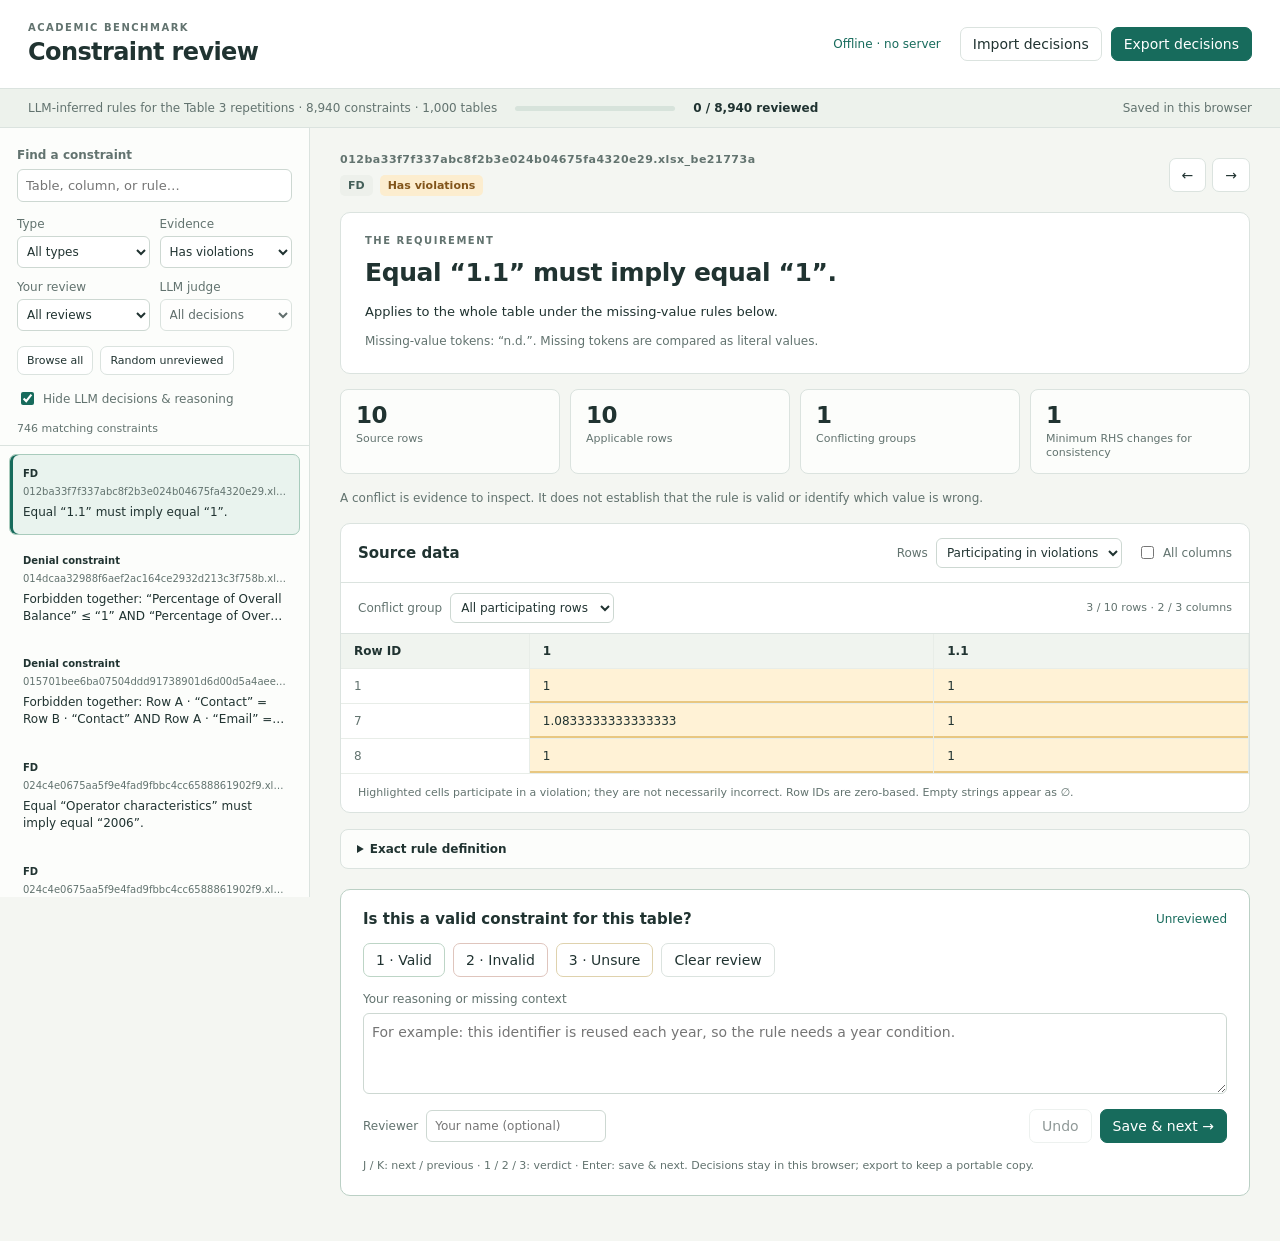
